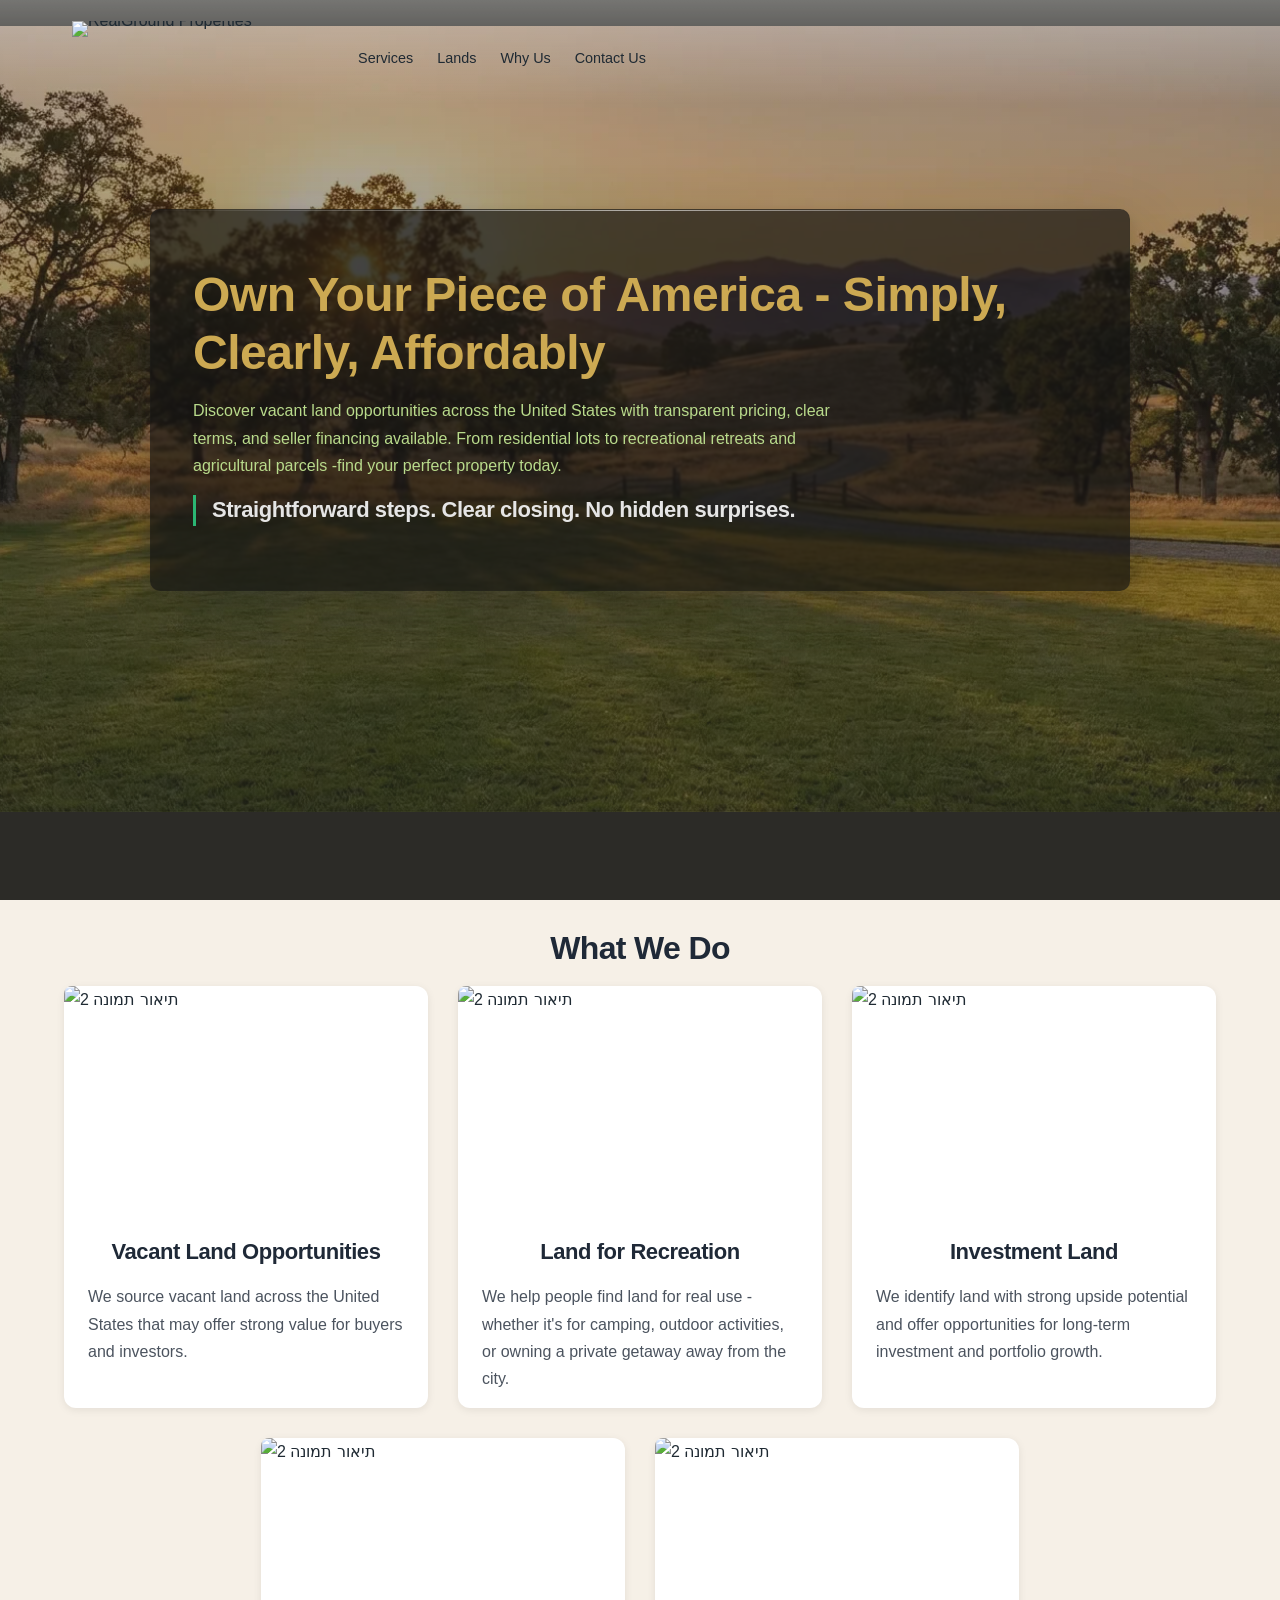
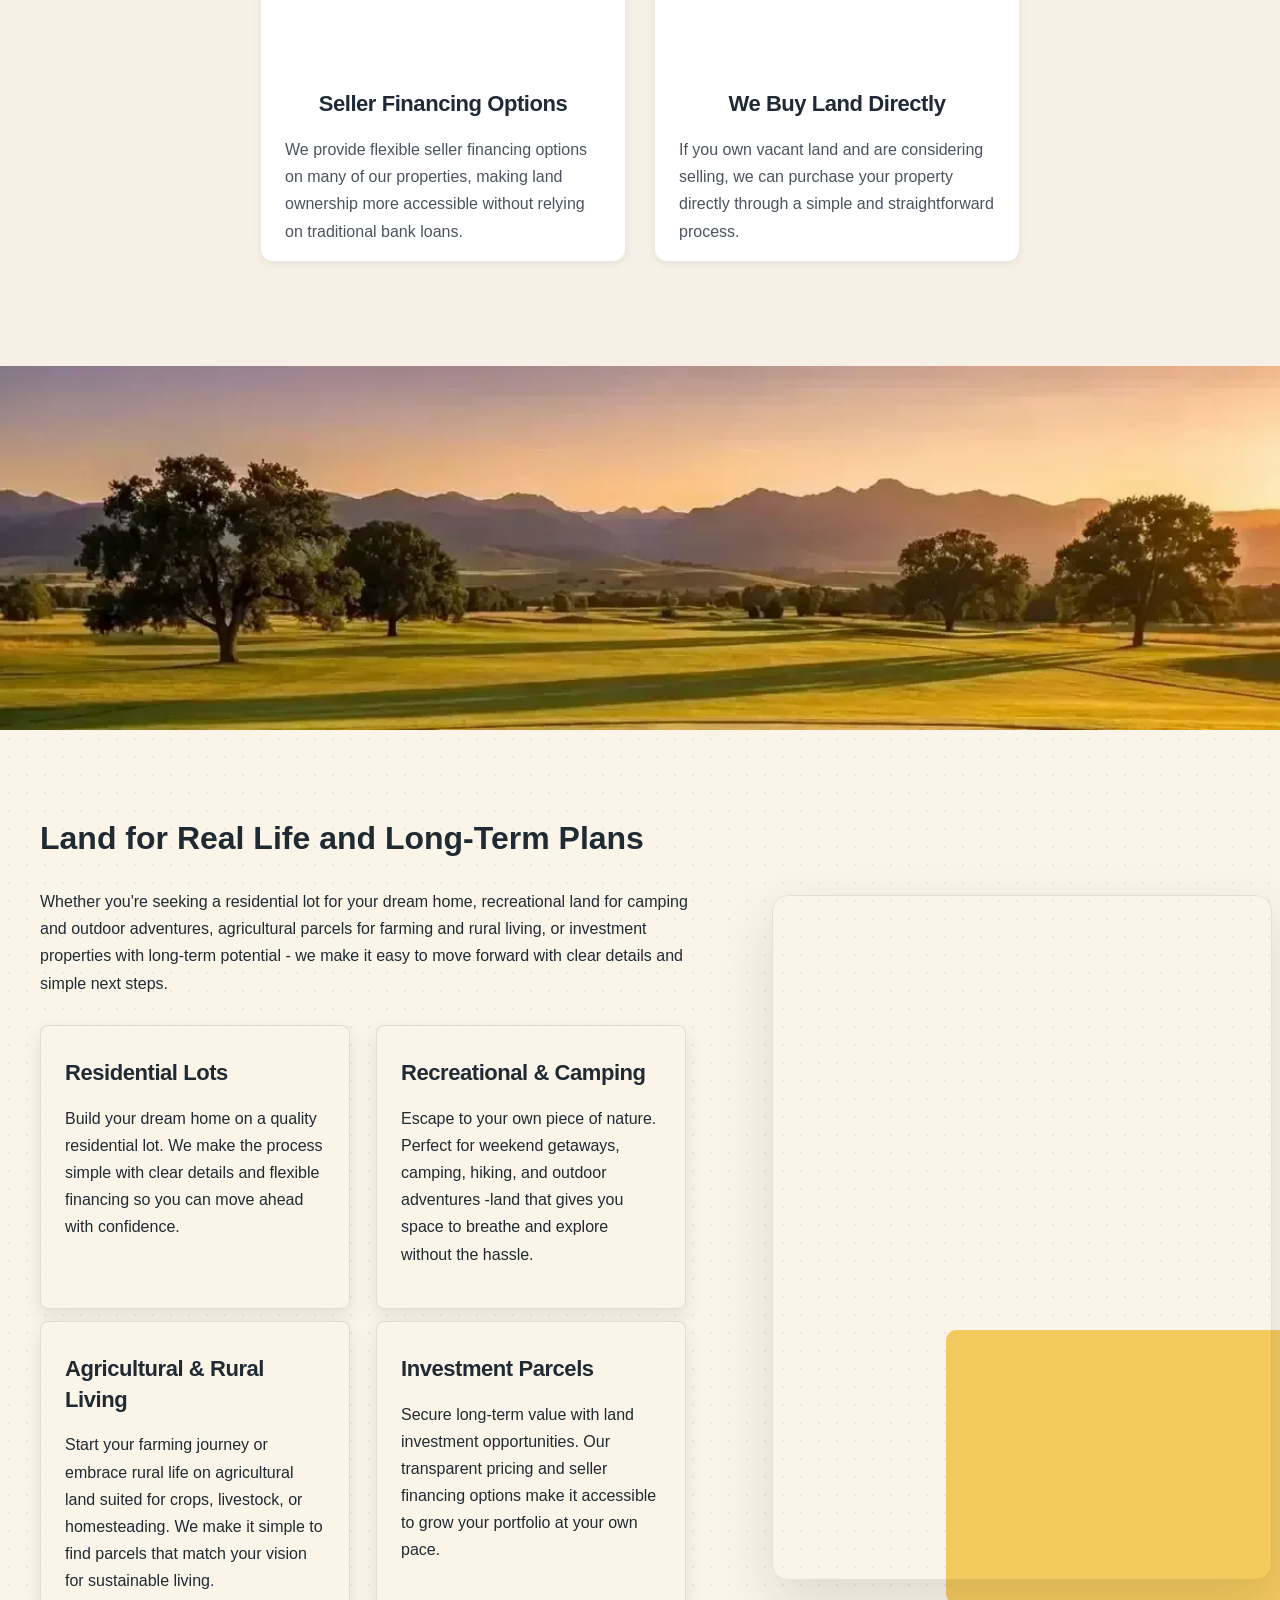
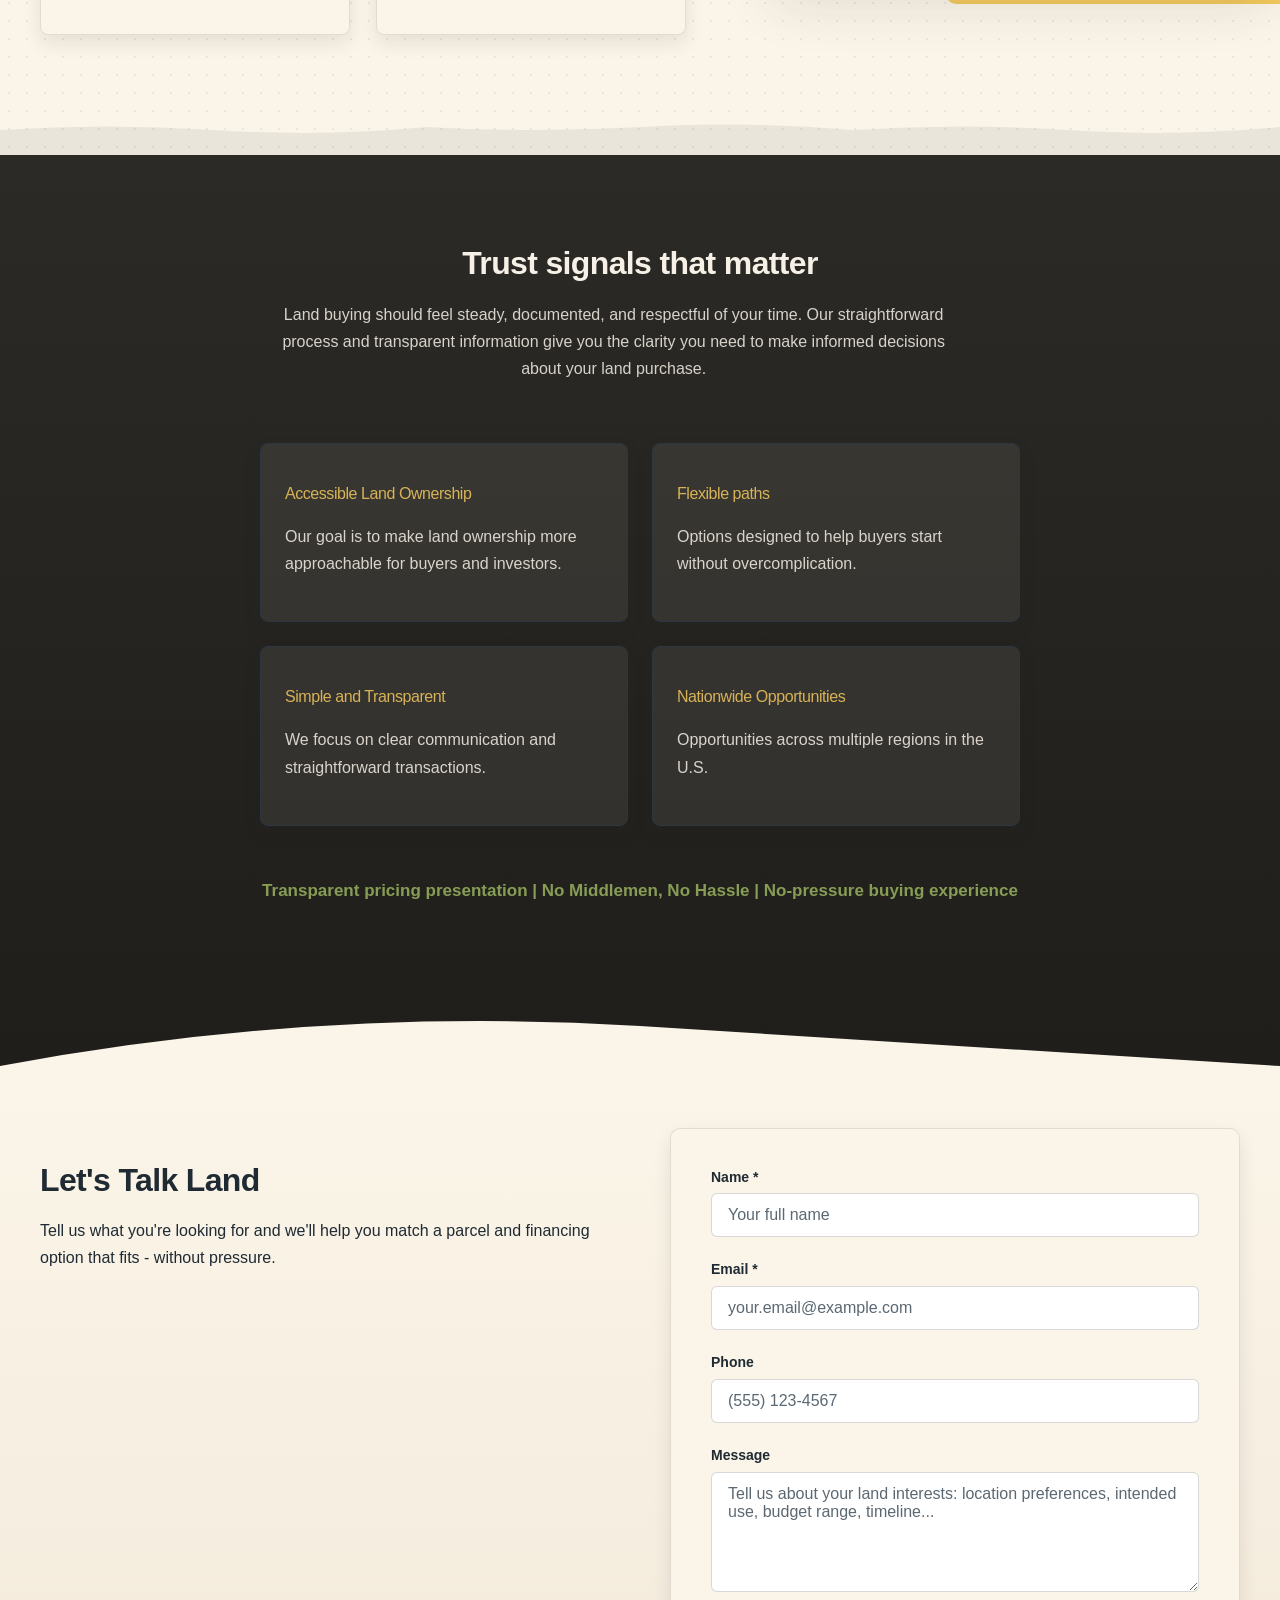
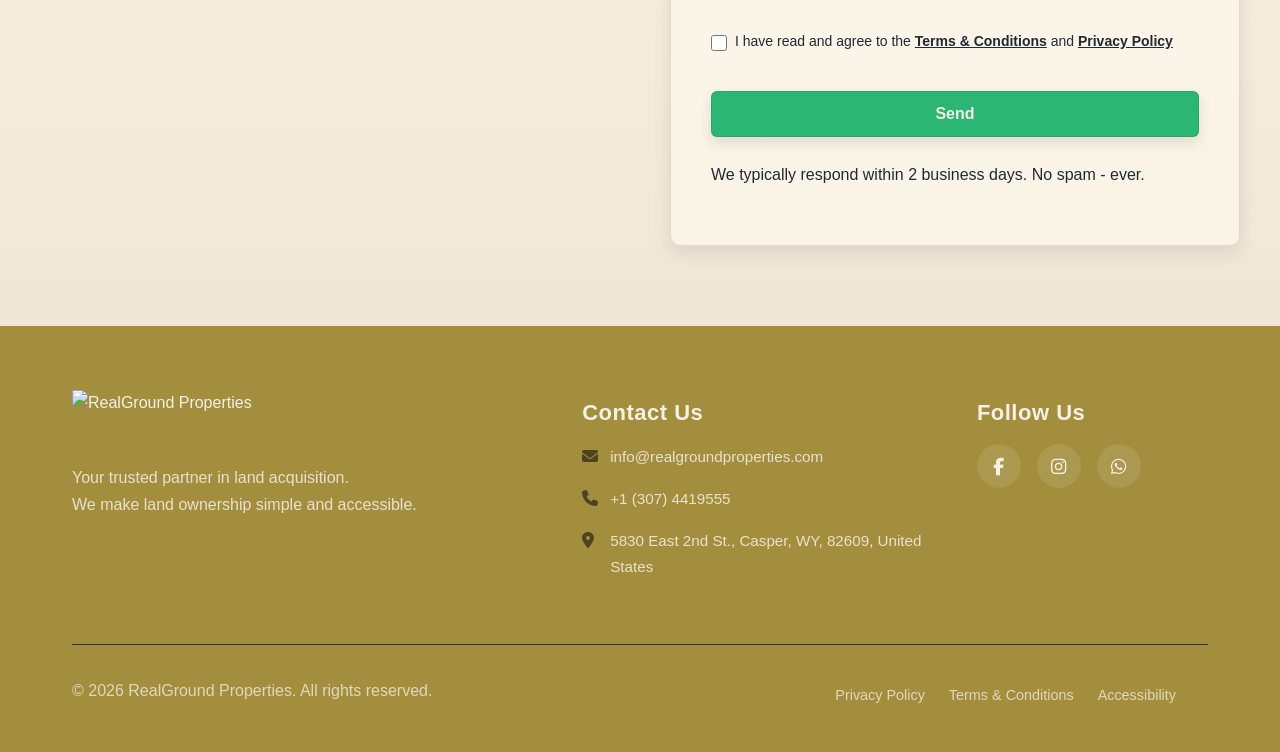
==== public/index.html @ c5467812 "Background sync: Progressive GitHub Sync" ====
<!doctype html><html dir="ltr" lang="en"><head><meta charset="UTF-8"><meta content="width=device-width,initial-scale=1" name="viewport"><meta content="index, follow" name="robots"><title>Own Vacant Land with Seller Financing - RealGround Properties</title><meta content="RealGround Properties makes land ownership accessible. Browse residential lots, recreational land, and agricultural parcels with transparent pricing and flexible financing." name="description"><meta content="high point land company, peoples land company, vacant land for sale, land with seller financing, buy land online" name="keywords"><link href="/assets/favicon.ico" rel="icon" type="image/x-icon"><link href="/assets/favicon-16x16.png" rel="icon" type="image/png" sizes="16x16"><link href="/assets/favicon-32x32.png" rel="icon" type="image/png" sizes="32x32"><link href="/assets/favicon-48x48.png" rel="icon" type="image/png" sizes="48x48"><link href="/assets/favicon-192x192.png" rel="icon" type="image/png" sizes="192x192"><link href="/assets/favicon-512x512.png" rel="icon" type="image/png" sizes="512x512"><link href="/assets/apple-touch-icon.png" rel="apple-touch-icon"><script>!function(){"use strict";var t="d9f74f8d-98fa-4a19-858f-40786062521f",e="https://api.zappy5.com/api/analytics/track",a=18e5,n=2592e6,o=!0,i=!0,r=!0;var s=function(){var e="zappy_visitor_"+t,a=null;try{if(a=localStorage.getItem(e)){var o=JSON.parse(a),i=Date.now();if(i-o.created<n)return o.lastSeen=i,localStorage.setItem(e,JSON.stringify(o)),o.id}}catch(t){console.warn("Zappy Analytics: LocalStorage not available")}var r="zv_"+Date.now()+"_"+Math.random().toString(36).substr(2,9);try{localStorage.setItem(e,JSON.stringify({id:r,created:Date.now(),lastSeen:Date.now()}))}catch(t){}return r}(),c=function(){var e="zappy_session_"+t,n=null;try{if(n=sessionStorage.getItem(e)){var o=JSON.parse(n),i=Date.now();if(i-o.timestamp<a)return o.timestamp=i,sessionStorage.setItem(e,JSON.stringify(o)),o.id}}catch(t){console.warn("Zappy Analytics: SessionStorage not available")}var r="zs_"+Date.now()+"_"+Math.random().toString(36).substr(2,9);try{sessionStorage.setItem(e,JSON.stringify({id:r,timestamp:Date.now()}))}catch(t){}return r}();function l(a,n){n=n||{};var o={website_id:t,event_type:a,page_path:window.location.pathname,referrer:document.referrer||"direct",visitor_id:s,session_id:c,metadata:n};if(navigator.sendBeacon){var i=new Blob([JSON.stringify(o)],{type:"application/json"});navigator.sendBeacon(e,i)}else fetch(e,{method:"POST",headers:{"Content-Type":"application/json"},body:JSON.stringify(o),keepalive:!0}).catch(function(t){console.warn("Zappy Analytics: Failed to track event",t)})}o&&l("pageview",{title:document.title,url:window.location.href}),i&&document.addEventListener("click",function(t){var e=t.target;if("BUTTON"===e.tagName||e.closest("button")){var a="BUTTON"===e.tagName?e:e.closest("button");l("click",{element:"button",text:a.textContent.trim().substring(0,100),id:a.id||null,class:a.className||null})}else if("A"===e.tagName||e.closest("a")){var n="A"===e.tagName?e:e.closest("a");l("navigation",{element:"link",text:n.textContent.trim().substring(0,100),href:n.href,external:n.hostname!==window.location.hostname})}},!0),r&&document.addEventListener("submit",function(t){var e=t.target;l("form_submit",{form_id:e.id||null,form_name:e.name||null,form_action:e.action||null,form_method:e.method||"GET"})},!0);var d=Date.now();window.addEventListener("beforeunload",function(){l("page_unload",{time_on_page:Math.floor((Date.now()-d)/1e3),page_path:window.location.pathname})}),window.zappyAnalytics={track:l,getVisitorId:function(){return s},getSessionId:function(){return c}}}()</script><meta content="Own Vacant Land with Seller Financing - RealGround Properties" property="og:title"><meta content="RealGround Properties makes land ownership accessible. Browse residential lots, recreational land, and agricultural parcels with transparent pricing and flexible financing." property="og:description"><meta content="summary_large_image" name="twitter:card"><meta content="Own Vacant Land with Seller Financing - RealGround Properties" name="twitter:title"><meta content="RealGround Properties makes land ownership accessible. Browse residential lots, recreational land, and agricultural parcels with transparent pricing and flexible financing." name="twitter:description"><meta content="website" property="og:type"><meta content="en_US" property="og:locale"><link href="https://cdnjs.cloudflare.com/ajax/libs/font-awesome/6.4.0/css/all.min.css" rel="stylesheet"><link href="/assets/favicon.ico" rel="icon" type="image/x-icon"><link href="/assets/favicon-16x16.png" rel="icon" type="image/png" sizes="16x16"><link href="/assets/favicon-32x32.png" rel="icon" type="image/png" sizes="32x32"><link href="/assets/favicon-48x48.png" rel="icon" type="image/png" sizes="48x48"><link href="/assets/favicon-192x192.png" rel="icon" type="image/png" sizes="192x192"><link href="/assets/favicon-512x512.png" rel="icon" type="image/png" sizes="512x512"><link href="/assets/apple-touch-icon.png" rel="apple-touch-icon"><link href="https://cdn.jsdelivr.net/npm/vanilla-cookieconsent@3/dist/cookieconsent.css" rel="stylesheet"><script src="https://cdn.jsdelivr.net/npm/vanilla-cookieconsent@3/dist/cookieconsent.umd.js"></script><script src="https://cdn.jsdelivr.net/gh/mickidum/acc_toolbar/acctoolbar/acctoolbar.min.js"></script><style data-zappy-section-v2-css="true">.home-Hero-section{position:relative;min-height:100vh;display:flex;align-items:center;justify-content:flex-start;overflow:visible;padding:0;background-color:#2c2b27;color:var(--text-light)}.home-Hero-section__background{position:absolute;top:0;left:0;width:100%;height:100%;background-size:cover;background-position:center;background-repeat:no-repeat;z-index:0}.home-Hero-section__background::after{content:'';position:absolute;top:0;left:0;width:100%;height:100%;background:linear-gradient(180deg,rgba(44,43,39,0) 0,rgba(44,43,39,.16) 100%);z-index:1}.home-Hero-section__container{position:relative;z-index:10;width:100%;max-width:1200px;margin:0 auto;padding:140px 60px 80px;display:flex;align-items:center;min-height:100vh}.home-Hero-section__content-card{width:100%;max-width:520px;background:rgba(251,245,233,.92);backdrop-filter:blur(14px);-webkit-backdrop-filter:blur(14px);border-radius:10px;padding:48px 44px;border:1px solid rgba(44,43,39,.12);box-shadow:0 30px 70px rgba(44,43,39,.28),0 0 0 1px rgba(255,255,255,.55) inset;color:var(--text-dark)}.home-Hero-section__headline{font-family:Georgia,'Times New Roman',Times,serif;font-size:44px;font-weight:500;letter-spacing:-.01em;line-height:1.15;color:var(--text-dark);margin:0 0 24px 0}.home-Hero-section__description{font-family:system-ui,-apple-system,Segoe UI,Roboto,Helvetica,Arial,sans-serif;font-size:16px;font-weight:500;line-height:1.75;color:var(--text-dark);margin:0 0 20px 0}.home-Hero-section__reassurance{font-family:system-ui,-apple-system,Segoe UI,Roboto,Helvetica,Arial,sans-serif;font-size:15px;font-weight:700;line-height:1.2;color:#6f6a60;margin:0 0 32px 0}.home-Hero-section__cta-row{display:flex;gap:14px;flex-wrap:wrap}.home-Hero-section__btn{display:inline-flex;align-items:center;justify-content:center;text-decoration:none;font-family:system-ui,-apple-system,Segoe UI,Roboto,Helvetica,Arial,sans-serif;font-weight:700;font-size:14px;line-height:1;padding:14px 26px;border-radius:6px;transition:transform 220ms ease,box-shadow 220ms ease,background-color 220ms ease,color 220ms ease,border-color 220ms ease;cursor:pointer}.home-Hero-section__btn--primary{background:var(--primary);color:#fff;border:1px solid rgba(44,43,39,.12);box-shadow:0 6px 14px rgba(43,182,115,.24)}.home-Hero-section__btn--primary:hover{background:#25a062;transform:translateY(-2px);box-shadow:0 10px 22px rgba(43,182,115,.32)}.home-Hero-section__btn--secondary{background:0 0;color:var(--text-dark);border:2px solid var(--text-dark);box-shadow:0 4px 10px rgba(44,43,39,.1)}.home-Hero-section__btn--secondary:hover{background:rgba(44,43,39,.06);transform:translateY(-2px);box-shadow:0 8px 18px rgba(44,43,39,.14)}.home-Hero-section__divider-wrapper{position:absolute;bottom:0;left:0;width:100%;height:120px;pointer-events:none;z-index:5}.home-Hero-section__divider-wrapper svg{display:block;width:100%;height:100%}@media (max-width:768px){.home-Hero-section{min-height:100vh;align-items:center;justify-content:center}.home-Hero-section__container{padding:120px 20px 60px;min-height:auto}.home-Hero-section__content-card{max-width:100%;padding:36px 28px}.home-Hero-section__headline{font-size:32px;line-height:1.2;margin-bottom:18px}.home-Hero-section__description{font-size:15px;line-height:1.7;margin-bottom:16px}.home-Hero-section__reassurance{font-size:14px;margin-bottom:24px}.home-Hero-section__cta-row{flex-direction:column;gap:12px}.home-Hero-section__btn{width:100%;padding:16px 24px}.home-Hero-section__divider-wrapper{height:80px}}</style><style data-zappy-section-v2-css="true">.home-Hero-section{position:relative;width:100%;min-height:100vh;display:flex;align-items:center;justify-content:flex-start;overflow:visible;padding:0;background-color:#2c2b27}.home-Hero-section__background{position:absolute;top:0;left:0;width:100%;height:100%;background-size:cover;background-position:center;background-repeat:no-repeat;z-index:0}.home-Hero-section__background::after{content:'';position:absolute;top:0;left:0;width:100%;height:100%;background:linear-gradient(180deg,rgba(44,43,39,.35) 0,rgba(44,43,39,.55) 100%);z-index:1}.home-Hero-section__container{position:relative;z-index:2;width:100%;max-width:1200px;margin:0 auto;padding:0 32px;display:flex;align-items:center;min-height:100vh}.home-Hero-section__content-card{background:rgba(251,245,233,.92);backdrop-filter:blur(16px);-webkit-backdrop-filter:blur(16px);border:1px solid rgba(44,43,39,.12);border-radius:10px;padding:48px 42px;max-width:580px;width:100%;box-shadow:0 30px 70px rgba(44,43,39,.24),0 8px 18px rgba(44,43,39,.14);position:relative}.home-Hero-section__content-card::before{content:'';position:absolute;top:0;left:0;right:0;height:1px;background:linear-gradient(90deg,rgba(255,255,255,0) 0,rgba(255,255,255,.6) 50%,rgba(255,255,255,0) 100%);border-radius:10px 10px 0 0}.home-Hero-section__headline{font-family:Georgia,'Times New Roman',Times,serif;font-size:44px;font-weight:500;letter-spacing:-.01em;line-height:1.15;color:var(--text-dark);margin:0 0 24px 0}.home-Hero-section__description{font-family:system-ui,-apple-system,Segoe UI,Roboto,Helvetica,Arial,sans-serif;font-size:16px;font-weight:500;line-height:1.75;color:var(--text-dark);margin:0 0 20px 0}.home-Hero-section__reassurance{font-family:system-ui,-apple-system,Segoe UI,Roboto,Helvetica,Arial,sans-serif;font-size:15px;font-weight:700;line-height:1.4;color:#6f6a60;margin:0 0 32px 0;padding-left:16px;border-left:3px solid var(--primary)}.home-Hero-section__cta-row{display:flex;gap:16px;flex-wrap:wrap}.home-Hero-section__btn{display:inline-flex;align-items:center;justify-content:center;padding:14px 28px;border-radius:6px;font-family:system-ui,-apple-system,Segoe UI,Roboto,Helvetica,Arial,sans-serif;font-size:15px;font-weight:700;line-height:1;text-decoration:none;transition:transform 220ms ease,box-shadow 220ms ease,background-color 220ms ease,color 220ms ease,border-color 220ms ease;cursor:pointer;border:1px solid transparent}.home-Hero-section__btn:hover{transform:translateY(-2px)}.home-Hero-section__btn--primary{background:var(--primary);color:#fff;box-shadow:0 6px 14px rgba(43,182,115,.25);border-color:rgba(44,43,39,.1)}.home-Hero-section__btn--primary:hover{background:#25a562;box-shadow:0 10px 24px rgba(43,182,115,.35)}.home-Hero-section__btn--secondary{background:0 0;color:var(--text-dark);border:2px solid rgba(44,43,39,.24);box-shadow:0 2px 6px rgba(44,43,39,.08)}.home-Hero-section__btn--secondary:hover{background:rgba(44,43,39,.04);border-color:rgba(44,43,39,.35);box-shadow:0 4px 12px rgba(44,43,39,.12)}.home-Hero-section__divider-wrapper{position:absolute;bottom:0;left:0;width:100%;height:100px;pointer-events:none;z-index:5}.home-Hero-section__divider-wrapper svg{display:block;width:100%;height:100%}@media (max-width:768px){.home-Hero-section{min-height:100vh;padding-top:100px}.home-Hero-section__container{padding:0 16px;justify-content:center}.home-Hero-section__content-card{max-width:100%;padding:32px 24px;margin:0}.home-Hero-section__headline{font-size:32px;line-height:1.2;margin-bottom:18px}.home-Hero-section__description{font-size:15px;line-height:1.7;margin-bottom:16px}.home-Hero-section__reassurance{font-size:14px;margin-bottom:24px;padding-left:12px}.home-Hero-section__cta-row{flex-direction:column;gap:12px}.home-Hero-section__btn{width:100%;padding:16px 24px;font-size:14px}.home-Hero-section__divider-wrapper{height:60px}}@media (min-width:769px) and (max-width:1024px){.home-Hero-section__container{padding:0 24px}.home-Hero-section__content-card{max-width:520px;padding:40px 36px}.home-Hero-section__headline{font-size:38px}}</style><link href="/styles.css" rel="stylesheet"><style id="zappy-dropdown-submenu-styles">#navMenu li:has(.sub-menu),.nav-menu li:has(.sub-menu),.navbar li:has(.sub-menu),nav li:has(.sub-menu){position:relative}#navMenu .sub-menu,.nav-menu .sub-menu,.navbar .sub-menu,nav .sub-menu{display:block!important;position:absolute!important;top:100%;left:0;min-width:220px;background:#fff;border-radius:8px;box-shadow:0 8px 25px rgba(0,0,0,.15);padding:8px 0;opacity:0;visibility:hidden;transform:translateY(10px);transition:all .3s ease;z-index:1000;list-style:none;pointer-events:none}#navMenu li:hover>.sub-menu,.nav-menu li:hover>.sub-menu,.navbar li:hover>.sub-menu,nav li:hover>.sub-menu{opacity:1!important;visibility:visible!important;transform:translateY(0)!important;pointer-events:auto!important}.sub-menu li{list-style:none;margin:0;padding:0}.sub-menu a{display:block!important;padding:10px 16px!important;color:var(--text-dark,#333)!important;font-weight:500;text-decoration:none;white-space:nowrap;transition:background-color .2s}.sub-menu .zappy-nav-child>a{padding-left:28px!important;font-size:.9em!important;opacity:.85!important}[dir=rtl] .sub-menu .zappy-nav-child>a,html[lang=ar] .sub-menu .zappy-nav-child>a,html[lang=he] .sub-menu .zappy-nav-child>a{padding-left:10px!important;padding-right:28px!important}.sub-menu .zappy-nav-parent>a{font-weight:600!important}.sub-menu a:hover{background-color:#f5f5f5}[dir=rtl] .nav-menu .sub-menu,[dir=rtl] .navbar .sub-menu,[dir=rtl] nav .sub-menu,html[lang=ar] .nav-menu .sub-menu,html[lang=ar] .navbar .sub-menu,html[lang=ar] nav .sub-menu,html[lang=he] .nav-menu .sub-menu,html[lang=he] .navbar .sub-menu,html[lang=he] nav .sub-menu{left:auto!important;right:0!important}.sub-menu:empty,.sub-menu:not(:has(li)):not(:has(> a)),.sub-menu:not(:has(li:not(.zappy-hidden-menu-item))):not(:has(> a)){display:none!important;opacity:0!important;visibility:hidden!important;pointer-events:none!important}li:has(.menu-group-title):hover>.sub-menu{opacity:1!important;visibility:visible!important;transform:translateY(0)!important;pointer-events:auto!important}#navMenu>li>.menu-group-title,.nav-menu>li>.menu-group-title{display:inline-block;padding:.5rem 1rem;cursor:default;user-select:none}@media (max-width:768px){#navMenu .sub-menu,.nav-menu .sub-menu,.navbar .sub-menu,nav .sub-menu{position:static!important;transform:none!important;box-shadow:none!important;background:0 0!important;max-height:0;overflow:hidden;opacity:0;visibility:hidden;transition:max-height .3s ease,opacity .3s ease;padding:0!important;border-radius:0!important}#navMenu .sub-menu.mobile-expanded,.nav-menu .sub-menu.mobile-expanded,.navbar .sub-menu.mobile-expanded{max-height:none!important;overflow-y:visible!important;opacity:1!important;visibility:visible!important;padding:8px 0 8px 16px!important}[dir=rtl] .sub-menu.mobile-expanded,html[lang=he] .sub-menu.mobile-expanded{padding:8px 16px 8px 0!important}#navMenu li:hover>.sub-menu,.nav-menu li:hover>.sub-menu,.navbar li:hover>.sub-menu,nav li:hover>.sub-menu{opacity:0;visibility:hidden;pointer-events:none}#navMenu li>.sub-menu.mobile-expanded,.nav-menu li>.sub-menu.mobile-expanded,.navbar li>.sub-menu.mobile-expanded,nav li>.sub-menu.mobile-expanded{opacity:1!important;visibility:visible!important;pointer-events:auto!important}#navMenu li:has(.sub-menu),.nav-menu li:has(.sub-menu),.navbar li:has(.sub-menu),nav li:has(.sub-menu){display:flex!important;flex-wrap:wrap!important;align-items:center!important;position:relative!important;min-height:44px!important}#navMenu li:has(.sub-menu)>a,.nav-menu li:has(.sub-menu)>a,.navbar li:has(.sub-menu)>a,nav li:has(.sub-menu)>a{flex:1!important;min-width:0!important}#navMenu li:has(.sub-menu)>.menu-group-title,.nav-menu li:has(.sub-menu)>.menu-group-title,.navbar li:has(.sub-menu)>.menu-group-title,nav li:has(.sub-menu)>.menu-group-title{flex:1!important;min-width:0!important;padding:0!important;line-height:inherit!important}#navMenu li:has(.sub-menu)>.sub-menu,.nav-menu li:has(.sub-menu)>.sub-menu,.navbar li:has(.sub-menu)>.sub-menu,nav li:has(.sub-menu)>.sub-menu{flex-basis:100%!important;width:100%!important}#navMenu li:has(.sub-menu)>a [class*=arrow],#navMenu li:has(.sub-menu)>a [class*=chevron],.nav-menu li:has(.sub-menu)>a .fa-angle-down,.nav-menu li:has(.sub-menu)>a .fa-chevron-down,.nav-menu li:has(.sub-menu)>a [class*=arrow],.nav-menu li:has(.sub-menu)>a [class*=chevron],nav li:has(.sub-menu)>a [class*=arrow],nav li:has(.sub-menu)>a [class*=chevron]{display:none!important;visibility:hidden!important}.mobile-submenu-toggle{display:flex!important;align-items:center!important;justify-content:center!important;width:44px!important;height:auto!important;background:0 0!important;border:none!important;cursor:pointer!important;color:var(--text-dark)!important;position:static!important;flex-shrink:0!important;align-self:stretch!important;z-index:2!important;padding:0!important;margin:0!important}.mobile-submenu-toggle::after{content:''!important;width:0!important;height:0!important;border-left:6px solid transparent!important;border-right:6px solid transparent!important;border-top:7px solid currentColor!important;transition:transform .3s ease!important}.mobile-submenu-toggle.expanded::after{transform:rotate(180deg)!important}.sub-menu a{padding:10px 0!important;display:block!important;color:var(--text-dark)!important;white-space:normal!important}.sub-menu .zappy-nav-child>a{padding-left:28px!important;font-size:.9em!important;opacity:.85!important}[dir=rtl] .sub-menu .zappy-nav-child>a,html[lang=ar] .sub-menu .zappy-nav-child>a,html[lang=he] .sub-menu .zappy-nav-child>a{padding-left:0!important;padding-right:28px!important}.sub-menu .zappy-nav-parent>a{font-weight:600!important}#navMenu.active,.nav-menu.active{max-width:100vw!important;overflow-x:hidden!important;box-sizing:border-box!important}.navbar .sub-menu li a,.zappy-products-dropdown .sub-menu a,nav.navbar .sub-menu li a{color:var(--text-dark)!important}}@media (min-width:769px){.mobile-submenu-toggle{display:none!important}}</style><style id="mobile-lang-menu-deployed-css">@media (max-width:768px){.lang-switcher,.nav-container .lang-switcher,.nav-cta-container .lang-switcher,.nav-ecommerce-icons .lang-switcher,.nav-icons-left .lang-switcher,.navbar .lang-switcher,.navbar .nav-cta-container .lang-switcher{display:none!important}.mobile-lang-menu{width:100%;border-top:1px solid rgba(128,128,128,.2);padding:8px 0 0 0;margin-top:8px}.mobile-lang-toggle{display:flex!important;align-items:center;justify-content:space-between;width:100%;padding:12px 16px;background:0 0;border:none;cursor:pointer;font-size:15px;color:inherit;font-family:inherit}.mobile-lang-toggle::after{content:'';display:inline-block;width:8px;height:8px;border-right:2px solid currentColor;border-bottom:2px solid currentColor;transform:rotate(45deg);transition:transform .3s ease;margin-left:8px}.mobile-lang-toggle.expanded::after{transform:rotate(-135deg)}.mobile-lang-options{max-height:0;overflow:hidden;transition:max-height .3s ease}.mobile-lang-options.expanded{max-height:300px}.mobile-lang-option{display:flex!important;align-items:center;gap:10px;padding:10px 24px;text-decoration:none;color:inherit;font-size:14px;font-family:inherit}.mobile-lang-option:hover{background:rgba(128,128,128,.1)}.mobile-lang-option.active{font-weight:600;opacity:.7;pointer-events:none}.mobile-lang-option img{width:20px;height:20px;border-radius:50%}}@media (min-width:769px){.mobile-lang-menu{display:none!important}}</style><style id="zappy-widget-visibility">#mic-access-tool-box,#mic-access-tool-general-button,#mic-init-access-tool #mic-access-tool-box,#mic-init-access-tool #mic-access-tool-general-button,#mic-init-access-tool .mic-access-tool-general-button,._access-icon,._access-menu,.mic-access-tool-box,.mic-access-tool-general-button,div[id*=mic-access-tool-box]{display:none!important;visibility:hidden!important;opacity:0!important;pointer-events:none!important}</style></head><body><nav class="navbar" style="padding-bottom:5px"><button class="mobile-toggle" aria-label="Menu" id="mobileToggle"><svg viewBox="0 0 24 24" fill="none" height="24" width="24" class="hamburger-icon"><path d="M3 12h18M3 6h18M3 18h18" stroke="currentColor" stroke-linecap="round" stroke-width="2"></path></svg><svg viewBox="0 0 24 24" fill="none" height="24" width="24" class="close-icon" style="display:none"><path d="M18 6L6 18M6 6l12 12" stroke="currentColor" stroke-linecap="round" stroke-width="2"></path></svg></button><button class="phone-header-btn" aria-label="Call" data-phone="+13074419555" style="display:none"><svg viewBox="0 0 24 24" fill="currentColor" height="20" width="20"><path d="M22 16.92v3a2 2 0 0 1-2.18 2 19.79 19.79 0 0 1-8.63-3.07 19.5 19.5 0 0 1-6-6 19.79 19.79 0 0 1-3.07-8.67A2 2 0 0 1 4.11 2h3a2 2 0 0 1 2 1.72 12.84 12.84 0 0 0 .7 2.81 2 2 0 0 1-.45 2.11L8.09 9.91a16 16 0 0 0 6 6l1.27-1.27a2 2 0 0 1 2.11-.45 12.84 12.84 0 0 0 2.81.7A2 2 0 0 1 22 16.92z"></path></svg></button><div class="nav-container"><div class="nav-brand"><a href="/" class="logo-link"><img alt="RealGround Properties" src="/assets/realground-properties-real-estate-logo.webp" class="logo"></a></div><ul class="nav-menu" id="navMenu"><li><a href="#layout-1773937483243-dup-1774014246047">Services</a></li><li><a href="#services">Lands</a></li><li><a href="#stats-dup-1774025932268">Why Us</a></li><li><a href="#contact-dup-1774125310166">Contact Us</a></li></ul><div class="nav-cta-container"></div></div></nav><script>window.addEventListener("load",function(){const e=document.querySelector(".navbar, nav, header");if(!e)return void console.log("[Navbar] Navbar element not found");let t=document.getElementById("mobileToggle")||document.querySelector(".mobile-toggle")||document.querySelector(".hamburger")||document.querySelector(".hamburger-menu")||document.querySelector(".menu-toggle")||document.querySelector(".burger-menu")||document.querySelector('[aria-label="Menu"]')||document.querySelector('[aria-label="תפריט"]');const o=document.querySelector(".phone-header-btn"),n=window.getComputedStyle(e);let r=n.backgroundColor;if(console.log("[Navbar] Initial navbar background:",r),"transparent"===r||"rgba(0, 0, 0, 0)"===r||r.startsWith("rgba")&&r.includes(", 0)")){const e=n.backgroundImage;if(e&&"none"!==e)console.log("[Navbar] Navbar has background image/gradient, using dark text"),r="rgb(240, 240, 240)";else{const e=window.getComputedStyle(document.body).backgroundColor;console.log("[Navbar] Navbar transparent, using body background:",e),r=e}}const i=r.match(/\d+/g);if(i&&i.length>=3){const e=(.299*parseInt(i[0])+.587*parseInt(i[1])+.114*parseInt(i[2]))/255;console.log("[Navbar] Mobile button colors preserved from Claude CSS (luminance:",e.toFixed(2)+")");const n=document.createElement("style");n.id="zappy-mobile-nav-fix";document.documentElement.lang;document.documentElement.dir,n.textContent='\n        /* Hide mobile buttons on desktop, show only on mobile */\n        @media (min-width: 769px) {\n          .mobile-toggle,\n          .phone-header-btn {\n            display: none !important;\n          }\n        }\n        \n        /* Show and position mobile buttons correctly on mobile */\n        @media (max-width: 768px) {\n          .mobile-toggle,\n          .phone-header-btn {\n            position: absolute !important;\n            top: 50% !important;\n            transform: translateY(-50%) !important;\n            z-index: 1001 !important;\n            display: flex !important;\n            align-items: center !important;\n            justify-content: center !important;\n            width: 36px !important;\n            height: 36px !important;\n            border-radius: 50% !important;\n            border: none !important;\n            cursor: pointer !important;\n            padding: 6px !important;\n            background: none !important;\n            color: var(--nav-text, var(--text-dark)) !important;\n          }\n          \n          /* LTR positioning (default): hamburger LEFT, phone RIGHT */\n          html:not([dir="rtl"]):not([lang="he"]):not([lang="ar"]) .mobile-toggle,\n          html[dir="ltr"] .mobile-toggle {\n            left: 12px !important;\n            right: auto !important;\n          }\n          html:not([dir="rtl"]):not([lang="he"]):not([lang="ar"]) .phone-header-btn,\n          html[dir="ltr"] .phone-header-btn {\n            right: 12px !important;\n            left: auto !important;\n          }\n          \n          /* RTL positioning: hamburger RIGHT, phone LEFT */\n          html[dir="rtl"] .mobile-toggle,\n          html[lang="he"] .mobile-toggle,\n          html[lang="ar"] .mobile-toggle {\n            right: 12px !important;\n            left: auto !important;\n          }\n          html[dir="rtl"] .phone-header-btn,\n          html[lang="he"] .phone-header-btn,\n          html[lang="ar"] .phone-header-btn {\n            left: 12px !important;\n            right: auto !important;\n          }\n          \n          /* CRITICAL: Ensure nav-container has min-height on mobile */\n          /* All children are positioned absolutely/fixed on mobile, so height:auto collapses to 0 */\n          .nav-container {\n            min-height: 70px !important;\n            position: relative !important;\n          }\n          \n          /* Ensure SVG icons are properly sized and inherit color */\n          .mobile-toggle svg,\n          .phone-header-btn svg {\n            width: 24px !important;\n            height: 24px !important;\n            /* Don\'t force display - let JavaScript control hamburger/close toggle */\n          }\n          \n          /* Reset nav-cta-container on mobile - remove desktop box-shadow/padding */\n          /* that creates a visible ghost box when CTA button is hidden */\n          .nav-cta-container {\n            box-shadow: none !important;\n            padding: 0 !important;\n          }\n          \n          /* Hide nav-cta-container entirely on mobile when there\'s no lang-switcher */\n          /* (only the CTA button is inside, and it\'s hidden on mobile) */\n          .nav-cta-container:not(:has(.lang-switcher)) {\n            display: none !important;\n          }\n          \n          /* CRITICAL: Prevent hero image fade gradient from bleeding over headline text */\n          /* The .image-fade-gradient has bottom: -30px (extends below parent) */\n          /* On mobile stacked layout, this overlaps the h1 text below the image */\n          .hero-image-column {\n            overflow: hidden !important;\n          }\n          .image-fade-gradient {\n            bottom: 0 !important;\n          }\n          \n          /* Hide desktop language switcher on mobile - hamburger menu handles it */\n          /* High specificity to override stored CSS */\n          .lang-switcher,\n          .nav-cta-container .lang-switcher,\n          .nav-container .lang-switcher,\n          .navbar .lang-switcher,\n          .navbar .nav-cta-container .lang-switcher {\n            display: none !important;\n          }\n        }\n      ';const r=document.getElementById("zappy-mobile-nav-fix");r&&r.remove(),document.head.appendChild(n),console.log("[Navbar] Critical CSS injected for mobile nav positioning");const l=window.innerWidth<=768;if(t){const e=t.querySelector(".hamburger-icon"),o=t.querySelector(".close-icon");e&&(e.style.setProperty("width","24px","important"),e.style.setProperty("height","24px","important"),e.style.setProperty("display","block","important")),o&&(o.style.setProperty("width","24px","important"),o.style.setProperty("height","24px","important"),o.style.setProperty("display","none","important")),l?(t.style.setProperty("position","absolute","important"),t.style.setProperty("top","50%","important"),t.style.setProperty("transform","translateY(-50%)","important"),t.style.setProperty("z-index","1001","important"),t.style.removeProperty("left"),t.style.removeProperty("right"),console.log("[Navbar] Mobile toggle positioning applied (mobile viewport)")):(t.style.removeProperty("position"),t.style.removeProperty("top"),t.style.removeProperty("transform"),t.style.removeProperty("z-index"),t.style.removeProperty("left"),t.style.removeProperty("right"),console.log("[Navbar] Desktop viewport - cleared mobile toggle inline positioning"))}if(o){const e=o.querySelector("svg");e&&(e.style.width="24px",e.style.height="24px",e.setAttribute("width","24"),e.setAttribute("height","24")),l?(o.style.setProperty("position","absolute","important"),o.style.setProperty("top","50%","important"),o.style.setProperty("transform","translateY(-50%)","important"),o.style.setProperty("z-index","1001","important"),o.style.removeProperty("left"),o.style.removeProperty("right"),console.log("[Navbar] Phone button positioning applied (mobile viewport)")):(o.style.removeProperty("position"),o.style.removeProperty("top"),o.style.removeProperty("transform"),o.style.removeProperty("z-index"),o.style.removeProperty("left"),o.style.removeProperty("right"),console.log("[Navbar] Desktop viewport - cleared phone button inline positioning"))}}else console.log("[Navbar] Could not parse background color:",r);t=document.getElementById("mobileToggle")||document.querySelector(".mobile-toggle")||document.querySelector(".hamburger")||document.querySelector(".hamburger-menu")||document.querySelector(".menu-toggle")||document.querySelector(".burger-menu")||document.querySelector('[aria-label="Menu"]')||document.querySelector('[aria-label="תפריט"]');const l=document.getElementById("navMenu")||document.querySelector(".nav-menu")||document.querySelector(".nav-links")||document.querySelector("nav ul:not(.submenu)");if(!t||!l)return void console.log("[Navbar] Mobile toggle or menu not found:",{toggle:!!t,menu:!!l});l.id||(l.id="navMenu"),console.log("[Navbar] Initializing mobile menu...");const a=t.cloneNode(!0);t.parentNode.replaceChild(a,t),a.addEventListener("click",function(e){e.preventDefault(),e.stopPropagation();const t=this.querySelector(".hamburger-icon"),o=this.querySelector(".close-icon");l.classList.contains("active")?(l.classList.remove("active"),t&&t.style.setProperty("display","block","important"),o&&o.style.setProperty("display","none","important"),document.body.style.overflow="",console.log("[Navbar] Menu closed")):(l.classList.add("active"),t&&t.style.setProperty("display","none","important"),o&&o.style.setProperty("display","block","important"),document.body.style.overflow="hidden",console.log("[Navbar] Menu opened"))}),l.querySelectorAll("a").forEach(function(e){e.addEventListener("click",function(){if("#"===this.getAttribute("href"))return;const e=a.querySelector(".hamburger-icon"),t=a.querySelector(".close-icon");l.classList.remove("active"),e&&e.style.setProperty("display","block","important"),t&&t.style.setProperty("display","none","important"),document.body.style.overflow="",console.log("[Navbar] Menu closed (link clicked)")})});var s=l.querySelectorAll(".dropdown-toggle");s.forEach(function(e){e.addEventListener("click",function(e){e.preventDefault(),e.stopPropagation();var t=this.closest(".nav-dropdown");t&&(t.parentNode.querySelectorAll(".nav-dropdown.open").forEach(function(e){e!==t&&e.classList.remove("open")}),t.classList.toggle("open"),console.log("[Navbar] Dropdown toggled:",t.classList.contains("open")?"open":"closed"))})}),document.addEventListener("click",function(e){e.target.closest(".nav-dropdown")||document.querySelectorAll(".nav-dropdown.open").forEach(function(e){e.classList.remove("open")})}),console.log("[Navbar] Dropdown handlers initialized for "+s.length+" dropdowns"),o&&o.addEventListener("click",function(){const e=document.querySelectorAll('a[href^="tel:"]'),t=e.length>0?e[0].getAttribute("href").replace("tel:",""):"+1 (307) 4419555";window.location.href="tel:"+t,console.log("[Navbar] Phone button clicked")}),console.log("[Navbar] Mobile menu initialized successfully");const p=function(){const e=document.querySelector(".whatsapp-float");e&&(window.innerWidth>=769?(e.style.setProperty("display","none","important"),e.style.setProperty("visibility","hidden","important"),e.style.setProperty("opacity","0","important"),e.style.setProperty("pointer-events","none","important"),console.log("[WhatsApp] Button hidden on desktop")):(e.style.removeProperty("display"),e.style.removeProperty("visibility"),e.style.removeProperty("opacity"),e.style.removeProperty("pointer-events"),console.log("[WhatsApp] Button visible on mobile")))};let c;p(),window.addEventListener("resize",function(){clearTimeout(c),c=setTimeout(p,100)})})</script><main><section class="home-Hero-section" id="zappy-section-0-dup-1773844088356" style="--zappy-mobile-bg-position:11% 59%;background-image:url(&quot;assets/business-general-hero-upload-1773860136461.webp&quot;) !important;background-position:36% 23% !important;background-size:110% !important" data-layout-spec="Home-Hero" data-element-id="zappy-hero-bg-zappy-section-0-dup-1773844088356" data-element-type="background-image" data-hero-type="fullscreen-scrim" data-mobile-bg-position="11% 59%" data-zappy-bg-color="" data-zappy-bg-image="assets/business-general-hero-upload-1773860136461.webp" data-zappy-bg-overlay-color="#000000" data-zappy-bg-overlay-opacity="17" data-zappy-bg-position="36% 23%" data-zappy-bg-type="image" data-zappy-bg-video-type="" data-zappy-bg-video-url="" data-zappy-bg-zoom="1.1" data-zappy-mobile-bg-zoom="1" data-zappy-section="true"><div class="home-Hero-section__background" style="background-image:none;background-size:cover;background-position:center" id="zappy-section-1"></div><div class="home-Hero-section__container" style="justify-content:center" id="zappy-section-2"><div class="home-Hero-section__content-card" style="background-color:#121212ab;backdrop-filter:blur(1px);max-width:980px;margin-top:-100px" id="zappy-section-3"><h1 class="home-Hero-section__headline"><font color="#cca952">Own Your Piece of America - Simply, Clearly, Affordably</font></h1><p style="color:#b9db8c" class="home-Hero-section__description">Discover vacant land opportunities across the United States with transparent pricing, clear terms, and seller financing available. From residential lots to recreational retreats and agricultural parcels -find your perfect property today.</p><h3 class="home-Hero-section__reassurance"><font color="#e5e5e5">Straightforward steps. Clear closing. No hidden surprises.</font></h3><div class="home-Hero-section__cta-row" id="zappy-section-4"></div></div></div><div class="home-Hero-section__divider-wrapper" style="display:none !important;display:none !important;display:none !important;display:none !important;display:none !important;display:none !important;display:none !important;display:none !important;display:none !important;display:none !important;display:none !important;display:none !important;display:none !important;display:none !important;display:none !important;display:none !important;display:none !important;display:none !important;display:none !important;display:none !important;display:none !important;display:none !important" id="zappy-section-5"><svg viewBox="0 0 1200 100" aria-hidden="true" preserveAspectRatio="none" xmlns="http://www.w3.org/2000/svg"><defs><linearGradient id="heroFadeGradient-dup-1773785637161-0-dup-1773844088356-0" x1="0%" x2="0%" y1="0%" y2="100%"><stop offset="0%" style="stop-color:#FBF5E9;stop-opacity:0"></stop><stop offset="100%" style="stop-color:#FBF5E9;stop-opacity:1"></stop></linearGradient></defs><path d="M0,100 L0,35 Q100,42 200,38 T400,35 Q500,40 600,36 T800,38 Q900,34 1000,40 T1200,36 L1200,100 Z" fill="var(--bg-light)"></path></svg></div></section><section class="layout-section" id="layout-1773937483243-dup-1774014246047" style="width:100%;padding:60px 0px;direction:rtl;min-height:1066.47px !important;padding-top:20px" data-component-id="imagecard-3col" data-zappy-component="true"><div class="container" style="max-width:1200px;margin:0 auto;padding:0 1.5rem"><h2 style="font-size:32px;font-weight:700;color:rgb(31, 41, 55);margin-bottom:40px;text-align:center;font-family:Fraunces, &quot;DM Serif Display&quot;, Georgia, serif">What We Do</h2><div class="zappy-preserve-css-grid image-card-grid" style="display:grid;gap:30px;direction:ltr;text-align:left;--zappy-grid-cols:repeat(3, minmax(0, 1fr));grid-template-columns:repeat(3, minmax(0, 1fr));align-items:stretch !important" id="zappy-auto-grid-1773937483937-8ebcze-dup-1773943746120-0-dup-1773943916445-0-dup-1773951973975-0-dup-1774014246047-0" data-original-gap="30px" data-original-item-width="364" data-zappy-auto-grid="true" data-zappy-explicit-columns="true"><div style="background:white;border-radius:12px;box-shadow:rgba(0, 0, 0, 0.08) 0px 2px 8px;border-bottom-left-radius:12px;border-bottom-right-radius:12px" data-grid-item-index="0"><div style="position:relative !important;overflow:hidden !important;width:100% !important;max-width:100% !important;margin-left:auto !important;margin-right:auto !important;height:228px !important;display:block !important;padding-bottom:62.6374% !important" data-element-id="img-1773937483934-6k0u1hbcm" data-element-type="image" data-zappy-wrapper-margins-applied="true" data-zappy-zoom-aspect-ratio="0.626374" data-zappy-zoom-clip="true" data-zappy-zoom-wrapper="true" data-zappy-zoom-wrapper-height="228px" data-zappy-zoom-wrapper-width="364px" data-zappy-zoom-wrapper-width-mode="grid-responsive"><img alt="תיאור תמונה 2" src="/assets/business-general-service-upload-1773936817578-z7kxnp.webp?v=1773936825059" class="layout-placeholder-image" data-element-id="img-1773948213909-rdqdyxl9m" data-element-type="image" data-zappy-original-height="227.5" data-zappy-original-width="364" data-zappy-zoom="1" style="border-radius:8px 8px 0px 0px;object-position:50% 50%;display:block !important;object-fit:cover !important;width:100% !important;height:100% !important;max-width:none !important;margin:0px !important;left:0% !important;top:0% !important;max-height:none !important;position:absolute !important" data-context="תיאור תמונה 2" data-placeholder="layout-image-1773937483243-2ochl273u"></div><div style="padding:24px;padding-top:15px;padding-bottom:0px"><h3 style="font-size:20px;font-weight:600;color:rgb(31, 41, 55);margin-bottom:10px;font-family:Fraunces, &quot;DM Serif Display&quot;, Georgia, serif;text-align:center">Vacant Land Opportunities</h3><p style="font-size:15px;line-height:1.6;color:rgb(31, 41, 55);opacity:0.8;font-family:Fraunces, &quot;DM Serif Display&quot;, Georgia, serif;text-align:left">We source vacant land across the United States that may offer strong value for buyers and investors.</p></div></div><div style="background:white;border-radius:12px 12px 0px 0px;box-shadow:rgba(0, 0, 0, 0.08) 0px 2px 8px;border-bottom-left-radius:12px;border-bottom-right-radius:12px" data-grid-item-index="1"><div style="position:relative !important;overflow:hidden !important;width:100% !important;max-width:100% !important;margin-left:auto !important;margin-right:auto !important;height:228px !important;display:block !important;padding-bottom:62.6374% !important" data-element-id="img-1773937483934-6k0u1hbcm-dup-1773948210533-l144dm" data-element-type="image" data-zappy-wrapper-margins-applied="true" data-zappy-zoom-aspect-ratio="0.626374" data-zappy-zoom-clip="true" data-zappy-zoom-wrapper="true" data-zappy-zoom-wrapper-height="228px" data-zappy-zoom-wrapper-width="364px" data-zappy-zoom-wrapper-width-mode="grid-responsive"><img alt="תיאור תמונה 2" src="/assets/image-layout-image-1773935691619-ceql9kbkv-1773936355473-yzcr9w.webp?v=1773936357192" class="layout-placeholder-image" data-element-id="img-1773937483934-6k0u1hbcm-dup-1773948210533-l144dm" data-element-type="image" data-zappy-original-height="227.5" data-zappy-original-width="364" data-zappy-zoom="1" style="border-radius:8px 8px 0px 0px;object-position:50% 50%;cursor:pointer;display:block !important;width:100% !important;height:100% !important;object-fit:cover !important;max-width:none !important;margin:0px !important;left:0% !important;top:0% !important;max-height:none !important;position:absolute !important" data-context="תיאור תמונה 2" data-placeholder="layout-image-1773937483243-2ochl273u"></div><div style="padding:24px;padding-top:15px;padding-bottom:0px"><h3 style="font-size:20px;font-weight:600;color:rgb(31, 41, 55);margin-bottom:10px;font-family:Fraunces, &quot;DM Serif Display&quot;, Georgia, serif;text-align:center">Land for Recreation</h3><p style="font-size:15px;line-height:1.6;color:rgb(31, 41, 55);opacity:0.8;font-family:Fraunces, &quot;DM Serif Display&quot;, Georgia, serif;text-align:left">We help people find land for real use - whether it's for camping, outdoor activities, or owning a private getaway away from the city.</p></div></div><div style="background:white;border-radius:12px;box-shadow:rgba(0, 0, 0, 0.08) 0px 2px 8px;border-bottom-left-radius:12px;border-bottom-right-radius:12px" data-grid-item-index="2"><div style="position:relative !important;overflow:hidden !important;width:100% !important;max-width:100% !important;margin-left:auto !important;margin-right:auto !important;height:228px !important;display:block !important;padding-bottom:62.6374% !important" data-element-id="img-1773937483934-6k0u1hbcm-dup-1773948157023-2598dj" data-element-type="image" data-zappy-wrapper-margins-applied="true" data-zappy-zoom-aspect-ratio="0.626374" data-zappy-zoom-clip="true" data-zappy-zoom-wrapper="true" data-zappy-zoom-wrapper-height="228px" data-zappy-zoom-wrapper-width="364px" data-zappy-zoom-wrapper-width-mode="grid-responsive"><img alt="תיאור תמונה 2" src="/assets/image-layout-image-1773937483243-2ochl273u-1773939774476-mf45hs.webp?v=1773939776010" class="layout-placeholder-image" data-element-id="img-1773937483934-6k0u1hbcm-dup-1773948157023-2598dj" data-element-type="image" data-zappy-original-height="227.5" data-zappy-original-width="364" data-zappy-zoom="1" style="border-radius:8px 8px 0px 0px;object-position:50% 50%;cursor:pointer;display:block !important;object-fit:cover !important;width:100% !important;height:100% !important;max-width:none !important;margin:0px !important;left:0% !important;top:0% !important;max-height:none !important;position:absolute !important" data-context="תיאור תמונה 2" data-placeholder="layout-image-1773937483243-2ochl273u"></div><div style="padding:24px;padding-top:15px;padding-bottom:0px"><h3 style="font-size:20px;font-weight:600;color:rgb(31, 41, 55);margin-bottom:10px;font-family:Fraunces, &quot;DM Serif Display&quot;, Georgia, serif;text-align:center">Investment Land</h3><p style="font-size:15px;line-height:1.6;color:rgb(31, 41, 55);opacity:0.8;font-family:Fraunces, &quot;DM Serif Display&quot;, Georgia, serif;text-align:left">We identify land with strong upside potential and offer opportunities for long-term investment and portfolio growth.</p></div></div><div style="background:white;border-radius:12px;box-shadow:rgba(0, 0, 0, 0.08) 0px 2px 8px" data-grid-item-index="3"><div style="position:relative !important;overflow:hidden !important;width:100% !important;max-width:100% !important;margin-left:auto !important;margin-right:auto !important;height:228px !important;display:block !important;padding-bottom:62.6374% !important" data-element-id="img-1773939152977-0s0k05mz2" data-element-type="image" data-zappy-wrapper-margins-applied="true" data-zappy-zoom-aspect-ratio="0.626374" data-zappy-zoom-clip="true" data-zappy-zoom-wrapper="true" data-zappy-zoom-wrapper-height="228px" data-zappy-zoom-wrapper-width="364px" data-zappy-zoom-wrapper-width-mode="grid-responsive"><img alt="תיאור תמונה 2" src="/assets/image-layout-image-1773937483243-9df9bslqx-1773942221154-smv9fn.webp?v=1773942222507" class="layout-placeholder-image" data-element-id="img-1773948294807-c3v2n0xxv" data-element-type="image" data-zappy-original-height="227.5" data-zappy-original-width="364" data-zappy-zoom="1" style="border-radius:8px 8px 0px 0px;object-position:44% 5%;display:block !important;object-fit:cover !important;width:100% !important;height:100% !important;max-width:none !important;margin:0px !important;position:absolute !important;left:0% !important;top:0% !important;max-height:none !important" data-context="תיאור תמונה 2" data-placeholder="layout-image-1773937483243-2ochl273u"></div><div style="padding:24px;padding-top:15px;padding-bottom:0px"><h3 style="font-size:20px;font-weight:600;color:rgb(31, 41, 55);margin-bottom:10px;font-family:Fraunces, &quot;DM Serif Display&quot;, Georgia, serif;text-align:center">Seller Financing Options</h3><p style="font-size:15px;line-height:1.6;color:rgb(31, 41, 55);opacity:0.8;font-family:Fraunces, &quot;DM Serif Display&quot;, Georgia, serif;text-align:left">We provide flexible seller financing options on many of our properties, making land ownership more accessible without relying on traditional bank loans.</p></div></div><div style="background:white;border-radius:12px;box-shadow:rgba(0, 0, 0, 0.08) 0px 2px 8px" data-grid-item-index="4"><div style="position:relative !important;overflow:hidden !important;width:100% !important;max-width:100% !important;margin-left:auto !important;margin-right:auto !important;height:228px !important;display:block !important;padding-bottom:62.6374% !important" data-element-id="img-1773939152977-0s0k05mz2-dup-1773948288113-g850vd" data-element-type="image" data-zappy-wrapper-margins-applied="true" data-zappy-zoom-aspect-ratio="0.626374" data-zappy-zoom-clip="true" data-zappy-zoom-wrapper="true" data-zappy-zoom-wrapper-height="228px" data-zappy-zoom-wrapper-width="364px" data-zappy-zoom-wrapper-width-mode="grid-responsive"><img alt="תיאור תמונה 2" src="/assets/business-general-service-upload-1773943703960.webp" class="layout-placeholder-image" data-element-id="img-1773939152977-0s0k05mz2-dup-1773948288113-g850vd" data-element-type="image" data-zappy-original-height="227.5" data-zappy-original-width="364" data-zappy-zoom="1" style="border-radius:8px 8px 0px 0px;object-position:44% 5%;cursor:pointer;display:block !important;width:100% !important;height:100% !important;object-fit:cover !important;max-width:none !important;margin:0px !important;position:absolute !important;left:0% !important;top:0% !important;max-height:none !important" data-context="תיאור תמונה 2" data-placeholder="layout-image-1773937483243-2ochl273u"></div><div style="padding:24px;padding-top:15px;padding-bottom:0px"><h3 style="font-size:20px;font-weight:600;color:rgb(31, 41, 55);margin-bottom:10px;font-family:Fraunces, &quot;DM Serif Display&quot;, Georgia, serif;text-align:center">We Buy Land Directly</h3><p style="font-size:15px;line-height:1.6;color:rgb(31, 41, 55);opacity:0.8;font-family:Fraunces, &quot;DM Serif Display&quot;, Georgia, serif;text-align:left">If you own vacant land and are considering selling, we can purchase your property directly through a simple and straightforward process.</p></div></div></div></div></section><section class="layout-section hero-section" id="layout-1774036303222" style="width:100vw;margin-left:calc(50% - 50vw);position:relative;display:flex;align-items:center;justify-content:center;direction:rtl;overflow:hidden;box-sizing:border-box;background-size:cover !important;background-repeat:no-repeat;min-height:364px;background-image:url(&quot;assets/business-general-hero-upload-1774391336151.webp&quot;) !important;background-position:52% 81% !important;--zappy-bg-overlay:rgba(0, 0, 0, 0.06);--zappy-bg-image:url(&quot;assets/business-general-hero-upload-1774036325004.webp&quot;)" data-component-id="hero-fullscreen-bg" data-zappy-component="true" data-element-id="zappy-hero-bg-layout-1774036303222" data-element-type="background-image" data-hero-type="fullscreen-scrim" data-zappy-bg-color="" data-zappy-bg-image="assets/business-general-hero-upload-1774036325004.webp" data-zappy-bg-overlay-color="#000000" data-zappy-bg-overlay-opacity="6" data-zappy-bg-position="52% 81%" data-zappy-bg-type="image" data-zappy-bg-video-type="" data-zappy-bg-video-url="" data-zappy-bg-zoom="1"><div class="container" style="position:relative;max-width:1200px;width:100%;margin:0 auto;padding:80px 1.5rem;text-align:center;box-sizing:border-box"></div></section><section class="home-services-section" id="services" data-layout-spec="Home-services"><div class="zappy-preserve-css-grid home-services-container" style="--zappy-grid-cols:660px 560px !important;grid-template-columns:repeat(2, minmax(0, 1fr));display:grid;--zappy-grid-cols:repeat(2, minmax(0, 1fr));gap:12px;align-items:stretch !important" id="zappy-auto-grid-1773860735891-ku7tlm" data-original-gap="12px" data-original-item-width="660" data-zappy-auto-grid="true" data-zappy-explicit-columns="true" data-zappy-grid-align="start"><div class="home-services-content-column" style="gap:12px"><grammarly-extension class="dnXmp" data-grammarly-shadow-root="true" style="position:absolute;top:0px;left:0px;pointer-events:none;--rem:16"></grammarly-extension><grammarly-extension class="dnXmp" data-grammarly-shadow-root="true" style="position:absolute;top:0px;left:0px;pointer-events:none;--rem:16"></grammarly-extension><h2>Land for Real Life and Long-Term Plans</h2><p style="max-width:813px;margin-left:auto;margin-right:auto" class="home-services-intro" data-zappy-text-width="custom">Whether you're seeking a residential lot for your dream home, recreational land for camping and outdoor adventures, agricultural parcels for farming and rural living, or investment properties with long-term potential - we make it easy to move forward with clear details and simple next steps.</p><div class="zappy-preserve-css-grid home-services-grid" style="grid-template-columns:repeat(2, minmax(0px, 1fr));display:grid;--zappy-grid-cols:repeat(2, minmax(0, 1fr));gap:12px;align-items:stretch !important" data-original-gap="12px" data-original-item-width="310" data-zappy-explicit-columns="true"><div class="home-services-card" style="width:310px" data-grid-item-index="0"><h3 style="font-size:20px">Residential Lots</h3><p>Build your dream home on a quality residential lot. We make the process simple with clear details and flexible financing so you can move ahead with confidence.</p></div><div class="home-services-card" style="width:310px" data-grid-item-index="1"><h3 style="font-size:20px">Recreational &amp; Camping</h3><p>Escape to your own piece of nature. Perfect for weekend getaways, camping, hiking, and outdoor adventures -land that gives you space to breathe and explore without the hassle.</p></div><div class="home-services-card" style="width:310px" data-grid-item-index="2"><h3 style="font-size:20px">Agricultural &amp; Rural Living</h3><p>Start your farming journey or embrace rural life on agricultural land suited for crops, livestock, or homesteading. We make it simple to find parcels that match your vision for sustainable living.</p></div><div class="home-services-card" style="width:310px" data-grid-item-index="3"><h3>Investment Parcels</h3><p>Secure long-term value with land investment opportunities. Our transparent pricing and seller financing options make it accessible to grow your portfolio at your own pace.</p></div></div></div><div class="home-services-image-column zappy-grid-item-no-stretch" style="padding-top:85px"><div class="home-services-image-wrapper"><img alt="Beautiful vacant land with rolling hills and natural landscape" src="/assets/business-general-service-upload-1776353861313-x4kjrb.webp?v=1776353863331" data-element-id="img-1773860735841-dcuj8katg" data-element-type="image" data-zappy-original-height="669" data-zappy-original-width="500" style="border-radius:16px;object-position:50% 50% !important;display:block !important;object-fit:cover !important;margin-right:0px !important;margin-left:0px !important" data-context="Aerial view of beautiful vacant land with rolling hills, open fields, and natural vegetation under soft golden-hour sunlight. The land should look inviting and peaceful, showcasing the natural beauty of undeveloped property—perfect for residential, recreational, or agricultural use. Warm earth tones, gentle landscape, documentary photography style for a real estate company specializing in vacant land sales." data-placeholder="home-services-image-1" data-zappy-mobile-object-position="100% 56%" data-zappy-mobile-zoom="1" data-zappy-object-position="50% 50%" height="700" width="600"><div class="home-services-backplate" aria-hidden="true"></div></div></div></div><div class="home-services-divider-wrapper"><svg viewBox="0 0 1200 60" aria-hidden="true" preserveAspectRatio="none" xmlns="http://www.w3.org/2000/svg"><path d="M0,60 L0,35 Q100,28 200,35 T400,32 Q500,38 600,32 T800,35 Q900,28 1000,35 T1200,32 L1200,60 Z" fill="#2B2A26" opacity="0.08"></path></svg></div><grammarly-extension-vbars class="dnXmp" data-grammarly-shadow-root="true" style="display:contents;--rem:16"></grammarly-extension-vbars></section><section class="home-stats-section" id="stats-dup-1774025932268" style="min-height:910.172px !important;text-align:left" data-layout-spec="Home-stats"><grammarly-extension class="dnXmp" data-grammarly-shadow-root="true" style="position:absolute;top:0px;left:0px;pointer-events:none;--rem:16"></grammarly-extension><grammarly-extension class="dnXmp" data-grammarly-shadow-root="true" style="position:absolute;top:0px;left:0px;pointer-events:none;--rem:16"></grammarly-extension><grammarly-extension class="dnXmp" data-grammarly-shadow-root="true" style="position:absolute;top:0px;left:0px;pointer-events:none;--rem:16"></grammarly-extension><grammarly-extension class="dnXmp" data-grammarly-shadow-root="true" style="position:absolute;top:0px;left:0px;pointer-events:none;--rem:16"></grammarly-extension><grammarly-extension class="dnXmp" data-grammarly-shadow-root="true" style="position:absolute;top:0px;left:0px;pointer-events:none;--rem:16"></grammarly-extension><grammarly-extension class="dnXmp" data-grammarly-shadow-root="true" style="position:absolute;top:0px;left:0px;pointer-events:none;--rem:16"></grammarly-extension><grammarly-extension class="dnXmp" data-grammarly-shadow-root="true" style="position:absolute;top:0px;left:0px;pointer-events:none;--rem:16"></grammarly-extension><grammarly-extension class="dnXmp" data-grammarly-shadow-root="true" style="position:absolute;top:0px;left:0px;pointer-events:none;--rem:16"></grammarly-extension><div class="stats-container"><div class="stats-header"><h2>Trust signals that matter</h2><p>Land buying should feel steady, documented, and respectful of your time. Our straightforward process and transparent information give you the clarity you need to make informed decisions about your land purchase.</p></div><div class="zappy-preserve-css-grid assurance-grid" style="--zappy-grid-cols:repeat(2, minmax(0, 1fr));transition:outline 0.15s;display:grid;max-width:760px;grid-template-columns:repeat(2, minmax(0, 1fr))" id="zappy-auto-grid-1773949505308-9nimu4-dup-1774015547693-1-dup-1774022143804-0-dup-1774025932268-0" data-original-gap="24px" data-original-item-width="368" data-zappy-auto-grid="true" data-zappy-explicit-columns="true"><div class="assurance-card" data-grid-item-index="0"><h3 style="color:rgb(244, 201, 93);font-size:18px"><p style="color:rgb(244, 201, 93);font-size:19px">Accessible Land Ownership</p></h3><p>Our goal is to make land ownership more approachable for buyers and investors.</p></div><div class="assurance-card" data-grid-item-index="1"><h3 style="color:rgb(244, 201, 93);font-size:18px"><p style="color:rgb(244, 201, 93);font-size:19px">Flexible paths</p></h3><p>Options designed to help buyers start without overcomplication.</p></div><div class="assurance-card" style="text-align:left;transform:translateX(0px)" data-grid-item-index="2"><h3 style="color:rgb(244, 201, 93);font-size:18px"><p style="color:rgb(244, 201, 93);font-size:19px">Simple and Transparent</p></h3><p>We focus on clear communication and straightforward transactions.</p></div><div class="assurance-card" style="box-sizing:border-box;transition:outline 0.15s;background-color:rgba(246, 240, 231, 0.08) !important;padding:28px 24px !important" data-grid-item-index="3"><h3 style="color:rgb(244, 201, 93);font-size:18px"><p style="color:rgb(244, 201, 93);font-size:19px">Nationwide Opportunities</p></h3><p>Opportunities across multiple regions in the U.S.</p></div></div></div><div class="home-stats-divider-wrapper"><svg viewBox="0 0 1200 80" aria-hidden="true" preserveAspectRatio="none" xmlns="http://www.w3.org/2000/svg"><path d="M0,80 L0,80 Q300,20 600,40 T1200,80 L1200,80 Z" fill="#FBF5E9"></path></svg></div><div class="zappy-inserted-element" style="width:100%;text-align:left" id="zappy-element-1774017529280-wyx64ojh8-dup-1774022143804-1-dup-1774025932268-1" data-element-id="zappy-element-1774017529280-wyx64ojh8" data-element-type="paragraph"><ul class="zappy-vertical-grid" data-zappy-text-width="narrow" style="max-width:45ch;margin-left:auto;margin-right:auto"></ul></div><grammarly-extension-vbars class="dnXmp" data-grammarly-shadow-root="true" style="display:contents;--rem:16"></grammarly-extension-vbars><div class="zappy-inserted-element" style="width:100%;outline:none;max-width:841px;font-size:17px;font-weight:600;color:rgb(127, 177, 15);display:flex;padding-top:35px;justify-content:center !important;margin-left:auto;margin-right:auto" id="zappy-element-1774018476005-uxe9o17dz-dup-1774022143804-2-dup-1774025932268-2" data-element-id="zappy-element-1774018476005-uxe9o17dz" data-element-type="h2" data-zappy-newly-inserted="true" data-zappy-text-width="custom"><font color="#879d55">Transparent pricing presentation | No Middlemen, No Hassle | No-pressure buying experience</font></div><grammarly-extension-vbars class="dnXmp" data-grammarly-shadow-root="true" style="display:contents;--rem:16"></grammarly-extension-vbars></section><section class="home-contact-section" id="contact-dup-1774125310166" style="padding-top:2px" data-layout-spec="Home-contact"><div class="home-contact-container"><div class="home-contact-header"></div><div class="zappy-preserve-css-grid home-contact-content" style="--zappy-grid-cols:repeat(2, minmax(0px, 1fr));display:grid;grid-template-columns:repeat(2, minmax(0px, 1fr))" id="zappy-auto-grid-1774027470668-m9vptc-dup-1774027755267-0-dup-1774125310166-0" data-original-gap="60px" data-original-item-width="570" data-zappy-auto-grid="true" data-zappy-explicit-columns="true" data-zappy-grid-align="start"><div class="home-contact-info-column" style="gap:0px;transition:outline 0.15s;display:flex !important;flex-direction:column !important;align-items:stretch !important;justify-content:flex-start !important" data-grid-item-index="0"><grammarly-extension class="dnXmp" data-grammarly-shadow-root="true" style="position:absolute;top:0px;left:0px;pointer-events:none;--rem:16"></grammarly-extension><grammarly-extension class="dnXmp" data-grammarly-shadow-root="true" style="position:absolute;top:0px;left:0px;pointer-events:none;--rem:16"></grammarly-extension><grammarly-extension class="dnXmp" data-grammarly-shadow-root="true" style="position:absolute;top:0px;left:0px;pointer-events:none;--rem:16"></grammarly-extension><grammarly-extension class="dnXmp" data-grammarly-shadow-root="true" style="position:absolute;top:0px;left:0px;pointer-events:none;--rem:16"></grammarly-extension><h3></h3><h2>Let's Talk Land</h2><p>Tell us what you're looking for and we'll help you match a parcel and financing option that fits - without pressure.</p><div class="zappy-inserted-element" style="border-radius:16px;max-width:100% !important;margin:20px 0px !important;width:100% !important;height:360.625px;overflow:hidden !important" id="zappy-element-1774027511076-t2nzrvbyy-dup-1774027755267-15-dup-1774125310166-1" data-element-id="zappy-element-1774027511076-t2nzrvbyy" data-element-type="image" data-zappy-newly-inserted="true" data-zappy-media-cell="true" data-zappy-original-height="360.625"><div style="position:relative !important;overflow:hidden !important;width:100% !important;max-width:100% !important;margin-left:auto !important;margin-right:auto !important;height:0px !important;display:block !important;padding-bottom:63.3333% !important" data-element-id="zappy-element-1774027511076-t2nzrvbyy" data-element-type="image" data-zappy-wrapper-margins-applied="true" data-zappy-zoom-aspect-ratio="0.633333" data-zappy-zoom-clip="true" data-zappy-zoom-wrapper="true" data-zappy-zoom-wrapper-height="361px" data-zappy-zoom-wrapper-width="570px" data-zappy-zoom-wrapper-width-mode="grid-responsive"><img alt="Image" src="/assets/business-general-service-upload-1774027542091.webp" class="zappy-editable-image" data-element-id="zappy-element-1774027511076-t2nzrvbyy" data-element-type="image" data-zappy-original-height="361" data-zappy-original-width="570" data-zappy-zoom="1" style="border-radius:8px;object-position:50% 50%;display:block !important;width:100% !important;height:117.834% !important;max-width:none !important;object-fit:cover !important;margin:0px !important;position:absolute !important;left:0% !important;top:-8.91702% !important;max-height:none !important" id="zappy-element-1774027511076-t2nzrvbyy-dup-1774027755267-16-dup-1774125310166-2"></div></div></div><div class="home-contact-form-column" style="transition:outline 0.15s" data-grid-item-index="1"><form class="contact-form"><div class="form-group"><label for="contact-name-dup-1774027755267-4-dup-1774125310166-3">Name *</label><input name="name" type="text" id="contact-name-dup-1774027755267-4-dup-1774125310166-3" placeholder="Your full name" required=""></div><div class="form-group"><label for="contact-email-dup-1774027755267-6-dup-1774125310166-4">Email *</label><input name="email" type="email" id="contact-email-dup-1774027755267-6-dup-1774125310166-4" placeholder="your.email@example.com" required=""></div><div class="form-group"><label for="contact-phone-dup-1774027755267-8-dup-1774125310166-5">Phone</label><input name="phone" type="tel" id="contact-phone-dup-1774027755267-8-dup-1774125310166-5" placeholder="(555) 123-4567"></div><div class="form-group"><label for="contact-message-dup-1774027755267-10-dup-1774125310166-6">Message</label><textarea id="contact-message-dup-1774027755267-10-dup-1774125310166-6" name="message" placeholder="Tell us about your land interests: location preferences, intended use, budget range, timeline..." required="" rows="5"></textarea></div><div class="privacy-consent" style="color:var(--text-dark, #333)"><label class="privacy-consent-label"><input name="privacy_consent" type="checkbox" required="" class="privacy-consent-checkbox"><span>I have read and agree to the&nbsp;<a href="/terms" target="_blank">Terms &amp; Conditions</a>&nbsp;and&nbsp;<a href="/privacy" target="_blank">Privacy Policy</a></span></label></div><script data-privacy-consent-validation="">!function(){if(!window._zpcv){window._zpcv=1;var e=document.documentElement.lang||"",t="he"===e||"ar"!==e&&"rtl"===document.documentElement.dir?"יש לאשר את תנאי השימוש ומדיניות הפרטיות":"ar"===e?"يرجى الموافقة على الشروط والأحكام وسياسة الخصوصية":"Please accept the Terms & Conditions and Privacy Policy";document.querySelectorAll(".privacy-consent-checkbox").forEach(function(e){e.setCustomValidity(e.checked?"":t),e.addEventListener("change",function(){e.setCustomValidity(e.checked?"":t)})}),document.addEventListener("submit",function(e){var o=e.target;if(o&&"FORM"===o.tagName){var n=o.querySelector(".privacy-consent-checkbox");if(n&&!n.checked){if(e.preventDefault(),e.stopImmediatePropagation(),"function"==typeof window.zappyNotify)window.zappyNotify(t,"error");else if("function"==typeof window.showNotification)window.showNotification(t,"error");else{document.querySelectorAll(".zappy-privacy-error").forEach(function(e){e.remove()});var i=document.createElement("div");i.className="zappy-privacy-error",i.style.cssText="position:fixed;top:20px;right:20px;max-width:400px;padding:14px 18px;background:#f8d7da;color:#721c24;border:1px solid #f5c6cb;border-radius:8px;box-shadow:0 4px 12px rgba(0,0,0,.15);z-index:10000;font-family:-apple-system,BlinkMacSystemFont,sans-serif;font-size:14px",i.textContent=t,document.body.appendChild(i),setTimeout(function(){i.parentElement&&i.remove()},6e3)}n.focus()}}},!0)}}()</script><button class="btn-primary" style="outline:none" data-element-id="zappy-drop-rwj0ijl3o-dup-1774027755267-11" data-element-type="button" data-native-element="true" type="submit">Send</button><div class="zappy-inserted-element" style="width:100%" id="zappy-element-1774028164474-w9erdd7n2-dup-1774125310166-7" data-element-id="zappy-element-1774028164474-w9erdd7n2" data-element-type="paragraph" data-zappy-newly-inserted="true"><p style="font-size:1rem;max-width:none;margin-left:auto;margin-right:auto" data-element-id="zappy-element-1774028164474-w9erdd7n2" data-element-type="paragraph" data-zappy-newly-inserted="true" id="zappy-element-1774028164474-w9erdd7n2-dup-1774125310166-8">We typically respond within 2 business days. No spam - ever.</p></div></form></div><grammarly-extension-vbars class="dnXmp" data-grammarly-shadow-root="true" style="display:contents;--rem:16" data-grid-item-index="2"></grammarly-extension-vbars></div></div></section></main><footer class="site-footer" style="background-color:#a38e3e"><div class="footer-container"><div class="footer-top"><div class="footer-column footer-about"><img alt="RealGround Properties" src="/assets/realground-properties-real-estate-logo.webp" class="logo" data-element-id="img-1774041151738-pn74jspxx" data-element-type="image"><p class="footer-description">Your trusted partner in land acquisition.&nbsp;<br>We make land ownership simple and accessible.</p></div><div class="footer-column footer-contact" style="text-align:center"><h3 style="text-align:left" class="footer-heading">Contact Us</h3><ul class="contact-list"><li><i class="fas fa-envelope" data-element-id="icon-1774041151738-a1mu8ixqo" data-element-type="icon" data-icon-type="fontawesome" style="color:#3E381D"></i><a href="mailto:info@realgroundproperties.com">info@realgroundproperties.com</a></li><li><i class="fas fa-phone" data-element-id="icon-1774041151738-ke6dnt89j" data-element-type="icon" data-icon-type="fontawesome" style="color:#3E381D"></i><a href="tel:+1 (307) 4419555">+1 (307) 4419555</a></li><li style="text-align:left"><a href="/"><i class="fas fa-map-marker-alt" data-element-id="icon-1774040563963-7swvfmxy7" data-element-type="icon" data-icon-type="fontawesome" style="cursor:pointer;color:#3E381D"></i><span>5830 East 2nd St., Casper, WY, 82609, United States</span></a></li></ul></div><div class="footer-column footer-social"><h3 class="footer-heading">Follow Us</h3><div class="social-links"><a href="https://facebook.com/#" aria-label="Facebook"><i class="fab fa-facebook-f"></i></a><a href="https://instagram.com/#" aria-label="Instagram"><i class="fab fa-instagram"></i></a><a href="https://wa.me/" aria-label="WhatsApp"><i class="fab fa-whatsapp"></i></a></div></div></div><div class="footer-bottom"><div class="footer-bottom-left"><p class="copyright">© 2026 RealGround Properties. All rights reserved.</p></div><div class="footer-bottom-right"><ul class="legal-links"><li><a href="/privacy">Privacy Policy</a></li><li><a href="/terms">Terms &amp; Conditions</a></li><li><a href="/accessibility">Accessibility</a></li></ul><p style="color:#a38e3e"><a href="https://zappy5.com" target="_blank" class="zappy-attribution"></a></p></div></div></div></footer><div data-integration="accessibility:toolbar"></div><script src="/script.js"></script><script id="zappy-mobile-submenu-script">!function(){function e(){if(window.innerWidth>768)return document.querySelectorAll(".mobile-submenu-toggle").forEach(function(e){e.remove()}),void document.querySelectorAll(".sub-menu.mobile-expanded").forEach(function(e){e.classList.remove("mobile-expanded")});document.querySelectorAll(".nav-menu li:has(.sub-menu), nav li:has(.sub-menu), .navbar li:has(.sub-menu), #navMenu li:has(.sub-menu)").forEach(function(e){if(!e.querySelector(".mobile-submenu-toggle")){var t=e.querySelector(".sub-menu"),n=e.querySelector(":scope > a");if(t&&n){var o=document.createElement("button");o.className="mobile-submenu-toggle",o.setAttribute("aria-label","Toggle submenu"),o.setAttribute("type","button"),n.insertAdjacentElement("afterend",o),o.addEventListener("click",function(e){e.preventDefault(),e.stopPropagation(),document.querySelectorAll(".sub-menu.mobile-expanded").forEach(function(e){if(e!==t){e.classList.remove("mobile-expanded");var n=e.parentElement.querySelector(".mobile-submenu-toggle");n&&n.classList.remove("expanded")}}),t.classList.toggle("mobile-expanded"),o.classList.toggle("expanded")})}}})}var t;"loading"===document.readyState?document.addEventListener("DOMContentLoaded",e):e(),window.addEventListener("resize",function(){clearTimeout(t),t=setTimeout(e,250)});var n=new MutationObserver(function(t){t.forEach(function(t){if("attributes"===t.type){var n=t.target;n.classList&&(n.classList.contains("active")||n.classList.contains("open"))&&setTimeout(e,100)}})});setTimeout(function(){document.querySelectorAll(".mobile-menu, .nav-menu, #navMenu, nav").forEach(function(e){n.observe(e,{attributes:!0,attributeFilter:["class","style"]})})},500)}()</script><script id="zappy-navbar-scroll-effect">!function(){var e=document.querySelector("nav.navbar,.navbar:not(.zappy-catalog-menu)"),t=document.querySelector(".zappy-catalog-menu,#zappy-catalog-menu");if(e){var r="rgba(255,255,255,0.85)",o=getComputedStyle(document.documentElement),a=o.getPropertyValue("--text-dark").trim()||"#1a1a1a",s=(o.getPropertyValue("--text-light").trim(),a);e.style.transition="background 0.3s ease,backdrop-filter 0.3s ease,-webkit-backdrop-filter 0.3s ease,box-shadow 0.3s ease",t&&(t.style.transition="background 0.3s ease,backdrop-filter 0.3s ease,-webkit-backdrop-filter 0.3s ease");var n="a,.navbar-brand,.navbar-brand a,.dropdown-toggle,.mobile-toggle,.phone-header-btn,.mobile-hamburger-btn,.mobile-close-btn,.mobile-submenu-toggle,.nav-link",l=["cart-link","login-link","nav-search-toggle","search-toggle"];window.addEventListener("scroll",f,{passive:!0}),window.addEventListener("resize",f,{passive:!0}),f();var i=document.querySelector('section[class*="hero"],[data-hero-type],main>section:first-child'),d=!1;if(i){var p=getComputedStyle(i),c=p.backgroundImage;if(c&&"none"!==c)if(-1!==c.indexOf("url(")){var b=p.backgroundColor.match(/\d+/g);d=!(b&&b.length>=3)||h(parseInt(b[0]),parseInt(b[1]),parseInt(b[2]))<.4}else if(-1!==c.indexOf("gradient")){var y=c.match(/rgba?\(\s*(\d+)\s*,\s*(\d+)\s*,\s*(\d+)/g);if(y&&y.length>0){for(var g=0,m=0;m<y.length;m++){var u=y[m].match(/\d+/g);g+=h(parseInt(u[0]),parseInt(u[1]),parseInt(u[2]))}d=g/y.length<.4}else d=!0}else d=!0;else{var k=p.backgroundColor.match(/\d+/g);k&&k.length>=3&&(d=h(parseInt(k[0]),parseInt(k[1]),parseInt(k[2]))<.4)}}d||(window.removeEventListener("scroll",f),window.removeEventListener("resize",f),e.classList.add("scrolled"),window.innerWidth>768&&(e.style.setProperty("--frosted-text",s),e.style.setProperty("background-image","none","important"),e.style.setProperty("background-color",r,"important"),e.style.backdropFilter="blur(12px)",e.style.webkitBackdropFilter="blur(12px)",e.style.boxShadow="0 2px 16px rgba(0,0,0,0.12)",w(e,s)),t&&(t.classList.add("scrolled"),window.innerWidth>768&&(t.style.setProperty("background",r,"important"),t.style.setProperty("backdrop-filter","blur(12px)","important"),t.style.setProperty("-webkit-backdrop-filter","blur(12px)","important"),w(t,s))),window._zappyNavNoDarkHero=!0)}function w(e,t){for(var r=e.querySelectorAll(n),o=0;o<r.length;o++){var a=!1;(r[o].closest(".sub-menu")||r[o].closest(".dropdown-menu"))&&(a=!0);for(var s=0;s<l.length;s++)if(r[o].classList.contains(l[s])){a=!0;break}a||r[o].style.setProperty("color",t,"important")}}function v(e){for(var t=e.querySelectorAll(n),r=0;r<t.length;r++)t[r].closest(".sub-menu")||t[r].closest(".dropdown-menu")||t[r].style.removeProperty("color")}function f(){if(!window._zappyNavNoDarkHero){if(window.innerWidth<=768)return e.classList.remove("scrolled"),v(e),void(t&&(t.classList.remove("scrolled"),v(t)));(window.scrollY||window.pageYOffset)>60?(e.classList.add("scrolled"),e.style.setProperty("background-color",r,"important"),e.style.setProperty("background-image","none","important"),e.style.setProperty("--frosted-text",s),e.style.backdropFilter="blur(12px)",e.style.webkitBackdropFilter="blur(12px)",e.style.boxShadow="0 2px 16px rgba(0,0,0,0.12)",w(e,s),t&&(t.classList.add("scrolled"),t.style.setProperty("background",r,"important"),t.style.setProperty("backdrop-filter","blur(12px)","important"),t.style.setProperty("-webkit-backdrop-filter","blur(12px)","important"),w(t,s))):(e.classList.remove("scrolled"),e.style.setProperty("background-color","transparent","important"),e.style.removeProperty("background-image"),e.style.removeProperty("--frosted-text"),e.style.backdropFilter="none",e.style.webkitBackdropFilter="none",e.style.boxShadow="none",v(e),t&&(t.classList.remove("scrolled"),t.style.setProperty("background","transparent","important"),t.style.setProperty("backdrop-filter","none","important"),t.style.setProperty("-webkit-backdrop-filter","none","important"),v(t)))}}function h(e,t,r){return t/=255,r/=255,.2126*(e=(e/=255)<=.03928?e/12.92:Math.pow((e+.055)/1.055,2.4))+.7152*(t=t<=.03928?t/12.92:Math.pow((t+.055)/1.055,2.4))+.0722*(r=r<=.03928?r/12.92:Math.pow((r+.055)/1.055,2.4))}}()</script><script id="zappy-mobile-lang-menu-script">!function(){function e(){if(window.innerWidth>768){var e=document.querySelector(".mobile-lang-menu");e&&e.remove()}else if(!document.querySelector(".mobile-lang-menu")){var n=document.querySelector(".lang-switcher");if(n){var a=n.querySelector(".lang-switcher-dropdown");if(a){var i=a.querySelectorAll(".lang-option");if(0!==i.length){var t=document.getElementById("navMenu")||document.querySelector(".nav-menu")||document.querySelector("nav ul");if(t){var l=document.documentElement.lang||"en",s=document.createElement("div");s.className="mobile-lang-menu";var c={he:{name:"עברית",flag:"https://api.iconify.design/circle-flags/il.svg"},en:{name:"English",flag:"https://api.iconify.design/circle-flags/us.svg"},ar:{name:"العربية",flag:"https://api.iconify.design/circle-flags/sa.svg"},fr:{name:"Français",flag:"https://api.iconify.design/circle-flags/fr.svg"},es:{name:"Español",flag:"https://api.iconify.design/circle-flags/es.svg"},de:{name:"Deutsch",flag:"https://api.iconify.design/circle-flags/de.svg"},ru:{name:"Русский",flag:"https://api.iconify.design/circle-flags/ru.svg"},zh:{name:"中文",flag:"https://api.iconify.design/circle-flags/cn.svg"},ja:{name:"日本語",flag:"https://api.iconify.design/circle-flags/jp.svg"},pt:{name:"Português",flag:"https://api.iconify.design/circle-flags/br.svg"},it:{name:"Italiano",flag:"https://api.iconify.design/circle-flags/it.svg"},ko:{name:"한국어",flag:"https://api.iconify.design/circle-flags/kr.svg"}}[l]||{name:l,flag:""},r=document.createElement("button");r.className="mobile-lang-toggle",r.type="button";var g=c.flag?'<img src="'+c.flag+'" width="20" height="20" alt="" style="border-radius:50%;margin-right:8px;margin-left:8px;">':"";r.innerHTML=g+c.name,s.appendChild(r);var o=document.createElement("div");o.className="mobile-lang-options";var d=document.createElement("a");d.className="mobile-lang-option active",d.href="#",d.innerHTML=g+c.name,o.appendChild(d),i.forEach(function(e){var n=document.createElement("a");n.className="mobile-lang-option",n.href=e.getAttribute("href"),n.innerHTML=e.innerHTML,o.appendChild(n)}),s.appendChild(o),t.appendChild(s),r.addEventListener("click",function(e){e.preventDefault(),e.stopPropagation(),r.classList.toggle("expanded"),o.classList.toggle("expanded")})}}}}}}"loading"===document.readyState?document.addEventListener("DOMContentLoaded",e):e(),window.addEventListener("resize",function(){clearTimeout(window._mlrt),window._mlrt=setTimeout(e,250)})}()</script><script>!function(){var t=!1;function e(t){var e=t.querySelector("img");if(e&&("true"===e.getAttribute("data-hero-bg")||"true"===e.getAttribute("data-hero-background")))return!0;var r=(t.style.position||"").replace(/\s*!important\s*/g,"").trim(),o=(t.style.width||"").replace(/\s*!important\s*/g,"").trim(),a=(t.style.height||"").replace(/\s*!important\s*/g,"").trim();return"absolute"===r&&"100%"===o&&"100%"===a}function r(){t||(t=!0,document.querySelectorAll('[data-zappy-zoom-wrapper="true"]').forEach(function(t){var e=t.style.getPropertyValue("width");if(e&&"100%"!==e){t._zappyDesktop||(t._zappyDesktop={wStyle:t.getAttribute("style")});var r=t.querySelector("img");if(r){r._zappyDesktop||(r._zappyDesktop={src:r.getAttribute("src"),style:r.getAttribute("style")});var o,a,p,i,s=r.getAttribute("data-zappy-mobile-zoom"),y=parseFloat(s),n=r.getAttribute("data-zappy-mobile-src"),l=r.getAttribute("data-zappy-mobile-object-position"),m=l||s,c=t.parentElement?((t.parentElement.style.overflow||"")+(window.getComputedStyle(t.parentElement).overflow||"")).trim():"",d=-1!==c.indexOf("hidden")||-1!==c.indexOf("clip");if(d||t.style.setProperty("width","100%","important"),t.style.setProperty("max-width","100%","important"),n&&(r.src=n),m){var u=isFinite(y)&&y>0?y:parseFloat(r.getAttribute("data-zappy-zoom"))||1,h=l||"50% 50%";t.style.setProperty("overflow","hidden","important"),t.style.setProperty("position","relative","important"),t.style.setProperty("width","100%","important"),t.style.setProperty("max-width","100%","important");var b=parseFloat(t.getAttribute("data-zappy-zoom-wrapper-width"))||0,g=parseFloat(t.getAttribute("data-zappy-zoom-wrapper-height"))||0;function z(t,e,r,o){var a=e.getBoundingClientRect();if(a&&a.width&&a.height){var p=t.naturalWidth||0,i=t.naturalHeight||0;if(p>0&&i>0){var s=function(t,e){return!isFinite(t)||t<=0||!isFinite(e)||e<=0?{w:100,h:100}:t>=e?{w:t/e*100,h:100}:{w:100,h:e/t*100}}(p/i,a.width/a.height),y=100,n=100;if(o>=1)y=s.w*o,n=s.h*o;else{var l=(o-.5)/.5;isFinite(l)||(l=0),y=100+(l=Math.max(0,Math.min(1,l)))*(s.w-100),n=100+l*(s.h-100)}var m=function(t){var e=50,r=50;try{var o=(t||"").match(/(-?d+(?:.d+)?)%s+(-?d+(?:.d+)?)%/);o&&(e=parseFloat(o[1]),r=parseFloat(o[2]))}catch(t){}return isFinite(e)||(e=50),isFinite(r)||(r=50),{x:Math.max(0,Math.min(100,e)),y:Math.max(0,Math.min(100,r))}}(r),c=(100-y)*(m.x/100),d=(100-n)*(m.y/100);t.style.setProperty("position","absolute","important"),t.style.setProperty("left",c+"%","important"),t.style.setProperty("top",d+"%","important"),t.style.setProperty("width",y+"%","important"),t.style.setProperty("height",n+"%","important"),t.style.setProperty("max-width","none","important"),t.style.setProperty("max-height","none","important"),t.style.setProperty("display","block","important"),t.style.setProperty("object-fit",o<1?"fill":"cover","important"),t.style.setProperty("transform","none","important"),t.style.setProperty("margin","0","important")}}}b>0&&g>0&&(t.style.setProperty("aspect-ratio",b+"/"+g,"important"),t.style.setProperty("height","auto","important")),z(r,t,h,u),!n||r.complete&&r.naturalWidth>0||(a=t,p=h,i=u,(o=r).addEventListener("load",function t(){o.removeEventListener("load",t);try{z(o,a,p,i)}catch(t){}}))}else d||t.style.setProperty("height","auto","important"),r.style.setProperty("position","relative","important"),r.style.setProperty("width","100%","important"),r.style.setProperty("height","auto","important"),r.style.setProperty("max-width","100%","important"),r.style.setProperty("max-height",d?"none":"400px","important"),r.style.setProperty("object-fit","cover","important"),r.style.setProperty("left","0","important"),r.style.setProperty("top","0","important"),r.style.setProperty("transform","none","important")}}}),document.querySelectorAll("img[data-zappy-mobile-src],img[data-zappy-mobile-object-position],img[data-zappy-mobile-zoom]").forEach(function(t){var r=t.closest('[data-zappy-zoom-wrapper="true"]');if(!r||e(r)){t._zappyDesktop||(t._zappyDesktop={src:t.getAttribute("src"),style:t.getAttribute("style")});var o=t.getAttribute("data-zappy-mobile-src"),a=t.getAttribute("data-zappy-mobile-object-position"),p=parseFloat(t.getAttribute("data-zappy-mobile-zoom"));if(o&&(t.src=o),a&&t.style.setProperty("object-position",a,"important"),p>1){t.style.setProperty("transform","scale("+p+")","important"),t.style.setProperty("transform-origin",a||"50% 50%","important");var i=t.parentElement;i&&i.style.setProperty("overflow","hidden","important")}}}))}function o(){var t=window.innerWidth<=768;document.querySelectorAll('[data-zappy-zoom-wrapper="true"]').forEach(function(r){if(e(r)){r.style.setProperty("position","absolute","important"),r.style.setProperty("top","0","important"),r.style.setProperty("left","0","important"),r.style.setProperty("width","100%","important"),r.style.setProperty("height","100%","important"),r.style.setProperty("max-width","none","important"),r.style.setProperty("overflow","hidden","important"),r.setAttribute("data-zappy-zoom-wrapper-width-mode","full");var o=r.querySelector("img");if(o&&(o.style.setProperty("width","100%","important"),o.style.setProperty("height","100%","important"),o.style.setProperty("object-fit","cover","important"),o.style.setProperty("position","relative","important"),o.style.setProperty("top","0","important"),o.style.setProperty("left","0","important"),o.style.setProperty("max-width","none","important"),o.style.setProperty("max-height","none","important"),o.style.setProperty("display","block","important"),t)){var a=o.getAttribute("data-zappy-mobile-src"),p=o.getAttribute("data-zappy-mobile-object-position"),i=parseFloat(o.getAttribute("data-zappy-mobile-zoom"));a&&(o._zappyDesktop||(o._zappyDesktop={src:o.getAttribute("src"),style:o.getAttribute("style")}),o.src=a),p&&o.style.setProperty("object-position",p,"important"),i>1&&(o.style.setProperty("transform","scale("+i+")","important"),o.style.setProperty("transform-origin",p||"50% 50%","important"))}}})}function a(){o();var a=window.matchMedia("(max-width:768px)");function p(a){a.matches?r():t&&(t=!1,document.querySelectorAll('[data-zappy-zoom-wrapper="true"]').forEach(function(t){t._zappyDesktop&&null!=t._zappyDesktop.wStyle&&t.setAttribute("style",t._zappyDesktop.wStyle);var e=t.querySelector("img");e&&e._zappyDesktop&&(null!=e._zappyDesktop.src&&e.setAttribute("src",e._zappyDesktop.src),null!=e._zappyDesktop.style?e.setAttribute("style",e._zappyDesktop.style):e.removeAttribute("style"))}),document.querySelectorAll("img[data-zappy-mobile-src],img[data-zappy-mobile-object-position],img[data-zappy-mobile-zoom]").forEach(function(t){var r=t.closest('[data-zappy-zoom-wrapper="true"]');r&&!e(r)||t._zappyDesktop&&(null!=t._zappyDesktop.src&&t.setAttribute("src",t._zappyDesktop.src),null!=t._zappyDesktop.style?t.setAttribute("style",t._zappyDesktop.style):t.removeAttribute("style"))}),o())}a.matches&&r();try{a.addEventListener("change",p)}catch(t){a.addListener(p)}}"loading"===document.readyState?document.addEventListener("DOMContentLoaded",a):setTimeout(a,50)}()</script></body></html>
---- styles.css ----
/* Self-hosted fonts (Inter + Rubik for multi-language support) */

/* Inter font (English / LTR languages) */
@font-face {
  font-family: 'Inter';
  font-style: normal;
  font-weight: 400;
  font-display: swap;
  src: url('assets/fonts/Inter-Regular.woff2') format('woff2');
}

@font-face {
  font-family: 'Inter';
  font-style: normal;
  font-weight: 500;
  font-display: swap;
  src: url('assets/fonts/Inter-Medium.woff2') format('woff2');
}

@font-face {
  font-family: 'Inter';
  font-style: normal;
  font-weight: 600;
  font-display: swap;
  src: url('assets/fonts/Inter-SemiBold.woff2') format('woff2');
}

@font-face {
  font-family: 'Inter';
  font-style: normal;
  font-weight: 700;
  font-display: swap;
  src: url('assets/fonts/Inter-Bold.woff2') format('woff2');
}

/* Rubik font (Hebrew / RTL languages) */
@font-face {
  font-family: 'Rubik';
  font-style: normal;
  font-weight: 400;
  font-display: swap;
  src: url('assets/fonts/Rubik-Regular.woff2') format('woff2');
}

@font-face {
  font-family: 'Rubik';
  font-style: normal;
  font-weight: 500;
  font-display: swap;
  src: url('assets/fonts/Rubik-Medium.woff2') format('woff2');
}

@font-face {
  font-family: 'Rubik';
  font-style: normal;
  font-weight: 600;
  font-display: swap;
  src: url('assets/fonts/Rubik-SemiBold.woff2') format('woff2');
}

@font-face {
  font-family: 'Rubik';
  font-style: normal;
  font-weight: 700;
  font-display: swap;
  src: url('assets/fonts/Rubik-Bold.woff2') format('woff2');
}

/* Self-hosted fonts (Inter + Rubik for multi-language support) */

/* Inter font (English / LTR languages) */
@font-face {
  font-family: 'Inter';
  font-style: normal;
  font-weight: 400;
  font-display: swap;
  src: url('assets/fonts/Inter-Regular.woff2') format('woff2');
}

@font-face {
  font-family: 'Inter';
  font-style: normal;
  font-weight: 500;
  font-display: swap;
  src: url('assets/fonts/Inter-Medium.woff2') format('woff2');
}

@font-face {
  font-family: 'Inter';
  font-style: normal;
  font-weight: 600;
  font-display: swap;
  src: url('assets/fonts/Inter-SemiBold.woff2') format('woff2');
}

@font-face {
  font-family: 'Inter';
  font-style: normal;
  font-weight: 700;
  font-display: swap;
  src: url('assets/fonts/Inter-Bold.woff2') format('woff2');
}

/* Rubik font (Hebrew / RTL languages) */
@font-face {
  font-family: 'Rubik';
  font-style: normal;
  font-weight: 400;
  font-display: swap;
  src: url('assets/fonts/Rubik-Regular.woff2') format('woff2');
}

@font-face {
  font-family: 'Rubik';
  font-style: normal;
  font-weight: 500;
  font-display: swap;
  src: url('assets/fonts/Rubik-Medium.woff2') format('woff2');
}

@font-face {
  font-family: 'Rubik';
  font-style: normal;
  font-weight: 600;
  font-display: swap;
  src: url('assets/fonts/Rubik-SemiBold.woff2') format('woff2');
}

@font-face {
  font-family: 'Rubik';
  font-style: normal;
  font-weight: 700;
  font-display: swap;
  src: url('assets/fonts/Rubik-Bold.woff2') format('woff2');
}
:root {
--primary: #2BB673;
  --secondary: #00AEEF;
  --accent: #F4C95D;
  --bg-light: #F6F0E7;
  --bg-dark: #1F2A33;
  --text-dark: #1F2A33;
  --text-light: #F6F0E7;
  --text-muted: #5B6872;
  --border-light: #E6DDCF;
  --border-dark: #2B3742;
  --nav-bg: transparent;
  --nav-text: #1F2A33;
  --nav-text-hover: #284f69;
  
  --gradient-primary: linear-gradient(180deg, #378B66 0%, #2F7D5B 100%);
  --gradient-secondary: linear-gradient(180deg, #E0B24A 0%, #D59A2B 100%);
  --gradient-gold-shine: linear-gradient(90deg, rgba(255,255,255,0) 0%, rgba(255,255,255,0.35) 45%, rgba(255,255,255,0) 100%);
  --gradient-gold-accent: linear-gradient(135deg, #F2D08A 0%, #D9A13A 55%, #B67C16 100%);
  --gradient-dark-section: linear-gradient(180deg, rgba(43,42,38,0.0) 0%, rgba(43,42,38,0.28) 100%);
  --gradient-light-section: linear-gradient(180deg, #FBF5E9 0%, #F1E7D7 100%);
  --gradient-overlay-dark: linear-gradient(180deg, rgba(44,43,39,0.00) 0%, rgba(44,43,39,0.16) 100%);
  --gradient-overlay-light: linear-gradient(180deg, rgba(251,245,233,0.92) 0%, rgba(251,245,233,0.72) 55%, rgba(251,245,233,0.88) 100%);
  
  --font-heading: 'Fraunces', 'DM Serif Display', Georgia, serif;
  --font-body: 'Inter', 'Source Sans 3', system-ui, -apple-system, sans-serif;
  
  --max-width: 1200px;
  --spacing-xs: 0.5rem;
  --spacing-sm: 1rem;
  --spacing-md: 2rem;
  --spacing-lg: 3rem;
  --spacing-xl: 4rem;
  
  --radius-sm: 4px;
  --radius-md: 8px;
  --radius-lg: 12px;
  
  --shadow-sm: 0 2px 4px rgba(0,0,0,0.1);
  --shadow-md: 0 4px 12px rgba(0,0,0,0.15);
  --shadow-lg: 0 8px 24px rgba(0,0,0,0.2);
  --nav-overlay-opacity: 0.35;
}

*, *::before, *::after {
  box-sizing: border-box;
  margin: 0;
  padding: 0;
}

html {
  font-size: 16px !important;
  -webkit-font-smoothing: antialiased;
  -moz-osx-font-smoothing: grayscale;
  scroll-behavior: smooth;
}

body {
  font-family: 'Inter', sans-serif;
  font-size: 16px !important;
  line-height: 1.7 !important;
  color: var(--text-dark);
  background-color: var(--bg-light);
  overflow-x: hidden;
}

h1, h2, h3, h4, h5, h6 {
  font-family: 'Inter', sans-serif;
  color: var(--text-dark);
  letter-spacing: -0.02em;
}

h1 {
  font-size: 48px !important;
  font-weight: 700 !important;
  line-height: 1.2 !important;
  margin-bottom: 1rem !important;
  margin-top: 0.5rem !important;
}

h2 {
  font-size: 32px !important;
  font-weight: 600 !important;
  line-height: 1.3 !important;
  margin-bottom: 1rem !important;
  margin-top: 0.5rem !important;
}

h3 {
  font-size: 22px !important;
  font-weight: 600 !important;
  line-height: 1.4 !important;
  margin-bottom: 1rem !important;
  margin-top: 0.5rem !important;
}

h4 {
  font-size: 18px !important;
  font-weight: 600 !important;
  line-height: 1.4 !important;
  margin-bottom: 0.75rem !important;
}

h5 {
  font-size: 16px !important;
  font-weight: 600 !important;
  line-height: 1.5 !important;
  margin-bottom: 0.5rem !important;
}

h6 {
  font-size: 14px !important;
  font-weight: 600 !important;
  line-height: 1.5 !important;
  margin-bottom: 0.5rem !important;
}

p {
  font-size: 16px !important;
  font-weight: 400 !important;
  line-height: 1.7 !important;
  margin-bottom: 1rem !important;
  max-width: 75ch;
}

small, .small-text {
  font-size: 14px !important;
  font-weight: 400 !important;
  line-height: 1.6 !important;
}

a {
  color: var(--accent);
  text-decoration: none;
  transition: color 0.3s ease;
}

a:hover {
  color: var(--primary);
}

ul, ol {
  margin-bottom: 1rem;
  padding-left: 1.5rem;
}

li {
  margin-bottom: 0.5rem;
  line-height: 1.7;
}

img {
  max-width: 100%;
  height: auto;
  display: block;
}

button {
  font-family: 'Inter', sans-serif;
  cursor: pointer;
  border: none;
  outline: none;
}

input, textarea, select {
  font-family: 'Inter', sans-serif;
  font-size: 16px;
}

.container {
  width: 100%;
  max-width: var(--max-width);
  margin: 0 auto;
  padding: 0 1.5rem;
}

.container-fluid {
  width: 100%;
  padding: 0 1.5rem;
}

.section {
  padding: var(--spacing-xl) 0;
}

.section-sm {
  padding: var(--spacing-lg) 0;
}

.section-lg {
  padding: 5rem 0;
}

.text-center {
  text-align: center;
}

.text-left {
  text-align: left;
}

.text-right {
  text-align: right;
}

.text-muted {
  color: var(--text-muted);
}

.text-light {
  color: var(--text-light);
}

.text-dark {
  color: var(--text-dark);
}

.bg-light {
  background-color: var(--bg-light);
}

.bg-dark {
  background-color: var(--bg-dark);
  color: var(--text-light);
}

.bg-primary {
  background-color: var(--primary);
  color: white;
}

.bg-secondary {
  background-color: var(--secondary);
  color: white;
}

.btn {
  display: inline-block;
  padding: 0.875rem 2rem;
  font-size: 16px;
  font-weight: 600;
  text-align: center;
  text-decoration: none;
  border-radius: var(--radius-md);
  transition: all 0.3s ease;
  cursor: pointer;
  border: 2px solid transparent;
  line-height: 1.5;
}

.btn-primary {
  background: var(--primary);
  color: white;
  border-color: var(--primary);
}

.btn-primary:hover {
  background: #249d5f;
  border-color: #249d5f;
  transform: translateY(-2px);
  box-shadow: var(--shadow-md);
  color: white;
}

.btn-secondary {
  background: var(--secondary);
  color: white;
  border-color: var(--secondary);
}

.btn-secondary:hover {
  background: #0098d1;
  border-color: #0098d1;
  transform: translateY(-2px);
  box-shadow: var(--shadow-md);
  color: white;
}

.btn-accent {
  background: var(--accent);
  color: var(--text-dark);
  border-color: var(--accent);
}

.btn-accent:hover {
  background: #e6b847;
  border-color: #e6b847;
  transform: translateY(-2px);
  box-shadow: var(--shadow-md);
  color: var(--text-dark);
}

.btn-outline {
  background: transparent;
  color: var(--primary);
  border-color: var(--primary);
}

.btn-outline:hover {
  background: var(--primary);
  color: white;
}

.btn-lg {
  padding: 1.125rem 2.5rem;
  font-size: 18px;
}

.btn-sm {
  padding: 0.625rem 1.5rem;
  font-size: 14px;
}

.card {
  background: white;
  border-radius: var(--radius-lg);
  padding: var(--spacing-md);
  box-shadow: var(--shadow-sm);
  transition: transform 0.3s ease, box-shadow 0.3s ease;
}

.card:hover {
  transform: translateY(-4px);
  box-shadow: var(--shadow-md);
}

.grid {
  display: grid;
  gap: var(--spacing-md);
}

.grid-2 {
  grid-template-columns: repeat(2, 1fr);
}

.grid-3 {
  grid-template-columns: repeat(3, 1fr);
}

.grid-4 {
  grid-template-columns: repeat(4, 1fr);
}

.flex {
  display: flex;
}

.flex-center {
  display: flex;
  align-items: center;
  justify-content: center;
}

.flex-between {
  display: flex;
  align-items: center;
  justify-content: space-between;
}

.flex-wrap {
  flex-wrap: wrap;
}

.gap-sm {
  gap: var(--spacing-sm);
}

.gap-md {
  gap: var(--spacing-md);
}

.gap-lg {
  gap: var(--spacing-lg);
}

.mb-0 { margin-bottom: 0 !important; }
.mb-1 { margin-bottom: var(--spacing-xs) !important; }
.mb-2 { margin-bottom: var(--spacing-sm) !important; }
.mb-3 { margin-bottom: var(--spacing-md) !important; }
.mb-4 { margin-bottom: var(--spacing-lg) !important; }

.mt-0 { margin-top: 0 !important; }
.mt-1 { margin-top: var(--spacing-xs) !important; }
.mt-2 { margin-top: var(--spacing-sm) !important; }
.mt-3 { margin-top: var(--spacing-md) !important; }
.mt-4 { margin-top: var(--spacing-lg) !important; }

.whatsapp-float {
  position: fixed;
  bottom: 20px;
  right: 20px;
  width: 60px;
  height: 60px;
  background: #25D366;
  color: white;
  border-radius: 50%;
  display: flex;
  align-items: center;
  justify-content: center;
  font-size: 30px;
  z-index: 999;
  box-shadow: 0 4px 12px rgba(0,0,0,0.15);
  text-decoration: none;
  transition: transform 0.3s, box-shadow 0.3s;
}

.whatsapp-float:hover {
  transform: scale(1.1);
  box-shadow: 0 6px 20px rgba(0,0,0,0.2);
  color: white;
}

@media (max-width: 1024px) {
  h1 {
    font-size: 36px !important;
  }
  
  h2 {
    font-size: 28px !important;
  }
  
  h3 {
    font-size: 20px !important;
  }
  
  p {
    font-size: 15px !important;
  }
  
  .grid-3 {
    grid-template-columns: repeat(2, 1fr);
  }
  
  .grid-4 {
    grid-template-columns: repeat(2, 1fr);
  }
  
  .section {
    padding: var(--spacing-lg) 0;
  }
  
  .section-lg {
    padding: var(--spacing-xl) 0;
  }
}

@media (max-width: 768px) {
  h1 {
    font-size: 28px !important;
    margin-bottom: 1rem !important;
    margin-top: 0.5rem !important;
  }
  
  h2 {
    font-size: 22px !important;
    margin-bottom: 1rem !important;
    margin-top: 0.5rem !important;
  }
  
  h3 {
    font-size: 18px !important;
    margin-bottom: 1rem !important;
    margin-top: 0.5rem !important;
  }
  
  p {
    font-size: 14px !important;
  }
  
  .container {
    padding: 0 1rem;
  }
  
  .grid-2,
  .grid-3,
  .grid-4 {
    grid-template-columns: 1fr;
  }
  
  .btn {
    padding: 0.75rem 1.5rem;
    font-size: 15px;
  }
  
  .section {
    padding: var(--spacing-md) 0;
  }
  
  .section-lg {
    padding: var(--spacing-lg) 0;
  }
  
  .whatsapp-float {
    bottom: 15px;
    right: 15px;
    width: 56px;
    height: 56px;
    font-size: 28px;
  }
}

@media (min-width: 769px) {
  .whatsapp-float {
    display: none !important;
  }
}

@media (max-width: 480px) {
  .btn-lg {
    padding: 0.875rem 1.75rem;
    font-size: 16px;
  }
  
  .card {
    padding: var(--spacing-sm);
  }
}

/* Navbar Styles */
:root {
  --nav-bg: transparent;
  --nav-text: #1F2A33;
  --nav-text-hover: #284f69;
  --primary: #2BB673;
  --secondary: #00AEEF;
  --accent: #F4C95D;
  --bg-light: #F6F0E7;
  --bg-dark: #1F2A33;
  --text-dark: #1F2A33;
  --text-light: #F6F0E7;
  --text-muted: #5B6872;
  --border-light: #E6DDCF;
  --border-dark: #2B3742;
}

.navbar {
  position: fixed;
  top: 0;
  left: 0;
  right: 0;
  background: var(--nav-bg);
  z-index: 1000;
  padding: 1rem 2rem;
  transition: background-color 0.3s ease, box-shadow 0.3s ease;
}

.navbar.scrolled {
  background: rgba(246, 240, 231, 0.95);
  backdrop-filter: blur(10px);
  box-shadow: 0 2px 10px rgba(31, 42, 51, 0.1);
}

.nav-container {
  max-width: 1200px;
  margin: 0 auto;
  display: flex;
  align-items: center;
  justify-content: space-between;
  gap: 2rem;
}

.nav-brand {
  flex-shrink: 0;
}

.logo-link {
  display: block;
  line-height: 0;
}

.logo {
  max-height: 40px;
  height: auto;
  width: auto;
  display: block;
}

.nav-menu {
  display: flex;
  list-style: none;
  margin: 0;
  padding: 0;
  gap: 2rem;
  align-items: center;
}

.nav-menu li {
  margin: 0;
}

.nav-menu a {
  color: var(--nav-text);
  text-decoration: none;
  font-weight: 500;
  font-size: 0.95rem;
  transition: color 0.3s ease;
  position: relative;
  padding: 0.5rem 0;
}

.nav-menu a::after {
  content: '';
  position: absolute;
  bottom: 0;
  left: 0;
  width: 0;
  height: 2px;
  background: var(--nav-text-hover);
  transition: width 0.3s ease;
}

.nav-menu a:hover {
  color: var(--nav-text-hover);
}

.nav-menu a:hover::after {
  width: 100%;
}

.nav-cta-container {
  margin-left: auto;
  flex-shrink: 0;
}

.nav-cta-btn {
  display: inline-block;
  background: var(--primary);
  color: #ffffff;
  text-decoration: none;
  padding: 0.75rem 1.75rem;
  border-radius: 6px;
  font-weight: 600;
  font-size: 0.95rem;
  transition: all 0.3s ease;
  box-shadow: 0 2px 8px rgba(43, 182, 115, 0.2);
}

.nav-cta-btn:hover {
  background: #24a064;
  transform: translateY(-2px);
  box-shadow: 0 4px 12px rgba(43, 182, 115, 0.3);
}

.mobile-toggle,
.phone-header-btn {
  display: none;
  background: none;
  border: none;
  cursor: pointer;
  padding: 0.5rem;
  color: var(--nav-text);
  transition: color 0.3s ease;
}

.mobile-toggle:hover,
.phone-header-btn:hover {
  color: var(--nav-text-hover);
}

@media (max-width: 768px) {
  .navbar {
    padding: 1rem 1.25rem;
    background: rgba(246, 240, 231, 0.98);
    backdrop-filter: blur(10px);
  }

  .mobile-toggle,
  .phone-header-btn {
    display: flex;
    align-items: center;
    justify-content: center;
    position: absolute;
    top: 50%;
    transform: translateY(-50%);
    z-index: 1001;
  }

  .mobile-toggle {
    left: 1.25rem;
  }

  .phone-header-btn {
    right: 1.25rem;
  }

  .nav-container {
    flex-direction: column;
    align-items: center;
    gap: 0;
  }

  .nav-brand {
    order: 1;
    margin: 0 auto;
  }

  .nav-menu {
    order: 2;
    flex-direction: column;
    width: 100%;
    gap: 0;
    max-height: 0;
    overflow: hidden;
    transition: max-height 0.3s ease;
    background: rgba(246, 240, 231, 0.98);
    margin-top: 1rem;
  }

  .nav-menu.active {
    max-height: 400px;
    padding: 1rem 0;
  }

  .nav-menu li {
    width: 100%;
    text-align: center;
    border-bottom: 1px solid var(--border-light);
  }

  .nav-menu li:last-child {
    border-bottom: none;
  }

  .nav-menu a {
    display: block;
    padding: 1rem;
    font-size: 1rem;
  }

  .nav-menu a::after {
    display: none;
  }

  .nav-cta-container {
    order: 3;
    margin: 1rem 0 0 0;
    width: 100%;
    text-align: center;
  }

  .nav-cta-btn {
    display: block;
    width: calc(100% - 2rem);
    margin: 0 auto;
    max-width: 300px;
  }
}
:root {
  --nav-bg: transparent;
  --nav-text: #1F2A33;
  --nav-text-hover: #284f69;
  --primary: #2BB673;
  --secondary: #00AEEF;
  --accent: #F4C95D;
  --bg-light: #F6F0E7;
  --bg-dark: #1F2A33;
  --text-dark: #1F2A33;
  --text-light: #F6F0E7;
  --text-muted: #5B6872;
  --border-light: #E6DDCF;
  --border-dark: #2B3742;
}

.navbar {
  position: fixed;
  top: 0;
  left: 0;
  right: 0;
  background: var(--nav-bg);
  z-index: 1000;
  padding: 1rem 2rem;
  transition: background-color 0.3s ease, box-shadow 0.3s ease;
}

.navbar.scrolled {
  background: rgba(246, 240, 231, 0.95);
  backdrop-filter: blur(10px);
  box-shadow: 0 2px 10px rgba(31, 42, 51, 0.1);
}

.nav-container {
  max-width: 1200px;
  margin: 0 auto;
  display: flex;
  align-items: center;
  justify-content: space-between;
  gap: 2rem;
}

.nav-brand {
  flex-shrink: 0;
}

.logo-link {
  display: block;
  line-height: 0;
}

.logo {
  max-height: 40px;
  height: auto;
  width: auto;
  display: block;
}

.nav-menu {
  display: flex;
  list-style: none;
  margin: 0;
  padding: 0;
  gap: 2rem;
  align-items: center;
}

.nav-menu li {
  margin: 0;
}

.nav-menu a {
  color: var(--nav-text);
  text-decoration: none;
  font-weight: 500;
  font-size: 0.95rem;
  transition: color 0.3s ease;
  position: relative;
  padding: 0.5rem 0;
}

.nav-menu a::after {
  content: '';
  position: absolute;
  bottom: 0;
  left: 0;
  width: 0;
  height: 2px;
  background: var(--nav-text-hover);
  transition: width 0.3s ease;
}

.nav-menu a:hover {
  color: var(--nav-text-hover);
}

.nav-menu a:hover::after {
  width: 100%;
}

.nav-cta-container {
  margin-left: auto;
  flex-shrink: 0;
}

.nav-cta-btn {
  display: inline-block;
  background: var(--primary);
  color: #ffffff;
  text-decoration: none;
  padding: 0.75rem 1.75rem;
  border-radius: 6px;
  font-weight: 600;
  font-size: 0.95rem;
  transition: all 0.3s ease;
  box-shadow: 0 2px 8px rgba(43, 182, 115, 0.2);
}

.nav-cta-btn:hover {
  background: #24a064;
  transform: translateY(-2px);
  box-shadow: 0 4px 12px rgba(43, 182, 115, 0.3);
}

.mobile-toggle,
.phone-header-btn {
  display: none;
  background: none;
  border: none;
  cursor: pointer;
  padding: 0.5rem;
  color: var(--nav-text);
  transition: color 0.3s ease;
}

.mobile-toggle:hover,
.phone-header-btn:hover {
  color: var(--nav-text-hover);
}

@media (max-width: 768px) {
  .navbar {
    padding: 1rem 1.25rem;
    background: rgba(246, 240, 231, 0.98);
    backdrop-filter: blur(10px);
  }

  .mobile-toggle,
  .phone-header-btn {
    display: flex;
    align-items: center;
    justify-content: center;
    position: absolute;
    top: 50%;
    transform: translateY(-50%);
    z-index: 1001;
  }

  .mobile-toggle {
    left: 1.25rem;
  }

  .phone-header-btn {
    right: 1.25rem;
  }

  .nav-container {
    flex-direction: column;
    align-items: center;
    gap: 0;
  }

  .nav-brand {
    order: 1;
    margin: 0 auto;
  }

  .nav-menu {
    order: 2;
    flex-direction: column;
    width: 100%;
    gap: 0;
    max-height: 0;
    overflow: hidden;
    transition: max-height 0.3s ease;
    background: rgba(246, 240, 231, 0.98);
    margin-top: 1rem;
  }

  .nav-menu.active {
    max-height: 400px;
    padding: 1rem 0;
  }

  .nav-menu li {
    width: 100%;
    text-align: center;
    border-bottom: 1px solid var(--border-light);
  }

  .nav-menu li:last-child {
    border-bottom: none;
  }

  .nav-menu a {
    display: block;
    padding: 1rem;
    font-size: 1rem;
  }

  .nav-menu a::after {
    display: none;
  }

  .nav-cta-container {
    order: 3;
    margin: 1rem 0 0 0;
    width: 100%;
    text-align: center;
  }

  .nav-cta-btn {
    display: block;
    width: calc(100% - 2rem);
    margin: 0 auto;
    max-width: 300px;
  }
}

/* ============================================
   NAVBAR LAYOUT - POST-GENERATION FIXES
   Structural layout only - colors from Claude
   ============================================ */

/* Base navbar styles - structural only, colors from AI */
.navbar {
  position: sticky;
  top: 0;
  width: 100%;
  z-index: 1000;
  /* Background color is set by Claude's CSS - don't override */
  box-shadow: 0 2px 4px rgba(0,0,0,0.1);
}

/* ============================================
   DESKTOP LAYOUT (>768px)
   ============================================ */

/* Nav container - constrains max width and provides padding */
.nav-container {
  display: flex;
  align-items: center;
  gap: 1rem;
  position: relative;
  max-width: 1400px;
  margin: 0 auto;
  padding: 1rem 2rem;
  width: 100%;
  box-sizing: border-box;
  min-height: 70px;
}

/* Logo styling (desktop) — mobile logo stays at 110px/35px, do not adjust */
.logo {
  max-height: 40px;
  max-width: 160px !important;
  height: auto;
  width: auto;
  display: block;
  object-fit: contain;
  transition: opacity 0.3s ease;
}

.logo:hover {
  opacity: 0.8;
}

.logo-link {
  display: inline-flex;
  align-items: center;
  text-decoration: none;
  line-height: 0;
}

.logo-link:focus {
  outline: none;
}

/* Nav brand container */
.nav-brand {
  display: flex;
  align-items: center;
  flex-shrink: 0;
  margin: 0;
}

/* Navigation menu - positioned adjacent to logo */
.nav-menu {
  display: flex;
  list-style: none;
  gap: 0.2rem;
  margin: 0;
  padding: 0;
  align-items: center;
  flex-wrap: nowrap;
  flex: 1;
  min-width: 0;
}

.nav-menu li {
  margin: 0;
  padding: 0;
}

.nav-menu > li > a,
.nav-menu > .nav-item > a {
  text-decoration: none;
  transition: color 0.3s ease;
  font-weight: 500;
  font-size: 0.9rem;
  padding: 0.5rem 0.65rem;
  white-space: nowrap;
  color: var(--nav-text, var(--text-dark)) !important;
}

.nav-menu > li > a:hover,
.nav-menu > .nav-item > a:hover {
  color: var(--nav-text-hover, var(--secondary)) !important;
}

/* CTA Container - pushed to end of navbar */
.nav-cta-container {
  margin-left: auto;
  display: flex;
  align-items: center;
  align-self: center;
  height: auto;
  max-height: none;
  padding-top: 0;
  padding-bottom: 0;
}

.nav-cta-item {
  list-style: none;
  margin: 0;
  padding: 0;
}

/* CTA button - prevent stretching to fill navbar height.
   AI CSS provides colors/gradients/etc - we only constrain sizing.
   display: inline-flex + max-height: 44px keeps it as a compact pill. */
.nav-cta-btn {
  display: inline-flex;
  align-items: center;
  align-self: center;
  height: auto;
  max-height: 44px;
  padding-top: 0.5rem;
  padding-bottom: 0.5rem;
  white-space: nowrap;
  box-sizing: border-box;
  overflow: hidden;
}

/* ============================================
   LTR DESKTOP LAYOUT (English, Spanish, French)
   ============================================ */
html[dir="ltr"] .nav-container,
html[lang="en"] .nav-container,
html[lang="es"] .nav-container,
html[lang="fr"] .nav-container {
  justify-content: flex-start;
}

html[dir="ltr"] .nav-menu,
html[lang="en"] .nav-menu,
html[lang="es"] .nav-menu,
html[lang="fr"] .nav-menu {
  margin-left: 0;
  margin-right: 0;
}

html[dir="ltr"] .nav-cta-container,
html[lang="en"] .nav-cta-container,
html[lang="es"] .nav-cta-container,
html[lang="fr"] .nav-cta-container {
  margin-left: auto;
  margin-right: 0;
}

/* ============================================
   RTL DESKTOP LAYOUT (Hebrew, Arabic)
   ============================================ */
html[dir="rtl"] .nav-container,
html[lang="he"] .nav-container,
html[lang="ar"] .nav-container {
  flex-direction: row-reverse;
  justify-content: space-between;
}

/* CTA on the left in RTL */
html[dir="rtl"] .nav-cta-container,
html[lang="he"] .nav-cta-container,
html[lang="ar"] .nav-cta-container {
  order: -1;
  margin: 0;
}

/* Wrapper groups menu and logo together on the right */
html[dir="rtl"] .nav-right-group,
html[lang="he"] .nav-right-group,
html[lang="ar"] .nav-right-group {
  display: flex;
  align-items: center;
  gap: 1rem;
  order: 1;
  flex: 1;
  min-width: 0;
  flex-direction: row-reverse;
}

/* Within wrapper: Logo on far right, menu to its left */
html[dir="rtl"] .nav-right-group .nav-brand,
html[lang="he"] .nav-right-group .nav-brand,
html[lang="ar"] .nav-right-group .nav-brand {
  order: 2;
}

html[dir="rtl"] .nav-right-group .nav-menu,
html[lang="he"] .nav-right-group .nav-menu,
html[lang="ar"] .nav-right-group .nav-menu {
  order: 1;
}

/* ============================================
   DROPDOWN MENUS (Desktop)
   ============================================ */
.nav-dropdown {
  position: relative;
}

.dropdown-toggle {
  background: none;
  border: none;
  cursor: pointer;
  font-family: 'Inter', sans-serif;
  font-size: 0.9rem;
  font-weight: 500;
  display: inline-flex;
  align-items: center;
  gap: 4px;
  padding: 0.5rem 0.65rem;
  color: var(--nav-text, var(--text-dark)) !important;
  transition: color 0.3s ease;
  white-space: nowrap;
}

.dropdown-toggle:hover {
  color: var(--nav-text-hover, var(--secondary)) !important;
}

.dropdown-arrow {
  width: 10px;
  height: 10px;
  flex-shrink: 0;
  transition: transform 0.2s ease;
}

.nav-dropdown:hover .dropdown-arrow,
.nav-dropdown.open .dropdown-arrow {
  transform: rotate(180deg);
}

.nav-dropdown {
  overflow: visible !important;
}

.dropdown-menu {
  display: none;
  position: absolute;
  top: calc(100% + 8px);
  min-width: 220px;
  background: var(--bg-light, #ffffff);
  box-shadow: 0 8px 24px rgba(0,0,0,0.15);
  border-radius: 8px;
  padding: 8px 0;
  z-index: 100001;
  list-style: none;
  margin: 0;
}

html[dir="rtl"] .dropdown-menu,
html[lang="he"] .dropdown-menu,
html[lang="ar"] .dropdown-menu {
  right: 0;
  left: auto;
}

html[dir="ltr"] .dropdown-menu,
html:not([dir="rtl"]):not([lang="he"]):not([lang="ar"]) .dropdown-menu {
  left: 0;
  right: auto;
}

@media (min-width: 769px) {
  .nav-dropdown:hover > .dropdown-menu {
    display: block;
  }
}

.dropdown-menu li {
  margin: 0;
  padding: 0;
}

.dropdown-menu li a {
  display: block;
  padding: 10px 20px;
  text-decoration: none;
  white-space: nowrap;
  font-weight: 400;
  font-size: 0.9em;
  color: var(--text-dark, #1a1a1a) !important;
  transition: background 0.2s ease, color 0.2s ease;
}

.dropdown-menu li a:hover {
  background: rgba(128,128,128,0.1);
  color: var(--nav-text-hover, var(--accent, var(--primary))) !important;
}

/* Desktop: Hide mobile-only elements */
@media (min-width: 769px) {
  .mobile-toggle,
  .phone-header-btn {
    display: none !important;
  }
  
  /* Hide Contact in nav-menu on desktop (it shows in CTA container instead) */
  .nav-menu .mobile-contact-link {
    display: none !important;
  }
  
  /* When .nav-right-group wrapper is absent, the nav-container has 3 direct
     children (brand, menu, CTA) with space-between. flex:1 makes the menu
     fill the gap, and justify-content:flex-start pushes items toward the
     logo side instead of centering them in the available space. */
  .nav-menu {
    flex: 1 !important;
    justify-content: flex-start !important;
  }
}

/* ============================================
   MOBILE RESPONSIVE (≤768px)
   ============================================ */
@media (max-width: 768px) {
  /* Reset nav-container for mobile */
  /* CRITICAL: Reset position properties to prevent conflict with AI-generated mobile CSS */
  /* Some AI generations set .nav-container to position:fixed for slide-out menus, */
  /* position:relative is needed so .nav-brand (position:absolute) centers within it */
  .nav-container {
    padding: 0.75rem 1rem;
    gap: 0;
    justify-content: center !important;
    position: relative !important;
    top: auto !important;
    right: auto !important;
    left: auto !important;
    height: auto !important;
    min-height: 70px !important; /* Ensure height for absolutely positioned mobile buttons */
    width: 100% !important;
  }
  
  /* Show mobile elements - positioned as direct children of navbar */
  .mobile-toggle {
    position: absolute;
    top: 50%;
    transform: translateY(-50%);
    left: 12px; /* LTR default - hamburger on left */
    right: auto;
    display: flex !important;
    align-items: center;
    justify-content: center;
    background: none;
    border: none;
    cursor: pointer;
    padding: 6px;
    z-index: 1001;
    width: 36px !important;
    height: 36px !important;
    color: var(--nav-text, var(--text-dark)) !important;
  }
  
  .phone-header-btn {
    position: absolute;
    top: 50%;
    transform: translateY(-50%);
    right: 12px; /* LTR default - phone on right */
    left: auto;
    display: flex !important;
    align-items: center;
    justify-content: center;
    background: none;
    border: none;
    cursor: pointer;
    padding: 6px;
    z-index: 1001;
    width: 36px !important;
    height: 36px !important;
    color: var(--nav-text, var(--text-dark)) !important;
  }
  
  /* Ensure logo-link is centered */
  .logo-link, .nav-brand a {
    display: flex !important;
    justify-content: center !important;
    margin: 0 auto !important;
  }
  
  .mobile-toggle svg,
  .phone-header-btn svg {
    width: 24px !important;
    height: 24px !important;
    color: inherit !important;
    fill: none !important;
    stroke: currentColor !important;
    stroke-width: 2 !important;
    transition: opacity 0.3s ease;
  }
  
  .mobile-toggle svg path,
  .phone-header-btn svg path {
    stroke: currentColor !important;
  }
  
  .mobile-toggle img,
  .phone-header-btn img {
    width: 24px !important;
    height: 24px !important;
    /* Filter removed - preserve original image colors */
    /* ColorContrastService will handle contrast adjustments */
  }
  
  .mobile-toggle:hover svg,
  .phone-header-btn:hover svg {
    opacity: 0.8;
  }
  
  /* Remove default button styles */
  .mobile-toggle:focus,
  .mobile-toggle:active,
  .phone-header-btn:focus,
  .phone-header-btn:active {
    outline: none;
    border: none;
    box-shadow: none;
  }
  
  /* Center logo on mobile - applies to both LTR and RTL */
  /* RTL selectors added for higher specificity to override desktop RTL rules */
  /* IMPORTANT: Do NOT use margin shorthand (margin: 0 auto) — it resets margin-top
     which breaks AI centering hacks (top:50% + margin-top:-Npx).
     Use explicit left/right + transform for robust vertical centering. */
  .nav-brand,
  html[dir="rtl"] .nav-brand,
  html[lang="he"] .nav-brand,
  html[lang="ar"] .nav-brand,
  html[dir="rtl"] .nav-right-group .nav-brand,
  html[lang="he"] .nav-right-group .nav-brand,
  html[lang="ar"] .nav-right-group .nav-brand {
    position: absolute !important;
    left: 50% !important;
    top: 50% !important;
    transform: translate(-50%, -50%) !important;
    margin: 0 !important;
    text-align: center;
    order: 0 !important;
  }
  
  /* Mobile logo size: fixed at 35px/110px — do not adjust, especially for e-commerce/catalog sites */
  .logo {
    max-height: 35px !important;
    max-width: 110px !important;
  }
  
  /* Hide RTL wrapper on mobile */
  .nav-right-group {
    display: contents !important;
  }
  
  /* Hide CTA container on mobile - Contact will be in hamburger menu */
  .nav-cta-container {
    display: none !important;
  }
  
  /* Mobile menu - hidden by default */
  /* CRITICAL: flex-direction: column must have !important to override any desktop rules */
  .nav-menu {
    position: fixed;
    top: 70px;
    width: 50%;
    max-width: 300px;
    /* Background inherits from navbar or Claude's CSS - don't override */
    flex-direction: column !important;
    gap: 0;
    padding: 20px 0;
    box-shadow: 0 4px 12px rgba(0,0,0,0.15);
    display: none;
    z-index: 999;
    margin: 0 !important;
    /* Align menu items to top, not center */
    align-items: stretch !important;
    justify-content: flex-start !important;
  }
  
  .nav-menu.active {
    display: flex !important;
    flex-direction: column !important;
  }
  
  .nav-menu li {
    width: 100%;
  }
  
  /* Show mobile-contact-link in hamburger menu */
  .nav-menu .mobile-contact-link {
    display: block !important;
  }
  
  /* LTR mobile menu text alignment - left aligned */
  html[dir="ltr"] .nav-menu a,
  html:not([dir="rtl"]):not([lang="he"]):not([lang="ar"]) .nav-menu a {
    text-align: left !important;
  }
  
  .nav-menu a {
    display: block;
    padding: 15px 30px;
    width: 100%;
    font-weight: 500;
  }
  
  /* Mobile dropdown menus */
  .nav-dropdown {
    position: static;
  }
  
  .dropdown-toggle {
    display: flex;
    width: 100%;
    padding: 15px 30px;
    font-weight: 500;
    justify-content: space-between;
  }
  
  .dropdown-menu {
    position: static !important;
    box-shadow: none !important;
    border-radius: 0 !important;
    padding: 0 !important;
    background: rgba(128,128,128,0.06) !important;
    min-width: auto !important;
    max-height: 0 !important;
    overflow: hidden !important;
    opacity: 1 !important;
    visibility: visible !important;
    transform: none !important;
    transition: max-height 0.3s ease !important;
  }
  
  .nav-dropdown .dropdown-menu {
    display: block;
    max-height: 0 !important;
    overflow: hidden !important;
  }
  
  .nav-dropdown.open > .dropdown-menu {
    display: block !important;
    max-height: 500px !important;
    overflow: visible !important;
    padding: 0.5rem 0 !important;
  }
  
  .dropdown-menu li a {
    padding: 12px 30px 12px 50px !important;
    font-size: 0.9em;
  }
  
  html[dir="rtl"] .dropdown-menu li a,
  html[lang="he"] .dropdown-menu li a,
  html[lang="ar"] .dropdown-menu li a {
    padding: 12px 50px 12px 30px !important;
  }

  /* Mobile submenu links: use nav panel text color instead of desktop submenu color.
     Desktop submenu uses light bg + dark text, but mobile submenu is inline (transparent)
     within the nav panel which may be dark. Cannot use 'inherit' because the container
     chain (.sub-menu, li) has dark color — only nav <a> tags get light color explicitly. */
  .navbar .sub-menu li a,
  nav.navbar .sub-menu li a,
  .nav-menu .sub-menu a,
  .zappy-products-dropdown .sub-menu a,
  .sub-menu a {
    color: var(--nav-text, var(--text-dark)) !important;
  }
  .mobile-submenu-toggle {
    color: var(--nav-text, var(--text-dark)) !important;
  }

  /* Force sub-menu hidden by default on mobile */
  .navbar .zappy-products-dropdown .sub-menu,
  .navbar .zappy-products-dropdown > .sub-menu {
    display: none !important;
    position: static !important;
    max-height: 0 !important;
    overflow: hidden !important;
     !important;
    visibility: hidden !important;
    pointer-events: none !important;
    box-shadow: none !important;
    border: none !important;
    padding: 0 !important;
    transform: none !important;
  }
  /* Disable hover-triggered dropdowns on mobile — only open via click (.open class) */
  .navbar .zappy-products-dropdown:hover .sub-menu,
  .navbar .zappy-products-dropdown:hover > .sub-menu,
  .navbar .zappy-products-dropdown:focus-within .sub-menu,
  .navbar .zappy-products-dropdown:focus-within > .sub-menu,
  .navbar .menu-item-has-children:hover > .sub-menu,
  .navbar .nav-dropdown:hover > .dropdown-menu {
    display: none !important;
     !important;
    visibility: hidden !important;
    max-height: 0 !important;
    pointer-events: none !important;
  }
  .navbar .zappy-products-dropdown.open .sub-menu,
  .navbar .zappy-products-dropdown.open > .sub-menu,
  .navbar .zappy-products-dropdown .sub-menu.mobile-expanded,
  .navbar .zappy-products-dropdown > .sub-menu.mobile-expanded,
  .navbar .menu-item-has-children.open > .sub-menu,
  .navbar .menu-item-has-children > .sub-menu.mobile-expanded,
  .navbar .nav-dropdown.open > .dropdown-menu {
    display: block !important;
    opacity: 1 !important;
    visibility: visible !important;
    max-height: 500px !important;
    pointer-events: auto !important;
    position: static !important;
    overflow: visible !important;
    padding: 0.5rem 0 !important;
  }

  /* Prevent hero image fade gradient from bleeding over headline text below */
  /* The .image-fade-gradient has bottom: -30px which extends below parent; */
  /* on mobile stacked layout this overlaps the h1 text */
  .hero-image-column {
    overflow: hidden !important;
  }
  .image-fade-gradient {
    bottom: 0 !important;
  }
}

/* ============================================
   LTR POSITIONING (English, Spanish, French, etc.)
   For LTR mobile: hamburger on LEFT, phone on RIGHT
   Uses !important to override any inline styles
   ============================================ */
@media (max-width: 768px) {
  html[dir="ltr"] .mobile-toggle,
  html:not([dir="rtl"]):not([lang="he"]):not([lang="ar"]) .mobile-toggle {
    left: 12px !important;
    right: auto !important;
  }
  
  html[dir="ltr"] .phone-header-btn,
  html:not([dir="rtl"]):not([lang="he"]):not([lang="ar"]) .phone-header-btn {
    right: 12px !important;
    left: auto !important;
  }
  
  html[dir="ltr"] .nav-menu,
  html:not([dir="rtl"]):not([lang="he"]):not([lang="ar"]) .nav-menu {
    left: 0 !important;
    right: auto !important;
  }
}

/* ============================================
   RTL POSITIONING (Hebrew, Arabic)
   For RTL mobile: hamburger on RIGHT, phone on LEFT
   (natural mirror of LTR layout)
   Uses !important to override any inline styles
   ============================================ */
@media (max-width: 768px) {
  html[dir="rtl"] .mobile-toggle,
  html[lang="he"] .mobile-toggle,
  html[lang="ar"] .mobile-toggle {
    left: auto !important;
    right: 12px !important;
  }
  
  html[dir="rtl"] .phone-header-btn,
  html[lang="he"] .phone-header-btn,
  html[lang="ar"] .phone-header-btn {
    left: 12px !important;
    right: auto !important;
  }
  
  html[dir="rtl"] .nav-menu,
  html[lang="he"] .nav-menu,
  html[lang="ar"] .nav-menu {
    right: 0 !important;
    left: auto !important;
  }
  
  html[dir="rtl"] .nav-menu a,
  html[lang="he"] .nav-menu a,
  html[lang="ar"] .nav-menu a {
    text-align: right !important;
  }
  
  /* Hide desktop language switcher on mobile - hamburger menu handles it */
  /* High specificity to override stored CSS */
  .lang-switcher,
  .nav-cta-container .lang-switcher,
  .nav-container .lang-switcher,
  .navbar .lang-switcher,
  .navbar .nav-cta-container .lang-switcher {
    display: none !important;
  }
}

/* ============================================
   CLONED SITE NAVBAR FIXES
   For sites without nav-right-group wrapper
   ============================================ */

/* Force navbar to be truly full width */
header {
  width: 100% !important;
  max-width: 100% !important;
  margin: 0 !important;
  padding: 0 !important;
  box-sizing: border-box !important;
}

.navbar {
  width: 100% !important;
  max-width: 100% !important;
  margin: 0 !important;
  left: 0 !important;
  right: 0 !important;
}

nav.navbar {
  position: fixed;
  top: 0;
  left: 0;
  right: 0;
  width: 100vw !important;
  max-width: none !important;
}

/* Constrained nav-container - content limited to 1200px and centered */
.nav-container {
  width: 100% !important;
  max-width: 1200px !important;
  margin: 0 auto !important;
  padding: 0 2rem !important;
  box-sizing: border-box !important;
  display: flex !important;
  align-items: center !important;
  justify-content: space-between !important;
}

/* RTL layout for cloned sites (without nav-right-group) */
/* Base RTL styles - apply to all screens */
html[dir="rtl"] .nav-container,
html[lang="he"] .nav-container,
html[lang="ar"] .nav-container {
  justify-content: space-between !important;
}

/* Logo stays on right in RTL - DESKTOP ONLY */
/* On mobile, logo should be centered (handled by mobile media query) */
@media (min-width: 769px) {
  html[dir="rtl"] .nav-brand,
  html[dir="rtl"] .logo-link,
  html[lang="he"] .nav-brand,
  html[lang="he"] .logo-link,
  html[lang="ar"] .nav-brand,
  html[lang="ar"] .logo-link {
    order: 2 !important;
    margin-left: 1.5rem !important;
  }
}

/* Base RTL nav-menu styles - display:flex but NOT flex-direction (that's desktop-only) */
html[dir="rtl"] .nav-menu,
html[lang="he"] .nav-menu,
html[lang="ar"] .nav-menu {
  order: 1 !important;
  margin-right: 0 !important;
  margin-left: 0 !important;
}

/* CTA button pushed to far left in RTL */
html[dir="rtl"] .cta-button,
html[dir="rtl"] a.cta-button,
html[dir="rtl"] .nav-cta-btn,
html[lang="he"] .cta-button,
html[lang="he"] a.cta-button,
html[lang="he"] .nav-cta-btn,
html[lang="ar"] .cta-button,
html[lang="ar"] a.cta-button,
html[lang="ar"] .nav-cta-btn {
  order: 0 !important;
  margin-right: auto !important;
  margin-left: 0 !important;
}

/* DESKTOP ONLY: Horizontal flex layout for RTL navbar - prevents breaking mobile vertical menu */
@media (min-width: 769px) {
  html[dir="rtl"] .nav-container,
  html[lang="he"] .nav-container,
  html[lang="ar"] .nav-container {
    flex-direction: row-reverse !important;
  }
  
  html[dir="rtl"] .nav-menu,
  html[lang="he"] .nav-menu,
  html[lang="ar"] .nav-menu {
    display: flex !important;
    flex-direction: row !important;
    align-items: center !important;
    gap: 1.5rem !important;
    /* flex:1 ensures menu fills space between brand and CTA so items
       stay adjacent to the logo instead of centering when the
       .nav-right-group wrapper is absent (cloned sites, etc.).
       justify-content: flex-start pushes items toward the logo
       (in RTL, flex-start = right side, adjacent to the brand). */
    flex: 1 !important;
    justify-content: flex-start !important;
  }
}

/* ============================================
   END NAVBAR FIXES
   ============================================ */

/* Post-generation fix: Remove main element margin-top and padding-top */
main { margin-top: 0 !important; padding-top: 0 !important; }

/* Footer Styles */
:root {
  --primary: #2BB673;
  --secondary: #00AEEF;
  --accent: #F4C95D;
  --bg-light: #F6F0E7;
  --bg-dark: #1F2A33;
  --text-dark: #1F2A33;
  --text-light: #F6F0E7;
  --text-muted: #5B6872;
  --border-light: #E6DDCF;
  --border-dark: #2B3742;
}

.site-footer {
  background-color: var(--bg-dark);
  color: var(--text-light);
  padding: 4rem 0 0;
  font-family: 'Inter', sans-serif;
  line-height: 1.6;
}

.footer-container {
  max-width: 1200px;
  margin: 0 auto;
  padding: 0 2rem;
}

.footer-top {
  display: grid;
  grid-template-columns: 1fr;
  gap: 3rem;
  padding-bottom: 3rem;
  border-bottom: 1px solid var(--border-dark);
}

@media (min-width: 768px) {
  .footer-top {
    grid-template-columns: 2fr 1fr 1.5fr 1fr;
  }
}

.footer-column {
  display: flex;
  flex-direction: column;
}

.logo {
  margin-bottom: 1.25rem;
  max-width: 150px;
  height: auto;
}

.footer-description {
  color: var(--text-light);
  opacity: 0.85;
  font-size: 0.95rem;
  margin: 0;
  line-height: 1.7;
}

.footer-heading {
  color: var(--text-light);
  font-size: 1.1rem;
  font-weight: 600;
  margin: 0 0 1.5rem 0;
  letter-spacing: 0.5px;
}

.footer-nav {
  list-style: none;
  padding: 0;
  margin: 0;
}

.footer-nav li {
  margin-bottom: 0.75rem;
}

.footer-nav a {
  color: var(--text-light);
  text-decoration: none;
  opacity: 0.85;
  transition: all 0.3s ease;
  display: inline-block;
  font-size: 0.95rem;
}

.footer-nav a:hover {
  color: var(--primary);
  opacity: 1;
  transform: translateX(4px);
}

.contact-list {
  list-style: none;
  padding: 0;
  margin: 0;
}

.contact-list li {
  display: flex;
  align-items: flex-start;
  margin-bottom: 1rem;
  color: var(--text-light);
  opacity: 0.85;
  font-size: 0.95rem;
}

.contact-list i {
  color: var(--primary);
  margin-right: 0.75rem;
  margin-top: 0.25rem;
  font-size: 1rem;
  min-width: 1rem;
}

.contact-list a {
  color: var(--text-light);
  text-decoration: none;
  transition: color 0.3s ease;
}

.contact-list a:hover {
  color: var(--primary);
}

.social-links {
  display: flex;
  gap: 1rem;
  flex-wrap: wrap;
}

.social-links a {
  display: flex;
  align-items: center;
  justify-content: center;
  width: 44px;
  height: 44px;
  background-color: rgba(246, 240, 231, 0.1);
  border-radius: 50%;
  color: var(--text-light);
  text-decoration: none;
  transition: all 0.3s ease;
  font-size: 1.1rem;
}

.social-links a:hover {
  background-color: var(--primary);
  color: var(--bg-dark);
  transform: translateY(-3px);
}

.footer-bottom {
  display: flex;
  flex-direction: column;
  gap: 1.5rem;
  padding: 2rem 0;
  align-items: center;
  text-align: center;
}

@media (min-width: 768px) {
  .footer-bottom {
    flex-direction: row;
    justify-content: space-between;
    text-align: left;
  }
}

.footer-bottom-left {
  flex: 1;
}

.copyright {
  color: var(--text-light);
  opacity: 0.75;
  margin: 0;
  font-size: 0.9rem;
}

.footer-bottom-right {
  display: flex;
  flex-direction: column;
  gap: 1rem;
  align-items: center;
}

@media (min-width: 768px) {
  .footer-bottom-right {
    flex-direction: row;
    gap: 2rem;
  }
}

.legal-links {
  list-style: none;
  padding: 0;
  margin: 0;
  display: flex;
  flex-wrap: wrap;
  gap: 0.5rem 1.5rem;
  justify-content: center;
}

@media (min-width: 768px) {
  .legal-links {
    justify-content: flex-start;
  }
}

.legal-links a {
  color: var(--text-light);
  text-decoration: none;
  opacity: 0.75;
  font-size: 0.9rem;
  transition: all 0.3s ease;
}

.legal-links a:hover {
  color: var(--primary);
  opacity: 1;
}

.zappy-attribution {
  color: var(--text-light);
  text-decoration: none;
  opacity: 0.75;
  font-size: 0.9rem;
  transition: all 0.3s ease;
  white-space: nowrap;
}

.zappy-attribution:hover {
  color: var(--accent);
  opacity: 1;
}

/* home-services */
.home-services-section {
  position: relative;
  overflow: visible;
  background-color: #FBF5E9;
  background-image: radial-gradient(rgba(44,43,39,0.08) 1px, transparent 1px);
  background-size: 18px 18px;
  background-position: 0 0;
  color: var(--text-dark);
  padding: 80px 16px 120px;
}

.home-services-section .home-services-container {
  max-width: 1200px;
  margin: 0 auto;
  display: grid;
  grid-template-columns: 1fr 1fr;
  gap: 80px;
  align-items: start;
}

.home-services-section .home-services-content-column {
  display: flex;
  flex-direction: column;
  gap: 32px;
}

.home-services-section h2 {
  font-family: 'Inter', sans-serif;
  font-size: 34px;
  font-weight: 500;
  letter-spacing: 0;
  line-height: 1.2;
  color: var(--text-dark);
  margin: 0;
}

.home-services-section .home-services-intro {
  font-family: 'Inter', sans-serif;
  font-size: 16px;
  font-weight: 400;
  line-height: 1.7;
  color: var(--text-dark);
  margin: 0;
}

.home-services-section .home-services-grid {
  display: grid;
  grid-template-columns: 1fr 1fr;
  gap: 20px;
}

.home-services-section .home-services-card {
  background: rgba(251,245,233,0.92);
  border-radius: 8px;
  border: 1px solid rgba(44,43,39,0.12);
  padding: 24px;
  box-shadow: 0 8px 18px rgba(44,43,39,0.10);
  transition: border-color 0.3s ease;
}

.home-services-section .home-services-card:hover {
  border-color: var(--secondary);
}

.home-services-section .home-services-card h3 {
  font-family: 'Inter', sans-serif;
  font-size: 16px;
  font-weight: 700;
  line-height: 1.2;
  color: var(--text-dark);
  margin: 0 0 12px 0;
}

.home-services-section .home-services-card p {
  font-family: 'Inter', sans-serif;
  font-size: 14px;
  font-weight: 400;
  line-height: 1.7;
  color: var(--text-dark);
  margin: 0;
}

.home-services-section .home-services-image-column {
  position: relative;
  display: flex;
  justify-content: flex-end;
  align-items: flex-start;
}

.home-services-section .home-services-image-wrapper {
  position: relative;
  width: 100%;
  max-width: 500px;
}

.home-services-section .home-services-image-wrapper img {
  position: relative;
  z-index: 2;
  width: 100%;
  height: auto;
  border-radius: 10px;
  border: 1px solid rgba(44,43,39,0.10);
  box-shadow: 0 22px 55px rgba(44,43,39,0.14);
  display: block;
}

.home-services-section .home-services-backplate {
  position: absolute;
  bottom: -24px;
  right: -24px;
  width: 70%;
  height: 40%;
  background: var(--accent);
  border-radius: 10px;
  z-index: 1;
  pointer-events: none;
}

.home-services-section .home-services-divider-wrapper {
  position: absolute;
  bottom: 0;
  left: 0;
  width: 100%;
  height: 60px;
  pointer-events: none;
  z-index: 5;
}

.home-services-section .home-services-divider-wrapper svg {
  display: block;
  width: 100%;
  height: 100%;
}

@media (max-width: 768px) {
  .home-services-section {
  padding: 10px 16px 100px;
}
  
  .home-services-section .home-services-container {
    grid-template-columns: 1fr;
    gap: 48px;
  }
  
  .home-services-section .home-services-content-column {
    gap: 24px;
  }
  
  .home-services-section h2 {
    font-size: 28px;
  }
  
  .home-services-section .home-services-intro {
    font-size: 16px;
  }
  
  .home-services-section .home-services-grid {
    grid-template-columns: 1fr;
    gap: 16px;
  }
  
  .home-services-section .home-services-card {
    padding: 20px;
  }
  
  .home-services-section .home-services-image-column {
    justify-content: center;
  }
  
  .home-services-section .home-services-image-wrapper {
    max-width: 100%;
  }
  
  .home-services-section .home-services-backplate {
    bottom: -16px;
    right: -16px;
    width: 60%;
    height: 35%;
  }
}

/* home-benefits */
.home-benefits-section {
  position: relative;
  background: linear-gradient(180deg, #FBF5E9 0%, #F1E7D7 100%);
  color: var(--text-dark);
  padding: 80px 16px 120px;
  overflow: visible;
}

.home-benefits-section .home-benefits-container {
  max-width: 1200px;
  margin: 0 auto;
}

.home-benefits-section .home-benefits-intro {
  text-align: center;
  max-width: 700px;
  margin: 0 auto 48px;
  position: relative;
}

.home-benefits-section .home-benefits-accent-line {
  display: block;
  margin: 0 0 24px 0;
  color: var(--accent);
  opacity: 0.7;
}

.home-benefits-section .home-benefits-intro h2 {
  font-family: 'Inter', sans-serif;
  font-size: 32px;
  font-weight: 500;
  line-height: 1.3;
  color: var(--text-dark);
  margin: 0 0 16px 0;
  letter-spacing: 0;
}

.home-benefits-section .home-benefits-intro p {
  font-family: 'Inter', sans-serif;
  font-size: 16px;
  font-weight: 400;
  line-height: 1.7;
  color: var(--text-dark);
  margin: 0;
}

.home-benefits-section .home-benefits-panel {
  background: rgba(251, 245, 233, 0.95);
  border: 1px solid rgba(44, 43, 39, 0.12);
  border-radius: 16px;
  padding: 56px 48px;
  box-shadow: 0 18px 38px rgba(44, 43, 39, 0.10);
  margin: 0 0 40px 0;
}

.home-benefits-section .home-benefits-grid {
  display: grid;
  grid-template-columns: repeat(3, 1fr);
  gap: 48px;
}

.home-benefits-section .home-benefits-item {
  text-align: center;
}

.home-benefits-section .home-benefits-item h3 {
  font-family: 'Inter', sans-serif;
  font-size: 22px;
  font-weight: 600;
  line-height: 1.4;
  color: var(--text-dark);
  margin: 0 0 12px 0;
}

.home-benefits-section .home-benefits-item p {
  font-family: 'Inter', sans-serif;
  font-size: 16px;
  font-weight: 400;
  line-height: 1.7;
  color: var(--text-dark);
  margin: 0;
}

.home-benefits-section .home-benefits-cta {
  text-align: center;
}

.home-benefits-section .btn-primary {
  display: inline-block;
  background: var(--primary);
  color: var(--text-light);
  padding: 14px 28px;
  border-radius: 6px;
  border: 1px solid rgba(44, 43, 39, 0.12);
  font-family: 'Inter', sans-serif;
  font-weight: 700;
  font-size: 16px;
  line-height: 1;
  text-decoration: none;
  box-shadow: 0 6px 14px rgba(44, 43, 39, 0.12);
  transition: all 0.3s ease;
}

.home-benefits-section .btn-primary:hover {
  background: #248F5F;
  box-shadow: 0 8px 18px rgba(44, 43, 39, 0.18);
  transform: translateY(-2px);
}

.home-benefits-section .home-benefits-divider-wrapper {
  position: absolute;
  bottom: 0;
  left: 0;
  width: 100%;
  height: 60px;
  pointer-events: none;
  z-index: 5;
}

.home-benefits-section .home-benefits-divider-wrapper svg {
  display: block;
  width: 100%;
  height: 100%;
}

@media (max-width: 768px) {
  .home-benefits-section {
    padding: 60px 16px 100px;
  }

  .home-benefits-section .home-benefits-intro {
    margin-bottom: 32px;
  }

  .home-benefits-section .home-benefits-accent-line {
    margin-bottom: 16px;
  }

  .home-benefits-section .home-benefits-intro h2 {
    font-size: 28px;
    margin-bottom: 12px;
  }

  .home-benefits-section .home-benefits-panel {
    padding: 32px 20px;
    margin-bottom: 28px;
  }

  .home-benefits-section .home-benefits-grid {
    grid-template-columns: 1fr !important;
    gap: 32px;
  }

  .home-benefits-section .home-benefits-item h3 {
    font-size: 20px;
  }

  .home-benefits-section .btn-primary {
    padding: 12px 24px;
    font-size: 15px;
  }

  .home-benefits-section .home-benefits-divider-wrapper {
    height: 40px;
  }
}

/* home-value-proposition */
.home-value-proposition-section {
  position: relative;
  overflow: visible;
  background: linear-gradient(180deg, #FBF5E9 0%, #F1E7D7 100%);
  color: var(--text-dark);
  padding: 80px 16px 120px;
}

.home-value-proposition-section .home-value-proposition-container {
  max-width: 1200px;
  margin: 0 auto;
}

.home-value-proposition-section .home-value-proposition-grid {
  display: grid;
  grid-template-columns: 1fr 1fr;
  gap: 60px;
  align-items: start;
}

.home-value-proposition-section .home-value-proposition-image-column {
  display: flex;
  flex-direction: column;
  gap: 16px;
}

.home-value-proposition-section .home-value-proposition-image-wrapper {
  border-radius: 10px;
  overflow: hidden;
  box-shadow: 0 18px 38px rgba(44,43,39,0.14);
}

.home-value-proposition-section .home-value-proposition-image-wrapper img {
  width: 100%;
  height: auto;
  display: block;
}

.home-value-proposition-section .home-value-proposition-image-caption {
  font-size: 14px;
  line-height: 1.6;
  color: var(--text-muted);
  font-style: italic;
  margin: 0;
}

.home-value-proposition-section .home-value-proposition-content-column {
  display: flex;
  flex-direction: column;
  gap: 24px;
}

.home-value-proposition-section h2 {
  font-family: 'Inter', sans-serif;
  font-size: 34px;
  font-weight: 500;
  line-height: 1.2;
  color: var(--text-dark);
  margin: 0;
  letter-spacing: 0;
}

.home-value-proposition-section .home-value-proposition-intro {
  font-size: 16px;
  line-height: 1.75;
  color: var(--text-dark);
  margin: 0;
}

.home-value-proposition-section .home-value-proposition-details {
  display: flex;
  flex-direction: column;
  gap: 16px;
  margin-top: 12px;
}

.home-value-proposition-section .home-value-proposition-detail-row {
  background: rgba(251,245,233,0.92);
  border: 1px solid rgba(44,43,39,0.12);
  border-radius: 8px;
  padding: 20px 24px;
  transition: all 0.3s ease;
}

.home-value-proposition-section .home-value-proposition-detail-row.home-value-proposition-detail-open {
  background: #FFFFFF;
  border-color: var(--primary);
  box-shadow: 0 8px 18px rgba(44,43,39,0.10);
}

.home-value-proposition-section .home-value-proposition-detail-header {
  display: flex;
  align-items: center;
  gap: 12px;
  margin-bottom: 8px;
}

.home-value-proposition-section .home-value-proposition-detail-icon {
  flex-shrink: 0;
  color: var(--primary);
}

.home-value-proposition-section .home-value-proposition-detail-row.home-value-proposition-detail-open .home-value-proposition-detail-icon {
  color: var(--primary);
}

.home-value-proposition-section .home-value-proposition-detail-row:not(.home-value-proposition-detail-open) .home-value-proposition-detail-icon {
  color: var(--text-muted);
}

.home-value-proposition-section h3 {
  font-family: 'Inter', sans-serif;
  font-size: 16px;
  font-weight: 700;
  line-height: 1.2;
  color: var(--text-dark);
  margin: 0;
}

.home-value-proposition-section .home-value-proposition-detail-row p {
  font-size: 14px;
  line-height: 1.7;
  color: var(--text-dark);
  margin: 0;
}

.home-value-proposition-section .home-value-proposition-detail-row:not(.home-value-proposition-detail-open) p {
  display: block;
}

.home-value-proposition-section .home-value-proposition-divider-wrapper {
  position: absolute;
  bottom: 0;
  left: 0;
  width: 100%;
  height: 60px;
  pointer-events: none;
  z-index: 5;
}

.home-value-proposition-section .home-value-proposition-divider-wrapper svg {
  display: block;
  width: 100%;
  height: 100%;
}

@media (max-width: 768px) {
  .home-value-proposition-section {
    padding: 60px 16px 100px;
  }
  
  .home-value-proposition-section .home-value-proposition-grid {
    grid-template-columns: 1fr !important;
    gap: 40px;
  }
  
  .home-value-proposition-section .home-value-proposition-image-column {
    order: 2;
  }
  
  .home-value-proposition-section .home-value-proposition-content-column {
    order: 1;
    gap: 20px;
  }
  
  .home-value-proposition-section h2 {
    font-size: 28px;
  }
  
  .home-value-proposition-section .home-value-proposition-details {
    gap: 12px;
  }
  
  .home-value-proposition-section .home-value-proposition-detail-row {
    padding: 16px 18px;
  }
  
  .home-value-proposition-section .home-value-proposition-divider-wrapper {
    height: 40px;
  }
}

/* home-testimonials */
.home-testimonials-section {
  position: relative;
  overflow: visible;
  background: linear-gradient(180deg, #FBF5E9 0%, #F1E7D7 100%);
  color: var(--text-dark);
  padding: 80px 16px 120px;
}

.home-testimonials-section .home-testimonials-container {
  max-width: 1200px;
  margin: 0 auto;
}

.home-testimonials-section .home-testimonials-header {
  text-align: center;
  max-width: 720px;
  margin: 0 auto 60px;
}

.home-testimonials-section .home-testimonials-header h2 {
  font-family: 'Inter', sans-serif;
  font-size: 32px;
  font-weight: 600;
  line-height: 1.3;
  color: var(--text-dark);
  margin: 0 0 16px;
}

.home-testimonials-section .home-testimonials-accent-line {
  width: 80px;
  height: 3px;
  background: var(--accent);
  margin: 0 auto 24px;
  border-radius: 2px;
}

.home-testimonials-section .home-testimonials-intro {
  font-family: 'Inter', sans-serif;
  font-size: 16px;
  font-weight: 400;
  line-height: 1.7;
  color: var(--text-dark);
  margin: 0;
}

.home-testimonials-section .home-testimonials-grid {
  display: grid;
  grid-template-columns: repeat(3, 1fr);
  gap: 32px;
  margin-bottom: 64px;
}

.home-testimonials-section .home-testimonials-card {
  background: rgba(251, 245, 233, 0.92);
  border-radius: 10px;
  border: 1px solid rgba(44, 43, 39, 0.10);
  box-shadow: 0 8px 18px rgba(44, 43, 39, 0.10);
  overflow: hidden;
  min-width: 280px;
}

.home-testimonials-section .home-testimonials-card-inner {
  padding: 32px 28px;
  background-image: 
    repeating-linear-gradient(
      0deg,
      transparent,
      transparent 1px,
      rgba(44, 43, 39, 0.02) 1px,
      rgba(44, 43, 39, 0.02) 2px
    ),
    repeating-linear-gradient(
      90deg,
      transparent,
      transparent 1px,
      rgba(44, 43, 39, 0.02) 1px,
      rgba(44, 43, 39, 0.02) 2px
    );
  background-size: 20px 20px;
}

.home-testimonials-section .home-testimonials-quote {
  font-family: 'Inter', sans-serif;
  font-size: 16px;
  font-weight: 400;
  line-height: 1.7;
  color: var(--text-dark);
  margin: 0 0 20px;
  font-style: italic;
}

.home-testimonials-section .home-testimonials-author {
  font-family: 'Inter', sans-serif;
  font-size: 14px;
  font-weight: 700;
  line-height: 1.4;
  color: var(--text-muted);
  margin: 0;
}

.home-testimonials-section .home-testimonials-trust-strip {
  display: grid;
  grid-template-columns: repeat(3, 1fr);
  gap: 24px;
  max-width: 900px;
  margin: 0 auto;
  padding: 32px 0 0;
  border-top: 1px solid var(--border-light);
}

.home-testimonials-section .home-testimonials-trust-item {
  text-align: center;
}

.home-testimonials-section .home-testimonials-trust-item p {
  font-family: 'Inter', sans-serif;
  font-size: 14px;
  font-weight: 600;
  line-height: 1.6;
  color: var(--text-dark);
  margin: 0;
}

.home-testimonials-section .home-testimonials-divider-wrapper {
  position: absolute;
  bottom: 0;
  left: 0;
  width: 100%;
  height: 60px;
  pointer-events: none;
  z-index: 5;
}

.home-testimonials-section .home-testimonials-divider-wrapper svg {
  display: block;
  width: 100%;
  height: 100%;
}

@media (max-width: 768px) {
  .home-testimonials-section {
    padding: 60px 16px 100px;
  }

  .home-testimonials-section .home-testimonials-header {
    margin-bottom: 40px;
  }

  .home-testimonials-section .home-testimonials-header h2 {
    font-size: 28px;
  }

  .home-testimonials-section .home-testimonials-grid {
    grid-template-columns: 1fr !important;
    gap: 24px;
    margin-bottom: 48px;
  }

  .home-testimonials-section .home-testimonials-card-inner {
    padding: 24px 20px;
  }

  .home-testimonials-section .home-testimonials-trust-strip {
    grid-template-columns: 1fr !important;
    gap: 16px;
    padding-top: 24px;
  }

  .home-testimonials-section .home-testimonials-trust-item p {
    font-size: 13px;
  }
}

/* home-stats */
.home-stats-section {
  position: relative;
  background: linear-gradient(180deg, #2B2A26 0%, #1F1E1B 100%);
  color: var(--text-light);
  padding: 80px 16px 160px;
  overflow: visible;
}

.home-stats-section .stats-container {
  max-width: 1200px;
  margin: 0 auto;
}

.home-stats-section .stats-header {
  text-align: center;
  max-width: 720px;
  margin: 0 auto 60px;
}

.home-stats-section .stats-header h2 {
  font-family: 'Inter', sans-serif;
  font-size: 32px;
  font-weight: 600;
  line-height: 1.3;
  color: var(--text-light);
  margin: 0 0 20px;
}

.home-stats-section .stats-header p {
  color: var(--text-light);
  opacity: 0.85;
  line-height: 1.7;
  margin: 0;
}

.home-stats-section .stats-grid {
  display: grid;
  grid-template-columns: repeat(auto-fit, minmax(250px, 1fr));
  gap: 32px;
  margin-bottom: 60px;
}

.home-stats-section .stat-card {
  text-align: center;
  padding: 32px 24px;
  background: rgba(246, 240, 231, 0.05);
  border: 1px solid var(--border-dark);
  border-radius: 8px;
  box-shadow: 0 8px 18px rgba(44, 43, 39, 0.10);
}

.home-stats-section .stat-value {
  font-family: 'Inter', sans-serif;
  font-size: 48px;
  font-weight: 700;
  line-height: 1.2;
  color: var(--accent);
  margin: 0 0 12px;
}

.home-stats-section .stat-label {
  color: var(--text-light);
  opacity: 0.85;
  line-height: 1.7;
  margin: 0;
}

.home-stats-section .assurance-grid {
  display: grid;
  grid-template-columns: repeat(auto-fit, minmax(280px, 1fr));
  gap: 24px;
  max-width: 1100px;
  margin: 0 auto;
}

.home-stats-section .assurance-card {
  background: rgba(246, 240, 231, 0.08);
  border: 1px solid var(--border-dark);
  border-radius: 8px;
  padding: 28px 24px;
  box-shadow: 0 8px 18px rgba(44, 43, 39, 0.10);
}

.home-stats-section .assurance-card h3 {
  font-family: 'Inter', sans-serif;
  font-size: 22px;
  font-weight: 500;
  line-height: 1.4;
  color: var(--text-light);
  margin: 0 0 12px;
}

.home-stats-section .assurance-card p {
  color: var(--text-light);
  opacity: 0.85;
  line-height: 1.7;
  margin: 0;
}

.home-stats-section .home-stats-divider-wrapper {
  position: absolute;
  bottom: 0;
  left: 0;
  width: 100%;
  height: 80px;
  pointer-events: none;
  z-index: 5;
}

.home-stats-section .home-stats-divider-wrapper svg {
  display: block;
  width: 100%;
  height: 100%;
}

@media (max-width: 768px) {
  .home-stats-section {
  padding: 10px 16px 140px;
}

  .home-stats-section .stats-header {
    margin-bottom: 40px;
  }

  .home-stats-section .stats-header h2 {
    font-size: 28px;
  }

  .home-stats-section .stats-grid {
    grid-template-columns: repeat(2, 1fr);
    gap: 20px;
    margin-bottom: 40px;
  }

  .home-stats-section .stat-card {
    padding: 24px 16px;
  }

  .home-stats-section .stat-value {
    font-size: 36px;
  }

  .home-stats-section .assurance-grid {
    grid-template-columns: 1fr;
    gap: 20px;
  }

  .home-stats-section .assurance-card {
    padding: 24px 20px;
  }

  .home-stats-section .assurance-card h3 {
    font-size: 20px;
  }
}

/* home-contact */
.home-contact-section {
  position: relative;
  background: linear-gradient(180deg, #FBF5E9 0%, #F1E7D7 100%);
  color: var(--text-dark);
  padding: 80px 16px;
  overflow: visible;
}

.home-contact-section .home-contact-container {
  max-width: 1200px;
  margin: 0 auto;
}

.home-contact-section .home-contact-header {
  text-align: center;
  max-width: 800px;
  margin: 0 auto 60px;
}

.home-contact-section .home-contact-header h2 {
  font-family: 'Inter', sans-serif;
  font-size: 34px;
  font-weight: 500;
  letter-spacing: 0;
  line-height: 1.2;
  color: var(--text-dark);
  margin: 0 0 20px;
}

.home-contact-section .home-contact-header p {
  font-family: 'Inter', sans-serif;
  font-size: 16px;
  font-weight: 500;
  line-height: 1.75;
  color: var(--text-dark);
  margin: 0;
}

.home-contact-section .home-contact-content {
  display: grid;
  grid-template-columns: 1fr 1fr;
  gap: 60px;
  align-items: start;
}

.home-contact-section .home-contact-form-column {
  background: rgba(251, 245, 233, 0.92);
  border: 1px solid rgba(44, 43, 39, 0.12);
  border-radius: 10px;
  padding: 40px;
  box-shadow: 0 8px 18px rgba(44, 43, 39, 0.10);
}

.home-contact-section .contact-form {
  display: flex;
  flex-direction: column;
  gap: 24px;
}

.home-contact-section .form-group {
  display: flex;
  flex-direction: column;
  gap: 8px;
}

.home-contact-section .form-group label {
  font-family: 'Inter', sans-serif;
  font-size: 14px;
  font-weight: 700;
  color: var(--text-dark);
  line-height: 1.2;
}

.home-contact-section .form-group input,
.home-contact-section .form-group textarea {
  font-family: 'Inter', sans-serif;
  font-size: 16px;
  padding: 12px 16px;
  border: 1px solid rgba(44, 43, 39, 0.18);
  border-radius: 6px;
  background: #FFFFFF;
  color: var(--text-dark);
  transition: all 0.2s ease;
}

.home-contact-section .form-group input:focus,
.home-contact-section .form-group textarea:focus {
  outline: none;
  border-color: var(--primary);
  box-shadow: 0 0 0 3px rgba(47, 125, 91, 0.1);
}

.home-contact-section .form-group input::placeholder,
.home-contact-section .form-group textarea::placeholder {
  color: var(--text-muted);
}

.home-contact-section .form-group textarea {
  resize: vertical;
  min-height: 120px;
}

.home-contact-section .btn-primary {
  background: var(--primary);
  color: var(--text-light);
  padding: 14px 28px;
  border-radius: 6px;
  border: 1px solid rgba(44, 43, 39, 0.12);
  font-weight: 700;
  font-size: 16px;
  line-height: 1;
  box-shadow: 0 6px 14px rgba(44, 43, 39, 0.12);
  cursor: pointer;
  transition: all 0.2s ease;
  font-family: 'Inter', sans-serif;
}

.home-contact-section .btn-primary:hover {
  background: #258a5f;
  transform: translateY(-2px);
  box-shadow: 0 8px 18px rgba(44, 43, 39, 0.16);
}

.home-contact-section .btn-primary:active {
  transform: translateY(0);
}

.home-contact-section .home-contact-info-column {
  display: flex;
  flex-direction: column;
  gap: 20px;
}

.home-contact-section .home-contact-info-column h3 {
  font-family: 'Inter', sans-serif;
  font-size: 22px;
  font-weight: 700;
  line-height: 1.2;
  color: var(--text-dark);
  margin: 0;
}

.home-contact-section .home-contact-info-column p {
  font-family: 'Inter', sans-serif;
  font-size: 16px;
  font-weight: 500;
  line-height: 1.75;
  color: var(--text-dark);
  margin: 0;
}

.home-contact-section .home-contact-callout {
  background: rgba(47, 125, 91, 0.08);
  border-left: 4px solid var(--primary);
  border-radius: 6px;
  padding: 20px 24px;
  margin-top: 12px;
}

.home-contact-section .home-contact-callout p {
  font-size: 14px;
  line-height: 1.7;
  color: var(--text-dark);
  margin: 0;
}

@media (max-width: 768px) {
  .home-contact-section {
    padding: 60px 16px;
  }
  
  .home-contact-section .home-contact-header {
  margin-bottom: 0;
}
  
  .home-contact-section .home-contact-header h2 {
    font-size: 28px;
  }
  
  .home-contact-section .home-contact-content {
    grid-template-columns: 1fr;
    gap: 40px;
  }
  
  .home-contact-section .home-contact-form-column {
    padding: 28px 20px;
  }
  
  .home-contact-section .contact-form {
    gap: 20px;
  }
  
  .home-contact-section .btn-primary {
    width: 100%;
    padding: 16px 28px;
  }
  
  .home-contact-section .home-contact-info-column {
    gap: 16px;
  }
  
  .home-contact-section .home-contact-callout {
    padding: 16px 20px;
  }
}

/* Global font override - exclude icon fonts and special elements */
*:not(.fas):not(.far):not(.fab):not(.fa):not([class*="fa-"]):not(.iconify):not([class*="icon"]):not(code):not(pre):not(i[class*="fa"]) {
  font-family: 'Inter', sans-serif !important;
}

/* Hide WhatsApp float button on desktop (mobile-only) */
@media (min-width: 769px) {
  .whatsapp-float {
    display: none !important;
    visibility: hidden !important;
    opacity: 0 !important;
    pointer-events: none !important;
  }
}

/* ============================================
   MOBILE RESPONSIVE FIXES (Auto-generated)
   Safe, minimal fixes for common overflow issues
   ============================================ */

@media (max-width: 768px) {
  
  /* 1. GLOBAL FIXES - Essential for preventing horizontal scroll */
  html, body {
    width: 100% !important;
    max-width: 100vw !important;
    overflow-x: hidden !important;
    box-sizing: border-box !important;
  }
  
  *, *::before, *::after {
    box-sizing: border-box !important;
  }

  /* 2. FORM FIXES - Forms often have fixed widths */
  input[type="text"],
  input[type="email"],
  input[type="tel"],
  input[type="number"],
  input[type="url"],
  input[type="search"],
  select,
  textarea {
    width: 100% !important;
    max-width: 100% !important;
    min-width: 0 !important;
    box-sizing: border-box !important;
  }

  .form-field,
  .form-group,
  .input-group {
    width: 100% !important;
    max-width: 100% !important;
    box-sizing: border-box !important;
  }

  /* 3. GRID TO COLUMN CONVERSION */
  /* Only convert grids that don't have proper mobile handling */
  [style*="display: grid"]:not([data-zappy-auto-grid="true"]):not(.zappy-preserve-css-grid),
  [style*="display:grid"]:not([data-zappy-auto-grid="true"]):not(.zappy-preserve-css-grid),
  .grid:not([data-zappy-auto-grid="true"]):not(.zappy-preserve-css-grid) {
    display: flex !important;
    flex-direction: column !important;
    gap: 1rem !important;
  }
  
  /* Ensure auto-grids use single column on mobile */
  [data-zappy-auto-grid="true"] {
    display: grid !important;
    grid-template-columns: 1fr !important;
    gap: 1.5rem !important;
  }
  
  /* Force single-column for AI-generated grids with class names like gallery-grid, features-grid, etc. */
  /* These often have fixed column counts (repeat(3, 1fr) or repeat(4, 1fr)) that don't fit mobile */
  [class*="-grid"]:not([data-zappy-auto-grid="true"]):not([data-zappy-explicit-columns="true"]) {
    grid-template-columns: 1fr !important;
  }
  
  /* Reset any column/row spanning items on mobile - they cause overflow */
  [class*="-grid"] > [class*="-large"],
  [class*="-grid"] > [class*="-item-large"],
  [class*="-grid"] > [style*="grid-column: span"],
  [class*="-grid"] > [style*="grid-row: span"] {
    grid-column: span 1 !important;
    grid-row: span 1 !important;
  }
  
  /* Fix zoom wrapper images to be responsive on mobile */
  [data-zappy-zoom-wrapper="true"] {
    width: 100% !important;
    max-width: 100% !important;
    height: auto !important;
  }
  
  [data-zappy-zoom-wrapper="true"] img {
    position: relative !important;
    width: 100% !important;
    height: auto !important;
    max-height: 300px !important;
    object-fit: cover !important;
    top: 0 !important;
    left: 0 !important;
  }

  /* Hero sections need extra padding-top to clear the sticky navbar */
  /* The navbar is ~70px tall, so hero needs at least 100px padding-top */
  /* IMPORTANT: Use section tag to avoid matching child elements like buttons that contain "-hero-section" in their BEM class */
  section[class*="-hero-section"]:first-of-type,
  main > section:first-child {
    padding-top: 100px !important;
  }

  /* 4. TYPOGRAPHY SCALING - Only headings, NOT spans (breaks icons) */
  h1 {
    font-size: clamp(28px, 8vw, 48px) !important;
  }
  
  h2 {
    font-size: clamp(24px, 6vw, 36px) !important;
  }
  
  h3 {
    font-size: clamp(20px, 5vw, 28px) !important;
  }
  
  h4 {
    font-size: clamp(18px, 4vw, 24px) !important;
  }

  /* Body text scaling - exclude spans to avoid breaking icons */
  p, li {
    font-size: clamp(14px, 4vw, 18px) !important;
  }

  /* 5. IMAGE RESPONSIVENESS */
  img {
    max-width: 100% !important;
    height: auto !important;
  }

  /* 5b. HERO BG IMAGE EXCEPTION - fullscreen hero backgrounds must fill their
     absolute-positioned wrapper, not shrink to natural aspect-ratio height.
     data-hero-bg is added deterministically by sectionGenerationService. */
  img[data-hero-bg] {
    height: 100% !important;
    width: 100% !important;
    object-fit: cover !important;
  }

  /* 6. MULTI-COLUMN LAYOUTS */
  .columns,
  [style*="column-count"],
  [style*="columns:"] {
    column-count: 1 !important;
    columns: 1 !important;
  }

  /* 7. TABLES */
  table {
    width: 100% !important;
    display: block !important;
    overflow-x: auto !important;
  }

  /* 8. CARDS/BLOCKS */
  .card,
  .block,
  .box {
    width: 100% !important;
    max-width: 100% !important;
  }

  /* 9. HERO SECTIONS - Targeted selectors only */
  section.hero,
  section.hero-section,
  section[class*="hero-section"] {
    min-height: auto !important;
    height: auto !important;
    padding: 2rem 1rem !important;
  }

  /* 9b. HERO SECTION CHILDREN - prevent 100vh min-height on inner wrappers
     AI often sets content-wrappers / scrim divs to min-height:100vh which
     creates huge empty space on mobile. Reset direct children so the section
     sizes to its content. Absolute-positioned backgrounds are unaffected. */
  section.hero > *,
  section.hero-section > *,
  section[class*="hero-section"] > * {
    min-height: auto !important;
  }

  /* 9c. FULLSCREEN HERO EXCEPTION - preserve viewport height for fullscreen
     hero sections. Rule 9 above resets all heroes to height:auto which is correct
     for side-by-side heroes, but fullscreen-scrim/fullscreen-card heroes are
     designed to fill the viewport with a background image behind a scrim.
     data-hero-type is added deterministically by sectionGenerationService. */
  section[data-hero-type*="fullscreen"] {
    min-height: 100vh !important;
    height: auto !important;
  }

  /* 10. HERO TITLE ACCENTS - ensure inline display for proper text flow */
  h1 span[class*="accent"],
  h2 span[class*="accent"],
  .hero-title span,
  .hero-heading span {
    display: inline !important;
  }

  /* 11. PACKAGES/CARDS GRIDS - Specific class targeting */
  .packages-grid,
  .cards-grid,
  .pricing-grid {
    display: flex !important;
    flex-direction: column !important;
    width: 100% !important;
  }

  /* 12. PREVENT HORIZONTAL SCROLL - Safety net */
  body > * {
    max-width: 100vw !important;
  }
}

/* END MOBILE RESPONSIVE FIXES */

/* === NAVBAR STYLE OVERRIDES START === */
.navbar { background-color: transparent !important; background-image: linear-gradient(to bottom, rgba(255,255,255,var(--nav-overlay-opacity, 0.35)), transparent) !important; transition: background-color 0.3s ease, background-image 0.3s ease, backdrop-filter 0.3s ease, -webkit-backdrop-filter 0.3s ease, box-shadow 0.3s ease !important; }
.zappy-catalog-menu, #zappy-catalog-menu { background-image: linear-gradient(to bottom, rgba(255,255,255,var(--nav-overlay-opacity, 0.35)), transparent) !important; transition: background 0.3s ease, background-image 0.3s ease, backdrop-filter 0.3s ease, -webkit-backdrop-filter 0.3s ease !important;}
.navbar .nav-menu > li > a,
.navbar .nav-menu > .nav-item > a,
.navbar .nav-link,
.navbar .navbar-nav .nav-link,
.navbar a:not(.nav-cta-btn) { color: #1F2A33 !important; }
.navbar .nav-menu > li > a:hover,
.navbar .nav-menu > .nav-item > a:hover,
.navbar .nav-link:hover,
.navbar a:not(.nav-cta-btn):hover { color: #284f69 !important; }
.navbar .navbar-brand, .navbar .navbar-brand a { color: #1F2A33 !important; }
.navbar .dropdown-toggle { color: #1F2A33 !important; }
.navbar .dropdown-toggle:hover { color: #284f69 !important; }
.navbar .mobile-hamburger-btn, .navbar .mobile-close-btn { color: #1F2A33 !important; }
.navbar-toggler { color: #1F2A33 !important; border-color: #1F2A3344 !important; }
.navbar-toggler-icon { background-image: url("data:image/svg+xml,%3csvg xmlns='http://www.w3.org/2000/svg' viewBox='0 0 30 30'%3e%3cpath stroke='%231F2A33' stroke-linecap='round' stroke-miterlimit='10' stroke-width='2' d='M4 7h22M4 15h22M4 23h22'/%3e%3c/svg%3e") !important; }
.navbar .dropdown-menu { background-color: #ffffff !important; }
.navbar .dropdown-menu li a,
.navbar .dropdown-menu .dropdown-item { color: #1F2A33 !important; }
.navbar .dropdown-menu li a:hover,
.navbar .dropdown-menu .dropdown-item:hover { color: #284f69 !important; background-color: rgba(128,128,128,0.1) !important; }
.navbar .sub-menu,
.navbar ul.sub-menu,
nav.navbar .sub-menu { background-color: #ffffff !important; }
.navbar .sub-menu a,
.navbar .sub-menu li a,
.navbar .nav-menu .sub-menu a,
.navbar .nav-menu .sub-menu li a,
.navbar .zappy-products-dropdown .sub-menu a,
nav.navbar .sub-menu li a { color: #1F2A33 !important; }
.navbar .sub-menu a:hover,
.navbar .sub-menu li a:hover,
nav.navbar .sub-menu li a:hover { color: #284f69 !important; background-color: rgba(128,128,128,0.1) !important; }
.navbar .mobile-submenu-toggle { color: #1F2A33 !important; }
.navbar .phone-header-btn { color: #1F2A33 !important; }
.navbar .nav-search-input,
.navbar .nav-search-box .nav-search-input { color: #1F2A33 !important; }
.navbar .nav-search-input::placeholder { color: var(--text-muted, rgba(128,128,128,0.6)) !important; }
@media (min-width: 769px) {
  .navbar .nav-search-box .nav-search-btn { color: #1F2A33 !important; }
  .navbar .nav-search-box .nav-search-btn svg { stroke: #1F2A33 !important; fill: none !important; }
}
.navbar .nav-search-result-name { color: #1F2A33 !important; }
.navbar .nav-search-result-item a { color: #1F2A33 !important; }
.navbar .nav-search-result-price { color: var(--accent, var(--primary)) !important; }
.navbar .nav-search-no-results,
.navbar .search-no-results { color: var(--text-muted, rgba(128,128,128,0.6)) !important; }
.zappy-catalog-menu, #zappy-catalog-menu { background: transparent !important; }
.zappy-catalog-menu .catalog-menu-item,
.zappy-catalog-menu .catalog-menu-all { color: #1F2A33 !important; }
.zappy-catalog-menu .catalog-menu-item:hover,
.zappy-catalog-menu .catalog-menu-all:hover { color: #284f69 !important; background: rgba(128,128,128,0.1) !important; }
.navbar .cart-link.nav-cart,
.navbar .login-link.nav-login,
.navbar .nav-search-toggle,
.navbar .search-toggle { background: var(--bg-light, #ffffff) !important; color: var(--text-dark, #1a1a1a) !important; }
.navbar .cart-link.nav-cart:hover,
.navbar .login-link.nav-login:hover,
.navbar .nav-search-toggle:hover,
.navbar .search-toggle:hover { background: rgba(128,128,128,0.15) !important; color: var(--text-dark, #1a1a1a) !important; }
.navbar .cart-link.nav-cart svg, .navbar .login-link.nav-login svg, .navbar .nav-search-toggle svg, .navbar .search-toggle svg { color: inherit !important; fill: none !important; stroke: currentColor !important; }

@media (min-width: 769px) {
  .navbar:not(.scrolled) .dropdown-menu { background-color: #ffffff !important; }
  .navbar:not(.scrolled) .dropdown-menu li a,
  .navbar:not(.scrolled) .dropdown-menu .dropdown-item { color: #1F2A33 !important; }
  .navbar:not(.scrolled) .dropdown-menu li a:hover,
  .navbar:not(.scrolled) .dropdown-menu .dropdown-item:hover { color: var(--nav-text-hover, var(--accent)) !important; }
  .navbar:not(.scrolled) .sub-menu { background-color: #ffffff !important; }
  .navbar:not(.scrolled) .sub-menu a,
  .navbar:not(.scrolled) .sub-menu li a,
  .navbar:not(.scrolled) .nav-menu .sub-menu a,
  .navbar:not(.scrolled) .zappy-products-dropdown .sub-menu a { color: #1F2A33 !important; }
  .navbar:not(.scrolled) .sub-menu a:hover,
  .navbar:not(.scrolled) .sub-menu li a:hover { color: var(--nav-text-hover, var(--accent)) !important; }
}
.navbar.scrolled { background-color: rgba(246,240,231,0.85) !important; background-image: none !important; backdrop-filter: blur(12px) !important; -webkit-backdrop-filter: blur(12px) !important; box-shadow: 0 2px 16px rgba(0,0,0,0.12) !important; }
.navbar.scrolled::before, .navbar.scrolled::after { background: transparent !important; opacity: 0 !important; }
.navbar.scrolled ~ .zappy-catalog-menu, .navbar.scrolled ~ #zappy-catalog-menu, .zappy-catalog-menu.scrolled, #zappy-catalog-menu.scrolled { background: rgba(246,240,231,0.85) !important; background-image: none !important; backdrop-filter: blur(12px) !important; -webkit-backdrop-filter: blur(12px) !important; }
.zappy-catalog-menu.scrolled .catalog-menu-item,
.zappy-catalog-menu.scrolled .catalog-menu-all,
#zappy-catalog-menu.scrolled .catalog-menu-item,
#zappy-catalog-menu.scrolled .catalog-menu-all,
.navbar.scrolled ~ .zappy-catalog-menu .catalog-menu-item,
.navbar.scrolled ~ .zappy-catalog-menu .catalog-menu-all,
.navbar.scrolled ~ #zappy-catalog-menu .catalog-menu-item,
.navbar.scrolled ~ #zappy-catalog-menu .catalog-menu-all { color: var(--frosted-text, #1F2A33) !important; }
.zappy-catalog-menu.scrolled .catalog-menu-item:hover,
.zappy-catalog-menu.scrolled .catalog-menu-all:hover,
#zappy-catalog-menu.scrolled .catalog-menu-item:hover,
#zappy-catalog-menu.scrolled .catalog-menu-all:hover,
.navbar.scrolled ~ .zappy-catalog-menu .catalog-menu-item:hover,
.navbar.scrolled ~ .zappy-catalog-menu .catalog-menu-all:hover,
.navbar.scrolled ~ #zappy-catalog-menu .catalog-menu-item:hover,
.navbar.scrolled ~ #zappy-catalog-menu .catalog-menu-all:hover { color: var(--nav-text-hover, var(--accent)) !important; }
.navbar.scrolled .nav-menu > li > a,
.navbar.scrolled .nav-menu > .nav-item > a,
.navbar.scrolled .nav-link,
.navbar.scrolled a:not(.nav-cta-btn) { color: var(--frosted-text, #1F2A33) !important; }
.navbar.scrolled .nav-menu > li > a:hover,
.navbar.scrolled .nav-menu > .nav-item > a:hover,
.navbar.scrolled .nav-link:hover,
.navbar.scrolled a:not(.nav-cta-btn):hover { color: var(--nav-text-hover, var(--accent)) !important; }
.navbar.scrolled .navbar-brand, .navbar.scrolled .navbar-brand a { color: var(--frosted-text, #1F2A33) !important; }
.navbar.scrolled .dropdown-toggle { color: var(--frosted-text, #1F2A33) !important; }
.navbar.scrolled .mobile-hamburger-btn, .navbar.scrolled .mobile-close-btn { color: var(--frosted-text, #1F2A33) !important; }
.navbar.scrolled .phone-header-btn { color: var(--frosted-text, #1F2A33) !important; }
.navbar.scrolled .mobile-toggle { color: var(--frosted-text, #1F2A33) !important; }
.navbar.scrolled .mobile-toggle svg { color: inherit !important; }
.navbar.scrolled .mobile-toggle svg path { stroke: currentColor !important; }
.navbar.scrolled .nav-search-btn { color: var(--frosted-text, #1F2A33) !important; }
.navbar.scrolled .nav-search-btn svg { stroke: var(--frosted-text, #1F2A33) !important; fill: none !important; }
@media (min-width: 769px) {
  .navbar.scrolled .sub-menu,
  .navbar.scrolled ul.sub-menu,
  nav.navbar.scrolled .sub-menu { background-color: #F6F0E7 !important; border-radius: 8px !important; box-shadow: 0 4px 20px rgba(0,0,0,0.15) !important; }
  .navbar.scrolled .sub-menu a,
  .navbar.scrolled .sub-menu li a,
  .navbar.scrolled .nav-menu .sub-menu a,
  .navbar.scrolled .nav-menu .sub-menu li a,
  .navbar.scrolled .zappy-products-dropdown .sub-menu a,
  nav.navbar.scrolled .sub-menu li a { color: #1F2A33 !important; }
  .navbar.scrolled .sub-menu a:hover,
  .navbar.scrolled .sub-menu li a:hover,
  .navbar.scrolled .nav-menu .sub-menu a:hover,
  nav.navbar.scrolled .sub-menu li a:hover { color: #284f69 !important; background-color: rgba(128,128,128,0.1) !important; }
  .navbar.scrolled .dropdown-menu { background-color: #F6F0E7 !important; }
  .navbar.scrolled .dropdown-menu li a,
  .navbar.scrolled .dropdown-menu .dropdown-item { color: #1F2A33 !important; }
  .navbar.scrolled .dropdown-menu li a:hover,
  .navbar.scrolled .dropdown-menu .dropdown-item:hover { color: #284f69 !important; background-color: rgba(128,128,128,0.1) !important; }
  .navbar.scrolled .mobile-submenu-toggle { color: #1F2A33 !important; }
}

.navbar.scrolled .cart-link.nav-cart,
.navbar.scrolled .login-link.nav-login,
.navbar.scrolled .nav-search-toggle,
.navbar.scrolled .search-toggle { background: var(--bg-light, #ffffff) !important; color: var(--text-dark, #1a1a1a) !important; }
@media (max-width: 768px) {
  .navbar { background-color: transparent !important; background-image: none !important; backdrop-filter: none !important; -webkit-backdrop-filter: none !important; box-shadow: none !important; }
  .zappy-catalog-menu, #zappy-catalog-menu { background-image: none !important; }
  .navbar::before, .navbar::after { background: transparent !important; opacity: 0 !important; }
  body.menu-open .navbar, body.nav-open .navbar, body.mobile-menu-open .navbar, .navbar.scrolled, .navbar.active, .navbar.open, .navbar.show, .navbar.menu-open, .navbar:has(.nav-menu.active), .navbar:has(#navMenu.active), .navbar:has(.mobile-menu.active), .navbar:has(.mobile-toggle.active), .navbar:has(#mobileToggle.active) { background-color: #ffffff !important; }
  .nav-menu, .nav-menu.active, .nav-menu.nav-menu-active, #navMenu, #navMenu.active, .mobile-menu, .mobile-menu.active, .mobile-nav, .mobile-nav.active { background-color: #ffffff !important; background: #ffffff !important; }
  .nav-menu.active, .nav-menu.nav-menu-active, #navMenu.active, .mobile-menu.active, .mobile-nav.active { max-height: calc(100dvh - 70px) !important; overflow-y: auto !important; }
  .nav-menu a, .nav-menu > li > a, #navMenu a, #navMenu > li > a { color: #1F2A33 !important; }
  .nav-menu a:hover, .nav-menu > li > a:hover { color: #284f69 !important; }
  .nav-menu .dropdown-menu { background: rgba(128,128,128,0.06) !important; }
  .nav-menu .dropdown-menu a, .nav-menu .dropdown-menu li a { color: #1F2A33 !important; }
  .nav-menu .dropdown-menu a:hover { color: #284f69 !important; }
  .nav-menu .sub-menu a { color: #1F2A33 !important; }
  .nav-menu .sub-menu a:hover { color: #284f69 !important; }
  .nav-menu > li { position: relative !important; }
  .navbar .nav-menu .mobile-submenu-toggle { color: #1F2A33 !important; position: static !important; height: auto !important; flex-shrink: 0 !important; align-self: stretch !important; }
  .mobile-toggle { color: #1F2A33 !important; }
  .mobile-toggle svg { color: inherit !important; }
  .mobile-toggle svg path { stroke: currentColor !important; }
  
  /* When menu is open or navbar is scrolled in mobile, the background is dropdownBg, so text should be mobileMenuText */
  .navbar.scrolled .mobile-toggle, .navbar.scrolled .mobile-hamburger-btn, .navbar.scrolled .mobile-close-btn,
  .navbar.scrolled .navbar-brand, .navbar.scrolled .dropdown-toggle, .navbar.scrolled .phone-header-btn,
  body.menu-open .navbar .mobile-toggle, body.nav-open .navbar .mobile-toggle, body.mobile-menu-open .navbar .mobile-toggle,
  .navbar.active .mobile-toggle, .navbar.open .mobile-toggle, .navbar.show .mobile-toggle, .navbar.menu-open .mobile-toggle,
  .navbar:has(.nav-menu.active) .mobile-toggle, .navbar:has(#navMenu.active) .mobile-toggle, .navbar:has(.mobile-menu.active) .mobile-toggle, .navbar:has(.mobile-toggle.active) .mobile-toggle,
  body.menu-open .navbar .navbar-brand, body.nav-open .navbar .navbar-brand, body.mobile-menu-open .navbar .navbar-brand,
  .navbar.active .navbar-brand, .navbar.open .navbar-brand, .navbar.show .navbar-brand, .navbar.menu-open .navbar-brand,
  .navbar:has(.nav-menu.active) .navbar-brand, .navbar:has(#navMenu.active) .navbar-brand, .navbar:has(.mobile-menu.active) .navbar-brand, .navbar:has(.mobile-toggle.active) .navbar-brand,
  body.menu-open .navbar .phone-header-btn, body.nav-open .navbar .phone-header-btn, body.mobile-menu-open .navbar .phone-header-btn,
  .navbar.active .phone-header-btn, .navbar.open .phone-header-btn, .navbar.show .phone-header-btn, .navbar.menu-open .phone-header-btn,
  .navbar:has(.nav-menu.active) .phone-header-btn, .navbar:has(#navMenu.active) .phone-header-btn, .navbar:has(.mobile-menu.active) .phone-header-btn, .navbar:has(.mobile-toggle.active) .phone-header-btn {
    color: #1F2A33 !important;
  }
  
  .navbar.scrolled .mobile-toggle svg { color: inherit !important; }
  .navbar.scrolled .mobile-toggle svg path { stroke: currentColor !important; }
  
  .navbar.scrolled .nav-menu > li > a,
  .navbar.scrolled .nav-menu > .nav-item > a,
  .navbar.scrolled .nav-link,
  .navbar.scrolled a:not(.nav-cta-btn) { color: #1F2A33 !important; }
  .cart-link.nav-cart,
  .login-link.nav-login,
  .nav-search-toggle,
  .search-toggle { background: var(--bg-light, #ffffff) !important; color: var(--text-dark, #1a1a1a) !important; }
  .cart-link.nav-cart svg,
  .login-link.nav-login svg,
  .nav-search-toggle svg,
  .search-toggle svg { stroke: var(--text-dark, #1a1a1a) !important; color: var(--text-dark, #1a1a1a) !important; }
  .mobile-search-panel { color: #1F2A33 !important; }
  .mobile-search-panel input { color: #1F2A33 !important; background: #F6F0E7 !important; }
  .mobile-search-panel .close-search { color: #1F2A33 !important; background: #F6F0E7 !important; }
  .mobile-search-panel .close-search svg { stroke: #1F2A33 !important; color: #1F2A33 !important; }
  .mobile-search-panel .close-search:hover { color: #1F2A33 !important; background: #eae4db !important; }
  .mobile-search-panel .close-search:hover svg { stroke: #1F2A33 !important; color: #1F2A33 !important; }
  .navbar .zappy-products-dropdown .sub-menu,
  .navbar .zappy-products-dropdown > .sub-menu {
    display: none !important; position: static !important; max-height: 0 !important;
    overflow: hidden !important; opacity: 0 !important; visibility: hidden !important;
    pointer-events: none !important; box-shadow: none !important; border: none !important;
    padding: 0 !important; transform: none !important;
  }
  .navbar .zappy-products-dropdown:hover .sub-menu,
  .navbar .zappy-products-dropdown:hover > .sub-menu,
  .navbar .zappy-products-dropdown:focus-within .sub-menu,
  .navbar .zappy-products-dropdown:focus-within > .sub-menu,
  .navbar .menu-item-has-children:hover > .sub-menu,
  .navbar .nav-dropdown:hover > .dropdown-menu {
    display: none !important; opacity: 0 !important; visibility: hidden !important;
    max-height: 0 !important; pointer-events: none !important;
  }
  .navbar .zappy-products-dropdown.open .sub-menu,
  .navbar .zappy-products-dropdown.open > .sub-menu,
  .navbar .zappy-products-dropdown .sub-menu.mobile-expanded,
  .navbar .zappy-products-dropdown > .sub-menu.mobile-expanded,
  .navbar .menu-item-has-children.open > .sub-menu,
  .navbar .menu-item-has-children > .sub-menu.mobile-expanded,
  .navbar .nav-dropdown.open > .dropdown-menu {
    display: block !important; opacity: 1 !important; visibility: visible !important;
    max-height: 500px !important; pointer-events: auto !important; position: static !important;
    overflow: visible !important; padding: 0.5rem 0 !important;
  }
}
/* === NAVBAR STYLE OVERRIDES END === */

/* Legal Pages Content Styles */
.legal-page-content {
  padding: 120px 0 60px;
  min-height: 60vh;
  color: inherit;
}

.legal-page-content .container {
  max-width: 800px;
  margin: 0 auto;
  padding: 0 20px;
}

.legal-page-content h1 {
  font-size: 2.5rem;
  margin-bottom: 1rem;
  color: inherit;
}

.legal-page-content .last-updated {
  color: #666;
  margin-bottom: 2rem;
  font-style: italic;
}

.legal-page-content h2 {
  font-size: 1.5rem;
  margin-top: 2rem;
  margin-bottom: 1rem;
  color: inherit;
}

.legal-page-content p {
  margin-bottom: 1rem;
  line-height: 1.7;
}

.legal-page-content ul {
  margin-bottom: 1.5rem;
  padding-left: 1.5rem;
}

[dir="rtl"] .legal-page-content ul {
  padding-left: 0;
  padding-right: 1.5rem;
}

.legal-page-content li {
  margin-bottom: 0.5rem;
  line-height: 1.6;
}

.legal-page-content .contact-box,
.legal-page-content .contact-info {
  background: rgba(0, 0, 0, 0.03);
  padding: 1.5rem;
  border-radius: 8px;
  margin-top: 1.5rem;
  border: 1px solid rgba(0, 0, 0, 0.08);
}

.legal-page-content .contact-box a,
.legal-page-content .contact-info a {
  color: inherit;
  text-decoration: underline;
}

.legal-page-content .contact-box a:hover,
.legal-page-content .contact-info a:hover {
  opacity: 0.8;
}

.legal-page-content .important-notice,
.legal-page-content .legal-reference {
  background: rgba(0, 0, 0, 0.03);
  padding: 1rem 1.5rem;
  border-radius: 8px;
  margin: 1.5rem 0;
  border-left: 4px solid currentColor;
}

[dir="rtl"] .legal-page-content .important-notice,
[dir="rtl"] .legal-page-content .legal-reference {
  border-left: none;
  border-right: 4px solid currentColor;
}

/* Cookie Consent Styles */

/* Cookie Consent Customizations */
:root {
  --cc-btn-primary-bg: #3b82f6;
  --cc-btn-primary-border: #3b82f6;
  --cc-btn-primary-hover-bg: #2269dd;
}

#cc--main {
  font-family: inherit !important;
}

.cc-btn.cc--btn-primary {
  background-color: var(--cc-btn-primary-bg) !important;
  border-color: var(--cc-btn-primary-border) !important;
}

.cc-btn.cc--btn-primary:hover {
  background-color: var(--cc-btn-primary-hover-bg) !important;
}

/* Responsive adjustments */
@media (max-width: 768px) {
  #cc--main .cc__btn {
    font-size: 14px !important;
    padding: 8px 16px !important;
  }
  
  .cc__modal .cc__modal-content {
    margin: 10px !important;
  }
}

/* Cookie preferences button in footer */
.cookie-preferences-btn:hover {
  text-decoration: none !important;
}

/* Accessibility Styles */

/* Basic Accessibility Enhancements */
:root {
  --accessibility-focus: #1F2A33;
}

/* Skip link styles */
.skip-link:focus {
  position: absolute !important;
  top: 6px !important;
  left: 6px !important;
  background: #000 !important;
  color: white !important;
  padding: 8px !important;
  text-decoration: none !important;
  z-index: 10000 !important;
  border-radius: 4px !important;
}

/* Enhanced focus indicators */
*:focus {
  outline: 2px solid var(--accessibility-focus) !important;
  outline-offset: 2px !important;
}

/* High contrast mode support */
@media (prefers-contrast: high) {
  * {
    border-color: currentColor !important;
  }
}

/* Reduced motion support */
@media (prefers-reduced-motion: reduce) {
  *,
  *::before,
  *::after {
    animation-duration: 0.01ms !important;
    animation-iteration-count: 1 !important;
    transition-duration: 0.01ms !important;
    scroll-behavior: auto !important;
  }
}

/* Screen reader only content */
.sr-only {
  position: absolute !important;
  width: 1px !important;
  height: 1px !important;
  padding: 0 !important;
  margin: -1px !important;
  overflow: hidden !important;
  clip: rect(0, 0, 0, 0) !important;
  white-space: nowrap !important;
  border: 0 !important;
}

/* Custom Accessibility Toolbar Styling - Zappy Style */

/* Main button icon - ONLY target the floating button, not menu elements */
#mic-access-tool-general-button {
  background-color: transparent !important;
  background: transparent !important;
  border: none !important;
  width: 32px !important;
  height: 32px !important;
  min-width: 32px !important;
  min-height: 32px !important;
  display: flex !important;
  align-items: center !important;
  justify-content: center !important;
  padding: 0 !important;
  line-height: 0 !important;
  position: relative !important;
  overflow: hidden !important;
}

/* AGGRESSIVELY hide all text in the button */
#mic-access-tool-general-button,
#mic-access-tool-general-button *:not(svg):not(path):not(circle):not(rect):not(polygon):not(ellipse):not(line):not(polyline):not(g) {
  font-size: 0 !important;
  color: transparent !important;
  text-indent: -9999px !important;
  line-height: 0 !important;
  letter-spacing: -999em !important;
  white-space: nowrap !important;
}

/* Hide text nodes specifically */
#mic-access-tool-general-button::before,
#mic-access-tool-general-button::after {
  content: none !important;
  display: none !important;
}

/* Hover state - keep text hidden */
#mic-access-tool-general-button:hover {
  background-color: rgba(31, 42, 51, 0.1) !important;
  background: rgba(31, 42, 51, 0.1) !important;
  box-shadow: 0 2px 8px rgba(31, 42, 51, 0.2) !important;
  font-size: 0 !important;
  color: transparent !important;
  text-indent: -9999px !important;
}

/* Target the SVG and make it the selected color */
#mic-access-tool-general-button svg {
  width: 18px !important;
  height: 18px !important;
  max-width: 18px !important;
  max-height: 18px !important;
  position: absolute !important;
  top: 50% !important;
  left: 50% !important;
  transform: translate(-50%, -50%) !important;
  margin: 0 !important;
  /* Convert green to selected color using dynamic CSS filter */
  filter: invert(50%) sepia(100%) saturate(500%) hue-rotate(0deg) brightness(100%) contrast(100%) !important;
}

/* Also directly target all SVG elements to be the selected color */
#mic-access-tool-general-button svg,
#mic-access-tool-general-button svg *,
#mic-access-tool-general-button svg path,
#mic-access-tool-general-button svg circle,
#mic-access-tool-general-button svg rect,
#mic-access-tool-general-button svg polygon,
#mic-access-tool-general-button svg ellipse,
#mic-access-tool-general-button svg line,
#mic-access-tool-general-button svg polyline,
#mic-access-tool-general-button svg g {
  fill: #1F2A33 !important;
  stroke: #1F2A33 !important;
  color: #1F2A33 !important;
}

/* Target images if the icon is an img instead of SVG */
#mic-access-tool-general-button img,
#mic-access-tool-general-button i {
  width: 18px !important;
  height: 18px !important;
  position: absolute !important;
  top: 50% !important;
  left: 50% !important;
  transform: translate(-50%, -50%) !important;
  /* Convert green to selected color using dynamic filter */
  filter: invert(50%) sepia(100%) saturate(500%) hue-rotate(0deg) brightness(100%) contrast(100%) !important;
}

/* Menu header with selected color */
#mic-access-tool-box .mic-access-tool-box-header,
.mic-access-tool-box-header,
div[id*="mic-access-tool-box"] header,
div[id*="mic-access-tool-box"] .header {
  background: #1F2A33 !important;
  color: white !important;
}

/* Make header text white - title and close button */
#mic-access-tool-box .mic-access-tool-box-header *,
.mic-access-tool-box-header *,
div[id*="mic-access-tool-box"] header *,
div[id*="mic-access-tool-box"] .header * {
  color: white !important;
}

/* Close button text */
#mic-access-tool-box .mic-access-tool-box-header button,
#mic-access-tool-box .mic-access-tool-box-header a,
#mic-access-tool-box [class*="close"],
#mic-access-tool-box button[title*="close"],
#mic-access-tool-box button[title*="Close"] {
  color: white !important;
  background: transparent !important;
}

/* Active buttons and highlights in menu */
#mic-access-tool-box button.active,
#mic-access-tool-box button:hover,
div[id*="mic-access-tool-box"] button.active,
div[id*="mic-access-tool-box"] button:hover {
  border-color: #1F2A33 !important;
  color: #1F2A33 !important;
  background-color: rgba(31, 42, 51, 0.1) !important;
}

/* Reset button */
#mic-access-tool-box button[title*="reset"],
#mic-access-tool-box button[title*="Reset"],
#mic-access-tool-box [class*="reset"],
div[id*="mic-access-tool-box"] button[class*="reset"] {
  background: #1F2A33 !important;
  color: white !important;
}

/* Reset button text and icon */
#mic-access-tool-box button[title*="reset"] *,
#mic-access-tool-box button[title*="Reset"] *,
#mic-access-tool-box [class*="reset"] *,
div[id*="mic-access-tool-box"] button[class*="reset"] * {
  color: white !important;
}

/* Hide accessibility widget by default on all screen sizes */
/* TODO: Can be re-enabled in the future by removing display: none */
/* The widget can be shown via ALT+A keyboard shortcut (desktop only) */
/* Target Mickidum accessibility button with high specificity */
#mic-access-tool-general-button,
.mic-access-tool-general-button,
#mic-init-access-tool .mic-access-tool-general-button,
#mic-init-access-tool #mic-access-tool-general-button,
._access-icon {
  display: none !important; /* Hidden by default - can be re-enabled */
}

/* Target Mickidum accessibility menu with high specificity */
#mic-access-tool-box,
.mic-access-tool-box,
#mic-init-access-tool #mic-access-tool-box,
div[id*="mic-access-tool-box"],
._access-menu {
  display: none !important; /* Hidden by default - can be re-enabled */
}

/* Show accessibility widget when ALT+A keyboard shortcut is used (desktop only) */
body.accessibility-widget-visible #mic-access-tool-general-button,
body.accessibility-widget-visible .mic-access-tool-general-button,
body.accessibility-widget-visible #mic-init-access-tool .mic-access-tool-general-button,
body.accessibility-widget-visible #mic-init-access-tool #mic-access-tool-general-button,
body.accessibility-widget-visible ._access-icon {
  display: flex !important; /* Show button when visible class is added */
}

body.accessibility-widget-visible #mic-access-tool-box,
body.accessibility-widget-visible .mic-access-tool-box,
body.accessibility-widget-visible #mic-init-access-tool #mic-access-tool-box,
body.accessibility-widget-visible div[id*="mic-access-tool-box"],
body.accessibility-widget-visible ._access-menu {
  display: block !important; /* Show menu when visible class is added */
}

/* On mobile, ensure it stays hidden */
@media (max-width: 768px) {
  /* Hide the accessibility button on mobile - higher specificity */
  #mic-access-tool-general-button,
  .mic-access-tool-general-button,
  #mic-init-access-tool .mic-access-tool-general-button,
  #mic-init-access-tool #mic-access-tool-general-button,
  ._access-icon {
    display: none !important; /* Hidden on mobile - can be re-enabled */
  }
  
  /* Hide the accessibility menu on mobile - higher specificity */
  #mic-access-tool-box,
  .mic-access-tool-box,
  #mic-init-access-tool #mic-access-tool-box,
  div[id*="mic-access-tool-box"],
  ._access-menu {
    display: none !important; /* Hidden on mobile - can be re-enabled */
  }
  
  /* Ensure mobile never shows widget even with keyboard shortcut */
  body.accessibility-widget-visible #mic-access-tool-general-button,
  body.accessibility-widget-visible .mic-access-tool-general-button,
  body.accessibility-widget-visible #mic-init-access-tool .mic-access-tool-general-button,
  body.accessibility-widget-visible #mic-init-access-tool #mic-access-tool-general-button,
  body.accessibility-widget-visible ._access-icon,
  body.accessibility-widget-visible #mic-access-tool-box,
  body.accessibility-widget-visible .mic-access-tool-box,
  body.accessibility-widget-visible #mic-init-access-tool #mic-access-tool-box,
  body.accessibility-widget-visible div[id*="mic-access-tool-box"],
  body.accessibility-widget-visible ._access-menu {
    display: none !important;
  }
}


.home-Hero-section {
  position: relative;
  min-height: 100vh;
  display: flex;
  align-items: center;
  justify-content: flex-start;
  overflow: visible;
  padding: 0;
  background-color: #2C2B27;
  color: var(--text-light);
}

.home-Hero-section__background {
  position: absolute;
  top: 0;
  left: 0;
  width: 100%;
  height: 100%;
  background-size: cover;
  background-position: center;
  background-repeat: no-repeat;
  z-index: 0;
}

.home-Hero-section__background::after {
  content: '';
  position: absolute;
  top: 0;
  left: 0;
  width: 100%;
  height: 100%;
  background: linear-gradient(180deg, rgba(44,43,39,0.00) 0%, rgba(44,43,39,0.16) 100%);
  z-index: 1;
}

.home-Hero-section__container {
  position: relative;
  z-index: 10;
  width: 100%;
  max-width: 1200px;
  margin: 0 auto;
  padding: 140px 60px 80px;
  display: flex;
  align-items: center;
  min-height: 100vh;
}

.home-Hero-section__content-card {
  width: 100%;
  max-width: 520px;
  background: rgba(251,245,233,0.92);
  backdrop-filter: blur(14px);
  -webkit-backdrop-filter: blur(14px);
  border-radius: 10px;
  padding: 48px 44px;
  border: 1px solid rgba(44,43,39,0.12);
  box-shadow: 0 30px 70px rgba(44,43,39,0.28), 0 0 0 1px rgba(255,255,255,0.55) inset;
  color: var(--text-dark);
}

.home-Hero-section__headline {
  font-family: Georgia, 'Times New Roman', Times, serif;
  font-size: 44px;
  font-weight: 500;
  letter-spacing: -0.01em;
  line-height: 1.15;
  color: var(--text-dark);
  margin: 0 0 24px 0;
}

.home-Hero-section__description {
  font-family: system-ui, -apple-system, Segoe UI, Roboto, Helvetica, Arial, sans-serif;
  font-size: 16px;
  font-weight: 500;
  line-height: 1.75;
  color: var(--text-dark);
  margin: 0 0 20px 0;
}

.home-Hero-section__reassurance {
  font-family: system-ui, -apple-system, Segoe UI, Roboto, Helvetica, Arial, sans-serif;
  font-size: 15px;
  font-weight: 700;
  line-height: 1.2;
  color: #6F6A60;
  margin: 0 0 32px 0;
}

.home-Hero-section__cta-row {
  display: flex;
  gap: 14px;
  flex-wrap: wrap;
}

.home-Hero-section__btn {
  display: inline-flex;
  align-items: center;
  justify-content: center;
  text-decoration: none;
  font-family: system-ui, -apple-system, Segoe UI, Roboto, Helvetica, Arial, sans-serif;
  font-weight: 700;
  font-size: 14px;
  line-height: 1;
  padding: 14px 26px;
  border-radius: 6px;
  transition: transform 220ms ease, box-shadow 220ms ease, background-color 220ms ease, color 220ms ease, border-color 220ms ease;
  cursor: pointer;
}

.home-Hero-section__btn--primary {
  background: var(--primary);
  color: #FFFFFF;
  border: 1px solid rgba(44,43,39,0.12);
  box-shadow: 0 6px 14px rgba(43,182,115,0.24);
}

.home-Hero-section__btn--primary:hover {
  background: #25A062;
  transform: translateY(-2px);
  box-shadow: 0 10px 22px rgba(43,182,115,0.32);
}

.home-Hero-section__btn--secondary {
  background: transparent;
  color: var(--text-dark);
  border: 2px solid var(--text-dark);
  box-shadow: 0 4px 10px rgba(44,43,39,0.10);
}

.home-Hero-section__btn--secondary:hover {
  background: rgba(44,43,39,0.06);
  transform: translateY(-2px);
  box-shadow: 0 8px 18px rgba(44,43,39,0.14);
}

.home-Hero-section__divider-wrapper {
  position: absolute;
  bottom: 0;
  left: 0;
  width: 100%;
  height: 120px;
  pointer-events: none;
  z-index: 5;
}

.home-Hero-section__divider-wrapper svg {
  display: block;
  width: 100%;
  height: 100%;
}

@media (max-width: 768px) {
  .home-Hero-section {
    min-height: 100vh;
    align-items: center;
    justify-content: center;
  }
  
  .home-Hero-section__container {
    padding: 120px 20px 60px;
    min-height: auto;
  }
  
  .home-Hero-section__content-card {
    max-width: 100%;
    padding: 36px 28px;
  }
  
  .home-Hero-section__headline {
    font-size: 32px;
    line-height: 1.2;
    margin-bottom: 18px;
  }
  
  .home-Hero-section__description {
    font-size: 15px;
    line-height: 1.7;
    margin-bottom: 16px;
  }
  
  .home-Hero-section__reassurance {
    font-size: 14px;
    margin-bottom: 24px;
  }
  
  .home-Hero-section__cta-row {
    flex-direction: column;
    gap: 12px;
  }
  
  .home-Hero-section__btn {
    width: 100%;
    padding: 16px 24px;
  }
  
  .home-Hero-section__divider-wrapper {
    height: 80px;
  }
}

/* ═══════════════════════════════════════════════════════════
   V2 REGENERATED SECTION CSS (Home-Hero)
   Added: 2026-03-17T22:12:19.653Z
   ═══════════════════════════════════════════════════════════ */
.home-Hero-section {
  position: relative;
  width: 100%;
  min-height: 100vh;
  display: flex;
  align-items: center;
  justify-content: flex-start;
  overflow: visible;
  padding: 0;
  background-color: #2C2B27;
}

.home-Hero-section__background {
  position: absolute;
  top: 0;
  left: 0;
  width: 100%;
  height: 100%;
  background-size: cover;
  background-position: center;
  background-repeat: no-repeat;
  z-index: 0;
}

.home-Hero-section__background::after {
  content: '';
  position: absolute;
  top: 0;
  left: 0;
  width: 100%;
  height: 100%;
  background: linear-gradient(180deg, rgba(44,43,39,0.35) 0%, rgba(44,43,39,0.55) 100%);
  z-index: 1;
}

.home-Hero-section__container {
  position: relative;
  z-index: 2;
  width: 100%;
  max-width: 1200px;
  margin: 0 auto;
  padding: 0 32px;
  display: flex;
  align-items: center;
  min-height: 100vh;
}

.home-Hero-section__content-card {
  background: rgba(251,245,233,0.92);
  backdrop-filter: blur(16px);
  -webkit-backdrop-filter: blur(16px);
  border: 1px solid rgba(44,43,39,0.12);
  border-radius: 10px;
  padding: 48px 42px;
  max-width: 580px;
  width: 100%;
  box-shadow: 0 30px 70px rgba(44,43,39,0.24), 0 8px 18px rgba(44,43,39,0.14);
  position: relative;
}

.home-Hero-section__content-card::before {
  content: '';
  position: absolute;
  top: 0;
  left: 0;
  right: 0;
  height: 1px;
  background: linear-gradient(90deg, rgba(255,255,255,0) 0%, rgba(255,255,255,0.6) 50%, rgba(255,255,255,0) 100%);
  border-radius: 10px 10px 0 0;
}

.home-Hero-section__headline {
  font-family: Georgia, 'Times New Roman', Times, serif;
  font-size: 44px;
  font-weight: 500;
  letter-spacing: -0.01em;
  line-height: 1.15;
  color: var(--text-dark);
  margin: 0 0 24px 0;
}

.home-Hero-section__description {
  font-family: system-ui, -apple-system, Segoe UI, Roboto, Helvetica, Arial, sans-serif;
  font-size: 16px;
  font-weight: 500;
  line-height: 1.75;
  color: var(--text-dark);
  margin: 0 0 20px 0;
}

.home-Hero-section__reassurance {
  font-family: system-ui, -apple-system, Segoe UI, Roboto, Helvetica, Arial, sans-serif;
  font-size: 15px;
  font-weight: 700;
  line-height: 1.4;
  color: #6F6A60;
  margin: 0 0 32px 0;
  padding-left: 16px;
  border-left: 3px solid var(--primary);
}

.home-Hero-section__cta-row {
  display: flex;
  gap: 16px;
  flex-wrap: wrap;
}

.home-Hero-section__btn {
  display: inline-flex;
  align-items: center;
  justify-content: center;
  padding: 14px 28px;
  border-radius: 6px;
  font-family: system-ui, -apple-system, Segoe UI, Roboto, Helvetica, Arial, sans-serif;
  font-size: 15px;
  font-weight: 700;
  line-height: 1;
  text-decoration: none;
  transition: transform 220ms ease, box-shadow 220ms ease, background-color 220ms ease, color 220ms ease, border-color 220ms ease;
  cursor: pointer;
  border: 1px solid transparent;
}

.home-Hero-section__btn:hover {
  transform: translateY(-2px);
}

.home-Hero-section__btn--primary {
  background: var(--primary);
  color: #FFFFFF;
  box-shadow: 0 6px 14px rgba(43,182,115,0.25);
  border-color: rgba(44,43,39,0.10);
}

.home-Hero-section__btn--primary:hover {
  background: #25A562;
  box-shadow: 0 10px 24px rgba(43,182,115,0.35);
}

.home-Hero-section__btn--secondary {
  background: transparent;
  color: var(--text-dark);
  border: 2px solid rgba(44,43,39,0.24);
  box-shadow: 0 2px 6px rgba(44,43,39,0.08);
}

.home-Hero-section__btn--secondary:hover {
  background: rgba(44,43,39,0.04);
  border-color: rgba(44,43,39,0.35);
  box-shadow: 0 4px 12px rgba(44,43,39,0.12);
}

.home-Hero-section__divider-wrapper {
  position: absolute;
  bottom: 0;
  left: 0;
  width: 100%;
  height: 100px;
  pointer-events: none;
  z-index: 5;
}

.home-Hero-section__divider-wrapper svg {
  display: block;
  width: 100%;
  height: 100%;
}

@media (max-width: 768px) {
  .home-Hero-section {
    min-height: 100vh;
    padding-top: 100px;
  }
  
  .home-Hero-section__container {
    padding: 0 16px;
    justify-content: center;
  }
  
  .home-Hero-section__content-card {
    max-width: 100%;
    padding: 32px 24px;
    margin: 0;
  }
  
  .home-Hero-section__headline {
    font-size: 32px;
    line-height: 1.2;
    margin-bottom: 18px;
  }
  
  .home-Hero-section__description {
    font-size: 15px;
    line-height: 1.7;
    margin-bottom: 16px;
  }
  
  .home-Hero-section__reassurance {
    font-size: 14px;
    margin-bottom: 24px;
    padding-left: 12px;
  }
  
  .home-Hero-section__cta-row {
    flex-direction: column;
    gap: 12px;
  }
  
  .home-Hero-section__btn {
    width: 100%;
    padding: 16px 24px;
    font-size: 14px;
  }
  
  .home-Hero-section__divider-wrapper {
    height: 60px;
  }
}

@media (min-width: 769px) and (max-width: 1024px) {
  .home-Hero-section__container {
    padding: 0 24px;
  }
  
  .home-Hero-section__content-card {
    max-width: 520px;
    padding: 40px 36px;
  }
  
  .home-Hero-section__headline {
    font-size: 38px;
  }
}

/* Privacy consent checkbox — uses !important to override site form styles */
.privacy-consent {
  margin: 16px 0 !important;
  font-size: 0.875rem !important;
}
.privacy-consent-label {
  display: flex !important;
  align-items: flex-start !important;
  gap: 8px !important;
  cursor: pointer !important;
  line-height: 1.4 !important;
  flex-direction: row !important;
  color: inherit !important;
}
.privacy-consent-checkbox {
  margin-top: 3px !important;
  flex-shrink: 0 !important;
  width: 16px !important;
  height: 16px !important;
  min-width: 16px !important;
  cursor: pointer !important;
  accent-color: currentColor;
}
.privacy-consent span {
  flex: 1;
  color: inherit !important;
}
.privacy-consent a {
  color: inherit !important;
  text-decoration: underline !important;
  font-weight: 600;
}
.privacy-consent a:hover {
  opacity: 0.75;
}
/* Zappy custom logo size (desktop only — mobile stays at 110px/35px) */
@media (min-width: 769px) {
  .logo, img.logo, .logo img, .logo-link img, .nav-brand img {
    max-height: none !important;
    height: 54px !important;
    max-width: 214px !important;
    width: auto !important;
    object-fit: contain !important;
  }
  .nav-container {
    min-height: 84px !important;
  }
}
/* /Zappy custom logo size */


@media (max-width: 768px) {
#zappy-element-1774027511076-t2nzrvbyy-dup-1774027755267-15-dup-1774125310166-1 {
  height: 180px !important;
}
}

@media (max-width: 768px) {
.layout-section.hero-section#layout-1774036303222 {
  min-height: 140px !important;
  max-height: 140px !important;
  height: 140px !important;
  overflow: hidden !important;
}
}

@media (max-width: 768px) {
.layout-section.hero-section#layout-1774036303222 {
  min-height: 140px !important;
  max-height: 140px !important;
  height: 140px !important;
  overflow: hidden !important;
  display: block !important;
}
}

@media (max-width: 768px) {
.layout-section.hero-section#layout-1774036303222 {
  min-height: 140px !important;
  max-height: 140px !important;
  height: 140px !important;
  display: flex !important;
  overflow: hidden !important;
}
}

@media (max-width: 768px) {
.layout-section.hero-section#layout-1774036303222 {
  min-height: 140px !important;
  height: 140px !important;
  padding: 0 !important;
}
}

@media (max-width: 768px) {
.layout-section.hero-section#layout-1774036303222 {
  min-height: 140px !important;
  height: 140px !important;
  padding: 0 !important;
}
}

@media (max-width: 768px) {
.nav-brand .logo {
  transform: scale(1.35);
  transform-origin: left center;
}
}

@media (max-width: 768px) {
.nav-brand {
  position: absolute !important;
  left: 50% !important;
  transform: translateX(-50%) !important;
}

.nav-brand .logo {
  transform: scale(1.35);
  transform-origin: center center;
}
}

@media (max-width: 768px) {
.navbar .nav-brand {
  position: absolute !important;
  left: 50% !important;
  top: 50% !important;
  transform: translate(-50%, -50%) !important;
  width: auto !important;
}
}

@media (max-width: 768px) {
.navbar .phone-header-btn {
  display: none !important;
}
}

@media (max-width: 768px) {
#layout-1773937483243-dup-1774014246047 .image-card-grid > div > div[data-zappy-zoom-wrapper] {
  border-bottom-left-radius: 0 !important;
  border-bottom-right-radius: 0 !important;
}

#layout-1773937483243-dup-1774014246047 .image-card-grid > div > div[data-zappy-zoom-wrapper] img {
  border-bottom-left-radius: 0 !important;
  border-bottom-right-radius: 0 !important;
}
}

@media (max-width: 768px) {
#layout-1773937483243-dup-1774014246047 .image-card-grid .layout-placeholder-image {
  border-radius: 0 !important;
  border-bottom-left-radius: 0 !important;
  border-bottom-right-radius: 0 !important;
}

#layout-1773937483243-dup-1774014246047 .image-card-grid div[data-zappy-zoom-wrapper] {
  border-radius: 0 !important;
  border-bottom-left-radius: 0 !important;
  border-bottom-right-radius: 0 !important;
}
}

@media (max-width: 768px) {
#layout-1773937483243-dup-1774014246047 .image-card-grid > div {
  border-top-left-radius: 12px !important;
  border-top-right-radius: 12px !important;
}

#layout-1773937483243-dup-1774014246047 .image-card-grid > div > div[data-zappy-zoom-wrapper] {
  border-top-left-radius: 12px !important;
  border-top-right-radius: 12px !important;
}

#layout-1773937483243-dup-1774014246047 .image-card-grid > div > div[data-zappy-zoom-wrapper] img {
  border-top-left-radius: 12px !important;
  border-top-right-radius: 12px !important;
}
}

@media (max-width: 768px) {
.home-services-section .home-services-image-column {
  padding-top: 20px !important;
}
}

@media (min-width: 769px) {
.navbar #navMenu {
  margin-left: 80px;
}
}

@media (min-width: 769px) {
.navbar .nav-menu,
  .navbar #navMenu {
  margin-left: 80px !important;
}
}

@media (min-width: 769px) {
.navbar .nav-container {
  display: flex !important;
}

.navbar .nav-menu,
  .navbar #navMenu {
  margin-left: 80px !important;
  padding-left: 0 !important;
}
}

@media (min-width: 769px) {
.home-services-section .home-services-image-wrapper img {
  height: 685px !important;
  object-fit: cover !important;
}
}

@media (max-width: 768px) {
.layout-section#layout-1773937483243-dup-1774014246047 {
  padding-top: 10px !important;
}
}

@media (max-width: 768px) {
.home-contact-section .home-contact-header {
  display: none !important;
}

.home-contact-section {
  padding-top: 20px !important;
}
}

@media (max-width: 768px) {
#zappy-auto-grid-1773937483937-8ebcze-dup-1773943746120-0-dup-1773943916445-0-dup-1773951973975-0-dup-1774014246047-0 > div:nth-child(1) > div:nth-child(2) {
  padding-top: 0px !important;
}
}

@media (max-width: 768px) {
#zappy-auto-grid-1773937483937-8ebcze-dup-1773943746120-0-dup-1773943916445-0-dup-1773951973975-0-dup-1774014246047-0 > div:nth-child(2) > div:nth-child(2),
  #zappy-auto-grid-1773937483937-8ebcze-dup-1773943746120-0-dup-1773943916445-0-dup-1773951973975-0-dup-1774014246047-0 > div:nth-child(3) > div:nth-child(2),
  #zappy-auto-grid-1773937483937-8ebcze-dup-1773943746120-0-dup-1773943916445-0-dup-1773951973975-0-dup-1774014246047-0 > div:nth-child(4) > div:nth-child(2),
  #zappy-auto-grid-1773937483937-8ebcze-dup-1773943746120-0-dup-1773943916445-0-dup-1773951973975-0-dup-1774014246047-0 > div:nth-child(5) > div:nth-child(2) {
  padding-top: 0px !important;
}
}

@media (min-width: 769px) {
.site-footer .footer-top {
  grid-template-columns: 2fr 1.5fr 1fr !important;
}
}
/* mobile-submenu-overflow-fix */
@media (max-width: 768px) {
  .navbar .sub-menu.mobile-expanded,
  .nav-menu .sub-menu.mobile-expanded,
  #navMenu .sub-menu.mobile-expanded,
  .zappy-products-dropdown .sub-menu.mobile-expanded,
  .zappy-products-dropdown > .sub-menu.mobile-expanded,
  .menu-item-has-children > .sub-menu.mobile-expanded {
    max-height: none !important;
    overflow-y: visible !important;
  }
  .menu-item-has-children,
  .zappy-products-dropdown,
  .nav-menu > li.menu-item-has-children {
    flex-shrink: 0 !important;
  }
  .sub-menu a,
  .navbar .sub-menu a,
  .navbar .sub-menu li a,
  nav.navbar .sub-menu li a,
  .zappy-products-dropdown .sub-menu a {
    white-space: normal !important;
  }
}


/* zappy-nav-child-indent */
.zappy-products-dropdown .zappy-nav-child > a,
.sub-menu .zappy-nav-child > a {
  padding-left: 28px !important;
  font-size: 0.9em !important;
  opacity: 0.85 !important;
}
[dir="rtl"] .zappy-products-dropdown .zappy-nav-child > a,
[dir="rtl"] .sub-menu .zappy-nav-child > a,
html[lang="he"] .zappy-products-dropdown .zappy-nav-child > a,
html[lang="he"] .sub-menu .zappy-nav-child > a,
html[lang="ar"] .zappy-products-dropdown .zappy-nav-child > a,
html[lang="ar"] .sub-menu .zappy-nav-child > a {
  padding-left: 0 !important;
  padding-right: 28px !important;
}
.zappy-products-dropdown .zappy-nav-parent > a,
.sub-menu .zappy-nav-parent > a {
  font-weight: 600 !important;
}
@media (max-width: 768px) {
  .nav-menu.active,
  #navMenu.active {
    max-width: 100vw !important;
    overflow-x: hidden !important;
    box-sizing: border-box !important;
  }
}


/* ========== EMPTY SUBMENU HIDING (Auto-added by Zappy) ========== */
.sub-menu:empty,
.dropdown-menu:empty,
.sub-menu.zappy-empty-submenu,
.dropdown-menu.zappy-empty-submenu,
.nav-menu .sub-menu.zappy-empty-submenu,
nav .sub-menu.zappy-empty-submenu,
.navbar .sub-menu.zappy-empty-submenu,
#navMenu .sub-menu.zappy-empty-submenu,
#navMenu .dropdown-menu.zappy-empty-submenu {
  display: none !important;
}


/* ========== RTL MOBILE NAVBAR FIX (zappy-rtl-mobile-fix) ========== */
/* High-specificity rules to ensure RTL positioning wins over any [lang="en"] conflicts */
/* For RTL sites: hamburger on RIGHT, phone on LEFT (mirror of LTR layout) */
/* NOTE: Includes both html[dir="rtl"] AND [dir="rtl"] selectors as fallback */
/* because some pages may be wrapped with <html lang="en"> (missing dir="rtl" on html) */
/* but still have dir="rtl" on <body> or other ancestor elements */

@media (max-width: 768px) {
  /* RTL Mobile Toggle (hamburger) - positioned on RIGHT */
  /* Using multiple parent selectors for higher specificity */
  html[dir="rtl"] .navbar .mobile-toggle,
  html[dir="rtl"] nav .mobile-toggle,
  html[dir="rtl"] header .mobile-toggle,
  html[dir="rtl"] .nav-container .mobile-toggle,
  html[dir="rtl"] .mobile-toggle,
  [dir="rtl"] .navbar .mobile-toggle,
  [dir="rtl"] nav .mobile-toggle,
  [dir="rtl"] header .mobile-toggle,
  [dir="rtl"] .nav-container .mobile-toggle,
  [dir="rtl"] .mobile-toggle,
  html[lang="he"] .mobile-toggle,
  html[lang="ar"] .mobile-toggle {
    left: auto !important;
    right: 15px !important;
  }
  
  /* RTL Phone Button - positioned on LEFT */
  html[dir="rtl"] .navbar .phone-header-btn,
  html[dir="rtl"] nav .phone-header-btn,
  html[dir="rtl"] header .phone-header-btn,
  html[dir="rtl"] .nav-container .phone-header-btn,
  html[dir="rtl"] .phone-header-btn,
  [dir="rtl"] .navbar .phone-header-btn,
  [dir="rtl"] nav .phone-header-btn,
  [dir="rtl"] header .phone-header-btn,
  [dir="rtl"] .nav-container .phone-header-btn,
  [dir="rtl"] .phone-header-btn,
  html[lang="he"] .phone-header-btn,
  html[lang="ar"] .phone-header-btn {
    left: 15px !important;
    right: auto !important;
  }
  
  /* RTL Mobile Menu - slides from RIGHT */
  html[dir="rtl"] .navbar .nav-menu,
  html[dir="rtl"] nav .nav-menu,
  html[dir="rtl"] header .nav-menu,
  html[dir="rtl"] .nav-container .nav-menu,
  html[dir="rtl"] .nav-menu,
  [dir="rtl"] .navbar .nav-menu,
  [dir="rtl"] nav .nav-menu,
  [dir="rtl"] header .nav-menu,
  [dir="rtl"] .nav-container .nav-menu,
  [dir="rtl"] .nav-menu,
  html[lang="he"] .nav-menu,
  html[lang="ar"] .nav-menu {
    left: auto !important;
    right: 0 !important;
  }
  
  /* RTL Mobile Menu Links - text align right */
  html[dir="rtl"] .nav-menu a,
  html[dir="rtl"] .nav-menu li,
  [dir="rtl"] .nav-menu a,
  [dir="rtl"] .nav-menu li,
  html[lang="he"] .nav-menu a,
  html[lang="he"] .nav-menu li,
  html[lang="ar"] .nav-menu a,
  html[lang="ar"] .nav-menu li {
    text-align: right !important;
  }
}

/* ========== END RTL MOBILE NAVBAR FIX ========== */


/* ========== NAV CONTAINER MIN-HEIGHT FIX (nav-container-min-height-fix) ========== */
/* On mobile, all nav children are position:absolute/fixed (out of flow), */
/* so height:auto collapses to 0px. min-height ensures the navbar is visible. */

/* DEFENSIVE: Ensure CTA container is visible on desktop */
/* This guards against CSS minifiers (CleanCSS level 2) that may pull */
/* the mobile display:none rule out of its @media query */
@media (min-width: 769px) {
  .nav-cta-container,
  .nav-cta-container:not(:has(.lang-switcher)) {
    display: flex !important;
    align-items: center !important;
  }
}

@media (max-width: 768px) {
  .nav-container {
    min-height: 70px !important;
    position: relative !important;
  }
  /* Reset nav-cta-container desktop styling (box-shadow/padding) on mobile */
  .nav-cta-container {
    box-shadow: none !important;
    padding: 0 !important;
  }
  /* Hide nav-cta-container when no lang-switcher (only CTA btn, which is hidden on mobile) */
  .nav-cta-container:not(:has(.lang-switcher)) {
    display: none !important;
  }
}

/* ========== END NAV CONTAINER MIN-HEIGHT FIX ========== */


/* ========== HERO IMAGE GRADIENT FIX (hero-image-gradient-fix) ========== */
/* Prevent hero image fade gradient from bleeding over headline text below. */
/* The .image-fade-gradient has bottom: -30px which extends below its parent; */
/* on mobile stacked layout this overlaps the h1 text. */

@media (max-width: 768px) {
  .hero-image-column {
    overflow: hidden !important;
  }
  .image-fade-gradient {
    bottom: 0 !important;
  }
}

/* ========== END HERO IMAGE GRADIENT FIX ========== */


/* ========== FULLSCREEN HERO OVERFLOW FIX (fullscreen-hero-overflow-fix) ========== */
@media (max-width: 768px) {

  section[data-hero-type*="fullscreen"] {
    height: auto !important;
    min-height: 100svh !important;
    padding: 0 0 90px 0 !important;
  }
  section[data-hero-type*="fullscreen"] > [class*="-container"]:not([class*="bg"]):not([class*="scrim"]):not([class*="divider"]),
  section[data-hero-type*="fullscreen"] > .container {
    padding-bottom: 100px !important;
    min-height: auto !important;
  }
}
/* ========== END FULLSCREEN HERO OVERFLOW FIX ========== */


/* ========== PRODUCT ICON STYLES (product-icon-styles) ========== */
.product-title-row { display: flex; align-items: flex-start; justify-content: space-between; gap: 16px; width: 100%; }
.product-title-row h1 { flex: 1; min-width: 0; }
.product-icon-actions { display: flex; gap: 8px; flex-shrink: 0; padding-top: 6px; }
.icon-btn { width: 36px; height: 36px; border: none; background: transparent; cursor: pointer; display: flex; align-items: center; justify-content: center; transition: color 0.2s; color: currentColor; padding: 0; }
.icon-btn:hover { color: var(--primary-color, #ff0083); }
.icon-btn.active { color: #e74c3c; }
.icon-btn.active .heart-outline { display: none !important; }
.icon-btn.active .heart-filled { display: block !important; }
.profile-section, .addresses-section, .favorites-section, .orders-section { border: 1px solid var(--border-color, rgba(128,128,128,0.2)); border-radius: 12px; padding: 24px; margin-bottom: 24px; background: transparent; }
.favorites-section h2 { font-size: 1.25rem; color: var(--text-color, #1f2937); margin-bottom: 20px; }
.favorites-loading { text-align: center; padding: 20px; color: var(--text-secondary, #6b7280); }
.favorites-empty { text-align: center; padding: 32px; color: var(--text-secondary, #6b7280); }
.favorites-empty p { margin-bottom: 16px; }
.favorites-grid { display: grid; grid-template-columns: repeat(auto-fill, minmax(180px, 1fr)); gap: 16px; }
.favorite-card { background: transparent; border: 1px solid var(--border-color, rgba(128,128,128,0.2)); border-radius: 10px; overflow: hidden; transition: box-shadow 0.2s; position: relative; }
.favorite-card:hover { box-shadow: 0 2px 12px rgba(0,0,0,0.08); }
.favorite-card-img { width: 100%; aspect-ratio: 1; object-fit: cover; }
.favorite-card-body { padding: 12px; }
.favorite-card-body h4 { font-size: 0.875rem; font-weight: 500; color: var(--text-color, #1f2937); margin: 0 0 6px 0; overflow: hidden; text-overflow: ellipsis; white-space: nowrap; }
.favorite-price { font-weight: 600; color: var(--primary-color, #ff0083); font-size: 0.9rem; }
.favorite-remove-btn { position: absolute; top: 8px; right: 8px; width: 28px; height: 28px; border-radius: 50%; border: none; background: rgba(255,255,255,0.9); color: #dc2626; cursor: pointer; display: flex; align-items: center; justify-content: center; font-size: 16px; transition: all 0.2s; box-shadow: 0 1px 4px rgba(0,0,0,0.1); }
.favorite-remove-btn:hover { background: #dc2626; color: white; }
@media (max-width: 480px) { .favorites-grid { grid-template-columns: repeat(2, 1fr); gap: 10px; } }
/* ========== END PRODUCT ICON STYLES ========== */

/* ========== ORPHANED_ZOOM_IMG_FIX ========== */
@media (max-width: 768px) {
  .zappy-preserve-css-grid > img[data-zappy-zoom],
  [class*="-grid"] > img[data-zappy-zoom] {
    position: relative !important;
    width: 100% !important;
    height: auto !important;
    max-width: 100% !important;
    max-height: 300px !important;
    object-fit: cover !important;
    left: auto !important;
    top: auto !important;
  }
}
/* ========== END ORPHANED_ZOOM_IMG_FIX ========== */


/* ========== GRID RESPONSIVE FIX (zappy-grid-mobile-fix) ========== */
/* Ensures grids with explicit columns use CSS variable and are responsive on mobile */

/* DESKTOP: Explicit column grids use CSS variable for grid-template-columns */
/* The deployment process ensures --zappy-grid-cols is always set in inline styles */
[data-zappy-explicit-columns="true"] {
  display: grid !important;
  grid-template-columns: var(--zappy-grid-cols, repeat(2, minmax(0, 1fr))) !important;
}
/* Carousel mode overrides grid display to allow flex-based track layout */
.zappy-carousel-mode,
[data-zappy-display-mode="carousel"] {
  display: block !important;
}

/* ZOOM WRAPPER: Ensure overflow:hidden and position:relative for crop zoom effect */
/* The wrapper clips the oversized image to create the zoom/crop effect */
/* position:relative is needed so absolutely positioned images stay within the wrapper */
[data-zappy-zoom-wrapper="true"] {
  overflow: hidden !important;
  position: relative !important;
}

/* Prevent inserted elements from exceeding their container width.
   max-width uses no !important so inline styles can set a specific constraint. */
.zappy-inserted-element {
  max-width: 100%;
  box-sizing: border-box !important;
}

@media (max-width: 768px) {
  /* Auto-grid (AI-generated) grids - force single column on mobile */
  .zappy-preserve-css-grid[data-zappy-auto-grid="true"],
  [data-zappy-auto-grid="true"] {
    grid-template-columns: 1fr !important;
    gap: 1.5rem !important;
  }
  
  /* Grid children: override min-width:auto so children with fixed-width
     content (e.g. zoom wrappers with width:448px!important) can shrink
     to fit the 1fr column instead of overflowing the grid container. */
  .zappy-preserve-css-grid[data-zappy-auto-grid="true"] > *,
  [data-zappy-auto-grid="true"] > *,
  [data-zappy-explicit-columns="true"] > * {
    min-width: 0 !important;
    max-width: 100% !important;
  }
  
  /* Featured grids - force single column on mobile */
  .featured-grid {
    grid-template-columns: 1fr !important;
  }
  
  /* Neutralize centering transforms on mobile */
  [data-zappy-center-transform] {
    transform: none !important;
  }
  
  /* Media-only grid items - constrain height on mobile */
  .zappy-preserve-css-grid[data-zappy-auto-grid="true"] > .zappy-grid-item-media-only,
  [data-zappy-auto-grid="true"] > .zappy-grid-item-media-only {
    height: auto !important;
    max-height: 300px !important;
  }
  
  .zappy-preserve-css-grid[data-zappy-auto-grid="true"] > .zappy-grid-item-media-only img,
  [data-zappy-auto-grid="true"] > .zappy-grid-item-media-only img {
    height: auto !important;
    max-height: 300px !important;
  }
  
  /* Full-width mode zoom wrappers - ensure image is visible (not collapsed) */
  [data-zappy-zoom-wrapper-width-mode="full"] img {
    position: relative !important;
    width: 100% !important;
    height: auto !important;
    max-width: 100% !important;
    max-height: 300px !important;
    left: auto !important;
    top: auto !important;
    object-fit: cover !important;
  }
  
  /* MOBILE: Explicit column grids - force single column on mobile */
  [data-zappy-explicit-columns="true"] {
    grid-template-columns: 1fr !important;
  }
  
  /* Inline grid with fixed pixel columns - make responsive */
  .zappy-inline-grid-active.zappy-preserve-css-grid {
    grid-template-columns: 1fr !important;
  }
  
  /* AI-generated section grids with common naming patterns */
  /* These often have fixed pixel column widths that don't adapt to mobile */
  [class*="-grid"]:not([data-zappy-auto-grid]):not(.zappy-preserve-css-grid):not([data-zappy-explicit-columns="true"]) {
    grid-template-columns: 1fr !important;
  }
  
  /* Reset any column/row spanning items on mobile - they cause overflow */
  /* Gallery grids often have -large items that span multiple columns */
  [class*="-grid"] > [class*="-large"],
  [class*="-grid"] > [class*="-item-large"],
  [class*="-grid"] > [style*="grid-column: span"],
  [class*="-grid"] > [style*="grid-row: span"] {
    grid-column: span 1 !important;
    grid-row: span 1 !important;
  }
  
  /* Common AI-generated visual/frame containers that may overflow */
  [class*="-visual"],
  [class*="-frame"] {
    width: 100% !important;
    max-width: 100% !important;
    min-width: 0 !important;
  }
  
  /* CRITICAL: Constrain zoom wrappers on mobile - they often have fixed pixel widths */
  [data-zappy-zoom-wrapper="true"] {
    width: 100% !important;
    max-width: 100% !important;
    min-width: 0 !important;
    height: auto !important;
  }
  
  /* Fix zoom wrapper images on mobile - make responsive */
  /* Exclude images with mobile overrides — those are handled by JS to honor user settings */
  [data-zappy-zoom-wrapper="true"] img:not([data-zappy-mobile-object-position]):not([data-zappy-mobile-zoom]) {
    position: relative !important;
    width: 100% !important;
    height: auto !important;
    max-height: 300px !important;
    max-width: 100% !important;
    object-fit: cover !important;
    top: auto !important;
    left: auto !important;
    right: auto !important;
    bottom: auto !important;
  }
  
  /* Carousel: ensure block display on mobile */
  .zappy-carousel-mode,
  [data-zappy-display-mode="carousel"] {
    display: block !important;
  }
  /* JS-initialized carousel: constrain wrapper on mobile */
  .zappy-carousel-js-init .zappy-carousel-container-wrapper {
    max-width: calc(100% - 20px) !important;
  }
  .zappy-carousel-js-init .zappy-carousel-item {
    min-width: 0 !important;
    max-width: 100% !important;
  }
  /* CSS-only fallback: if JS didn't initialize, stack items vertically */
  .zappy-carousel-mode:not(.zappy-carousel-js-init) .zappy-carousel-container-wrapper {
    width: 100% !important;
    max-width: 100% !important;
    overflow: visible !important;
  }
  .zappy-carousel-mode:not(.zappy-carousel-js-init) .zappy-carousel-track {
    flex-direction: column !important;
    transform: none !important;
    gap: 1.5rem !important;
  }
  .zappy-carousel-mode:not(.zappy-carousel-js-init) .zappy-carousel-item {
    width: 100% !important;
    min-width: 0 !important;
    max-width: 100% !important;
    flex: 0 0 auto !important;
  }
  .zappy-carousel-mode:not(.zappy-carousel-js-init) > :not(style):not(script):not(.zappy-carousel-btn):not(.zappy-carousel-dots):not(.zappy-carousel-container-wrapper) {
    width: 100% !important;
    min-width: 0 !important;
    max-width: 100% !important;
    flex: none !important;
  }
  .zappy-carousel-mode:not(.zappy-carousel-js-init) .zappy-carousel-btn,
  .zappy-carousel-mode:not(.zappy-carousel-js-init) .zappy-carousel-dots {
    display: none !important;
  }
  /* Carousel items: fix zoom wrapper padding creating excess spacing */
  .zappy-carousel-item [data-zappy-zoom-wrapper="true"],
  .zappy-carousel-mode > div [data-zappy-zoom-wrapper="true"] {
    padding-bottom: 0 !important;
    min-height: 0 !important;
    height: auto !important;
  }
  /* Carousel buttons: position inside the card area on mobile */
  .zappy-carousel-js-init > .zappy-carousel-btn {
    left: 4px !important;
    right: auto !important;
    width: 36px !important;
    height: 36px !important;
    font-size: 16px !important;
    background: rgba(255,255,255,0.9) !important;
  }
  .zappy-carousel-js-init > .zappy-carousel-btn.zappy-carousel-right {
    left: auto !important;
    right: 4px !important;
  }
  
  /* ========== MAIN PADDING FIX ========== */
  /* Fix double-padding from old V2 mobile CSS that applied padding to both main and sections */
  /* Exclude ecommerce-page which needs its own horizontal padding for proper mobile layout */
  main:not(.ecommerce-page) {
    padding-left: 0 !important;
    padding-right: 0 !important;
  }
  
  /* Hero sections need flex-column on mobile for proper stacking */
  section[class*="hero"],
  .home-Hero-section {
    flex-direction: column !important;
  }
  
  /* Hero sections need extra padding-top to clear the sticky navbar */
  /* The navbar is ~70px tall, so hero needs at least 100px padding-top */
  /* IMPORTANT: Use section tag to avoid matching child elements like buttons that contain "-hero-section" in their BEM class */
  section[class*="-hero-section"]:first-of-type,
  main > section:first-child {
    padding-top: 100px !important;
  }
  
  /* ========== HERO CONTAINER FULL-WIDTH (FULLSCREEN HEROES ONLY) ========== */
  /* Only strip container padding/width for heroes with actual background images.
     Text-only and side-by-side hero sections on inner pages need normal padding. */
  .hero-container,
  /* V2 generation-time fullscreen heroes */
  section[data-hero-type="fullscreen-scrim"] > .container,
  section[data-hero-type="fullscreen-card"] > .container,
  /* Editor-applied background images on hero sections */
  section[class*="hero"][data-zappy-bg-type="image"] > .container,
  section[class*="hero"][data-zappy-bg-type="video"] > .container,
  /* V1 fallback: hero sections with known bg structures */
  section[class*="hero"]:has(.hero-bg-container) > .container,
  section[class*="hero"]:has([data-hero-bg]) > .container {
    width: 100% !important;
    max-width: 100% !important;
  }
  
  /* ========== HERO WIDTH FIX ========== */
  /* Remove nested horizontal padding for fullscreen-type heroes only */
  .home-Hero-section .hero-container,
  .home-Hero-section .hero-content,
  .home-Hero-section .hero-metrics,
  .home-Hero-section .hero-image-column,
  .home-Hero-section .hero-image-frame,
  .home-Hero-section .container,
  .home-Hero-section .wrapper,
  /* V2 fullscreen heroes */
  section[data-hero-type="fullscreen-scrim"] .hero-container,
  section[data-hero-type="fullscreen-scrim"] .hero-content,
  section[data-hero-type="fullscreen-scrim"] .container,
  section[data-hero-type="fullscreen-card"] .hero-container,
  section[data-hero-type="fullscreen-card"] .hero-content,
  section[data-hero-type="fullscreen-card"] .container,
  /* Editor-applied background images on hero sections */
  section[class*="hero"][data-zappy-bg-type="image"] .hero-container,
  section[class*="hero"][data-zappy-bg-type="image"] .hero-content,
  section[class*="hero"][data-zappy-bg-type="image"] .container,
  section[class*="hero"][data-zappy-bg-type="video"] .hero-container,
  section[class*="hero"][data-zappy-bg-type="video"] .hero-content,
  section[class*="hero"][data-zappy-bg-type="video"] .container,
  /* V1 fallback: hero sections with known bg structures */
  section[class*="hero"]:has(.hero-bg-container) .hero-container,
  section[class*="hero"]:has(.hero-bg-container) .hero-content,
  section[class*="hero"]:has(.hero-bg-container) .container,
  section[class*="hero"]:has([data-hero-bg]) .hero-container,
  section[class*="hero"]:has([data-hero-bg]) .hero-content,
  section[class*="hero"]:has([data-hero-bg]) .container {
    padding-left: 0 !important;
    padding-right: 0 !important;
    padding-inline-start: 0 !important;
    padding-inline-end: 0 !important;
  }
  
  /* ========== HERO VERTICAL SPACING FIX ========== */
  .home-Hero-section .hero-content,
  .home-Hero-section .hero-container,
  .home-Hero-section .hero-image-column {
    padding-top: 8px !important;
    padding-bottom: 8px !important;
  }
  
  .hero-cta-row {
    padding: 8px 0 !important;
    margin: 8px 0 12px !important;
  }
  
  .hero-content {
    gap: 12px !important;
  }
  
  .hero-metrics {
    gap: 10px !important;
  }
  
  .metric-card {
    padding: 12px !important;
  }
  
  .hero-container {
    gap: 16px !important;
  }

  /* ========== GRID OVERFLOW FIX ========== */
  /* CSS Grid items default to min-width:auto, preventing them from shrinking
     below their content's intrinsic size. Fixed-width zoom wrappers or large
     images inside grid items can force the column wider than the viewport. */
  .hero-container > * {
    min-width: 0 !important;
    overflow: hidden !important;
  }

  /* Zappy-inserted image elements with fixed-width zoom wrappers must
     respect the parent container width on mobile */
  .zappy-inserted-element,
  [data-zappy-zoom-wrapper] {
    max-width: 100% !important;
  }

  /* ========== FULLSCREEN HERO OVERFLOW FIX ========== */

  section[data-hero-type*="fullscreen"] {
    height: auto !important;
    min-height: 100svh !important;
    padding: 0 0 90px 0 !important;
  }
  section[data-hero-type*="fullscreen"] > [class*="-container"]:not([class*="bg"]):not([class*="scrim"]):not([class*="divider"]),
  section[data-hero-type*="fullscreen"] > .container {
    padding-bottom: 100px !important;
    min-height: auto !important;
  }
}

/* ========== HERO SECTION WIDTH CONSTRAINT (ALL VIEWPORTS) ========== */
/* Prevent hero sections from exceeding viewport width.                */
/* Root cause: AI-generated CSS may use width:100vw or add horizontal  */
/* padding to the section, causing it to overflow the viewport.        */
/* NOTE: Do NOT add overflow:hidden here — it clips SVG bottom dividers */
/* that need overflow:visible to extend into the next section.          */
section[class*="hero" i],
section[class*="Hero"],
section[data-hero-type] {
  max-width: 100% !important;
  box-sizing: border-box !important;
}

/* ========== SVG DIVIDER OVERLAY FIX ========== */
/* Many AI sections place .section-divider absolutely at the bottom of a section,
   which can overlap/cut off the last row of content. The safest CSS-only fix
   is to prevent overlay by forcing the divider into normal flow. */
.section-divider {
  position: relative !important;
  bottom: auto !important;
  top: auto !important;
  left: auto !important;
  right: auto !important;
  z-index: auto !important;
  margin-top: 16px !important;
}

.section-divider svg {
  display: block !important;
  width: 100% !important;
  height: auto !important;
}

/* Exclude small icon SVGs from full-width sizing - these are decorative icons, not wave dividers */
.section-divider svg.divider-icon,
.section-divider svg[width="32"],
.section-divider svg[width="24"],
.section-divider svg[width="48"],
.section-divider svg[viewBox="0 0 32 32"],
.section-divider svg[viewBox="0 0 24 24"],
.section-divider svg[viewBox="0 0 48 48"] {
  width: auto !important;
  height: auto !important;
  max-width: 64px !important;
  max-height: 64px !important;
}

/* ========== END SVG DIVIDER OVERLAY FIX ========== */

/* ========== HORIZONTAL-PAIR GRID MEDIA FIX ========== */
/* Ensures media in horizontal-pair grids fills columns correctly */

/* Image/video media cells: stretch to fill the grid cell */
.zappy-horizontal-grid[data-zappy-grid-kind="horizontal-pair"] [data-zappy-media-cell="true"]:not([data-element-type="icon"]) {
  position: relative !important;
  display: flex !important;
  flex-direction: column !important;
  align-items: stretch !important;
  justify-content: stretch !important;
  min-height: 0 !important;
}

/* Icon media cells: use flex for centering but allow alignment to be controlled by the editor */
.zappy-horizontal-grid[data-zappy-grid-kind="horizontal-pair"] [data-zappy-media-cell="true"][data-element-type="icon"] {
  position: relative !important;
  display: flex !important;
  min-height: 0 !important;
}

/* Images/videos: preserve aspect ratio while filling column width */
.zappy-horizontal-grid[data-zappy-grid-kind="horizontal-pair"] [data-zappy-media-cell="true"] > img,
.zappy-horizontal-grid[data-zappy-grid-kind="horizontal-pair"] [data-zappy-media-cell="true"] > video {
  width: 100% !important;
  max-width: 100% !important;
  height: auto !important;
  max-height: none !important;
  flex: 0 0 auto !important;
  min-height: 0 !important;
  display: block !important;
  object-fit: contain !important;
  object-position: center !important;
}

/* Icons/SVG: respect their explicit pixel size from the editor */
/* Do NOT force width/height: 100% - icons should use their inline size */
.zappy-horizontal-grid[data-zappy-grid-kind="horizontal-pair"] [data-zappy-media-cell="true"] > svg,
.zappy-horizontal-grid[data-zappy-grid-kind="horizontal-pair"] [data-zappy-media-cell="true"] > .iconify,
.zappy-horizontal-grid[data-zappy-grid-kind="horizontal-pair"] [data-zappy-media-cell="true"] > .iconify svg {
  flex: 0 0 auto !important;
  min-height: 0 !important;
  display: inline-block !important;
}

/* Non-media grid items (buttons, text, etc.) should NOT stretch */
.zappy-horizontal-grid[data-zappy-grid-kind="horizontal-pair"] > .zappy-inserted-element:not([data-zappy-media-cell]) {
  align-self: start !important;
  height: auto !important;
  width: auto !important;
  max-width: 100% !important;
}

/* Buttons inside non-media grid items should NOT stretch horizontally */
.zappy-horizontal-grid[data-zappy-grid-kind="horizontal-pair"] > .zappy-inserted-element:not([data-zappy-media-cell]) .btn,
.zappy-horizontal-grid[data-zappy-grid-kind="horizontal-pair"] > .zappy-inserted-element:not([data-zappy-media-cell]) [data-element-type="button"] {
  width: auto !important;
  flex: 0 0 auto !important;
}

/* ========== END HORIZONTAL-PAIR GRID MEDIA FIX ========== */

/* ========== END GRID RESPONSIVE FIX ========== */


/* ZAPPY_CONTACT_FORM_LAYOUT_FIX */
form.contact-form, .contact-form { flex-direction: column !important; align-items: stretch !important; }
form.contact-form > .contact-form-field, .contact-form > .contact-form-field { width: 100% !important; align-self: stretch !important; }
form.contact-form .contact-input, form.contact-form .contact-textarea { width: 100% !important; box-sizing: border-box !important; }


/* ZAPPY_NAVBAR_CTA_ALIGNMENT_FIX */
.nav-cta-container .zappy-search-container,
.zappy-search-container { align-self: center; }
.nav-cta-container p { margin: 0 !important; }


/* ZAPPY_SECTION_BG_TYPE_FIX */
[data-zappy-bg-type="color"] { background-image: none !important; background-color: var(--zappy-bg-color, transparent) !important; }
[data-zappy-bg-type="image"] { background-image: linear-gradient(var(--zappy-bg-overlay, rgba(0,0,0,0)), var(--zappy-bg-overlay, rgba(0,0,0,0))), var(--zappy-bg-image, none) !important; background-size: cover !important; background-position: center !important; background-repeat: no-repeat !important; }
[data-zappy-bg-type="video"] { background-image: none !important; }

/* Footer contact alignment fix */
.footer-contact li > a { display: flex; align-items: flex-start; gap: inherit; }

/* RTL footer contact: icon on the right (start) side, text on the left */
html[dir="rtl"] .footer-contact li, html[dir="rtl"] .site-footer .footer-contact li, html[dir="rtl"] .site-footer .footer-col:nth-child(3) .footer-contact li { flex-direction: row !important; justify-content: flex-start !important; }
html[dir="rtl"] .footer-contact .contact-icon { order: 0 !important; }
html[dir="rtl"] .footer-contact .contact-text { order: 1 !important; }
html[dir="rtl"] .footer-contact li > a { flex-direction: row !important; }

/* Spec table BiDi fix: isolate cells so mixed LTR/RTL content renders correctly */
.specs-table th, .specs-table td { unicode-bidi: plaintext !important; }
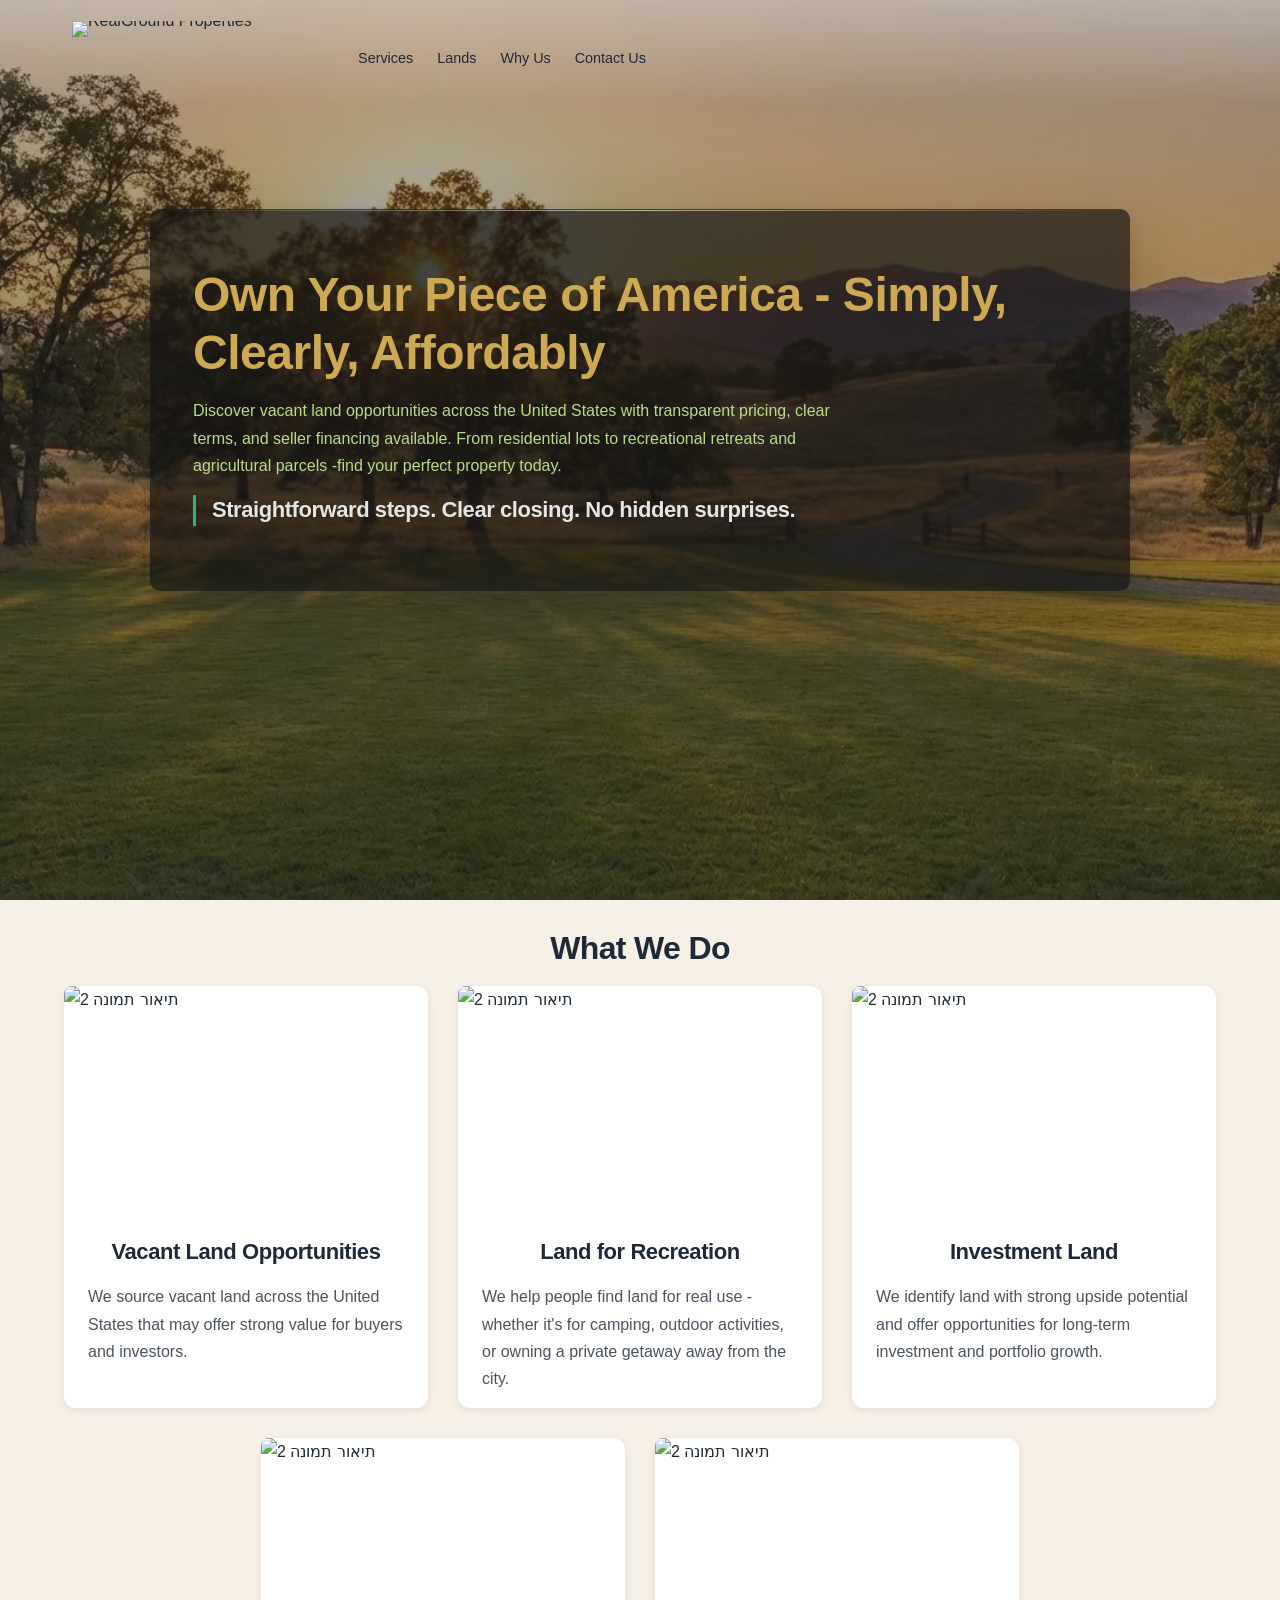
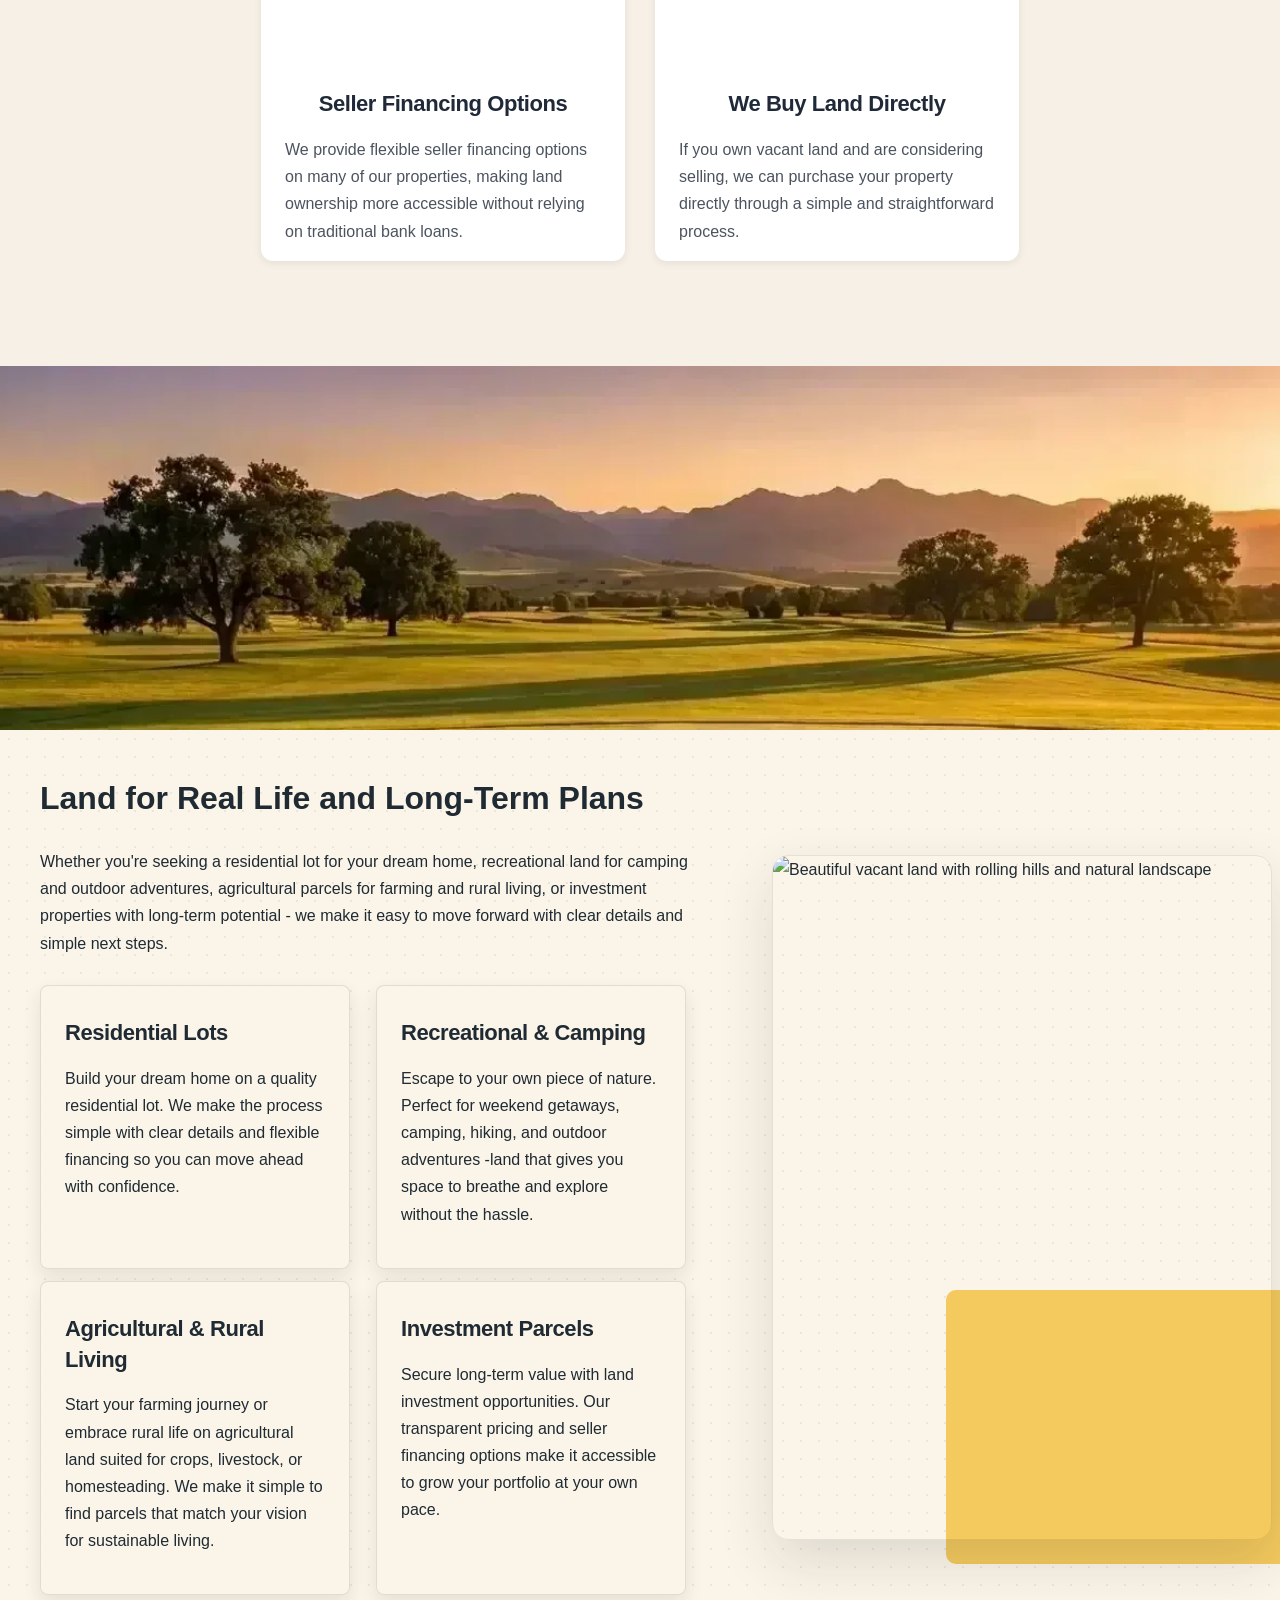
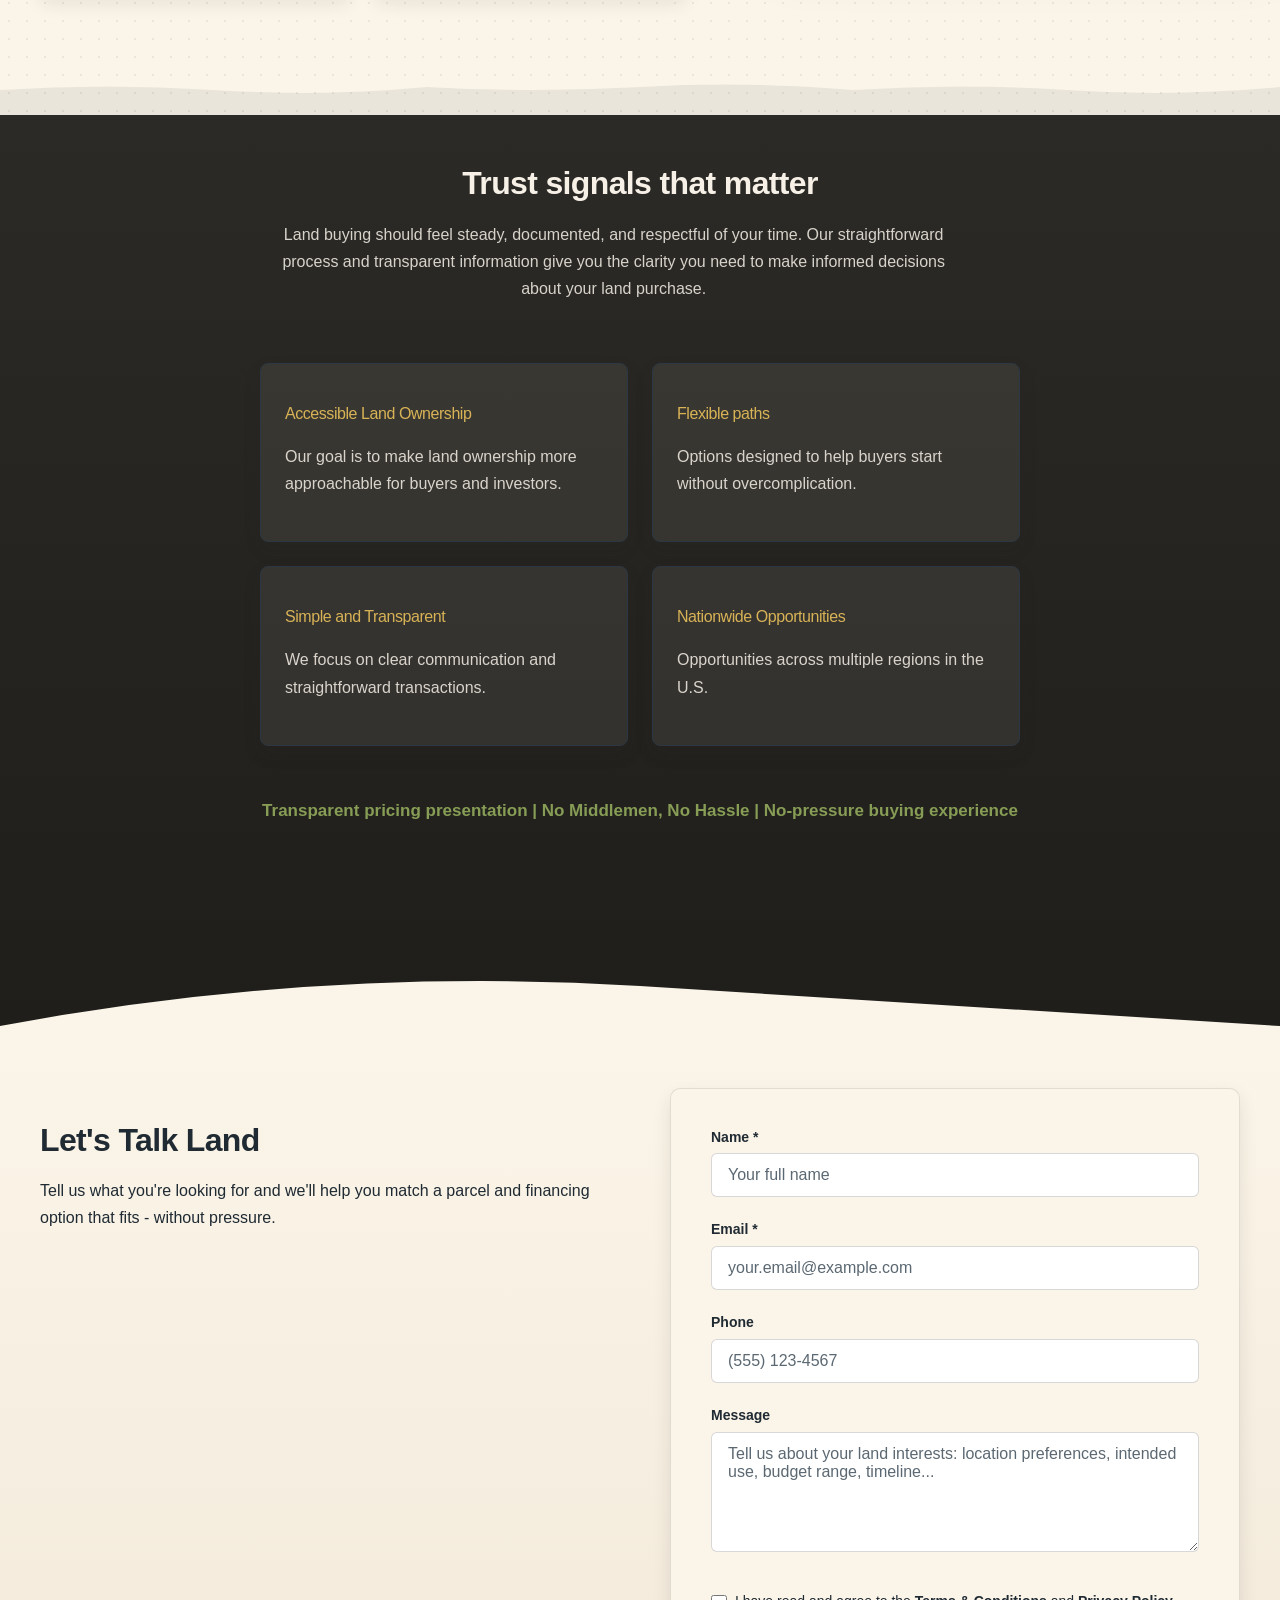
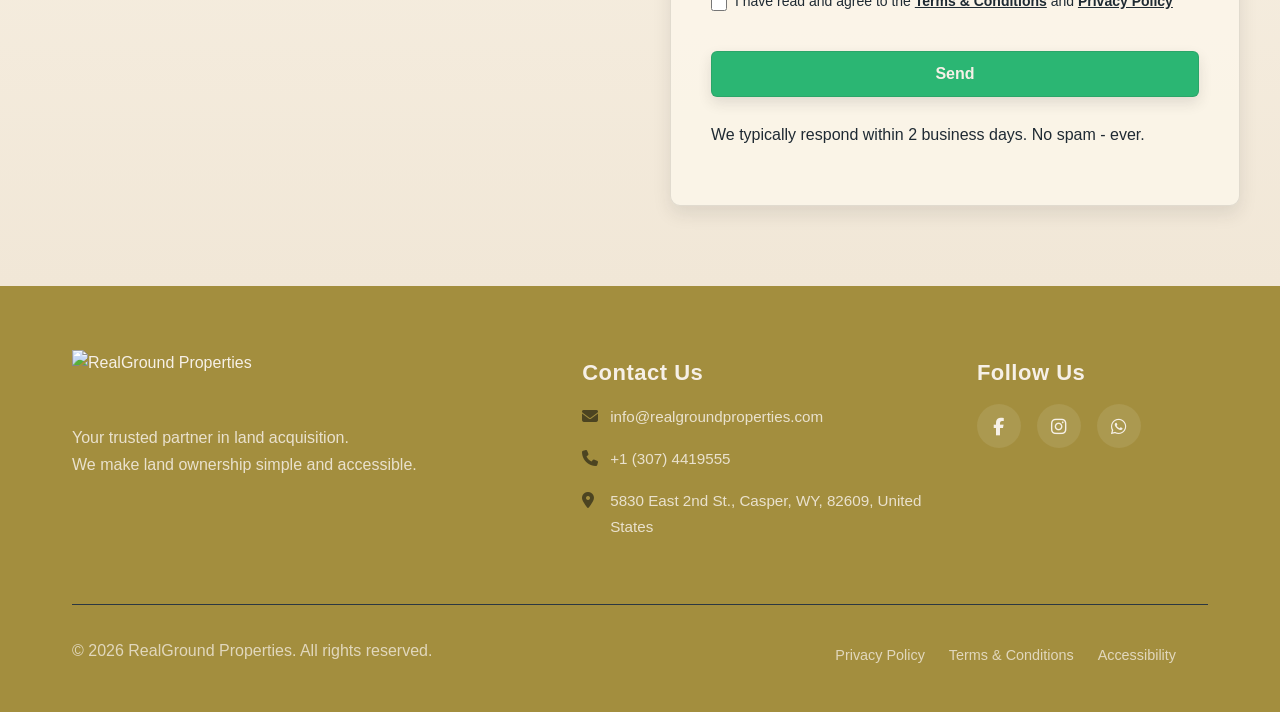
==== commit cb0e3799: "Incremental sync: 1 page(s) — update_image" ====
--- a/public/index.html
+++ b/public/index.html
@@ -1 +1 @@
-<!doctype html><html dir="ltr" lang="en"><head><meta charset="UTF-8"><meta content="width=device-width,initial-scale=1" name="viewport"><meta content="index, follow" name="robots"><title>Own Vacant Land with Seller Financing - RealGround Properties</title><meta content="RealGround Properties makes land ownership accessible. Browse residential lots, recreational land, and agricultural parcels with transparent pricing and flexible financing." name="description"><meta content="high point land company, peoples land company, vacant land for sale, land with seller financing, buy land online" name="keywords"><link href="/assets/favicon.ico" rel="icon" type="image/x-icon"><link href="/assets/favicon-16x16.png" rel="icon" type="image/png" sizes="16x16"><link href="/assets/favicon-32x32.png" rel="icon" type="image/png" sizes="32x32"><link href="/assets/favicon-48x48.png" rel="icon" type="image/png" sizes="48x48"><link href="/assets/favicon-192x192.png" rel="icon" type="image/png" sizes="192x192"><link href="/assets/favicon-512x512.png" rel="icon" type="image/png" sizes="512x512"><link href="/assets/apple-touch-icon.png" rel="apple-touch-icon"><script>!function(){"use strict";var t="d9f74f8d-98fa-4a19-858f-40786062521f",e="https://api.zappy5.com/api/analytics/track",a=18e5,n=2592e6,o=!0,i=!0,r=!0;var s=function(){var e="zappy_visitor_"+t,a=null;try{if(a=localStorage.getItem(e)){var o=JSON.parse(a),i=Date.now();if(i-o.created<n)return o.lastSeen=i,localStorage.setItem(e,JSON.stringify(o)),o.id}}catch(t){console.warn("Zappy Analytics: LocalStorage not available")}var r="zv_"+Date.now()+"_"+Math.random().toString(36).substr(2,9);try{localStorage.setItem(e,JSON.stringify({id:r,created:Date.now(),lastSeen:Date.now()}))}catch(t){}return r}(),c=function(){var e="zappy_session_"+t,n=null;try{if(n=sessionStorage.getItem(e)){var o=JSON.parse(n),i=Date.now();if(i-o.timestamp<a)return o.timestamp=i,sessionStorage.setItem(e,JSON.stringify(o)),o.id}}catch(t){console.warn("Zappy Analytics: SessionStorage not available")}var r="zs_"+Date.now()+"_"+Math.random().toString(36).substr(2,9);try{sessionStorage.setItem(e,JSON.stringify({id:r,timestamp:Date.now()}))}catch(t){}return r}();function l(a,n){n=n||{};var o={website_id:t,event_type:a,page_path:window.location.pathname,referrer:document.referrer||"direct",visitor_id:s,session_id:c,metadata:n};if(navigator.sendBeacon){var i=new Blob([JSON.stringify(o)],{type:"application/json"});navigator.sendBeacon(e,i)}else fetch(e,{method:"POST",headers:{"Content-Type":"application/json"},body:JSON.stringify(o),keepalive:!0}).catch(function(t){console.warn("Zappy Analytics: Failed to track event",t)})}o&&l("pageview",{title:document.title,url:window.location.href}),i&&document.addEventListener("click",function(t){var e=t.target;if("BUTTON"===e.tagName||e.closest("button")){var a="BUTTON"===e.tagName?e:e.closest("button");l("click",{element:"button",text:a.textContent.trim().substring(0,100),id:a.id||null,class:a.className||null})}else if("A"===e.tagName||e.closest("a")){var n="A"===e.tagName?e:e.closest("a");l("navigation",{element:"link",text:n.textContent.trim().substring(0,100),href:n.href,external:n.hostname!==window.location.hostname})}},!0),r&&document.addEventListener("submit",function(t){var e=t.target;l("form_submit",{form_id:e.id||null,form_name:e.name||null,form_action:e.action||null,form_method:e.method||"GET"})},!0);var d=Date.now();window.addEventListener("beforeunload",function(){l("page_unload",{time_on_page:Math.floor((Date.now()-d)/1e3),page_path:window.location.pathname})}),window.zappyAnalytics={track:l,getVisitorId:function(){return s},getSessionId:function(){return c}}}()</script><meta content="Own Vacant Land with Seller Financing - RealGround Properties" property="og:title"><meta content="RealGround Properties makes land ownership accessible. Browse residential lots, recreational land, and agricultural parcels with transparent pricing and flexible financing." property="og:description"><meta content="summary_large_image" name="twitter:card"><meta content="Own Vacant Land with Seller Financing - RealGround Properties" name="twitter:title"><meta content="RealGround Properties makes land ownership accessible. Browse residential lots, recreational land, and agricultural parcels with transparent pricing and flexible financing." name="twitter:description"><meta content="website" property="og:type"><meta content="en_US" property="og:locale"><link href="https://cdnjs.cloudflare.com/ajax/libs/font-awesome/6.4.0/css/all.min.css" rel="stylesheet"><link href="/assets/favicon.ico" rel="icon" type="image/x-icon"><link href="/assets/favicon-16x16.png" rel="icon" type="image/png" sizes="16x16"><link href="/assets/favicon-32x32.png" rel="icon" type="image/png" sizes="32x32"><link href="/assets/favicon-48x48.png" rel="icon" type="image/png" sizes="48x48"><link href="/assets/favicon-192x192.png" rel="icon" type="image/png" sizes="192x192"><link href="/assets/favicon-512x512.png" rel="icon" type="image/png" sizes="512x512"><link href="/assets/apple-touch-icon.png" rel="apple-touch-icon"><link href="https://cdn.jsdelivr.net/npm/vanilla-cookieconsent@3/dist/cookieconsent.css" rel="stylesheet"><script src="https://cdn.jsdelivr.net/npm/vanilla-cookieconsent@3/dist/cookieconsent.umd.js"></script><script src="https://cdn.jsdelivr.net/gh/mickidum/acc_toolbar/acctoolbar/acctoolbar.min.js"></script><style data-zappy-section-v2-css="true">.home-Hero-section{position:relative;min-height:100vh;display:flex;align-items:center;justify-content:flex-start;overflow:visible;padding:0;background-color:#2c2b27;color:var(--text-light)}.home-Hero-section__background{position:absolute;top:0;left:0;width:100%;height:100%;background-size:cover;background-position:center;background-repeat:no-repeat;z-index:0}.home-Hero-section__background::after{content:'';position:absolute;top:0;left:0;width:100%;height:100%;background:linear-gradient(180deg,rgba(44,43,39,0) 0,rgba(44,43,39,.16) 100%);z-index:1}.home-Hero-section__container{position:relative;z-index:10;width:100%;max-width:1200px;margin:0 auto;padding:140px 60px 80px;display:flex;align-items:center;min-height:100vh}.home-Hero-section__content-card{width:100%;max-width:520px;background:rgba(251,245,233,.92);backdrop-filter:blur(14px);-webkit-backdrop-filter:blur(14px);border-radius:10px;padding:48px 44px;border:1px solid rgba(44,43,39,.12);box-shadow:0 30px 70px rgba(44,43,39,.28),0 0 0 1px rgba(255,255,255,.55) inset;color:var(--text-dark)}.home-Hero-section__headline{font-family:Georgia,'Times New Roman',Times,serif;font-size:44px;font-weight:500;letter-spacing:-.01em;line-height:1.15;color:var(--text-dark);margin:0 0 24px 0}.home-Hero-section__description{font-family:system-ui,-apple-system,Segoe UI,Roboto,Helvetica,Arial,sans-serif;font-size:16px;font-weight:500;line-height:1.75;color:var(--text-dark);margin:0 0 20px 0}.home-Hero-section__reassurance{font-family:system-ui,-apple-system,Segoe UI,Roboto,Helvetica,Arial,sans-serif;font-size:15px;font-weight:700;line-height:1.2;color:#6f6a60;margin:0 0 32px 0}.home-Hero-section__cta-row{display:flex;gap:14px;flex-wrap:wrap}.home-Hero-section__btn{display:inline-flex;align-items:center;justify-content:center;text-decoration:none;font-family:system-ui,-apple-system,Segoe UI,Roboto,Helvetica,Arial,sans-serif;font-weight:700;font-size:14px;line-height:1;padding:14px 26px;border-radius:6px;transition:transform 220ms ease,box-shadow 220ms ease,background-color 220ms ease,color 220ms ease,border-color 220ms ease;cursor:pointer}.home-Hero-section__btn--primary{background:var(--primary);color:#fff;border:1px solid rgba(44,43,39,.12);box-shadow:0 6px 14px rgba(43,182,115,.24)}.home-Hero-section__btn--primary:hover{background:#25a062;transform:translateY(-2px);box-shadow:0 10px 22px rgba(43,182,115,.32)}.home-Hero-section__btn--secondary{background:0 0;color:var(--text-dark);border:2px solid var(--text-dark);box-shadow:0 4px 10px rgba(44,43,39,.1)}.home-Hero-section__btn--secondary:hover{background:rgba(44,43,39,.06);transform:translateY(-2px);box-shadow:0 8px 18px rgba(44,43,39,.14)}.home-Hero-section__divider-wrapper{position:absolute;bottom:0;left:0;width:100%;height:120px;pointer-events:none;z-index:5}.home-Hero-section__divider-wrapper svg{display:block;width:100%;height:100%}@media (max-width:768px){.home-Hero-section{min-height:100vh;align-items:center;justify-content:center}.home-Hero-section__container{padding:120px 20px 60px;min-height:auto}.home-Hero-section__content-card{max-width:100%;padding:36px 28px}.home-Hero-section__headline{font-size:32px;line-height:1.2;margin-bottom:18px}.home-Hero-section__description{font-size:15px;line-height:1.7;margin-bottom:16px}.home-Hero-section__reassurance{font-size:14px;margin-bottom:24px}.home-Hero-section__cta-row{flex-direction:column;gap:12px}.home-Hero-section__btn{width:100%;padding:16px 24px}.home-Hero-section__divider-wrapper{height:80px}}</style><style data-zappy-section-v2-css="true">.home-Hero-section{position:relative;width:100%;min-height:100vh;display:flex;align-items:center;justify-content:flex-start;overflow:visible;padding:0;background-color:#2c2b27}.home-Hero-section__background{position:absolute;top:0;left:0;width:100%;height:100%;background-size:cover;background-position:center;background-repeat:no-repeat;z-index:0}.home-Hero-section__background::after{content:'';position:absolute;top:0;left:0;width:100%;height:100%;background:linear-gradient(180deg,rgba(44,43,39,.35) 0,rgba(44,43,39,.55) 100%);z-index:1}.home-Hero-section__container{position:relative;z-index:2;width:100%;max-width:1200px;margin:0 auto;padding:0 32px;display:flex;align-items:center;min-height:100vh}.home-Hero-section__content-card{background:rgba(251,245,233,.92);backdrop-filter:blur(16px);-webkit-backdrop-filter:blur(16px);border:1px solid rgba(44,43,39,.12);border-radius:10px;padding:48px 42px;max-width:580px;width:100%;box-shadow:0 30px 70px rgba(44,43,39,.24),0 8px 18px rgba(44,43,39,.14);position:relative}.home-Hero-section__content-card::before{content:'';position:absolute;top:0;left:0;right:0;height:1px;background:linear-gradient(90deg,rgba(255,255,255,0) 0,rgba(255,255,255,.6) 50%,rgba(255,255,255,0) 100%);border-radius:10px 10px 0 0}.home-Hero-section__headline{font-family:Georgia,'Times New Roman',Times,serif;font-size:44px;font-weight:500;letter-spacing:-.01em;line-height:1.15;color:var(--text-dark);margin:0 0 24px 0}.home-Hero-section__description{font-family:system-ui,-apple-system,Segoe UI,Roboto,Helvetica,Arial,sans-serif;font-size:16px;font-weight:500;line-height:1.75;color:var(--text-dark);margin:0 0 20px 0}.home-Hero-section__reassurance{font-family:system-ui,-apple-system,Segoe UI,Roboto,Helvetica,Arial,sans-serif;font-size:15px;font-weight:700;line-height:1.4;color:#6f6a60;margin:0 0 32px 0;padding-left:16px;border-left:3px solid var(--primary)}.home-Hero-section__cta-row{display:flex;gap:16px;flex-wrap:wrap}.home-Hero-section__btn{display:inline-flex;align-items:center;justify-content:center;padding:14px 28px;border-radius:6px;font-family:system-ui,-apple-system,Segoe UI,Roboto,Helvetica,Arial,sans-serif;font-size:15px;font-weight:700;line-height:1;text-decoration:none;transition:transform 220ms ease,box-shadow 220ms ease,background-color 220ms ease,color 220ms ease,border-color 220ms ease;cursor:pointer;border:1px solid transparent}.home-Hero-section__btn:hover{transform:translateY(-2px)}.home-Hero-section__btn--primary{background:var(--primary);color:#fff;box-shadow:0 6px 14px rgba(43,182,115,.25);border-color:rgba(44,43,39,.1)}.home-Hero-section__btn--primary:hover{background:#25a562;box-shadow:0 10px 24px rgba(43,182,115,.35)}.home-Hero-section__btn--secondary{background:0 0;color:var(--text-dark);border:2px solid rgba(44,43,39,.24);box-shadow:0 2px 6px rgba(44,43,39,.08)}.home-Hero-section__btn--secondary:hover{background:rgba(44,43,39,.04);border-color:rgba(44,43,39,.35);box-shadow:0 4px 12px rgba(44,43,39,.12)}.home-Hero-section__divider-wrapper{position:absolute;bottom:0;left:0;width:100%;height:100px;pointer-events:none;z-index:5}.home-Hero-section__divider-wrapper svg{display:block;width:100%;height:100%}@media (max-width:768px){.home-Hero-section{min-height:100vh;padding-top:100px}.home-Hero-section__container{padding:0 16px;justify-content:center}.home-Hero-section__content-card{max-width:100%;padding:32px 24px;margin:0}.home-Hero-section__headline{font-size:32px;line-height:1.2;margin-bottom:18px}.home-Hero-section__description{font-size:15px;line-height:1.7;margin-bottom:16px}.home-Hero-section__reassurance{font-size:14px;margin-bottom:24px;padding-left:12px}.home-Hero-section__cta-row{flex-direction:column;gap:12px}.home-Hero-section__btn{width:100%;padding:16px 24px;font-size:14px}.home-Hero-section__divider-wrapper{height:60px}}@media (min-width:769px) and (max-width:1024px){.home-Hero-section__container{padding:0 24px}.home-Hero-section__content-card{max-width:520px;padding:40px 36px}.home-Hero-section__headline{font-size:38px}}</style><link href="/styles.css" rel="stylesheet"><style id="zappy-dropdown-submenu-styles">#navMenu li:has(.sub-menu),.nav-menu li:has(.sub-menu),.navbar li:has(.sub-menu),nav li:has(.sub-menu){position:relative}#navMenu .sub-menu,.nav-menu .sub-menu,.navbar .sub-menu,nav .sub-menu{display:block!important;position:absolute!important;top:100%;left:0;min-width:220px;background:#fff;border-radius:8px;box-shadow:0 8px 25px rgba(0,0,0,.15);padding:8px 0;opacity:0;visibility:hidden;transform:translateY(10px);transition:all .3s ease;z-index:1000;list-style:none;pointer-events:none}#navMenu li:hover>.sub-menu,.nav-menu li:hover>.sub-menu,.navbar li:hover>.sub-menu,nav li:hover>.sub-menu{opacity:1!important;visibility:visible!important;transform:translateY(0)!important;pointer-events:auto!important}.sub-menu li{list-style:none;margin:0;padding:0}.sub-menu a{display:block!important;padding:10px 16px!important;color:var(--text-dark,#333)!important;font-weight:500;text-decoration:none;white-space:nowrap;transition:background-color .2s}.sub-menu .zappy-nav-child>a{padding-left:28px!important;font-size:.9em!important;opacity:.85!important}[dir=rtl] .sub-menu .zappy-nav-child>a,html[lang=ar] .sub-menu .zappy-nav-child>a,html[lang=he] .sub-menu .zappy-nav-child>a{padding-left:10px!important;padding-right:28px!important}.sub-menu .zappy-nav-parent>a{font-weight:600!important}.sub-menu a:hover{background-color:#f5f5f5}[dir=rtl] .nav-menu .sub-menu,[dir=rtl] .navbar .sub-menu,[dir=rtl] nav .sub-menu,html[lang=ar] .nav-menu .sub-menu,html[lang=ar] .navbar .sub-menu,html[lang=ar] nav .sub-menu,html[lang=he] .nav-menu .sub-menu,html[lang=he] .navbar .sub-menu,html[lang=he] nav .sub-menu{left:auto!important;right:0!important}.sub-menu:empty,.sub-menu:not(:has(li)):not(:has(> a)),.sub-menu:not(:has(li:not(.zappy-hidden-menu-item))):not(:has(> a)){display:none!important;opacity:0!important;visibility:hidden!important;pointer-events:none!important}li:has(.menu-group-title):hover>.sub-menu{opacity:1!important;visibility:visible!important;transform:translateY(0)!important;pointer-events:auto!important}#navMenu>li>.menu-group-title,.nav-menu>li>.menu-group-title{display:inline-block;padding:.5rem 1rem;cursor:default;user-select:none}@media (max-width:768px){#navMenu .sub-menu,.nav-menu .sub-menu,.navbar .sub-menu,nav .sub-menu{position:static!important;transform:none!important;box-shadow:none!important;background:0 0!important;max-height:0;overflow:hidden;opacity:0;visibility:hidden;transition:max-height .3s ease,opacity .3s ease;padding:0!important;border-radius:0!important}#navMenu .sub-menu.mobile-expanded,.nav-menu .sub-menu.mobile-expanded,.navbar .sub-menu.mobile-expanded{max-height:none!important;overflow-y:visible!important;opacity:1!important;visibility:visible!important;padding:8px 0 8px 16px!important}[dir=rtl] .sub-menu.mobile-expanded,html[lang=he] .sub-menu.mobile-expanded{padding:8px 16px 8px 0!important}#navMenu li:hover>.sub-menu,.nav-menu li:hover>.sub-menu,.navbar li:hover>.sub-menu,nav li:hover>.sub-menu{opacity:0;visibility:hidden;pointer-events:none}#navMenu li>.sub-menu.mobile-expanded,.nav-menu li>.sub-menu.mobile-expanded,.navbar li>.sub-menu.mobile-expanded,nav li>.sub-menu.mobile-expanded{opacity:1!important;visibility:visible!important;pointer-events:auto!important}#navMenu li:has(.sub-menu),.nav-menu li:has(.sub-menu),.navbar li:has(.sub-menu),nav li:has(.sub-menu){display:flex!important;flex-wrap:wrap!important;align-items:center!important;position:relative!important;min-height:44px!important}#navMenu li:has(.sub-menu)>a,.nav-menu li:has(.sub-menu)>a,.navbar li:has(.sub-menu)>a,nav li:has(.sub-menu)>a{flex:1!important;min-width:0!important}#navMenu li:has(.sub-menu)>.menu-group-title,.nav-menu li:has(.sub-menu)>.menu-group-title,.navbar li:has(.sub-menu)>.menu-group-title,nav li:has(.sub-menu)>.menu-group-title{flex:1!important;min-width:0!important;padding:0!important;line-height:inherit!important}#navMenu li:has(.sub-menu)>.sub-menu,.nav-menu li:has(.sub-menu)>.sub-menu,.navbar li:has(.sub-menu)>.sub-menu,nav li:has(.sub-menu)>.sub-menu{flex-basis:100%!important;width:100%!important}#navMenu li:has(.sub-menu)>a [class*=arrow],#navMenu li:has(.sub-menu)>a [class*=chevron],.nav-menu li:has(.sub-menu)>a .fa-angle-down,.nav-menu li:has(.sub-menu)>a .fa-chevron-down,.nav-menu li:has(.sub-menu)>a [class*=arrow],.nav-menu li:has(.sub-menu)>a [class*=chevron],nav li:has(.sub-menu)>a [class*=arrow],nav li:has(.sub-menu)>a [class*=chevron]{display:none!important;visibility:hidden!important}.mobile-submenu-toggle{display:flex!important;align-items:center!important;justify-content:center!important;width:44px!important;height:auto!important;background:0 0!important;border:none!important;cursor:pointer!important;color:var(--text-dark)!important;position:static!important;flex-shrink:0!important;align-self:stretch!important;z-index:2!important;padding:0!important;margin:0!important}.mobile-submenu-toggle::after{content:''!important;width:0!important;height:0!important;border-left:6px solid transparent!important;border-right:6px solid transparent!important;border-top:7px solid currentColor!important;transition:transform .3s ease!important}.mobile-submenu-toggle.expanded::after{transform:rotate(180deg)!important}.sub-menu a{padding:10px 0!important;display:block!important;color:var(--text-dark)!important;white-space:normal!important}.sub-menu .zappy-nav-child>a{padding-left:28px!important;font-size:.9em!important;opacity:.85!important}[dir=rtl] .sub-menu .zappy-nav-child>a,html[lang=ar] .sub-menu .zappy-nav-child>a,html[lang=he] .sub-menu .zappy-nav-child>a{padding-left:0!important;padding-right:28px!important}.sub-menu .zappy-nav-parent>a{font-weight:600!important}#navMenu.active,.nav-menu.active{max-width:100vw!important;overflow-x:hidden!important;box-sizing:border-box!important}.navbar .sub-menu li a,.zappy-products-dropdown .sub-menu a,nav.navbar .sub-menu li a{color:var(--text-dark)!important}}@media (min-width:769px){.mobile-submenu-toggle{display:none!important}}</style><style id="mobile-lang-menu-deployed-css">@media (max-width:768px){.lang-switcher,.nav-container .lang-switcher,.nav-cta-container .lang-switcher,.nav-ecommerce-icons .lang-switcher,.nav-icons-left .lang-switcher,.navbar .lang-switcher,.navbar .nav-cta-container .lang-switcher{display:none!important}.mobile-lang-menu{width:100%;border-top:1px solid rgba(128,128,128,.2);padding:8px 0 0 0;margin-top:8px}.mobile-lang-toggle{display:flex!important;align-items:center;justify-content:space-between;width:100%;padding:12px 16px;background:0 0;border:none;cursor:pointer;font-size:15px;color:inherit;font-family:inherit}.mobile-lang-toggle::after{content:'';display:inline-block;width:8px;height:8px;border-right:2px solid currentColor;border-bottom:2px solid currentColor;transform:rotate(45deg);transition:transform .3s ease;margin-left:8px}.mobile-lang-toggle.expanded::after{transform:rotate(-135deg)}.mobile-lang-options{max-height:0;overflow:hidden;transition:max-height .3s ease}.mobile-lang-options.expanded{max-height:300px}.mobile-lang-option{display:flex!important;align-items:center;gap:10px;padding:10px 24px;text-decoration:none;color:inherit;font-size:14px;font-family:inherit}.mobile-lang-option:hover{background:rgba(128,128,128,.1)}.mobile-lang-option.active{font-weight:600;opacity:.7;pointer-events:none}.mobile-lang-option img{width:20px;height:20px;border-radius:50%}}@media (min-width:769px){.mobile-lang-menu{display:none!important}}</style><style id="zappy-widget-visibility">#mic-access-tool-box,#mic-access-tool-general-button,#mic-init-access-tool #mic-access-tool-box,#mic-init-access-tool #mic-access-tool-general-button,#mic-init-access-tool .mic-access-tool-general-button,._access-icon,._access-menu,.mic-access-tool-box,.mic-access-tool-general-button,div[id*=mic-access-tool-box]{display:none!important;visibility:hidden!important;opacity:0!important;pointer-events:none!important}</style></head><body><nav class="navbar" style="padding-bottom:5px"><button class="mobile-toggle" aria-label="Menu" id="mobileToggle"><svg viewBox="0 0 24 24" fill="none" height="24" width="24" class="hamburger-icon"><path d="M3 12h18M3 6h18M3 18h18" stroke="currentColor" stroke-linecap="round" stroke-width="2"></path></svg><svg viewBox="0 0 24 24" fill="none" height="24" width="24" class="close-icon" style="display:none"><path d="M18 6L6 18M6 6l12 12" stroke="currentColor" stroke-linecap="round" stroke-width="2"></path></svg></button><button class="phone-header-btn" aria-label="Call" data-phone="+13074419555" style="display:none"><svg viewBox="0 0 24 24" fill="currentColor" height="20" width="20"><path d="M22 16.92v3a2 2 0 0 1-2.18 2 19.79 19.79 0 0 1-8.63-3.07 19.5 19.5 0 0 1-6-6 19.79 19.79 0 0 1-3.07-8.67A2 2 0 0 1 4.11 2h3a2 2 0 0 1 2 1.72 12.84 12.84 0 0 0 .7 2.81 2 2 0 0 1-.45 2.11L8.09 9.91a16 16 0 0 0 6 6l1.27-1.27a2 2 0 0 1 2.11-.45 12.84 12.84 0 0 0 2.81.7A2 2 0 0 1 22 16.92z"></path></svg></button><div class="nav-container"><div class="nav-brand"><a href="/" class="logo-link"><img alt="RealGround Properties" src="/assets/realground-properties-real-estate-logo.webp" class="logo"></a></div><ul class="nav-menu" id="navMenu"><li><a href="#layout-1773937483243-dup-1774014246047">Services</a></li><li><a href="#services">Lands</a></li><li><a href="#stats-dup-1774025932268">Why Us</a></li><li><a href="#contact-dup-1774125310166">Contact Us</a></li></ul><div class="nav-cta-container"></div></div></nav><script>window.addEventListener("load",function(){const e=document.querySelector(".navbar, nav, header");if(!e)return void console.log("[Navbar] Navbar element not found");let t=document.getElementById("mobileToggle")||document.querySelector(".mobile-toggle")||document.querySelector(".hamburger")||document.querySelector(".hamburger-menu")||document.querySelector(".menu-toggle")||document.querySelector(".burger-menu")||document.querySelector('[aria-label="Menu"]')||document.querySelector('[aria-label="תפריט"]');const o=document.querySelector(".phone-header-btn"),n=window.getComputedStyle(e);let r=n.backgroundColor;if(console.log("[Navbar] Initial navbar background:",r),"transparent"===r||"rgba(0, 0, 0, 0)"===r||r.startsWith("rgba")&&r.includes(", 0)")){const e=n.backgroundImage;if(e&&"none"!==e)console.log("[Navbar] Navbar has background image/gradient, using dark text"),r="rgb(240, 240, 240)";else{const e=window.getComputedStyle(document.body).backgroundColor;console.log("[Navbar] Navbar transparent, using body background:",e),r=e}}const i=r.match(/\d+/g);if(i&&i.length>=3){const e=(.299*parseInt(i[0])+.587*parseInt(i[1])+.114*parseInt(i[2]))/255;console.log("[Navbar] Mobile button colors preserved from Claude CSS (luminance:",e.toFixed(2)+")");const n=document.createElement("style");n.id="zappy-mobile-nav-fix";document.documentElement.lang;document.documentElement.dir,n.textContent='\n        /* Hide mobile buttons on desktop, show only on mobile */\n        @media (min-width: 769px) {\n          .mobile-toggle,\n          .phone-header-btn {\n            display: none !important;\n          }\n        }\n        \n        /* Show and position mobile buttons correctly on mobile */\n        @media (max-width: 768px) {\n          .mobile-toggle,\n          .phone-header-btn {\n            position: absolute !important;\n            top: 50% !important;\n            transform: translateY(-50%) !important;\n            z-index: 1001 !important;\n            display: flex !important;\n            align-items: center !important;\n            justify-content: center !important;\n            width: 36px !important;\n            height: 36px !important;\n            border-radius: 50% !important;\n            border: none !important;\n            cursor: pointer !important;\n            padding: 6px !important;\n            background: none !important;\n            color: var(--nav-text, var(--text-dark)) !important;\n          }\n          \n          /* LTR positioning (default): hamburger LEFT, phone RIGHT */\n          html:not([dir="rtl"]):not([lang="he"]):not([lang="ar"]) .mobile-toggle,\n          html[dir="ltr"] .mobile-toggle {\n            left: 12px !important;\n            right: auto !important;\n          }\n          html:not([dir="rtl"]):not([lang="he"]):not([lang="ar"]) .phone-header-btn,\n          html[dir="ltr"] .phone-header-btn {\n            right: 12px !important;\n            left: auto !important;\n          }\n          \n          /* RTL positioning: hamburger RIGHT, phone LEFT */\n          html[dir="rtl"] .mobile-toggle,\n          html[lang="he"] .mobile-toggle,\n          html[lang="ar"] .mobile-toggle {\n            right: 12px !important;\n            left: auto !important;\n          }\n          html[dir="rtl"] .phone-header-btn,\n          html[lang="he"] .phone-header-btn,\n          html[lang="ar"] .phone-header-btn {\n            left: 12px !important;\n            right: auto !important;\n          }\n          \n          /* CRITICAL: Ensure nav-container has min-height on mobile */\n          /* All children are positioned absolutely/fixed on mobile, so height:auto collapses to 0 */\n          .nav-container {\n            min-height: 70px !important;\n            position: relative !important;\n          }\n          \n          /* Ensure SVG icons are properly sized and inherit color */\n          .mobile-toggle svg,\n          .phone-header-btn svg {\n            width: 24px !important;\n            height: 24px !important;\n            /* Don\'t force display - let JavaScript control hamburger/close toggle */\n          }\n          \n          /* Reset nav-cta-container on mobile - remove desktop box-shadow/padding */\n          /* that creates a visible ghost box when CTA button is hidden */\n          .nav-cta-container {\n            box-shadow: none !important;\n            padding: 0 !important;\n          }\n          \n          /* Hide nav-cta-container entirely on mobile when there\'s no lang-switcher */\n          /* (only the CTA button is inside, and it\'s hidden on mobile) */\n          .nav-cta-container:not(:has(.lang-switcher)) {\n            display: none !important;\n          }\n          \n          /* CRITICAL: Prevent hero image fade gradient from bleeding over headline text */\n          /* The .image-fade-gradient has bottom: -30px (extends below parent) */\n          /* On mobile stacked layout, this overlaps the h1 text below the image */\n          .hero-image-column {\n            overflow: hidden !important;\n          }\n          .image-fade-gradient {\n            bottom: 0 !important;\n          }\n          \n          /* Hide desktop language switcher on mobile - hamburger menu handles it */\n          /* High specificity to override stored CSS */\n          .lang-switcher,\n          .nav-cta-container .lang-switcher,\n          .nav-container .lang-switcher,\n          .navbar .lang-switcher,\n          .navbar .nav-cta-container .lang-switcher {\n            display: none !important;\n          }\n        }\n      ';const r=document.getElementById("zappy-mobile-nav-fix");r&&r.remove(),document.head.appendChild(n),console.log("[Navbar] Critical CSS injected for mobile nav positioning");const l=window.innerWidth<=768;if(t){const e=t.querySelector(".hamburger-icon"),o=t.querySelector(".close-icon");e&&(e.style.setProperty("width","24px","important"),e.style.setProperty("height","24px","important"),e.style.setProperty("display","block","important")),o&&(o.style.setProperty("width","24px","important"),o.style.setProperty("height","24px","important"),o.style.setProperty("display","none","important")),l?(t.style.setProperty("position","absolute","important"),t.style.setProperty("top","50%","important"),t.style.setProperty("transform","translateY(-50%)","important"),t.style.setProperty("z-index","1001","important"),t.style.removeProperty("left"),t.style.removeProperty("right"),console.log("[Navbar] Mobile toggle positioning applied (mobile viewport)")):(t.style.removeProperty("position"),t.style.removeProperty("top"),t.style.removeProperty("transform"),t.style.removeProperty("z-index"),t.style.removeProperty("left"),t.style.removeProperty("right"),console.log("[Navbar] Desktop viewport - cleared mobile toggle inline positioning"))}if(o){const e=o.querySelector("svg");e&&(e.style.width="24px",e.style.height="24px",e.setAttribute("width","24"),e.setAttribute("height","24")),l?(o.style.setProperty("position","absolute","important"),o.style.setProperty("top","50%","important"),o.style.setProperty("transform","translateY(-50%)","important"),o.style.setProperty("z-index","1001","important"),o.style.removeProperty("left"),o.style.removeProperty("right"),console.log("[Navbar] Phone button positioning applied (mobile viewport)")):(o.style.removeProperty("position"),o.style.removeProperty("top"),o.style.removeProperty("transform"),o.style.removeProperty("z-index"),o.style.removeProperty("left"),o.style.removeProperty("right"),console.log("[Navbar] Desktop viewport - cleared phone button inline positioning"))}}else console.log("[Navbar] Could not parse background color:",r);t=document.getElementById("mobileToggle")||document.querySelector(".mobile-toggle")||document.querySelector(".hamburger")||document.querySelector(".hamburger-menu")||document.querySelector(".menu-toggle")||document.querySelector(".burger-menu")||document.querySelector('[aria-label="Menu"]')||document.querySelector('[aria-label="תפריט"]');const l=document.getElementById("navMenu")||document.querySelector(".nav-menu")||document.querySelector(".nav-links")||document.querySelector("nav ul:not(.submenu)");if(!t||!l)return void console.log("[Navbar] Mobile toggle or menu not found:",{toggle:!!t,menu:!!l});l.id||(l.id="navMenu"),console.log("[Navbar] Initializing mobile menu...");const a=t.cloneNode(!0);t.parentNode.replaceChild(a,t),a.addEventListener("click",function(e){e.preventDefault(),e.stopPropagation();const t=this.querySelector(".hamburger-icon"),o=this.querySelector(".close-icon");l.classList.contains("active")?(l.classList.remove("active"),t&&t.style.setProperty("display","block","important"),o&&o.style.setProperty("display","none","important"),document.body.style.overflow="",console.log("[Navbar] Menu closed")):(l.classList.add("active"),t&&t.style.setProperty("display","none","important"),o&&o.style.setProperty("display","block","important"),document.body.style.overflow="hidden",console.log("[Navbar] Menu opened"))}),l.querySelectorAll("a").forEach(function(e){e.addEventListener("click",function(){if("#"===this.getAttribute("href"))return;const e=a.querySelector(".hamburger-icon"),t=a.querySelector(".close-icon");l.classList.remove("active"),e&&e.style.setProperty("display","block","important"),t&&t.style.setProperty("display","none","important"),document.body.style.overflow="",console.log("[Navbar] Menu closed (link clicked)")})});var s=l.querySelectorAll(".dropdown-toggle");s.forEach(function(e){e.addEventListener("click",function(e){e.preventDefault(),e.stopPropagation();var t=this.closest(".nav-dropdown");t&&(t.parentNode.querySelectorAll(".nav-dropdown.open").forEach(function(e){e!==t&&e.classList.remove("open")}),t.classList.toggle("open"),console.log("[Navbar] Dropdown toggled:",t.classList.contains("open")?"open":"closed"))})}),document.addEventListener("click",function(e){e.target.closest(".nav-dropdown")||document.querySelectorAll(".nav-dropdown.open").forEach(function(e){e.classList.remove("open")})}),console.log("[Navbar] Dropdown handlers initialized for "+s.length+" dropdowns"),o&&o.addEventListener("click",function(){const e=document.querySelectorAll('a[href^="tel:"]'),t=e.length>0?e[0].getAttribute("href").replace("tel:",""):"+1 (307) 4419555";window.location.href="tel:"+t,console.log("[Navbar] Phone button clicked")}),console.log("[Navbar] Mobile menu initialized successfully");const p=function(){const e=document.querySelector(".whatsapp-float");e&&(window.innerWidth>=769?(e.style.setProperty("display","none","important"),e.style.setProperty("visibility","hidden","important"),e.style.setProperty("opacity","0","important"),e.style.setProperty("pointer-events","none","important"),console.log("[WhatsApp] Button hidden on desktop")):(e.style.removeProperty("display"),e.style.removeProperty("visibility"),e.style.removeProperty("opacity"),e.style.removeProperty("pointer-events"),console.log("[WhatsApp] Button visible on mobile")))};let c;p(),window.addEventListener("resize",function(){clearTimeout(c),c=setTimeout(p,100)})})</script><main><section class="home-Hero-section" id="zappy-section-0-dup-1773844088356" style="--zappy-mobile-bg-position:11% 59%;background-image:url(&quot;assets/business-general-hero-upload-1773860136461.webp&quot;) !important;background-position:36% 23% !important;background-size:110% !important" data-layout-spec="Home-Hero" data-element-id="zappy-hero-bg-zappy-section-0-dup-1773844088356" data-element-type="background-image" data-hero-type="fullscreen-scrim" data-mobile-bg-position="11% 59%" data-zappy-bg-color="" data-zappy-bg-image="assets/business-general-hero-upload-1773860136461.webp" data-zappy-bg-overlay-color="#000000" data-zappy-bg-overlay-opacity="17" data-zappy-bg-position="36% 23%" data-zappy-bg-type="image" data-zappy-bg-video-type="" data-zappy-bg-video-url="" data-zappy-bg-zoom="1.1" data-zappy-mobile-bg-zoom="1" data-zappy-section="true"><div class="home-Hero-section__background" style="background-image:none;background-size:cover;background-position:center" id="zappy-section-1"></div><div class="home-Hero-section__container" style="justify-content:center" id="zappy-section-2"><div class="home-Hero-section__content-card" style="background-color:#121212ab;backdrop-filter:blur(1px);max-width:980px;margin-top:-100px" id="zappy-section-3"><h1 class="home-Hero-section__headline"><font color="#cca952">Own Your Piece of America - Simply, Clearly, Affordably</font></h1><p style="color:#b9db8c" class="home-Hero-section__description">Discover vacant land opportunities across the United States with transparent pricing, clear terms, and seller financing available. From residential lots to recreational retreats and agricultural parcels -find your perfect property today.</p><h3 class="home-Hero-section__reassurance"><font color="#e5e5e5">Straightforward steps. Clear closing. No hidden surprises.</font></h3><div class="home-Hero-section__cta-row" id="zappy-section-4"></div></div></div><div class="home-Hero-section__divider-wrapper" style="display:none !important;display:none !important;display:none !important;display:none !important;display:none !important;display:none !important;display:none !important;display:none !important;display:none !important;display:none !important;display:none !important;display:none !important;display:none !important;display:none !important;display:none !important;display:none !important;display:none !important;display:none !important;display:none !important;display:none !important;display:none !important;display:none !important" id="zappy-section-5"><svg viewBox="0 0 1200 100" aria-hidden="true" preserveAspectRatio="none" xmlns="http://www.w3.org/2000/svg"><defs><linearGradient id="heroFadeGradient-dup-1773785637161-0-dup-1773844088356-0" x1="0%" x2="0%" y1="0%" y2="100%"><stop offset="0%" style="stop-color:#FBF5E9;stop-opacity:0"></stop><stop offset="100%" style="stop-color:#FBF5E9;stop-opacity:1"></stop></linearGradient></defs><path d="M0,100 L0,35 Q100,42 200,38 T400,35 Q500,40 600,36 T800,38 Q900,34 1000,40 T1200,36 L1200,100 Z" fill="var(--bg-light)"></path></svg></div></section><section class="layout-section" id="layout-1773937483243-dup-1774014246047" style="width:100%;padding:60px 0px;direction:rtl;min-height:1066.47px !important;padding-top:20px" data-component-id="imagecard-3col" data-zappy-component="true"><div class="container" style="max-width:1200px;margin:0 auto;padding:0 1.5rem"><h2 style="font-size:32px;font-weight:700;color:rgb(31, 41, 55);margin-bottom:40px;text-align:center;font-family:Fraunces, &quot;DM Serif Display&quot;, Georgia, serif">What We Do</h2><div class="zappy-preserve-css-grid image-card-grid" style="display:grid;gap:30px;direction:ltr;text-align:left;--zappy-grid-cols:repeat(3, minmax(0, 1fr));grid-template-columns:repeat(3, minmax(0, 1fr));align-items:stretch !important" id="zappy-auto-grid-1773937483937-8ebcze-dup-1773943746120-0-dup-1773943916445-0-dup-1773951973975-0-dup-1774014246047-0" data-original-gap="30px" data-original-item-width="364" data-zappy-auto-grid="true" data-zappy-explicit-columns="true"><div style="background:white;border-radius:12px;box-shadow:rgba(0, 0, 0, 0.08) 0px 2px 8px;border-bottom-left-radius:12px;border-bottom-right-radius:12px" data-grid-item-index="0"><div style="position:relative !important;overflow:hidden !important;width:100% !important;max-width:100% !important;margin-left:auto !important;margin-right:auto !important;height:228px !important;display:block !important;padding-bottom:62.6374% !important" data-element-id="img-1773937483934-6k0u1hbcm" data-element-type="image" data-zappy-wrapper-margins-applied="true" data-zappy-zoom-aspect-ratio="0.626374" data-zappy-zoom-clip="true" data-zappy-zoom-wrapper="true" data-zappy-zoom-wrapper-height="228px" data-zappy-zoom-wrapper-width="364px" data-zappy-zoom-wrapper-width-mode="grid-responsive"><img alt="תיאור תמונה 2" src="/assets/business-general-service-upload-1773936817578-z7kxnp.webp?v=1773936825059" class="layout-placeholder-image" data-element-id="img-1773948213909-rdqdyxl9m" data-element-type="image" data-zappy-original-height="227.5" data-zappy-original-width="364" data-zappy-zoom="1" style="border-radius:8px 8px 0px 0px;object-position:50% 50%;display:block !important;object-fit:cover !important;width:100% !important;height:100% !important;max-width:none !important;margin:0px !important;left:0% !important;top:0% !important;max-height:none !important;position:absolute !important" data-context="תיאור תמונה 2" data-placeholder="layout-image-1773937483243-2ochl273u"></div><div style="padding:24px;padding-top:15px;padding-bottom:0px"><h3 style="font-size:20px;font-weight:600;color:rgb(31, 41, 55);margin-bottom:10px;font-family:Fraunces, &quot;DM Serif Display&quot;, Georgia, serif;text-align:center">Vacant Land Opportunities</h3><p style="font-size:15px;line-height:1.6;color:rgb(31, 41, 55);opacity:0.8;font-family:Fraunces, &quot;DM Serif Display&quot;, Georgia, serif;text-align:left">We source vacant land across the United States that may offer strong value for buyers and investors.</p></div></div><div style="background:white;border-radius:12px 12px 0px 0px;box-shadow:rgba(0, 0, 0, 0.08) 0px 2px 8px;border-bottom-left-radius:12px;border-bottom-right-radius:12px" data-grid-item-index="1"><div style="position:relative !important;overflow:hidden !important;width:100% !important;max-width:100% !important;margin-left:auto !important;margin-right:auto !important;height:228px !important;display:block !important;padding-bottom:62.6374% !important" data-element-id="img-1773937483934-6k0u1hbcm-dup-1773948210533-l144dm" data-element-type="image" data-zappy-wrapper-margins-applied="true" data-zappy-zoom-aspect-ratio="0.626374" data-zappy-zoom-clip="true" data-zappy-zoom-wrapper="true" data-zappy-zoom-wrapper-height="228px" data-zappy-zoom-wrapper-width="364px" data-zappy-zoom-wrapper-width-mode="grid-responsive"><img alt="תיאור תמונה 2" src="/assets/image-layout-image-1773935691619-ceql9kbkv-1773936355473-yzcr9w.webp?v=1773936357192" class="layout-placeholder-image" data-element-id="img-1773937483934-6k0u1hbcm-dup-1773948210533-l144dm" data-element-type="image" data-zappy-original-height="227.5" data-zappy-original-width="364" data-zappy-zoom="1" style="border-radius:8px 8px 0px 0px;object-position:50% 50%;cursor:pointer;display:block !important;width:100% !important;height:100% !important;object-fit:cover !important;max-width:none !important;margin:0px !important;left:0% !important;top:0% !important;max-height:none !important;position:absolute !important" data-context="תיאור תמונה 2" data-placeholder="layout-image-1773937483243-2ochl273u"></div><div style="padding:24px;padding-top:15px;padding-bottom:0px"><h3 style="font-size:20px;font-weight:600;color:rgb(31, 41, 55);margin-bottom:10px;font-family:Fraunces, &quot;DM Serif Display&quot;, Georgia, serif;text-align:center">Land for Recreation</h3><p style="font-size:15px;line-height:1.6;color:rgb(31, 41, 55);opacity:0.8;font-family:Fraunces, &quot;DM Serif Display&quot;, Georgia, serif;text-align:left">We help people find land for real use - whether it's for camping, outdoor activities, or owning a private getaway away from the city.</p></div></div><div style="background:white;border-radius:12px;box-shadow:rgba(0, 0, 0, 0.08) 0px 2px 8px;border-bottom-left-radius:12px;border-bottom-right-radius:12px" data-grid-item-index="2"><div style="position:relative !important;overflow:hidden !important;width:100% !important;max-width:100% !important;margin-left:auto !important;margin-right:auto !important;height:228px !important;display:block !important;padding-bottom:62.6374% !important" data-element-id="img-1773937483934-6k0u1hbcm-dup-1773948157023-2598dj" data-element-type="image" data-zappy-wrapper-margins-applied="true" data-zappy-zoom-aspect-ratio="0.626374" data-zappy-zoom-clip="true" data-zappy-zoom-wrapper="true" data-zappy-zoom-wrapper-height="228px" data-zappy-zoom-wrapper-width="364px" data-zappy-zoom-wrapper-width-mode="grid-responsive"><img alt="תיאור תמונה 2" src="/assets/image-layout-image-1773937483243-2ochl273u-1773939774476-mf45hs.webp?v=1773939776010" class="layout-placeholder-image" data-element-id="img-1773937483934-6k0u1hbcm-dup-1773948157023-2598dj" data-element-type="image" data-zappy-original-height="227.5" data-zappy-original-width="364" data-zappy-zoom="1" style="border-radius:8px 8px 0px 0px;object-position:50% 50%;cursor:pointer;display:block !important;object-fit:cover !important;width:100% !important;height:100% !important;max-width:none !important;margin:0px !important;left:0% !important;top:0% !important;max-height:none !important;position:absolute !important" data-context="תיאור תמונה 2" data-placeholder="layout-image-1773937483243-2ochl273u"></div><div style="padding:24px;padding-top:15px;padding-bottom:0px"><h3 style="font-size:20px;font-weight:600;color:rgb(31, 41, 55);margin-bottom:10px;font-family:Fraunces, &quot;DM Serif Display&quot;, Georgia, serif;text-align:center">Investment Land</h3><p style="font-size:15px;line-height:1.6;color:rgb(31, 41, 55);opacity:0.8;font-family:Fraunces, &quot;DM Serif Display&quot;, Georgia, serif;text-align:left">We identify land with strong upside potential and offer opportunities for long-term investment and portfolio growth.</p></div></div><div style="background:white;border-radius:12px;box-shadow:rgba(0, 0, 0, 0.08) 0px 2px 8px" data-grid-item-index="3"><div style="position:relative !important;overflow:hidden !important;width:100% !important;max-width:100% !important;margin-left:auto !important;margin-right:auto !important;height:228px !important;display:block !important;padding-bottom:62.6374% !important" data-element-id="img-1773939152977-0s0k05mz2" data-element-type="image" data-zappy-wrapper-margins-applied="true" data-zappy-zoom-aspect-ratio="0.626374" data-zappy-zoom-clip="true" data-zappy-zoom-wrapper="true" data-zappy-zoom-wrapper-height="228px" data-zappy-zoom-wrapper-width="364px" data-zappy-zoom-wrapper-width-mode="grid-responsive"><img alt="תיאור תמונה 2" src="/assets/image-layout-image-1773937483243-9df9bslqx-1773942221154-smv9fn.webp?v=1773942222507" class="layout-placeholder-image" data-element-id="img-1773948294807-c3v2n0xxv" data-element-type="image" data-zappy-original-height="227.5" data-zappy-original-width="364" data-zappy-zoom="1" style="border-radius:8px 8px 0px 0px;object-position:44% 5%;display:block !important;object-fit:cover !important;width:100% !important;height:100% !important;max-width:none !important;margin:0px !important;position:absolute !important;left:0% !important;top:0% !important;max-height:none !important" data-context="תיאור תמונה 2" data-placeholder="layout-image-1773937483243-2ochl273u"></div><div style="padding:24px;padding-top:15px;padding-bottom:0px"><h3 style="font-size:20px;font-weight:600;color:rgb(31, 41, 55);margin-bottom:10px;font-family:Fraunces, &quot;DM Serif Display&quot;, Georgia, serif;text-align:center">Seller Financing Options</h3><p style="font-size:15px;line-height:1.6;color:rgb(31, 41, 55);opacity:0.8;font-family:Fraunces, &quot;DM Serif Display&quot;, Georgia, serif;text-align:left">We provide flexible seller financing options on many of our properties, making land ownership more accessible without relying on traditional bank loans.</p></div></div><div style="background:white;border-radius:12px;box-shadow:rgba(0, 0, 0, 0.08) 0px 2px 8px" data-grid-item-index="4"><div style="position:relative !important;overflow:hidden !important;width:100% !important;max-width:100% !important;margin-left:auto !important;margin-right:auto !important;height:228px !important;display:block !important;padding-bottom:62.6374% !important" data-element-id="img-1773939152977-0s0k05mz2-dup-1773948288113-g850vd" data-element-type="image" data-zappy-wrapper-margins-applied="true" data-zappy-zoom-aspect-ratio="0.626374" data-zappy-zoom-clip="true" data-zappy-zoom-wrapper="true" data-zappy-zoom-wrapper-height="228px" data-zappy-zoom-wrapper-width="364px" data-zappy-zoom-wrapper-width-mode="grid-responsive"><img alt="תיאור תמונה 2" src="/assets/business-general-service-upload-1773943703960.webp" class="layout-placeholder-image" data-element-id="img-1773939152977-0s0k05mz2-dup-1773948288113-g850vd" data-element-type="image" data-zappy-original-height="227.5" data-zappy-original-width="364" data-zappy-zoom="1" style="border-radius:8px 8px 0px 0px;object-position:44% 5%;cursor:pointer;display:block !important;width:100% !important;height:100% !important;object-fit:cover !important;max-width:none !important;margin:0px !important;position:absolute !important;left:0% !important;top:0% !important;max-height:none !important" data-context="תיאור תמונה 2" data-placeholder="layout-image-1773937483243-2ochl273u"></div><div style="padding:24px;padding-top:15px;padding-bottom:0px"><h3 style="font-size:20px;font-weight:600;color:rgb(31, 41, 55);margin-bottom:10px;font-family:Fraunces, &quot;DM Serif Display&quot;, Georgia, serif;text-align:center">We Buy Land Directly</h3><p style="font-size:15px;line-height:1.6;color:rgb(31, 41, 55);opacity:0.8;font-family:Fraunces, &quot;DM Serif Display&quot;, Georgia, serif;text-align:left">If you own vacant land and are considering selling, we can purchase your property directly through a simple and straightforward process.</p></div></div></div></div></section><section class="layout-section hero-section" id="layout-1774036303222" style="width:100vw;margin-left:calc(50% - 50vw);position:relative;display:flex;align-items:center;justify-content:center;direction:rtl;overflow:hidden;box-sizing:border-box;background-size:cover !important;background-repeat:no-repeat;min-height:364px;background-image:url(&quot;assets/business-general-hero-upload-1774391336151.webp&quot;) !important;background-position:52% 81% !important;--zappy-bg-overlay:rgba(0, 0, 0, 0.06);--zappy-bg-image:url(&quot;assets/business-general-hero-upload-1774036325004.webp&quot;)" data-component-id="hero-fullscreen-bg" data-zappy-component="true" data-element-id="zappy-hero-bg-layout-1774036303222" data-element-type="background-image" data-hero-type="fullscreen-scrim" data-zappy-bg-color="" data-zappy-bg-image="assets/business-general-hero-upload-1774036325004.webp" data-zappy-bg-overlay-color="#000000" data-zappy-bg-overlay-opacity="6" data-zappy-bg-position="52% 81%" data-zappy-bg-type="image" data-zappy-bg-video-type="" data-zappy-bg-video-url="" data-zappy-bg-zoom="1"><div class="container" style="position:relative;max-width:1200px;width:100%;margin:0 auto;padding:80px 1.5rem;text-align:center;box-sizing:border-box"></div></section><section class="home-services-section" id="services" data-layout-spec="Home-services"><div class="zappy-preserve-css-grid home-services-container" style="--zappy-grid-cols:660px 560px !important;grid-template-columns:repeat(2, minmax(0, 1fr));display:grid;--zappy-grid-cols:repeat(2, minmax(0, 1fr));gap:12px;align-items:stretch !important" id="zappy-auto-grid-1773860735891-ku7tlm" data-original-gap="12px" data-original-item-width="660" data-zappy-auto-grid="true" data-zappy-explicit-columns="true" data-zappy-grid-align="start"><div class="home-services-content-column" style="gap:12px"><grammarly-extension class="dnXmp" data-grammarly-shadow-root="true" style="position:absolute;top:0px;left:0px;pointer-events:none;--rem:16"></grammarly-extension><grammarly-extension class="dnXmp" data-grammarly-shadow-root="true" style="position:absolute;top:0px;left:0px;pointer-events:none;--rem:16"></grammarly-extension><h2>Land for Real Life and Long-Term Plans</h2><p style="max-width:813px;margin-left:auto;margin-right:auto" class="home-services-intro" data-zappy-text-width="custom">Whether you're seeking a residential lot for your dream home, recreational land for camping and outdoor adventures, agricultural parcels for farming and rural living, or investment properties with long-term potential - we make it easy to move forward with clear details and simple next steps.</p><div class="zappy-preserve-css-grid home-services-grid" style="grid-template-columns:repeat(2, minmax(0px, 1fr));display:grid;--zappy-grid-cols:repeat(2, minmax(0, 1fr));gap:12px;align-items:stretch !important" data-original-gap="12px" data-original-item-width="310" data-zappy-explicit-columns="true"><div class="home-services-card" style="width:310px" data-grid-item-index="0"><h3 style="font-size:20px">Residential Lots</h3><p>Build your dream home on a quality residential lot. We make the process simple with clear details and flexible financing so you can move ahead with confidence.</p></div><div class="home-services-card" style="width:310px" data-grid-item-index="1"><h3 style="font-size:20px">Recreational &amp; Camping</h3><p>Escape to your own piece of nature. Perfect for weekend getaways, camping, hiking, and outdoor adventures -land that gives you space to breathe and explore without the hassle.</p></div><div class="home-services-card" style="width:310px" data-grid-item-index="2"><h3 style="font-size:20px">Agricultural &amp; Rural Living</h3><p>Start your farming journey or embrace rural life on agricultural land suited for crops, livestock, or homesteading. We make it simple to find parcels that match your vision for sustainable living.</p></div><div class="home-services-card" style="width:310px" data-grid-item-index="3"><h3>Investment Parcels</h3><p>Secure long-term value with land investment opportunities. Our transparent pricing and seller financing options make it accessible to grow your portfolio at your own pace.</p></div></div></div><div class="home-services-image-column zappy-grid-item-no-stretch" style="padding-top:85px"><div class="home-services-image-wrapper"><img alt="Beautiful vacant land with rolling hills and natural landscape" src="/assets/business-general-service-upload-1776353861313-x4kjrb.webp?v=1776353863331" data-element-id="img-1773860735841-dcuj8katg" data-element-type="image" data-zappy-original-height="669" data-zappy-original-width="500" style="border-radius:16px;object-position:50% 50% !important;display:block !important;object-fit:cover !important;margin-right:0px !important;margin-left:0px !important" data-context="Aerial view of beautiful vacant land with rolling hills, open fields, and natural vegetation under soft golden-hour sunlight. The land should look inviting and peaceful, showcasing the natural beauty of undeveloped property—perfect for residential, recreational, or agricultural use. Warm earth tones, gentle landscape, documentary photography style for a real estate company specializing in vacant land sales." data-placeholder="home-services-image-1" data-zappy-mobile-object-position="100% 56%" data-zappy-mobile-zoom="1" data-zappy-object-position="50% 50%" height="700" width="600"><div class="home-services-backplate" aria-hidden="true"></div></div></div></div><div class="home-services-divider-wrapper"><svg viewBox="0 0 1200 60" aria-hidden="true" preserveAspectRatio="none" xmlns="http://www.w3.org/2000/svg"><path d="M0,60 L0,35 Q100,28 200,35 T400,32 Q500,38 600,32 T800,35 Q900,28 1000,35 T1200,32 L1200,60 Z" fill="#2B2A26" opacity="0.08"></path></svg></div><grammarly-extension-vbars class="dnXmp" data-grammarly-shadow-root="true" style="display:contents;--rem:16"></grammarly-extension-vbars></section><section class="home-stats-section" id="stats-dup-1774025932268" style="min-height:910.172px !important;text-align:left" data-layout-spec="Home-stats"><grammarly-extension class="dnXmp" data-grammarly-shadow-root="true" style="position:absolute;top:0px;left:0px;pointer-events:none;--rem:16"></grammarly-extension><grammarly-extension class="dnXmp" data-grammarly-shadow-root="true" style="position:absolute;top:0px;left:0px;pointer-events:none;--rem:16"></grammarly-extension><grammarly-extension class="dnXmp" data-grammarly-shadow-root="true" style="position:absolute;top:0px;left:0px;pointer-events:none;--rem:16"></grammarly-extension><grammarly-extension class="dnXmp" data-grammarly-shadow-root="true" style="position:absolute;top:0px;left:0px;pointer-events:none;--rem:16"></grammarly-extension><grammarly-extension class="dnXmp" data-grammarly-shadow-root="true" style="position:absolute;top:0px;left:0px;pointer-events:none;--rem:16"></grammarly-extension><grammarly-extension class="dnXmp" data-grammarly-shadow-root="true" style="position:absolute;top:0px;left:0px;pointer-events:none;--rem:16"></grammarly-extension><grammarly-extension class="dnXmp" data-grammarly-shadow-root="true" style="position:absolute;top:0px;left:0px;pointer-events:none;--rem:16"></grammarly-extension><grammarly-extension class="dnXmp" data-grammarly-shadow-root="true" style="position:absolute;top:0px;left:0px;pointer-events:none;--rem:16"></grammarly-extension><div class="stats-container"><div class="stats-header"><h2>Trust signals that matter</h2><p>Land buying should feel steady, documented, and respectful of your time. Our straightforward process and transparent information give you the clarity you need to make informed decisions about your land purchase.</p></div><div class="zappy-preserve-css-grid assurance-grid" style="--zappy-grid-cols:repeat(2, minmax(0, 1fr));transition:outline 0.15s;display:grid;max-width:760px;grid-template-columns:repeat(2, minmax(0, 1fr))" id="zappy-auto-grid-1773949505308-9nimu4-dup-1774015547693-1-dup-1774022143804-0-dup-1774025932268-0" data-original-gap="24px" data-original-item-width="368" data-zappy-auto-grid="true" data-zappy-explicit-columns="true"><div class="assurance-card" data-grid-item-index="0"><h3 style="color:rgb(244, 201, 93);font-size:18px"><p style="color:rgb(244, 201, 93);font-size:19px">Accessible Land Ownership</p></h3><p>Our goal is to make land ownership more approachable for buyers and investors.</p></div><div class="assurance-card" data-grid-item-index="1"><h3 style="color:rgb(244, 201, 93);font-size:18px"><p style="color:rgb(244, 201, 93);font-size:19px">Flexible paths</p></h3><p>Options designed to help buyers start without overcomplication.</p></div><div class="assurance-card" style="text-align:left;transform:translateX(0px)" data-grid-item-index="2"><h3 style="color:rgb(244, 201, 93);font-size:18px"><p style="color:rgb(244, 201, 93);font-size:19px">Simple and Transparent</p></h3><p>We focus on clear communication and straightforward transactions.</p></div><div class="assurance-card" style="box-sizing:border-box;transition:outline 0.15s;background-color:rgba(246, 240, 231, 0.08) !important;padding:28px 24px !important" data-grid-item-index="3"><h3 style="color:rgb(244, 201, 93);font-size:18px"><p style="color:rgb(244, 201, 93);font-size:19px">Nationwide Opportunities</p></h3><p>Opportunities across multiple regions in the U.S.</p></div></div></div><div class="home-stats-divider-wrapper"><svg viewBox="0 0 1200 80" aria-hidden="true" preserveAspectRatio="none" xmlns="http://www.w3.org/2000/svg"><path d="M0,80 L0,80 Q300,20 600,40 T1200,80 L1200,80 Z" fill="#FBF5E9"></path></svg></div><div class="zappy-inserted-element" style="width:100%;text-align:left" id="zappy-element-1774017529280-wyx64ojh8-dup-1774022143804-1-dup-1774025932268-1" data-element-id="zappy-element-1774017529280-wyx64ojh8" data-element-type="paragraph"><ul class="zappy-vertical-grid" data-zappy-text-width="narrow" style="max-width:45ch;margin-left:auto;margin-right:auto"></ul></div><grammarly-extension-vbars class="dnXmp" data-grammarly-shadow-root="true" style="display:contents;--rem:16"></grammarly-extension-vbars><div class="zappy-inserted-element" style="width:100%;outline:none;max-width:841px;font-size:17px;font-weight:600;color:rgb(127, 177, 15);display:flex;padding-top:35px;justify-content:center !important;margin-left:auto;margin-right:auto" id="zappy-element-1774018476005-uxe9o17dz-dup-1774022143804-2-dup-1774025932268-2" data-element-id="zappy-element-1774018476005-uxe9o17dz" data-element-type="h2" data-zappy-newly-inserted="true" data-zappy-text-width="custom"><font color="#879d55">Transparent pricing presentation | No Middlemen, No Hassle | No-pressure buying experience</font></div><grammarly-extension-vbars class="dnXmp" data-grammarly-shadow-root="true" style="display:contents;--rem:16"></grammarly-extension-vbars></section><section class="home-contact-section" id="contact-dup-1774125310166" style="padding-top:2px" data-layout-spec="Home-contact"><div class="home-contact-container"><div class="home-contact-header"></div><div class="zappy-preserve-css-grid home-contact-content" style="--zappy-grid-cols:repeat(2, minmax(0px, 1fr));display:grid;grid-template-columns:repeat(2, minmax(0px, 1fr))" id="zappy-auto-grid-1774027470668-m9vptc-dup-1774027755267-0-dup-1774125310166-0" data-original-gap="60px" data-original-item-width="570" data-zappy-auto-grid="true" data-zappy-explicit-columns="true" data-zappy-grid-align="start"><div class="home-contact-info-column" style="gap:0px;transition:outline 0.15s;display:flex !important;flex-direction:column !important;align-items:stretch !important;justify-content:flex-start !important" data-grid-item-index="0"><grammarly-extension class="dnXmp" data-grammarly-shadow-root="true" style="position:absolute;top:0px;left:0px;pointer-events:none;--rem:16"></grammarly-extension><grammarly-extension class="dnXmp" data-grammarly-shadow-root="true" style="position:absolute;top:0px;left:0px;pointer-events:none;--rem:16"></grammarly-extension><grammarly-extension class="dnXmp" data-grammarly-shadow-root="true" style="position:absolute;top:0px;left:0px;pointer-events:none;--rem:16"></grammarly-extension><grammarly-extension class="dnXmp" data-grammarly-shadow-root="true" style="position:absolute;top:0px;left:0px;pointer-events:none;--rem:16"></grammarly-extension><h3></h3><h2>Let's Talk Land</h2><p>Tell us what you're looking for and we'll help you match a parcel and financing option that fits - without pressure.</p><div class="zappy-inserted-element" style="border-radius:16px;max-width:100% !important;margin:20px 0px !important;width:100% !important;height:360.625px;overflow:hidden !important" id="zappy-element-1774027511076-t2nzrvbyy-dup-1774027755267-15-dup-1774125310166-1" data-element-id="zappy-element-1774027511076-t2nzrvbyy" data-element-type="image" data-zappy-newly-inserted="true" data-zappy-media-cell="true" data-zappy-original-height="360.625"><div style="position:relative !important;overflow:hidden !important;width:100% !important;max-width:100% !important;margin-left:auto !important;margin-right:auto !important;height:0px !important;display:block !important;padding-bottom:63.3333% !important" data-element-id="zappy-element-1774027511076-t2nzrvbyy" data-element-type="image" data-zappy-wrapper-margins-applied="true" data-zappy-zoom-aspect-ratio="0.633333" data-zappy-zoom-clip="true" data-zappy-zoom-wrapper="true" data-zappy-zoom-wrapper-height="361px" data-zappy-zoom-wrapper-width="570px" data-zappy-zoom-wrapper-width-mode="grid-responsive"><img alt="Image" src="/assets/business-general-service-upload-1774027542091.webp" class="zappy-editable-image" data-element-id="zappy-element-1774027511076-t2nzrvbyy" data-element-type="image" data-zappy-original-height="361" data-zappy-original-width="570" data-zappy-zoom="1" style="border-radius:8px;object-position:50% 50%;display:block !important;width:100% !important;height:117.834% !important;max-width:none !important;object-fit:cover !important;margin:0px !important;position:absolute !important;left:0% !important;top:-8.91702% !important;max-height:none !important" id="zappy-element-1774027511076-t2nzrvbyy-dup-1774027755267-16-dup-1774125310166-2"></div></div></div><div class="home-contact-form-column" style="transition:outline 0.15s" data-grid-item-index="1"><form class="contact-form"><div class="form-group"><label for="contact-name-dup-1774027755267-4-dup-1774125310166-3">Name *</label><input name="name" type="text" id="contact-name-dup-1774027755267-4-dup-1774125310166-3" placeholder="Your full name" required=""></div><div class="form-group"><label for="contact-email-dup-1774027755267-6-dup-1774125310166-4">Email *</label><input name="email" type="email" id="contact-email-dup-1774027755267-6-dup-1774125310166-4" placeholder="your.email@example.com" required=""></div><div class="form-group"><label for="contact-phone-dup-1774027755267-8-dup-1774125310166-5">Phone</label><input name="phone" type="tel" id="contact-phone-dup-1774027755267-8-dup-1774125310166-5" placeholder="(555) 123-4567"></div><div class="form-group"><label for="contact-message-dup-1774027755267-10-dup-1774125310166-6">Message</label><textarea id="contact-message-dup-1774027755267-10-dup-1774125310166-6" name="message" placeholder="Tell us about your land interests: location preferences, intended use, budget range, timeline..." required="" rows="5"></textarea></div><div class="privacy-consent" style="color:var(--text-dark, #333)"><label class="privacy-consent-label"><input name="privacy_consent" type="checkbox" required="" class="privacy-consent-checkbox"><span>I have read and agree to the&nbsp;<a href="/terms" target="_blank">Terms &amp; Conditions</a>&nbsp;and&nbsp;<a href="/privacy" target="_blank">Privacy Policy</a></span></label></div><script data-privacy-consent-validation="">!function(){if(!window._zpcv){window._zpcv=1;var e=document.documentElement.lang||"",t="he"===e||"ar"!==e&&"rtl"===document.documentElement.dir?"יש לאשר את תנאי השימוש ומדיניות הפרטיות":"ar"===e?"يرجى الموافقة على الشروط والأحكام وسياسة الخصوصية":"Please accept the Terms & Conditions and Privacy Policy";document.querySelectorAll(".privacy-consent-checkbox").forEach(function(e){e.setCustomValidity(e.checked?"":t),e.addEventListener("change",function(){e.setCustomValidity(e.checked?"":t)})}),document.addEventListener("submit",function(e){var o=e.target;if(o&&"FORM"===o.tagName){var n=o.querySelector(".privacy-consent-checkbox");if(n&&!n.checked){if(e.preventDefault(),e.stopImmediatePropagation(),"function"==typeof window.zappyNotify)window.zappyNotify(t,"error");else if("function"==typeof window.showNotification)window.showNotification(t,"error");else{document.querySelectorAll(".zappy-privacy-error").forEach(function(e){e.remove()});var i=document.createElement("div");i.className="zappy-privacy-error",i.style.cssText="position:fixed;top:20px;right:20px;max-width:400px;padding:14px 18px;background:#f8d7da;color:#721c24;border:1px solid #f5c6cb;border-radius:8px;box-shadow:0 4px 12px rgba(0,0,0,.15);z-index:10000;font-family:-apple-system,BlinkMacSystemFont,sans-serif;font-size:14px",i.textContent=t,document.body.appendChild(i),setTimeout(function(){i.parentElement&&i.remove()},6e3)}n.focus()}}},!0)}}()</script><button class="btn-primary" style="outline:none" data-element-id="zappy-drop-rwj0ijl3o-dup-1774027755267-11" data-element-type="button" data-native-element="true" type="submit">Send</button><div class="zappy-inserted-element" style="width:100%" id="zappy-element-1774028164474-w9erdd7n2-dup-1774125310166-7" data-element-id="zappy-element-1774028164474-w9erdd7n2" data-element-type="paragraph" data-zappy-newly-inserted="true"><p style="font-size:1rem;max-width:none;margin-left:auto;margin-right:auto" data-element-id="zappy-element-1774028164474-w9erdd7n2" data-element-type="paragraph" data-zappy-newly-inserted="true" id="zappy-element-1774028164474-w9erdd7n2-dup-1774125310166-8">We typically respond within 2 business days. No spam - ever.</p></div></form></div><grammarly-extension-vbars class="dnXmp" data-grammarly-shadow-root="true" style="display:contents;--rem:16" data-grid-item-index="2"></grammarly-extension-vbars></div></div></section></main><footer class="site-footer" style="background-color:#a38e3e"><div class="footer-container"><div class="footer-top"><div class="footer-column footer-about"><img alt="RealGround Properties" src="/assets/realground-properties-real-estate-logo.webp" class="logo" data-element-id="img-1774041151738-pn74jspxx" data-element-type="image"><p class="footer-description">Your trusted partner in land acquisition.&nbsp;<br>We make land ownership simple and accessible.</p></div><div class="footer-column footer-contact" style="text-align:center"><h3 style="text-align:left" class="footer-heading">Contact Us</h3><ul class="contact-list"><li><i class="fas fa-envelope" data-element-id="icon-1774041151738-a1mu8ixqo" data-element-type="icon" data-icon-type="fontawesome" style="color:#3E381D"></i><a href="mailto:info@realgroundproperties.com">info@realgroundproperties.com</a></li><li><i class="fas fa-phone" data-element-id="icon-1774041151738-ke6dnt89j" data-element-type="icon" data-icon-type="fontawesome" style="color:#3E381D"></i><a href="tel:+1 (307) 4419555">+1 (307) 4419555</a></li><li style="text-align:left"><a href="/"><i class="fas fa-map-marker-alt" data-element-id="icon-1774040563963-7swvfmxy7" data-element-type="icon" data-icon-type="fontawesome" style="cursor:pointer;color:#3E381D"></i><span>5830 East 2nd St., Casper, WY, 82609, United States</span></a></li></ul></div><div class="footer-column footer-social"><h3 class="footer-heading">Follow Us</h3><div class="social-links"><a href="https://facebook.com/#" aria-label="Facebook"><i class="fab fa-facebook-f"></i></a><a href="https://instagram.com/#" aria-label="Instagram"><i class="fab fa-instagram"></i></a><a href="https://wa.me/" aria-label="WhatsApp"><i class="fab fa-whatsapp"></i></a></div></div></div><div class="footer-bottom"><div class="footer-bottom-left"><p class="copyright">© 2026 RealGround Properties. All rights reserved.</p></div><div class="footer-bottom-right"><ul class="legal-links"><li><a href="/privacy">Privacy Policy</a></li><li><a href="/terms">Terms &amp; Conditions</a></li><li><a href="/accessibility">Accessibility</a></li></ul><p style="color:#a38e3e"><a href="https://zappy5.com" target="_blank" class="zappy-attribution"></a></p></div></div></div></footer><div data-integration="accessibility:toolbar"></div><script src="/script.js"></script><script id="zappy-mobile-submenu-script">!function(){function e(){if(window.innerWidth>768)return document.querySelectorAll(".mobile-submenu-toggle").forEach(function(e){e.remove()}),void document.querySelectorAll(".sub-menu.mobile-expanded").forEach(function(e){e.classList.remove("mobile-expanded")});document.querySelectorAll(".nav-menu li:has(.sub-menu), nav li:has(.sub-menu), .navbar li:has(.sub-menu), #navMenu li:has(.sub-menu)").forEach(function(e){if(!e.querySelector(".mobile-submenu-toggle")){var t=e.querySelector(".sub-menu"),n=e.querySelector(":scope > a");if(t&&n){var o=document.createElement("button");o.className="mobile-submenu-toggle",o.setAttribute("aria-label","Toggle submenu"),o.setAttribute("type","button"),n.insertAdjacentElement("afterend",o),o.addEventListener("click",function(e){e.preventDefault(),e.stopPropagation(),document.querySelectorAll(".sub-menu.mobile-expanded").forEach(function(e){if(e!==t){e.classList.remove("mobile-expanded");var n=e.parentElement.querySelector(".mobile-submenu-toggle");n&&n.classList.remove("expanded")}}),t.classList.toggle("mobile-expanded"),o.classList.toggle("expanded")})}}})}var t;"loading"===document.readyState?document.addEventListener("DOMContentLoaded",e):e(),window.addEventListener("resize",function(){clearTimeout(t),t=setTimeout(e,250)});var n=new MutationObserver(function(t){t.forEach(function(t){if("attributes"===t.type){var n=t.target;n.classList&&(n.classList.contains("active")||n.classList.contains("open"))&&setTimeout(e,100)}})});setTimeout(function(){document.querySelectorAll(".mobile-menu, .nav-menu, #navMenu, nav").forEach(function(e){n.observe(e,{attributes:!0,attributeFilter:["class","style"]})})},500)}()</script><script id="zappy-navbar-scroll-effect">!function(){var e=document.querySelector("nav.navbar,.navbar:not(.zappy-catalog-menu)"),t=document.querySelector(".zappy-catalog-menu,#zappy-catalog-menu");if(e){var r="rgba(255,255,255,0.85)",o=getComputedStyle(document.documentElement),a=o.getPropertyValue("--text-dark").trim()||"#1a1a1a",s=(o.getPropertyValue("--text-light").trim(),a);e.style.transition="background 0.3s ease,backdrop-filter 0.3s ease,-webkit-backdrop-filter 0.3s ease,box-shadow 0.3s ease",t&&(t.style.transition="background 0.3s ease,backdrop-filter 0.3s ease,-webkit-backdrop-filter 0.3s ease");var n="a,.navbar-brand,.navbar-brand a,.dropdown-toggle,.mobile-toggle,.phone-header-btn,.mobile-hamburger-btn,.mobile-close-btn,.mobile-submenu-toggle,.nav-link",l=["cart-link","login-link","nav-search-toggle","search-toggle"];window.addEventListener("scroll",f,{passive:!0}),window.addEventListener("resize",f,{passive:!0}),f();var i=document.querySelector('section[class*="hero"],[data-hero-type],main>section:first-child'),d=!1;if(i){var p=getComputedStyle(i),c=p.backgroundImage;if(c&&"none"!==c)if(-1!==c.indexOf("url(")){var b=p.backgroundColor.match(/\d+/g);d=!(b&&b.length>=3)||h(parseInt(b[0]),parseInt(b[1]),parseInt(b[2]))<.4}else if(-1!==c.indexOf("gradient")){var y=c.match(/rgba?\(\s*(\d+)\s*,\s*(\d+)\s*,\s*(\d+)/g);if(y&&y.length>0){for(var g=0,m=0;m<y.length;m++){var u=y[m].match(/\d+/g);g+=h(parseInt(u[0]),parseInt(u[1]),parseInt(u[2]))}d=g/y.length<.4}else d=!0}else d=!0;else{var k=p.backgroundColor.match(/\d+/g);k&&k.length>=3&&(d=h(parseInt(k[0]),parseInt(k[1]),parseInt(k[2]))<.4)}}d||(window.removeEventListener("scroll",f),window.removeEventListener("resize",f),e.classList.add("scrolled"),window.innerWidth>768&&(e.style.setProperty("--frosted-text",s),e.style.setProperty("background-image","none","important"),e.style.setProperty("background-color",r,"important"),e.style.backdropFilter="blur(12px)",e.style.webkitBackdropFilter="blur(12px)",e.style.boxShadow="0 2px 16px rgba(0,0,0,0.12)",w(e,s)),t&&(t.classList.add("scrolled"),window.innerWidth>768&&(t.style.setProperty("background",r,"important"),t.style.setProperty("backdrop-filter","blur(12px)","important"),t.style.setProperty("-webkit-backdrop-filter","blur(12px)","important"),w(t,s))),window._zappyNavNoDarkHero=!0)}function w(e,t){for(var r=e.querySelectorAll(n),o=0;o<r.length;o++){var a=!1;(r[o].closest(".sub-menu")||r[o].closest(".dropdown-menu"))&&(a=!0);for(var s=0;s<l.length;s++)if(r[o].classList.contains(l[s])){a=!0;break}a||r[o].style.setProperty("color",t,"important")}}function v(e){for(var t=e.querySelectorAll(n),r=0;r<t.length;r++)t[r].closest(".sub-menu")||t[r].closest(".dropdown-menu")||t[r].style.removeProperty("color")}function f(){if(!window._zappyNavNoDarkHero){if(window.innerWidth<=768)return e.classList.remove("scrolled"),v(e),void(t&&(t.classList.remove("scrolled"),v(t)));(window.scrollY||window.pageYOffset)>60?(e.classList.add("scrolled"),e.style.setProperty("background-color",r,"important"),e.style.setProperty("background-image","none","important"),e.style.setProperty("--frosted-text",s),e.style.backdropFilter="blur(12px)",e.style.webkitBackdropFilter="blur(12px)",e.style.boxShadow="0 2px 16px rgba(0,0,0,0.12)",w(e,s),t&&(t.classList.add("scrolled"),t.style.setProperty("background",r,"important"),t.style.setProperty("backdrop-filter","blur(12px)","important"),t.style.setProperty("-webkit-backdrop-filter","blur(12px)","important"),w(t,s))):(e.classList.remove("scrolled"),e.style.setProperty("background-color","transparent","important"),e.style.removeProperty("background-image"),e.style.removeProperty("--frosted-text"),e.style.backdropFilter="none",e.style.webkitBackdropFilter="none",e.style.boxShadow="none",v(e),t&&(t.classList.remove("scrolled"),t.style.setProperty("background","transparent","important"),t.style.setProperty("backdrop-filter","none","important"),t.style.setProperty("-webkit-backdrop-filter","none","important"),v(t)))}}function h(e,t,r){return t/=255,r/=255,.2126*(e=(e/=255)<=.03928?e/12.92:Math.pow((e+.055)/1.055,2.4))+.7152*(t=t<=.03928?t/12.92:Math.pow((t+.055)/1.055,2.4))+.0722*(r=r<=.03928?r/12.92:Math.pow((r+.055)/1.055,2.4))}}()</script><script id="zappy-mobile-lang-menu-script">!function(){function e(){if(window.innerWidth>768){var e=document.querySelector(".mobile-lang-menu");e&&e.remove()}else if(!document.querySelector(".mobile-lang-menu")){var n=document.querySelector(".lang-switcher");if(n){var a=n.querySelector(".lang-switcher-dropdown");if(a){var i=a.querySelectorAll(".lang-option");if(0!==i.length){var t=document.getElementById("navMenu")||document.querySelector(".nav-menu")||document.querySelector("nav ul");if(t){var l=document.documentElement.lang||"en",s=document.createElement("div");s.className="mobile-lang-menu";var c={he:{name:"עברית",flag:"https://api.iconify.design/circle-flags/il.svg"},en:{name:"English",flag:"https://api.iconify.design/circle-flags/us.svg"},ar:{name:"العربية",flag:"https://api.iconify.design/circle-flags/sa.svg"},fr:{name:"Français",flag:"https://api.iconify.design/circle-flags/fr.svg"},es:{name:"Español",flag:"https://api.iconify.design/circle-flags/es.svg"},de:{name:"Deutsch",flag:"https://api.iconify.design/circle-flags/de.svg"},ru:{name:"Русский",flag:"https://api.iconify.design/circle-flags/ru.svg"},zh:{name:"中文",flag:"https://api.iconify.design/circle-flags/cn.svg"},ja:{name:"日本語",flag:"https://api.iconify.design/circle-flags/jp.svg"},pt:{name:"Português",flag:"https://api.iconify.design/circle-flags/br.svg"},it:{name:"Italiano",flag:"https://api.iconify.design/circle-flags/it.svg"},ko:{name:"한국어",flag:"https://api.iconify.design/circle-flags/kr.svg"}}[l]||{name:l,flag:""},r=document.createElement("button");r.className="mobile-lang-toggle",r.type="button";var g=c.flag?'<img src="'+c.flag+'" width="20" height="20" alt="" style="border-radius:50%;margin-right:8px;margin-left:8px;">':"";r.innerHTML=g+c.name,s.appendChild(r);var o=document.createElement("div");o.className="mobile-lang-options";var d=document.createElement("a");d.className="mobile-lang-option active",d.href="#",d.innerHTML=g+c.name,o.appendChild(d),i.forEach(function(e){var n=document.createElement("a");n.className="mobile-lang-option",n.href=e.getAttribute("href"),n.innerHTML=e.innerHTML,o.appendChild(n)}),s.appendChild(o),t.appendChild(s),r.addEventListener("click",function(e){e.preventDefault(),e.stopPropagation(),r.classList.toggle("expanded"),o.classList.toggle("expanded")})}}}}}}"loading"===document.readyState?document.addEventListener("DOMContentLoaded",e):e(),window.addEventListener("resize",function(){clearTimeout(window._mlrt),window._mlrt=setTimeout(e,250)})}()</script><script>!function(){var t=!1;function e(t){var e=t.querySelector("img");if(e&&("true"===e.getAttribute("data-hero-bg")||"true"===e.getAttribute("data-hero-background")))return!0;var r=(t.style.position||"").replace(/\s*!important\s*/g,"").trim(),o=(t.style.width||"").replace(/\s*!important\s*/g,"").trim(),a=(t.style.height||"").replace(/\s*!important\s*/g,"").trim();return"absolute"===r&&"100%"===o&&"100%"===a}function r(){t||(t=!0,document.querySelectorAll('[data-zappy-zoom-wrapper="true"]').forEach(function(t){var e=t.style.getPropertyValue("width");if(e&&"100%"!==e){t._zappyDesktop||(t._zappyDesktop={wStyle:t.getAttribute("style")});var r=t.querySelector("img");if(r){r._zappyDesktop||(r._zappyDesktop={src:r.getAttribute("src"),style:r.getAttribute("style")});var o,a,p,i,s=r.getAttribute("data-zappy-mobile-zoom"),y=parseFloat(s),n=r.getAttribute("data-zappy-mobile-src"),l=r.getAttribute("data-zappy-mobile-object-position"),m=l||s,c=t.parentElement?((t.parentElement.style.overflow||"")+(window.getComputedStyle(t.parentElement).overflow||"")).trim():"",d=-1!==c.indexOf("hidden")||-1!==c.indexOf("clip");if(d||t.style.setProperty("width","100%","important"),t.style.setProperty("max-width","100%","important"),n&&(r.src=n),m){var u=isFinite(y)&&y>0?y:parseFloat(r.getAttribute("data-zappy-zoom"))||1,h=l||"50% 50%";t.style.setProperty("overflow","hidden","important"),t.style.setProperty("position","relative","important"),t.style.setProperty("width","100%","important"),t.style.setProperty("max-width","100%","important");var b=parseFloat(t.getAttribute("data-zappy-zoom-wrapper-width"))||0,g=parseFloat(t.getAttribute("data-zappy-zoom-wrapper-height"))||0;function z(t,e,r,o){var a=e.getBoundingClientRect();if(a&&a.width&&a.height){var p=t.naturalWidth||0,i=t.naturalHeight||0;if(p>0&&i>0){var s=function(t,e){return!isFinite(t)||t<=0||!isFinite(e)||e<=0?{w:100,h:100}:t>=e?{w:t/e*100,h:100}:{w:100,h:e/t*100}}(p/i,a.width/a.height),y=100,n=100;if(o>=1)y=s.w*o,n=s.h*o;else{var l=(o-.5)/.5;isFinite(l)||(l=0),y=100+(l=Math.max(0,Math.min(1,l)))*(s.w-100),n=100+l*(s.h-100)}var m=function(t){var e=50,r=50;try{var o=(t||"").match(/(-?d+(?:.d+)?)%s+(-?d+(?:.d+)?)%/);o&&(e=parseFloat(o[1]),r=parseFloat(o[2]))}catch(t){}return isFinite(e)||(e=50),isFinite(r)||(r=50),{x:Math.max(0,Math.min(100,e)),y:Math.max(0,Math.min(100,r))}}(r),c=(100-y)*(m.x/100),d=(100-n)*(m.y/100);t.style.setProperty("position","absolute","important"),t.style.setProperty("left",c+"%","important"),t.style.setProperty("top",d+"%","important"),t.style.setProperty("width",y+"%","important"),t.style.setProperty("height",n+"%","important"),t.style.setProperty("max-width","none","important"),t.style.setProperty("max-height","none","important"),t.style.setProperty("display","block","important"),t.style.setProperty("object-fit",o<1?"fill":"cover","important"),t.style.setProperty("transform","none","important"),t.style.setProperty("margin","0","important")}}}b>0&&g>0&&(t.style.setProperty("aspect-ratio",b+"/"+g,"important"),t.style.setProperty("height","auto","important")),z(r,t,h,u),!n||r.complete&&r.naturalWidth>0||(a=t,p=h,i=u,(o=r).addEventListener("load",function t(){o.removeEventListener("load",t);try{z(o,a,p,i)}catch(t){}}))}else d||t.style.setProperty("height","auto","important"),r.style.setProperty("position","relative","important"),r.style.setProperty("width","100%","important"),r.style.setProperty("height","auto","important"),r.style.setProperty("max-width","100%","important"),r.style.setProperty("max-height",d?"none":"400px","important"),r.style.setProperty("object-fit","cover","important"),r.style.setProperty("left","0","important"),r.style.setProperty("top","0","important"),r.style.setProperty("transform","none","important")}}}),document.querySelectorAll("img[data-zappy-mobile-src],img[data-zappy-mobile-object-position],img[data-zappy-mobile-zoom]").forEach(function(t){var r=t.closest('[data-zappy-zoom-wrapper="true"]');if(!r||e(r)){t._zappyDesktop||(t._zappyDesktop={src:t.getAttribute("src"),style:t.getAttribute("style")});var o=t.getAttribute("data-zappy-mobile-src"),a=t.getAttribute("data-zappy-mobile-object-position"),p=parseFloat(t.getAttribute("data-zappy-mobile-zoom"));if(o&&(t.src=o),a&&t.style.setProperty("object-position",a,"important"),p>1){t.style.setProperty("transform","scale("+p+")","important"),t.style.setProperty("transform-origin",a||"50% 50%","important");var i=t.parentElement;i&&i.style.setProperty("overflow","hidden","important")}}}))}function o(){var t=window.innerWidth<=768;document.querySelectorAll('[data-zappy-zoom-wrapper="true"]').forEach(function(r){if(e(r)){r.style.setProperty("position","absolute","important"),r.style.setProperty("top","0","important"),r.style.setProperty("left","0","important"),r.style.setProperty("width","100%","important"),r.style.setProperty("height","100%","important"),r.style.setProperty("max-width","none","important"),r.style.setProperty("overflow","hidden","important"),r.setAttribute("data-zappy-zoom-wrapper-width-mode","full");var o=r.querySelector("img");if(o&&(o.style.setProperty("width","100%","important"),o.style.setProperty("height","100%","important"),o.style.setProperty("object-fit","cover","important"),o.style.setProperty("position","relative","important"),o.style.setProperty("top","0","important"),o.style.setProperty("left","0","important"),o.style.setProperty("max-width","none","important"),o.style.setProperty("max-height","none","important"),o.style.setProperty("display","block","important"),t)){var a=o.getAttribute("data-zappy-mobile-src"),p=o.getAttribute("data-zappy-mobile-object-position"),i=parseFloat(o.getAttribute("data-zappy-mobile-zoom"));a&&(o._zappyDesktop||(o._zappyDesktop={src:o.getAttribute("src"),style:o.getAttribute("style")}),o.src=a),p&&o.style.setProperty("object-position",p,"important"),i>1&&(o.style.setProperty("transform","scale("+i+")","important"),o.style.setProperty("transform-origin",p||"50% 50%","important"))}}})}function a(){o();var a=window.matchMedia("(max-width:768px)");function p(a){a.matches?r():t&&(t=!1,document.querySelectorAll('[data-zappy-zoom-wrapper="true"]').forEach(function(t){t._zappyDesktop&&null!=t._zappyDesktop.wStyle&&t.setAttribute("style",t._zappyDesktop.wStyle);var e=t.querySelector("img");e&&e._zappyDesktop&&(null!=e._zappyDesktop.src&&e.setAttribute("src",e._zappyDesktop.src),null!=e._zappyDesktop.style?e.setAttribute("style",e._zappyDesktop.style):e.removeAttribute("style"))}),document.querySelectorAll("img[data-zappy-mobile-src],img[data-zappy-mobile-object-position],img[data-zappy-mobile-zoom]").forEach(function(t){var r=t.closest('[data-zappy-zoom-wrapper="true"]');r&&!e(r)||t._zappyDesktop&&(null!=t._zappyDesktop.src&&t.setAttribute("src",t._zappyDesktop.src),null!=t._zappyDesktop.style?t.setAttribute("style",t._zappyDesktop.style):t.removeAttribute("style"))}),o())}a.matches&&r();try{a.addEventListener("change",p)}catch(t){a.addListener(p)}}"loading"===document.readyState?document.addEventListener("DOMContentLoaded",a):setTimeout(a,50)}()</script></body></html>+<!doctype html><html dir="ltr" lang="en"><head><meta charset="UTF-8"><meta content="width=device-width,initial-scale=1" name="viewport"><meta content="index, follow" name="robots"><title>Own Vacant Land with Seller Financing - RealGround Properties</title><meta content="RealGround Properties makes land ownership accessible. Browse residential lots, recreational land, and agricultural parcels with transparent pricing and flexible financing." name="description"><meta content="high point land company, peoples land company, vacant land for sale, land with seller financing, buy land online" name="keywords"><link href="/assets/favicon.ico" rel="icon" type="image/x-icon"><link href="/assets/favicon-16x16.png" rel="icon" type="image/png" sizes="16x16"><link href="/assets/favicon-32x32.png" rel="icon" type="image/png" sizes="32x32"><link href="/assets/favicon-48x48.png" rel="icon" type="image/png" sizes="48x48"><link href="/assets/favicon-192x192.png" rel="icon" type="image/png" sizes="192x192"><link href="/assets/favicon-512x512.png" rel="icon" type="image/png" sizes="512x512"><link href="/assets/apple-touch-icon.png" rel="apple-touch-icon"><script>!function(){"use strict";var t="d9f74f8d-98fa-4a19-858f-40786062521f",e="https://api.zappy5.com/api/analytics/track",a=18e5,n=2592e6,o=!0,i=!0,r=!0;var s=function(){var e="zappy_visitor_"+t,a=null;try{if(a=localStorage.getItem(e)){var o=JSON.parse(a),i=Date.now();if(i-o.created<n)return o.lastSeen=i,localStorage.setItem(e,JSON.stringify(o)),o.id}}catch(t){console.warn("Zappy Analytics: LocalStorage not available")}var r="zv_"+Date.now()+"_"+Math.random().toString(36).substr(2,9);try{localStorage.setItem(e,JSON.stringify({id:r,created:Date.now(),lastSeen:Date.now()}))}catch(t){}return r}(),c=function(){var e="zappy_session_"+t,n=null;try{if(n=sessionStorage.getItem(e)){var o=JSON.parse(n),i=Date.now();if(i-o.timestamp<a)return o.timestamp=i,sessionStorage.setItem(e,JSON.stringify(o)),o.id}}catch(t){console.warn("Zappy Analytics: SessionStorage not available")}var r="zs_"+Date.now()+"_"+Math.random().toString(36).substr(2,9);try{sessionStorage.setItem(e,JSON.stringify({id:r,timestamp:Date.now()}))}catch(t){}return r}();function l(a,n){n=n||{};var o={website_id:t,event_type:a,page_path:window.location.pathname,referrer:document.referrer||"direct",visitor_id:s,session_id:c,metadata:n};if(navigator.sendBeacon){var i=new Blob([JSON.stringify(o)],{type:"application/json"});navigator.sendBeacon(e,i)}else fetch(e,{method:"POST",headers:{"Content-Type":"application/json"},body:JSON.stringify(o),keepalive:!0}).catch(function(t){console.warn("Zappy Analytics: Failed to track event",t)})}o&&l("pageview",{title:document.title,url:window.location.href}),i&&document.addEventListener("click",function(t){var e=t.target;if("BUTTON"===e.tagName||e.closest("button")){var a="BUTTON"===e.tagName?e:e.closest("button");l("click",{element:"button",text:a.textContent.trim().substring(0,100),id:a.id||null,class:a.className||null})}else if("A"===e.tagName||e.closest("a")){var n="A"===e.tagName?e:e.closest("a");l("navigation",{element:"link",text:n.textContent.trim().substring(0,100),href:n.href,external:n.hostname!==window.location.hostname})}},!0),r&&document.addEventListener("submit",function(t){var e=t.target;l("form_submit",{form_id:e.id||null,form_name:e.name||null,form_action:e.action||null,form_method:e.method||"GET"})},!0);var d=Date.now();window.addEventListener("beforeunload",function(){l("page_unload",{time_on_page:Math.floor((Date.now()-d)/1e3),page_path:window.location.pathname})}),window.zappyAnalytics={track:l,getVisitorId:function(){return s},getSessionId:function(){return c}}}()</script><meta content="Own Vacant Land with Seller Financing - RealGround Properties" property="og:title"><meta content="RealGround Properties makes land ownership accessible. Browse residential lots, recreational land, and agricultural parcels with transparent pricing and flexible financing." property="og:description"><meta content="summary_large_image" name="twitter:card"><meta content="Own Vacant Land with Seller Financing - RealGround Properties" name="twitter:title"><meta content="RealGround Properties makes land ownership accessible. Browse residential lots, recreational land, and agricultural parcels with transparent pricing and flexible financing." name="twitter:description"><meta content="website" property="og:type"><meta content="en_US" property="og:locale"><link href="https://cdnjs.cloudflare.com/ajax/libs/font-awesome/6.4.0/css/all.min.css" rel="stylesheet"><link href="/assets/favicon.ico" rel="icon" type="image/x-icon"><link href="/assets/favicon-16x16.png" rel="icon" type="image/png" sizes="16x16"><link href="/assets/favicon-32x32.png" rel="icon" type="image/png" sizes="32x32"><link href="/assets/favicon-48x48.png" rel="icon" type="image/png" sizes="48x48"><link href="/assets/favicon-192x192.png" rel="icon" type="image/png" sizes="192x192"><link href="/assets/favicon-512x512.png" rel="icon" type="image/png" sizes="512x512"><link href="/assets/apple-touch-icon.png" rel="apple-touch-icon"><link href="https://cdn.jsdelivr.net/npm/vanilla-cookieconsent@3/dist/cookieconsent.css" rel="stylesheet"><script src="https://cdn.jsdelivr.net/npm/vanilla-cookieconsent@3/dist/cookieconsent.umd.js"></script><script src="https://cdn.jsdelivr.net/gh/mickidum/acc_toolbar/acctoolbar/acctoolbar.min.js"></script><style data-zappy-section-v2-css="true">.home-Hero-section{position:relative;min-height:100vh;display:flex;align-items:center;justify-content:flex-start;overflow:visible;padding:0;background-color:#2c2b27;color:var(--text-light)}.home-Hero-section__background{position:absolute;top:0;left:0;width:100%;height:100%;background-size:cover;background-position:center;background-repeat:no-repeat;z-index:0}.home-Hero-section__background::after{content:'';position:absolute;top:0;left:0;width:100%;height:100%;background:linear-gradient(180deg,rgba(44,43,39,0) 0,rgba(44,43,39,.16) 100%);z-index:1}.home-Hero-section__container{position:relative;z-index:10;width:100%;max-width:1200px;margin:0 auto;padding:140px 60px 80px;display:flex;align-items:center;min-height:100vh}.home-Hero-section__content-card{width:100%;max-width:520px;background:rgba(251,245,233,.92);backdrop-filter:blur(14px);-webkit-backdrop-filter:blur(14px);border-radius:10px;padding:48px 44px;border:1px solid rgba(44,43,39,.12);box-shadow:0 30px 70px rgba(44,43,39,.28),0 0 0 1px rgba(255,255,255,.55) inset;color:var(--text-dark)}.home-Hero-section__headline{font-family:Georgia,'Times New Roman',Times,serif;font-size:44px;font-weight:500;letter-spacing:-.01em;line-height:1.15;color:var(--text-dark);margin:0 0 24px 0}.home-Hero-section__description{font-family:system-ui,-apple-system,Segoe UI,Roboto,Helvetica,Arial,sans-serif;font-size:16px;font-weight:500;line-height:1.75;color:var(--text-dark);margin:0 0 20px 0}.home-Hero-section__reassurance{font-family:system-ui,-apple-system,Segoe UI,Roboto,Helvetica,Arial,sans-serif;font-size:15px;font-weight:700;line-height:1.2;color:#6f6a60;margin:0 0 32px 0}.home-Hero-section__cta-row{display:flex;gap:14px;flex-wrap:wrap}.home-Hero-section__btn{display:inline-flex;align-items:center;justify-content:center;text-decoration:none;font-family:system-ui,-apple-system,Segoe UI,Roboto,Helvetica,Arial,sans-serif;font-weight:700;font-size:14px;line-height:1;padding:14px 26px;border-radius:6px;transition:transform 220ms ease,box-shadow 220ms ease,background-color 220ms ease,color 220ms ease,border-color 220ms ease;cursor:pointer}.home-Hero-section__btn--primary{background:var(--primary);color:#fff;border:1px solid rgba(44,43,39,.12);box-shadow:0 6px 14px rgba(43,182,115,.24)}.home-Hero-section__btn--primary:hover{background:#25a062;transform:translateY(-2px);box-shadow:0 10px 22px rgba(43,182,115,.32)}.home-Hero-section__btn--secondary{background:0 0;color:var(--text-dark);border:2px solid var(--text-dark);box-shadow:0 4px 10px rgba(44,43,39,.1)}.home-Hero-section__btn--secondary:hover{background:rgba(44,43,39,.06);transform:translateY(-2px);box-shadow:0 8px 18px rgba(44,43,39,.14)}.home-Hero-section__divider-wrapper{position:absolute;bottom:0;left:0;width:100%;height:120px;pointer-events:none;z-index:5}.home-Hero-section__divider-wrapper svg{display:block;width:100%;height:100%}@media (max-width:768px){.home-Hero-section{min-height:100vh;align-items:center;justify-content:center}.home-Hero-section__container{padding:120px 20px 60px;min-height:auto}.home-Hero-section__content-card{max-width:100%;padding:36px 28px}.home-Hero-section__headline{font-size:32px;line-height:1.2;margin-bottom:18px}.home-Hero-section__description{font-size:15px;line-height:1.7;margin-bottom:16px}.home-Hero-section__reassurance{font-size:14px;margin-bottom:24px}.home-Hero-section__cta-row{flex-direction:column;gap:12px}.home-Hero-section__btn{width:100%;padding:16px 24px}.home-Hero-section__divider-wrapper{height:80px}}</style><style data-zappy-section-v2-css="true">.home-Hero-section{position:relative;width:100%;min-height:100vh;display:flex;align-items:center;justify-content:flex-start;overflow:visible;padding:0;background-color:#2c2b27}.home-Hero-section__background{position:absolute;top:0;left:0;width:100%;height:100%;background-size:cover;background-position:center;background-repeat:no-repeat;z-index:0}.home-Hero-section__background::after{content:'';position:absolute;top:0;left:0;width:100%;height:100%;background:linear-gradient(180deg,rgba(44,43,39,.35) 0,rgba(44,43,39,.55) 100%);z-index:1}.home-Hero-section__container{position:relative;z-index:2;width:100%;max-width:1200px;margin:0 auto;padding:0 32px;display:flex;align-items:center;min-height:100vh}.home-Hero-section__content-card{background:rgba(251,245,233,.92);backdrop-filter:blur(16px);-webkit-backdrop-filter:blur(16px);border:1px solid rgba(44,43,39,.12);border-radius:10px;padding:48px 42px;max-width:580px;width:100%;box-shadow:0 30px 70px rgba(44,43,39,.24),0 8px 18px rgba(44,43,39,.14);position:relative}.home-Hero-section__content-card::before{content:'';position:absolute;top:0;left:0;right:0;height:1px;background:linear-gradient(90deg,rgba(255,255,255,0) 0,rgba(255,255,255,.6) 50%,rgba(255,255,255,0) 100%);border-radius:10px 10px 0 0}.home-Hero-section__headline{font-family:Georgia,'Times New Roman',Times,serif;font-size:44px;font-weight:500;letter-spacing:-.01em;line-height:1.15;color:var(--text-dark);margin:0 0 24px 0}.home-Hero-section__description{font-family:system-ui,-apple-system,Segoe UI,Roboto,Helvetica,Arial,sans-serif;font-size:16px;font-weight:500;line-height:1.75;color:var(--text-dark);margin:0 0 20px 0}.home-Hero-section__reassurance{font-family:system-ui,-apple-system,Segoe UI,Roboto,Helvetica,Arial,sans-serif;font-size:15px;font-weight:700;line-height:1.4;color:#6f6a60;margin:0 0 32px 0;padding-left:16px;border-left:3px solid var(--primary)}.home-Hero-section__cta-row{display:flex;gap:16px;flex-wrap:wrap}.home-Hero-section__btn{display:inline-flex;align-items:center;justify-content:center;padding:14px 28px;border-radius:6px;font-family:system-ui,-apple-system,Segoe UI,Roboto,Helvetica,Arial,sans-serif;font-size:15px;font-weight:700;line-height:1;text-decoration:none;transition:transform 220ms ease,box-shadow 220ms ease,background-color 220ms ease,color 220ms ease,border-color 220ms ease;cursor:pointer;border:1px solid transparent}.home-Hero-section__btn:hover{transform:translateY(-2px)}.home-Hero-section__btn--primary{background:var(--primary);color:#fff;box-shadow:0 6px 14px rgba(43,182,115,.25);border-color:rgba(44,43,39,.1)}.home-Hero-section__btn--primary:hover{background:#25a562;box-shadow:0 10px 24px rgba(43,182,115,.35)}.home-Hero-section__btn--secondary{background:0 0;color:var(--text-dark);border:2px solid rgba(44,43,39,.24);box-shadow:0 2px 6px rgba(44,43,39,.08)}.home-Hero-section__btn--secondary:hover{background:rgba(44,43,39,.04);border-color:rgba(44,43,39,.35);box-shadow:0 4px 12px rgba(44,43,39,.12)}.home-Hero-section__divider-wrapper{position:absolute;bottom:0;left:0;width:100%;height:100px;pointer-events:none;z-index:5}.home-Hero-section__divider-wrapper svg{display:block;width:100%;height:100%}@media (max-width:768px){.home-Hero-section{min-height:100vh;padding-top:100px}.home-Hero-section__container{padding:0 16px;justify-content:center}.home-Hero-section__content-card{max-width:100%;padding:32px 24px;margin:0}.home-Hero-section__headline{font-size:32px;line-height:1.2;margin-bottom:18px}.home-Hero-section__description{font-size:15px;line-height:1.7;margin-bottom:16px}.home-Hero-section__reassurance{font-size:14px;margin-bottom:24px;padding-left:12px}.home-Hero-section__cta-row{flex-direction:column;gap:12px}.home-Hero-section__btn{width:100%;padding:16px 24px;font-size:14px}.home-Hero-section__divider-wrapper{height:60px}}@media (min-width:769px) and (max-width:1024px){.home-Hero-section__container{padding:0 24px}.home-Hero-section__content-card{max-width:520px;padding:40px 36px}.home-Hero-section__headline{font-size:38px}}</style><link href="/styles.css" rel="stylesheet"><style id="zappy-dropdown-submenu-styles">#navMenu li:has(.sub-menu),.nav-menu li:has(.sub-menu),.navbar li:has(.sub-menu),nav li:has(.sub-menu){position:relative}#navMenu .sub-menu,.nav-menu .sub-menu,.navbar .sub-menu,nav .sub-menu{display:block!important;position:absolute!important;top:100%;left:0;min-width:220px;background:#fff;border-radius:8px;box-shadow:0 8px 25px rgba(0,0,0,.15);padding:8px 0;opacity:0;visibility:hidden;transform:translateY(10px);transition:all .3s ease;z-index:1000;list-style:none;pointer-events:none}#navMenu li:hover>.sub-menu,.nav-menu li:hover>.sub-menu,.navbar li:hover>.sub-menu,nav li:hover>.sub-menu{opacity:1!important;visibility:visible!important;transform:translateY(0)!important;pointer-events:auto!important}.sub-menu li{list-style:none;margin:0;padding:0}.sub-menu a{display:block!important;padding:10px 16px!important;color:var(--text-dark,#333)!important;font-weight:500;text-decoration:none;white-space:nowrap;transition:background-color .2s}.sub-menu .zappy-nav-child>a{padding-left:28px!important;font-size:.9em!important;opacity:.85!important}[dir=rtl] .sub-menu .zappy-nav-child>a,html[lang=ar] .sub-menu .zappy-nav-child>a,html[lang=he] .sub-menu .zappy-nav-child>a{padding-left:10px!important;padding-right:28px!important}.sub-menu .zappy-nav-parent>a{font-weight:600!important}.sub-menu a:hover{background-color:#f5f5f5}[dir=rtl] .nav-menu .sub-menu,[dir=rtl] .navbar .sub-menu,[dir=rtl] nav .sub-menu,html[lang=ar] .nav-menu .sub-menu,html[lang=ar] .navbar .sub-menu,html[lang=ar] nav .sub-menu,html[lang=he] .nav-menu .sub-menu,html[lang=he] .navbar .sub-menu,html[lang=he] nav .sub-menu{left:auto!important;right:0!important}.sub-menu:empty,.sub-menu:not(:has(li)):not(:has(> a)),.sub-menu:not(:has(li:not(.zappy-hidden-menu-item))):not(:has(> a)){display:none!important;opacity:0!important;visibility:hidden!important;pointer-events:none!important}li:has(.menu-group-title):hover>.sub-menu{opacity:1!important;visibility:visible!important;transform:translateY(0)!important;pointer-events:auto!important}#navMenu>li>.menu-group-title,.nav-menu>li>.menu-group-title{display:inline-block;padding:.5rem 1rem;cursor:default;user-select:none}@media (max-width:768px){#navMenu .sub-menu,.nav-menu .sub-menu,.navbar .sub-menu,nav .sub-menu{position:static!important;transform:none!important;box-shadow:none!important;background:0 0!important;max-height:0;overflow:hidden;opacity:0;visibility:hidden;transition:max-height .3s ease,opacity .3s ease;padding:0!important;border-radius:0!important}#navMenu .sub-menu.mobile-expanded,.nav-menu .sub-menu.mobile-expanded,.navbar .sub-menu.mobile-expanded{max-height:none!important;overflow-y:visible!important;opacity:1!important;visibility:visible!important;padding:8px 0 8px 16px!important}[dir=rtl] .sub-menu.mobile-expanded,html[lang=he] .sub-menu.mobile-expanded{padding:8px 16px 8px 0!important}#navMenu li:hover>.sub-menu,.nav-menu li:hover>.sub-menu,.navbar li:hover>.sub-menu,nav li:hover>.sub-menu{opacity:0;visibility:hidden;pointer-events:none}#navMenu li>.sub-menu.mobile-expanded,.nav-menu li>.sub-menu.mobile-expanded,.navbar li>.sub-menu.mobile-expanded,nav li>.sub-menu.mobile-expanded{opacity:1!important;visibility:visible!important;pointer-events:auto!important}#navMenu li:has(.sub-menu),.nav-menu li:has(.sub-menu),.navbar li:has(.sub-menu),nav li:has(.sub-menu){display:flex!important;flex-wrap:wrap!important;align-items:center!important;position:relative!important;min-height:44px!important}#navMenu li:has(.sub-menu)>a,.nav-menu li:has(.sub-menu)>a,.navbar li:has(.sub-menu)>a,nav li:has(.sub-menu)>a{flex:1!important;min-width:0!important}#navMenu li:has(.sub-menu)>.menu-group-title,.nav-menu li:has(.sub-menu)>.menu-group-title,.navbar li:has(.sub-menu)>.menu-group-title,nav li:has(.sub-menu)>.menu-group-title{flex:1!important;min-width:0!important;padding:0!important;line-height:inherit!important}#navMenu li:has(.sub-menu)>.sub-menu,.nav-menu li:has(.sub-menu)>.sub-menu,.navbar li:has(.sub-menu)>.sub-menu,nav li:has(.sub-menu)>.sub-menu{flex-basis:100%!important;width:100%!important}#navMenu li:has(.sub-menu)>a [class*=arrow],#navMenu li:has(.sub-menu)>a [class*=chevron],.nav-menu li:has(.sub-menu)>a .fa-angle-down,.nav-menu li:has(.sub-menu)>a .fa-chevron-down,.nav-menu li:has(.sub-menu)>a [class*=arrow],.nav-menu li:has(.sub-menu)>a [class*=chevron],nav li:has(.sub-menu)>a [class*=arrow],nav li:has(.sub-menu)>a [class*=chevron]{display:none!important;visibility:hidden!important}.mobile-submenu-toggle{display:flex!important;align-items:center!important;justify-content:center!important;width:44px!important;height:auto!important;background:0 0!important;border:none!important;cursor:pointer!important;color:var(--text-dark)!important;position:static!important;flex-shrink:0!important;align-self:stretch!important;z-index:2!important;padding:0!important;margin:0!important}.mobile-submenu-toggle::after{content:''!important;width:0!important;height:0!important;border-left:6px solid transparent!important;border-right:6px solid transparent!important;border-top:7px solid currentColor!important;transition:transform .3s ease!important}.mobile-submenu-toggle.expanded::after{transform:rotate(180deg)!important}.sub-menu a{padding:10px 0!important;display:block!important;color:var(--text-dark)!important;white-space:normal!important}.sub-menu .zappy-nav-child>a{padding-left:28px!important;font-size:.9em!important;opacity:.85!important}[dir=rtl] .sub-menu .zappy-nav-child>a,html[lang=ar] .sub-menu .zappy-nav-child>a,html[lang=he] .sub-menu .zappy-nav-child>a{padding-left:0!important;padding-right:28px!important}.sub-menu .zappy-nav-parent>a{font-weight:600!important}#navMenu.active,.nav-menu.active{max-width:100vw!important;overflow-x:hidden!important;box-sizing:border-box!important}.navbar .sub-menu li a,.zappy-products-dropdown .sub-menu a,nav.navbar .sub-menu li a{color:var(--text-dark)!important}}@media (min-width:769px){.mobile-submenu-toggle{display:none!important}}</style><style id="mobile-lang-menu-deployed-css">@media (max-width:768px){.lang-switcher,.nav-container .lang-switcher,.nav-cta-container .lang-switcher,.nav-ecommerce-icons .lang-switcher,.nav-icons-left .lang-switcher,.navbar .lang-switcher,.navbar .nav-cta-container .lang-switcher{display:none!important}.mobile-lang-menu{width:100%;border-top:1px solid rgba(128,128,128,.2);padding:8px 0 0 0;margin-top:8px}.mobile-lang-toggle{display:flex!important;align-items:center;justify-content:space-between;width:100%;padding:12px 16px;background:0 0;border:none;cursor:pointer;font-size:15px;color:inherit;font-family:inherit}.mobile-lang-toggle::after{content:'';display:inline-block;width:8px;height:8px;border-right:2px solid currentColor;border-bottom:2px solid currentColor;transform:rotate(45deg);transition:transform .3s ease;margin-left:8px}.mobile-lang-toggle.expanded::after{transform:rotate(-135deg)}.mobile-lang-options{max-height:0;overflow:hidden;transition:max-height .3s ease}.mobile-lang-options.expanded{max-height:300px}.mobile-lang-option{display:flex!important;align-items:center;gap:10px;padding:10px 24px;text-decoration:none;color:inherit;font-size:14px;font-family:inherit}.mobile-lang-option:hover{background:rgba(128,128,128,.1)}.mobile-lang-option.active{font-weight:600;opacity:.7;pointer-events:none}.mobile-lang-option img{width:20px;height:20px;border-radius:50%}}@media (min-width:769px){.mobile-lang-menu{display:none!important}}</style><style id="zappy-widget-visibility">#mic-access-tool-box,#mic-access-tool-general-button,#mic-init-access-tool #mic-access-tool-box,#mic-init-access-tool #mic-access-tool-general-button,#mic-init-access-tool .mic-access-tool-general-button,._access-icon,._access-menu,.mic-access-tool-box,.mic-access-tool-general-button,div[id*=mic-access-tool-box]{display:none!important;visibility:hidden!important;opacity:0!important;pointer-events:none!important}</style></head><body><nav class="navbar" style="padding-bottom:5px"><button class="mobile-toggle" aria-label="Menu" id="mobileToggle"><svg viewBox="0 0 24 24" fill="none" height="24" width="24" class="hamburger-icon"><path d="M3 12h18M3 6h18M3 18h18" stroke="currentColor" stroke-linecap="round" stroke-width="2"></path></svg><svg viewBox="0 0 24 24" fill="none" height="24" width="24" class="close-icon" style="display:none"><path d="M18 6L6 18M6 6l12 12" stroke="currentColor" stroke-linecap="round" stroke-width="2"></path></svg></button><button class="phone-header-btn" aria-label="Call" data-phone="+13074419555" style="display:none"><svg viewBox="0 0 24 24" fill="currentColor" height="20" width="20"><path d="M22 16.92v3a2 2 0 0 1-2.18 2 19.79 19.79 0 0 1-8.63-3.07 19.5 19.5 0 0 1-6-6 19.79 19.79 0 0 1-3.07-8.67A2 2 0 0 1 4.11 2h3a2 2 0 0 1 2 1.72 12.84 12.84 0 0 0 .7 2.81 2 2 0 0 1-.45 2.11L8.09 9.91a16 16 0 0 0 6 6l1.27-1.27a2 2 0 0 1 2.11-.45 12.84 12.84 0 0 0 2.81.7A2 2 0 0 1 22 16.92z"></path></svg></button><div class="nav-container"><div class="nav-brand"><a href="/" class="logo-link"><img alt="RealGround Properties" src="/assets/realground-properties-real-estate-logo.webp" class="logo"></a></div><ul class="nav-menu" id="navMenu"><li><a href="#layout-1773937483243-dup-1774014246047">Services</a></li><li><a href="#services">Lands</a></li><li><a href="#stats-dup-1774025932268">Why Us</a></li><li><a href="#contact-dup-1774125310166">Contact Us</a></li></ul><div class="nav-cta-container"></div></div></nav><script>window.addEventListener("load",function(){const e=document.querySelector(".navbar, nav, header");if(!e)return void console.log("[Navbar] Navbar element not found");let t=document.getElementById("mobileToggle")||document.querySelector(".mobile-toggle")||document.querySelector(".hamburger")||document.querySelector(".hamburger-menu")||document.querySelector(".menu-toggle")||document.querySelector(".burger-menu")||document.querySelector('[aria-label="Menu"]')||document.querySelector('[aria-label="תפריט"]');const o=document.querySelector(".phone-header-btn"),n=window.getComputedStyle(e);let r=n.backgroundColor;if(console.log("[Navbar] Initial navbar background:",r),"transparent"===r||"rgba(0, 0, 0, 0)"===r||r.startsWith("rgba")&&r.includes(", 0)")){const e=n.backgroundImage;if(e&&"none"!==e)console.log("[Navbar] Navbar has background image/gradient, using dark text"),r="rgb(240, 240, 240)";else{const e=window.getComputedStyle(document.body).backgroundColor;console.log("[Navbar] Navbar transparent, using body background:",e),r=e}}const i=r.match(/\d+/g);if(i&&i.length>=3){const e=(.299*parseInt(i[0])+.587*parseInt(i[1])+.114*parseInt(i[2]))/255;console.log("[Navbar] Mobile button colors preserved from Claude CSS (luminance:",e.toFixed(2)+")");const n=document.createElement("style");n.id="zappy-mobile-nav-fix";document.documentElement.lang;document.documentElement.dir,n.textContent='\n        /* Hide mobile buttons on desktop, show only on mobile */\n        @media (min-width: 769px) {\n          .mobile-toggle,\n          .phone-header-btn {\n            display: none !important;\n          }\n        }\n        \n        /* Show and position mobile buttons correctly on mobile */\n        @media (max-width: 768px) {\n          .mobile-toggle,\n          .phone-header-btn {\n            position: absolute !important;\n            top: 50% !important;\n            transform: translateY(-50%) !important;\n            z-index: 1001 !important;\n            display: flex !important;\n            align-items: center !important;\n            justify-content: center !important;\n            width: 36px !important;\n            height: 36px !important;\n            border-radius: 50% !important;\n            border: none !important;\n            cursor: pointer !important;\n            padding: 6px !important;\n            background: none !important;\n            color: var(--nav-text, var(--text-dark)) !important;\n          }\n          \n          /* LTR positioning (default): hamburger LEFT, phone RIGHT */\n          html:not([dir="rtl"]):not([lang="he"]):not([lang="ar"]) .mobile-toggle,\n          html[dir="ltr"] .mobile-toggle {\n            left: 12px !important;\n            right: auto !important;\n          }\n          html:not([dir="rtl"]):not([lang="he"]):not([lang="ar"]) .phone-header-btn,\n          html[dir="ltr"] .phone-header-btn {\n            right: 12px !important;\n            left: auto !important;\n          }\n          \n          /* RTL positioning: hamburger RIGHT, phone LEFT */\n          html[dir="rtl"] .mobile-toggle,\n          html[lang="he"] .mobile-toggle,\n          html[lang="ar"] .mobile-toggle {\n            right: 12px !important;\n            left: auto !important;\n          }\n          html[dir="rtl"] .phone-header-btn,\n          html[lang="he"] .phone-header-btn,\n          html[lang="ar"] .phone-header-btn {\n            left: 12px !important;\n            right: auto !important;\n          }\n          \n          /* CRITICAL: Ensure nav-container has min-height on mobile */\n          /* All children are positioned absolutely/fixed on mobile, so height:auto collapses to 0 */\n          .nav-container {\n            min-height: 70px !important;\n            position: relative !important;\n          }\n          \n          /* Ensure SVG icons are properly sized and inherit color */\n          .mobile-toggle svg,\n          .phone-header-btn svg {\n            width: 24px !important;\n            height: 24px !important;\n            /* Don\'t force display - let JavaScript control hamburger/close toggle */\n          }\n          \n          /* Reset nav-cta-container on mobile - remove desktop box-shadow/padding */\n          /* that creates a visible ghost box when CTA button is hidden */\n          .nav-cta-container {\n            box-shadow: none !important;\n            padding: 0 !important;\n          }\n          \n          /* Hide nav-cta-container entirely on mobile when there\'s no lang-switcher */\n          /* (only the CTA button is inside, and it\'s hidden on mobile) */\n          .nav-cta-container:not(:has(.lang-switcher)) {\n            display: none !important;\n          }\n          \n          /* CRITICAL: Prevent hero image fade gradient from bleeding over headline text */\n          /* The .image-fade-gradient has bottom: -30px (extends below parent) */\n          /* On mobile stacked layout, this overlaps the h1 text below the image */\n          .hero-image-column {\n            overflow: hidden !important;\n          }\n          .image-fade-gradient {\n            bottom: 0 !important;\n          }\n          \n          /* Hide desktop language switcher on mobile - hamburger menu handles it */\n          /* High specificity to override stored CSS */\n          .lang-switcher,\n          .nav-cta-container .lang-switcher,\n          .nav-container .lang-switcher,\n          .navbar .lang-switcher,\n          .navbar .nav-cta-container .lang-switcher {\n            display: none !important;\n          }\n        }\n      ';const r=document.getElementById("zappy-mobile-nav-fix");r&&r.remove(),document.head.appendChild(n),console.log("[Navbar] Critical CSS injected for mobile nav positioning");const l=window.innerWidth<=768;if(t){const e=t.querySelector(".hamburger-icon"),o=t.querySelector(".close-icon");e&&(e.style.setProperty("width","24px","important"),e.style.setProperty("height","24px","important"),e.style.setProperty("display","block","important")),o&&(o.style.setProperty("width","24px","important"),o.style.setProperty("height","24px","important"),o.style.setProperty("display","none","important")),l?(t.style.setProperty("position","absolute","important"),t.style.setProperty("top","50%","important"),t.style.setProperty("transform","translateY(-50%)","important"),t.style.setProperty("z-index","1001","important"),t.style.removeProperty("left"),t.style.removeProperty("right"),console.log("[Navbar] Mobile toggle positioning applied (mobile viewport)")):(t.style.removeProperty("position"),t.style.removeProperty("top"),t.style.removeProperty("transform"),t.style.removeProperty("z-index"),t.style.removeProperty("left"),t.style.removeProperty("right"),console.log("[Navbar] Desktop viewport - cleared mobile toggle inline positioning"))}if(o){const e=o.querySelector("svg");e&&(e.style.width="24px",e.style.height="24px",e.setAttribute("width","24"),e.setAttribute("height","24")),l?(o.style.setProperty("position","absolute","important"),o.style.setProperty("top","50%","important"),o.style.setProperty("transform","translateY(-50%)","important"),o.style.setProperty("z-index","1001","important"),o.style.removeProperty("left"),o.style.removeProperty("right"),console.log("[Navbar] Phone button positioning applied (mobile viewport)")):(o.style.removeProperty("position"),o.style.removeProperty("top"),o.style.removeProperty("transform"),o.style.removeProperty("z-index"),o.style.removeProperty("left"),o.style.removeProperty("right"),console.log("[Navbar] Desktop viewport - cleared phone button inline positioning"))}}else console.log("[Navbar] Could not parse background color:",r);t=document.getElementById("mobileToggle")||document.querySelector(".mobile-toggle")||document.querySelector(".hamburger")||document.querySelector(".hamburger-menu")||document.querySelector(".menu-toggle")||document.querySelector(".burger-menu")||document.querySelector('[aria-label="Menu"]')||document.querySelector('[aria-label="תפריט"]');const l=document.getElementById("navMenu")||document.querySelector(".nav-menu")||document.querySelector(".nav-links")||document.querySelector("nav ul:not(.submenu)");if(!t||!l)return void console.log("[Navbar] Mobile toggle or menu not found:",{toggle:!!t,menu:!!l});l.id||(l.id="navMenu"),console.log("[Navbar] Initializing mobile menu...");const a=t.cloneNode(!0);t.parentNode.replaceChild(a,t),a.addEventListener("click",function(e){e.preventDefault(),e.stopPropagation();const t=this.querySelector(".hamburger-icon"),o=this.querySelector(".close-icon");l.classList.contains("active")?(l.classList.remove("active"),t&&t.style.setProperty("display","block","important"),o&&o.style.setProperty("display","none","important"),document.body.style.overflow="",console.log("[Navbar] Menu closed")):(l.classList.add("active"),t&&t.style.setProperty("display","none","important"),o&&o.style.setProperty("display","block","important"),document.body.style.overflow="hidden",console.log("[Navbar] Menu opened"))}),l.querySelectorAll("a").forEach(function(e){e.addEventListener("click",function(){if("#"===this.getAttribute("href"))return;const e=a.querySelector(".hamburger-icon"),t=a.querySelector(".close-icon");l.classList.remove("active"),e&&e.style.setProperty("display","block","important"),t&&t.style.setProperty("display","none","important"),document.body.style.overflow="",console.log("[Navbar] Menu closed (link clicked)")})});var s=l.querySelectorAll(".dropdown-toggle");s.forEach(function(e){e.addEventListener("click",function(e){e.preventDefault(),e.stopPropagation();var t=this.closest(".nav-dropdown");t&&(t.parentNode.querySelectorAll(".nav-dropdown.open").forEach(function(e){e!==t&&e.classList.remove("open")}),t.classList.toggle("open"),console.log("[Navbar] Dropdown toggled:",t.classList.contains("open")?"open":"closed"))})}),document.addEventListener("click",function(e){e.target.closest(".nav-dropdown")||document.querySelectorAll(".nav-dropdown.open").forEach(function(e){e.classList.remove("open")})}),console.log("[Navbar] Dropdown handlers initialized for "+s.length+" dropdowns"),o&&o.addEventListener("click",function(){const e=document.querySelectorAll('a[href^="tel:"]'),t=e.length>0?e[0].getAttribute("href").replace("tel:",""):"+1 (307) 4419555";window.location.href="tel:"+t,console.log("[Navbar] Phone button clicked")}),console.log("[Navbar] Mobile menu initialized successfully");const p=function(){const e=document.querySelector(".whatsapp-float");e&&(window.innerWidth>=769?(e.style.setProperty("display","none","important"),e.style.setProperty("visibility","hidden","important"),e.style.setProperty("opacity","0","important"),e.style.setProperty("pointer-events","none","important"),console.log("[WhatsApp] Button hidden on desktop")):(e.style.removeProperty("display"),e.style.removeProperty("visibility"),e.style.removeProperty("opacity"),e.style.removeProperty("pointer-events"),console.log("[WhatsApp] Button visible on mobile")))};let c;p(),window.addEventListener("resize",function(){clearTimeout(c),c=setTimeout(p,100)})})</script><main><section class="home-Hero-section" id="zappy-section-0-dup-1773844088356" style="--zappy-mobile-bg-position:11% 59%;background-image:url(&quot;assets/business-general-hero-upload-1773860136461.webp&quot;) !important;background-position:11% 59% !important;background-size:cover !important;cursor:url(&quot;data:image/svg+xml,%3Csvg width='18' height='18' viewBox='0 0 50 50' fill='none' xmlns='http://www.w3.org/2000/svg'%3E%3Cpath d='M29.2344 9.93125L4.87351 34.2922C4.67351 34.4922 4.52976 34.7437 4.46101 35.0203L1.60789 46.4984C1.47664 47.0312 1.63289 47.5922 2.02039 47.9797C2.40945 48.3688 2.97351 48.5219 3.50164 48.3922L14.9798 45.5406C15.2548 45.4719 15.5063 45.3297 15.7079 45.1281L40.0688 20.7672L29.2344 9.93125Z' fill='%23FF0083'/%3E%3Cpath d='M46.1937 3.80781C43.2062 0.820311 38.3468 0.820311 35.3578 3.80781L31.4421 7.72344L42.2781 18.5594L46.1937 14.6437C49.1812 11.6547 49.1812 6.79531 46.1937 3.80781Z' fill='%23FF0083'/%3E%3C/svg%3E&quot;) 2 13, pointer !important" data-layout-spec="Home-Hero" data-element-id="zappy-hero-bg-zappy-section-0-dup-1773844088356" data-element-type="background-image" data-hero-type="fullscreen-scrim" data-mobile-bg-position="11% 59%" data-zappy-bg-color="" data-zappy-bg-image="assets/business-general-hero-upload-1773860136461.webp" data-zappy-bg-overlay-color="#000000" data-zappy-bg-overlay-opacity="17" data-zappy-bg-position="36% 23%" data-zappy-bg-type="image" data-zappy-bg-video-type="" data-zappy-bg-video-url="" data-zappy-bg-zoom="1.1" data-zappy-mobile-bg-zoom="1" data-zappy-section="true"><div class="home-Hero-section__background" style="background-image:none;background-size:cover;background-position:center" id="zappy-section-1"></div><div class="home-Hero-section__container" style="justify-content:center" id="zappy-section-2"><div class="home-Hero-section__content-card" style="background-color:#121212ab;backdrop-filter:blur(1px);max-width:980px;margin-top:-100px" id="zappy-section-3"><h1 class="home-Hero-section__headline"><font color="#cca952">Own Your Piece of America - Simply, Clearly, Affordably</font></h1><p style="color:#b9db8c" class="home-Hero-section__description">Discover vacant land opportunities across the United States with transparent pricing, clear terms, and seller financing available. From residential lots to recreational retreats and agricultural parcels -find your perfect property today.</p><h3 class="home-Hero-section__reassurance"><font color="#e5e5e5">Straightforward steps. Clear closing. No hidden surprises.</font></h3><div class="home-Hero-section__cta-row" id="zappy-section-4"></div></div></div><div class="home-Hero-section__divider-wrapper" style="display:none !important;display:none !important;display:none !important;display:none !important;display:none !important;display:none !important;display:none !important;display:none !important;display:none !important;display:none !important;display:none !important;display:none !important;display:none !important;display:none !important;display:none !important;display:none !important;display:none !important;display:none !important;display:none !important;display:none !important;display:none !important;display:none !important" id="zappy-section-5"><svg viewBox="0 0 1200 100" aria-hidden="true" preserveAspectRatio="none" xmlns="http://www.w3.org/2000/svg"><defs><linearGradient id="heroFadeGradient-dup-1773785637161-0-dup-1773844088356-0" x1="0%" x2="0%" y1="0%" y2="100%"><stop offset="0%" style="stop-color:#FBF5E9;stop-opacity:0"></stop><stop offset="100%" style="stop-color:#FBF5E9;stop-opacity:1"></stop></linearGradient></defs><path d="M0,100 L0,35 Q100,42 200,38 T400,35 Q500,40 600,36 T800,38 Q900,34 1000,40 T1200,36 L1200,100 Z" fill="var(--bg-light)"></path></svg></div></section><section class="layout-section" id="layout-1773937483243-dup-1774014246047" style="width:100%;padding:60px 0px;direction:rtl;min-height:1066.47px !important;padding-top:20px" data-component-id="imagecard-3col" data-zappy-component="true"><div class="container" style="max-width:1200px;margin:0 auto;padding:0 1.5rem"><h2 style="font-size:32px;font-weight:700;color:rgb(31, 41, 55);margin-bottom:40px;text-align:center;font-family:Fraunces, &quot;DM Serif Display&quot;, Georgia, serif">What We Do</h2><div class="zappy-preserve-css-grid image-card-grid" style="display:grid;gap:30px;direction:ltr;text-align:left;--zappy-grid-cols:repeat(3, minmax(0, 1fr));grid-template-columns:repeat(3, minmax(0, 1fr));align-items:stretch !important" id="zappy-auto-grid-1773937483937-8ebcze-dup-1773943746120-0-dup-1773943916445-0-dup-1773951973975-0-dup-1774014246047-0" data-original-gap="30px" data-original-item-width="364" data-zappy-auto-grid="true" data-zappy-explicit-columns="true"><div style="background:white;border-radius:12px;box-shadow:rgba(0, 0, 0, 0.08) 0px 2px 8px;border-bottom-left-radius:12px;border-bottom-right-radius:12px" data-grid-item-index="0"><div style="position:relative !important;overflow:hidden !important;width:100% !important;max-width:100% !important;margin-left:auto !important;margin-right:auto !important;height:228px !important;display:block !important;padding-bottom:62.6374% !important" data-element-id="img-1773937483934-6k0u1hbcm" data-element-type="image" data-zappy-wrapper-margins-applied="true" data-zappy-zoom-aspect-ratio="0.626374" data-zappy-zoom-clip="true" data-zappy-zoom-wrapper="true" data-zappy-zoom-wrapper-height="228px" data-zappy-zoom-wrapper-width="364px" data-zappy-zoom-wrapper-width-mode="grid-responsive"><img alt="תיאור תמונה 2" src="/assets/business-general-service-upload-1773936817578-z7kxnp.webp?v=1773936825059" class="layout-placeholder-image" data-element-id="img-1773948213909-rdqdyxl9m" data-element-type="image" style="border-radius:8px 8px 0px 0px;object-position:50% 50%;display:block !important;object-fit:cover !important;width:100% !important;height:100% !important;max-width:none !important;margin:0px !important;left:0% !important;top:0% !important;max-height:none !important;position:absolute !important" data-zappy-original-height="227.5" data-zappy-original-width="364" data-zappy-zoom="1" data-context="תיאור תמונה 2" data-placeholder="layout-image-1773937483243-2ochl273u" data-zappy-editable-image="true"></div><div style="padding:24px;padding-top:15px;padding-bottom:0px"><h3 style="font-size:20px;font-weight:600;color:rgb(31, 41, 55);margin-bottom:10px;font-family:Fraunces, &quot;DM Serif Display&quot;, Georgia, serif;text-align:center">Vacant Land Opportunities</h3><p style="font-size:15px;line-height:1.6;color:rgb(31, 41, 55);opacity:0.8;font-family:Fraunces, &quot;DM Serif Display&quot;, Georgia, serif;text-align:left">We source vacant land across the United States that may offer strong value for buyers and investors.</p></div></div><div style="background:white;border-radius:12px 12px 0px 0px;box-shadow:rgba(0, 0, 0, 0.08) 0px 2px 8px;border-bottom-left-radius:12px;border-bottom-right-radius:12px" data-grid-item-index="1"><div style="position:relative !important;overflow:hidden !important;width:100% !important;max-width:100% !important;margin-left:auto !important;margin-right:auto !important;height:228px !important;display:block !important;padding-bottom:62.6374% !important" data-element-id="img-1773937483934-6k0u1hbcm-dup-1773948210533-l144dm" data-element-type="image" data-zappy-wrapper-margins-applied="true" data-zappy-zoom-aspect-ratio="0.626374" data-zappy-zoom-clip="true" data-zappy-zoom-wrapper="true" data-zappy-zoom-wrapper-height="228px" data-zappy-zoom-wrapper-width="364px" data-zappy-zoom-wrapper-width-mode="grid-responsive"><img alt="תיאור תמונה 2" src="/assets/image-layout-image-1773935691619-ceql9kbkv-1773936355473-yzcr9w.webp?v=1773936357192" class="layout-placeholder-image" data-element-id="img-1773937483934-6k0u1hbcm-dup-1773948210533-l144dm" data-element-type="image" style="border-radius:8px 8px 0px 0px;object-position:50% 50%;cursor:pointer;display:block !important;width:100% !important;height:100% !important;object-fit:cover !important;max-width:none !important;margin:0px !important;left:0% !important;top:0% !important;max-height:none !important;position:absolute !important" data-zappy-original-height="227.5" data-zappy-original-width="364" data-zappy-zoom="1" data-context="תיאור תמונה 2" data-placeholder="layout-image-1773937483243-2ochl273u" data-zappy-editable-image="true"></div><div style="padding:24px;padding-top:15px;padding-bottom:0px"><h3 style="font-size:20px;font-weight:600;color:rgb(31, 41, 55);margin-bottom:10px;font-family:Fraunces, &quot;DM Serif Display&quot;, Georgia, serif;text-align:center">Land for Recreation</h3><p style="font-size:15px;line-height:1.6;color:rgb(31, 41, 55);opacity:0.8;font-family:Fraunces, &quot;DM Serif Display&quot;, Georgia, serif;text-align:left">We help people find land for real use - whether it's for camping, outdoor activities, or owning a private getaway away from the city.</p></div></div><div style="background:white;border-radius:12px;box-shadow:rgba(0, 0, 0, 0.08) 0px 2px 8px;border-bottom-left-radius:12px;border-bottom-right-radius:12px" data-grid-item-index="2"><div style="position:relative !important;overflow:hidden !important;width:100% !important;max-width:100% !important;margin-left:auto !important;margin-right:auto !important;height:228px !important;display:block !important;padding-bottom:62.6374% !important" data-element-id="img-1773937483934-6k0u1hbcm-dup-1773948157023-2598dj" data-element-type="image" data-zappy-wrapper-margins-applied="true" data-zappy-zoom-aspect-ratio="0.626374" data-zappy-zoom-clip="true" data-zappy-zoom-wrapper="true" data-zappy-zoom-wrapper-height="228px" data-zappy-zoom-wrapper-width="364px" data-zappy-zoom-wrapper-width-mode="grid-responsive"><img alt="תיאור תמונה 2" src="/assets/image-layout-image-1773937483243-2ochl273u-1773939774476-mf45hs.webp?v=1773939776010" class="layout-placeholder-image" data-element-id="img-1773937483934-6k0u1hbcm-dup-1773948157023-2598dj" data-element-type="image" style="border-radius:8px 8px 0px 0px;object-position:50% 50%;cursor:pointer;display:block !important;object-fit:cover !important;width:100% !important;height:100% !important;max-width:none !important;margin:0px !important;left:0% !important;top:0% !important;max-height:none !important;position:absolute !important" data-zappy-original-height="227.5" data-zappy-original-width="364" data-zappy-zoom="1" data-context="תיאור תמונה 2" data-placeholder="layout-image-1773937483243-2ochl273u" data-zappy-editable-image="true"></div><div style="padding:24px;padding-top:15px;padding-bottom:0px"><h3 style="font-size:20px;font-weight:600;color:rgb(31, 41, 55);margin-bottom:10px;font-family:Fraunces, &quot;DM Serif Display&quot;, Georgia, serif;text-align:center">Investment Land</h3><p style="font-size:15px;line-height:1.6;color:rgb(31, 41, 55);opacity:0.8;font-family:Fraunces, &quot;DM Serif Display&quot;, Georgia, serif;text-align:left">We identify land with strong upside potential and offer opportunities for long-term investment and portfolio growth.</p></div></div><div style="background:white;border-radius:12px;box-shadow:rgba(0, 0, 0, 0.08) 0px 2px 8px" data-grid-item-index="3"><div style="position:relative !important;overflow:hidden !important;width:100% !important;max-width:100% !important;margin-left:auto !important;margin-right:auto !important;height:228px !important;display:block !important;padding-bottom:62.6374% !important" data-element-id="img-1773939152977-0s0k05mz2" data-element-type="image" data-zappy-wrapper-margins-applied="true" data-zappy-zoom-aspect-ratio="0.626374" data-zappy-zoom-clip="true" data-zappy-zoom-wrapper="true" data-zappy-zoom-wrapper-height="228px" data-zappy-zoom-wrapper-width="364px" data-zappy-zoom-wrapper-width-mode="grid-responsive"><img alt="תיאור תמונה 2" src="/assets/image-layout-image-1773937483243-9df9bslqx-1773942221154-smv9fn.webp?v=1773942222507" class="layout-placeholder-image" data-element-id="img-1773948294807-c3v2n0xxv" data-element-type="image" style="border-radius:8px 8px 0px 0px;object-position:44% 5%;display:block !important;object-fit:cover !important;width:100% !important;height:100% !important;max-width:none !important;margin:0px !important;position:absolute !important;left:0% !important;top:0% !important;max-height:none !important" data-zappy-original-height="227.5" data-zappy-original-width="364" data-zappy-zoom="1" data-context="תיאור תמונה 2" data-placeholder="layout-image-1773937483243-2ochl273u" data-zappy-editable-image="true"></div><div style="padding:24px;padding-top:15px;padding-bottom:0px"><h3 style="font-size:20px;font-weight:600;color:rgb(31, 41, 55);margin-bottom:10px;font-family:Fraunces, &quot;DM Serif Display&quot;, Georgia, serif;text-align:center">Seller Financing Options</h3><p style="font-size:15px;line-height:1.6;color:rgb(31, 41, 55);opacity:0.8;font-family:Fraunces, &quot;DM Serif Display&quot;, Georgia, serif;text-align:left">We provide flexible seller financing options on many of our properties, making land ownership more accessible without relying on traditional bank loans.</p></div></div><div style="background:white;border-radius:12px;box-shadow:rgba(0, 0, 0, 0.08) 0px 2px 8px" data-grid-item-index="4"><div style="position:relative !important;overflow:hidden !important;width:100% !important;max-width:100% !important;margin-left:auto !important;margin-right:auto !important;height:228px !important;display:block !important;padding-bottom:62.6374% !important" data-element-id="img-1773939152977-0s0k05mz2-dup-1773948288113-g850vd" data-element-type="image" data-zappy-wrapper-margins-applied="true" data-zappy-zoom-aspect-ratio="0.626374" data-zappy-zoom-clip="true" data-zappy-zoom-wrapper="true" data-zappy-zoom-wrapper-height="228px" data-zappy-zoom-wrapper-width="364px" data-zappy-zoom-wrapper-width-mode="grid-responsive"><img alt="תיאור תמונה 2" src="/assets/business-general-service-upload-1773943703960.webp" class="layout-placeholder-image" data-element-id="img-1773939152977-0s0k05mz2-dup-1773948288113-g850vd" data-element-type="image" style="border-radius:8px 8px 0px 0px;object-position:44% 5%;cursor:pointer;display:block !important;width:100% !important;height:100% !important;object-fit:cover !important;max-width:none !important;margin:0px !important;position:absolute !important;left:0% !important;top:0% !important;max-height:none !important" data-zappy-original-height="227.5" data-zappy-original-width="364" data-zappy-zoom="1" data-context="תיאור תמונה 2" data-placeholder="layout-image-1773937483243-2ochl273u" data-zappy-editable-image="true"></div><div style="padding:24px;padding-top:15px;padding-bottom:0px"><h3 style="font-size:20px;font-weight:600;color:rgb(31, 41, 55);margin-bottom:10px;font-family:Fraunces, &quot;DM Serif Display&quot;, Georgia, serif;text-align:center">We Buy Land Directly</h3><p style="font-size:15px;line-height:1.6;color:rgb(31, 41, 55);opacity:0.8;font-family:Fraunces, &quot;DM Serif Display&quot;, Georgia, serif;text-align:left">If you own vacant land and are considering selling, we can purchase your property directly through a simple and straightforward process.</p></div></div></div></div></section><section class="layout-section hero-section" id="layout-1774036303222" style="width:100vw;margin-left:calc(50% - 50vw);position:relative;display:flex;align-items:center;justify-content:center;direction:rtl;overflow:hidden;box-sizing:border-box;background-size:cover !important;background-repeat:no-repeat;min-height:364px;background-image:url(&quot;assets/business-general-hero-upload-1774391336151.webp&quot;) !important;background-position:52% 81% !important;cursor:url(&quot;data:image/svg+xml,%3Csvg width='18' height='18' viewBox='0 0 50 50' fill='none' xmlns='http://www.w3.org/2000/svg'%3E%3Cpath d='M29.2344 9.93125L4.87351 34.2922C4.67351 34.4922 4.52976 34.7437 4.46101 35.0203L1.60789 46.4984C1.47664 47.0312 1.63289 47.5922 2.02039 47.9797C2.40945 48.3688 2.97351 48.5219 3.50164 48.3922L14.9798 45.5406C15.2548 45.4719 15.5063 45.3297 15.7079 45.1281L40.0688 20.7672L29.2344 9.93125Z' fill='%23FF0083'/%3E%3Cpath d='M46.1937 3.80781C43.2062 0.820311 38.3468 0.820311 35.3578 3.80781L31.4421 7.72344L42.2781 18.5594L46.1937 14.6437C49.1812 11.6547 49.1812 6.79531 46.1937 3.80781Z' fill='%23FF0083'/%3E%3C/svg%3E&quot;) 2 13, pointer !important;--zappy-bg-overlay:rgba(0, 0, 0, 0.06);--zappy-bg-image:url(&quot;assets/business-general-hero-upload-1774036325004.webp&quot;)" data-component-id="hero-fullscreen-bg" data-zappy-component="true" data-element-id="zappy-hero-bg-layout-1774036303222" data-element-type="background-image" data-hero-type="fullscreen-scrim" data-zappy-bg-color="" data-zappy-bg-image="assets/business-general-hero-upload-1774036325004.webp" data-zappy-bg-overlay-color="#000000" data-zappy-bg-overlay-opacity="6" data-zappy-bg-position="52% 81%" data-zappy-bg-type="image" data-zappy-bg-video-type="" data-zappy-bg-video-url="" data-zappy-bg-zoom="1"><div class="container" style="position:relative;max-width:1200px;width:100%;margin:0 auto;padding:80px 1.5rem;text-align:center;box-sizing:border-box"></div></section><section class="home-services-section" id="services" data-layout-spec="Home-services"><div class="zappy-preserve-css-grid home-services-container" style="--zappy-grid-cols:660px 560px !important;grid-template-columns:repeat(2, minmax(0, 1fr));display:grid;--zappy-grid-cols:repeat(2, minmax(0, 1fr));gap:12px;align-items:stretch !important" id="zappy-auto-grid-1773860735891-ku7tlm" data-original-gap="12px" data-original-item-width="660" data-zappy-auto-grid="true" data-zappy-explicit-columns="true" data-zappy-grid-align="start"><div class="home-services-content-column" style="gap:12px"><grammarly-extension class="dnXmp" data-grammarly-shadow-root="true" style="position:absolute;top:0px;left:0px;pointer-events:none;--rem:16"></grammarly-extension><grammarly-extension class="dnXmp" data-grammarly-shadow-root="true" style="position:absolute;top:0px;left:0px;pointer-events:none;--rem:16"></grammarly-extension><h2>Land for Real Life and Long-Term Plans</h2><p style="max-width:813px;margin-left:auto;margin-right:auto" class="home-services-intro" data-zappy-text-width="custom">Whether you're seeking a residential lot for your dream home, recreational land for camping and outdoor adventures, agricultural parcels for farming and rural living, or investment properties with long-term potential - we make it easy to move forward with clear details and simple next steps.</p><div class="zappy-preserve-css-grid home-services-grid" style="grid-template-columns:repeat(2, minmax(0px, 1fr));display:grid;--zappy-grid-cols:repeat(2, minmax(0, 1fr));gap:12px;align-items:stretch !important" data-original-gap="12px" data-original-item-width="310" data-zappy-explicit-columns="true"><div class="home-services-card" style="width:310px" data-grid-item-index="0"><h3 style="font-size:20px">Residential Lots</h3><p>Build your dream home on a quality residential lot. We make the process simple with clear details and flexible financing so you can move ahead with confidence.</p></div><div class="home-services-card" style="width:310px" data-grid-item-index="1"><h3 style="font-size:20px">Recreational &amp; Camping</h3><p>Escape to your own piece of nature. Perfect for weekend getaways, camping, hiking, and outdoor adventures -land that gives you space to breathe and explore without the hassle.</p></div><div class="home-services-card" style="width:310px" data-grid-item-index="2"><h3 style="font-size:20px">Agricultural &amp; Rural Living</h3><p>Start your farming journey or embrace rural life on agricultural land suited for crops, livestock, or homesteading. We make it simple to find parcels that match your vision for sustainable living.</p></div><div class="home-services-card" style="width:310px" data-grid-item-index="3"><h3>Investment Parcels</h3><p>Secure long-term value with land investment opportunities. Our transparent pricing and seller financing options make it accessible to grow your portfolio at your own pace.</p></div></div></div><div class="home-services-image-column zappy-grid-item-no-stretch" style="padding-top:85px"><div class="home-services-image-wrapper"><img alt="Beautiful vacant land with rolling hills and natural landscape" src="/assets/business-general-service-upload-1776353861313-x4kjrb.webp?v=1776353863331" data-element-id="img-1773860735841-dcuj8katg" data-element-type="image" style="border-radius:16px;object-position:50% 50% !important;display:block !important;object-fit:cover !important;margin-right:0px !important;margin-left:0px !important" data-zappy-original-height="669" data-zappy-original-width="500" data-context="Aerial view of beautiful vacant land with rolling hills, open fields, and natural vegetation under soft golden-hour sunlight. The land should look inviting and peaceful, showcasing the natural beauty of undeveloped property—perfect for residential, recreational, or agricultural use. Warm earth tones, gentle landscape, documentary photography style for a real estate company specializing in vacant land sales." data-placeholder="home-services-image-1" data-zappy-mobile-object-position="100% 56%" data-zappy-mobile-zoom="1" data-zappy-object-position="50% 50%" height="700" width="600"><div class="home-services-backplate" aria-hidden="true"></div></div></div></div><div class="home-services-divider-wrapper"><svg viewBox="0 0 1200 60" aria-hidden="true" preserveAspectRatio="none" xmlns="http://www.w3.org/2000/svg"><path d="M0,60 L0,35 Q100,28 200,35 T400,32 Q500,38 600,32 T800,35 Q900,28 1000,35 T1200,32 L1200,60 Z" fill="#2B2A26" opacity="0.08"></path></svg></div><grammarly-extension-vbars class="dnXmp" data-grammarly-shadow-root="true" style="display:contents;--rem:16"></grammarly-extension-vbars></section><section class="home-stats-section" id="stats-dup-1774025932268" style="min-height:910.172px !important;text-align:left" data-layout-spec="Home-stats"><grammarly-extension class="dnXmp" data-grammarly-shadow-root="true" style="position:absolute;top:0px;left:0px;pointer-events:none;--rem:16"></grammarly-extension><grammarly-extension class="dnXmp" data-grammarly-shadow-root="true" style="position:absolute;top:0px;left:0px;pointer-events:none;--rem:16"></grammarly-extension><grammarly-extension class="dnXmp" data-grammarly-shadow-root="true" style="position:absolute;top:0px;left:0px;pointer-events:none;--rem:16"></grammarly-extension><grammarly-extension class="dnXmp" data-grammarly-shadow-root="true" style="position:absolute;top:0px;left:0px;pointer-events:none;--rem:16"></grammarly-extension><grammarly-extension class="dnXmp" data-grammarly-shadow-root="true" style="position:absolute;top:0px;left:0px;pointer-events:none;--rem:16"></grammarly-extension><grammarly-extension class="dnXmp" data-grammarly-shadow-root="true" style="position:absolute;top:0px;left:0px;pointer-events:none;--rem:16"></grammarly-extension><grammarly-extension class="dnXmp" data-grammarly-shadow-root="true" style="position:absolute;top:0px;left:0px;pointer-events:none;--rem:16"></grammarly-extension><grammarly-extension class="dnXmp" data-grammarly-shadow-root="true" style="position:absolute;top:0px;left:0px;pointer-events:none;--rem:16"></grammarly-extension><div class="stats-container"><div class="stats-header"><h2>Trust signals that matter</h2><p>Land buying should feel steady, documented, and respectful of your time. Our straightforward process and transparent information give you the clarity you need to make informed decisions about your land purchase.</p></div><div class="zappy-preserve-css-grid assurance-grid" style="--zappy-grid-cols:repeat(2, minmax(0, 1fr));transition:outline 0.15s;display:grid;max-width:760px;grid-template-columns:repeat(2, minmax(0, 1fr))" id="zappy-auto-grid-1773949505308-9nimu4-dup-1774015547693-1-dup-1774022143804-0-dup-1774025932268-0" data-original-gap="24px" data-original-item-width="368" data-zappy-auto-grid="true" data-zappy-explicit-columns="true"><div class="assurance-card" data-grid-item-index="0"><h3 style="color:rgb(244, 201, 93);font-size:18px"><p style="color:rgb(244, 201, 93);font-size:19px">Accessible Land Ownership</p></h3><p>Our goal is to make land ownership more approachable for buyers and investors.</p></div><div class="assurance-card" data-grid-item-index="1"><h3 style="color:rgb(244, 201, 93);font-size:18px"><p style="color:rgb(244, 201, 93);font-size:19px">Flexible paths</p></h3><p>Options designed to help buyers start without overcomplication.</p></div><div class="assurance-card" style="text-align:left;transform:translateX(0px)" data-grid-item-index="2"><h3 style="color:rgb(244, 201, 93);font-size:18px"><p style="color:rgb(244, 201, 93);font-size:19px">Simple and Transparent</p></h3><p>We focus on clear communication and straightforward transactions.</p></div><div class="assurance-card" style="box-sizing:border-box;transition:outline 0.15s;background-color:rgba(246, 240, 231, 0.08) !important;padding:28px 24px !important" data-grid-item-index="3"><h3 style="color:rgb(244, 201, 93);font-size:18px"><p style="color:rgb(244, 201, 93);font-size:19px">Nationwide Opportunities</p></h3><p>Opportunities across multiple regions in the U.S.</p></div></div></div><div class="home-stats-divider-wrapper"><svg viewBox="0 0 1200 80" aria-hidden="true" preserveAspectRatio="none" xmlns="http://www.w3.org/2000/svg"><path d="M0,80 L0,80 Q300,20 600,40 T1200,80 L1200,80 Z" fill="#FBF5E9"></path></svg></div><div class="zappy-inserted-element" style="width:100%;text-align:left" id="zappy-element-1774017529280-wyx64ojh8-dup-1774022143804-1-dup-1774025932268-1" data-element-id="zappy-element-1774017529280-wyx64ojh8" data-element-type="paragraph"><ul class="zappy-vertical-grid" data-zappy-text-width="narrow" style="max-width:45ch;margin-left:auto;margin-right:auto"></ul></div><grammarly-extension-vbars class="dnXmp" data-grammarly-shadow-root="true" style="display:contents;--rem:16"></grammarly-extension-vbars><div class="zappy-inserted-element" style="width:100%;outline:none;max-width:841px;font-size:17px;font-weight:600;color:rgb(127, 177, 15);display:flex;padding-top:35px;justify-content:center !important;margin-left:auto;margin-right:auto" id="zappy-element-1774018476005-uxe9o17dz-dup-1774022143804-2-dup-1774025932268-2" data-element-id="zappy-element-1774018476005-uxe9o17dz" data-element-type="h2" data-zappy-newly-inserted="true" data-zappy-text-width="custom"><font color="#879d55">Transparent pricing presentation | No Middlemen, No Hassle | No-pressure buying experience</font></div><grammarly-extension-vbars class="dnXmp" data-grammarly-shadow-root="true" style="display:contents;--rem:16"></grammarly-extension-vbars></section><section class="home-contact-section" id="contact-dup-1774125310166" style="padding-top:2px" data-layout-spec="Home-contact"><div class="home-contact-container"><div class="home-contact-header"></div><div class="zappy-preserve-css-grid home-contact-content" style="--zappy-grid-cols:repeat(2, minmax(0px, 1fr));display:grid;grid-template-columns:repeat(2, minmax(0px, 1fr))" id="zappy-auto-grid-1774027470668-m9vptc-dup-1774027755267-0-dup-1774125310166-0" data-original-gap="60px" data-original-item-width="570" data-zappy-auto-grid="true" data-zappy-explicit-columns="true" data-zappy-grid-align="start"><div class="home-contact-info-column" style="gap:0px;transition:outline 0.15s;display:flex !important;flex-direction:column !important;align-items:stretch !important;justify-content:flex-start !important" data-grid-item-index="0"><grammarly-extension class="dnXmp" data-grammarly-shadow-root="true" style="position:absolute;top:0px;left:0px;pointer-events:none;--rem:16"></grammarly-extension><grammarly-extension class="dnXmp" data-grammarly-shadow-root="true" style="position:absolute;top:0px;left:0px;pointer-events:none;--rem:16"></grammarly-extension><grammarly-extension class="dnXmp" data-grammarly-shadow-root="true" style="position:absolute;top:0px;left:0px;pointer-events:none;--rem:16"></grammarly-extension><grammarly-extension class="dnXmp" data-grammarly-shadow-root="true" style="position:absolute;top:0px;left:0px;pointer-events:none;--rem:16"></grammarly-extension><h3></h3><h2>Let's Talk Land</h2><p>Tell us what you're looking for and we'll help you match a parcel and financing option that fits - without pressure.</p><div class="zappy-inserted-element" style="border-radius:16px;max-width:100% !important;margin:20px 0px !important;width:100% !important;height:360.625px;overflow:hidden !important" id="zappy-element-1774027511076-t2nzrvbyy-dup-1774027755267-15-dup-1774125310166-1" data-element-id="zappy-element-1774027511076-t2nzrvbyy" data-element-type="image" data-zappy-newly-inserted="true" data-zappy-media-cell="true" data-zappy-original-height="360.625"><div style="position:relative !important;overflow:hidden !important;width:100% !important;max-width:100% !important;margin-left:auto !important;margin-right:auto !important;height:0px !important;display:block !important;padding-bottom:63.3333% !important" data-element-id="zappy-element-1774027511076-t2nzrvbyy" data-element-type="image" data-zappy-wrapper-margins-applied="true" data-zappy-zoom-aspect-ratio="0.633333" data-zappy-zoom-clip="true" data-zappy-zoom-wrapper="true" data-zappy-zoom-wrapper-height="361px" data-zappy-zoom-wrapper-width="570px" data-zappy-zoom-wrapper-width-mode="grid-responsive"><img alt="Image" src="/assets/business-general-service-upload-1774027542091.webp" class="zappy-editable-image" data-element-id="zappy-element-1774027511076-t2nzrvbyy" data-element-type="image" style="border-radius:8px;object-position:50% 50%;display:block !important;width:100% !important;height:117.834% !important;max-width:none !important;object-fit:cover !important;margin:0px !important;position:absolute !important;left:0% !important;top:-8.91702% !important;max-height:none !important" data-zappy-original-height="361" data-zappy-original-width="570" data-zappy-zoom="1" data-original-position="static" data-resize-handler-attached="true" id="zappy-element-1774027511076-t2nzrvbyy-dup-1774027755267-16-dup-1774125310166-2"></div></div></div><div class="home-contact-form-column" style="transition:outline 0.15s" data-grid-item-index="1"><form class="contact-form"><div class="form-group"><label for="contact-name-dup-1774027755267-4-dup-1774125310166-3">Name *</label><input name="name" type="text" id="contact-name-dup-1774027755267-4-dup-1774125310166-3" placeholder="Your full name" required=""></div><div class="form-group"><label for="contact-email-dup-1774027755267-6-dup-1774125310166-4">Email *</label><input name="email" type="email" id="contact-email-dup-1774027755267-6-dup-1774125310166-4" placeholder="your.email@example.com" required=""></div><div class="form-group"><label for="contact-phone-dup-1774027755267-8-dup-1774125310166-5">Phone</label><input name="phone" type="tel" id="contact-phone-dup-1774027755267-8-dup-1774125310166-5" placeholder="(555) 123-4567"></div><div class="form-group"><label for="contact-message-dup-1774027755267-10-dup-1774125310166-6">Message</label><textarea id="contact-message-dup-1774027755267-10-dup-1774125310166-6" name="message" placeholder="Tell us about your land interests: location preferences, intended use, budget range, timeline..." required="" rows="5"></textarea></div><div class="privacy-consent" style="color:var(--text-dark, #333)"><label class="privacy-consent-label"><input name="privacy_consent" type="checkbox" required="" class="privacy-consent-checkbox"><span>I have read and agree to the&nbsp;<a href="/terms" target="_blank">Terms &amp; Conditions</a>&nbsp;and&nbsp;<a href="/privacy" target="_blank">Privacy Policy</a></span></label></div><script data-privacy-consent-validation="">!function(){if(!window._zpcv){window._zpcv=1;var e=document.documentElement.lang||"",t="he"===e||"ar"!==e&&"rtl"===document.documentElement.dir?"יש לאשר את תנאי השימוש ומדיניות הפרטיות":"ar"===e?"يرجى الموافقة على الشروط والأحكام وسياسة الخصوصية":"Please accept the Terms & Conditions and Privacy Policy";document.querySelectorAll(".privacy-consent-checkbox").forEach(function(e){e.setCustomValidity(e.checked?"":t),e.addEventListener("change",function(){e.setCustomValidity(e.checked?"":t)})}),document.addEventListener("submit",function(e){var o=e.target;if(o&&"FORM"===o.tagName){var n=o.querySelector(".privacy-consent-checkbox");if(n&&!n.checked){if(e.preventDefault(),e.stopImmediatePropagation(),"function"==typeof window.zappyNotify)window.zappyNotify(t,"error");else if("function"==typeof window.showNotification)window.showNotification(t,"error");else{document.querySelectorAll(".zappy-privacy-error").forEach(function(e){e.remove()});var i=document.createElement("div");i.className="zappy-privacy-error",i.style.cssText="position:fixed;top:20px;right:20px;max-width:400px;padding:14px 18px;background:#f8d7da;color:#721c24;border:1px solid #f5c6cb;border-radius:8px;box-shadow:0 4px 12px rgba(0,0,0,.15);z-index:10000;font-family:-apple-system,BlinkMacSystemFont,sans-serif;font-size:14px",i.textContent=t,document.body.appendChild(i),setTimeout(function(){i.parentElement&&i.remove()},6e3)}n.focus()}}},!0)}}()</script><button class="btn-primary" style="outline:none" data-element-id="zappy-drop-rwj0ijl3o-dup-1774027755267-11" data-element-type="button" data-native-element="true" type="submit">Send</button><div class="zappy-inserted-element" style="width:100%" id="zappy-element-1774028164474-w9erdd7n2-dup-1774125310166-7" data-element-id="zappy-element-1774028164474-w9erdd7n2" data-element-type="paragraph" data-zappy-newly-inserted="true"><p style="font-size:1rem;max-width:none;margin-left:auto;margin-right:auto" data-element-id="zappy-element-1774028164474-w9erdd7n2" data-element-type="paragraph" data-zappy-newly-inserted="true" id="zappy-element-1774028164474-w9erdd7n2-dup-1774125310166-8">We typically respond within 2 business days. No spam - ever.</p></div></form></div><grammarly-extension-vbars class="dnXmp" data-grammarly-shadow-root="true" style="display:contents;--rem:16" data-grid-item-index="2"></grammarly-extension-vbars></div></div></section></main><footer class="site-footer" style="background-color:#a38e3e"><div class="footer-container"><div class="footer-top"><div class="footer-column footer-about"><img alt="RealGround Properties" src="/assets/realground-properties-real-estate-logo.webp" class="logo" data-element-id="img-1774041151738-pn74jspxx" data-element-type="image" style="position:relative" data-original-position="static"><p class="footer-description">Your trusted partner in land acquisition.&nbsp;<br>We make land ownership simple and accessible.</p></div><div class="footer-column footer-contact" style="text-align:center"><h3 style="text-align:left" class="footer-heading">Contact Us</h3><ul class="contact-list"><li><i class="fas fa-envelope" data-element-id="icon-1774041151738-a1mu8ixqo" data-element-type="icon" data-icon-type="fontawesome" style="color:#3E381D"></i><a href="mailto:info@realgroundproperties.com">info@realgroundproperties.com</a></li><li><i class="fas fa-phone" data-element-id="icon-1774041151738-ke6dnt89j" data-element-type="icon" data-icon-type="fontawesome" style="color:#3E381D"></i><a href="tel:+1 (307) 4419555">+1 (307) 4419555</a></li><li style="text-align:left"><a href="/"><i class="fas fa-map-marker-alt" data-element-id="icon-1774040563963-7swvfmxy7" data-element-type="icon" data-icon-type="fontawesome" style="cursor:pointer;color:#3E381D"></i><span>5830 East 2nd St., Casper, WY, 82609, United States</span></a></li></ul></div><div class="footer-column footer-social"><h3 class="footer-heading">Follow Us</h3><div class="social-links"><a href="https://facebook.com/#" aria-label="Facebook"><i class="fab fa-facebook-f"></i></a><a href="https://instagram.com/#" aria-label="Instagram"><i class="fab fa-instagram"></i></a><a href="https://wa.me/" aria-label="WhatsApp"><i class="fab fa-whatsapp"></i></a></div></div></div><div class="footer-bottom"><div class="footer-bottom-left"><p class="copyright">© 2026 RealGround Properties. All rights reserved.</p></div><div class="footer-bottom-right"><ul class="legal-links"><li><a href="/privacy">Privacy Policy</a></li><li><a href="/terms">Terms &amp; Conditions</a></li><li><a href="/accessibility">Accessibility</a></li></ul><p style="color:#a38e3e"><a href="https://zappy5.com" target="_blank" class="zappy-attribution"></a></p></div></div></div></footer><div data-integration="accessibility:toolbar"></div><script src="/script.js"></script><script id="zappy-mobile-submenu-script">!function(){function e(){if(window.innerWidth>768)return document.querySelectorAll(".mobile-submenu-toggle").forEach(function(e){e.remove()}),void document.querySelectorAll(".sub-menu.mobile-expanded").forEach(function(e){e.classList.remove("mobile-expanded")});document.querySelectorAll(".nav-menu li:has(.sub-menu), nav li:has(.sub-menu), .navbar li:has(.sub-menu), #navMenu li:has(.sub-menu)").forEach(function(e){if(!e.querySelector(".mobile-submenu-toggle")){var t=e.querySelector(".sub-menu"),n=e.querySelector(":scope > a");if(t&&n){var o=document.createElement("button");o.className="mobile-submenu-toggle",o.setAttribute("aria-label","Toggle submenu"),o.setAttribute("type","button"),n.insertAdjacentElement("afterend",o),o.addEventListener("click",function(e){e.preventDefault(),e.stopPropagation(),document.querySelectorAll(".sub-menu.mobile-expanded").forEach(function(e){if(e!==t){e.classList.remove("mobile-expanded");var n=e.parentElement.querySelector(".mobile-submenu-toggle");n&&n.classList.remove("expanded")}}),t.classList.toggle("mobile-expanded"),o.classList.toggle("expanded")})}}})}var t;"loading"===document.readyState?document.addEventListener("DOMContentLoaded",e):e(),window.addEventListener("resize",function(){clearTimeout(t),t=setTimeout(e,250)});var n=new MutationObserver(function(t){t.forEach(function(t){if("attributes"===t.type){var n=t.target;n.classList&&(n.classList.contains("active")||n.classList.contains("open"))&&setTimeout(e,100)}})});setTimeout(function(){document.querySelectorAll(".mobile-menu, .nav-menu, #navMenu, nav").forEach(function(e){n.observe(e,{attributes:!0,attributeFilter:["class","style"]})})},500)}()</script><script id="zappy-navbar-scroll-effect">!function(){var e=document.querySelector("nav.navbar,.navbar:not(.zappy-catalog-menu)"),t=document.querySelector(".zappy-catalog-menu,#zappy-catalog-menu");if(e){var r="rgba(255,255,255,0.85)",o=getComputedStyle(document.documentElement),a=o.getPropertyValue("--text-dark").trim()||"#1a1a1a",s=(o.getPropertyValue("--text-light").trim(),a);e.style.transition="background 0.3s ease,backdrop-filter 0.3s ease,-webkit-backdrop-filter 0.3s ease,box-shadow 0.3s ease",t&&(t.style.transition="background 0.3s ease,backdrop-filter 0.3s ease,-webkit-backdrop-filter 0.3s ease");var n="a,.navbar-brand,.navbar-brand a,.dropdown-toggle,.mobile-toggle,.phone-header-btn,.mobile-hamburger-btn,.mobile-close-btn,.mobile-submenu-toggle,.nav-link",l=["cart-link","login-link","nav-search-toggle","search-toggle"];window.addEventListener("scroll",f,{passive:!0}),window.addEventListener("resize",f,{passive:!0}),f();var i=document.querySelector('section[class*="hero"],[data-hero-type],main>section:first-child'),d=!1;if(i){var p=getComputedStyle(i),c=p.backgroundImage;if(c&&"none"!==c)if(-1!==c.indexOf("url(")){var b=p.backgroundColor.match(/\d+/g);d=!(b&&b.length>=3)||h(parseInt(b[0]),parseInt(b[1]),parseInt(b[2]))<.4}else if(-1!==c.indexOf("gradient")){var y=c.match(/rgba?\(\s*(\d+)\s*,\s*(\d+)\s*,\s*(\d+)/g);if(y&&y.length>0){for(var g=0,m=0;m<y.length;m++){var u=y[m].match(/\d+/g);g+=h(parseInt(u[0]),parseInt(u[1]),parseInt(u[2]))}d=g/y.length<.4}else d=!0}else d=!0;else{var k=p.backgroundColor.match(/\d+/g);k&&k.length>=3&&(d=h(parseInt(k[0]),parseInt(k[1]),parseInt(k[2]))<.4)}}d||(window.removeEventListener("scroll",f),window.removeEventListener("resize",f),e.classList.add("scrolled"),window.innerWidth>768&&(e.style.setProperty("--frosted-text",s),e.style.setProperty("background-image","none","important"),e.style.setProperty("background-color",r,"important"),e.style.backdropFilter="blur(12px)",e.style.webkitBackdropFilter="blur(12px)",e.style.boxShadow="0 2px 16px rgba(0,0,0,0.12)",w(e,s)),t&&(t.classList.add("scrolled"),window.innerWidth>768&&(t.style.setProperty("background",r,"important"),t.style.setProperty("backdrop-filter","blur(12px)","important"),t.style.setProperty("-webkit-backdrop-filter","blur(12px)","important"),w(t,s))),window._zappyNavNoDarkHero=!0)}function w(e,t){for(var r=e.querySelectorAll(n),o=0;o<r.length;o++){var a=!1;(r[o].closest(".sub-menu")||r[o].closest(".dropdown-menu"))&&(a=!0);for(var s=0;s<l.length;s++)if(r[o].classList.contains(l[s])){a=!0;break}a||r[o].style.setProperty("color",t,"important")}}function v(e){for(var t=e.querySelectorAll(n),r=0;r<t.length;r++)t[r].closest(".sub-menu")||t[r].closest(".dropdown-menu")||t[r].style.removeProperty("color")}function f(){if(!window._zappyNavNoDarkHero){if(window.innerWidth<=768)return e.classList.remove("scrolled"),v(e),void(t&&(t.classList.remove("scrolled"),v(t)));(window.scrollY||window.pageYOffset)>60?(e.classList.add("scrolled"),e.style.setProperty("background-color",r,"important"),e.style.setProperty("background-image","none","important"),e.style.setProperty("--frosted-text",s),e.style.backdropFilter="blur(12px)",e.style.webkitBackdropFilter="blur(12px)",e.style.boxShadow="0 2px 16px rgba(0,0,0,0.12)",w(e,s),t&&(t.classList.add("scrolled"),t.style.setProperty("background",r,"important"),t.style.setProperty("backdrop-filter","blur(12px)","important"),t.style.setProperty("-webkit-backdrop-filter","blur(12px)","important"),w(t,s))):(e.classList.remove("scrolled"),e.style.setProperty("background-color","transparent","important"),e.style.removeProperty("background-image"),e.style.removeProperty("--frosted-text"),e.style.backdropFilter="none",e.style.webkitBackdropFilter="none",e.style.boxShadow="none",v(e),t&&(t.classList.remove("scrolled"),t.style.setProperty("background","transparent","important"),t.style.setProperty("backdrop-filter","none","important"),t.style.setProperty("-webkit-backdrop-filter","none","important"),v(t)))}}function h(e,t,r){return t/=255,r/=255,.2126*(e=(e/=255)<=.03928?e/12.92:Math.pow((e+.055)/1.055,2.4))+.7152*(t=t<=.03928?t/12.92:Math.pow((t+.055)/1.055,2.4))+.0722*(r=r<=.03928?r/12.92:Math.pow((r+.055)/1.055,2.4))}}()</script><script id="zappy-mobile-lang-menu-script">!function(){function e(){if(window.innerWidth>768){var e=document.querySelector(".mobile-lang-menu");e&&e.remove()}else if(!document.querySelector(".mobile-lang-menu")){var n=document.querySelector(".lang-switcher");if(n){var a=n.querySelector(".lang-switcher-dropdown");if(a){var i=a.querySelectorAll(".lang-option");if(0!==i.length){var t=document.getElementById("navMenu")||document.querySelector(".nav-menu")||document.querySelector("nav ul");if(t){var l=document.documentElement.lang||"en",s=document.createElement("div");s.className="mobile-lang-menu";var c={he:{name:"עברית",flag:"https://api.iconify.design/circle-flags/il.svg"},en:{name:"English",flag:"https://api.iconify.design/circle-flags/us.svg"},ar:{name:"العربية",flag:"https://api.iconify.design/circle-flags/sa.svg"},fr:{name:"Français",flag:"https://api.iconify.design/circle-flags/fr.svg"},es:{name:"Español",flag:"https://api.iconify.design/circle-flags/es.svg"},de:{name:"Deutsch",flag:"https://api.iconify.design/circle-flags/de.svg"},ru:{name:"Русский",flag:"https://api.iconify.design/circle-flags/ru.svg"},zh:{name:"中文",flag:"https://api.iconify.design/circle-flags/cn.svg"},ja:{name:"日本語",flag:"https://api.iconify.design/circle-flags/jp.svg"},pt:{name:"Português",flag:"https://api.iconify.design/circle-flags/br.svg"},it:{name:"Italiano",flag:"https://api.iconify.design/circle-flags/it.svg"},ko:{name:"한국어",flag:"https://api.iconify.design/circle-flags/kr.svg"}}[l]||{name:l,flag:""},r=document.createElement("button");r.className="mobile-lang-toggle",r.type="button";var g=c.flag?'<img src="'+c.flag+'" width="20" height="20" alt="" style="border-radius:50%;margin-right:8px;margin-left:8px;">':"";r.innerHTML=g+c.name,s.appendChild(r);var o=document.createElement("div");o.className="mobile-lang-options";var d=document.createElement("a");d.className="mobile-lang-option active",d.href="#",d.innerHTML=g+c.name,o.appendChild(d),i.forEach(function(e){var n=document.createElement("a");n.className="mobile-lang-option",n.href=e.getAttribute("href"),n.innerHTML=e.innerHTML,o.appendChild(n)}),s.appendChild(o),t.appendChild(s),r.addEventListener("click",function(e){e.preventDefault(),e.stopPropagation(),r.classList.toggle("expanded"),o.classList.toggle("expanded")})}}}}}}"loading"===document.readyState?document.addEventListener("DOMContentLoaded",e):e(),window.addEventListener("resize",function(){clearTimeout(window._mlrt),window._mlrt=setTimeout(e,250)})}()</script><script>!function(){var t=!1;function e(t){var e=t.querySelector("img");if(e&&("true"===e.getAttribute("data-hero-bg")||"true"===e.getAttribute("data-hero-background")))return!0;var r=(t.style.position||"").replace(/\s*!important\s*/g,"").trim(),o=(t.style.width||"").replace(/\s*!important\s*/g,"").trim(),a=(t.style.height||"").replace(/\s*!important\s*/g,"").trim();return"absolute"===r&&"100%"===o&&"100%"===a}function r(){t||(t=!0,document.querySelectorAll('[data-zappy-zoom-wrapper="true"]').forEach(function(t){var e=t.style.getPropertyValue("width");if(e&&"100%"!==e){t._zappyDesktop||(t._zappyDesktop={wStyle:t.getAttribute("style")});var r=t.querySelector("img");if(r){r._zappyDesktop||(r._zappyDesktop={src:r.getAttribute("src"),style:r.getAttribute("style")});var o,a,p,i,s=r.getAttribute("data-zappy-mobile-zoom"),y=parseFloat(s),n=r.getAttribute("data-zappy-mobile-src"),l=r.getAttribute("data-zappy-mobile-object-position"),m=l||s,c=t.parentElement?((t.parentElement.style.overflow||"")+(window.getComputedStyle(t.parentElement).overflow||"")).trim():"",d=-1!==c.indexOf("hidden")||-1!==c.indexOf("clip");if(d||t.style.setProperty("width","100%","important"),t.style.setProperty("max-width","100%","important"),n&&(r.src=n),m){var u=isFinite(y)&&y>0?y:parseFloat(r.getAttribute("data-zappy-zoom"))||1,h=l||"50% 50%";t.style.setProperty("overflow","hidden","important"),t.style.setProperty("position","relative","important"),t.style.setProperty("width","100%","important"),t.style.setProperty("max-width","100%","important");var b=parseFloat(t.getAttribute("data-zappy-zoom-wrapper-width"))||0,g=parseFloat(t.getAttribute("data-zappy-zoom-wrapper-height"))||0;function z(t,e,r,o){var a=e.getBoundingClientRect();if(a&&a.width&&a.height){var p=t.naturalWidth||0,i=t.naturalHeight||0;if(p>0&&i>0){var s=function(t,e){return!isFinite(t)||t<=0||!isFinite(e)||e<=0?{w:100,h:100}:t>=e?{w:t/e*100,h:100}:{w:100,h:e/t*100}}(p/i,a.width/a.height),y=100,n=100;if(o>=1)y=s.w*o,n=s.h*o;else{var l=(o-.5)/.5;isFinite(l)||(l=0),y=100+(l=Math.max(0,Math.min(1,l)))*(s.w-100),n=100+l*(s.h-100)}var m=function(t){var e=50,r=50;try{var o=(t||"").match(/(-?d+(?:.d+)?)%s+(-?d+(?:.d+)?)%/);o&&(e=parseFloat(o[1]),r=parseFloat(o[2]))}catch(t){}return isFinite(e)||(e=50),isFinite(r)||(r=50),{x:Math.max(0,Math.min(100,e)),y:Math.max(0,Math.min(100,r))}}(r),c=(100-y)*(m.x/100),d=(100-n)*(m.y/100);t.style.setProperty("position","absolute","important"),t.style.setProperty("left",c+"%","important"),t.style.setProperty("top",d+"%","important"),t.style.setProperty("width",y+"%","important"),t.style.setProperty("height",n+"%","important"),t.style.setProperty("max-width","none","important"),t.style.setProperty("max-height","none","important"),t.style.setProperty("display","block","important"),t.style.setProperty("object-fit",o<1?"fill":"cover","important"),t.style.setProperty("transform","none","important"),t.style.setProperty("margin","0","important")}}}b>0&&g>0&&(t.style.setProperty("aspect-ratio",b+"/"+g,"important"),t.style.setProperty("height","auto","important")),z(r,t,h,u),!n||r.complete&&r.naturalWidth>0||(a=t,p=h,i=u,(o=r).addEventListener("load",function t(){o.removeEventListener("load",t);try{z(o,a,p,i)}catch(t){}}))}else d||t.style.setProperty("height","auto","important"),r.style.setProperty("position","relative","important"),r.style.setProperty("width","100%","important"),r.style.setProperty("height","auto","important"),r.style.setProperty("max-width","100%","important"),r.style.setProperty("max-height",d?"none":"400px","important"),r.style.setProperty("object-fit","cover","important"),r.style.setProperty("left","0","important"),r.style.setProperty("top","0","important"),r.style.setProperty("transform","none","important")}}}),document.querySelectorAll("img[data-zappy-mobile-src],img[data-zappy-mobile-object-position],img[data-zappy-mobile-zoom]").forEach(function(t){var r=t.closest('[data-zappy-zoom-wrapper="true"]');if(!r||e(r)){t._zappyDesktop||(t._zappyDesktop={src:t.getAttribute("src"),style:t.getAttribute("style")});var o=t.getAttribute("data-zappy-mobile-src"),a=t.getAttribute("data-zappy-mobile-object-position"),p=parseFloat(t.getAttribute("data-zappy-mobile-zoom"));if(o&&(t.src=o),a&&t.style.setProperty("object-position",a,"important"),p>1){t.style.setProperty("transform","scale("+p+")","important"),t.style.setProperty("transform-origin",a||"50% 50%","important");var i=t.parentElement;i&&i.style.setProperty("overflow","hidden","important")}}}))}function o(){var t=window.innerWidth<=768;document.querySelectorAll('[data-zappy-zoom-wrapper="true"]').forEach(function(r){if(e(r)){r.style.setProperty("position","absolute","important"),r.style.setProperty("top","0","important"),r.style.setProperty("left","0","important"),r.style.setProperty("width","100%","important"),r.style.setProperty("height","100%","important"),r.style.setProperty("max-width","none","important"),r.style.setProperty("overflow","hidden","important"),r.setAttribute("data-zappy-zoom-wrapper-width-mode","full");var o=r.querySelector("img");if(o&&(o.style.setProperty("width","100%","important"),o.style.setProperty("height","100%","important"),o.style.setProperty("object-fit","cover","important"),o.style.setProperty("position","relative","important"),o.style.setProperty("top","0","important"),o.style.setProperty("left","0","important"),o.style.setProperty("max-width","none","important"),o.style.setProperty("max-height","none","important"),o.style.setProperty("display","block","important"),t)){var a=o.getAttribute("data-zappy-mobile-src"),p=o.getAttribute("data-zappy-mobile-object-position"),i=parseFloat(o.getAttribute("data-zappy-mobile-zoom"));a&&(o._zappyDesktop||(o._zappyDesktop={src:o.getAttribute("src"),style:o.getAttribute("style")}),o.src=a),p&&o.style.setProperty("object-position",p,"important"),i>1&&(o.style.setProperty("transform","scale("+i+")","important"),o.style.setProperty("transform-origin",p||"50% 50%","important"))}}})}function a(){o();var a=window.matchMedia("(max-width:768px)");function p(a){a.matches?r():t&&(t=!1,document.querySelectorAll('[data-zappy-zoom-wrapper="true"]').forEach(function(t){t._zappyDesktop&&null!=t._zappyDesktop.wStyle&&t.setAttribute("style",t._zappyDesktop.wStyle);var e=t.querySelector("img");e&&e._zappyDesktop&&(null!=e._zappyDesktop.src&&e.setAttribute("src",e._zappyDesktop.src),null!=e._zappyDesktop.style?e.setAttribute("style",e._zappyDesktop.style):e.removeAttribute("style"))}),document.querySelectorAll("img[data-zappy-mobile-src],img[data-zappy-mobile-object-position],img[data-zappy-mobile-zoom]").forEach(function(t){var r=t.closest('[data-zappy-zoom-wrapper="true"]');r&&!e(r)||t._zappyDesktop&&(null!=t._zappyDesktop.src&&t.setAttribute("src",t._zappyDesktop.src),null!=t._zappyDesktop.style?t.setAttribute("style",t._zappyDesktop.style):t.removeAttribute("style"))}),o())}a.matches&&r();try{a.addEventListener("change",p)}catch(t){a.addListener(p)}}"loading"===document.readyState?document.addEventListener("DOMContentLoaded",a):setTimeout(a,50)}()</script></body></html>
--- a/styles.css
+++ b/styles.css
@@ -2177,7 +2177,6 @@
   opacity: 1;
 }
 
-/* home-services */
 .home-services-section {
   position: relative;
   overflow: visible;
@@ -2187,6 +2186,7 @@
   background-position: 0 0;
   color: var(--text-dark);
   padding: 80px 16px 120px;
+  padding-top: 40px;
 }
 
 .home-services-section .home-services-container {
@@ -2884,12 +2884,11 @@
   }
 }
 
-/* home-stats */
 .home-stats-section {
   position: relative;
   background: linear-gradient(180deg, #2B2A26 0%, #1F1E1B 100%);
   color: var(--text-light);
-  padding: 80px 16px 160px;
+  padding: 40px 16px 160px;
   overflow: visible;
 }
 
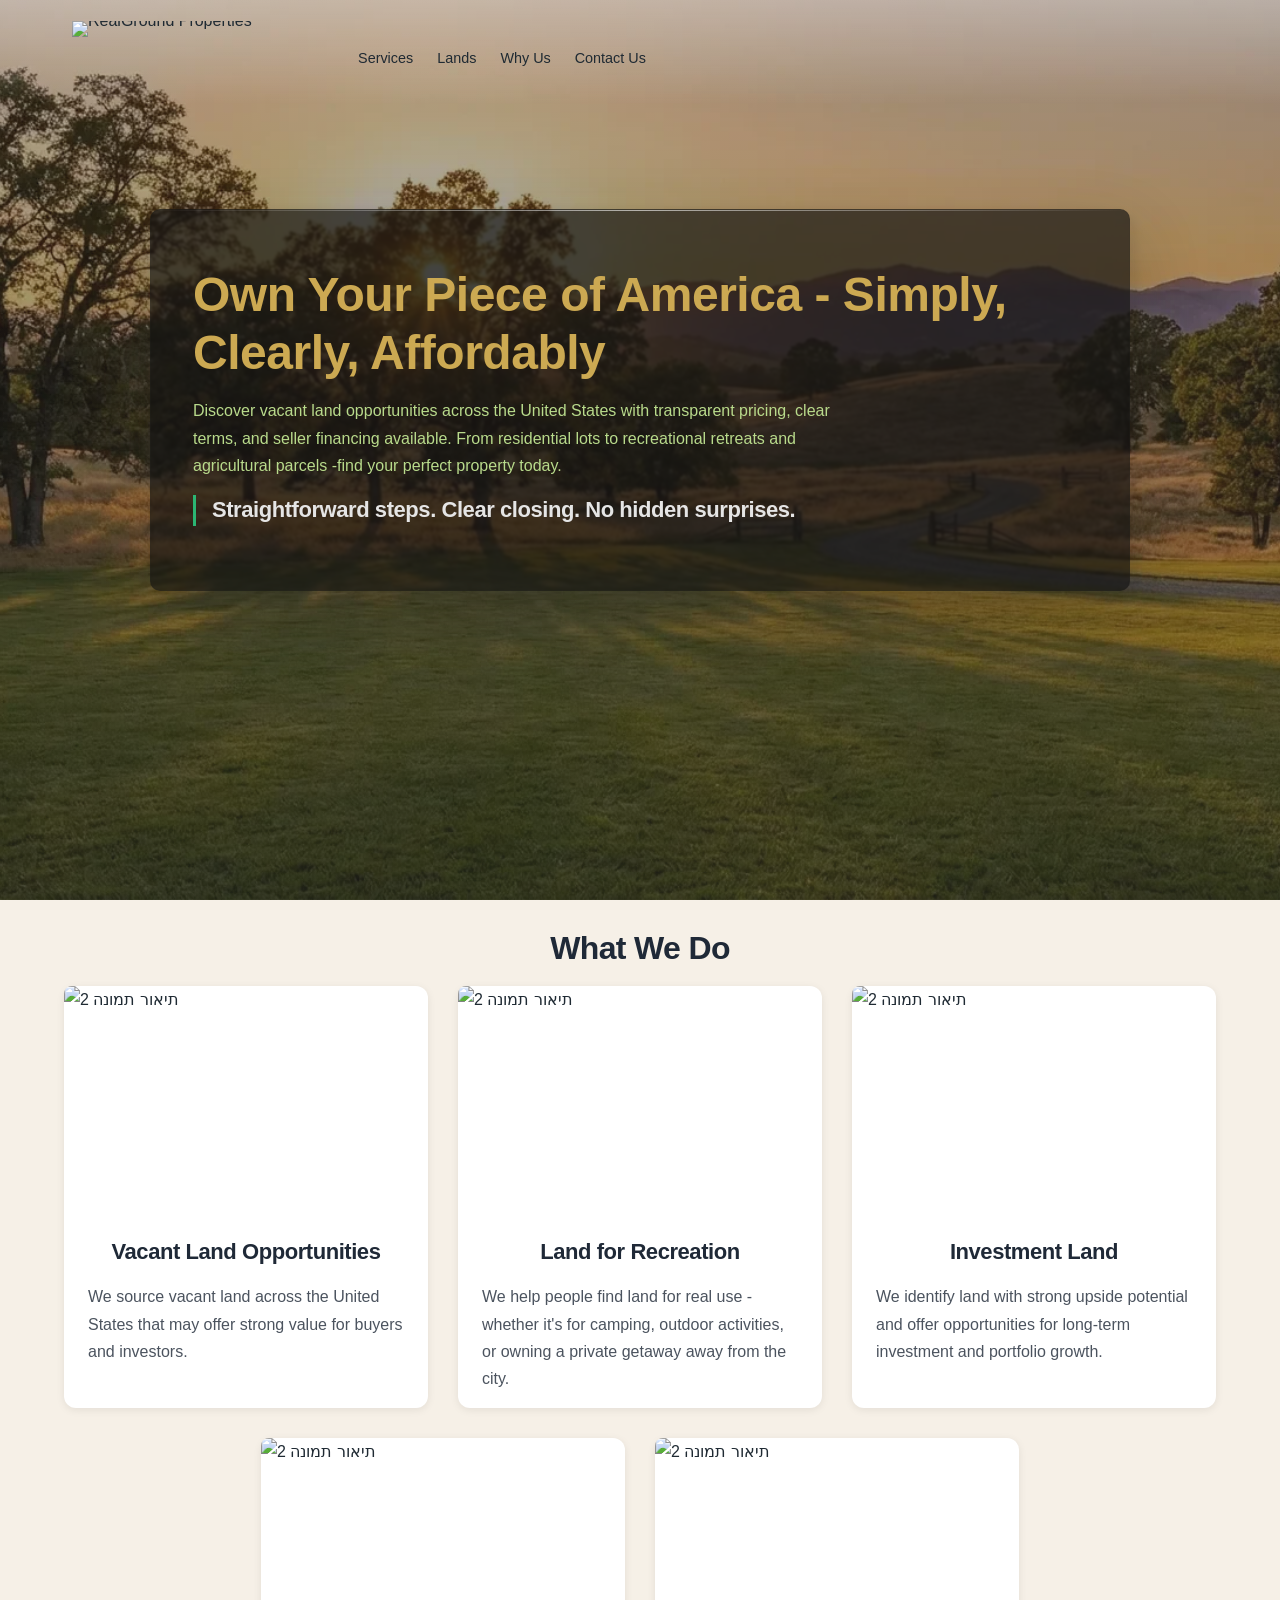
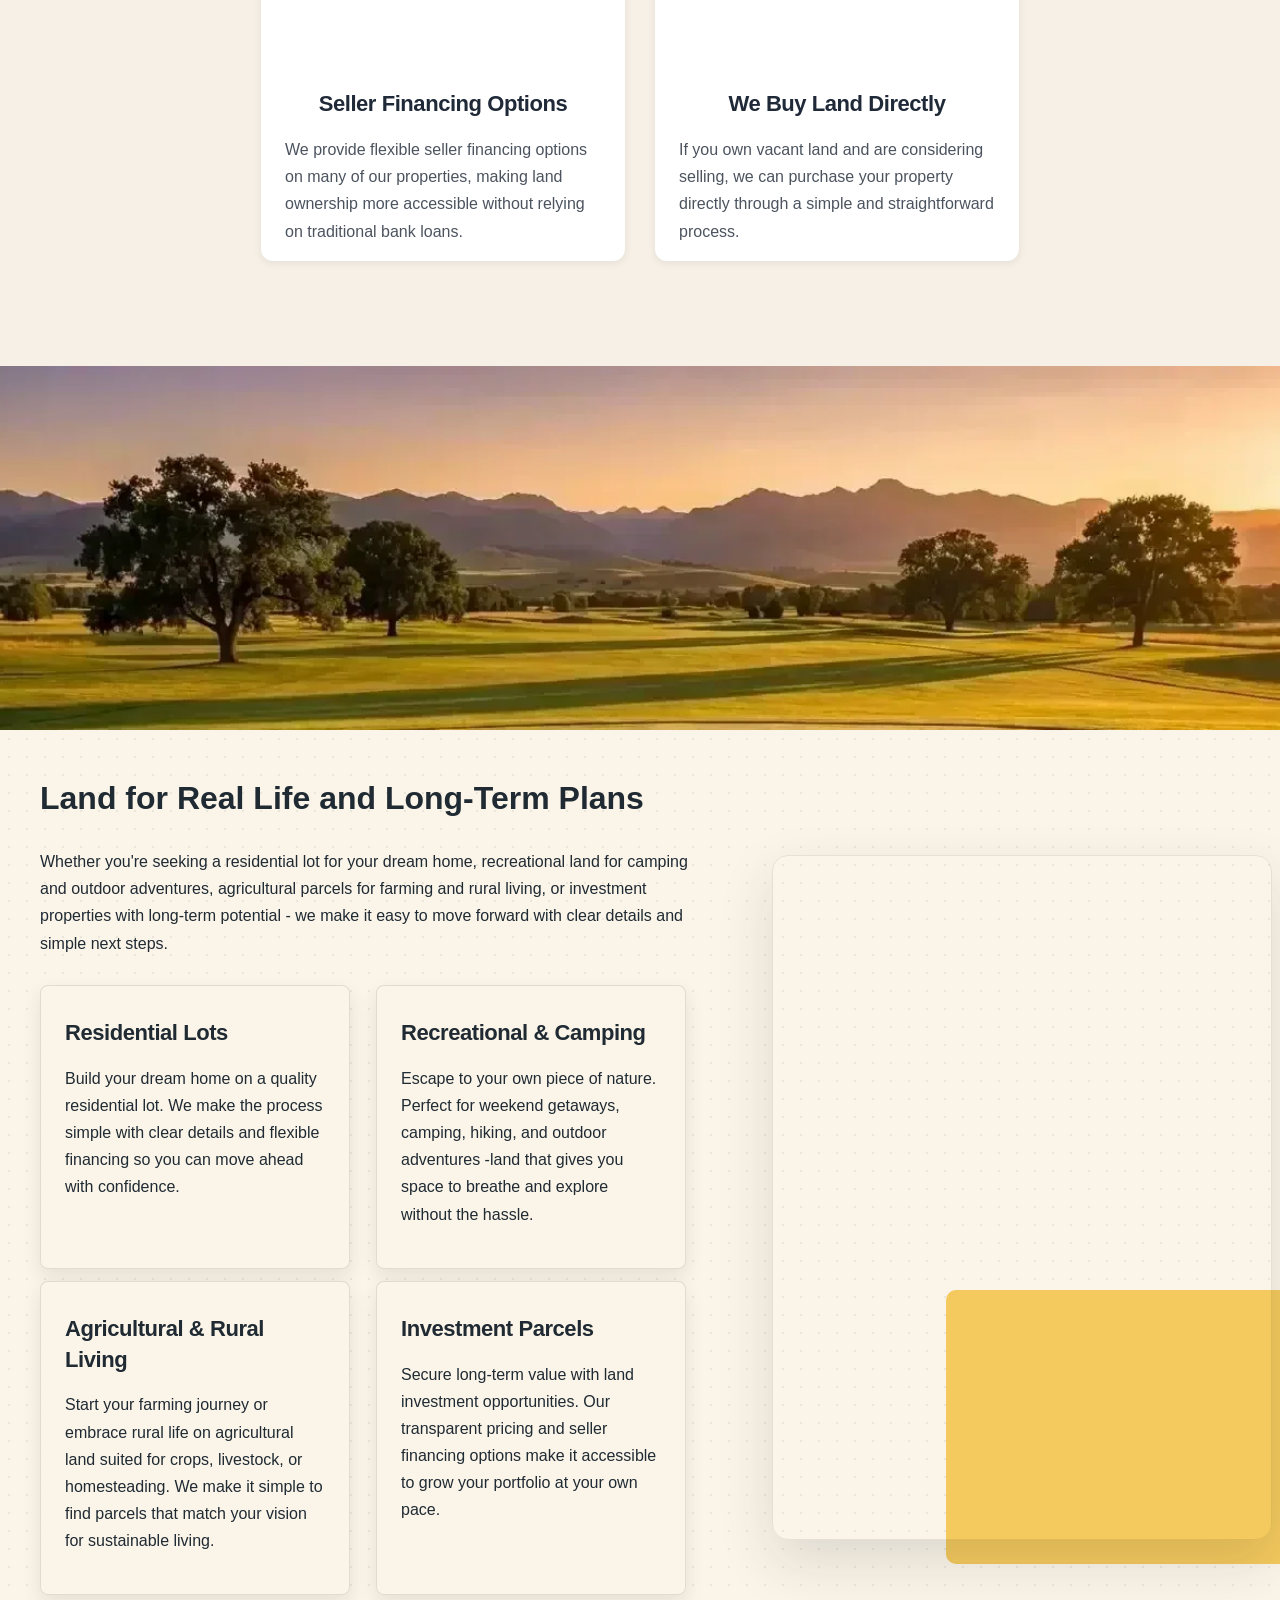
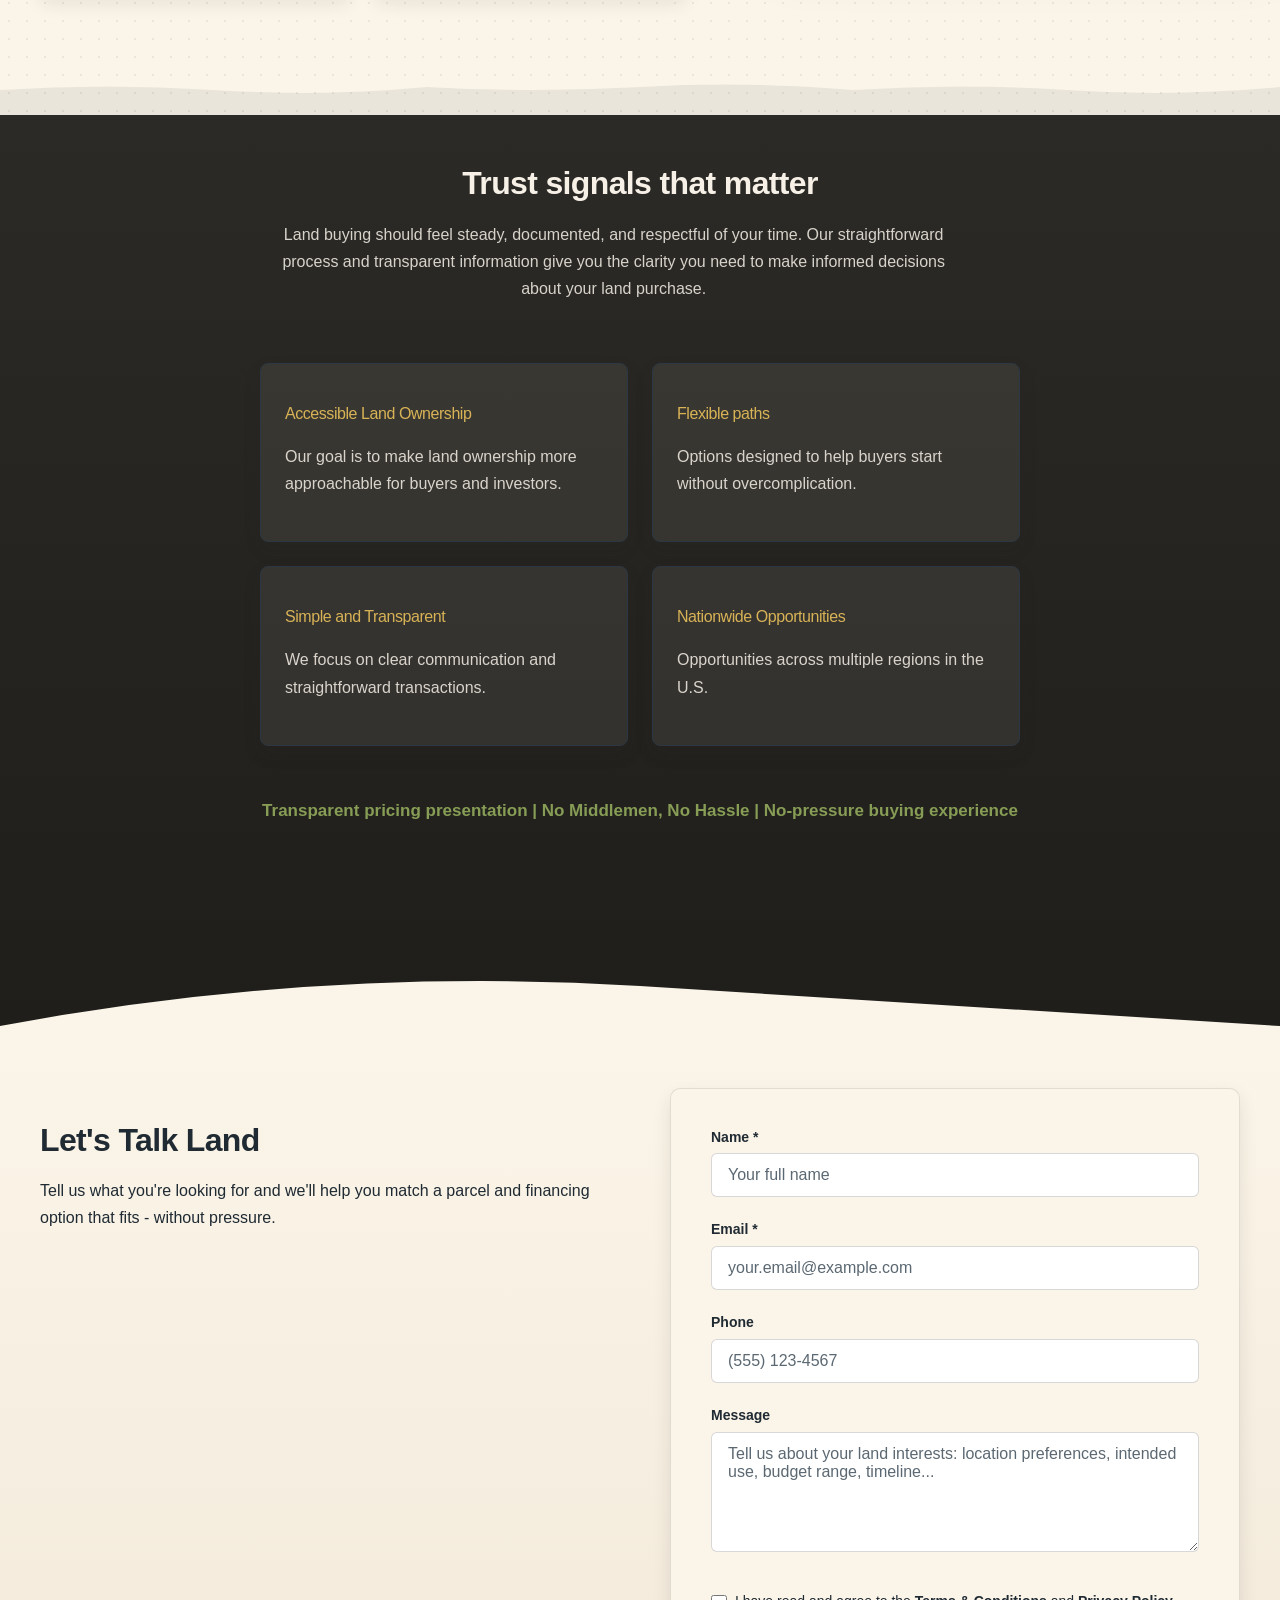
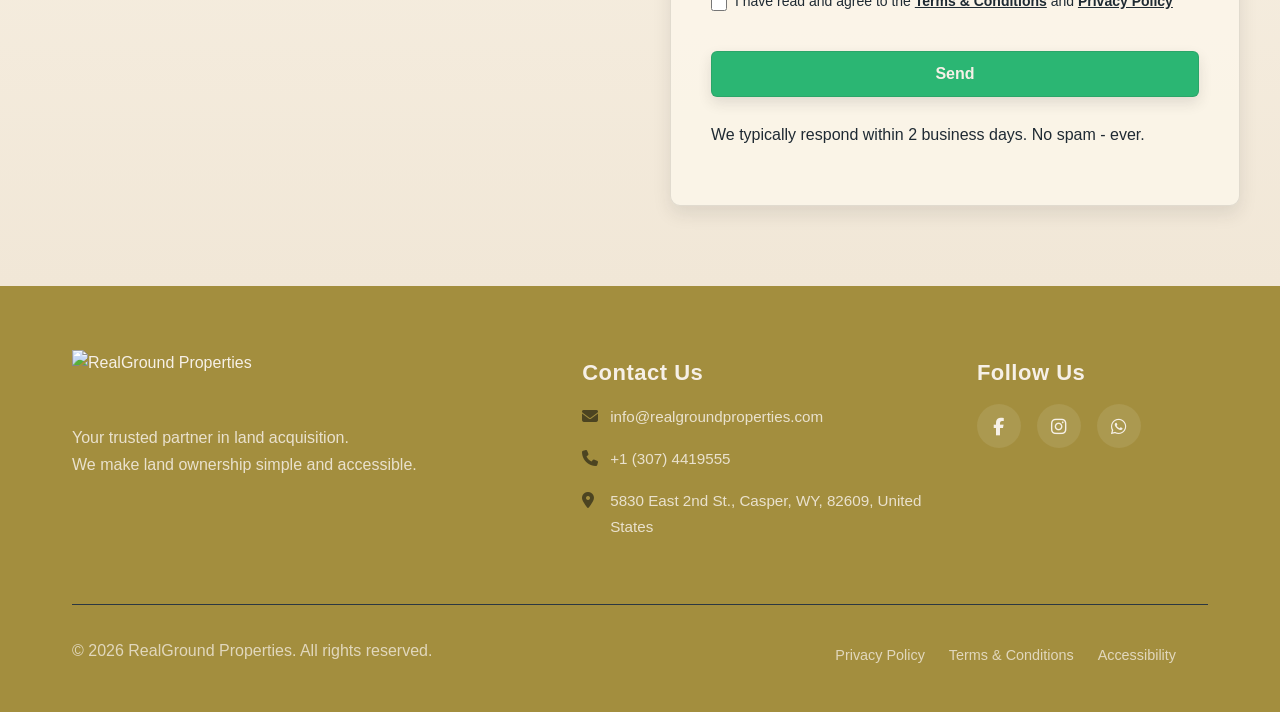
==== commit d39dc7bb: "Background sync: Progressive GitHub Sync" ====
--- a/public/index.html
+++ b/public/index.html
@@ -1 +1 @@
-<!doctype html><html dir="ltr" lang="en"><head><meta charset="UTF-8"><meta content="width=device-width,initial-scale=1" name="viewport"><meta content="index, follow" name="robots"><title>Own Vacant Land with Seller Financing - RealGround Properties</title><meta content="RealGround Properties makes land ownership accessible. Browse residential lots, recreational land, and agricultural parcels with transparent pricing and flexible financing." name="description"><meta content="high point land company, peoples land company, vacant land for sale, land with seller financing, buy land online" name="keywords"><link href="/assets/favicon.ico" rel="icon" type="image/x-icon"><link href="/assets/favicon-16x16.png" rel="icon" type="image/png" sizes="16x16"><link href="/assets/favicon-32x32.png" rel="icon" type="image/png" sizes="32x32"><link href="/assets/favicon-48x48.png" rel="icon" type="image/png" sizes="48x48"><link href="/assets/favicon-192x192.png" rel="icon" type="image/png" sizes="192x192"><link href="/assets/favicon-512x512.png" rel="icon" type="image/png" sizes="512x512"><link href="/assets/apple-touch-icon.png" rel="apple-touch-icon"><script>!function(){"use strict";var t="d9f74f8d-98fa-4a19-858f-40786062521f",e="https://api.zappy5.com/api/analytics/track",a=18e5,n=2592e6,o=!0,i=!0,r=!0;var s=function(){var e="zappy_visitor_"+t,a=null;try{if(a=localStorage.getItem(e)){var o=JSON.parse(a),i=Date.now();if(i-o.created<n)return o.lastSeen=i,localStorage.setItem(e,JSON.stringify(o)),o.id}}catch(t){console.warn("Zappy Analytics: LocalStorage not available")}var r="zv_"+Date.now()+"_"+Math.random().toString(36).substr(2,9);try{localStorage.setItem(e,JSON.stringify({id:r,created:Date.now(),lastSeen:Date.now()}))}catch(t){}return r}(),c=function(){var e="zappy_session_"+t,n=null;try{if(n=sessionStorage.getItem(e)){var o=JSON.parse(n),i=Date.now();if(i-o.timestamp<a)return o.timestamp=i,sessionStorage.setItem(e,JSON.stringify(o)),o.id}}catch(t){console.warn("Zappy Analytics: SessionStorage not available")}var r="zs_"+Date.now()+"_"+Math.random().toString(36).substr(2,9);try{sessionStorage.setItem(e,JSON.stringify({id:r,timestamp:Date.now()}))}catch(t){}return r}();function l(a,n){n=n||{};var o={website_id:t,event_type:a,page_path:window.location.pathname,referrer:document.referrer||"direct",visitor_id:s,session_id:c,metadata:n};if(navigator.sendBeacon){var i=new Blob([JSON.stringify(o)],{type:"application/json"});navigator.sendBeacon(e,i)}else fetch(e,{method:"POST",headers:{"Content-Type":"application/json"},body:JSON.stringify(o),keepalive:!0}).catch(function(t){console.warn("Zappy Analytics: Failed to track event",t)})}o&&l("pageview",{title:document.title,url:window.location.href}),i&&document.addEventListener("click",function(t){var e=t.target;if("BUTTON"===e.tagName||e.closest("button")){var a="BUTTON"===e.tagName?e:e.closest("button");l("click",{element:"button",text:a.textContent.trim().substring(0,100),id:a.id||null,class:a.className||null})}else if("A"===e.tagName||e.closest("a")){var n="A"===e.tagName?e:e.closest("a");l("navigation",{element:"link",text:n.textContent.trim().substring(0,100),href:n.href,external:n.hostname!==window.location.hostname})}},!0),r&&document.addEventListener("submit",function(t){var e=t.target;l("form_submit",{form_id:e.id||null,form_name:e.name||null,form_action:e.action||null,form_method:e.method||"GET"})},!0);var d=Date.now();window.addEventListener("beforeunload",function(){l("page_unload",{time_on_page:Math.floor((Date.now()-d)/1e3),page_path:window.location.pathname})}),window.zappyAnalytics={track:l,getVisitorId:function(){return s},getSessionId:function(){return c}}}()</script><meta content="Own Vacant Land with Seller Financing - RealGround Properties" property="og:title"><meta content="RealGround Properties makes land ownership accessible. Browse residential lots, recreational land, and agricultural parcels with transparent pricing and flexible financing." property="og:description"><meta content="summary_large_image" name="twitter:card"><meta content="Own Vacant Land with Seller Financing - RealGround Properties" name="twitter:title"><meta content="RealGround Properties makes land ownership accessible. Browse residential lots, recreational land, and agricultural parcels with transparent pricing and flexible financing." name="twitter:description"><meta content="website" property="og:type"><meta content="en_US" property="og:locale"><link href="https://cdnjs.cloudflare.com/ajax/libs/font-awesome/6.4.0/css/all.min.css" rel="stylesheet"><link href="/assets/favicon.ico" rel="icon" type="image/x-icon"><link href="/assets/favicon-16x16.png" rel="icon" type="image/png" sizes="16x16"><link href="/assets/favicon-32x32.png" rel="icon" type="image/png" sizes="32x32"><link href="/assets/favicon-48x48.png" rel="icon" type="image/png" sizes="48x48"><link href="/assets/favicon-192x192.png" rel="icon" type="image/png" sizes="192x192"><link href="/assets/favicon-512x512.png" rel="icon" type="image/png" sizes="512x512"><link href="/assets/apple-touch-icon.png" rel="apple-touch-icon"><link href="https://cdn.jsdelivr.net/npm/vanilla-cookieconsent@3/dist/cookieconsent.css" rel="stylesheet"><script src="https://cdn.jsdelivr.net/npm/vanilla-cookieconsent@3/dist/cookieconsent.umd.js"></script><script src="https://cdn.jsdelivr.net/gh/mickidum/acc_toolbar/acctoolbar/acctoolbar.min.js"></script><style data-zappy-section-v2-css="true">.home-Hero-section{position:relative;min-height:100vh;display:flex;align-items:center;justify-content:flex-start;overflow:visible;padding:0;background-color:#2c2b27;color:var(--text-light)}.home-Hero-section__background{position:absolute;top:0;left:0;width:100%;height:100%;background-size:cover;background-position:center;background-repeat:no-repeat;z-index:0}.home-Hero-section__background::after{content:'';position:absolute;top:0;left:0;width:100%;height:100%;background:linear-gradient(180deg,rgba(44,43,39,0) 0,rgba(44,43,39,.16) 100%);z-index:1}.home-Hero-section__container{position:relative;z-index:10;width:100%;max-width:1200px;margin:0 auto;padding:140px 60px 80px;display:flex;align-items:center;min-height:100vh}.home-Hero-section__content-card{width:100%;max-width:520px;background:rgba(251,245,233,.92);backdrop-filter:blur(14px);-webkit-backdrop-filter:blur(14px);border-radius:10px;padding:48px 44px;border:1px solid rgba(44,43,39,.12);box-shadow:0 30px 70px rgba(44,43,39,.28),0 0 0 1px rgba(255,255,255,.55) inset;color:var(--text-dark)}.home-Hero-section__headline{font-family:Georgia,'Times New Roman',Times,serif;font-size:44px;font-weight:500;letter-spacing:-.01em;line-height:1.15;color:var(--text-dark);margin:0 0 24px 0}.home-Hero-section__description{font-family:system-ui,-apple-system,Segoe UI,Roboto,Helvetica,Arial,sans-serif;font-size:16px;font-weight:500;line-height:1.75;color:var(--text-dark);margin:0 0 20px 0}.home-Hero-section__reassurance{font-family:system-ui,-apple-system,Segoe UI,Roboto,Helvetica,Arial,sans-serif;font-size:15px;font-weight:700;line-height:1.2;color:#6f6a60;margin:0 0 32px 0}.home-Hero-section__cta-row{display:flex;gap:14px;flex-wrap:wrap}.home-Hero-section__btn{display:inline-flex;align-items:center;justify-content:center;text-decoration:none;font-family:system-ui,-apple-system,Segoe UI,Roboto,Helvetica,Arial,sans-serif;font-weight:700;font-size:14px;line-height:1;padding:14px 26px;border-radius:6px;transition:transform 220ms ease,box-shadow 220ms ease,background-color 220ms ease,color 220ms ease,border-color 220ms ease;cursor:pointer}.home-Hero-section__btn--primary{background:var(--primary);color:#fff;border:1px solid rgba(44,43,39,.12);box-shadow:0 6px 14px rgba(43,182,115,.24)}.home-Hero-section__btn--primary:hover{background:#25a062;transform:translateY(-2px);box-shadow:0 10px 22px rgba(43,182,115,.32)}.home-Hero-section__btn--secondary{background:0 0;color:var(--text-dark);border:2px solid var(--text-dark);box-shadow:0 4px 10px rgba(44,43,39,.1)}.home-Hero-section__btn--secondary:hover{background:rgba(44,43,39,.06);transform:translateY(-2px);box-shadow:0 8px 18px rgba(44,43,39,.14)}.home-Hero-section__divider-wrapper{position:absolute;bottom:0;left:0;width:100%;height:120px;pointer-events:none;z-index:5}.home-Hero-section__divider-wrapper svg{display:block;width:100%;height:100%}@media (max-width:768px){.home-Hero-section{min-height:100vh;align-items:center;justify-content:center}.home-Hero-section__container{padding:120px 20px 60px;min-height:auto}.home-Hero-section__content-card{max-width:100%;padding:36px 28px}.home-Hero-section__headline{font-size:32px;line-height:1.2;margin-bottom:18px}.home-Hero-section__description{font-size:15px;line-height:1.7;margin-bottom:16px}.home-Hero-section__reassurance{font-size:14px;margin-bottom:24px}.home-Hero-section__cta-row{flex-direction:column;gap:12px}.home-Hero-section__btn{width:100%;padding:16px 24px}.home-Hero-section__divider-wrapper{height:80px}}</style><style data-zappy-section-v2-css="true">.home-Hero-section{position:relative;width:100%;min-height:100vh;display:flex;align-items:center;justify-content:flex-start;overflow:visible;padding:0;background-color:#2c2b27}.home-Hero-section__background{position:absolute;top:0;left:0;width:100%;height:100%;background-size:cover;background-position:center;background-repeat:no-repeat;z-index:0}.home-Hero-section__background::after{content:'';position:absolute;top:0;left:0;width:100%;height:100%;background:linear-gradient(180deg,rgba(44,43,39,.35) 0,rgba(44,43,39,.55) 100%);z-index:1}.home-Hero-section__container{position:relative;z-index:2;width:100%;max-width:1200px;margin:0 auto;padding:0 32px;display:flex;align-items:center;min-height:100vh}.home-Hero-section__content-card{background:rgba(251,245,233,.92);backdrop-filter:blur(16px);-webkit-backdrop-filter:blur(16px);border:1px solid rgba(44,43,39,.12);border-radius:10px;padding:48px 42px;max-width:580px;width:100%;box-shadow:0 30px 70px rgba(44,43,39,.24),0 8px 18px rgba(44,43,39,.14);position:relative}.home-Hero-section__content-card::before{content:'';position:absolute;top:0;left:0;right:0;height:1px;background:linear-gradient(90deg,rgba(255,255,255,0) 0,rgba(255,255,255,.6) 50%,rgba(255,255,255,0) 100%);border-radius:10px 10px 0 0}.home-Hero-section__headline{font-family:Georgia,'Times New Roman',Times,serif;font-size:44px;font-weight:500;letter-spacing:-.01em;line-height:1.15;color:var(--text-dark);margin:0 0 24px 0}.home-Hero-section__description{font-family:system-ui,-apple-system,Segoe UI,Roboto,Helvetica,Arial,sans-serif;font-size:16px;font-weight:500;line-height:1.75;color:var(--text-dark);margin:0 0 20px 0}.home-Hero-section__reassurance{font-family:system-ui,-apple-system,Segoe UI,Roboto,Helvetica,Arial,sans-serif;font-size:15px;font-weight:700;line-height:1.4;color:#6f6a60;margin:0 0 32px 0;padding-left:16px;border-left:3px solid var(--primary)}.home-Hero-section__cta-row{display:flex;gap:16px;flex-wrap:wrap}.home-Hero-section__btn{display:inline-flex;align-items:center;justify-content:center;padding:14px 28px;border-radius:6px;font-family:system-ui,-apple-system,Segoe UI,Roboto,Helvetica,Arial,sans-serif;font-size:15px;font-weight:700;line-height:1;text-decoration:none;transition:transform 220ms ease,box-shadow 220ms ease,background-color 220ms ease,color 220ms ease,border-color 220ms ease;cursor:pointer;border:1px solid transparent}.home-Hero-section__btn:hover{transform:translateY(-2px)}.home-Hero-section__btn--primary{background:var(--primary);color:#fff;box-shadow:0 6px 14px rgba(43,182,115,.25);border-color:rgba(44,43,39,.1)}.home-Hero-section__btn--primary:hover{background:#25a562;box-shadow:0 10px 24px rgba(43,182,115,.35)}.home-Hero-section__btn--secondary{background:0 0;color:var(--text-dark);border:2px solid rgba(44,43,39,.24);box-shadow:0 2px 6px rgba(44,43,39,.08)}.home-Hero-section__btn--secondary:hover{background:rgba(44,43,39,.04);border-color:rgba(44,43,39,.35);box-shadow:0 4px 12px rgba(44,43,39,.12)}.home-Hero-section__divider-wrapper{position:absolute;bottom:0;left:0;width:100%;height:100px;pointer-events:none;z-index:5}.home-Hero-section__divider-wrapper svg{display:block;width:100%;height:100%}@media (max-width:768px){.home-Hero-section{min-height:100vh;padding-top:100px}.home-Hero-section__container{padding:0 16px;justify-content:center}.home-Hero-section__content-card{max-width:100%;padding:32px 24px;margin:0}.home-Hero-section__headline{font-size:32px;line-height:1.2;margin-bottom:18px}.home-Hero-section__description{font-size:15px;line-height:1.7;margin-bottom:16px}.home-Hero-section__reassurance{font-size:14px;margin-bottom:24px;padding-left:12px}.home-Hero-section__cta-row{flex-direction:column;gap:12px}.home-Hero-section__btn{width:100%;padding:16px 24px;font-size:14px}.home-Hero-section__divider-wrapper{height:60px}}@media (min-width:769px) and (max-width:1024px){.home-Hero-section__container{padding:0 24px}.home-Hero-section__content-card{max-width:520px;padding:40px 36px}.home-Hero-section__headline{font-size:38px}}</style><link href="/styles.css" rel="stylesheet"><style id="zappy-dropdown-submenu-styles">#navMenu li:has(.sub-menu),.nav-menu li:has(.sub-menu),.navbar li:has(.sub-menu),nav li:has(.sub-menu){position:relative}#navMenu .sub-menu,.nav-menu .sub-menu,.navbar .sub-menu,nav .sub-menu{display:block!important;position:absolute!important;top:100%;left:0;min-width:220px;background:#fff;border-radius:8px;box-shadow:0 8px 25px rgba(0,0,0,.15);padding:8px 0;opacity:0;visibility:hidden;transform:translateY(10px);transition:all .3s ease;z-index:1000;list-style:none;pointer-events:none}#navMenu li:hover>.sub-menu,.nav-menu li:hover>.sub-menu,.navbar li:hover>.sub-menu,nav li:hover>.sub-menu{opacity:1!important;visibility:visible!important;transform:translateY(0)!important;pointer-events:auto!important}.sub-menu li{list-style:none;margin:0;padding:0}.sub-menu a{display:block!important;padding:10px 16px!important;color:var(--text-dark,#333)!important;font-weight:500;text-decoration:none;white-space:nowrap;transition:background-color .2s}.sub-menu .zappy-nav-child>a{padding-left:28px!important;font-size:.9em!important;opacity:.85!important}[dir=rtl] .sub-menu .zappy-nav-child>a,html[lang=ar] .sub-menu .zappy-nav-child>a,html[lang=he] .sub-menu .zappy-nav-child>a{padding-left:10px!important;padding-right:28px!important}.sub-menu .zappy-nav-parent>a{font-weight:600!important}.sub-menu a:hover{background-color:#f5f5f5}[dir=rtl] .nav-menu .sub-menu,[dir=rtl] .navbar .sub-menu,[dir=rtl] nav .sub-menu,html[lang=ar] .nav-menu .sub-menu,html[lang=ar] .navbar .sub-menu,html[lang=ar] nav .sub-menu,html[lang=he] .nav-menu .sub-menu,html[lang=he] .navbar .sub-menu,html[lang=he] nav .sub-menu{left:auto!important;right:0!important}.sub-menu:empty,.sub-menu:not(:has(li)):not(:has(> a)),.sub-menu:not(:has(li:not(.zappy-hidden-menu-item))):not(:has(> a)){display:none!important;opacity:0!important;visibility:hidden!important;pointer-events:none!important}li:has(.menu-group-title):hover>.sub-menu{opacity:1!important;visibility:visible!important;transform:translateY(0)!important;pointer-events:auto!important}#navMenu>li>.menu-group-title,.nav-menu>li>.menu-group-title{display:inline-block;padding:.5rem 1rem;cursor:default;user-select:none}@media (max-width:768px){#navMenu .sub-menu,.nav-menu .sub-menu,.navbar .sub-menu,nav .sub-menu{position:static!important;transform:none!important;box-shadow:none!important;background:0 0!important;max-height:0;overflow:hidden;opacity:0;visibility:hidden;transition:max-height .3s ease,opacity .3s ease;padding:0!important;border-radius:0!important}#navMenu .sub-menu.mobile-expanded,.nav-menu .sub-menu.mobile-expanded,.navbar .sub-menu.mobile-expanded{max-height:none!important;overflow-y:visible!important;opacity:1!important;visibility:visible!important;padding:8px 0 8px 16px!important}[dir=rtl] .sub-menu.mobile-expanded,html[lang=he] .sub-menu.mobile-expanded{padding:8px 16px 8px 0!important}#navMenu li:hover>.sub-menu,.nav-menu li:hover>.sub-menu,.navbar li:hover>.sub-menu,nav li:hover>.sub-menu{opacity:0;visibility:hidden;pointer-events:none}#navMenu li>.sub-menu.mobile-expanded,.nav-menu li>.sub-menu.mobile-expanded,.navbar li>.sub-menu.mobile-expanded,nav li>.sub-menu.mobile-expanded{opacity:1!important;visibility:visible!important;pointer-events:auto!important}#navMenu li:has(.sub-menu),.nav-menu li:has(.sub-menu),.navbar li:has(.sub-menu),nav li:has(.sub-menu){display:flex!important;flex-wrap:wrap!important;align-items:center!important;position:relative!important;min-height:44px!important}#navMenu li:has(.sub-menu)>a,.nav-menu li:has(.sub-menu)>a,.navbar li:has(.sub-menu)>a,nav li:has(.sub-menu)>a{flex:1!important;min-width:0!important}#navMenu li:has(.sub-menu)>.menu-group-title,.nav-menu li:has(.sub-menu)>.menu-group-title,.navbar li:has(.sub-menu)>.menu-group-title,nav li:has(.sub-menu)>.menu-group-title{flex:1!important;min-width:0!important;padding:0!important;line-height:inherit!important}#navMenu li:has(.sub-menu)>.sub-menu,.nav-menu li:has(.sub-menu)>.sub-menu,.navbar li:has(.sub-menu)>.sub-menu,nav li:has(.sub-menu)>.sub-menu{flex-basis:100%!important;width:100%!important}#navMenu li:has(.sub-menu)>a [class*=arrow],#navMenu li:has(.sub-menu)>a [class*=chevron],.nav-menu li:has(.sub-menu)>a .fa-angle-down,.nav-menu li:has(.sub-menu)>a .fa-chevron-down,.nav-menu li:has(.sub-menu)>a [class*=arrow],.nav-menu li:has(.sub-menu)>a [class*=chevron],nav li:has(.sub-menu)>a [class*=arrow],nav li:has(.sub-menu)>a [class*=chevron]{display:none!important;visibility:hidden!important}.mobile-submenu-toggle{display:flex!important;align-items:center!important;justify-content:center!important;width:44px!important;height:auto!important;background:0 0!important;border:none!important;cursor:pointer!important;color:var(--text-dark)!important;position:static!important;flex-shrink:0!important;align-self:stretch!important;z-index:2!important;padding:0!important;margin:0!important}.mobile-submenu-toggle::after{content:''!important;width:0!important;height:0!important;border-left:6px solid transparent!important;border-right:6px solid transparent!important;border-top:7px solid currentColor!important;transition:transform .3s ease!important}.mobile-submenu-toggle.expanded::after{transform:rotate(180deg)!important}.sub-menu a{padding:10px 0!important;display:block!important;color:var(--text-dark)!important;white-space:normal!important}.sub-menu .zappy-nav-child>a{padding-left:28px!important;font-size:.9em!important;opacity:.85!important}[dir=rtl] .sub-menu .zappy-nav-child>a,html[lang=ar] .sub-menu .zappy-nav-child>a,html[lang=he] .sub-menu .zappy-nav-child>a{padding-left:0!important;padding-right:28px!important}.sub-menu .zappy-nav-parent>a{font-weight:600!important}#navMenu.active,.nav-menu.active{max-width:100vw!important;overflow-x:hidden!important;box-sizing:border-box!important}.navbar .sub-menu li a,.zappy-products-dropdown .sub-menu a,nav.navbar .sub-menu li a{color:var(--text-dark)!important}}@media (min-width:769px){.mobile-submenu-toggle{display:none!important}}</style><style id="mobile-lang-menu-deployed-css">@media (max-width:768px){.lang-switcher,.nav-container .lang-switcher,.nav-cta-container .lang-switcher,.nav-ecommerce-icons .lang-switcher,.nav-icons-left .lang-switcher,.navbar .lang-switcher,.navbar .nav-cta-container .lang-switcher{display:none!important}.mobile-lang-menu{width:100%;border-top:1px solid rgba(128,128,128,.2);padding:8px 0 0 0;margin-top:8px}.mobile-lang-toggle{display:flex!important;align-items:center;justify-content:space-between;width:100%;padding:12px 16px;background:0 0;border:none;cursor:pointer;font-size:15px;color:inherit;font-family:inherit}.mobile-lang-toggle::after{content:'';display:inline-block;width:8px;height:8px;border-right:2px solid currentColor;border-bottom:2px solid currentColor;transform:rotate(45deg);transition:transform .3s ease;margin-left:8px}.mobile-lang-toggle.expanded::after{transform:rotate(-135deg)}.mobile-lang-options{max-height:0;overflow:hidden;transition:max-height .3s ease}.mobile-lang-options.expanded{max-height:300px}.mobile-lang-option{display:flex!important;align-items:center;gap:10px;padding:10px 24px;text-decoration:none;color:inherit;font-size:14px;font-family:inherit}.mobile-lang-option:hover{background:rgba(128,128,128,.1)}.mobile-lang-option.active{font-weight:600;opacity:.7;pointer-events:none}.mobile-lang-option img{width:20px;height:20px;border-radius:50%}}@media (min-width:769px){.mobile-lang-menu{display:none!important}}</style><style id="zappy-widget-visibility">#mic-access-tool-box,#mic-access-tool-general-button,#mic-init-access-tool #mic-access-tool-box,#mic-init-access-tool #mic-access-tool-general-button,#mic-init-access-tool .mic-access-tool-general-button,._access-icon,._access-menu,.mic-access-tool-box,.mic-access-tool-general-button,div[id*=mic-access-tool-box]{display:none!important;visibility:hidden!important;opacity:0!important;pointer-events:none!important}</style></head><body><nav class="navbar" style="padding-bottom:5px"><button class="mobile-toggle" aria-label="Menu" id="mobileToggle"><svg viewBox="0 0 24 24" fill="none" height="24" width="24" class="hamburger-icon"><path d="M3 12h18M3 6h18M3 18h18" stroke="currentColor" stroke-linecap="round" stroke-width="2"></path></svg><svg viewBox="0 0 24 24" fill="none" height="24" width="24" class="close-icon" style="display:none"><path d="M18 6L6 18M6 6l12 12" stroke="currentColor" stroke-linecap="round" stroke-width="2"></path></svg></button><button class="phone-header-btn" aria-label="Call" data-phone="+13074419555" style="display:none"><svg viewBox="0 0 24 24" fill="currentColor" height="20" width="20"><path d="M22 16.92v3a2 2 0 0 1-2.18 2 19.79 19.79 0 0 1-8.63-3.07 19.5 19.5 0 0 1-6-6 19.79 19.79 0 0 1-3.07-8.67A2 2 0 0 1 4.11 2h3a2 2 0 0 1 2 1.72 12.84 12.84 0 0 0 .7 2.81 2 2 0 0 1-.45 2.11L8.09 9.91a16 16 0 0 0 6 6l1.27-1.27a2 2 0 0 1 2.11-.45 12.84 12.84 0 0 0 2.81.7A2 2 0 0 1 22 16.92z"></path></svg></button><div class="nav-container"><div class="nav-brand"><a href="/" class="logo-link"><img alt="RealGround Properties" src="/assets/realground-properties-real-estate-logo.webp" class="logo"></a></div><ul class="nav-menu" id="navMenu"><li><a href="#layout-1773937483243-dup-1774014246047">Services</a></li><li><a href="#services">Lands</a></li><li><a href="#stats-dup-1774025932268">Why Us</a></li><li><a href="#contact-dup-1774125310166">Contact Us</a></li></ul><div class="nav-cta-container"></div></div></nav><script>window.addEventListener("load",function(){const e=document.querySelector(".navbar, nav, header");if(!e)return void console.log("[Navbar] Navbar element not found");let t=document.getElementById("mobileToggle")||document.querySelector(".mobile-toggle")||document.querySelector(".hamburger")||document.querySelector(".hamburger-menu")||document.querySelector(".menu-toggle")||document.querySelector(".burger-menu")||document.querySelector('[aria-label="Menu"]')||document.querySelector('[aria-label="תפריט"]');const o=document.querySelector(".phone-header-btn"),n=window.getComputedStyle(e);let r=n.backgroundColor;if(console.log("[Navbar] Initial navbar background:",r),"transparent"===r||"rgba(0, 0, 0, 0)"===r||r.startsWith("rgba")&&r.includes(", 0)")){const e=n.backgroundImage;if(e&&"none"!==e)console.log("[Navbar] Navbar has background image/gradient, using dark text"),r="rgb(240, 240, 240)";else{const e=window.getComputedStyle(document.body).backgroundColor;console.log("[Navbar] Navbar transparent, using body background:",e),r=e}}const i=r.match(/\d+/g);if(i&&i.length>=3){const e=(.299*parseInt(i[0])+.587*parseInt(i[1])+.114*parseInt(i[2]))/255;console.log("[Navbar] Mobile button colors preserved from Claude CSS (luminance:",e.toFixed(2)+")");const n=document.createElement("style");n.id="zappy-mobile-nav-fix";document.documentElement.lang;document.documentElement.dir,n.textContent='\n        /* Hide mobile buttons on desktop, show only on mobile */\n        @media (min-width: 769px) {\n          .mobile-toggle,\n          .phone-header-btn {\n            display: none !important;\n          }\n        }\n        \n        /* Show and position mobile buttons correctly on mobile */\n        @media (max-width: 768px) {\n          .mobile-toggle,\n          .phone-header-btn {\n            position: absolute !important;\n            top: 50% !important;\n            transform: translateY(-50%) !important;\n            z-index: 1001 !important;\n            display: flex !important;\n            align-items: center !important;\n            justify-content: center !important;\n            width: 36px !important;\n            height: 36px !important;\n            border-radius: 50% !important;\n            border: none !important;\n            cursor: pointer !important;\n            padding: 6px !important;\n            background: none !important;\n            color: var(--nav-text, var(--text-dark)) !important;\n          }\n          \n          /* LTR positioning (default): hamburger LEFT, phone RIGHT */\n          html:not([dir="rtl"]):not([lang="he"]):not([lang="ar"]) .mobile-toggle,\n          html[dir="ltr"] .mobile-toggle {\n            left: 12px !important;\n            right: auto !important;\n          }\n          html:not([dir="rtl"]):not([lang="he"]):not([lang="ar"]) .phone-header-btn,\n          html[dir="ltr"] .phone-header-btn {\n            right: 12px !important;\n            left: auto !important;\n          }\n          \n          /* RTL positioning: hamburger RIGHT, phone LEFT */\n          html[dir="rtl"] .mobile-toggle,\n          html[lang="he"] .mobile-toggle,\n          html[lang="ar"] .mobile-toggle {\n            right: 12px !important;\n            left: auto !important;\n          }\n          html[dir="rtl"] .phone-header-btn,\n          html[lang="he"] .phone-header-btn,\n          html[lang="ar"] .phone-header-btn {\n            left: 12px !important;\n            right: auto !important;\n          }\n          \n          /* CRITICAL: Ensure nav-container has min-height on mobile */\n          /* All children are positioned absolutely/fixed on mobile, so height:auto collapses to 0 */\n          .nav-container {\n            min-height: 70px !important;\n            position: relative !important;\n          }\n          \n          /* Ensure SVG icons are properly sized and inherit color */\n          .mobile-toggle svg,\n          .phone-header-btn svg {\n            width: 24px !important;\n            height: 24px !important;\n            /* Don\'t force display - let JavaScript control hamburger/close toggle */\n          }\n          \n          /* Reset nav-cta-container on mobile - remove desktop box-shadow/padding */\n          /* that creates a visible ghost box when CTA button is hidden */\n          .nav-cta-container {\n            box-shadow: none !important;\n            padding: 0 !important;\n          }\n          \n          /* Hide nav-cta-container entirely on mobile when there\'s no lang-switcher */\n          /* (only the CTA button is inside, and it\'s hidden on mobile) */\n          .nav-cta-container:not(:has(.lang-switcher)) {\n            display: none !important;\n          }\n          \n          /* CRITICAL: Prevent hero image fade gradient from bleeding over headline text */\n          /* The .image-fade-gradient has bottom: -30px (extends below parent) */\n          /* On mobile stacked layout, this overlaps the h1 text below the image */\n          .hero-image-column {\n            overflow: hidden !important;\n          }\n          .image-fade-gradient {\n            bottom: 0 !important;\n          }\n          \n          /* Hide desktop language switcher on mobile - hamburger menu handles it */\n          /* High specificity to override stored CSS */\n          .lang-switcher,\n          .nav-cta-container .lang-switcher,\n          .nav-container .lang-switcher,\n          .navbar .lang-switcher,\n          .navbar .nav-cta-container .lang-switcher {\n            display: none !important;\n          }\n        }\n      ';const r=document.getElementById("zappy-mobile-nav-fix");r&&r.remove(),document.head.appendChild(n),console.log("[Navbar] Critical CSS injected for mobile nav positioning");const l=window.innerWidth<=768;if(t){const e=t.querySelector(".hamburger-icon"),o=t.querySelector(".close-icon");e&&(e.style.setProperty("width","24px","important"),e.style.setProperty("height","24px","important"),e.style.setProperty("display","block","important")),o&&(o.style.setProperty("width","24px","important"),o.style.setProperty("height","24px","important"),o.style.setProperty("display","none","important")),l?(t.style.setProperty("position","absolute","important"),t.style.setProperty("top","50%","important"),t.style.setProperty("transform","translateY(-50%)","important"),t.style.setProperty("z-index","1001","important"),t.style.removeProperty("left"),t.style.removeProperty("right"),console.log("[Navbar] Mobile toggle positioning applied (mobile viewport)")):(t.style.removeProperty("position"),t.style.removeProperty("top"),t.style.removeProperty("transform"),t.style.removeProperty("z-index"),t.style.removeProperty("left"),t.style.removeProperty("right"),console.log("[Navbar] Desktop viewport - cleared mobile toggle inline positioning"))}if(o){const e=o.querySelector("svg");e&&(e.style.width="24px",e.style.height="24px",e.setAttribute("width","24"),e.setAttribute("height","24")),l?(o.style.setProperty("position","absolute","important"),o.style.setProperty("top","50%","important"),o.style.setProperty("transform","translateY(-50%)","important"),o.style.setProperty("z-index","1001","important"),o.style.removeProperty("left"),o.style.removeProperty("right"),console.log("[Navbar] Phone button positioning applied (mobile viewport)")):(o.style.removeProperty("position"),o.style.removeProperty("top"),o.style.removeProperty("transform"),o.style.removeProperty("z-index"),o.style.removeProperty("left"),o.style.removeProperty("right"),console.log("[Navbar] Desktop viewport - cleared phone button inline positioning"))}}else console.log("[Navbar] Could not parse background color:",r);t=document.getElementById("mobileToggle")||document.querySelector(".mobile-toggle")||document.querySelector(".hamburger")||document.querySelector(".hamburger-menu")||document.querySelector(".menu-toggle")||document.querySelector(".burger-menu")||document.querySelector('[aria-label="Menu"]')||document.querySelector('[aria-label="תפריט"]');const l=document.getElementById("navMenu")||document.querySelector(".nav-menu")||document.querySelector(".nav-links")||document.querySelector("nav ul:not(.submenu)");if(!t||!l)return void console.log("[Navbar] Mobile toggle or menu not found:",{toggle:!!t,menu:!!l});l.id||(l.id="navMenu"),console.log("[Navbar] Initializing mobile menu...");const a=t.cloneNode(!0);t.parentNode.replaceChild(a,t),a.addEventListener("click",function(e){e.preventDefault(),e.stopPropagation();const t=this.querySelector(".hamburger-icon"),o=this.querySelector(".close-icon");l.classList.contains("active")?(l.classList.remove("active"),t&&t.style.setProperty("display","block","important"),o&&o.style.setProperty("display","none","important"),document.body.style.overflow="",console.log("[Navbar] Menu closed")):(l.classList.add("active"),t&&t.style.setProperty("display","none","important"),o&&o.style.setProperty("display","block","important"),document.body.style.overflow="hidden",console.log("[Navbar] Menu opened"))}),l.querySelectorAll("a").forEach(function(e){e.addEventListener("click",function(){if("#"===this.getAttribute("href"))return;const e=a.querySelector(".hamburger-icon"),t=a.querySelector(".close-icon");l.classList.remove("active"),e&&e.style.setProperty("display","block","important"),t&&t.style.setProperty("display","none","important"),document.body.style.overflow="",console.log("[Navbar] Menu closed (link clicked)")})});var s=l.querySelectorAll(".dropdown-toggle");s.forEach(function(e){e.addEventListener("click",function(e){e.preventDefault(),e.stopPropagation();var t=this.closest(".nav-dropdown");t&&(t.parentNode.querySelectorAll(".nav-dropdown.open").forEach(function(e){e!==t&&e.classList.remove("open")}),t.classList.toggle("open"),console.log("[Navbar] Dropdown toggled:",t.classList.contains("open")?"open":"closed"))})}),document.addEventListener("click",function(e){e.target.closest(".nav-dropdown")||document.querySelectorAll(".nav-dropdown.open").forEach(function(e){e.classList.remove("open")})}),console.log("[Navbar] Dropdown handlers initialized for "+s.length+" dropdowns"),o&&o.addEventListener("click",function(){const e=document.querySelectorAll('a[href^="tel:"]'),t=e.length>0?e[0].getAttribute("href").replace("tel:",""):"+1 (307) 4419555";window.location.href="tel:"+t,console.log("[Navbar] Phone button clicked")}),console.log("[Navbar] Mobile menu initialized successfully");const p=function(){const e=document.querySelector(".whatsapp-float");e&&(window.innerWidth>=769?(e.style.setProperty("display","none","important"),e.style.setProperty("visibility","hidden","important"),e.style.setProperty("opacity","0","important"),e.style.setProperty("pointer-events","none","important"),console.log("[WhatsApp] Button hidden on desktop")):(e.style.removeProperty("display"),e.style.removeProperty("visibility"),e.style.removeProperty("opacity"),e.style.removeProperty("pointer-events"),console.log("[WhatsApp] Button visible on mobile")))};let c;p(),window.addEventListener("resize",function(){clearTimeout(c),c=setTimeout(p,100)})})</script><main><section class="home-Hero-section" id="zappy-section-0-dup-1773844088356" style="--zappy-mobile-bg-position:11% 59%;background-image:url(&quot;assets/business-general-hero-upload-1773860136461.webp&quot;) !important;background-position:11% 59% !important;background-size:cover !important;cursor:url(&quot;data:image/svg+xml,%3Csvg width='18' height='18' viewBox='0 0 50 50' fill='none' xmlns='http://www.w3.org/2000/svg'%3E%3Cpath d='M29.2344 9.93125L4.87351 34.2922C4.67351 34.4922 4.52976 34.7437 4.46101 35.0203L1.60789 46.4984C1.47664 47.0312 1.63289 47.5922 2.02039 47.9797C2.40945 48.3688 2.97351 48.5219 3.50164 48.3922L14.9798 45.5406C15.2548 45.4719 15.5063 45.3297 15.7079 45.1281L40.0688 20.7672L29.2344 9.93125Z' fill='%23FF0083'/%3E%3Cpath d='M46.1937 3.80781C43.2062 0.820311 38.3468 0.820311 35.3578 3.80781L31.4421 7.72344L42.2781 18.5594L46.1937 14.6437C49.1812 11.6547 49.1812 6.79531 46.1937 3.80781Z' fill='%23FF0083'/%3E%3C/svg%3E&quot;) 2 13, pointer !important" data-layout-spec="Home-Hero" data-element-id="zappy-hero-bg-zappy-section-0-dup-1773844088356" data-element-type="background-image" data-hero-type="fullscreen-scrim" data-mobile-bg-position="11% 59%" data-zappy-bg-color="" data-zappy-bg-image="assets/business-general-hero-upload-1773860136461.webp" data-zappy-bg-overlay-color="#000000" data-zappy-bg-overlay-opacity="17" data-zappy-bg-position="36% 23%" data-zappy-bg-type="image" data-zappy-bg-video-type="" data-zappy-bg-video-url="" data-zappy-bg-zoom="1.1" data-zappy-mobile-bg-zoom="1" data-zappy-section="true"><div class="home-Hero-section__background" style="background-image:none;background-size:cover;background-position:center" id="zappy-section-1"></div><div class="home-Hero-section__container" style="justify-content:center" id="zappy-section-2"><div class="home-Hero-section__content-card" style="background-color:#121212ab;backdrop-filter:blur(1px);max-width:980px;margin-top:-100px" id="zappy-section-3"><h1 class="home-Hero-section__headline"><font color="#cca952">Own Your Piece of America - Simply, Clearly, Affordably</font></h1><p style="color:#b9db8c" class="home-Hero-section__description">Discover vacant land opportunities across the United States with transparent pricing, clear terms, and seller financing available. From residential lots to recreational retreats and agricultural parcels -find your perfect property today.</p><h3 class="home-Hero-section__reassurance"><font color="#e5e5e5">Straightforward steps. Clear closing. No hidden surprises.</font></h3><div class="home-Hero-section__cta-row" id="zappy-section-4"></div></div></div><div class="home-Hero-section__divider-wrapper" style="display:none !important;display:none !important;display:none !important;display:none !important;display:none !important;display:none !important;display:none !important;display:none !important;display:none !important;display:none !important;display:none !important;display:none !important;display:none !important;display:none !important;display:none !important;display:none !important;display:none !important;display:none !important;display:none !important;display:none !important;display:none !important;display:none !important" id="zappy-section-5"><svg viewBox="0 0 1200 100" aria-hidden="true" preserveAspectRatio="none" xmlns="http://www.w3.org/2000/svg"><defs><linearGradient id="heroFadeGradient-dup-1773785637161-0-dup-1773844088356-0" x1="0%" x2="0%" y1="0%" y2="100%"><stop offset="0%" style="stop-color:#FBF5E9;stop-opacity:0"></stop><stop offset="100%" style="stop-color:#FBF5E9;stop-opacity:1"></stop></linearGradient></defs><path d="M0,100 L0,35 Q100,42 200,38 T400,35 Q500,40 600,36 T800,38 Q900,34 1000,40 T1200,36 L1200,100 Z" fill="var(--bg-light)"></path></svg></div></section><section class="layout-section" id="layout-1773937483243-dup-1774014246047" style="width:100%;padding:60px 0px;direction:rtl;min-height:1066.47px !important;padding-top:20px" data-component-id="imagecard-3col" data-zappy-component="true"><div class="container" style="max-width:1200px;margin:0 auto;padding:0 1.5rem"><h2 style="font-size:32px;font-weight:700;color:rgb(31, 41, 55);margin-bottom:40px;text-align:center;font-family:Fraunces, &quot;DM Serif Display&quot;, Georgia, serif">What We Do</h2><div class="zappy-preserve-css-grid image-card-grid" style="display:grid;gap:30px;direction:ltr;text-align:left;--zappy-grid-cols:repeat(3, minmax(0, 1fr));grid-template-columns:repeat(3, minmax(0, 1fr));align-items:stretch !important" id="zappy-auto-grid-1773937483937-8ebcze-dup-1773943746120-0-dup-1773943916445-0-dup-1773951973975-0-dup-1774014246047-0" data-original-gap="30px" data-original-item-width="364" data-zappy-auto-grid="true" data-zappy-explicit-columns="true"><div style="background:white;border-radius:12px;box-shadow:rgba(0, 0, 0, 0.08) 0px 2px 8px;border-bottom-left-radius:12px;border-bottom-right-radius:12px" data-grid-item-index="0"><div style="position:relative !important;overflow:hidden !important;width:100% !important;max-width:100% !important;margin-left:auto !important;margin-right:auto !important;height:228px !important;display:block !important;padding-bottom:62.6374% !important" data-element-id="img-1773937483934-6k0u1hbcm" data-element-type="image" data-zappy-wrapper-margins-applied="true" data-zappy-zoom-aspect-ratio="0.626374" data-zappy-zoom-clip="true" data-zappy-zoom-wrapper="true" data-zappy-zoom-wrapper-height="228px" data-zappy-zoom-wrapper-width="364px" data-zappy-zoom-wrapper-width-mode="grid-responsive"><img alt="תיאור תמונה 2" src="/assets/business-general-service-upload-1773936817578-z7kxnp.webp?v=1773936825059" class="layout-placeholder-image" data-element-id="img-1773948213909-rdqdyxl9m" data-element-type="image" style="border-radius:8px 8px 0px 0px;object-position:50% 50%;display:block !important;object-fit:cover !important;width:100% !important;height:100% !important;max-width:none !important;margin:0px !important;left:0% !important;top:0% !important;max-height:none !important;position:absolute !important" data-zappy-original-height="227.5" data-zappy-original-width="364" data-zappy-zoom="1" data-context="תיאור תמונה 2" data-placeholder="layout-image-1773937483243-2ochl273u" data-zappy-editable-image="true"></div><div style="padding:24px;padding-top:15px;padding-bottom:0px"><h3 style="font-size:20px;font-weight:600;color:rgb(31, 41, 55);margin-bottom:10px;font-family:Fraunces, &quot;DM Serif Display&quot;, Georgia, serif;text-align:center">Vacant Land Opportunities</h3><p style="font-size:15px;line-height:1.6;color:rgb(31, 41, 55);opacity:0.8;font-family:Fraunces, &quot;DM Serif Display&quot;, Georgia, serif;text-align:left">We source vacant land across the United States that may offer strong value for buyers and investors.</p></div></div><div style="background:white;border-radius:12px 12px 0px 0px;box-shadow:rgba(0, 0, 0, 0.08) 0px 2px 8px;border-bottom-left-radius:12px;border-bottom-right-radius:12px" data-grid-item-index="1"><div style="position:relative !important;overflow:hidden !important;width:100% !important;max-width:100% !important;margin-left:auto !important;margin-right:auto !important;height:228px !important;display:block !important;padding-bottom:62.6374% !important" data-element-id="img-1773937483934-6k0u1hbcm-dup-1773948210533-l144dm" data-element-type="image" data-zappy-wrapper-margins-applied="true" data-zappy-zoom-aspect-ratio="0.626374" data-zappy-zoom-clip="true" data-zappy-zoom-wrapper="true" data-zappy-zoom-wrapper-height="228px" data-zappy-zoom-wrapper-width="364px" data-zappy-zoom-wrapper-width-mode="grid-responsive"><img alt="תיאור תמונה 2" src="/assets/image-layout-image-1773935691619-ceql9kbkv-1773936355473-yzcr9w.webp?v=1773936357192" class="layout-placeholder-image" data-element-id="img-1773937483934-6k0u1hbcm-dup-1773948210533-l144dm" data-element-type="image" style="border-radius:8px 8px 0px 0px;object-position:50% 50%;cursor:pointer;display:block !important;width:100% !important;height:100% !important;object-fit:cover !important;max-width:none !important;margin:0px !important;left:0% !important;top:0% !important;max-height:none !important;position:absolute !important" data-zappy-original-height="227.5" data-zappy-original-width="364" data-zappy-zoom="1" data-context="תיאור תמונה 2" data-placeholder="layout-image-1773937483243-2ochl273u" data-zappy-editable-image="true"></div><div style="padding:24px;padding-top:15px;padding-bottom:0px"><h3 style="font-size:20px;font-weight:600;color:rgb(31, 41, 55);margin-bottom:10px;font-family:Fraunces, &quot;DM Serif Display&quot;, Georgia, serif;text-align:center">Land for Recreation</h3><p style="font-size:15px;line-height:1.6;color:rgb(31, 41, 55);opacity:0.8;font-family:Fraunces, &quot;DM Serif Display&quot;, Georgia, serif;text-align:left">We help people find land for real use - whether it's for camping, outdoor activities, or owning a private getaway away from the city.</p></div></div><div style="background:white;border-radius:12px;box-shadow:rgba(0, 0, 0, 0.08) 0px 2px 8px;border-bottom-left-radius:12px;border-bottom-right-radius:12px" data-grid-item-index="2"><div style="position:relative !important;overflow:hidden !important;width:100% !important;max-width:100% !important;margin-left:auto !important;margin-right:auto !important;height:228px !important;display:block !important;padding-bottom:62.6374% !important" data-element-id="img-1773937483934-6k0u1hbcm-dup-1773948157023-2598dj" data-element-type="image" data-zappy-wrapper-margins-applied="true" data-zappy-zoom-aspect-ratio="0.626374" data-zappy-zoom-clip="true" data-zappy-zoom-wrapper="true" data-zappy-zoom-wrapper-height="228px" data-zappy-zoom-wrapper-width="364px" data-zappy-zoom-wrapper-width-mode="grid-responsive"><img alt="תיאור תמונה 2" src="/assets/image-layout-image-1773937483243-2ochl273u-1773939774476-mf45hs.webp?v=1773939776010" class="layout-placeholder-image" data-element-id="img-1773937483934-6k0u1hbcm-dup-1773948157023-2598dj" data-element-type="image" style="border-radius:8px 8px 0px 0px;object-position:50% 50%;cursor:pointer;display:block !important;object-fit:cover !important;width:100% !important;height:100% !important;max-width:none !important;margin:0px !important;left:0% !important;top:0% !important;max-height:none !important;position:absolute !important" data-zappy-original-height="227.5" data-zappy-original-width="364" data-zappy-zoom="1" data-context="תיאור תמונה 2" data-placeholder="layout-image-1773937483243-2ochl273u" data-zappy-editable-image="true"></div><div style="padding:24px;padding-top:15px;padding-bottom:0px"><h3 style="font-size:20px;font-weight:600;color:rgb(31, 41, 55);margin-bottom:10px;font-family:Fraunces, &quot;DM Serif Display&quot;, Georgia, serif;text-align:center">Investment Land</h3><p style="font-size:15px;line-height:1.6;color:rgb(31, 41, 55);opacity:0.8;font-family:Fraunces, &quot;DM Serif Display&quot;, Georgia, serif;text-align:left">We identify land with strong upside potential and offer opportunities for long-term investment and portfolio growth.</p></div></div><div style="background:white;border-radius:12px;box-shadow:rgba(0, 0, 0, 0.08) 0px 2px 8px" data-grid-item-index="3"><div style="position:relative !important;overflow:hidden !important;width:100% !important;max-width:100% !important;margin-left:auto !important;margin-right:auto !important;height:228px !important;display:block !important;padding-bottom:62.6374% !important" data-element-id="img-1773939152977-0s0k05mz2" data-element-type="image" data-zappy-wrapper-margins-applied="true" data-zappy-zoom-aspect-ratio="0.626374" data-zappy-zoom-clip="true" data-zappy-zoom-wrapper="true" data-zappy-zoom-wrapper-height="228px" data-zappy-zoom-wrapper-width="364px" data-zappy-zoom-wrapper-width-mode="grid-responsive"><img alt="תיאור תמונה 2" src="/assets/image-layout-image-1773937483243-9df9bslqx-1773942221154-smv9fn.webp?v=1773942222507" class="layout-placeholder-image" data-element-id="img-1773948294807-c3v2n0xxv" data-element-type="image" style="border-radius:8px 8px 0px 0px;object-position:44% 5%;display:block !important;object-fit:cover !important;width:100% !important;height:100% !important;max-width:none !important;margin:0px !important;position:absolute !important;left:0% !important;top:0% !important;max-height:none !important" data-zappy-original-height="227.5" data-zappy-original-width="364" data-zappy-zoom="1" data-context="תיאור תמונה 2" data-placeholder="layout-image-1773937483243-2ochl273u" data-zappy-editable-image="true"></div><div style="padding:24px;padding-top:15px;padding-bottom:0px"><h3 style="font-size:20px;font-weight:600;color:rgb(31, 41, 55);margin-bottom:10px;font-family:Fraunces, &quot;DM Serif Display&quot;, Georgia, serif;text-align:center">Seller Financing Options</h3><p style="font-size:15px;line-height:1.6;color:rgb(31, 41, 55);opacity:0.8;font-family:Fraunces, &quot;DM Serif Display&quot;, Georgia, serif;text-align:left">We provide flexible seller financing options on many of our properties, making land ownership more accessible without relying on traditional bank loans.</p></div></div><div style="background:white;border-radius:12px;box-shadow:rgba(0, 0, 0, 0.08) 0px 2px 8px" data-grid-item-index="4"><div style="position:relative !important;overflow:hidden !important;width:100% !important;max-width:100% !important;margin-left:auto !important;margin-right:auto !important;height:228px !important;display:block !important;padding-bottom:62.6374% !important" data-element-id="img-1773939152977-0s0k05mz2-dup-1773948288113-g850vd" data-element-type="image" data-zappy-wrapper-margins-applied="true" data-zappy-zoom-aspect-ratio="0.626374" data-zappy-zoom-clip="true" data-zappy-zoom-wrapper="true" data-zappy-zoom-wrapper-height="228px" data-zappy-zoom-wrapper-width="364px" data-zappy-zoom-wrapper-width-mode="grid-responsive"><img alt="תיאור תמונה 2" src="/assets/business-general-service-upload-1773943703960.webp" class="layout-placeholder-image" data-element-id="img-1773939152977-0s0k05mz2-dup-1773948288113-g850vd" data-element-type="image" style="border-radius:8px 8px 0px 0px;object-position:44% 5%;cursor:pointer;display:block !important;width:100% !important;height:100% !important;object-fit:cover !important;max-width:none !important;margin:0px !important;position:absolute !important;left:0% !important;top:0% !important;max-height:none !important" data-zappy-original-height="227.5" data-zappy-original-width="364" data-zappy-zoom="1" data-context="תיאור תמונה 2" data-placeholder="layout-image-1773937483243-2ochl273u" data-zappy-editable-image="true"></div><div style="padding:24px;padding-top:15px;padding-bottom:0px"><h3 style="font-size:20px;font-weight:600;color:rgb(31, 41, 55);margin-bottom:10px;font-family:Fraunces, &quot;DM Serif Display&quot;, Georgia, serif;text-align:center">We Buy Land Directly</h3><p style="font-size:15px;line-height:1.6;color:rgb(31, 41, 55);opacity:0.8;font-family:Fraunces, &quot;DM Serif Display&quot;, Georgia, serif;text-align:left">If you own vacant land and are considering selling, we can purchase your property directly through a simple and straightforward process.</p></div></div></div></div></section><section class="layout-section hero-section" id="layout-1774036303222" style="width:100vw;margin-left:calc(50% - 50vw);position:relative;display:flex;align-items:center;justify-content:center;direction:rtl;overflow:hidden;box-sizing:border-box;background-size:cover !important;background-repeat:no-repeat;min-height:364px;background-image:url(&quot;assets/business-general-hero-upload-1774391336151.webp&quot;) !important;background-position:52% 81% !important;cursor:url(&quot;data:image/svg+xml,%3Csvg width='18' height='18' viewBox='0 0 50 50' fill='none' xmlns='http://www.w3.org/2000/svg'%3E%3Cpath d='M29.2344 9.93125L4.87351 34.2922C4.67351 34.4922 4.52976 34.7437 4.46101 35.0203L1.60789 46.4984C1.47664 47.0312 1.63289 47.5922 2.02039 47.9797C2.40945 48.3688 2.97351 48.5219 3.50164 48.3922L14.9798 45.5406C15.2548 45.4719 15.5063 45.3297 15.7079 45.1281L40.0688 20.7672L29.2344 9.93125Z' fill='%23FF0083'/%3E%3Cpath d='M46.1937 3.80781C43.2062 0.820311 38.3468 0.820311 35.3578 3.80781L31.4421 7.72344L42.2781 18.5594L46.1937 14.6437C49.1812 11.6547 49.1812 6.79531 46.1937 3.80781Z' fill='%23FF0083'/%3E%3C/svg%3E&quot;) 2 13, pointer !important;--zappy-bg-overlay:rgba(0, 0, 0, 0.06);--zappy-bg-image:url(&quot;assets/business-general-hero-upload-1774036325004.webp&quot;)" data-component-id="hero-fullscreen-bg" data-zappy-component="true" data-element-id="zappy-hero-bg-layout-1774036303222" data-element-type="background-image" data-hero-type="fullscreen-scrim" data-zappy-bg-color="" data-zappy-bg-image="assets/business-general-hero-upload-1774036325004.webp" data-zappy-bg-overlay-color="#000000" data-zappy-bg-overlay-opacity="6" data-zappy-bg-position="52% 81%" data-zappy-bg-type="image" data-zappy-bg-video-type="" data-zappy-bg-video-url="" data-zappy-bg-zoom="1"><div class="container" style="position:relative;max-width:1200px;width:100%;margin:0 auto;padding:80px 1.5rem;text-align:center;box-sizing:border-box"></div></section><section class="home-services-section" id="services" data-layout-spec="Home-services"><div class="zappy-preserve-css-grid home-services-container" style="--zappy-grid-cols:660px 560px !important;grid-template-columns:repeat(2, minmax(0, 1fr));display:grid;--zappy-grid-cols:repeat(2, minmax(0, 1fr));gap:12px;align-items:stretch !important" id="zappy-auto-grid-1773860735891-ku7tlm" data-original-gap="12px" data-original-item-width="660" data-zappy-auto-grid="true" data-zappy-explicit-columns="true" data-zappy-grid-align="start"><div class="home-services-content-column" style="gap:12px"><grammarly-extension class="dnXmp" data-grammarly-shadow-root="true" style="position:absolute;top:0px;left:0px;pointer-events:none;--rem:16"></grammarly-extension><grammarly-extension class="dnXmp" data-grammarly-shadow-root="true" style="position:absolute;top:0px;left:0px;pointer-events:none;--rem:16"></grammarly-extension><h2>Land for Real Life and Long-Term Plans</h2><p style="max-width:813px;margin-left:auto;margin-right:auto" class="home-services-intro" data-zappy-text-width="custom">Whether you're seeking a residential lot for your dream home, recreational land for camping and outdoor adventures, agricultural parcels for farming and rural living, or investment properties with long-term potential - we make it easy to move forward with clear details and simple next steps.</p><div class="zappy-preserve-css-grid home-services-grid" style="grid-template-columns:repeat(2, minmax(0px, 1fr));display:grid;--zappy-grid-cols:repeat(2, minmax(0, 1fr));gap:12px;align-items:stretch !important" data-original-gap="12px" data-original-item-width="310" data-zappy-explicit-columns="true"><div class="home-services-card" style="width:310px" data-grid-item-index="0"><h3 style="font-size:20px">Residential Lots</h3><p>Build your dream home on a quality residential lot. We make the process simple with clear details and flexible financing so you can move ahead with confidence.</p></div><div class="home-services-card" style="width:310px" data-grid-item-index="1"><h3 style="font-size:20px">Recreational &amp; Camping</h3><p>Escape to your own piece of nature. Perfect for weekend getaways, camping, hiking, and outdoor adventures -land that gives you space to breathe and explore without the hassle.</p></div><div class="home-services-card" style="width:310px" data-grid-item-index="2"><h3 style="font-size:20px">Agricultural &amp; Rural Living</h3><p>Start your farming journey or embrace rural life on agricultural land suited for crops, livestock, or homesteading. We make it simple to find parcels that match your vision for sustainable living.</p></div><div class="home-services-card" style="width:310px" data-grid-item-index="3"><h3>Investment Parcels</h3><p>Secure long-term value with land investment opportunities. Our transparent pricing and seller financing options make it accessible to grow your portfolio at your own pace.</p></div></div></div><div class="home-services-image-column zappy-grid-item-no-stretch" style="padding-top:85px"><div class="home-services-image-wrapper"><img alt="Beautiful vacant land with rolling hills and natural landscape" src="/assets/business-general-service-upload-1776353861313-x4kjrb.webp?v=1776353863331" data-element-id="img-1773860735841-dcuj8katg" data-element-type="image" style="border-radius:16px;object-position:50% 50% !important;display:block !important;object-fit:cover !important;margin-right:0px !important;margin-left:0px !important" data-zappy-original-height="669" data-zappy-original-width="500" data-context="Aerial view of beautiful vacant land with rolling hills, open fields, and natural vegetation under soft golden-hour sunlight. The land should look inviting and peaceful, showcasing the natural beauty of undeveloped property—perfect for residential, recreational, or agricultural use. Warm earth tones, gentle landscape, documentary photography style for a real estate company specializing in vacant land sales." data-placeholder="home-services-image-1" data-zappy-mobile-object-position="100% 56%" data-zappy-mobile-zoom="1" data-zappy-object-position="50% 50%" height="700" width="600"><div class="home-services-backplate" aria-hidden="true"></div></div></div></div><div class="home-services-divider-wrapper"><svg viewBox="0 0 1200 60" aria-hidden="true" preserveAspectRatio="none" xmlns="http://www.w3.org/2000/svg"><path d="M0,60 L0,35 Q100,28 200,35 T400,32 Q500,38 600,32 T800,35 Q900,28 1000,35 T1200,32 L1200,60 Z" fill="#2B2A26" opacity="0.08"></path></svg></div><grammarly-extension-vbars class="dnXmp" data-grammarly-shadow-root="true" style="display:contents;--rem:16"></grammarly-extension-vbars></section><section class="home-stats-section" id="stats-dup-1774025932268" style="min-height:910.172px !important;text-align:left" data-layout-spec="Home-stats"><grammarly-extension class="dnXmp" data-grammarly-shadow-root="true" style="position:absolute;top:0px;left:0px;pointer-events:none;--rem:16"></grammarly-extension><grammarly-extension class="dnXmp" data-grammarly-shadow-root="true" style="position:absolute;top:0px;left:0px;pointer-events:none;--rem:16"></grammarly-extension><grammarly-extension class="dnXmp" data-grammarly-shadow-root="true" style="position:absolute;top:0px;left:0px;pointer-events:none;--rem:16"></grammarly-extension><grammarly-extension class="dnXmp" data-grammarly-shadow-root="true" style="position:absolute;top:0px;left:0px;pointer-events:none;--rem:16"></grammarly-extension><grammarly-extension class="dnXmp" data-grammarly-shadow-root="true" style="position:absolute;top:0px;left:0px;pointer-events:none;--rem:16"></grammarly-extension><grammarly-extension class="dnXmp" data-grammarly-shadow-root="true" style="position:absolute;top:0px;left:0px;pointer-events:none;--rem:16"></grammarly-extension><grammarly-extension class="dnXmp" data-grammarly-shadow-root="true" style="position:absolute;top:0px;left:0px;pointer-events:none;--rem:16"></grammarly-extension><grammarly-extension class="dnXmp" data-grammarly-shadow-root="true" style="position:absolute;top:0px;left:0px;pointer-events:none;--rem:16"></grammarly-extension><div class="stats-container"><div class="stats-header"><h2>Trust signals that matter</h2><p>Land buying should feel steady, documented, and respectful of your time. Our straightforward process and transparent information give you the clarity you need to make informed decisions about your land purchase.</p></div><div class="zappy-preserve-css-grid assurance-grid" style="--zappy-grid-cols:repeat(2, minmax(0, 1fr));transition:outline 0.15s;display:grid;max-width:760px;grid-template-columns:repeat(2, minmax(0, 1fr))" id="zappy-auto-grid-1773949505308-9nimu4-dup-1774015547693-1-dup-1774022143804-0-dup-1774025932268-0" data-original-gap="24px" data-original-item-width="368" data-zappy-auto-grid="true" data-zappy-explicit-columns="true"><div class="assurance-card" data-grid-item-index="0"><h3 style="color:rgb(244, 201, 93);font-size:18px"><p style="color:rgb(244, 201, 93);font-size:19px">Accessible Land Ownership</p></h3><p>Our goal is to make land ownership more approachable for buyers and investors.</p></div><div class="assurance-card" data-grid-item-index="1"><h3 style="color:rgb(244, 201, 93);font-size:18px"><p style="color:rgb(244, 201, 93);font-size:19px">Flexible paths</p></h3><p>Options designed to help buyers start without overcomplication.</p></div><div class="assurance-card" style="text-align:left;transform:translateX(0px)" data-grid-item-index="2"><h3 style="color:rgb(244, 201, 93);font-size:18px"><p style="color:rgb(244, 201, 93);font-size:19px">Simple and Transparent</p></h3><p>We focus on clear communication and straightforward transactions.</p></div><div class="assurance-card" style="box-sizing:border-box;transition:outline 0.15s;background-color:rgba(246, 240, 231, 0.08) !important;padding:28px 24px !important" data-grid-item-index="3"><h3 style="color:rgb(244, 201, 93);font-size:18px"><p style="color:rgb(244, 201, 93);font-size:19px">Nationwide Opportunities</p></h3><p>Opportunities across multiple regions in the U.S.</p></div></div></div><div class="home-stats-divider-wrapper"><svg viewBox="0 0 1200 80" aria-hidden="true" preserveAspectRatio="none" xmlns="http://www.w3.org/2000/svg"><path d="M0,80 L0,80 Q300,20 600,40 T1200,80 L1200,80 Z" fill="#FBF5E9"></path></svg></div><div class="zappy-inserted-element" style="width:100%;text-align:left" id="zappy-element-1774017529280-wyx64ojh8-dup-1774022143804-1-dup-1774025932268-1" data-element-id="zappy-element-1774017529280-wyx64ojh8" data-element-type="paragraph"><ul class="zappy-vertical-grid" data-zappy-text-width="narrow" style="max-width:45ch;margin-left:auto;margin-right:auto"></ul></div><grammarly-extension-vbars class="dnXmp" data-grammarly-shadow-root="true" style="display:contents;--rem:16"></grammarly-extension-vbars><div class="zappy-inserted-element" style="width:100%;outline:none;max-width:841px;font-size:17px;font-weight:600;color:rgb(127, 177, 15);display:flex;padding-top:35px;justify-content:center !important;margin-left:auto;margin-right:auto" id="zappy-element-1774018476005-uxe9o17dz-dup-1774022143804-2-dup-1774025932268-2" data-element-id="zappy-element-1774018476005-uxe9o17dz" data-element-type="h2" data-zappy-newly-inserted="true" data-zappy-text-width="custom"><font color="#879d55">Transparent pricing presentation | No Middlemen, No Hassle | No-pressure buying experience</font></div><grammarly-extension-vbars class="dnXmp" data-grammarly-shadow-root="true" style="display:contents;--rem:16"></grammarly-extension-vbars></section><section class="home-contact-section" id="contact-dup-1774125310166" style="padding-top:2px" data-layout-spec="Home-contact"><div class="home-contact-container"><div class="home-contact-header"></div><div class="zappy-preserve-css-grid home-contact-content" style="--zappy-grid-cols:repeat(2, minmax(0px, 1fr));display:grid;grid-template-columns:repeat(2, minmax(0px, 1fr))" id="zappy-auto-grid-1774027470668-m9vptc-dup-1774027755267-0-dup-1774125310166-0" data-original-gap="60px" data-original-item-width="570" data-zappy-auto-grid="true" data-zappy-explicit-columns="true" data-zappy-grid-align="start"><div class="home-contact-info-column" style="gap:0px;transition:outline 0.15s;display:flex !important;flex-direction:column !important;align-items:stretch !important;justify-content:flex-start !important" data-grid-item-index="0"><grammarly-extension class="dnXmp" data-grammarly-shadow-root="true" style="position:absolute;top:0px;left:0px;pointer-events:none;--rem:16"></grammarly-extension><grammarly-extension class="dnXmp" data-grammarly-shadow-root="true" style="position:absolute;top:0px;left:0px;pointer-events:none;--rem:16"></grammarly-extension><grammarly-extension class="dnXmp" data-grammarly-shadow-root="true" style="position:absolute;top:0px;left:0px;pointer-events:none;--rem:16"></grammarly-extension><grammarly-extension class="dnXmp" data-grammarly-shadow-root="true" style="position:absolute;top:0px;left:0px;pointer-events:none;--rem:16"></grammarly-extension><h3></h3><h2>Let's Talk Land</h2><p>Tell us what you're looking for and we'll help you match a parcel and financing option that fits - without pressure.</p><div class="zappy-inserted-element" style="border-radius:16px;max-width:100% !important;margin:20px 0px !important;width:100% !important;height:360.625px;overflow:hidden !important" id="zappy-element-1774027511076-t2nzrvbyy-dup-1774027755267-15-dup-1774125310166-1" data-element-id="zappy-element-1774027511076-t2nzrvbyy" data-element-type="image" data-zappy-newly-inserted="true" data-zappy-media-cell="true" data-zappy-original-height="360.625"><div style="position:relative !important;overflow:hidden !important;width:100% !important;max-width:100% !important;margin-left:auto !important;margin-right:auto !important;height:0px !important;display:block !important;padding-bottom:63.3333% !important" data-element-id="zappy-element-1774027511076-t2nzrvbyy" data-element-type="image" data-zappy-wrapper-margins-applied="true" data-zappy-zoom-aspect-ratio="0.633333" data-zappy-zoom-clip="true" data-zappy-zoom-wrapper="true" data-zappy-zoom-wrapper-height="361px" data-zappy-zoom-wrapper-width="570px" data-zappy-zoom-wrapper-width-mode="grid-responsive"><img alt="Image" src="/assets/business-general-service-upload-1774027542091.webp" class="zappy-editable-image" data-element-id="zappy-element-1774027511076-t2nzrvbyy" data-element-type="image" style="border-radius:8px;object-position:50% 50%;display:block !important;width:100% !important;height:117.834% !important;max-width:none !important;object-fit:cover !important;margin:0px !important;position:absolute !important;left:0% !important;top:-8.91702% !important;max-height:none !important" data-zappy-original-height="361" data-zappy-original-width="570" data-zappy-zoom="1" data-original-position="static" data-resize-handler-attached="true" id="zappy-element-1774027511076-t2nzrvbyy-dup-1774027755267-16-dup-1774125310166-2"></div></div></div><div class="home-contact-form-column" style="transition:outline 0.15s" data-grid-item-index="1"><form class="contact-form"><div class="form-group"><label for="contact-name-dup-1774027755267-4-dup-1774125310166-3">Name *</label><input name="name" type="text" id="contact-name-dup-1774027755267-4-dup-1774125310166-3" placeholder="Your full name" required=""></div><div class="form-group"><label for="contact-email-dup-1774027755267-6-dup-1774125310166-4">Email *</label><input name="email" type="email" id="contact-email-dup-1774027755267-6-dup-1774125310166-4" placeholder="your.email@example.com" required=""></div><div class="form-group"><label for="contact-phone-dup-1774027755267-8-dup-1774125310166-5">Phone</label><input name="phone" type="tel" id="contact-phone-dup-1774027755267-8-dup-1774125310166-5" placeholder="(555) 123-4567"></div><div class="form-group"><label for="contact-message-dup-1774027755267-10-dup-1774125310166-6">Message</label><textarea id="contact-message-dup-1774027755267-10-dup-1774125310166-6" name="message" placeholder="Tell us about your land interests: location preferences, intended use, budget range, timeline..." required="" rows="5"></textarea></div><div class="privacy-consent" style="color:var(--text-dark, #333)"><label class="privacy-consent-label"><input name="privacy_consent" type="checkbox" required="" class="privacy-consent-checkbox"><span>I have read and agree to the&nbsp;<a href="/terms" target="_blank">Terms &amp; Conditions</a>&nbsp;and&nbsp;<a href="/privacy" target="_blank">Privacy Policy</a></span></label></div><script data-privacy-consent-validation="">!function(){if(!window._zpcv){window._zpcv=1;var e=document.documentElement.lang||"",t="he"===e||"ar"!==e&&"rtl"===document.documentElement.dir?"יש לאשר את תנאי השימוש ומדיניות הפרטיות":"ar"===e?"يرجى الموافقة على الشروط والأحكام وسياسة الخصوصية":"Please accept the Terms & Conditions and Privacy Policy";document.querySelectorAll(".privacy-consent-checkbox").forEach(function(e){e.setCustomValidity(e.checked?"":t),e.addEventListener("change",function(){e.setCustomValidity(e.checked?"":t)})}),document.addEventListener("submit",function(e){var o=e.target;if(o&&"FORM"===o.tagName){var n=o.querySelector(".privacy-consent-checkbox");if(n&&!n.checked){if(e.preventDefault(),e.stopImmediatePropagation(),"function"==typeof window.zappyNotify)window.zappyNotify(t,"error");else if("function"==typeof window.showNotification)window.showNotification(t,"error");else{document.querySelectorAll(".zappy-privacy-error").forEach(function(e){e.remove()});var i=document.createElement("div");i.className="zappy-privacy-error",i.style.cssText="position:fixed;top:20px;right:20px;max-width:400px;padding:14px 18px;background:#f8d7da;color:#721c24;border:1px solid #f5c6cb;border-radius:8px;box-shadow:0 4px 12px rgba(0,0,0,.15);z-index:10000;font-family:-apple-system,BlinkMacSystemFont,sans-serif;font-size:14px",i.textContent=t,document.body.appendChild(i),setTimeout(function(){i.parentElement&&i.remove()},6e3)}n.focus()}}},!0)}}()</script><button class="btn-primary" style="outline:none" data-element-id="zappy-drop-rwj0ijl3o-dup-1774027755267-11" data-element-type="button" data-native-element="true" type="submit">Send</button><div class="zappy-inserted-element" style="width:100%" id="zappy-element-1774028164474-w9erdd7n2-dup-1774125310166-7" data-element-id="zappy-element-1774028164474-w9erdd7n2" data-element-type="paragraph" data-zappy-newly-inserted="true"><p style="font-size:1rem;max-width:none;margin-left:auto;margin-right:auto" data-element-id="zappy-element-1774028164474-w9erdd7n2" data-element-type="paragraph" data-zappy-newly-inserted="true" id="zappy-element-1774028164474-w9erdd7n2-dup-1774125310166-8">We typically respond within 2 business days. No spam - ever.</p></div></form></div><grammarly-extension-vbars class="dnXmp" data-grammarly-shadow-root="true" style="display:contents;--rem:16" data-grid-item-index="2"></grammarly-extension-vbars></div></div></section></main><footer class="site-footer" style="background-color:#a38e3e"><div class="footer-container"><div class="footer-top"><div class="footer-column footer-about"><img alt="RealGround Properties" src="/assets/realground-properties-real-estate-logo.webp" class="logo" data-element-id="img-1774041151738-pn74jspxx" data-element-type="image" style="position:relative" data-original-position="static"><p class="footer-description">Your trusted partner in land acquisition.&nbsp;<br>We make land ownership simple and accessible.</p></div><div class="footer-column footer-contact" style="text-align:center"><h3 style="text-align:left" class="footer-heading">Contact Us</h3><ul class="contact-list"><li><i class="fas fa-envelope" data-element-id="icon-1774041151738-a1mu8ixqo" data-element-type="icon" data-icon-type="fontawesome" style="color:#3E381D"></i><a href="mailto:info@realgroundproperties.com">info@realgroundproperties.com</a></li><li><i class="fas fa-phone" data-element-id="icon-1774041151738-ke6dnt89j" data-element-type="icon" data-icon-type="fontawesome" style="color:#3E381D"></i><a href="tel:+1 (307) 4419555">+1 (307) 4419555</a></li><li style="text-align:left"><a href="/"><i class="fas fa-map-marker-alt" data-element-id="icon-1774040563963-7swvfmxy7" data-element-type="icon" data-icon-type="fontawesome" style="cursor:pointer;color:#3E381D"></i><span>5830 East 2nd St., Casper, WY, 82609, United States</span></a></li></ul></div><div class="footer-column footer-social"><h3 class="footer-heading">Follow Us</h3><div class="social-links"><a href="https://facebook.com/#" aria-label="Facebook"><i class="fab fa-facebook-f"></i></a><a href="https://instagram.com/#" aria-label="Instagram"><i class="fab fa-instagram"></i></a><a href="https://wa.me/" aria-label="WhatsApp"><i class="fab fa-whatsapp"></i></a></div></div></div><div class="footer-bottom"><div class="footer-bottom-left"><p class="copyright">© 2026 RealGround Properties. All rights reserved.</p></div><div class="footer-bottom-right"><ul class="legal-links"><li><a href="/privacy">Privacy Policy</a></li><li><a href="/terms">Terms &amp; Conditions</a></li><li><a href="/accessibility">Accessibility</a></li></ul><p style="color:#a38e3e"><a href="https://zappy5.com" target="_blank" class="zappy-attribution"></a></p></div></div></div></footer><div data-integration="accessibility:toolbar"></div><script src="/script.js"></script><script id="zappy-mobile-submenu-script">!function(){function e(){if(window.innerWidth>768)return document.querySelectorAll(".mobile-submenu-toggle").forEach(function(e){e.remove()}),void document.querySelectorAll(".sub-menu.mobile-expanded").forEach(function(e){e.classList.remove("mobile-expanded")});document.querySelectorAll(".nav-menu li:has(.sub-menu), nav li:has(.sub-menu), .navbar li:has(.sub-menu), #navMenu li:has(.sub-menu)").forEach(function(e){if(!e.querySelector(".mobile-submenu-toggle")){var t=e.querySelector(".sub-menu"),n=e.querySelector(":scope > a");if(t&&n){var o=document.createElement("button");o.className="mobile-submenu-toggle",o.setAttribute("aria-label","Toggle submenu"),o.setAttribute("type","button"),n.insertAdjacentElement("afterend",o),o.addEventListener("click",function(e){e.preventDefault(),e.stopPropagation(),document.querySelectorAll(".sub-menu.mobile-expanded").forEach(function(e){if(e!==t){e.classList.remove("mobile-expanded");var n=e.parentElement.querySelector(".mobile-submenu-toggle");n&&n.classList.remove("expanded")}}),t.classList.toggle("mobile-expanded"),o.classList.toggle("expanded")})}}})}var t;"loading"===document.readyState?document.addEventListener("DOMContentLoaded",e):e(),window.addEventListener("resize",function(){clearTimeout(t),t=setTimeout(e,250)});var n=new MutationObserver(function(t){t.forEach(function(t){if("attributes"===t.type){var n=t.target;n.classList&&(n.classList.contains("active")||n.classList.contains("open"))&&setTimeout(e,100)}})});setTimeout(function(){document.querySelectorAll(".mobile-menu, .nav-menu, #navMenu, nav").forEach(function(e){n.observe(e,{attributes:!0,attributeFilter:["class","style"]})})},500)}()</script><script id="zappy-navbar-scroll-effect">!function(){var e=document.querySelector("nav.navbar,.navbar:not(.zappy-catalog-menu)"),t=document.querySelector(".zappy-catalog-menu,#zappy-catalog-menu");if(e){var r="rgba(255,255,255,0.85)",o=getComputedStyle(document.documentElement),a=o.getPropertyValue("--text-dark").trim()||"#1a1a1a",s=(o.getPropertyValue("--text-light").trim(),a);e.style.transition="background 0.3s ease,backdrop-filter 0.3s ease,-webkit-backdrop-filter 0.3s ease,box-shadow 0.3s ease",t&&(t.style.transition="background 0.3s ease,backdrop-filter 0.3s ease,-webkit-backdrop-filter 0.3s ease");var n="a,.navbar-brand,.navbar-brand a,.dropdown-toggle,.mobile-toggle,.phone-header-btn,.mobile-hamburger-btn,.mobile-close-btn,.mobile-submenu-toggle,.nav-link",l=["cart-link","login-link","nav-search-toggle","search-toggle"];window.addEventListener("scroll",f,{passive:!0}),window.addEventListener("resize",f,{passive:!0}),f();var i=document.querySelector('section[class*="hero"],[data-hero-type],main>section:first-child'),d=!1;if(i){var p=getComputedStyle(i),c=p.backgroundImage;if(c&&"none"!==c)if(-1!==c.indexOf("url(")){var b=p.backgroundColor.match(/\d+/g);d=!(b&&b.length>=3)||h(parseInt(b[0]),parseInt(b[1]),parseInt(b[2]))<.4}else if(-1!==c.indexOf("gradient")){var y=c.match(/rgba?\(\s*(\d+)\s*,\s*(\d+)\s*,\s*(\d+)/g);if(y&&y.length>0){for(var g=0,m=0;m<y.length;m++){var u=y[m].match(/\d+/g);g+=h(parseInt(u[0]),parseInt(u[1]),parseInt(u[2]))}d=g/y.length<.4}else d=!0}else d=!0;else{var k=p.backgroundColor.match(/\d+/g);k&&k.length>=3&&(d=h(parseInt(k[0]),parseInt(k[1]),parseInt(k[2]))<.4)}}d||(window.removeEventListener("scroll",f),window.removeEventListener("resize",f),e.classList.add("scrolled"),window.innerWidth>768&&(e.style.setProperty("--frosted-text",s),e.style.setProperty("background-image","none","important"),e.style.setProperty("background-color",r,"important"),e.style.backdropFilter="blur(12px)",e.style.webkitBackdropFilter="blur(12px)",e.style.boxShadow="0 2px 16px rgba(0,0,0,0.12)",w(e,s)),t&&(t.classList.add("scrolled"),window.innerWidth>768&&(t.style.setProperty("background",r,"important"),t.style.setProperty("backdrop-filter","blur(12px)","important"),t.style.setProperty("-webkit-backdrop-filter","blur(12px)","important"),w(t,s))),window._zappyNavNoDarkHero=!0)}function w(e,t){for(var r=e.querySelectorAll(n),o=0;o<r.length;o++){var a=!1;(r[o].closest(".sub-menu")||r[o].closest(".dropdown-menu"))&&(a=!0);for(var s=0;s<l.length;s++)if(r[o].classList.contains(l[s])){a=!0;break}a||r[o].style.setProperty("color",t,"important")}}function v(e){for(var t=e.querySelectorAll(n),r=0;r<t.length;r++)t[r].closest(".sub-menu")||t[r].closest(".dropdown-menu")||t[r].style.removeProperty("color")}function f(){if(!window._zappyNavNoDarkHero){if(window.innerWidth<=768)return e.classList.remove("scrolled"),v(e),void(t&&(t.classList.remove("scrolled"),v(t)));(window.scrollY||window.pageYOffset)>60?(e.classList.add("scrolled"),e.style.setProperty("background-color",r,"important"),e.style.setProperty("background-image","none","important"),e.style.setProperty("--frosted-text",s),e.style.backdropFilter="blur(12px)",e.style.webkitBackdropFilter="blur(12px)",e.style.boxShadow="0 2px 16px rgba(0,0,0,0.12)",w(e,s),t&&(t.classList.add("scrolled"),t.style.setProperty("background",r,"important"),t.style.setProperty("backdrop-filter","blur(12px)","important"),t.style.setProperty("-webkit-backdrop-filter","blur(12px)","important"),w(t,s))):(e.classList.remove("scrolled"),e.style.setProperty("background-color","transparent","important"),e.style.removeProperty("background-image"),e.style.removeProperty("--frosted-text"),e.style.backdropFilter="none",e.style.webkitBackdropFilter="none",e.style.boxShadow="none",v(e),t&&(t.classList.remove("scrolled"),t.style.setProperty("background","transparent","important"),t.style.setProperty("backdrop-filter","none","important"),t.style.setProperty("-webkit-backdrop-filter","none","important"),v(t)))}}function h(e,t,r){return t/=255,r/=255,.2126*(e=(e/=255)<=.03928?e/12.92:Math.pow((e+.055)/1.055,2.4))+.7152*(t=t<=.03928?t/12.92:Math.pow((t+.055)/1.055,2.4))+.0722*(r=r<=.03928?r/12.92:Math.pow((r+.055)/1.055,2.4))}}()</script><script id="zappy-mobile-lang-menu-script">!function(){function e(){if(window.innerWidth>768){var e=document.querySelector(".mobile-lang-menu");e&&e.remove()}else if(!document.querySelector(".mobile-lang-menu")){var n=document.querySelector(".lang-switcher");if(n){var a=n.querySelector(".lang-switcher-dropdown");if(a){var i=a.querySelectorAll(".lang-option");if(0!==i.length){var t=document.getElementById("navMenu")||document.querySelector(".nav-menu")||document.querySelector("nav ul");if(t){var l=document.documentElement.lang||"en",s=document.createElement("div");s.className="mobile-lang-menu";var c={he:{name:"עברית",flag:"https://api.iconify.design/circle-flags/il.svg"},en:{name:"English",flag:"https://api.iconify.design/circle-flags/us.svg"},ar:{name:"العربية",flag:"https://api.iconify.design/circle-flags/sa.svg"},fr:{name:"Français",flag:"https://api.iconify.design/circle-flags/fr.svg"},es:{name:"Español",flag:"https://api.iconify.design/circle-flags/es.svg"},de:{name:"Deutsch",flag:"https://api.iconify.design/circle-flags/de.svg"},ru:{name:"Русский",flag:"https://api.iconify.design/circle-flags/ru.svg"},zh:{name:"中文",flag:"https://api.iconify.design/circle-flags/cn.svg"},ja:{name:"日本語",flag:"https://api.iconify.design/circle-flags/jp.svg"},pt:{name:"Português",flag:"https://api.iconify.design/circle-flags/br.svg"},it:{name:"Italiano",flag:"https://api.iconify.design/circle-flags/it.svg"},ko:{name:"한국어",flag:"https://api.iconify.design/circle-flags/kr.svg"}}[l]||{name:l,flag:""},r=document.createElement("button");r.className="mobile-lang-toggle",r.type="button";var g=c.flag?'<img src="'+c.flag+'" width="20" height="20" alt="" style="border-radius:50%;margin-right:8px;margin-left:8px;">':"";r.innerHTML=g+c.name,s.appendChild(r);var o=document.createElement("div");o.className="mobile-lang-options";var d=document.createElement("a");d.className="mobile-lang-option active",d.href="#",d.innerHTML=g+c.name,o.appendChild(d),i.forEach(function(e){var n=document.createElement("a");n.className="mobile-lang-option",n.href=e.getAttribute("href"),n.innerHTML=e.innerHTML,o.appendChild(n)}),s.appendChild(o),t.appendChild(s),r.addEventListener("click",function(e){e.preventDefault(),e.stopPropagation(),r.classList.toggle("expanded"),o.classList.toggle("expanded")})}}}}}}"loading"===document.readyState?document.addEventListener("DOMContentLoaded",e):e(),window.addEventListener("resize",function(){clearTimeout(window._mlrt),window._mlrt=setTimeout(e,250)})}()</script><script>!function(){var t=!1;function e(t){var e=t.querySelector("img");if(e&&("true"===e.getAttribute("data-hero-bg")||"true"===e.getAttribute("data-hero-background")))return!0;var r=(t.style.position||"").replace(/\s*!important\s*/g,"").trim(),o=(t.style.width||"").replace(/\s*!important\s*/g,"").trim(),a=(t.style.height||"").replace(/\s*!important\s*/g,"").trim();return"absolute"===r&&"100%"===o&&"100%"===a}function r(){t||(t=!0,document.querySelectorAll('[data-zappy-zoom-wrapper="true"]').forEach(function(t){var e=t.style.getPropertyValue("width");if(e&&"100%"!==e){t._zappyDesktop||(t._zappyDesktop={wStyle:t.getAttribute("style")});var r=t.querySelector("img");if(r){r._zappyDesktop||(r._zappyDesktop={src:r.getAttribute("src"),style:r.getAttribute("style")});var o,a,p,i,s=r.getAttribute("data-zappy-mobile-zoom"),y=parseFloat(s),n=r.getAttribute("data-zappy-mobile-src"),l=r.getAttribute("data-zappy-mobile-object-position"),m=l||s,c=t.parentElement?((t.parentElement.style.overflow||"")+(window.getComputedStyle(t.parentElement).overflow||"")).trim():"",d=-1!==c.indexOf("hidden")||-1!==c.indexOf("clip");if(d||t.style.setProperty("width","100%","important"),t.style.setProperty("max-width","100%","important"),n&&(r.src=n),m){var u=isFinite(y)&&y>0?y:parseFloat(r.getAttribute("data-zappy-zoom"))||1,h=l||"50% 50%";t.style.setProperty("overflow","hidden","important"),t.style.setProperty("position","relative","important"),t.style.setProperty("width","100%","important"),t.style.setProperty("max-width","100%","important");var b=parseFloat(t.getAttribute("data-zappy-zoom-wrapper-width"))||0,g=parseFloat(t.getAttribute("data-zappy-zoom-wrapper-height"))||0;function z(t,e,r,o){var a=e.getBoundingClientRect();if(a&&a.width&&a.height){var p=t.naturalWidth||0,i=t.naturalHeight||0;if(p>0&&i>0){var s=function(t,e){return!isFinite(t)||t<=0||!isFinite(e)||e<=0?{w:100,h:100}:t>=e?{w:t/e*100,h:100}:{w:100,h:e/t*100}}(p/i,a.width/a.height),y=100,n=100;if(o>=1)y=s.w*o,n=s.h*o;else{var l=(o-.5)/.5;isFinite(l)||(l=0),y=100+(l=Math.max(0,Math.min(1,l)))*(s.w-100),n=100+l*(s.h-100)}var m=function(t){var e=50,r=50;try{var o=(t||"").match(/(-?d+(?:.d+)?)%s+(-?d+(?:.d+)?)%/);o&&(e=parseFloat(o[1]),r=parseFloat(o[2]))}catch(t){}return isFinite(e)||(e=50),isFinite(r)||(r=50),{x:Math.max(0,Math.min(100,e)),y:Math.max(0,Math.min(100,r))}}(r),c=(100-y)*(m.x/100),d=(100-n)*(m.y/100);t.style.setProperty("position","absolute","important"),t.style.setProperty("left",c+"%","important"),t.style.setProperty("top",d+"%","important"),t.style.setProperty("width",y+"%","important"),t.style.setProperty("height",n+"%","important"),t.style.setProperty("max-width","none","important"),t.style.setProperty("max-height","none","important"),t.style.setProperty("display","block","important"),t.style.setProperty("object-fit",o<1?"fill":"cover","important"),t.style.setProperty("transform","none","important"),t.style.setProperty("margin","0","important")}}}b>0&&g>0&&(t.style.setProperty("aspect-ratio",b+"/"+g,"important"),t.style.setProperty("height","auto","important")),z(r,t,h,u),!n||r.complete&&r.naturalWidth>0||(a=t,p=h,i=u,(o=r).addEventListener("load",function t(){o.removeEventListener("load",t);try{z(o,a,p,i)}catch(t){}}))}else d||t.style.setProperty("height","auto","important"),r.style.setProperty("position","relative","important"),r.style.setProperty("width","100%","important"),r.style.setProperty("height","auto","important"),r.style.setProperty("max-width","100%","important"),r.style.setProperty("max-height",d?"none":"400px","important"),r.style.setProperty("object-fit","cover","important"),r.style.setProperty("left","0","important"),r.style.setProperty("top","0","important"),r.style.setProperty("transform","none","important")}}}),document.querySelectorAll("img[data-zappy-mobile-src],img[data-zappy-mobile-object-position],img[data-zappy-mobile-zoom]").forEach(function(t){var r=t.closest('[data-zappy-zoom-wrapper="true"]');if(!r||e(r)){t._zappyDesktop||(t._zappyDesktop={src:t.getAttribute("src"),style:t.getAttribute("style")});var o=t.getAttribute("data-zappy-mobile-src"),a=t.getAttribute("data-zappy-mobile-object-position"),p=parseFloat(t.getAttribute("data-zappy-mobile-zoom"));if(o&&(t.src=o),a&&t.style.setProperty("object-position",a,"important"),p>1){t.style.setProperty("transform","scale("+p+")","important"),t.style.setProperty("transform-origin",a||"50% 50%","important");var i=t.parentElement;i&&i.style.setProperty("overflow","hidden","important")}}}))}function o(){var t=window.innerWidth<=768;document.querySelectorAll('[data-zappy-zoom-wrapper="true"]').forEach(function(r){if(e(r)){r.style.setProperty("position","absolute","important"),r.style.setProperty("top","0","important"),r.style.setProperty("left","0","important"),r.style.setProperty("width","100%","important"),r.style.setProperty("height","100%","important"),r.style.setProperty("max-width","none","important"),r.style.setProperty("overflow","hidden","important"),r.setAttribute("data-zappy-zoom-wrapper-width-mode","full");var o=r.querySelector("img");if(o&&(o.style.setProperty("width","100%","important"),o.style.setProperty("height","100%","important"),o.style.setProperty("object-fit","cover","important"),o.style.setProperty("position","relative","important"),o.style.setProperty("top","0","important"),o.style.setProperty("left","0","important"),o.style.setProperty("max-width","none","important"),o.style.setProperty("max-height","none","important"),o.style.setProperty("display","block","important"),t)){var a=o.getAttribute("data-zappy-mobile-src"),p=o.getAttribute("data-zappy-mobile-object-position"),i=parseFloat(o.getAttribute("data-zappy-mobile-zoom"));a&&(o._zappyDesktop||(o._zappyDesktop={src:o.getAttribute("src"),style:o.getAttribute("style")}),o.src=a),p&&o.style.setProperty("object-position",p,"important"),i>1&&(o.style.setProperty("transform","scale("+i+")","important"),o.style.setProperty("transform-origin",p||"50% 50%","important"))}}})}function a(){o();var a=window.matchMedia("(max-width:768px)");function p(a){a.matches?r():t&&(t=!1,document.querySelectorAll('[data-zappy-zoom-wrapper="true"]').forEach(function(t){t._zappyDesktop&&null!=t._zappyDesktop.wStyle&&t.setAttribute("style",t._zappyDesktop.wStyle);var e=t.querySelector("img");e&&e._zappyDesktop&&(null!=e._zappyDesktop.src&&e.setAttribute("src",e._zappyDesktop.src),null!=e._zappyDesktop.style?e.setAttribute("style",e._zappyDesktop.style):e.removeAttribute("style"))}),document.querySelectorAll("img[data-zappy-mobile-src],img[data-zappy-mobile-object-position],img[data-zappy-mobile-zoom]").forEach(function(t){var r=t.closest('[data-zappy-zoom-wrapper="true"]');r&&!e(r)||t._zappyDesktop&&(null!=t._zappyDesktop.src&&t.setAttribute("src",t._zappyDesktop.src),null!=t._zappyDesktop.style?t.setAttribute("style",t._zappyDesktop.style):t.removeAttribute("style"))}),o())}a.matches&&r();try{a.addEventListener("change",p)}catch(t){a.addListener(p)}}"loading"===document.readyState?document.addEventListener("DOMContentLoaded",a):setTimeout(a,50)}()</script></body></html>+<!doctype html><html dir="ltr" lang="en"><head><meta charset="UTF-8"><meta content="width=device-width,initial-scale=1" name="viewport"><meta content="index, follow" name="robots"><title>Own Vacant Land with Seller Financing - RealGround Properties</title><meta content="RealGround Properties makes land ownership accessible. Browse residential lots, recreational land, and agricultural parcels with transparent pricing and flexible financing." name="description"><meta content="high point land company, peoples land company, vacant land for sale, land with seller financing, buy land online" name="keywords"><link href="/assets/favicon.ico" rel="icon" type="image/x-icon"><link href="/assets/favicon-16x16.png" rel="icon" type="image/png" sizes="16x16"><link href="/assets/favicon-32x32.png" rel="icon" type="image/png" sizes="32x32"><link href="/assets/favicon-48x48.png" rel="icon" type="image/png" sizes="48x48"><link href="/assets/favicon-192x192.png" rel="icon" type="image/png" sizes="192x192"><link href="/assets/favicon-512x512.png" rel="icon" type="image/png" sizes="512x512"><link href="/assets/apple-touch-icon.png" rel="apple-touch-icon"><script>!function(){"use strict";var t="d9f74f8d-98fa-4a19-858f-40786062521f",e="https://api.zappy5.com/api/analytics/track",a=18e5,n=2592e6,o=!0,i=!0,r=!0;var s=function(){var e="zappy_visitor_"+t,a=null;try{if(a=localStorage.getItem(e)){var o=JSON.parse(a),i=Date.now();if(i-o.created<n)return o.lastSeen=i,localStorage.setItem(e,JSON.stringify(o)),o.id}}catch(t){console.warn("Zappy Analytics: LocalStorage not available")}var r="zv_"+Date.now()+"_"+Math.random().toString(36).substr(2,9);try{localStorage.setItem(e,JSON.stringify({id:r,created:Date.now(),lastSeen:Date.now()}))}catch(t){}return r}(),c=function(){var e="zappy_session_"+t,n=null;try{if(n=sessionStorage.getItem(e)){var o=JSON.parse(n),i=Date.now();if(i-o.timestamp<a)return o.timestamp=i,sessionStorage.setItem(e,JSON.stringify(o)),o.id}}catch(t){console.warn("Zappy Analytics: SessionStorage not available")}var r="zs_"+Date.now()+"_"+Math.random().toString(36).substr(2,9);try{sessionStorage.setItem(e,JSON.stringify({id:r,timestamp:Date.now()}))}catch(t){}return r}();function l(a,n){n=n||{};var o={website_id:t,event_type:a,page_path:window.location.pathname,referrer:document.referrer||"direct",visitor_id:s,session_id:c,metadata:n};if(navigator.sendBeacon){var i=new Blob([JSON.stringify(o)],{type:"application/json"});navigator.sendBeacon(e,i)}else fetch(e,{method:"POST",headers:{"Content-Type":"application/json"},body:JSON.stringify(o),keepalive:!0}).catch(function(t){console.warn("Zappy Analytics: Failed to track event",t)})}o&&l("pageview",{title:document.title,url:window.location.href}),i&&document.addEventListener("click",function(t){var e=t.target;if("BUTTON"===e.tagName||e.closest("button")){var a="BUTTON"===e.tagName?e:e.closest("button");l("click",{element:"button",text:a.textContent.trim().substring(0,100),id:a.id||null,class:a.className||null})}else if("A"===e.tagName||e.closest("a")){var n="A"===e.tagName?e:e.closest("a");l("navigation",{element:"link",text:n.textContent.trim().substring(0,100),href:n.href,external:n.hostname!==window.location.hostname})}},!0),r&&document.addEventListener("submit",function(t){var e=t.target;l("form_submit",{form_id:e.id||null,form_name:e.name||null,form_action:e.action||null,form_method:e.method||"GET"})},!0);var d=Date.now();window.addEventListener("beforeunload",function(){l("page_unload",{time_on_page:Math.floor((Date.now()-d)/1e3),page_path:window.location.pathname})}),window.zappyAnalytics={track:l,getVisitorId:function(){return s},getSessionId:function(){return c}}}()</script><meta content="Own Vacant Land with Seller Financing - RealGround Properties" property="og:title"><meta content="RealGround Properties makes land ownership accessible. Browse residential lots, recreational land, and agricultural parcels with transparent pricing and flexible financing." property="og:description"><meta content="summary_large_image" name="twitter:card"><meta content="Own Vacant Land with Seller Financing - RealGround Properties" name="twitter:title"><meta content="RealGround Properties makes land ownership accessible. Browse residential lots, recreational land, and agricultural parcels with transparent pricing and flexible financing." name="twitter:description"><meta content="website" property="og:type"><meta content="en_US" property="og:locale"><link href="https://cdnjs.cloudflare.com/ajax/libs/font-awesome/6.4.0/css/all.min.css" rel="stylesheet"><link href="/assets/favicon.ico" rel="icon" type="image/x-icon"><link href="/assets/favicon-16x16.png" rel="icon" type="image/png" sizes="16x16"><link href="/assets/favicon-32x32.png" rel="icon" type="image/png" sizes="32x32"><link href="/assets/favicon-48x48.png" rel="icon" type="image/png" sizes="48x48"><link href="/assets/favicon-192x192.png" rel="icon" type="image/png" sizes="192x192"><link href="/assets/favicon-512x512.png" rel="icon" type="image/png" sizes="512x512"><link href="/assets/apple-touch-icon.png" rel="apple-touch-icon"><link href="https://cdn.jsdelivr.net/npm/vanilla-cookieconsent@3/dist/cookieconsent.css" rel="stylesheet"><script src="https://cdn.jsdelivr.net/npm/vanilla-cookieconsent@3/dist/cookieconsent.umd.js"></script><script src="https://cdn.jsdelivr.net/gh/mickidum/acc_toolbar/acctoolbar/acctoolbar.min.js"></script><style data-zappy-section-v2-css="true">.home-Hero-section{position:relative;min-height:100vh;display:flex;align-items:center;justify-content:flex-start;overflow:visible;padding:0;background-color:#2c2b27;color:var(--text-light)}.home-Hero-section__background{position:absolute;top:0;left:0;width:100%;height:100%;background-size:cover;background-position:center;background-repeat:no-repeat;z-index:0}.home-Hero-section__background::after{content:'';position:absolute;top:0;left:0;width:100%;height:100%;background:linear-gradient(180deg,rgba(44,43,39,0) 0,rgba(44,43,39,.16) 100%);z-index:1}.home-Hero-section__container{position:relative;z-index:10;width:100%;max-width:1200px;margin:0 auto;padding:140px 60px 80px;display:flex;align-items:center;min-height:100vh}.home-Hero-section__content-card{width:100%;max-width:520px;background:rgba(251,245,233,.92);backdrop-filter:blur(14px);-webkit-backdrop-filter:blur(14px);border-radius:10px;padding:48px 44px;border:1px solid rgba(44,43,39,.12);box-shadow:0 30px 70px rgba(44,43,39,.28),0 0 0 1px rgba(255,255,255,.55) inset;color:var(--text-dark)}.home-Hero-section__headline{font-family:Georgia,'Times New Roman',Times,serif;font-size:44px;font-weight:500;letter-spacing:-.01em;line-height:1.15;color:var(--text-dark);margin:0 0 24px 0}.home-Hero-section__description{font-family:system-ui,-apple-system,Segoe UI,Roboto,Helvetica,Arial,sans-serif;font-size:16px;font-weight:500;line-height:1.75;color:var(--text-dark);margin:0 0 20px 0}.home-Hero-section__reassurance{font-family:system-ui,-apple-system,Segoe UI,Roboto,Helvetica,Arial,sans-serif;font-size:15px;font-weight:700;line-height:1.2;color:#6f6a60;margin:0 0 32px 0}.home-Hero-section__cta-row{display:flex;gap:14px;flex-wrap:wrap}.home-Hero-section__btn{display:inline-flex;align-items:center;justify-content:center;text-decoration:none;font-family:system-ui,-apple-system,Segoe UI,Roboto,Helvetica,Arial,sans-serif;font-weight:700;font-size:14px;line-height:1;padding:14px 26px;border-radius:6px;transition:transform 220ms ease,box-shadow 220ms ease,background-color 220ms ease,color 220ms ease,border-color 220ms ease;cursor:pointer}.home-Hero-section__btn--primary{background:var(--primary);color:#fff;border:1px solid rgba(44,43,39,.12);box-shadow:0 6px 14px rgba(43,182,115,.24)}.home-Hero-section__btn--primary:hover{background:#25a062;transform:translateY(-2px);box-shadow:0 10px 22px rgba(43,182,115,.32)}.home-Hero-section__btn--secondary{background:0 0;color:var(--text-dark);border:2px solid var(--text-dark);box-shadow:0 4px 10px rgba(44,43,39,.1)}.home-Hero-section__btn--secondary:hover{background:rgba(44,43,39,.06);transform:translateY(-2px);box-shadow:0 8px 18px rgba(44,43,39,.14)}.home-Hero-section__divider-wrapper{position:absolute;bottom:0;left:0;width:100%;height:120px;pointer-events:none;z-index:5}.home-Hero-section__divider-wrapper svg{display:block;width:100%;height:100%}@media (max-width:768px){.home-Hero-section{min-height:100vh;align-items:center;justify-content:center}.home-Hero-section__container{padding:120px 20px 60px;min-height:auto}.home-Hero-section__content-card{max-width:100%;padding:36px 28px}.home-Hero-section__headline{font-size:32px;line-height:1.2;margin-bottom:18px}.home-Hero-section__description{font-size:15px;line-height:1.7;margin-bottom:16px}.home-Hero-section__reassurance{font-size:14px;margin-bottom:24px}.home-Hero-section__cta-row{flex-direction:column;gap:12px}.home-Hero-section__btn{width:100%;padding:16px 24px}.home-Hero-section__divider-wrapper{height:80px}}</style><style data-zappy-section-v2-css="true">.home-Hero-section{position:relative;width:100%;min-height:100vh;display:flex;align-items:center;justify-content:flex-start;overflow:visible;padding:0;background-color:#2c2b27}.home-Hero-section__background{position:absolute;top:0;left:0;width:100%;height:100%;background-size:cover;background-position:center;background-repeat:no-repeat;z-index:0}.home-Hero-section__background::after{content:'';position:absolute;top:0;left:0;width:100%;height:100%;background:linear-gradient(180deg,rgba(44,43,39,.35) 0,rgba(44,43,39,.55) 100%);z-index:1}.home-Hero-section__container{position:relative;z-index:2;width:100%;max-width:1200px;margin:0 auto;padding:0 32px;display:flex;align-items:center;min-height:100vh}.home-Hero-section__content-card{background:rgba(251,245,233,.92);backdrop-filter:blur(16px);-webkit-backdrop-filter:blur(16px);border:1px solid rgba(44,43,39,.12);border-radius:10px;padding:48px 42px;max-width:580px;width:100%;box-shadow:0 30px 70px rgba(44,43,39,.24),0 8px 18px rgba(44,43,39,.14);position:relative}.home-Hero-section__content-card::before{content:'';position:absolute;top:0;left:0;right:0;height:1px;background:linear-gradient(90deg,rgba(255,255,255,0) 0,rgba(255,255,255,.6) 50%,rgba(255,255,255,0) 100%);border-radius:10px 10px 0 0}.home-Hero-section__headline{font-family:Georgia,'Times New Roman',Times,serif;font-size:44px;font-weight:500;letter-spacing:-.01em;line-height:1.15;color:var(--text-dark);margin:0 0 24px 0}.home-Hero-section__description{font-family:system-ui,-apple-system,Segoe UI,Roboto,Helvetica,Arial,sans-serif;font-size:16px;font-weight:500;line-height:1.75;color:var(--text-dark);margin:0 0 20px 0}.home-Hero-section__reassurance{font-family:system-ui,-apple-system,Segoe UI,Roboto,Helvetica,Arial,sans-serif;font-size:15px;font-weight:700;line-height:1.4;color:#6f6a60;margin:0 0 32px 0;padding-left:16px;border-left:3px solid var(--primary)}.home-Hero-section__cta-row{display:flex;gap:16px;flex-wrap:wrap}.home-Hero-section__btn{display:inline-flex;align-items:center;justify-content:center;padding:14px 28px;border-radius:6px;font-family:system-ui,-apple-system,Segoe UI,Roboto,Helvetica,Arial,sans-serif;font-size:15px;font-weight:700;line-height:1;text-decoration:none;transition:transform 220ms ease,box-shadow 220ms ease,background-color 220ms ease,color 220ms ease,border-color 220ms ease;cursor:pointer;border:1px solid transparent}.home-Hero-section__btn:hover{transform:translateY(-2px)}.home-Hero-section__btn--primary{background:var(--primary);color:#fff;box-shadow:0 6px 14px rgba(43,182,115,.25);border-color:rgba(44,43,39,.1)}.home-Hero-section__btn--primary:hover{background:#25a562;box-shadow:0 10px 24px rgba(43,182,115,.35)}.home-Hero-section__btn--secondary{background:0 0;color:var(--text-dark);border:2px solid rgba(44,43,39,.24);box-shadow:0 2px 6px rgba(44,43,39,.08)}.home-Hero-section__btn--secondary:hover{background:rgba(44,43,39,.04);border-color:rgba(44,43,39,.35);box-shadow:0 4px 12px rgba(44,43,39,.12)}.home-Hero-section__divider-wrapper{position:absolute;bottom:0;left:0;width:100%;height:100px;pointer-events:none;z-index:5}.home-Hero-section__divider-wrapper svg{display:block;width:100%;height:100%}@media (max-width:768px){.home-Hero-section{min-height:100vh;padding-top:100px}.home-Hero-section__container{padding:0 16px;justify-content:center}.home-Hero-section__content-card{max-width:100%;padding:32px 24px;margin:0}.home-Hero-section__headline{font-size:32px;line-height:1.2;margin-bottom:18px}.home-Hero-section__description{font-size:15px;line-height:1.7;margin-bottom:16px}.home-Hero-section__reassurance{font-size:14px;margin-bottom:24px;padding-left:12px}.home-Hero-section__cta-row{flex-direction:column;gap:12px}.home-Hero-section__btn{width:100%;padding:16px 24px;font-size:14px}.home-Hero-section__divider-wrapper{height:60px}}@media (min-width:769px) and (max-width:1024px){.home-Hero-section__container{padding:0 24px}.home-Hero-section__content-card{max-width:520px;padding:40px 36px}.home-Hero-section__headline{font-size:38px}}</style><link href="/styles.css" rel="stylesheet"><style id="zappy-dropdown-submenu-styles">#navMenu li:has(.sub-menu),.nav-menu li:has(.sub-menu),.navbar li:has(.sub-menu),nav li:has(.sub-menu){position:relative}#navMenu .sub-menu,.nav-menu .sub-menu,.navbar .sub-menu,nav .sub-menu{display:block!important;position:absolute!important;top:100%;left:0;min-width:220px;background:#fff;border-radius:8px;box-shadow:0 8px 25px rgba(0,0,0,.15);padding:8px 0;opacity:0;visibility:hidden;transform:translateY(10px);transition:all .3s ease;z-index:1000;list-style:none;pointer-events:none}#navMenu li:hover>.sub-menu,.nav-menu li:hover>.sub-menu,.navbar li:hover>.sub-menu,nav li:hover>.sub-menu{opacity:1!important;visibility:visible!important;transform:translateY(0)!important;pointer-events:auto!important}.sub-menu li{list-style:none;margin:0;padding:0}.sub-menu a{display:block!important;padding:10px 16px!important;color:var(--text-dark,#333)!important;font-weight:500;text-decoration:none;white-space:nowrap;transition:background-color .2s}.sub-menu .zappy-nav-child>a{padding-left:28px!important;font-size:.9em!important;opacity:.85!important}[dir=rtl] .sub-menu .zappy-nav-child>a,html[lang=ar] .sub-menu .zappy-nav-child>a,html[lang=he] .sub-menu .zappy-nav-child>a{padding-left:10px!important;padding-right:28px!important}.sub-menu .zappy-nav-parent>a{font-weight:600!important}.sub-menu a:hover{background-color:#f5f5f5}[dir=rtl] .nav-menu .sub-menu,[dir=rtl] .navbar .sub-menu,[dir=rtl] nav .sub-menu,html[lang=ar] .nav-menu .sub-menu,html[lang=ar] .navbar .sub-menu,html[lang=ar] nav .sub-menu,html[lang=he] .nav-menu .sub-menu,html[lang=he] .navbar .sub-menu,html[lang=he] nav .sub-menu{left:auto!important;right:0!important}.sub-menu:empty,.sub-menu:not(:has(li)):not(:has(> a)),.sub-menu:not(:has(li:not(.zappy-hidden-menu-item))):not(:has(> a)){display:none!important;opacity:0!important;visibility:hidden!important;pointer-events:none!important}li:has(.menu-group-title):hover>.sub-menu{opacity:1!important;visibility:visible!important;transform:translateY(0)!important;pointer-events:auto!important}#navMenu>li>.menu-group-title,.nav-menu>li>.menu-group-title{display:inline-block;padding:.5rem 1rem;cursor:default;user-select:none}@media (max-width:768px){#navMenu .sub-menu,.nav-menu .sub-menu,.navbar .sub-menu,nav .sub-menu{position:static!important;transform:none!important;box-shadow:none!important;background:0 0!important;max-height:0;overflow:hidden;opacity:0;visibility:hidden;transition:max-height .3s ease,opacity .3s ease;padding:0!important;border-radius:0!important}#navMenu .sub-menu.mobile-expanded,.nav-menu .sub-menu.mobile-expanded,.navbar .sub-menu.mobile-expanded{max-height:none!important;overflow-y:visible!important;opacity:1!important;visibility:visible!important;padding:8px 0 8px 16px!important}[dir=rtl] .sub-menu.mobile-expanded,html[lang=he] .sub-menu.mobile-expanded{padding:8px 16px 8px 0!important}#navMenu li:hover>.sub-menu,.nav-menu li:hover>.sub-menu,.navbar li:hover>.sub-menu,nav li:hover>.sub-menu{opacity:0;visibility:hidden;pointer-events:none}#navMenu li>.sub-menu.mobile-expanded,.nav-menu li>.sub-menu.mobile-expanded,.navbar li>.sub-menu.mobile-expanded,nav li>.sub-menu.mobile-expanded{opacity:1!important;visibility:visible!important;pointer-events:auto!important}#navMenu li:has(.sub-menu),.nav-menu li:has(.sub-menu),.navbar li:has(.sub-menu),nav li:has(.sub-menu){display:flex!important;flex-wrap:wrap!important;align-items:center!important;position:relative!important;min-height:44px!important}#navMenu li:has(.sub-menu)>a,.nav-menu li:has(.sub-menu)>a,.navbar li:has(.sub-menu)>a,nav li:has(.sub-menu)>a{flex:1!important;min-width:0!important}#navMenu li:has(.sub-menu)>.menu-group-title,.nav-menu li:has(.sub-menu)>.menu-group-title,.navbar li:has(.sub-menu)>.menu-group-title,nav li:has(.sub-menu)>.menu-group-title{flex:1!important;min-width:0!important;padding:0!important;line-height:inherit!important}#navMenu li:has(.sub-menu)>.sub-menu,.nav-menu li:has(.sub-menu)>.sub-menu,.navbar li:has(.sub-menu)>.sub-menu,nav li:has(.sub-menu)>.sub-menu{flex-basis:100%!important;width:100%!important}#navMenu li:has(.sub-menu)>a [class*=arrow],#navMenu li:has(.sub-menu)>a [class*=chevron],.nav-menu li:has(.sub-menu)>a .fa-angle-down,.nav-menu li:has(.sub-menu)>a .fa-chevron-down,.nav-menu li:has(.sub-menu)>a [class*=arrow],.nav-menu li:has(.sub-menu)>a [class*=chevron],nav li:has(.sub-menu)>a [class*=arrow],nav li:has(.sub-menu)>a [class*=chevron]{display:none!important;visibility:hidden!important}.mobile-submenu-toggle{display:flex!important;align-items:center!important;justify-content:center!important;width:44px!important;height:auto!important;background:0 0!important;border:none!important;cursor:pointer!important;color:var(--text-dark)!important;position:static!important;flex-shrink:0!important;align-self:stretch!important;z-index:2!important;padding:0!important;margin:0!important}.mobile-submenu-toggle::after{content:''!important;width:0!important;height:0!important;border-left:6px solid transparent!important;border-right:6px solid transparent!important;border-top:7px solid currentColor!important;transition:transform .3s ease!important}.mobile-submenu-toggle.expanded::after{transform:rotate(180deg)!important}.sub-menu a{padding:10px 0!important;display:block!important;color:var(--text-dark)!important;white-space:normal!important}.sub-menu .zappy-nav-child>a{padding-left:28px!important;font-size:.9em!important;opacity:.85!important}[dir=rtl] .sub-menu .zappy-nav-child>a,html[lang=ar] .sub-menu .zappy-nav-child>a,html[lang=he] .sub-menu .zappy-nav-child>a{padding-left:0!important;padding-right:28px!important}.sub-menu .zappy-nav-parent>a{font-weight:600!important}#navMenu.active,.nav-menu.active{max-width:100vw!important;overflow-x:hidden!important;box-sizing:border-box!important}.navbar .sub-menu li a,.zappy-products-dropdown .sub-menu a,nav.navbar .sub-menu li a{color:var(--text-dark)!important}}@media (min-width:769px){.mobile-submenu-toggle{display:none!important}}</style><style id="mobile-lang-menu-deployed-css">@media (max-width:768px){.lang-switcher,.nav-container .lang-switcher,.nav-cta-container .lang-switcher,.nav-ecommerce-icons .lang-switcher,.nav-icons-left .lang-switcher,.navbar .lang-switcher,.navbar .nav-cta-container .lang-switcher{display:none!important}.mobile-lang-menu{width:100%;border-top:1px solid rgba(128,128,128,.2);padding:8px 0 0 0;margin-top:8px}.mobile-lang-toggle{display:flex!important;align-items:center;justify-content:space-between;width:100%;padding:12px 16px;background:0 0;border:none;cursor:pointer;font-size:15px;color:inherit;font-family:inherit}.mobile-lang-toggle::after{content:'';display:inline-block;width:8px;height:8px;border-right:2px solid currentColor;border-bottom:2px solid currentColor;transform:rotate(45deg);transition:transform .3s ease;margin-left:8px}.mobile-lang-toggle.expanded::after{transform:rotate(-135deg)}.mobile-lang-options{max-height:0;overflow:hidden;transition:max-height .3s ease}.mobile-lang-options.expanded{max-height:300px}.mobile-lang-option{display:flex!important;align-items:center;gap:10px;padding:10px 24px;text-decoration:none;color:inherit;font-size:14px;font-family:inherit}.mobile-lang-option:hover{background:rgba(128,128,128,.1)}.mobile-lang-option.active{font-weight:600;opacity:.7;pointer-events:none}.mobile-lang-option img{width:20px;height:20px;border-radius:50%}}@media (min-width:769px){.mobile-lang-menu{display:none!important}}</style><style id="zappy-widget-visibility">#mic-access-tool-box,#mic-access-tool-general-button,#mic-init-access-tool #mic-access-tool-box,#mic-init-access-tool #mic-access-tool-general-button,#mic-init-access-tool .mic-access-tool-general-button,._access-icon,._access-menu,.mic-access-tool-box,.mic-access-tool-general-button,div[id*=mic-access-tool-box]{display:none!important;visibility:hidden!important;opacity:0!important;pointer-events:none!important}</style></head><body><nav class="navbar" style="padding-bottom:5px"><button class="mobile-toggle" aria-label="Menu" id="mobileToggle"><svg viewBox="0 0 24 24" fill="none" height="24" width="24" class="hamburger-icon"><path d="M3 12h18M3 6h18M3 18h18" stroke="currentColor" stroke-linecap="round" stroke-width="2"></path></svg><svg viewBox="0 0 24 24" fill="none" height="24" width="24" class="close-icon" style="display:none"><path d="M18 6L6 18M6 6l12 12" stroke="currentColor" stroke-linecap="round" stroke-width="2"></path></svg></button><button class="phone-header-btn" aria-label="Call" data-phone="+13074419555" style="display:none"><svg viewBox="0 0 24 24" fill="currentColor" height="20" width="20"><path d="M22 16.92v3a2 2 0 0 1-2.18 2 19.79 19.79 0 0 1-8.63-3.07 19.5 19.5 0 0 1-6-6 19.79 19.79 0 0 1-3.07-8.67A2 2 0 0 1 4.11 2h3a2 2 0 0 1 2 1.72 12.84 12.84 0 0 0 .7 2.81 2 2 0 0 1-.45 2.11L8.09 9.91a16 16 0 0 0 6 6l1.27-1.27a2 2 0 0 1 2.11-.45 12.84 12.84 0 0 0 2.81.7A2 2 0 0 1 22 16.92z"></path></svg></button><div class="nav-container"><div class="nav-brand"><a href="/" class="logo-link"><img alt="RealGround Properties" src="/assets/realground-properties-real-estate-logo.webp" class="logo"></a></div><ul class="nav-menu" id="navMenu"><li><a href="#layout-1773937483243-dup-1774014246047">Services</a></li><li><a href="#services">Lands</a></li><li><a href="#stats-dup-1774025932268">Why Us</a></li><li><a href="#contact-dup-1774125310166">Contact Us</a></li></ul><div class="nav-cta-container"></div></div></nav><script>window.addEventListener("load",function(){const e=document.querySelector(".navbar, nav, header");if(!e)return void console.log("[Navbar] Navbar element not found");let t=document.getElementById("mobileToggle")||document.querySelector(".mobile-toggle")||document.querySelector(".hamburger")||document.querySelector(".hamburger-menu")||document.querySelector(".menu-toggle")||document.querySelector(".burger-menu")||document.querySelector('[aria-label="Menu"]')||document.querySelector('[aria-label="תפריט"]');const o=document.querySelector(".phone-header-btn"),n=window.getComputedStyle(e);let r=n.backgroundColor;if(console.log("[Navbar] Initial navbar background:",r),"transparent"===r||"rgba(0, 0, 0, 0)"===r||r.startsWith("rgba")&&r.includes(", 0)")){const e=n.backgroundImage;if(e&&"none"!==e)console.log("[Navbar] Navbar has background image/gradient, using dark text"),r="rgb(240, 240, 240)";else{const e=window.getComputedStyle(document.body).backgroundColor;console.log("[Navbar] Navbar transparent, using body background:",e),r=e}}const i=r.match(/\d+/g);if(i&&i.length>=3){const e=(.299*parseInt(i[0])+.587*parseInt(i[1])+.114*parseInt(i[2]))/255;console.log("[Navbar] Mobile button colors preserved from Claude CSS (luminance:",e.toFixed(2)+")");const n=document.createElement("style");n.id="zappy-mobile-nav-fix";document.documentElement.lang;document.documentElement.dir,n.textContent='\n        /* Hide mobile buttons on desktop, show only on mobile */\n        @media (min-width: 769px) {\n          .mobile-toggle,\n          .phone-header-btn {\n            display: none !important;\n          }\n        }\n        \n        /* Show and position mobile buttons correctly on mobile */\n        @media (max-width: 768px) {\n          .mobile-toggle,\n          .phone-header-btn {\n            position: absolute !important;\n            top: 50% !important;\n            transform: translateY(-50%) !important;\n            z-index: 1001 !important;\n            display: flex !important;\n            align-items: center !important;\n            justify-content: center !important;\n            width: 36px !important;\n            height: 36px !important;\n            border-radius: 50% !important;\n            border: none !important;\n            cursor: pointer !important;\n            padding: 6px !important;\n            background: none !important;\n            color: var(--nav-text, var(--text-dark)) !important;\n          }\n          \n          /* LTR positioning (default): hamburger LEFT, phone RIGHT */\n          html:not([dir="rtl"]):not([lang="he"]):not([lang="ar"]) .mobile-toggle,\n          html[dir="ltr"] .mobile-toggle {\n            left: 12px !important;\n            right: auto !important;\n          }\n          html:not([dir="rtl"]):not([lang="he"]):not([lang="ar"]) .phone-header-btn,\n          html[dir="ltr"] .phone-header-btn {\n            right: 12px !important;\n            left: auto !important;\n          }\n          \n          /* RTL positioning: hamburger RIGHT, phone LEFT */\n          html[dir="rtl"] .mobile-toggle,\n          html[lang="he"] .mobile-toggle,\n          html[lang="ar"] .mobile-toggle {\n            right: 12px !important;\n            left: auto !important;\n          }\n          html[dir="rtl"] .phone-header-btn,\n          html[lang="he"] .phone-header-btn,\n          html[lang="ar"] .phone-header-btn {\n            left: 12px !important;\n            right: auto !important;\n          }\n          \n          /* CRITICAL: Ensure nav-container has min-height on mobile */\n          /* All children are positioned absolutely/fixed on mobile, so height:auto collapses to 0 */\n          .nav-container {\n            min-height: 70px !important;\n            position: relative !important;\n          }\n          \n          /* Ensure SVG icons are properly sized and inherit color */\n          .mobile-toggle svg,\n          .phone-header-btn svg {\n            width: 24px !important;\n            height: 24px !important;\n            /* Don\'t force display - let JavaScript control hamburger/close toggle */\n          }\n          \n          /* Reset nav-cta-container on mobile - remove desktop box-shadow/padding */\n          /* that creates a visible ghost box when CTA button is hidden */\n          .nav-cta-container {\n            box-shadow: none !important;\n            padding: 0 !important;\n          }\n          \n          /* Hide nav-cta-container entirely on mobile when there\'s no lang-switcher */\n          /* (only the CTA button is inside, and it\'s hidden on mobile) */\n          .nav-cta-container:not(:has(.lang-switcher)) {\n            display: none !important;\n          }\n          \n          /* CRITICAL: Prevent hero image fade gradient from bleeding over headline text */\n          /* The .image-fade-gradient has bottom: -30px (extends below parent) */\n          /* On mobile stacked layout, this overlaps the h1 text below the image */\n          .hero-image-column {\n            overflow: hidden !important;\n          }\n          .image-fade-gradient {\n            bottom: 0 !important;\n          }\n          \n          /* Hide desktop language switcher on mobile - hamburger menu handles it */\n          /* High specificity to override stored CSS */\n          .lang-switcher,\n          .nav-cta-container .lang-switcher,\n          .nav-container .lang-switcher,\n          .navbar .lang-switcher,\n          .navbar .nav-cta-container .lang-switcher {\n            display: none !important;\n          }\n        }\n      ';const r=document.getElementById("zappy-mobile-nav-fix");r&&r.remove(),document.head.appendChild(n),console.log("[Navbar] Critical CSS injected for mobile nav positioning");const l=window.innerWidth<=768;if(t){const e=t.querySelector(".hamburger-icon"),o=t.querySelector(".close-icon");e&&(e.style.setProperty("width","24px","important"),e.style.setProperty("height","24px","important"),e.style.setProperty("display","block","important")),o&&(o.style.setProperty("width","24px","important"),o.style.setProperty("height","24px","important"),o.style.setProperty("display","none","important")),l?(t.style.setProperty("position","absolute","important"),t.style.setProperty("top","50%","important"),t.style.setProperty("transform","translateY(-50%)","important"),t.style.setProperty("z-index","1001","important"),t.style.removeProperty("left"),t.style.removeProperty("right"),console.log("[Navbar] Mobile toggle positioning applied (mobile viewport)")):(t.style.removeProperty("position"),t.style.removeProperty("top"),t.style.removeProperty("transform"),t.style.removeProperty("z-index"),t.style.removeProperty("left"),t.style.removeProperty("right"),console.log("[Navbar] Desktop viewport - cleared mobile toggle inline positioning"))}if(o){const e=o.querySelector("svg");e&&(e.style.width="24px",e.style.height="24px",e.setAttribute("width","24"),e.setAttribute("height","24")),l?(o.style.setProperty("position","absolute","important"),o.style.setProperty("top","50%","important"),o.style.setProperty("transform","translateY(-50%)","important"),o.style.setProperty("z-index","1001","important"),o.style.removeProperty("left"),o.style.removeProperty("right"),console.log("[Navbar] Phone button positioning applied (mobile viewport)")):(o.style.removeProperty("position"),o.style.removeProperty("top"),o.style.removeProperty("transform"),o.style.removeProperty("z-index"),o.style.removeProperty("left"),o.style.removeProperty("right"),console.log("[Navbar] Desktop viewport - cleared phone button inline positioning"))}}else console.log("[Navbar] Could not parse background color:",r);t=document.getElementById("mobileToggle")||document.querySelector(".mobile-toggle")||document.querySelector(".hamburger")||document.querySelector(".hamburger-menu")||document.querySelector(".menu-toggle")||document.querySelector(".burger-menu")||document.querySelector('[aria-label="Menu"]')||document.querySelector('[aria-label="תפריט"]');const l=document.getElementById("navMenu")||document.querySelector(".nav-menu")||document.querySelector(".nav-links")||document.querySelector("nav ul:not(.submenu)");if(!t||!l)return void console.log("[Navbar] Mobile toggle or menu not found:",{toggle:!!t,menu:!!l});l.id||(l.id="navMenu"),console.log("[Navbar] Initializing mobile menu...");const a=t.cloneNode(!0);t.parentNode.replaceChild(a,t),a.addEventListener("click",function(e){e.preventDefault(),e.stopPropagation();const t=this.querySelector(".hamburger-icon"),o=this.querySelector(".close-icon");l.classList.contains("active")?(l.classList.remove("active"),t&&t.style.setProperty("display","block","important"),o&&o.style.setProperty("display","none","important"),document.body.style.overflow="",console.log("[Navbar] Menu closed")):(l.classList.add("active"),t&&t.style.setProperty("display","none","important"),o&&o.style.setProperty("display","block","important"),document.body.style.overflow="hidden",console.log("[Navbar] Menu opened"))}),l.querySelectorAll("a").forEach(function(e){e.addEventListener("click",function(){if("#"===this.getAttribute("href"))return;const e=a.querySelector(".hamburger-icon"),t=a.querySelector(".close-icon");l.classList.remove("active"),e&&e.style.setProperty("display","block","important"),t&&t.style.setProperty("display","none","important"),document.body.style.overflow="",console.log("[Navbar] Menu closed (link clicked)")})});var s=l.querySelectorAll(".dropdown-toggle");s.forEach(function(e){e.addEventListener("click",function(e){e.preventDefault(),e.stopPropagation();var t=this.closest(".nav-dropdown");t&&(t.parentNode.querySelectorAll(".nav-dropdown.open").forEach(function(e){e!==t&&e.classList.remove("open")}),t.classList.toggle("open"),console.log("[Navbar] Dropdown toggled:",t.classList.contains("open")?"open":"closed"))})}),document.addEventListener("click",function(e){e.target.closest(".nav-dropdown")||document.querySelectorAll(".nav-dropdown.open").forEach(function(e){e.classList.remove("open")})}),console.log("[Navbar] Dropdown handlers initialized for "+s.length+" dropdowns"),o&&o.addEventListener("click",function(){const e=document.querySelectorAll('a[href^="tel:"]'),t=e.length>0?e[0].getAttribute("href").replace("tel:",""):"+1 (307) 4419555";window.location.href="tel:"+t,console.log("[Navbar] Phone button clicked")}),console.log("[Navbar] Mobile menu initialized successfully");const p=function(){const e=document.querySelector(".whatsapp-float");e&&(window.innerWidth>=769?(e.style.setProperty("display","none","important"),e.style.setProperty("visibility","hidden","important"),e.style.setProperty("opacity","0","important"),e.style.setProperty("pointer-events","none","important"),console.log("[WhatsApp] Button hidden on desktop")):(e.style.removeProperty("display"),e.style.removeProperty("visibility"),e.style.removeProperty("opacity"),e.style.removeProperty("pointer-events"),console.log("[WhatsApp] Button visible on mobile")))};let c;p(),window.addEventListener("resize",function(){clearTimeout(c),c=setTimeout(p,100)})})</script><main><section class="home-Hero-section" id="zappy-section-0-dup-1773844088356" style="--zappy-mobile-bg-position:9% 39%;background-image:url(&quot;assets/business-general-hero-upload-1773860136461.webp&quot;) !important;background-position:9% 39% !important;background-size:cover !important" data-layout-spec="Home-Hero" data-element-id="zappy-hero-bg-zappy-section-0-dup-1773844088356" data-element-type="background-image" data-hero-type="fullscreen-scrim" data-mobile-bg-position="9% 39%" data-zappy-bg-color="" data-zappy-bg-image="assets/business-general-hero-upload-1773860136461.webp" data-zappy-bg-overlay-color="#000000" data-zappy-bg-overlay-opacity="17" data-zappy-bg-position="36% 23%" data-zappy-bg-type="image" data-zappy-bg-video-type="" data-zappy-bg-video-url="" data-zappy-bg-zoom="1.1" data-zappy-mobile-bg-zoom="1" data-zappy-section="true"><div class="home-Hero-section__background" style="background-image:none;background-size:cover;background-position:center" id="zappy-section-1"></div><div class="home-Hero-section__container" style="justify-content:center" id="zappy-section-2"><div class="home-Hero-section__content-card" style="background-color:#121212ab;backdrop-filter:blur(1px);max-width:980px;margin-top:-100px" id="zappy-section-3"><h1 class="home-Hero-section__headline"><font color="#cca952">Own Your Piece of America - Simply, Clearly, Affordably</font></h1><p style="color:#b9db8c" class="home-Hero-section__description">Discover vacant land opportunities across the United States with transparent pricing, clear terms, and seller financing available. From residential lots to recreational retreats and agricultural parcels -find your perfect property today.</p><h3 class="home-Hero-section__reassurance"><font color="#e5e5e5">Straightforward steps. Clear closing. No hidden surprises.</font></h3><div class="home-Hero-section__cta-row" id="zappy-section-4"></div></div></div><div class="home-Hero-section__divider-wrapper" style="display:none !important;display:none !important;display:none !important;display:none !important;display:none !important;display:none !important;display:none !important;display:none !important;display:none !important;display:none !important;display:none !important;display:none !important;display:none !important;display:none !important;display:none !important;display:none !important;display:none !important;display:none !important;display:none !important;display:none !important;display:none !important;display:none !important" id="zappy-section-5"><svg viewBox="0 0 1200 100" aria-hidden="true" preserveAspectRatio="none" xmlns="http://www.w3.org/2000/svg"><defs><linearGradient id="heroFadeGradient-dup-1773785637161-0-dup-1773844088356-0" x1="0%" x2="0%" y1="0%" y2="100%"><stop offset="0%" style="stop-color:#FBF5E9;stop-opacity:0"></stop><stop offset="100%" style="stop-color:#FBF5E9;stop-opacity:1"></stop></linearGradient></defs><path d="M0,100 L0,35 Q100,42 200,38 T400,35 Q500,40 600,36 T800,38 Q900,34 1000,40 T1200,36 L1200,100 Z" fill="var(--bg-light)"></path></svg></div></section><section class="layout-section" id="layout-1773937483243-dup-1774014246047" style="width:100%;padding:60px 0px;direction:rtl;min-height:1066.47px !important;padding-top:20px" data-component-id="imagecard-3col" data-zappy-component="true"><div class="container" style="max-width:1200px;margin:0 auto;padding:0 1.5rem"><h2 style="font-size:32px;font-weight:700;color:rgb(31, 41, 55);margin-bottom:40px;text-align:center;font-family:Fraunces, &quot;DM Serif Display&quot;, Georgia, serif">What We Do</h2><div class="zappy-preserve-css-grid image-card-grid" style="display:grid;gap:30px;direction:ltr;text-align:left;--zappy-grid-cols:repeat(3, minmax(0, 1fr));grid-template-columns:repeat(3, minmax(0, 1fr));align-items:stretch !important" id="zappy-auto-grid-1773937483937-8ebcze-dup-1773943746120-0-dup-1773943916445-0-dup-1773951973975-0-dup-1774014246047-0" data-original-gap="30px" data-original-item-width="364" data-zappy-auto-grid="true" data-zappy-explicit-columns="true"><div style="background:white;border-radius:12px;box-shadow:rgba(0, 0, 0, 0.08) 0px 2px 8px;border-bottom-left-radius:12px;border-bottom-right-radius:12px" data-grid-item-index="0"><div style="position:relative !important;overflow:hidden !important;width:100% !important;max-width:100% !important;margin-left:auto !important;margin-right:auto !important;height:228px !important;display:block !important;padding-bottom:62.6374% !important" data-element-id="img-1773937483934-6k0u1hbcm" data-element-type="image" data-zappy-wrapper-margins-applied="true" data-zappy-zoom-aspect-ratio="0.626374" data-zappy-zoom-clip="true" data-zappy-zoom-wrapper="true" data-zappy-zoom-wrapper-height="228px" data-zappy-zoom-wrapper-width="364px" data-zappy-zoom-wrapper-width-mode="grid-responsive"><img alt="תיאור תמונה 2" src="/assets/business-general-service-upload-1773936817578-z7kxnp.webp?v=1773936825059" class="layout-placeholder-image" data-element-id="img-1773948213909-rdqdyxl9m" data-element-type="image" data-zappy-original-height="227.5" data-zappy-original-width="364" data-zappy-zoom="1" style="border-radius:8px 8px 0px 0px;object-position:50% 50%;display:block !important;object-fit:cover !important;width:100% !important;height:100% !important;max-width:none !important;margin:0px !important;left:0% !important;top:0% !important;max-height:none !important;position:absolute !important" data-context="תיאור תמונה 2" data-placeholder="layout-image-1773937483243-2ochl273u"></div><div style="padding:24px;padding-top:15px;padding-bottom:0px"><h3 style="font-size:20px;font-weight:600;color:rgb(31, 41, 55);margin-bottom:10px;font-family:Fraunces, &quot;DM Serif Display&quot;, Georgia, serif;text-align:center">Vacant Land Opportunities</h3><p style="font-size:15px;line-height:1.6;color:rgb(31, 41, 55);opacity:0.8;font-family:Fraunces, &quot;DM Serif Display&quot;, Georgia, serif;text-align:left">We source vacant land across the United States that may offer strong value for buyers and investors.</p></div></div><div style="background:white;border-radius:12px 12px 0px 0px;box-shadow:rgba(0, 0, 0, 0.08) 0px 2px 8px;border-bottom-left-radius:12px;border-bottom-right-radius:12px" data-grid-item-index="1"><div style="position:relative !important;overflow:hidden !important;width:100% !important;max-width:100% !important;margin-left:auto !important;margin-right:auto !important;height:228px !important;display:block !important;padding-bottom:62.6374% !important" data-element-id="img-1773937483934-6k0u1hbcm-dup-1773948210533-l144dm" data-element-type="image" data-zappy-wrapper-margins-applied="true" data-zappy-zoom-aspect-ratio="0.626374" data-zappy-zoom-clip="true" data-zappy-zoom-wrapper="true" data-zappy-zoom-wrapper-height="228px" data-zappy-zoom-wrapper-width="364px" data-zappy-zoom-wrapper-width-mode="grid-responsive"><img alt="תיאור תמונה 2" src="/assets/image-layout-image-1773935691619-ceql9kbkv-1773936355473-yzcr9w.webp?v=1773936357192" class="layout-placeholder-image" data-element-id="img-1773937483934-6k0u1hbcm-dup-1773948210533-l144dm" data-element-type="image" data-zappy-original-height="227.5" data-zappy-original-width="364" data-zappy-zoom="1" style="border-radius:8px 8px 0px 0px;object-position:50% 50%;cursor:pointer;display:block !important;width:100% !important;height:100% !important;object-fit:cover !important;max-width:none !important;margin:0px !important;left:0% !important;top:0% !important;max-height:none !important;position:absolute !important" data-context="תיאור תמונה 2" data-placeholder="layout-image-1773937483243-2ochl273u"></div><div style="padding:24px;padding-top:15px;padding-bottom:0px"><h3 style="font-size:20px;font-weight:600;color:rgb(31, 41, 55);margin-bottom:10px;font-family:Fraunces, &quot;DM Serif Display&quot;, Georgia, serif;text-align:center">Land for Recreation</h3><p style="font-size:15px;line-height:1.6;color:rgb(31, 41, 55);opacity:0.8;font-family:Fraunces, &quot;DM Serif Display&quot;, Georgia, serif;text-align:left">We help people find land for real use - whether it's for camping, outdoor activities, or owning a private getaway away from the city.</p></div></div><div style="background:white;border-radius:12px;box-shadow:rgba(0, 0, 0, 0.08) 0px 2px 8px;border-bottom-left-radius:12px;border-bottom-right-radius:12px" data-grid-item-index="2"><div style="position:relative !important;overflow:hidden !important;width:100% !important;max-width:100% !important;margin-left:auto !important;margin-right:auto !important;height:228px !important;display:block !important;padding-bottom:62.6374% !important" data-element-id="img-1773937483934-6k0u1hbcm-dup-1773948157023-2598dj" data-element-type="image" data-zappy-wrapper-margins-applied="true" data-zappy-zoom-aspect-ratio="0.626374" data-zappy-zoom-clip="true" data-zappy-zoom-wrapper="true" data-zappy-zoom-wrapper-height="228px" data-zappy-zoom-wrapper-width="364px" data-zappy-zoom-wrapper-width-mode="grid-responsive"><img alt="תיאור תמונה 2" src="/assets/image-layout-image-1773937483243-2ochl273u-1773939774476-mf45hs.webp?v=1773939776010" class="layout-placeholder-image" data-element-id="img-1773937483934-6k0u1hbcm-dup-1773948157023-2598dj" data-element-type="image" data-zappy-original-height="227.5" data-zappy-original-width="364" data-zappy-zoom="1" style="border-radius:8px 8px 0px 0px;object-position:50% 50%;cursor:pointer;display:block !important;object-fit:cover !important;width:100% !important;height:100% !important;max-width:none !important;margin:0px !important;left:0% !important;top:0% !important;max-height:none !important;position:absolute !important" data-context="תיאור תמונה 2" data-placeholder="layout-image-1773937483243-2ochl273u"></div><div style="padding:24px;padding-top:15px;padding-bottom:0px"><h3 style="font-size:20px;font-weight:600;color:rgb(31, 41, 55);margin-bottom:10px;font-family:Fraunces, &quot;DM Serif Display&quot;, Georgia, serif;text-align:center">Investment Land</h3><p style="font-size:15px;line-height:1.6;color:rgb(31, 41, 55);opacity:0.8;font-family:Fraunces, &quot;DM Serif Display&quot;, Georgia, serif;text-align:left">We identify land with strong upside potential and offer opportunities for long-term investment and portfolio growth.</p></div></div><div style="background:white;border-radius:12px;box-shadow:rgba(0, 0, 0, 0.08) 0px 2px 8px" data-grid-item-index="3"><div style="position:relative !important;overflow:hidden !important;width:100% !important;max-width:100% !important;margin-left:auto !important;margin-right:auto !important;height:228px !important;display:block !important;padding-bottom:62.6374% !important" data-element-id="img-1773939152977-0s0k05mz2" data-element-type="image" data-zappy-wrapper-margins-applied="true" data-zappy-zoom-aspect-ratio="0.626374" data-zappy-zoom-clip="true" data-zappy-zoom-wrapper="true" data-zappy-zoom-wrapper-height="228px" data-zappy-zoom-wrapper-width="364px" data-zappy-zoom-wrapper-width-mode="grid-responsive"><img alt="תיאור תמונה 2" src="/assets/image-layout-image-1773937483243-9df9bslqx-1773942221154-smv9fn.webp?v=1773942222507" class="layout-placeholder-image" data-element-id="img-1773948294807-c3v2n0xxv" data-element-type="image" data-zappy-original-height="227.5" data-zappy-original-width="364" data-zappy-zoom="1" style="border-radius:8px 8px 0px 0px;object-position:44% 5%;display:block !important;object-fit:cover !important;width:100% !important;height:100% !important;max-width:none !important;margin:0px !important;position:absolute !important;left:0% !important;top:0% !important;max-height:none !important" data-context="תיאור תמונה 2" data-placeholder="layout-image-1773937483243-2ochl273u"></div><div style="padding:24px;padding-top:15px;padding-bottom:0px"><h3 style="font-size:20px;font-weight:600;color:rgb(31, 41, 55);margin-bottom:10px;font-family:Fraunces, &quot;DM Serif Display&quot;, Georgia, serif;text-align:center">Seller Financing Options</h3><p style="font-size:15px;line-height:1.6;color:rgb(31, 41, 55);opacity:0.8;font-family:Fraunces, &quot;DM Serif Display&quot;, Georgia, serif;text-align:left">We provide flexible seller financing options on many of our properties, making land ownership more accessible without relying on traditional bank loans.</p></div></div><div style="background:white;border-radius:12px;box-shadow:rgba(0, 0, 0, 0.08) 0px 2px 8px" data-grid-item-index="4"><div style="position:relative !important;overflow:hidden !important;width:100% !important;max-width:100% !important;margin-left:auto !important;margin-right:auto !important;height:228px !important;display:block !important;padding-bottom:62.6374% !important" data-element-id="img-1773939152977-0s0k05mz2-dup-1773948288113-g850vd" data-element-type="image" data-zappy-wrapper-margins-applied="true" data-zappy-zoom-aspect-ratio="0.626374" data-zappy-zoom-clip="true" data-zappy-zoom-wrapper="true" data-zappy-zoom-wrapper-height="228px" data-zappy-zoom-wrapper-width="364px" data-zappy-zoom-wrapper-width-mode="grid-responsive"><img alt="תיאור תמונה 2" src="/assets/business-general-service-upload-1773943703960.webp" class="layout-placeholder-image" data-element-id="img-1773939152977-0s0k05mz2-dup-1773948288113-g850vd" data-element-type="image" data-zappy-original-height="227.5" data-zappy-original-width="364" data-zappy-zoom="1" style="border-radius:8px 8px 0px 0px;object-position:44% 5%;cursor:pointer;display:block !important;width:100% !important;height:100% !important;object-fit:cover !important;max-width:none !important;margin:0px !important;position:absolute !important;left:0% !important;top:0% !important;max-height:none !important" data-context="תיאור תמונה 2" data-placeholder="layout-image-1773937483243-2ochl273u"></div><div style="padding:24px;padding-top:15px;padding-bottom:0px"><h3 style="font-size:20px;font-weight:600;color:rgb(31, 41, 55);margin-bottom:10px;font-family:Fraunces, &quot;DM Serif Display&quot;, Georgia, serif;text-align:center">We Buy Land Directly</h3><p style="font-size:15px;line-height:1.6;color:rgb(31, 41, 55);opacity:0.8;font-family:Fraunces, &quot;DM Serif Display&quot;, Georgia, serif;text-align:left">If you own vacant land and are considering selling, we can purchase your property directly through a simple and straightforward process.</p></div></div></div></div></section><section class="layout-section hero-section" id="layout-1774036303222" style="width:100vw;margin-left:calc(50% - 50vw);position:relative;display:flex;align-items:center;justify-content:center;direction:rtl;overflow:hidden;box-sizing:border-box;background-size:cover !important;background-repeat:no-repeat;min-height:364px;background-image:url(&quot;assets/business-general-hero-upload-1774391336151.webp&quot;) !important;background-position:52% 81% !important;--zappy-bg-overlay:rgba(0, 0, 0, 0.06);--zappy-bg-image:url(&quot;assets/business-general-hero-upload-1774036325004.webp&quot;)" data-component-id="hero-fullscreen-bg" data-zappy-component="true" data-element-id="zappy-hero-bg-layout-1774036303222" data-element-type="background-image" data-hero-type="fullscreen-scrim" data-zappy-bg-color="" data-zappy-bg-image="assets/business-general-hero-upload-1774036325004.webp" data-zappy-bg-overlay-color="#000000" data-zappy-bg-overlay-opacity="6" data-zappy-bg-position="52% 81%" data-zappy-bg-type="image" data-zappy-bg-video-type="" data-zappy-bg-video-url="" data-zappy-bg-zoom="1"><div class="container" style="position:relative;max-width:1200px;width:100%;margin:0 auto;padding:80px 1.5rem;text-align:center;box-sizing:border-box"></div></section><section class="home-services-section" id="services" data-layout-spec="Home-services"><div class="zappy-preserve-css-grid home-services-container" style="--zappy-grid-cols:660px 560px !important;grid-template-columns:repeat(2, minmax(0, 1fr));display:grid;--zappy-grid-cols:repeat(2, minmax(0, 1fr));gap:12px;align-items:stretch !important" id="zappy-auto-grid-1773860735891-ku7tlm" data-original-gap="12px" data-original-item-width="660" data-zappy-auto-grid="true" data-zappy-explicit-columns="true" data-zappy-grid-align="start"><div class="home-services-content-column" style="gap:12px"><grammarly-extension class="dnXmp" data-grammarly-shadow-root="true" style="position:absolute;top:0px;left:0px;pointer-events:none;--rem:16"></grammarly-extension><grammarly-extension class="dnXmp" data-grammarly-shadow-root="true" style="position:absolute;top:0px;left:0px;pointer-events:none;--rem:16"></grammarly-extension><h2>Land for Real Life and Long-Term Plans</h2><p style="max-width:813px;margin-left:auto;margin-right:auto" class="home-services-intro" data-zappy-text-width="custom">Whether you're seeking a residential lot for your dream home, recreational land for camping and outdoor adventures, agricultural parcels for farming and rural living, or investment properties with long-term potential - we make it easy to move forward with clear details and simple next steps.</p><div class="zappy-preserve-css-grid home-services-grid" style="grid-template-columns:repeat(2, minmax(0px, 1fr));display:grid;--zappy-grid-cols:repeat(2, minmax(0, 1fr));gap:12px;align-items:stretch !important" data-original-gap="12px" data-original-item-width="310" data-zappy-explicit-columns="true"><div class="home-services-card" style="width:310px" data-grid-item-index="0"><h3 style="font-size:20px">Residential Lots</h3><p>Build your dream home on a quality residential lot. We make the process simple with clear details and flexible financing so you can move ahead with confidence.</p></div><div class="home-services-card" style="width:310px" data-grid-item-index="1"><h3 style="font-size:20px">Recreational &amp; Camping</h3><p>Escape to your own piece of nature. Perfect for weekend getaways, camping, hiking, and outdoor adventures -land that gives you space to breathe and explore without the hassle.</p></div><div class="home-services-card" style="width:310px" data-grid-item-index="2"><h3 style="font-size:20px">Agricultural &amp; Rural Living</h3><p>Start your farming journey or embrace rural life on agricultural land suited for crops, livestock, or homesteading. We make it simple to find parcels that match your vision for sustainable living.</p></div><div class="home-services-card" style="width:310px" data-grid-item-index="3"><h3>Investment Parcels</h3><p>Secure long-term value with land investment opportunities. Our transparent pricing and seller financing options make it accessible to grow your portfolio at your own pace.</p></div></div></div><div class="home-services-image-column zappy-grid-item-no-stretch" style="padding-top:85px"><div class="home-services-image-wrapper"><img alt="Beautiful vacant land with rolling hills and natural landscape" src="/assets/business-general-service-upload-1776353861313-x4kjrb.webp?v=1776353863331" data-element-id="img-1773860735841-dcuj8katg" data-element-type="image" data-zappy-original-height="669" data-zappy-original-width="500" style="border-radius:16px;object-position:50% 50% !important;display:block !important;object-fit:cover !important;margin-right:0px !important;margin-left:0px !important" data-context="Aerial view of beautiful vacant land with rolling hills, open fields, and natural vegetation under soft golden-hour sunlight. The land should look inviting and peaceful, showcasing the natural beauty of undeveloped property—perfect for residential, recreational, or agricultural use. Warm earth tones, gentle landscape, documentary photography style for a real estate company specializing in vacant land sales." data-placeholder="home-services-image-1" data-zappy-mobile-object-position="100% 56%" data-zappy-mobile-zoom="1" data-zappy-object-position="50% 50%" height="700" width="600"><div class="home-services-backplate" aria-hidden="true"></div></div></div></div><div class="home-services-divider-wrapper"><svg viewBox="0 0 1200 60" aria-hidden="true" preserveAspectRatio="none" xmlns="http://www.w3.org/2000/svg"><path d="M0,60 L0,35 Q100,28 200,35 T400,32 Q500,38 600,32 T800,35 Q900,28 1000,35 T1200,32 L1200,60 Z" fill="#2B2A26" opacity="0.08"></path></svg></div><grammarly-extension-vbars class="dnXmp" data-grammarly-shadow-root="true" style="display:contents;--rem:16"></grammarly-extension-vbars></section><section class="home-stats-section" id="stats-dup-1774025932268" style="min-height:910.172px !important;text-align:left" data-layout-spec="Home-stats"><grammarly-extension class="dnXmp" data-grammarly-shadow-root="true" style="position:absolute;top:0px;left:0px;pointer-events:none;--rem:16"></grammarly-extension><grammarly-extension class="dnXmp" data-grammarly-shadow-root="true" style="position:absolute;top:0px;left:0px;pointer-events:none;--rem:16"></grammarly-extension><grammarly-extension class="dnXmp" data-grammarly-shadow-root="true" style="position:absolute;top:0px;left:0px;pointer-events:none;--rem:16"></grammarly-extension><grammarly-extension class="dnXmp" data-grammarly-shadow-root="true" style="position:absolute;top:0px;left:0px;pointer-events:none;--rem:16"></grammarly-extension><grammarly-extension class="dnXmp" data-grammarly-shadow-root="true" style="position:absolute;top:0px;left:0px;pointer-events:none;--rem:16"></grammarly-extension><grammarly-extension class="dnXmp" data-grammarly-shadow-root="true" style="position:absolute;top:0px;left:0px;pointer-events:none;--rem:16"></grammarly-extension><grammarly-extension class="dnXmp" data-grammarly-shadow-root="true" style="position:absolute;top:0px;left:0px;pointer-events:none;--rem:16"></grammarly-extension><grammarly-extension class="dnXmp" data-grammarly-shadow-root="true" style="position:absolute;top:0px;left:0px;pointer-events:none;--rem:16"></grammarly-extension><div class="stats-container"><div class="stats-header"><h2>Trust signals that matter</h2><p>Land buying should feel steady, documented, and respectful of your time. Our straightforward process and transparent information give you the clarity you need to make informed decisions about your land purchase.</p></div><div class="zappy-preserve-css-grid assurance-grid" style="--zappy-grid-cols:repeat(2, minmax(0, 1fr));transition:outline 0.15s;display:grid;max-width:760px;grid-template-columns:repeat(2, minmax(0, 1fr))" id="zappy-auto-grid-1773949505308-9nimu4-dup-1774015547693-1-dup-1774022143804-0-dup-1774025932268-0" data-original-gap="24px" data-original-item-width="368" data-zappy-auto-grid="true" data-zappy-explicit-columns="true"><div class="assurance-card" data-grid-item-index="0"><h3 style="color:rgb(244, 201, 93);font-size:18px"><p style="color:rgb(244, 201, 93);font-size:19px">Accessible Land Ownership</p></h3><p>Our goal is to make land ownership more approachable for buyers and investors.</p></div><div class="assurance-card" data-grid-item-index="1"><h3 style="color:rgb(244, 201, 93);font-size:18px"><p style="color:rgb(244, 201, 93);font-size:19px">Flexible paths</p></h3><p>Options designed to help buyers start without overcomplication.</p></div><div class="assurance-card" style="text-align:left;transform:translateX(0px)" data-grid-item-index="2"><h3 style="color:rgb(244, 201, 93);font-size:18px"><p style="color:rgb(244, 201, 93);font-size:19px">Simple and Transparent</p></h3><p>We focus on clear communication and straightforward transactions.</p></div><div class="assurance-card" style="box-sizing:border-box;transition:outline 0.15s;background-color:rgba(246, 240, 231, 0.08) !important;padding:28px 24px !important" data-grid-item-index="3"><h3 style="color:rgb(244, 201, 93);font-size:18px"><p style="color:rgb(244, 201, 93);font-size:19px">Nationwide Opportunities</p></h3><p>Opportunities across multiple regions in the U.S.</p></div></div></div><div class="home-stats-divider-wrapper"><svg viewBox="0 0 1200 80" aria-hidden="true" preserveAspectRatio="none" xmlns="http://www.w3.org/2000/svg"><path d="M0,80 L0,80 Q300,20 600,40 T1200,80 L1200,80 Z" fill="#FBF5E9"></path></svg></div><div class="zappy-inserted-element" style="width:100%;text-align:left" id="zappy-element-1774017529280-wyx64ojh8-dup-1774022143804-1-dup-1774025932268-1" data-element-id="zappy-element-1774017529280-wyx64ojh8" data-element-type="paragraph"><ul class="zappy-vertical-grid" data-zappy-text-width="narrow" style="max-width:45ch;margin-left:auto;margin-right:auto"></ul></div><grammarly-extension-vbars class="dnXmp" data-grammarly-shadow-root="true" style="display:contents;--rem:16"></grammarly-extension-vbars><div class="zappy-inserted-element" style="width:100%;outline:none;max-width:841px;font-size:17px;font-weight:600;color:rgb(127, 177, 15);display:flex;padding-top:35px;justify-content:center !important;margin-left:auto;margin-right:auto" id="zappy-element-1774018476005-uxe9o17dz-dup-1774022143804-2-dup-1774025932268-2" data-element-id="zappy-element-1774018476005-uxe9o17dz" data-element-type="h2" data-zappy-newly-inserted="true" data-zappy-text-width="custom"><font color="#879d55">Transparent pricing presentation | No Middlemen, No Hassle | No-pressure buying experience</font></div><grammarly-extension-vbars class="dnXmp" data-grammarly-shadow-root="true" style="display:contents;--rem:16"></grammarly-extension-vbars></section><section class="home-contact-section" id="contact-dup-1774125310166" style="padding-top:2px" data-layout-spec="Home-contact"><div class="home-contact-container"><div class="home-contact-header"></div><div class="zappy-preserve-css-grid home-contact-content" style="--zappy-grid-cols:repeat(2, minmax(0px, 1fr));display:grid;grid-template-columns:repeat(2, minmax(0px, 1fr))" id="zappy-auto-grid-1774027470668-m9vptc-dup-1774027755267-0-dup-1774125310166-0" data-original-gap="60px" data-original-item-width="570" data-zappy-auto-grid="true" data-zappy-explicit-columns="true" data-zappy-grid-align="start"><div class="home-contact-info-column" style="gap:0px;transition:outline 0.15s;display:flex !important;flex-direction:column !important;align-items:stretch !important;justify-content:flex-start !important" data-grid-item-index="0"><grammarly-extension class="dnXmp" data-grammarly-shadow-root="true" style="position:absolute;top:0px;left:0px;pointer-events:none;--rem:16"></grammarly-extension><grammarly-extension class="dnXmp" data-grammarly-shadow-root="true" style="position:absolute;top:0px;left:0px;pointer-events:none;--rem:16"></grammarly-extension><grammarly-extension class="dnXmp" data-grammarly-shadow-root="true" style="position:absolute;top:0px;left:0px;pointer-events:none;--rem:16"></grammarly-extension><grammarly-extension class="dnXmp" data-grammarly-shadow-root="true" style="position:absolute;top:0px;left:0px;pointer-events:none;--rem:16"></grammarly-extension><h3></h3><h2>Let's Talk Land</h2><p>Tell us what you're looking for and we'll help you match a parcel and financing option that fits - without pressure.</p><div class="zappy-inserted-element" style="border-radius:16px;max-width:100% !important;margin:20px 0px !important;width:100% !important;height:360.625px;overflow:hidden !important" id="zappy-element-1774027511076-t2nzrvbyy-dup-1774027755267-15-dup-1774125310166-1" data-element-id="zappy-element-1774027511076-t2nzrvbyy" data-element-type="image" data-zappy-newly-inserted="true" data-zappy-media-cell="true" data-zappy-original-height="360.625"><div style="position:relative !important;overflow:hidden !important;width:100% !important;max-width:100% !important;margin-left:auto !important;margin-right:auto !important;height:0px !important;display:block !important;padding-bottom:63.3333% !important" data-element-id="zappy-element-1774027511076-t2nzrvbyy" data-element-type="image" data-zappy-wrapper-margins-applied="true" data-zappy-zoom-aspect-ratio="0.633333" data-zappy-zoom-clip="true" data-zappy-zoom-wrapper="true" data-zappy-zoom-wrapper-height="361px" data-zappy-zoom-wrapper-width="570px" data-zappy-zoom-wrapper-width-mode="grid-responsive"><img alt="Image" src="/assets/business-general-service-upload-1774027542091.webp" class="zappy-editable-image" data-element-id="zappy-element-1774027511076-t2nzrvbyy" data-element-type="image" data-zappy-original-height="361" data-zappy-original-width="570" data-zappy-zoom="1" style="border-radius:8px;object-position:50% 50%;display:block !important;width:100% !important;height:117.834% !important;max-width:none !important;object-fit:cover !important;margin:0px !important;position:absolute !important;left:0% !important;top:-8.91702% !important;max-height:none !important" id="zappy-element-1774027511076-t2nzrvbyy-dup-1774027755267-16-dup-1774125310166-2"></div></div></div><div class="home-contact-form-column" style="transition:outline 0.15s" data-grid-item-index="1"><form class="contact-form"><div class="form-group"><label for="contact-name-dup-1774027755267-4-dup-1774125310166-3">Name *</label><input name="name" type="text" id="contact-name-dup-1774027755267-4-dup-1774125310166-3" placeholder="Your full name" required=""></div><div class="form-group"><label for="contact-email-dup-1774027755267-6-dup-1774125310166-4">Email *</label><input name="email" type="email" id="contact-email-dup-1774027755267-6-dup-1774125310166-4" placeholder="your.email@example.com" required=""></div><div class="form-group"><label for="contact-phone-dup-1774027755267-8-dup-1774125310166-5">Phone</label><input name="phone" type="tel" id="contact-phone-dup-1774027755267-8-dup-1774125310166-5" placeholder="(555) 123-4567"></div><div class="form-group"><label for="contact-message-dup-1774027755267-10-dup-1774125310166-6">Message</label><textarea id="contact-message-dup-1774027755267-10-dup-1774125310166-6" name="message" placeholder="Tell us about your land interests: location preferences, intended use, budget range, timeline..." required="" rows="5"></textarea></div><div class="privacy-consent" style="color:var(--text-dark, #333)"><label class="privacy-consent-label"><input name="privacy_consent" type="checkbox" required="" class="privacy-consent-checkbox"><span>I have read and agree to the&nbsp;<a href="/terms" target="_blank">Terms &amp; Conditions</a>&nbsp;and&nbsp;<a href="/privacy" target="_blank">Privacy Policy</a></span></label></div><script data-privacy-consent-validation="">!function(){if(!window._zpcv){window._zpcv=1;var e=document.documentElement.lang||"",t="he"===e||"ar"!==e&&"rtl"===document.documentElement.dir?"יש לאשר את תנאי השימוש ומדיניות הפרטיות":"ar"===e?"يرجى الموافقة على الشروط والأحكام وسياسة الخصوصية":"Please accept the Terms & Conditions and Privacy Policy";document.querySelectorAll(".privacy-consent-checkbox").forEach(function(e){e.setCustomValidity(e.checked?"":t),e.addEventListener("change",function(){e.setCustomValidity(e.checked?"":t)})}),document.addEventListener("submit",function(e){var o=e.target;if(o&&"FORM"===o.tagName){var n=o.querySelector(".privacy-consent-checkbox");if(n&&!n.checked){if(e.preventDefault(),e.stopImmediatePropagation(),"function"==typeof window.zappyNotify)window.zappyNotify(t,"error");else if("function"==typeof window.showNotification)window.showNotification(t,"error");else{document.querySelectorAll(".zappy-privacy-error").forEach(function(e){e.remove()});var i=document.createElement("div");i.className="zappy-privacy-error",i.style.cssText="position:fixed;top:20px;right:20px;max-width:400px;padding:14px 18px;background:#f8d7da;color:#721c24;border:1px solid #f5c6cb;border-radius:8px;box-shadow:0 4px 12px rgba(0,0,0,.15);z-index:10000;font-family:-apple-system,BlinkMacSystemFont,sans-serif;font-size:14px",i.textContent=t,document.body.appendChild(i),setTimeout(function(){i.parentElement&&i.remove()},6e3)}n.focus()}}},!0)}}()</script><button class="btn-primary" style="outline:none" data-element-id="zappy-drop-rwj0ijl3o-dup-1774027755267-11" data-element-type="button" data-native-element="true" type="submit">Send</button><div class="zappy-inserted-element" style="width:100%" id="zappy-element-1774028164474-w9erdd7n2-dup-1774125310166-7" data-element-id="zappy-element-1774028164474-w9erdd7n2" data-element-type="paragraph" data-zappy-newly-inserted="true"><p style="font-size:1rem;max-width:none;margin-left:auto;margin-right:auto" data-element-id="zappy-element-1774028164474-w9erdd7n2" data-element-type="paragraph" data-zappy-newly-inserted="true" id="zappy-element-1774028164474-w9erdd7n2-dup-1774125310166-8">We typically respond within 2 business days. No spam - ever.</p></div></form></div><grammarly-extension-vbars class="dnXmp" data-grammarly-shadow-root="true" style="display:contents;--rem:16" data-grid-item-index="2"></grammarly-extension-vbars></div></div></section></main><footer class="site-footer" style="background-color:#a38e3e"><div class="footer-container"><div class="footer-top"><div class="footer-column footer-about"><img alt="RealGround Properties" src="/assets/realground-properties-real-estate-logo.webp" class="logo" data-element-id="img-1774041151738-pn74jspxx" data-element-type="image"><p class="footer-description">Your trusted partner in land acquisition.&nbsp;<br>We make land ownership simple and accessible.</p></div><div class="footer-column footer-contact" style="text-align:center"><h3 style="text-align:left" class="footer-heading">Contact Us</h3><ul class="contact-list"><li><i class="fas fa-envelope" data-element-id="icon-1774041151738-a1mu8ixqo" data-element-type="icon" data-icon-type="fontawesome" style="color:#3E381D"></i><a href="mailto:info@realgroundproperties.com">info@realgroundproperties.com</a></li><li><i class="fas fa-phone" data-element-id="icon-1774041151738-ke6dnt89j" data-element-type="icon" data-icon-type="fontawesome" style="color:#3E381D"></i><a href="tel:+1 (307) 4419555">+1 (307) 4419555</a></li><li style="text-align:left"><a href="/"><i class="fas fa-map-marker-alt" data-element-id="icon-1774040563963-7swvfmxy7" data-element-type="icon" data-icon-type="fontawesome" style="cursor:pointer;color:#3E381D"></i><span>5830 East 2nd St., Casper, WY, 82609, United States</span></a></li></ul></div><div class="footer-column footer-social"><h3 class="footer-heading">Follow Us</h3><div class="social-links"><a href="https://facebook.com/#" aria-label="Facebook"><i class="fab fa-facebook-f"></i></a><a href="https://instagram.com/#" aria-label="Instagram"><i class="fab fa-instagram"></i></a><a href="https://wa.me/" aria-label="WhatsApp"><i class="fab fa-whatsapp"></i></a></div></div></div><div class="footer-bottom"><div class="footer-bottom-left"><p class="copyright">© 2026 RealGround Properties. All rights reserved.</p></div><div class="footer-bottom-right"><ul class="legal-links"><li><a href="/privacy">Privacy Policy</a></li><li><a href="/terms">Terms &amp; Conditions</a></li><li><a href="/accessibility">Accessibility</a></li></ul><p style="color:#a38e3e"><a href="https://zappy5.com" target="_blank" class="zappy-attribution"></a></p></div></div></div></footer><div data-integration="accessibility:toolbar"></div><script src="/script.js"></script><script id="zappy-mobile-submenu-script">!function(){function e(){if(window.innerWidth>768)return document.querySelectorAll(".mobile-submenu-toggle").forEach(function(e){e.remove()}),void document.querySelectorAll(".sub-menu.mobile-expanded").forEach(function(e){e.classList.remove("mobile-expanded")});document.querySelectorAll(".nav-menu li:has(.sub-menu), nav li:has(.sub-menu), .navbar li:has(.sub-menu), #navMenu li:has(.sub-menu)").forEach(function(e){if(!e.querySelector(".mobile-submenu-toggle")){var t=e.querySelector(".sub-menu"),n=e.querySelector(":scope > a");if(t&&n){var o=document.createElement("button");o.className="mobile-submenu-toggle",o.setAttribute("aria-label","Toggle submenu"),o.setAttribute("type","button"),n.insertAdjacentElement("afterend",o),o.addEventListener("click",function(e){e.preventDefault(),e.stopPropagation(),document.querySelectorAll(".sub-menu.mobile-expanded").forEach(function(e){if(e!==t){e.classList.remove("mobile-expanded");var n=e.parentElement.querySelector(".mobile-submenu-toggle");n&&n.classList.remove("expanded")}}),t.classList.toggle("mobile-expanded"),o.classList.toggle("expanded")})}}})}var t;"loading"===document.readyState?document.addEventListener("DOMContentLoaded",e):e(),window.addEventListener("resize",function(){clearTimeout(t),t=setTimeout(e,250)});var n=new MutationObserver(function(t){t.forEach(function(t){if("attributes"===t.type){var n=t.target;n.classList&&(n.classList.contains("active")||n.classList.contains("open"))&&setTimeout(e,100)}})});setTimeout(function(){document.querySelectorAll(".mobile-menu, .nav-menu, #navMenu, nav").forEach(function(e){n.observe(e,{attributes:!0,attributeFilter:["class","style"]})})},500)}()</script><script id="zappy-navbar-scroll-effect">!function(){var e=document.querySelector("nav.navbar,.navbar:not(.zappy-catalog-menu)"),t=document.querySelector(".zappy-catalog-menu,#zappy-catalog-menu");if(e){var r="rgba(255,255,255,0.85)",o=getComputedStyle(document.documentElement),a=o.getPropertyValue("--text-dark").trim()||"#1a1a1a",s=(o.getPropertyValue("--text-light").trim(),a);e.style.transition="background 0.3s ease,backdrop-filter 0.3s ease,-webkit-backdrop-filter 0.3s ease,box-shadow 0.3s ease",t&&(t.style.transition="background 0.3s ease,backdrop-filter 0.3s ease,-webkit-backdrop-filter 0.3s ease");var n="a,.navbar-brand,.navbar-brand a,.dropdown-toggle,.mobile-toggle,.phone-header-btn,.mobile-hamburger-btn,.mobile-close-btn,.mobile-submenu-toggle,.nav-link",l=["cart-link","login-link","nav-search-toggle","search-toggle"];window.addEventListener("scroll",f,{passive:!0}),window.addEventListener("resize",f,{passive:!0}),f();var i=document.querySelector('section[class*="hero"],[data-hero-type],main>section:first-child'),d=!1;if(i){var p=getComputedStyle(i),c=p.backgroundImage;if(c&&"none"!==c)if(-1!==c.indexOf("url(")){var b=p.backgroundColor.match(/\d+/g);d=!(b&&b.length>=3)||h(parseInt(b[0]),parseInt(b[1]),parseInt(b[2]))<.4}else if(-1!==c.indexOf("gradient")){var y=c.match(/rgba?\(\s*(\d+)\s*,\s*(\d+)\s*,\s*(\d+)/g);if(y&&y.length>0){for(var g=0,m=0;m<y.length;m++){var u=y[m].match(/\d+/g);g+=h(parseInt(u[0]),parseInt(u[1]),parseInt(u[2]))}d=g/y.length<.4}else d=!0}else d=!0;else{var k=p.backgroundColor.match(/\d+/g);k&&k.length>=3&&(d=h(parseInt(k[0]),parseInt(k[1]),parseInt(k[2]))<.4)}}d||(window.removeEventListener("scroll",f),window.removeEventListener("resize",f),e.classList.add("scrolled"),window.innerWidth>768&&(e.style.setProperty("--frosted-text",s),e.style.setProperty("background-image","none","important"),e.style.setProperty("background-color",r,"important"),e.style.backdropFilter="blur(12px)",e.style.webkitBackdropFilter="blur(12px)",e.style.boxShadow="0 2px 16px rgba(0,0,0,0.12)",w(e,s)),t&&(t.classList.add("scrolled"),window.innerWidth>768&&(t.style.setProperty("background",r,"important"),t.style.setProperty("backdrop-filter","blur(12px)","important"),t.style.setProperty("-webkit-backdrop-filter","blur(12px)","important"),w(t,s))),window._zappyNavNoDarkHero=!0)}function w(e,t){for(var r=e.querySelectorAll(n),o=0;o<r.length;o++){var a=!1;(r[o].closest(".sub-menu")||r[o].closest(".dropdown-menu"))&&(a=!0);for(var s=0;s<l.length;s++)if(r[o].classList.contains(l[s])){a=!0;break}a||r[o].style.setProperty("color",t,"important")}}function v(e){for(var t=e.querySelectorAll(n),r=0;r<t.length;r++)t[r].closest(".sub-menu")||t[r].closest(".dropdown-menu")||t[r].style.removeProperty("color")}function f(){if(!window._zappyNavNoDarkHero){if(window.innerWidth<=768)return e.classList.remove("scrolled"),v(e),void(t&&(t.classList.remove("scrolled"),v(t)));(window.scrollY||window.pageYOffset)>60?(e.classList.add("scrolled"),e.style.setProperty("background-color",r,"important"),e.style.setProperty("background-image","none","important"),e.style.setProperty("--frosted-text",s),e.style.backdropFilter="blur(12px)",e.style.webkitBackdropFilter="blur(12px)",e.style.boxShadow="0 2px 16px rgba(0,0,0,0.12)",w(e,s),t&&(t.classList.add("scrolled"),t.style.setProperty("background",r,"important"),t.style.setProperty("backdrop-filter","blur(12px)","important"),t.style.setProperty("-webkit-backdrop-filter","blur(12px)","important"),w(t,s))):(e.classList.remove("scrolled"),e.style.setProperty("background-color","transparent","important"),e.style.removeProperty("background-image"),e.style.removeProperty("--frosted-text"),e.style.backdropFilter="none",e.style.webkitBackdropFilter="none",e.style.boxShadow="none",v(e),t&&(t.classList.remove("scrolled"),t.style.setProperty("background","transparent","important"),t.style.setProperty("backdrop-filter","none","important"),t.style.setProperty("-webkit-backdrop-filter","none","important"),v(t)))}}function h(e,t,r){return t/=255,r/=255,.2126*(e=(e/=255)<=.03928?e/12.92:Math.pow((e+.055)/1.055,2.4))+.7152*(t=t<=.03928?t/12.92:Math.pow((t+.055)/1.055,2.4))+.0722*(r=r<=.03928?r/12.92:Math.pow((r+.055)/1.055,2.4))}}()</script><script id="zappy-mobile-lang-menu-script">!function(){function e(){if(window.innerWidth>768){var e=document.querySelector(".mobile-lang-menu");e&&e.remove()}else if(!document.querySelector(".mobile-lang-menu")){var n=document.querySelector(".lang-switcher");if(n){var a=n.querySelector(".lang-switcher-dropdown");if(a){var i=a.querySelectorAll(".lang-option");if(0!==i.length){var t=document.getElementById("navMenu")||document.querySelector(".nav-menu")||document.querySelector("nav ul");if(t){var l=document.documentElement.lang||"en",s=document.createElement("div");s.className="mobile-lang-menu";var c={he:{name:"עברית",flag:"https://api.iconify.design/circle-flags/il.svg"},en:{name:"English",flag:"https://api.iconify.design/circle-flags/us.svg"},ar:{name:"العربية",flag:"https://api.iconify.design/circle-flags/sa.svg"},fr:{name:"Français",flag:"https://api.iconify.design/circle-flags/fr.svg"},es:{name:"Español",flag:"https://api.iconify.design/circle-flags/es.svg"},de:{name:"Deutsch",flag:"https://api.iconify.design/circle-flags/de.svg"},ru:{name:"Русский",flag:"https://api.iconify.design/circle-flags/ru.svg"},zh:{name:"中文",flag:"https://api.iconify.design/circle-flags/cn.svg"},ja:{name:"日本語",flag:"https://api.iconify.design/circle-flags/jp.svg"},pt:{name:"Português",flag:"https://api.iconify.design/circle-flags/br.svg"},it:{name:"Italiano",flag:"https://api.iconify.design/circle-flags/it.svg"},ko:{name:"한국어",flag:"https://api.iconify.design/circle-flags/kr.svg"}}[l]||{name:l,flag:""},r=document.createElement("button");r.className="mobile-lang-toggle",r.type="button";var g=c.flag?'<img src="'+c.flag+'" width="20" height="20" alt="" style="border-radius:50%;margin-right:8px;margin-left:8px;">':"";r.innerHTML=g+c.name,s.appendChild(r);var o=document.createElement("div");o.className="mobile-lang-options";var d=document.createElement("a");d.className="mobile-lang-option active",d.href="#",d.innerHTML=g+c.name,o.appendChild(d),i.forEach(function(e){var n=document.createElement("a");n.className="mobile-lang-option",n.href=e.getAttribute("href"),n.innerHTML=e.innerHTML,o.appendChild(n)}),s.appendChild(o),t.appendChild(s),r.addEventListener("click",function(e){e.preventDefault(),e.stopPropagation(),r.classList.toggle("expanded"),o.classList.toggle("expanded")})}}}}}}"loading"===document.readyState?document.addEventListener("DOMContentLoaded",e):e(),window.addEventListener("resize",function(){clearTimeout(window._mlrt),window._mlrt=setTimeout(e,250)})}()</script><script>!function(){var t=!1;function e(t){var e=t.querySelector("img");if(e&&("true"===e.getAttribute("data-hero-bg")||"true"===e.getAttribute("data-hero-background")))return!0;var r=(t.style.position||"").replace(/\s*!important\s*/g,"").trim(),o=(t.style.width||"").replace(/\s*!important\s*/g,"").trim(),a=(t.style.height||"").replace(/\s*!important\s*/g,"").trim();return"absolute"===r&&"100%"===o&&"100%"===a}function r(){t||(t=!0,document.querySelectorAll('[data-zappy-zoom-wrapper="true"]').forEach(function(t){var e=t.style.getPropertyValue("width");if(e&&"100%"!==e){t._zappyDesktop||(t._zappyDesktop={wStyle:t.getAttribute("style")});var r=t.querySelector("img");if(r){r._zappyDesktop||(r._zappyDesktop={src:r.getAttribute("src"),style:r.getAttribute("style")});var o,a,p,i,s=r.getAttribute("data-zappy-mobile-zoom"),y=parseFloat(s),n=r.getAttribute("data-zappy-mobile-src"),l=r.getAttribute("data-zappy-mobile-object-position"),m=l||s,c=t.parentElement?((t.parentElement.style.overflow||"")+(window.getComputedStyle(t.parentElement).overflow||"")).trim():"",d=-1!==c.indexOf("hidden")||-1!==c.indexOf("clip");if(d||t.style.setProperty("width","100%","important"),t.style.setProperty("max-width","100%","important"),n&&(r.src=n),m){var u=isFinite(y)&&y>0?y:parseFloat(r.getAttribute("data-zappy-zoom"))||1,h=l||"50% 50%";t.style.setProperty("overflow","hidden","important"),t.style.setProperty("position","relative","important"),t.style.setProperty("width","100%","important"),t.style.setProperty("max-width","100%","important");var b=parseFloat(t.getAttribute("data-zappy-zoom-wrapper-width"))||0,g=parseFloat(t.getAttribute("data-zappy-zoom-wrapper-height"))||0;function z(t,e,r,o){var a=e.getBoundingClientRect();if(a&&a.width&&a.height){var p=t.naturalWidth||0,i=t.naturalHeight||0;if(p>0&&i>0){var s=function(t,e){return!isFinite(t)||t<=0||!isFinite(e)||e<=0?{w:100,h:100}:t>=e?{w:t/e*100,h:100}:{w:100,h:e/t*100}}(p/i,a.width/a.height),y=100,n=100;if(o>=1)y=s.w*o,n=s.h*o;else{var l=(o-.5)/.5;isFinite(l)||(l=0),y=100+(l=Math.max(0,Math.min(1,l)))*(s.w-100),n=100+l*(s.h-100)}var m=function(t){var e=50,r=50;try{var o=(t||"").match(/(-?d+(?:.d+)?)%s+(-?d+(?:.d+)?)%/);o&&(e=parseFloat(o[1]),r=parseFloat(o[2]))}catch(t){}return isFinite(e)||(e=50),isFinite(r)||(r=50),{x:Math.max(0,Math.min(100,e)),y:Math.max(0,Math.min(100,r))}}(r),c=(100-y)*(m.x/100),d=(100-n)*(m.y/100);t.style.setProperty("position","absolute","important"),t.style.setProperty("left",c+"%","important"),t.style.setProperty("top",d+"%","important"),t.style.setProperty("width",y+"%","important"),t.style.setProperty("height",n+"%","important"),t.style.setProperty("max-width","none","important"),t.style.setProperty("max-height","none","important"),t.style.setProperty("display","block","important"),t.style.setProperty("object-fit",o<1?"fill":"cover","important"),t.style.setProperty("transform","none","important"),t.style.setProperty("margin","0","important")}}}b>0&&g>0&&(t.style.setProperty("aspect-ratio",b+"/"+g,"important"),t.style.setProperty("height","auto","important")),z(r,t,h,u),!n||r.complete&&r.naturalWidth>0||(a=t,p=h,i=u,(o=r).addEventListener("load",function t(){o.removeEventListener("load",t);try{z(o,a,p,i)}catch(t){}}))}else d||t.style.setProperty("height","auto","important"),r.style.setProperty("position","relative","important"),r.style.setProperty("width","100%","important"),r.style.setProperty("height","auto","important"),r.style.setProperty("max-width","100%","important"),r.style.setProperty("max-height",d?"none":"400px","important"),r.style.setProperty("object-fit","cover","important"),r.style.setProperty("left","0","important"),r.style.setProperty("top","0","important"),r.style.setProperty("transform","none","important")}}}),document.querySelectorAll("img[data-zappy-mobile-src],img[data-zappy-mobile-object-position],img[data-zappy-mobile-zoom]").forEach(function(t){var r=t.closest('[data-zappy-zoom-wrapper="true"]');if(!r||e(r)){t._zappyDesktop||(t._zappyDesktop={src:t.getAttribute("src"),style:t.getAttribute("style")});var o=t.getAttribute("data-zappy-mobile-src"),a=t.getAttribute("data-zappy-mobile-object-position"),p=parseFloat(t.getAttribute("data-zappy-mobile-zoom"));if(o&&(t.src=o),a&&t.style.setProperty("object-position",a,"important"),p>1){t.style.setProperty("transform","scale("+p+")","important"),t.style.setProperty("transform-origin",a||"50% 50%","important");var i=t.parentElement;i&&i.style.setProperty("overflow","hidden","important")}}}))}function o(){var t=window.innerWidth<=768;document.querySelectorAll('[data-zappy-zoom-wrapper="true"]').forEach(function(r){if(e(r)){r.style.setProperty("position","absolute","important"),r.style.setProperty("top","0","important"),r.style.setProperty("left","0","important"),r.style.setProperty("width","100%","important"),r.style.setProperty("height","100%","important"),r.style.setProperty("max-width","none","important"),r.style.setProperty("overflow","hidden","important"),r.setAttribute("data-zappy-zoom-wrapper-width-mode","full");var o=r.querySelector("img");if(o&&(o.style.setProperty("width","100%","important"),o.style.setProperty("height","100%","important"),o.style.setProperty("object-fit","cover","important"),o.style.setProperty("position","relative","important"),o.style.setProperty("top","0","important"),o.style.setProperty("left","0","important"),o.style.setProperty("max-width","none","important"),o.style.setProperty("max-height","none","important"),o.style.setProperty("display","block","important"),t)){var a=o.getAttribute("data-zappy-mobile-src"),p=o.getAttribute("data-zappy-mobile-object-position"),i=parseFloat(o.getAttribute("data-zappy-mobile-zoom"));a&&(o._zappyDesktop||(o._zappyDesktop={src:o.getAttribute("src"),style:o.getAttribute("style")}),o.src=a),p&&o.style.setProperty("object-position",p,"important"),i>1&&(o.style.setProperty("transform","scale("+i+")","important"),o.style.setProperty("transform-origin",p||"50% 50%","important"))}}})}function a(){o();var a=window.matchMedia("(max-width:768px)");function p(a){a.matches?r():t&&(t=!1,document.querySelectorAll('[data-zappy-zoom-wrapper="true"]').forEach(function(t){t._zappyDesktop&&null!=t._zappyDesktop.wStyle&&t.setAttribute("style",t._zappyDesktop.wStyle);var e=t.querySelector("img");e&&e._zappyDesktop&&(null!=e._zappyDesktop.src&&e.setAttribute("src",e._zappyDesktop.src),null!=e._zappyDesktop.style?e.setAttribute("style",e._zappyDesktop.style):e.removeAttribute("style"))}),document.querySelectorAll("img[data-zappy-mobile-src],img[data-zappy-mobile-object-position],img[data-zappy-mobile-zoom]").forEach(function(t){var r=t.closest('[data-zappy-zoom-wrapper="true"]');r&&!e(r)||t._zappyDesktop&&(null!=t._zappyDesktop.src&&t.setAttribute("src",t._zappyDesktop.src),null!=t._zappyDesktop.style?t.setAttribute("style",t._zappyDesktop.style):t.removeAttribute("style"))}),o())}a.matches&&r();try{a.addEventListener("change",p)}catch(t){a.addListener(p)}}"loading"===document.readyState?document.addEventListener("DOMContentLoaded",a):setTimeout(a,50)}()</script></body></html>
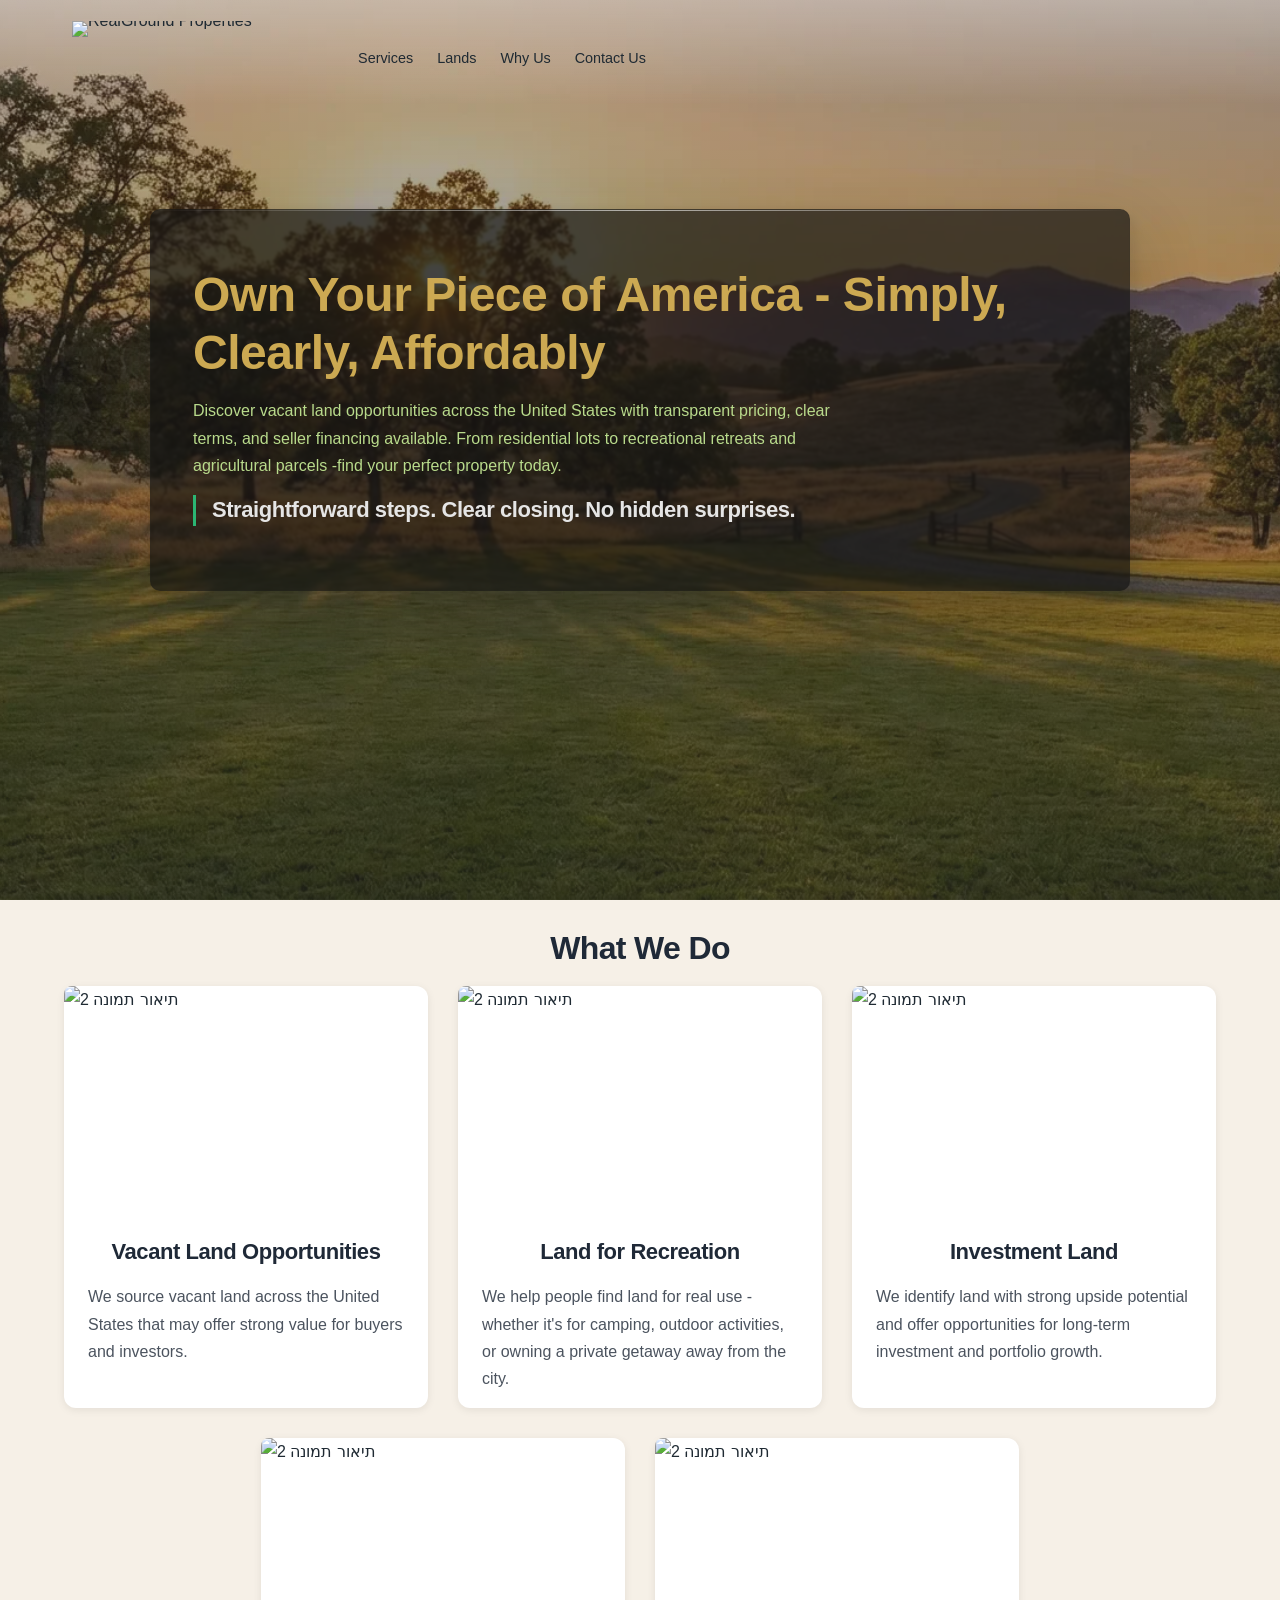
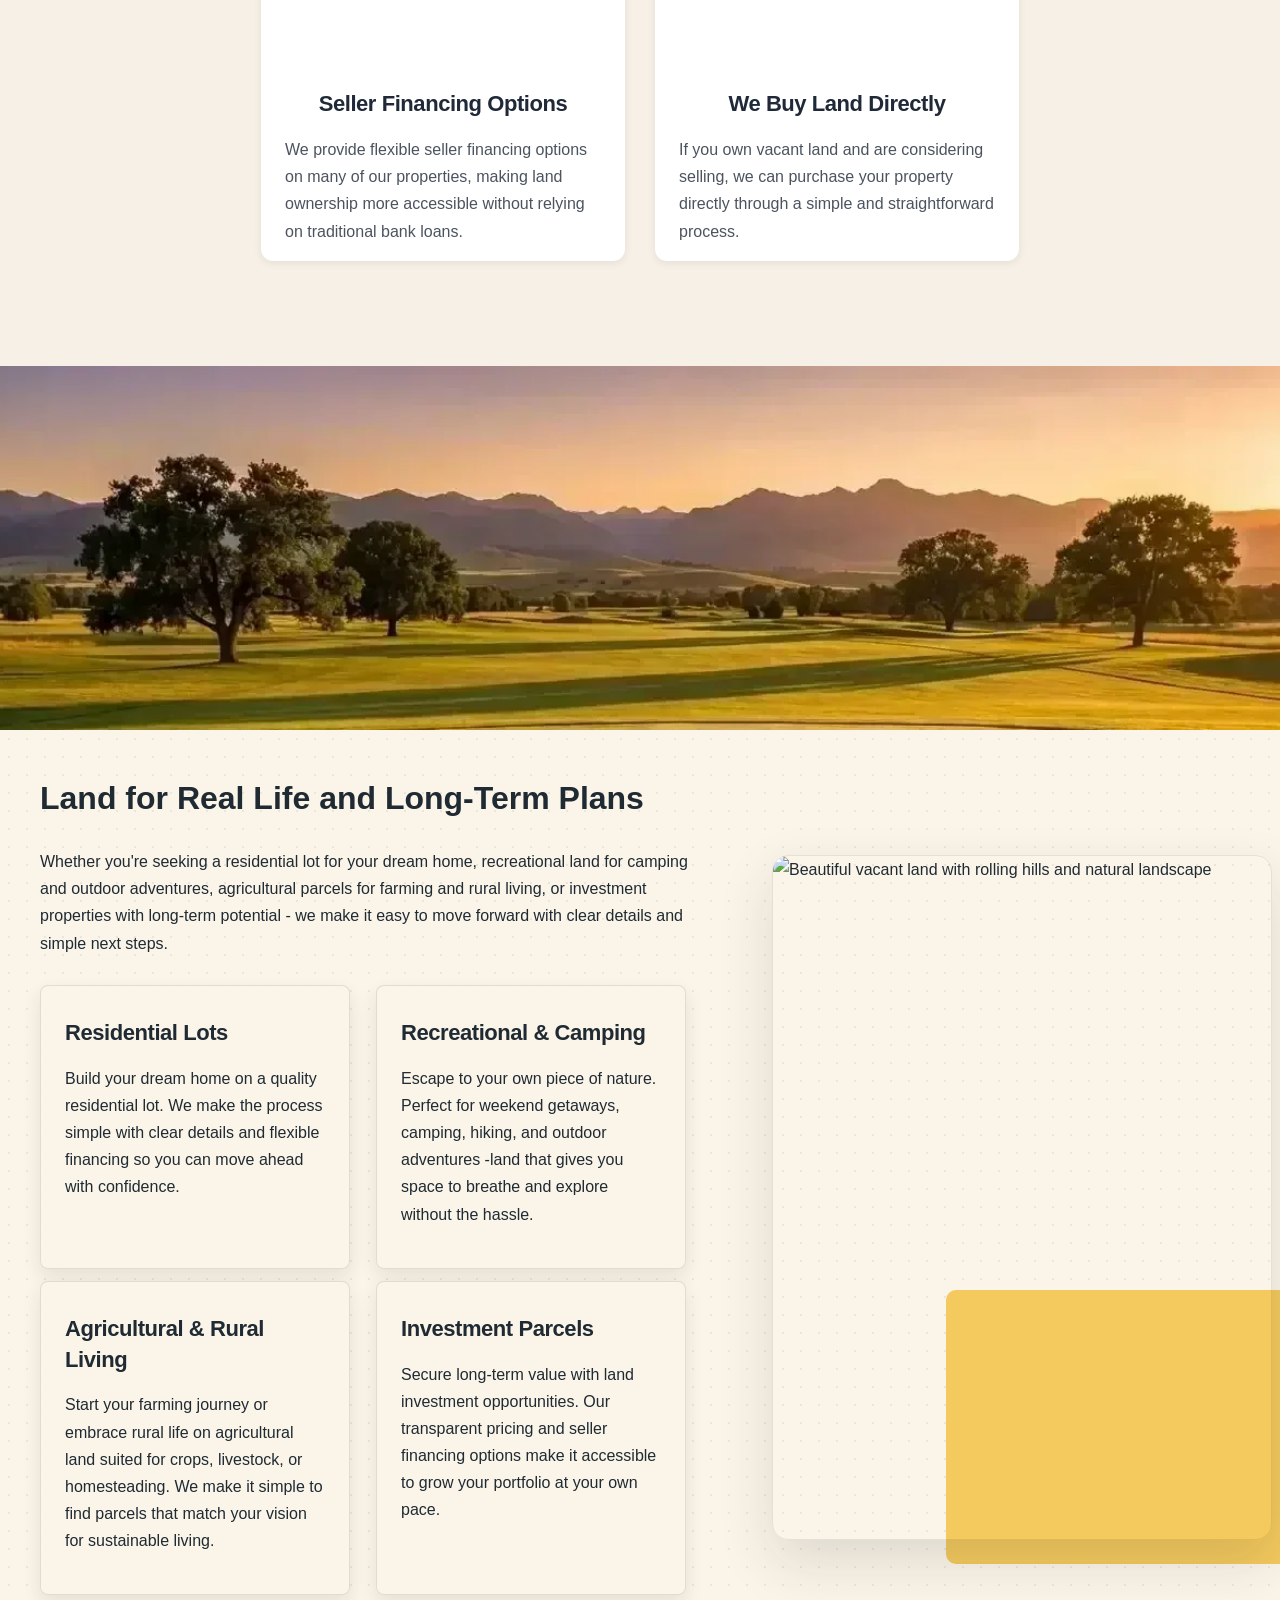
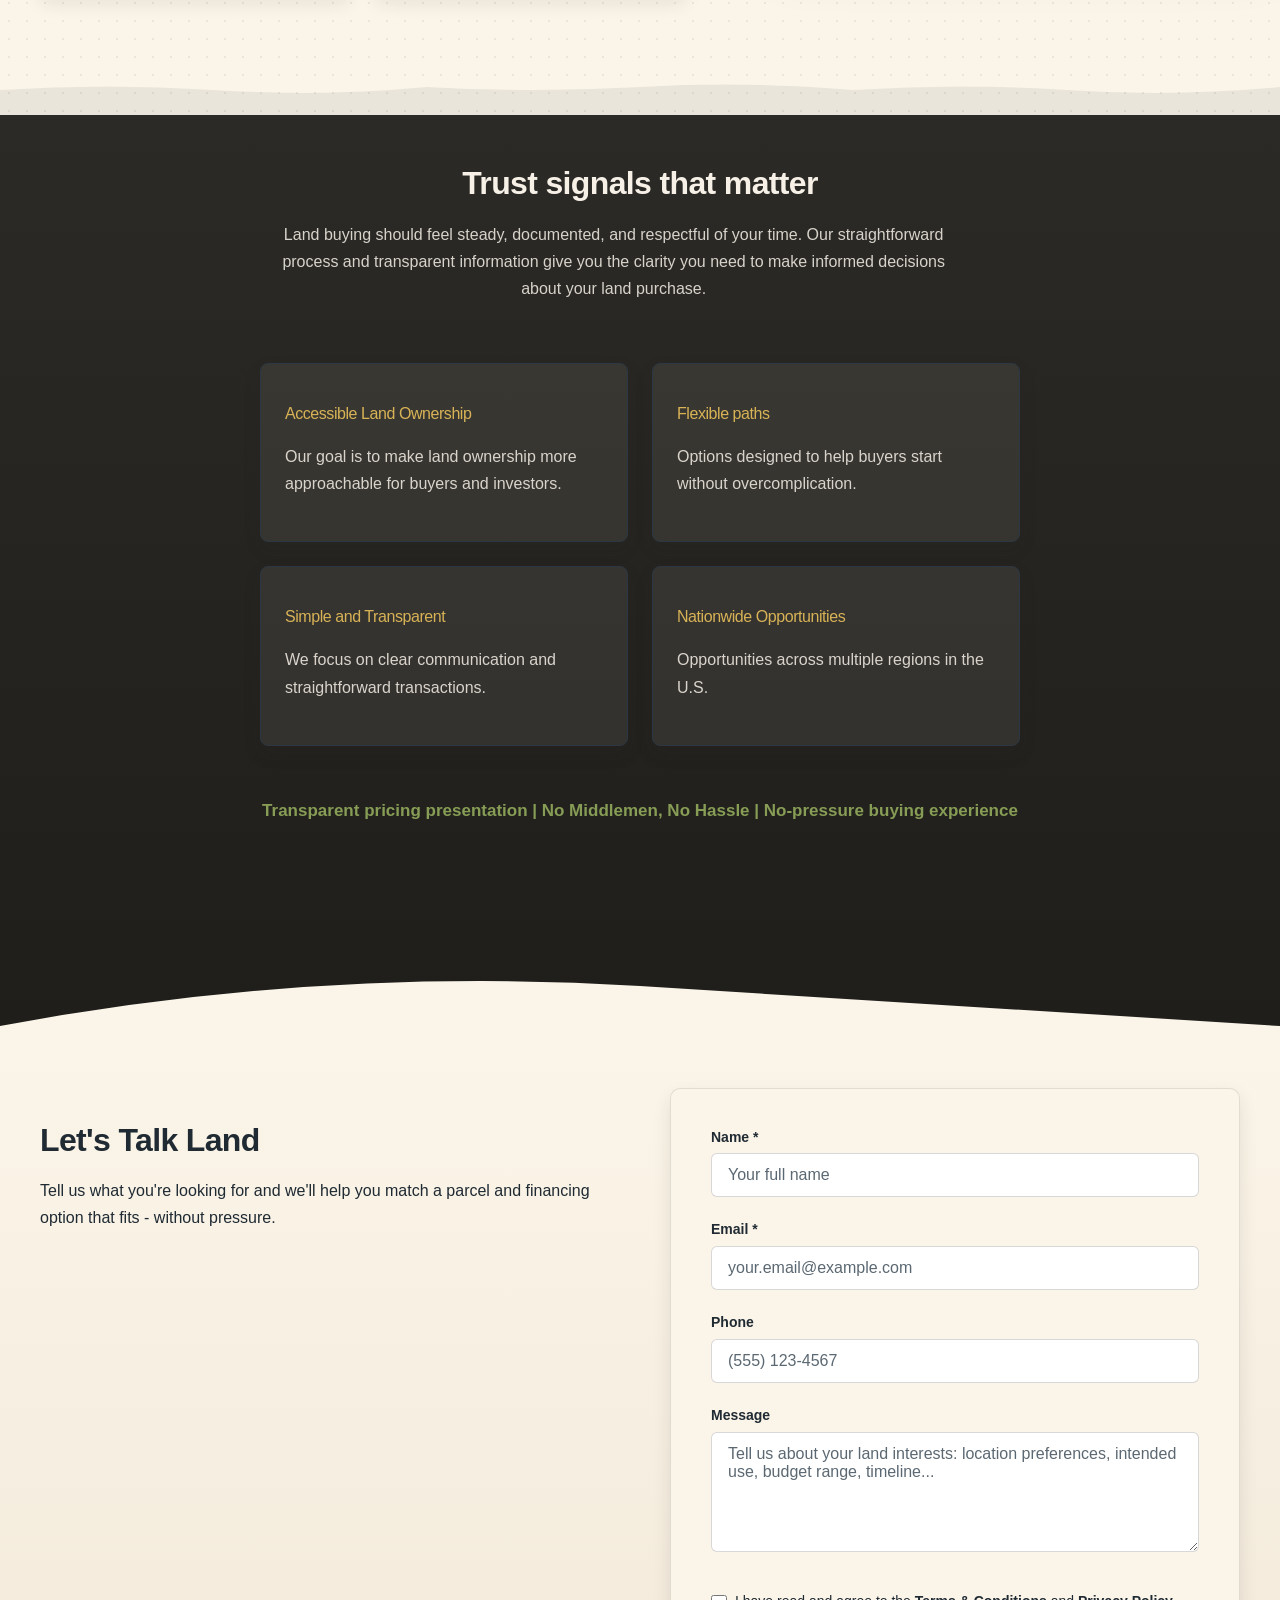
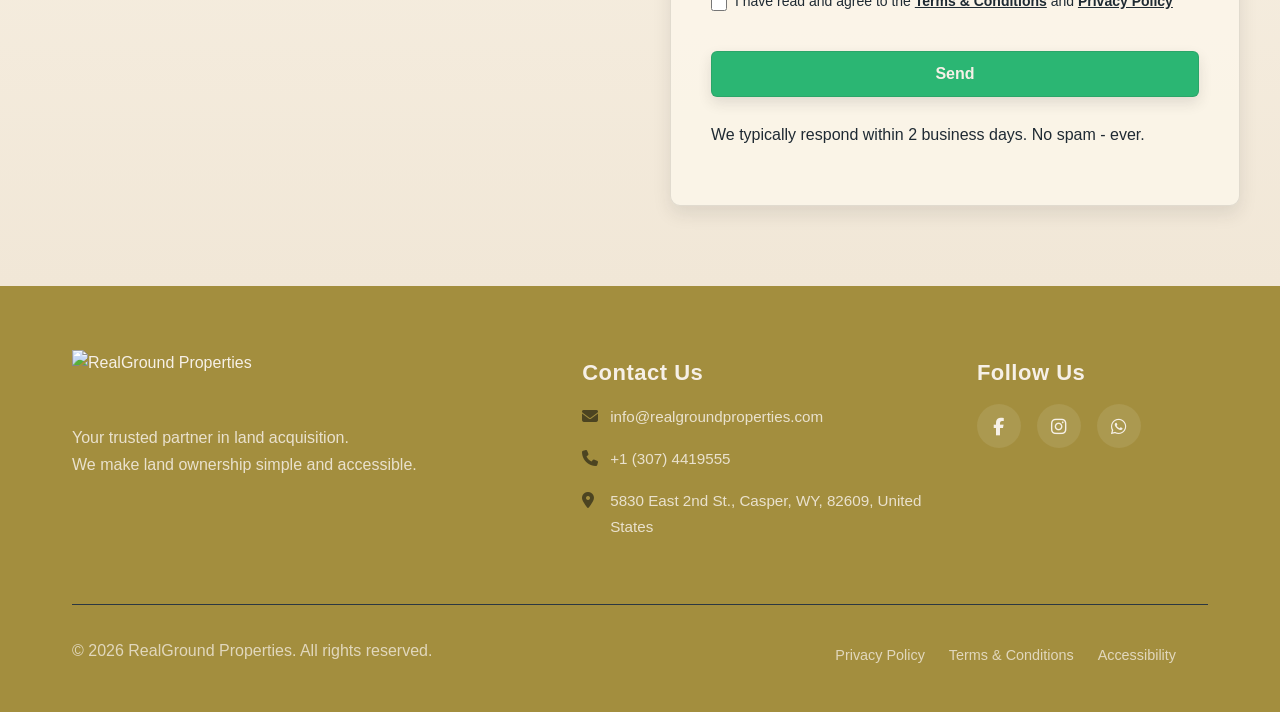
==== commit b410f029: "Background sync: Progressive GitHub Sync" ====
--- a/public/index.html
+++ b/public/index.html
@@ -1 +1 @@
-<!doctype html><html dir="ltr" lang="en"><head><meta charset="UTF-8"><meta content="width=device-width,initial-scale=1" name="viewport"><meta content="index, follow" name="robots"><title>Own Vacant Land with Seller Financing - RealGround Properties</title><meta content="RealGround Properties makes land ownership accessible. Browse residential lots, recreational land, and agricultural parcels with transparent pricing and flexible financing." name="description"><meta content="high point land company, peoples land company, vacant land for sale, land with seller financing, buy land online" name="keywords"><link href="/assets/favicon.ico" rel="icon" type="image/x-icon"><link href="/assets/favicon-16x16.png" rel="icon" type="image/png" sizes="16x16"><link href="/assets/favicon-32x32.png" rel="icon" type="image/png" sizes="32x32"><link href="/assets/favicon-48x48.png" rel="icon" type="image/png" sizes="48x48"><link href="/assets/favicon-192x192.png" rel="icon" type="image/png" sizes="192x192"><link href="/assets/favicon-512x512.png" rel="icon" type="image/png" sizes="512x512"><link href="/assets/apple-touch-icon.png" rel="apple-touch-icon"><script>!function(){"use strict";var t="d9f74f8d-98fa-4a19-858f-40786062521f",e="https://api.zappy5.com/api/analytics/track",a=18e5,n=2592e6,o=!0,i=!0,r=!0;var s=function(){var e="zappy_visitor_"+t,a=null;try{if(a=localStorage.getItem(e)){var o=JSON.parse(a),i=Date.now();if(i-o.created<n)return o.lastSeen=i,localStorage.setItem(e,JSON.stringify(o)),o.id}}catch(t){console.warn("Zappy Analytics: LocalStorage not available")}var r="zv_"+Date.now()+"_"+Math.random().toString(36).substr(2,9);try{localStorage.setItem(e,JSON.stringify({id:r,created:Date.now(),lastSeen:Date.now()}))}catch(t){}return r}(),c=function(){var e="zappy_session_"+t,n=null;try{if(n=sessionStorage.getItem(e)){var o=JSON.parse(n),i=Date.now();if(i-o.timestamp<a)return o.timestamp=i,sessionStorage.setItem(e,JSON.stringify(o)),o.id}}catch(t){console.warn("Zappy Analytics: SessionStorage not available")}var r="zs_"+Date.now()+"_"+Math.random().toString(36).substr(2,9);try{sessionStorage.setItem(e,JSON.stringify({id:r,timestamp:Date.now()}))}catch(t){}return r}();function l(a,n){n=n||{};var o={website_id:t,event_type:a,page_path:window.location.pathname,referrer:document.referrer||"direct",visitor_id:s,session_id:c,metadata:n};if(navigator.sendBeacon){var i=new Blob([JSON.stringify(o)],{type:"application/json"});navigator.sendBeacon(e,i)}else fetch(e,{method:"POST",headers:{"Content-Type":"application/json"},body:JSON.stringify(o),keepalive:!0}).catch(function(t){console.warn("Zappy Analytics: Failed to track event",t)})}o&&l("pageview",{title:document.title,url:window.location.href}),i&&document.addEventListener("click",function(t){var e=t.target;if("BUTTON"===e.tagName||e.closest("button")){var a="BUTTON"===e.tagName?e:e.closest("button");l("click",{element:"button",text:a.textContent.trim().substring(0,100),id:a.id||null,class:a.className||null})}else if("A"===e.tagName||e.closest("a")){var n="A"===e.tagName?e:e.closest("a");l("navigation",{element:"link",text:n.textContent.trim().substring(0,100),href:n.href,external:n.hostname!==window.location.hostname})}},!0),r&&document.addEventListener("submit",function(t){var e=t.target;l("form_submit",{form_id:e.id||null,form_name:e.name||null,form_action:e.action||null,form_method:e.method||"GET"})},!0);var d=Date.now();window.addEventListener("beforeunload",function(){l("page_unload",{time_on_page:Math.floor((Date.now()-d)/1e3),page_path:window.location.pathname})}),window.zappyAnalytics={track:l,getVisitorId:function(){return s},getSessionId:function(){return c}}}()</script><meta content="Own Vacant Land with Seller Financing - RealGround Properties" property="og:title"><meta content="RealGround Properties makes land ownership accessible. Browse residential lots, recreational land, and agricultural parcels with transparent pricing and flexible financing." property="og:description"><meta content="summary_large_image" name="twitter:card"><meta content="Own Vacant Land with Seller Financing - RealGround Properties" name="twitter:title"><meta content="RealGround Properties makes land ownership accessible. Browse residential lots, recreational land, and agricultural parcels with transparent pricing and flexible financing." name="twitter:description"><meta content="website" property="og:type"><meta content="en_US" property="og:locale"><link href="https://cdnjs.cloudflare.com/ajax/libs/font-awesome/6.4.0/css/all.min.css" rel="stylesheet"><link href="/assets/favicon.ico" rel="icon" type="image/x-icon"><link href="/assets/favicon-16x16.png" rel="icon" type="image/png" sizes="16x16"><link href="/assets/favicon-32x32.png" rel="icon" type="image/png" sizes="32x32"><link href="/assets/favicon-48x48.png" rel="icon" type="image/png" sizes="48x48"><link href="/assets/favicon-192x192.png" rel="icon" type="image/png" sizes="192x192"><link href="/assets/favicon-512x512.png" rel="icon" type="image/png" sizes="512x512"><link href="/assets/apple-touch-icon.png" rel="apple-touch-icon"><link href="https://cdn.jsdelivr.net/npm/vanilla-cookieconsent@3/dist/cookieconsent.css" rel="stylesheet"><script src="https://cdn.jsdelivr.net/npm/vanilla-cookieconsent@3/dist/cookieconsent.umd.js"></script><script src="https://cdn.jsdelivr.net/gh/mickidum/acc_toolbar/acctoolbar/acctoolbar.min.js"></script><style data-zappy-section-v2-css="true">.home-Hero-section{position:relative;min-height:100vh;display:flex;align-items:center;justify-content:flex-start;overflow:visible;padding:0;background-color:#2c2b27;color:var(--text-light)}.home-Hero-section__background{position:absolute;top:0;left:0;width:100%;height:100%;background-size:cover;background-position:center;background-repeat:no-repeat;z-index:0}.home-Hero-section__background::after{content:'';position:absolute;top:0;left:0;width:100%;height:100%;background:linear-gradient(180deg,rgba(44,43,39,0) 0,rgba(44,43,39,.16) 100%);z-index:1}.home-Hero-section__container{position:relative;z-index:10;width:100%;max-width:1200px;margin:0 auto;padding:140px 60px 80px;display:flex;align-items:center;min-height:100vh}.home-Hero-section__content-card{width:100%;max-width:520px;background:rgba(251,245,233,.92);backdrop-filter:blur(14px);-webkit-backdrop-filter:blur(14px);border-radius:10px;padding:48px 44px;border:1px solid rgba(44,43,39,.12);box-shadow:0 30px 70px rgba(44,43,39,.28),0 0 0 1px rgba(255,255,255,.55) inset;color:var(--text-dark)}.home-Hero-section__headline{font-family:Georgia,'Times New Roman',Times,serif;font-size:44px;font-weight:500;letter-spacing:-.01em;line-height:1.15;color:var(--text-dark);margin:0 0 24px 0}.home-Hero-section__description{font-family:system-ui,-apple-system,Segoe UI,Roboto,Helvetica,Arial,sans-serif;font-size:16px;font-weight:500;line-height:1.75;color:var(--text-dark);margin:0 0 20px 0}.home-Hero-section__reassurance{font-family:system-ui,-apple-system,Segoe UI,Roboto,Helvetica,Arial,sans-serif;font-size:15px;font-weight:700;line-height:1.2;color:#6f6a60;margin:0 0 32px 0}.home-Hero-section__cta-row{display:flex;gap:14px;flex-wrap:wrap}.home-Hero-section__btn{display:inline-flex;align-items:center;justify-content:center;text-decoration:none;font-family:system-ui,-apple-system,Segoe UI,Roboto,Helvetica,Arial,sans-serif;font-weight:700;font-size:14px;line-height:1;padding:14px 26px;border-radius:6px;transition:transform 220ms ease,box-shadow 220ms ease,background-color 220ms ease,color 220ms ease,border-color 220ms ease;cursor:pointer}.home-Hero-section__btn--primary{background:var(--primary);color:#fff;border:1px solid rgba(44,43,39,.12);box-shadow:0 6px 14px rgba(43,182,115,.24)}.home-Hero-section__btn--primary:hover{background:#25a062;transform:translateY(-2px);box-shadow:0 10px 22px rgba(43,182,115,.32)}.home-Hero-section__btn--secondary{background:0 0;color:var(--text-dark);border:2px solid var(--text-dark);box-shadow:0 4px 10px rgba(44,43,39,.1)}.home-Hero-section__btn--secondary:hover{background:rgba(44,43,39,.06);transform:translateY(-2px);box-shadow:0 8px 18px rgba(44,43,39,.14)}.home-Hero-section__divider-wrapper{position:absolute;bottom:0;left:0;width:100%;height:120px;pointer-events:none;z-index:5}.home-Hero-section__divider-wrapper svg{display:block;width:100%;height:100%}@media (max-width:768px){.home-Hero-section{min-height:100vh;align-items:center;justify-content:center}.home-Hero-section__container{padding:120px 20px 60px;min-height:auto}.home-Hero-section__content-card{max-width:100%;padding:36px 28px}.home-Hero-section__headline{font-size:32px;line-height:1.2;margin-bottom:18px}.home-Hero-section__description{font-size:15px;line-height:1.7;margin-bottom:16px}.home-Hero-section__reassurance{font-size:14px;margin-bottom:24px}.home-Hero-section__cta-row{flex-direction:column;gap:12px}.home-Hero-section__btn{width:100%;padding:16px 24px}.home-Hero-section__divider-wrapper{height:80px}}</style><style data-zappy-section-v2-css="true">.home-Hero-section{position:relative;width:100%;min-height:100vh;display:flex;align-items:center;justify-content:flex-start;overflow:visible;padding:0;background-color:#2c2b27}.home-Hero-section__background{position:absolute;top:0;left:0;width:100%;height:100%;background-size:cover;background-position:center;background-repeat:no-repeat;z-index:0}.home-Hero-section__background::after{content:'';position:absolute;top:0;left:0;width:100%;height:100%;background:linear-gradient(180deg,rgba(44,43,39,.35) 0,rgba(44,43,39,.55) 100%);z-index:1}.home-Hero-section__container{position:relative;z-index:2;width:100%;max-width:1200px;margin:0 auto;padding:0 32px;display:flex;align-items:center;min-height:100vh}.home-Hero-section__content-card{background:rgba(251,245,233,.92);backdrop-filter:blur(16px);-webkit-backdrop-filter:blur(16px);border:1px solid rgba(44,43,39,.12);border-radius:10px;padding:48px 42px;max-width:580px;width:100%;box-shadow:0 30px 70px rgba(44,43,39,.24),0 8px 18px rgba(44,43,39,.14);position:relative}.home-Hero-section__content-card::before{content:'';position:absolute;top:0;left:0;right:0;height:1px;background:linear-gradient(90deg,rgba(255,255,255,0) 0,rgba(255,255,255,.6) 50%,rgba(255,255,255,0) 100%);border-radius:10px 10px 0 0}.home-Hero-section__headline{font-family:Georgia,'Times New Roman',Times,serif;font-size:44px;font-weight:500;letter-spacing:-.01em;line-height:1.15;color:var(--text-dark);margin:0 0 24px 0}.home-Hero-section__description{font-family:system-ui,-apple-system,Segoe UI,Roboto,Helvetica,Arial,sans-serif;font-size:16px;font-weight:500;line-height:1.75;color:var(--text-dark);margin:0 0 20px 0}.home-Hero-section__reassurance{font-family:system-ui,-apple-system,Segoe UI,Roboto,Helvetica,Arial,sans-serif;font-size:15px;font-weight:700;line-height:1.4;color:#6f6a60;margin:0 0 32px 0;padding-left:16px;border-left:3px solid var(--primary)}.home-Hero-section__cta-row{display:flex;gap:16px;flex-wrap:wrap}.home-Hero-section__btn{display:inline-flex;align-items:center;justify-content:center;padding:14px 28px;border-radius:6px;font-family:system-ui,-apple-system,Segoe UI,Roboto,Helvetica,Arial,sans-serif;font-size:15px;font-weight:700;line-height:1;text-decoration:none;transition:transform 220ms ease,box-shadow 220ms ease,background-color 220ms ease,color 220ms ease,border-color 220ms ease;cursor:pointer;border:1px solid transparent}.home-Hero-section__btn:hover{transform:translateY(-2px)}.home-Hero-section__btn--primary{background:var(--primary);color:#fff;box-shadow:0 6px 14px rgba(43,182,115,.25);border-color:rgba(44,43,39,.1)}.home-Hero-section__btn--primary:hover{background:#25a562;box-shadow:0 10px 24px rgba(43,182,115,.35)}.home-Hero-section__btn--secondary{background:0 0;color:var(--text-dark);border:2px solid rgba(44,43,39,.24);box-shadow:0 2px 6px rgba(44,43,39,.08)}.home-Hero-section__btn--secondary:hover{background:rgba(44,43,39,.04);border-color:rgba(44,43,39,.35);box-shadow:0 4px 12px rgba(44,43,39,.12)}.home-Hero-section__divider-wrapper{position:absolute;bottom:0;left:0;width:100%;height:100px;pointer-events:none;z-index:5}.home-Hero-section__divider-wrapper svg{display:block;width:100%;height:100%}@media (max-width:768px){.home-Hero-section{min-height:100vh;padding-top:100px}.home-Hero-section__container{padding:0 16px;justify-content:center}.home-Hero-section__content-card{max-width:100%;padding:32px 24px;margin:0}.home-Hero-section__headline{font-size:32px;line-height:1.2;margin-bottom:18px}.home-Hero-section__description{font-size:15px;line-height:1.7;margin-bottom:16px}.home-Hero-section__reassurance{font-size:14px;margin-bottom:24px;padding-left:12px}.home-Hero-section__cta-row{flex-direction:column;gap:12px}.home-Hero-section__btn{width:100%;padding:16px 24px;font-size:14px}.home-Hero-section__divider-wrapper{height:60px}}@media (min-width:769px) and (max-width:1024px){.home-Hero-section__container{padding:0 24px}.home-Hero-section__content-card{max-width:520px;padding:40px 36px}.home-Hero-section__headline{font-size:38px}}</style><link href="/styles.css" rel="stylesheet"><style id="zappy-dropdown-submenu-styles">#navMenu li:has(.sub-menu),.nav-menu li:has(.sub-menu),.navbar li:has(.sub-menu),nav li:has(.sub-menu){position:relative}#navMenu .sub-menu,.nav-menu .sub-menu,.navbar .sub-menu,nav .sub-menu{display:block!important;position:absolute!important;top:100%;left:0;min-width:220px;background:#fff;border-radius:8px;box-shadow:0 8px 25px rgba(0,0,0,.15);padding:8px 0;opacity:0;visibility:hidden;transform:translateY(10px);transition:all .3s ease;z-index:1000;list-style:none;pointer-events:none}#navMenu li:hover>.sub-menu,.nav-menu li:hover>.sub-menu,.navbar li:hover>.sub-menu,nav li:hover>.sub-menu{opacity:1!important;visibility:visible!important;transform:translateY(0)!important;pointer-events:auto!important}.sub-menu li{list-style:none;margin:0;padding:0}.sub-menu a{display:block!important;padding:10px 16px!important;color:var(--text-dark,#333)!important;font-weight:500;text-decoration:none;white-space:nowrap;transition:background-color .2s}.sub-menu .zappy-nav-child>a{padding-left:28px!important;font-size:.9em!important;opacity:.85!important}[dir=rtl] .sub-menu .zappy-nav-child>a,html[lang=ar] .sub-menu .zappy-nav-child>a,html[lang=he] .sub-menu .zappy-nav-child>a{padding-left:10px!important;padding-right:28px!important}.sub-menu .zappy-nav-parent>a{font-weight:600!important}.sub-menu a:hover{background-color:#f5f5f5}[dir=rtl] .nav-menu .sub-menu,[dir=rtl] .navbar .sub-menu,[dir=rtl] nav .sub-menu,html[lang=ar] .nav-menu .sub-menu,html[lang=ar] .navbar .sub-menu,html[lang=ar] nav .sub-menu,html[lang=he] .nav-menu .sub-menu,html[lang=he] .navbar .sub-menu,html[lang=he] nav .sub-menu{left:auto!important;right:0!important}.sub-menu:empty,.sub-menu:not(:has(li)):not(:has(> a)),.sub-menu:not(:has(li:not(.zappy-hidden-menu-item))):not(:has(> a)){display:none!important;opacity:0!important;visibility:hidden!important;pointer-events:none!important}li:has(.menu-group-title):hover>.sub-menu{opacity:1!important;visibility:visible!important;transform:translateY(0)!important;pointer-events:auto!important}#navMenu>li>.menu-group-title,.nav-menu>li>.menu-group-title{display:inline-block;padding:.5rem 1rem;cursor:default;user-select:none}@media (max-width:768px){#navMenu .sub-menu,.nav-menu .sub-menu,.navbar .sub-menu,nav .sub-menu{position:static!important;transform:none!important;box-shadow:none!important;background:0 0!important;max-height:0;overflow:hidden;opacity:0;visibility:hidden;transition:max-height .3s ease,opacity .3s ease;padding:0!important;border-radius:0!important}#navMenu .sub-menu.mobile-expanded,.nav-menu .sub-menu.mobile-expanded,.navbar .sub-menu.mobile-expanded{max-height:none!important;overflow-y:visible!important;opacity:1!important;visibility:visible!important;padding:8px 0 8px 16px!important}[dir=rtl] .sub-menu.mobile-expanded,html[lang=he] .sub-menu.mobile-expanded{padding:8px 16px 8px 0!important}#navMenu li:hover>.sub-menu,.nav-menu li:hover>.sub-menu,.navbar li:hover>.sub-menu,nav li:hover>.sub-menu{opacity:0;visibility:hidden;pointer-events:none}#navMenu li>.sub-menu.mobile-expanded,.nav-menu li>.sub-menu.mobile-expanded,.navbar li>.sub-menu.mobile-expanded,nav li>.sub-menu.mobile-expanded{opacity:1!important;visibility:visible!important;pointer-events:auto!important}#navMenu li:has(.sub-menu),.nav-menu li:has(.sub-menu),.navbar li:has(.sub-menu),nav li:has(.sub-menu){display:flex!important;flex-wrap:wrap!important;align-items:center!important;position:relative!important;min-height:44px!important}#navMenu li:has(.sub-menu)>a,.nav-menu li:has(.sub-menu)>a,.navbar li:has(.sub-menu)>a,nav li:has(.sub-menu)>a{flex:1!important;min-width:0!important}#navMenu li:has(.sub-menu)>.menu-group-title,.nav-menu li:has(.sub-menu)>.menu-group-title,.navbar li:has(.sub-menu)>.menu-group-title,nav li:has(.sub-menu)>.menu-group-title{flex:1!important;min-width:0!important;padding:0!important;line-height:inherit!important}#navMenu li:has(.sub-menu)>.sub-menu,.nav-menu li:has(.sub-menu)>.sub-menu,.navbar li:has(.sub-menu)>.sub-menu,nav li:has(.sub-menu)>.sub-menu{flex-basis:100%!important;width:100%!important}#navMenu li:has(.sub-menu)>a [class*=arrow],#navMenu li:has(.sub-menu)>a [class*=chevron],.nav-menu li:has(.sub-menu)>a .fa-angle-down,.nav-menu li:has(.sub-menu)>a .fa-chevron-down,.nav-menu li:has(.sub-menu)>a [class*=arrow],.nav-menu li:has(.sub-menu)>a [class*=chevron],nav li:has(.sub-menu)>a [class*=arrow],nav li:has(.sub-menu)>a [class*=chevron]{display:none!important;visibility:hidden!important}.mobile-submenu-toggle{display:flex!important;align-items:center!important;justify-content:center!important;width:44px!important;height:auto!important;background:0 0!important;border:none!important;cursor:pointer!important;color:var(--text-dark)!important;position:static!important;flex-shrink:0!important;align-self:stretch!important;z-index:2!important;padding:0!important;margin:0!important}.mobile-submenu-toggle::after{content:''!important;width:0!important;height:0!important;border-left:6px solid transparent!important;border-right:6px solid transparent!important;border-top:7px solid currentColor!important;transition:transform .3s ease!important}.mobile-submenu-toggle.expanded::after{transform:rotate(180deg)!important}.sub-menu a{padding:10px 0!important;display:block!important;color:var(--text-dark)!important;white-space:normal!important}.sub-menu .zappy-nav-child>a{padding-left:28px!important;font-size:.9em!important;opacity:.85!important}[dir=rtl] .sub-menu .zappy-nav-child>a,html[lang=ar] .sub-menu .zappy-nav-child>a,html[lang=he] .sub-menu .zappy-nav-child>a{padding-left:0!important;padding-right:28px!important}.sub-menu .zappy-nav-parent>a{font-weight:600!important}#navMenu.active,.nav-menu.active{max-width:100vw!important;overflow-x:hidden!important;box-sizing:border-box!important}.navbar .sub-menu li a,.zappy-products-dropdown .sub-menu a,nav.navbar .sub-menu li a{color:var(--text-dark)!important}}@media (min-width:769px){.mobile-submenu-toggle{display:none!important}}</style><style id="mobile-lang-menu-deployed-css">@media (max-width:768px){.lang-switcher,.nav-container .lang-switcher,.nav-cta-container .lang-switcher,.nav-ecommerce-icons .lang-switcher,.nav-icons-left .lang-switcher,.navbar .lang-switcher,.navbar .nav-cta-container .lang-switcher{display:none!important}.mobile-lang-menu{width:100%;border-top:1px solid rgba(128,128,128,.2);padding:8px 0 0 0;margin-top:8px}.mobile-lang-toggle{display:flex!important;align-items:center;justify-content:space-between;width:100%;padding:12px 16px;background:0 0;border:none;cursor:pointer;font-size:15px;color:inherit;font-family:inherit}.mobile-lang-toggle::after{content:'';display:inline-block;width:8px;height:8px;border-right:2px solid currentColor;border-bottom:2px solid currentColor;transform:rotate(45deg);transition:transform .3s ease;margin-left:8px}.mobile-lang-toggle.expanded::after{transform:rotate(-135deg)}.mobile-lang-options{max-height:0;overflow:hidden;transition:max-height .3s ease}.mobile-lang-options.expanded{max-height:300px}.mobile-lang-option{display:flex!important;align-items:center;gap:10px;padding:10px 24px;text-decoration:none;color:inherit;font-size:14px;font-family:inherit}.mobile-lang-option:hover{background:rgba(128,128,128,.1)}.mobile-lang-option.active{font-weight:600;opacity:.7;pointer-events:none}.mobile-lang-option img{width:20px;height:20px;border-radius:50%}}@media (min-width:769px){.mobile-lang-menu{display:none!important}}</style><style id="zappy-widget-visibility">#mic-access-tool-box,#mic-access-tool-general-button,#mic-init-access-tool #mic-access-tool-box,#mic-init-access-tool #mic-access-tool-general-button,#mic-init-access-tool .mic-access-tool-general-button,._access-icon,._access-menu,.mic-access-tool-box,.mic-access-tool-general-button,div[id*=mic-access-tool-box]{display:none!important;visibility:hidden!important;opacity:0!important;pointer-events:none!important}</style></head><body><nav class="navbar" style="padding-bottom:5px"><button class="mobile-toggle" aria-label="Menu" id="mobileToggle"><svg viewBox="0 0 24 24" fill="none" height="24" width="24" class="hamburger-icon"><path d="M3 12h18M3 6h18M3 18h18" stroke="currentColor" stroke-linecap="round" stroke-width="2"></path></svg><svg viewBox="0 0 24 24" fill="none" height="24" width="24" class="close-icon" style="display:none"><path d="M18 6L6 18M6 6l12 12" stroke="currentColor" stroke-linecap="round" stroke-width="2"></path></svg></button><button class="phone-header-btn" aria-label="Call" data-phone="+13074419555" style="display:none"><svg viewBox="0 0 24 24" fill="currentColor" height="20" width="20"><path d="M22 16.92v3a2 2 0 0 1-2.18 2 19.79 19.79 0 0 1-8.63-3.07 19.5 19.5 0 0 1-6-6 19.79 19.79 0 0 1-3.07-8.67A2 2 0 0 1 4.11 2h3a2 2 0 0 1 2 1.72 12.84 12.84 0 0 0 .7 2.81 2 2 0 0 1-.45 2.11L8.09 9.91a16 16 0 0 0 6 6l1.27-1.27a2 2 0 0 1 2.11-.45 12.84 12.84 0 0 0 2.81.7A2 2 0 0 1 22 16.92z"></path></svg></button><div class="nav-container"><div class="nav-brand"><a href="/" class="logo-link"><img alt="RealGround Properties" src="/assets/realground-properties-real-estate-logo.webp" class="logo"></a></div><ul class="nav-menu" id="navMenu"><li><a href="#layout-1773937483243-dup-1774014246047">Services</a></li><li><a href="#services">Lands</a></li><li><a href="#stats-dup-1774025932268">Why Us</a></li><li><a href="#contact-dup-1774125310166">Contact Us</a></li></ul><div class="nav-cta-container"></div></div></nav><script>window.addEventListener("load",function(){const e=document.querySelector(".navbar, nav, header");if(!e)return void console.log("[Navbar] Navbar element not found");let t=document.getElementById("mobileToggle")||document.querySelector(".mobile-toggle")||document.querySelector(".hamburger")||document.querySelector(".hamburger-menu")||document.querySelector(".menu-toggle")||document.querySelector(".burger-menu")||document.querySelector('[aria-label="Menu"]')||document.querySelector('[aria-label="תפריט"]');const o=document.querySelector(".phone-header-btn"),n=window.getComputedStyle(e);let r=n.backgroundColor;if(console.log("[Navbar] Initial navbar background:",r),"transparent"===r||"rgba(0, 0, 0, 0)"===r||r.startsWith("rgba")&&r.includes(", 0)")){const e=n.backgroundImage;if(e&&"none"!==e)console.log("[Navbar] Navbar has background image/gradient, using dark text"),r="rgb(240, 240, 240)";else{const e=window.getComputedStyle(document.body).backgroundColor;console.log("[Navbar] Navbar transparent, using body background:",e),r=e}}const i=r.match(/\d+/g);if(i&&i.length>=3){const e=(.299*parseInt(i[0])+.587*parseInt(i[1])+.114*parseInt(i[2]))/255;console.log("[Navbar] Mobile button colors preserved from Claude CSS (luminance:",e.toFixed(2)+")");const n=document.createElement("style");n.id="zappy-mobile-nav-fix";document.documentElement.lang;document.documentElement.dir,n.textContent='\n        /* Hide mobile buttons on desktop, show only on mobile */\n        @media (min-width: 769px) {\n          .mobile-toggle,\n          .phone-header-btn {\n            display: none !important;\n          }\n        }\n        \n        /* Show and position mobile buttons correctly on mobile */\n        @media (max-width: 768px) {\n          .mobile-toggle,\n          .phone-header-btn {\n            position: absolute !important;\n            top: 50% !important;\n            transform: translateY(-50%) !important;\n            z-index: 1001 !important;\n            display: flex !important;\n            align-items: center !important;\n            justify-content: center !important;\n            width: 36px !important;\n            height: 36px !important;\n            border-radius: 50% !important;\n            border: none !important;\n            cursor: pointer !important;\n            padding: 6px !important;\n            background: none !important;\n            color: var(--nav-text, var(--text-dark)) !important;\n          }\n          \n          /* LTR positioning (default): hamburger LEFT, phone RIGHT */\n          html:not([dir="rtl"]):not([lang="he"]):not([lang="ar"]) .mobile-toggle,\n          html[dir="ltr"] .mobile-toggle {\n            left: 12px !important;\n            right: auto !important;\n          }\n          html:not([dir="rtl"]):not([lang="he"]):not([lang="ar"]) .phone-header-btn,\n          html[dir="ltr"] .phone-header-btn {\n            right: 12px !important;\n            left: auto !important;\n          }\n          \n          /* RTL positioning: hamburger RIGHT, phone LEFT */\n          html[dir="rtl"] .mobile-toggle,\n          html[lang="he"] .mobile-toggle,\n          html[lang="ar"] .mobile-toggle {\n            right: 12px !important;\n            left: auto !important;\n          }\n          html[dir="rtl"] .phone-header-btn,\n          html[lang="he"] .phone-header-btn,\n          html[lang="ar"] .phone-header-btn {\n            left: 12px !important;\n            right: auto !important;\n          }\n          \n          /* CRITICAL: Ensure nav-container has min-height on mobile */\n          /* All children are positioned absolutely/fixed on mobile, so height:auto collapses to 0 */\n          .nav-container {\n            min-height: 70px !important;\n            position: relative !important;\n          }\n          \n          /* Ensure SVG icons are properly sized and inherit color */\n          .mobile-toggle svg,\n          .phone-header-btn svg {\n            width: 24px !important;\n            height: 24px !important;\n            /* Don\'t force display - let JavaScript control hamburger/close toggle */\n          }\n          \n          /* Reset nav-cta-container on mobile - remove desktop box-shadow/padding */\n          /* that creates a visible ghost box when CTA button is hidden */\n          .nav-cta-container {\n            box-shadow: none !important;\n            padding: 0 !important;\n          }\n          \n          /* Hide nav-cta-container entirely on mobile when there\'s no lang-switcher */\n          /* (only the CTA button is inside, and it\'s hidden on mobile) */\n          .nav-cta-container:not(:has(.lang-switcher)) {\n            display: none !important;\n          }\n          \n          /* CRITICAL: Prevent hero image fade gradient from bleeding over headline text */\n          /* The .image-fade-gradient has bottom: -30px (extends below parent) */\n          /* On mobile stacked layout, this overlaps the h1 text below the image */\n          .hero-image-column {\n            overflow: hidden !important;\n          }\n          .image-fade-gradient {\n            bottom: 0 !important;\n          }\n          \n          /* Hide desktop language switcher on mobile - hamburger menu handles it */\n          /* High specificity to override stored CSS */\n          .lang-switcher,\n          .nav-cta-container .lang-switcher,\n          .nav-container .lang-switcher,\n          .navbar .lang-switcher,\n          .navbar .nav-cta-container .lang-switcher {\n            display: none !important;\n          }\n        }\n      ';const r=document.getElementById("zappy-mobile-nav-fix");r&&r.remove(),document.head.appendChild(n),console.log("[Navbar] Critical CSS injected for mobile nav positioning");const l=window.innerWidth<=768;if(t){const e=t.querySelector(".hamburger-icon"),o=t.querySelector(".close-icon");e&&(e.style.setProperty("width","24px","important"),e.style.setProperty("height","24px","important"),e.style.setProperty("display","block","important")),o&&(o.style.setProperty("width","24px","important"),o.style.setProperty("height","24px","important"),o.style.setProperty("display","none","important")),l?(t.style.setProperty("position","absolute","important"),t.style.setProperty("top","50%","important"),t.style.setProperty("transform","translateY(-50%)","important"),t.style.setProperty("z-index","1001","important"),t.style.removeProperty("left"),t.style.removeProperty("right"),console.log("[Navbar] Mobile toggle positioning applied (mobile viewport)")):(t.style.removeProperty("position"),t.style.removeProperty("top"),t.style.removeProperty("transform"),t.style.removeProperty("z-index"),t.style.removeProperty("left"),t.style.removeProperty("right"),console.log("[Navbar] Desktop viewport - cleared mobile toggle inline positioning"))}if(o){const e=o.querySelector("svg");e&&(e.style.width="24px",e.style.height="24px",e.setAttribute("width","24"),e.setAttribute("height","24")),l?(o.style.setProperty("position","absolute","important"),o.style.setProperty("top","50%","important"),o.style.setProperty("transform","translateY(-50%)","important"),o.style.setProperty("z-index","1001","important"),o.style.removeProperty("left"),o.style.removeProperty("right"),console.log("[Navbar] Phone button positioning applied (mobile viewport)")):(o.style.removeProperty("position"),o.style.removeProperty("top"),o.style.removeProperty("transform"),o.style.removeProperty("z-index"),o.style.removeProperty("left"),o.style.removeProperty("right"),console.log("[Navbar] Desktop viewport - cleared phone button inline positioning"))}}else console.log("[Navbar] Could not parse background color:",r);t=document.getElementById("mobileToggle")||document.querySelector(".mobile-toggle")||document.querySelector(".hamburger")||document.querySelector(".hamburger-menu")||document.querySelector(".menu-toggle")||document.querySelector(".burger-menu")||document.querySelector('[aria-label="Menu"]')||document.querySelector('[aria-label="תפריט"]');const l=document.getElementById("navMenu")||document.querySelector(".nav-menu")||document.querySelector(".nav-links")||document.querySelector("nav ul:not(.submenu)");if(!t||!l)return void console.log("[Navbar] Mobile toggle or menu not found:",{toggle:!!t,menu:!!l});l.id||(l.id="navMenu"),console.log("[Navbar] Initializing mobile menu...");const a=t.cloneNode(!0);t.parentNode.replaceChild(a,t),a.addEventListener("click",function(e){e.preventDefault(),e.stopPropagation();const t=this.querySelector(".hamburger-icon"),o=this.querySelector(".close-icon");l.classList.contains("active")?(l.classList.remove("active"),t&&t.style.setProperty("display","block","important"),o&&o.style.setProperty("display","none","important"),document.body.style.overflow="",console.log("[Navbar] Menu closed")):(l.classList.add("active"),t&&t.style.setProperty("display","none","important"),o&&o.style.setProperty("display","block","important"),document.body.style.overflow="hidden",console.log("[Navbar] Menu opened"))}),l.querySelectorAll("a").forEach(function(e){e.addEventListener("click",function(){if("#"===this.getAttribute("href"))return;const e=a.querySelector(".hamburger-icon"),t=a.querySelector(".close-icon");l.classList.remove("active"),e&&e.style.setProperty("display","block","important"),t&&t.style.setProperty("display","none","important"),document.body.style.overflow="",console.log("[Navbar] Menu closed (link clicked)")})});var s=l.querySelectorAll(".dropdown-toggle");s.forEach(function(e){e.addEventListener("click",function(e){e.preventDefault(),e.stopPropagation();var t=this.closest(".nav-dropdown");t&&(t.parentNode.querySelectorAll(".nav-dropdown.open").forEach(function(e){e!==t&&e.classList.remove("open")}),t.classList.toggle("open"),console.log("[Navbar] Dropdown toggled:",t.classList.contains("open")?"open":"closed"))})}),document.addEventListener("click",function(e){e.target.closest(".nav-dropdown")||document.querySelectorAll(".nav-dropdown.open").forEach(function(e){e.classList.remove("open")})}),console.log("[Navbar] Dropdown handlers initialized for "+s.length+" dropdowns"),o&&o.addEventListener("click",function(){const e=document.querySelectorAll('a[href^="tel:"]'),t=e.length>0?e[0].getAttribute("href").replace("tel:",""):"+1 (307) 4419555";window.location.href="tel:"+t,console.log("[Navbar] Phone button clicked")}),console.log("[Navbar] Mobile menu initialized successfully");const p=function(){const e=document.querySelector(".whatsapp-float");e&&(window.innerWidth>=769?(e.style.setProperty("display","none","important"),e.style.setProperty("visibility","hidden","important"),e.style.setProperty("opacity","0","important"),e.style.setProperty("pointer-events","none","important"),console.log("[WhatsApp] Button hidden on desktop")):(e.style.removeProperty("display"),e.style.removeProperty("visibility"),e.style.removeProperty("opacity"),e.style.removeProperty("pointer-events"),console.log("[WhatsApp] Button visible on mobile")))};let c;p(),window.addEventListener("resize",function(){clearTimeout(c),c=setTimeout(p,100)})})</script><main><section class="home-Hero-section" id="zappy-section-0-dup-1773844088356" style="--zappy-mobile-bg-position:9% 39%;background-image:url(&quot;assets/business-general-hero-upload-1773860136461.webp&quot;) !important;background-position:9% 39% !important;background-size:cover !important" data-layout-spec="Home-Hero" data-element-id="zappy-hero-bg-zappy-section-0-dup-1773844088356" data-element-type="background-image" data-hero-type="fullscreen-scrim" data-mobile-bg-position="9% 39%" data-zappy-bg-color="" data-zappy-bg-image="assets/business-general-hero-upload-1773860136461.webp" data-zappy-bg-overlay-color="#000000" data-zappy-bg-overlay-opacity="17" data-zappy-bg-position="36% 23%" data-zappy-bg-type="image" data-zappy-bg-video-type="" data-zappy-bg-video-url="" data-zappy-bg-zoom="1.1" data-zappy-mobile-bg-zoom="1" data-zappy-section="true"><div class="home-Hero-section__background" style="background-image:none;background-size:cover;background-position:center" id="zappy-section-1"></div><div class="home-Hero-section__container" style="justify-content:center" id="zappy-section-2"><div class="home-Hero-section__content-card" style="background-color:#121212ab;backdrop-filter:blur(1px);max-width:980px;margin-top:-100px" id="zappy-section-3"><h1 class="home-Hero-section__headline"><font color="#cca952">Own Your Piece of America - Simply, Clearly, Affordably</font></h1><p style="color:#b9db8c" class="home-Hero-section__description">Discover vacant land opportunities across the United States with transparent pricing, clear terms, and seller financing available. From residential lots to recreational retreats and agricultural parcels -find your perfect property today.</p><h3 class="home-Hero-section__reassurance"><font color="#e5e5e5">Straightforward steps. Clear closing. No hidden surprises.</font></h3><div class="home-Hero-section__cta-row" id="zappy-section-4"></div></div></div><div class="home-Hero-section__divider-wrapper" style="display:none !important;display:none !important;display:none !important;display:none !important;display:none !important;display:none !important;display:none !important;display:none !important;display:none !important;display:none !important;display:none !important;display:none !important;display:none !important;display:none !important;display:none !important;display:none !important;display:none !important;display:none !important;display:none !important;display:none !important;display:none !important;display:none !important" id="zappy-section-5"><svg viewBox="0 0 1200 100" aria-hidden="true" preserveAspectRatio="none" xmlns="http://www.w3.org/2000/svg"><defs><linearGradient id="heroFadeGradient-dup-1773785637161-0-dup-1773844088356-0" x1="0%" x2="0%" y1="0%" y2="100%"><stop offset="0%" style="stop-color:#FBF5E9;stop-opacity:0"></stop><stop offset="100%" style="stop-color:#FBF5E9;stop-opacity:1"></stop></linearGradient></defs><path d="M0,100 L0,35 Q100,42 200,38 T400,35 Q500,40 600,36 T800,38 Q900,34 1000,40 T1200,36 L1200,100 Z" fill="var(--bg-light)"></path></svg></div></section><section class="layout-section" id="layout-1773937483243-dup-1774014246047" style="width:100%;padding:60px 0px;direction:rtl;min-height:1066.47px !important;padding-top:20px" data-component-id="imagecard-3col" data-zappy-component="true"><div class="container" style="max-width:1200px;margin:0 auto;padding:0 1.5rem"><h2 style="font-size:32px;font-weight:700;color:rgb(31, 41, 55);margin-bottom:40px;text-align:center;font-family:Fraunces, &quot;DM Serif Display&quot;, Georgia, serif">What We Do</h2><div class="zappy-preserve-css-grid image-card-grid" style="display:grid;gap:30px;direction:ltr;text-align:left;--zappy-grid-cols:repeat(3, minmax(0, 1fr));grid-template-columns:repeat(3, minmax(0, 1fr));align-items:stretch !important" id="zappy-auto-grid-1773937483937-8ebcze-dup-1773943746120-0-dup-1773943916445-0-dup-1773951973975-0-dup-1774014246047-0" data-original-gap="30px" data-original-item-width="364" data-zappy-auto-grid="true" data-zappy-explicit-columns="true"><div style="background:white;border-radius:12px;box-shadow:rgba(0, 0, 0, 0.08) 0px 2px 8px;border-bottom-left-radius:12px;border-bottom-right-radius:12px" data-grid-item-index="0"><div style="position:relative !important;overflow:hidden !important;width:100% !important;max-width:100% !important;margin-left:auto !important;margin-right:auto !important;height:228px !important;display:block !important;padding-bottom:62.6374% !important" data-element-id="img-1773937483934-6k0u1hbcm" data-element-type="image" data-zappy-wrapper-margins-applied="true" data-zappy-zoom-aspect-ratio="0.626374" data-zappy-zoom-clip="true" data-zappy-zoom-wrapper="true" data-zappy-zoom-wrapper-height="228px" data-zappy-zoom-wrapper-width="364px" data-zappy-zoom-wrapper-width-mode="grid-responsive"><img alt="תיאור תמונה 2" src="/assets/business-general-service-upload-1773936817578-z7kxnp.webp?v=1773936825059" class="layout-placeholder-image" data-element-id="img-1773948213909-rdqdyxl9m" data-element-type="image" data-zappy-original-height="227.5" data-zappy-original-width="364" data-zappy-zoom="1" style="border-radius:8px 8px 0px 0px;object-position:50% 50%;display:block !important;object-fit:cover !important;width:100% !important;height:100% !important;max-width:none !important;margin:0px !important;left:0% !important;top:0% !important;max-height:none !important;position:absolute !important" data-context="תיאור תמונה 2" data-placeholder="layout-image-1773937483243-2ochl273u"></div><div style="padding:24px;padding-top:15px;padding-bottom:0px"><h3 style="font-size:20px;font-weight:600;color:rgb(31, 41, 55);margin-bottom:10px;font-family:Fraunces, &quot;DM Serif Display&quot;, Georgia, serif;text-align:center">Vacant Land Opportunities</h3><p style="font-size:15px;line-height:1.6;color:rgb(31, 41, 55);opacity:0.8;font-family:Fraunces, &quot;DM Serif Display&quot;, Georgia, serif;text-align:left">We source vacant land across the United States that may offer strong value for buyers and investors.</p></div></div><div style="background:white;border-radius:12px 12px 0px 0px;box-shadow:rgba(0, 0, 0, 0.08) 0px 2px 8px;border-bottom-left-radius:12px;border-bottom-right-radius:12px" data-grid-item-index="1"><div style="position:relative !important;overflow:hidden !important;width:100% !important;max-width:100% !important;margin-left:auto !important;margin-right:auto !important;height:228px !important;display:block !important;padding-bottom:62.6374% !important" data-element-id="img-1773937483934-6k0u1hbcm-dup-1773948210533-l144dm" data-element-type="image" data-zappy-wrapper-margins-applied="true" data-zappy-zoom-aspect-ratio="0.626374" data-zappy-zoom-clip="true" data-zappy-zoom-wrapper="true" data-zappy-zoom-wrapper-height="228px" data-zappy-zoom-wrapper-width="364px" data-zappy-zoom-wrapper-width-mode="grid-responsive"><img alt="תיאור תמונה 2" src="/assets/image-layout-image-1773935691619-ceql9kbkv-1773936355473-yzcr9w.webp?v=1773936357192" class="layout-placeholder-image" data-element-id="img-1773937483934-6k0u1hbcm-dup-1773948210533-l144dm" data-element-type="image" data-zappy-original-height="227.5" data-zappy-original-width="364" data-zappy-zoom="1" style="border-radius:8px 8px 0px 0px;object-position:50% 50%;cursor:pointer;display:block !important;width:100% !important;height:100% !important;object-fit:cover !important;max-width:none !important;margin:0px !important;left:0% !important;top:0% !important;max-height:none !important;position:absolute !important" data-context="תיאור תמונה 2" data-placeholder="layout-image-1773937483243-2ochl273u"></div><div style="padding:24px;padding-top:15px;padding-bottom:0px"><h3 style="font-size:20px;font-weight:600;color:rgb(31, 41, 55);margin-bottom:10px;font-family:Fraunces, &quot;DM Serif Display&quot;, Georgia, serif;text-align:center">Land for Recreation</h3><p style="font-size:15px;line-height:1.6;color:rgb(31, 41, 55);opacity:0.8;font-family:Fraunces, &quot;DM Serif Display&quot;, Georgia, serif;text-align:left">We help people find land for real use - whether it's for camping, outdoor activities, or owning a private getaway away from the city.</p></div></div><div style="background:white;border-radius:12px;box-shadow:rgba(0, 0, 0, 0.08) 0px 2px 8px;border-bottom-left-radius:12px;border-bottom-right-radius:12px" data-grid-item-index="2"><div style="position:relative !important;overflow:hidden !important;width:100% !important;max-width:100% !important;margin-left:auto !important;margin-right:auto !important;height:228px !important;display:block !important;padding-bottom:62.6374% !important" data-element-id="img-1773937483934-6k0u1hbcm-dup-1773948157023-2598dj" data-element-type="image" data-zappy-wrapper-margins-applied="true" data-zappy-zoom-aspect-ratio="0.626374" data-zappy-zoom-clip="true" data-zappy-zoom-wrapper="true" data-zappy-zoom-wrapper-height="228px" data-zappy-zoom-wrapper-width="364px" data-zappy-zoom-wrapper-width-mode="grid-responsive"><img alt="תיאור תמונה 2" src="/assets/image-layout-image-1773937483243-2ochl273u-1773939774476-mf45hs.webp?v=1773939776010" class="layout-placeholder-image" data-element-id="img-1773937483934-6k0u1hbcm-dup-1773948157023-2598dj" data-element-type="image" data-zappy-original-height="227.5" data-zappy-original-width="364" data-zappy-zoom="1" style="border-radius:8px 8px 0px 0px;object-position:50% 50%;cursor:pointer;display:block !important;object-fit:cover !important;width:100% !important;height:100% !important;max-width:none !important;margin:0px !important;left:0% !important;top:0% !important;max-height:none !important;position:absolute !important" data-context="תיאור תמונה 2" data-placeholder="layout-image-1773937483243-2ochl273u"></div><div style="padding:24px;padding-top:15px;padding-bottom:0px"><h3 style="font-size:20px;font-weight:600;color:rgb(31, 41, 55);margin-bottom:10px;font-family:Fraunces, &quot;DM Serif Display&quot;, Georgia, serif;text-align:center">Investment Land</h3><p style="font-size:15px;line-height:1.6;color:rgb(31, 41, 55);opacity:0.8;font-family:Fraunces, &quot;DM Serif Display&quot;, Georgia, serif;text-align:left">We identify land with strong upside potential and offer opportunities for long-term investment and portfolio growth.</p></div></div><div style="background:white;border-radius:12px;box-shadow:rgba(0, 0, 0, 0.08) 0px 2px 8px" data-grid-item-index="3"><div style="position:relative !important;overflow:hidden !important;width:100% !important;max-width:100% !important;margin-left:auto !important;margin-right:auto !important;height:228px !important;display:block !important;padding-bottom:62.6374% !important" data-element-id="img-1773939152977-0s0k05mz2" data-element-type="image" data-zappy-wrapper-margins-applied="true" data-zappy-zoom-aspect-ratio="0.626374" data-zappy-zoom-clip="true" data-zappy-zoom-wrapper="true" data-zappy-zoom-wrapper-height="228px" data-zappy-zoom-wrapper-width="364px" data-zappy-zoom-wrapper-width-mode="grid-responsive"><img alt="תיאור תמונה 2" src="/assets/image-layout-image-1773937483243-9df9bslqx-1773942221154-smv9fn.webp?v=1773942222507" class="layout-placeholder-image" data-element-id="img-1773948294807-c3v2n0xxv" data-element-type="image" data-zappy-original-height="227.5" data-zappy-original-width="364" data-zappy-zoom="1" style="border-radius:8px 8px 0px 0px;object-position:44% 5%;display:block !important;object-fit:cover !important;width:100% !important;height:100% !important;max-width:none !important;margin:0px !important;position:absolute !important;left:0% !important;top:0% !important;max-height:none !important" data-context="תיאור תמונה 2" data-placeholder="layout-image-1773937483243-2ochl273u"></div><div style="padding:24px;padding-top:15px;padding-bottom:0px"><h3 style="font-size:20px;font-weight:600;color:rgb(31, 41, 55);margin-bottom:10px;font-family:Fraunces, &quot;DM Serif Display&quot;, Georgia, serif;text-align:center">Seller Financing Options</h3><p style="font-size:15px;line-height:1.6;color:rgb(31, 41, 55);opacity:0.8;font-family:Fraunces, &quot;DM Serif Display&quot;, Georgia, serif;text-align:left">We provide flexible seller financing options on many of our properties, making land ownership more accessible without relying on traditional bank loans.</p></div></div><div style="background:white;border-radius:12px;box-shadow:rgba(0, 0, 0, 0.08) 0px 2px 8px" data-grid-item-index="4"><div style="position:relative !important;overflow:hidden !important;width:100% !important;max-width:100% !important;margin-left:auto !important;margin-right:auto !important;height:228px !important;display:block !important;padding-bottom:62.6374% !important" data-element-id="img-1773939152977-0s0k05mz2-dup-1773948288113-g850vd" data-element-type="image" data-zappy-wrapper-margins-applied="true" data-zappy-zoom-aspect-ratio="0.626374" data-zappy-zoom-clip="true" data-zappy-zoom-wrapper="true" data-zappy-zoom-wrapper-height="228px" data-zappy-zoom-wrapper-width="364px" data-zappy-zoom-wrapper-width-mode="grid-responsive"><img alt="תיאור תמונה 2" src="/assets/business-general-service-upload-1773943703960.webp" class="layout-placeholder-image" data-element-id="img-1773939152977-0s0k05mz2-dup-1773948288113-g850vd" data-element-type="image" data-zappy-original-height="227.5" data-zappy-original-width="364" data-zappy-zoom="1" style="border-radius:8px 8px 0px 0px;object-position:44% 5%;cursor:pointer;display:block !important;width:100% !important;height:100% !important;object-fit:cover !important;max-width:none !important;margin:0px !important;position:absolute !important;left:0% !important;top:0% !important;max-height:none !important" data-context="תיאור תמונה 2" data-placeholder="layout-image-1773937483243-2ochl273u"></div><div style="padding:24px;padding-top:15px;padding-bottom:0px"><h3 style="font-size:20px;font-weight:600;color:rgb(31, 41, 55);margin-bottom:10px;font-family:Fraunces, &quot;DM Serif Display&quot;, Georgia, serif;text-align:center">We Buy Land Directly</h3><p style="font-size:15px;line-height:1.6;color:rgb(31, 41, 55);opacity:0.8;font-family:Fraunces, &quot;DM Serif Display&quot;, Georgia, serif;text-align:left">If you own vacant land and are considering selling, we can purchase your property directly through a simple and straightforward process.</p></div></div></div></div></section><section class="layout-section hero-section" id="layout-1774036303222" style="width:100vw;margin-left:calc(50% - 50vw);position:relative;display:flex;align-items:center;justify-content:center;direction:rtl;overflow:hidden;box-sizing:border-box;background-size:cover !important;background-repeat:no-repeat;min-height:364px;background-image:url(&quot;assets/business-general-hero-upload-1774391336151.webp&quot;) !important;background-position:52% 81% !important;--zappy-bg-overlay:rgba(0, 0, 0, 0.06);--zappy-bg-image:url(&quot;assets/business-general-hero-upload-1774036325004.webp&quot;)" data-component-id="hero-fullscreen-bg" data-zappy-component="true" data-element-id="zappy-hero-bg-layout-1774036303222" data-element-type="background-image" data-hero-type="fullscreen-scrim" data-zappy-bg-color="" data-zappy-bg-image="assets/business-general-hero-upload-1774036325004.webp" data-zappy-bg-overlay-color="#000000" data-zappy-bg-overlay-opacity="6" data-zappy-bg-position="52% 81%" data-zappy-bg-type="image" data-zappy-bg-video-type="" data-zappy-bg-video-url="" data-zappy-bg-zoom="1"><div class="container" style="position:relative;max-width:1200px;width:100%;margin:0 auto;padding:80px 1.5rem;text-align:center;box-sizing:border-box"></div></section><section class="home-services-section" id="services" data-layout-spec="Home-services"><div class="zappy-preserve-css-grid home-services-container" style="--zappy-grid-cols:660px 560px !important;grid-template-columns:repeat(2, minmax(0, 1fr));display:grid;--zappy-grid-cols:repeat(2, minmax(0, 1fr));gap:12px;align-items:stretch !important" id="zappy-auto-grid-1773860735891-ku7tlm" data-original-gap="12px" data-original-item-width="660" data-zappy-auto-grid="true" data-zappy-explicit-columns="true" data-zappy-grid-align="start"><div class="home-services-content-column" style="gap:12px"><grammarly-extension class="dnXmp" data-grammarly-shadow-root="true" style="position:absolute;top:0px;left:0px;pointer-events:none;--rem:16"></grammarly-extension><grammarly-extension class="dnXmp" data-grammarly-shadow-root="true" style="position:absolute;top:0px;left:0px;pointer-events:none;--rem:16"></grammarly-extension><h2>Land for Real Life and Long-Term Plans</h2><p style="max-width:813px;margin-left:auto;margin-right:auto" class="home-services-intro" data-zappy-text-width="custom">Whether you're seeking a residential lot for your dream home, recreational land for camping and outdoor adventures, agricultural parcels for farming and rural living, or investment properties with long-term potential - we make it easy to move forward with clear details and simple next steps.</p><div class="zappy-preserve-css-grid home-services-grid" style="grid-template-columns:repeat(2, minmax(0px, 1fr));display:grid;--zappy-grid-cols:repeat(2, minmax(0, 1fr));gap:12px;align-items:stretch !important" data-original-gap="12px" data-original-item-width="310" data-zappy-explicit-columns="true"><div class="home-services-card" style="width:310px" data-grid-item-index="0"><h3 style="font-size:20px">Residential Lots</h3><p>Build your dream home on a quality residential lot. We make the process simple with clear details and flexible financing so you can move ahead with confidence.</p></div><div class="home-services-card" style="width:310px" data-grid-item-index="1"><h3 style="font-size:20px">Recreational &amp; Camping</h3><p>Escape to your own piece of nature. Perfect for weekend getaways, camping, hiking, and outdoor adventures -land that gives you space to breathe and explore without the hassle.</p></div><div class="home-services-card" style="width:310px" data-grid-item-index="2"><h3 style="font-size:20px">Agricultural &amp; Rural Living</h3><p>Start your farming journey or embrace rural life on agricultural land suited for crops, livestock, or homesteading. We make it simple to find parcels that match your vision for sustainable living.</p></div><div class="home-services-card" style="width:310px" data-grid-item-index="3"><h3>Investment Parcels</h3><p>Secure long-term value with land investment opportunities. Our transparent pricing and seller financing options make it accessible to grow your portfolio at your own pace.</p></div></div></div><div class="home-services-image-column zappy-grid-item-no-stretch" style="padding-top:85px"><div class="home-services-image-wrapper"><img alt="Beautiful vacant land with rolling hills and natural landscape" src="/assets/business-general-service-upload-1776353861313-x4kjrb.webp?v=1776353863331" data-element-id="img-1773860735841-dcuj8katg" data-element-type="image" data-zappy-original-height="669" data-zappy-original-width="500" style="border-radius:16px;object-position:50% 50% !important;display:block !important;object-fit:cover !important;margin-right:0px !important;margin-left:0px !important" data-context="Aerial view of beautiful vacant land with rolling hills, open fields, and natural vegetation under soft golden-hour sunlight. The land should look inviting and peaceful, showcasing the natural beauty of undeveloped property—perfect for residential, recreational, or agricultural use. Warm earth tones, gentle landscape, documentary photography style for a real estate company specializing in vacant land sales." data-placeholder="home-services-image-1" data-zappy-mobile-object-position="100% 56%" data-zappy-mobile-zoom="1" data-zappy-object-position="50% 50%" height="700" width="600"><div class="home-services-backplate" aria-hidden="true"></div></div></div></div><div class="home-services-divider-wrapper"><svg viewBox="0 0 1200 60" aria-hidden="true" preserveAspectRatio="none" xmlns="http://www.w3.org/2000/svg"><path d="M0,60 L0,35 Q100,28 200,35 T400,32 Q500,38 600,32 T800,35 Q900,28 1000,35 T1200,32 L1200,60 Z" fill="#2B2A26" opacity="0.08"></path></svg></div><grammarly-extension-vbars class="dnXmp" data-grammarly-shadow-root="true" style="display:contents;--rem:16"></grammarly-extension-vbars></section><section class="home-stats-section" id="stats-dup-1774025932268" style="min-height:910.172px !important;text-align:left" data-layout-spec="Home-stats"><grammarly-extension class="dnXmp" data-grammarly-shadow-root="true" style="position:absolute;top:0px;left:0px;pointer-events:none;--rem:16"></grammarly-extension><grammarly-extension class="dnXmp" data-grammarly-shadow-root="true" style="position:absolute;top:0px;left:0px;pointer-events:none;--rem:16"></grammarly-extension><grammarly-extension class="dnXmp" data-grammarly-shadow-root="true" style="position:absolute;top:0px;left:0px;pointer-events:none;--rem:16"></grammarly-extension><grammarly-extension class="dnXmp" data-grammarly-shadow-root="true" style="position:absolute;top:0px;left:0px;pointer-events:none;--rem:16"></grammarly-extension><grammarly-extension class="dnXmp" data-grammarly-shadow-root="true" style="position:absolute;top:0px;left:0px;pointer-events:none;--rem:16"></grammarly-extension><grammarly-extension class="dnXmp" data-grammarly-shadow-root="true" style="position:absolute;top:0px;left:0px;pointer-events:none;--rem:16"></grammarly-extension><grammarly-extension class="dnXmp" data-grammarly-shadow-root="true" style="position:absolute;top:0px;left:0px;pointer-events:none;--rem:16"></grammarly-extension><grammarly-extension class="dnXmp" data-grammarly-shadow-root="true" style="position:absolute;top:0px;left:0px;pointer-events:none;--rem:16"></grammarly-extension><div class="stats-container"><div class="stats-header"><h2>Trust signals that matter</h2><p>Land buying should feel steady, documented, and respectful of your time. Our straightforward process and transparent information give you the clarity you need to make informed decisions about your land purchase.</p></div><div class="zappy-preserve-css-grid assurance-grid" style="--zappy-grid-cols:repeat(2, minmax(0, 1fr));transition:outline 0.15s;display:grid;max-width:760px;grid-template-columns:repeat(2, minmax(0, 1fr))" id="zappy-auto-grid-1773949505308-9nimu4-dup-1774015547693-1-dup-1774022143804-0-dup-1774025932268-0" data-original-gap="24px" data-original-item-width="368" data-zappy-auto-grid="true" data-zappy-explicit-columns="true"><div class="assurance-card" data-grid-item-index="0"><h3 style="color:rgb(244, 201, 93);font-size:18px"><p style="color:rgb(244, 201, 93);font-size:19px">Accessible Land Ownership</p></h3><p>Our goal is to make land ownership more approachable for buyers and investors.</p></div><div class="assurance-card" data-grid-item-index="1"><h3 style="color:rgb(244, 201, 93);font-size:18px"><p style="color:rgb(244, 201, 93);font-size:19px">Flexible paths</p></h3><p>Options designed to help buyers start without overcomplication.</p></div><div class="assurance-card" style="text-align:left;transform:translateX(0px)" data-grid-item-index="2"><h3 style="color:rgb(244, 201, 93);font-size:18px"><p style="color:rgb(244, 201, 93);font-size:19px">Simple and Transparent</p></h3><p>We focus on clear communication and straightforward transactions.</p></div><div class="assurance-card" style="box-sizing:border-box;transition:outline 0.15s;background-color:rgba(246, 240, 231, 0.08) !important;padding:28px 24px !important" data-grid-item-index="3"><h3 style="color:rgb(244, 201, 93);font-size:18px"><p style="color:rgb(244, 201, 93);font-size:19px">Nationwide Opportunities</p></h3><p>Opportunities across multiple regions in the U.S.</p></div></div></div><div class="home-stats-divider-wrapper"><svg viewBox="0 0 1200 80" aria-hidden="true" preserveAspectRatio="none" xmlns="http://www.w3.org/2000/svg"><path d="M0,80 L0,80 Q300,20 600,40 T1200,80 L1200,80 Z" fill="#FBF5E9"></path></svg></div><div class="zappy-inserted-element" style="width:100%;text-align:left" id="zappy-element-1774017529280-wyx64ojh8-dup-1774022143804-1-dup-1774025932268-1" data-element-id="zappy-element-1774017529280-wyx64ojh8" data-element-type="paragraph"><ul class="zappy-vertical-grid" data-zappy-text-width="narrow" style="max-width:45ch;margin-left:auto;margin-right:auto"></ul></div><grammarly-extension-vbars class="dnXmp" data-grammarly-shadow-root="true" style="display:contents;--rem:16"></grammarly-extension-vbars><div class="zappy-inserted-element" style="width:100%;outline:none;max-width:841px;font-size:17px;font-weight:600;color:rgb(127, 177, 15);display:flex;padding-top:35px;justify-content:center !important;margin-left:auto;margin-right:auto" id="zappy-element-1774018476005-uxe9o17dz-dup-1774022143804-2-dup-1774025932268-2" data-element-id="zappy-element-1774018476005-uxe9o17dz" data-element-type="h2" data-zappy-newly-inserted="true" data-zappy-text-width="custom"><font color="#879d55">Transparent pricing presentation | No Middlemen, No Hassle | No-pressure buying experience</font></div><grammarly-extension-vbars class="dnXmp" data-grammarly-shadow-root="true" style="display:contents;--rem:16"></grammarly-extension-vbars></section><section class="home-contact-section" id="contact-dup-1774125310166" style="padding-top:2px" data-layout-spec="Home-contact"><div class="home-contact-container"><div class="home-contact-header"></div><div class="zappy-preserve-css-grid home-contact-content" style="--zappy-grid-cols:repeat(2, minmax(0px, 1fr));display:grid;grid-template-columns:repeat(2, minmax(0px, 1fr))" id="zappy-auto-grid-1774027470668-m9vptc-dup-1774027755267-0-dup-1774125310166-0" data-original-gap="60px" data-original-item-width="570" data-zappy-auto-grid="true" data-zappy-explicit-columns="true" data-zappy-grid-align="start"><div class="home-contact-info-column" style="gap:0px;transition:outline 0.15s;display:flex !important;flex-direction:column !important;align-items:stretch !important;justify-content:flex-start !important" data-grid-item-index="0"><grammarly-extension class="dnXmp" data-grammarly-shadow-root="true" style="position:absolute;top:0px;left:0px;pointer-events:none;--rem:16"></grammarly-extension><grammarly-extension class="dnXmp" data-grammarly-shadow-root="true" style="position:absolute;top:0px;left:0px;pointer-events:none;--rem:16"></grammarly-extension><grammarly-extension class="dnXmp" data-grammarly-shadow-root="true" style="position:absolute;top:0px;left:0px;pointer-events:none;--rem:16"></grammarly-extension><grammarly-extension class="dnXmp" data-grammarly-shadow-root="true" style="position:absolute;top:0px;left:0px;pointer-events:none;--rem:16"></grammarly-extension><h3></h3><h2>Let's Talk Land</h2><p>Tell us what you're looking for and we'll help you match a parcel and financing option that fits - without pressure.</p><div class="zappy-inserted-element" style="border-radius:16px;max-width:100% !important;margin:20px 0px !important;width:100% !important;height:360.625px;overflow:hidden !important" id="zappy-element-1774027511076-t2nzrvbyy-dup-1774027755267-15-dup-1774125310166-1" data-element-id="zappy-element-1774027511076-t2nzrvbyy" data-element-type="image" data-zappy-newly-inserted="true" data-zappy-media-cell="true" data-zappy-original-height="360.625"><div style="position:relative !important;overflow:hidden !important;width:100% !important;max-width:100% !important;margin-left:auto !important;margin-right:auto !important;height:0px !important;display:block !important;padding-bottom:63.3333% !important" data-element-id="zappy-element-1774027511076-t2nzrvbyy" data-element-type="image" data-zappy-wrapper-margins-applied="true" data-zappy-zoom-aspect-ratio="0.633333" data-zappy-zoom-clip="true" data-zappy-zoom-wrapper="true" data-zappy-zoom-wrapper-height="361px" data-zappy-zoom-wrapper-width="570px" data-zappy-zoom-wrapper-width-mode="grid-responsive"><img alt="Image" src="/assets/business-general-service-upload-1774027542091.webp" class="zappy-editable-image" data-element-id="zappy-element-1774027511076-t2nzrvbyy" data-element-type="image" data-zappy-original-height="361" data-zappy-original-width="570" data-zappy-zoom="1" style="border-radius:8px;object-position:50% 50%;display:block !important;width:100% !important;height:117.834% !important;max-width:none !important;object-fit:cover !important;margin:0px !important;position:absolute !important;left:0% !important;top:-8.91702% !important;max-height:none !important" id="zappy-element-1774027511076-t2nzrvbyy-dup-1774027755267-16-dup-1774125310166-2"></div></div></div><div class="home-contact-form-column" style="transition:outline 0.15s" data-grid-item-index="1"><form class="contact-form"><div class="form-group"><label for="contact-name-dup-1774027755267-4-dup-1774125310166-3">Name *</label><input name="name" type="text" id="contact-name-dup-1774027755267-4-dup-1774125310166-3" placeholder="Your full name" required=""></div><div class="form-group"><label for="contact-email-dup-1774027755267-6-dup-1774125310166-4">Email *</label><input name="email" type="email" id="contact-email-dup-1774027755267-6-dup-1774125310166-4" placeholder="your.email@example.com" required=""></div><div class="form-group"><label for="contact-phone-dup-1774027755267-8-dup-1774125310166-5">Phone</label><input name="phone" type="tel" id="contact-phone-dup-1774027755267-8-dup-1774125310166-5" placeholder="(555) 123-4567"></div><div class="form-group"><label for="contact-message-dup-1774027755267-10-dup-1774125310166-6">Message</label><textarea id="contact-message-dup-1774027755267-10-dup-1774125310166-6" name="message" placeholder="Tell us about your land interests: location preferences, intended use, budget range, timeline..." required="" rows="5"></textarea></div><div class="privacy-consent" style="color:var(--text-dark, #333)"><label class="privacy-consent-label"><input name="privacy_consent" type="checkbox" required="" class="privacy-consent-checkbox"><span>I have read and agree to the&nbsp;<a href="/terms" target="_blank">Terms &amp; Conditions</a>&nbsp;and&nbsp;<a href="/privacy" target="_blank">Privacy Policy</a></span></label></div><script data-privacy-consent-validation="">!function(){if(!window._zpcv){window._zpcv=1;var e=document.documentElement.lang||"",t="he"===e||"ar"!==e&&"rtl"===document.documentElement.dir?"יש לאשר את תנאי השימוש ומדיניות הפרטיות":"ar"===e?"يرجى الموافقة على الشروط والأحكام وسياسة الخصوصية":"Please accept the Terms & Conditions and Privacy Policy";document.querySelectorAll(".privacy-consent-checkbox").forEach(function(e){e.setCustomValidity(e.checked?"":t),e.addEventListener("change",function(){e.setCustomValidity(e.checked?"":t)})}),document.addEventListener("submit",function(e){var o=e.target;if(o&&"FORM"===o.tagName){var n=o.querySelector(".privacy-consent-checkbox");if(n&&!n.checked){if(e.preventDefault(),e.stopImmediatePropagation(),"function"==typeof window.zappyNotify)window.zappyNotify(t,"error");else if("function"==typeof window.showNotification)window.showNotification(t,"error");else{document.querySelectorAll(".zappy-privacy-error").forEach(function(e){e.remove()});var i=document.createElement("div");i.className="zappy-privacy-error",i.style.cssText="position:fixed;top:20px;right:20px;max-width:400px;padding:14px 18px;background:#f8d7da;color:#721c24;border:1px solid #f5c6cb;border-radius:8px;box-shadow:0 4px 12px rgba(0,0,0,.15);z-index:10000;font-family:-apple-system,BlinkMacSystemFont,sans-serif;font-size:14px",i.textContent=t,document.body.appendChild(i),setTimeout(function(){i.parentElement&&i.remove()},6e3)}n.focus()}}},!0)}}()</script><button class="btn-primary" style="outline:none" data-element-id="zappy-drop-rwj0ijl3o-dup-1774027755267-11" data-element-type="button" data-native-element="true" type="submit">Send</button><div class="zappy-inserted-element" style="width:100%" id="zappy-element-1774028164474-w9erdd7n2-dup-1774125310166-7" data-element-id="zappy-element-1774028164474-w9erdd7n2" data-element-type="paragraph" data-zappy-newly-inserted="true"><p style="font-size:1rem;max-width:none;margin-left:auto;margin-right:auto" data-element-id="zappy-element-1774028164474-w9erdd7n2" data-element-type="paragraph" data-zappy-newly-inserted="true" id="zappy-element-1774028164474-w9erdd7n2-dup-1774125310166-8">We typically respond within 2 business days. No spam - ever.</p></div></form></div><grammarly-extension-vbars class="dnXmp" data-grammarly-shadow-root="true" style="display:contents;--rem:16" data-grid-item-index="2"></grammarly-extension-vbars></div></div></section></main><footer class="site-footer" style="background-color:#a38e3e"><div class="footer-container"><div class="footer-top"><div class="footer-column footer-about"><img alt="RealGround Properties" src="/assets/realground-properties-real-estate-logo.webp" class="logo" data-element-id="img-1774041151738-pn74jspxx" data-element-type="image"><p class="footer-description">Your trusted partner in land acquisition.&nbsp;<br>We make land ownership simple and accessible.</p></div><div class="footer-column footer-contact" style="text-align:center"><h3 style="text-align:left" class="footer-heading">Contact Us</h3><ul class="contact-list"><li><i class="fas fa-envelope" data-element-id="icon-1774041151738-a1mu8ixqo" data-element-type="icon" data-icon-type="fontawesome" style="color:#3E381D"></i><a href="mailto:info@realgroundproperties.com">info@realgroundproperties.com</a></li><li><i class="fas fa-phone" data-element-id="icon-1774041151738-ke6dnt89j" data-element-type="icon" data-icon-type="fontawesome" style="color:#3E381D"></i><a href="tel:+1 (307) 4419555">+1 (307) 4419555</a></li><li style="text-align:left"><a href="/"><i class="fas fa-map-marker-alt" data-element-id="icon-1774040563963-7swvfmxy7" data-element-type="icon" data-icon-type="fontawesome" style="cursor:pointer;color:#3E381D"></i><span>5830 East 2nd St., Casper, WY, 82609, United States</span></a></li></ul></div><div class="footer-column footer-social"><h3 class="footer-heading">Follow Us</h3><div class="social-links"><a href="https://facebook.com/#" aria-label="Facebook"><i class="fab fa-facebook-f"></i></a><a href="https://instagram.com/#" aria-label="Instagram"><i class="fab fa-instagram"></i></a><a href="https://wa.me/" aria-label="WhatsApp"><i class="fab fa-whatsapp"></i></a></div></div></div><div class="footer-bottom"><div class="footer-bottom-left"><p class="copyright">© 2026 RealGround Properties. All rights reserved.</p></div><div class="footer-bottom-right"><ul class="legal-links"><li><a href="/privacy">Privacy Policy</a></li><li><a href="/terms">Terms &amp; Conditions</a></li><li><a href="/accessibility">Accessibility</a></li></ul><p style="color:#a38e3e"><a href="https://zappy5.com" target="_blank" class="zappy-attribution"></a></p></div></div></div></footer><div data-integration="accessibility:toolbar"></div><script src="/script.js"></script><script id="zappy-mobile-submenu-script">!function(){function e(){if(window.innerWidth>768)return document.querySelectorAll(".mobile-submenu-toggle").forEach(function(e){e.remove()}),void document.querySelectorAll(".sub-menu.mobile-expanded").forEach(function(e){e.classList.remove("mobile-expanded")});document.querySelectorAll(".nav-menu li:has(.sub-menu), nav li:has(.sub-menu), .navbar li:has(.sub-menu), #navMenu li:has(.sub-menu)").forEach(function(e){if(!e.querySelector(".mobile-submenu-toggle")){var t=e.querySelector(".sub-menu"),n=e.querySelector(":scope > a");if(t&&n){var o=document.createElement("button");o.className="mobile-submenu-toggle",o.setAttribute("aria-label","Toggle submenu"),o.setAttribute("type","button"),n.insertAdjacentElement("afterend",o),o.addEventListener("click",function(e){e.preventDefault(),e.stopPropagation(),document.querySelectorAll(".sub-menu.mobile-expanded").forEach(function(e){if(e!==t){e.classList.remove("mobile-expanded");var n=e.parentElement.querySelector(".mobile-submenu-toggle");n&&n.classList.remove("expanded")}}),t.classList.toggle("mobile-expanded"),o.classList.toggle("expanded")})}}})}var t;"loading"===document.readyState?document.addEventListener("DOMContentLoaded",e):e(),window.addEventListener("resize",function(){clearTimeout(t),t=setTimeout(e,250)});var n=new MutationObserver(function(t){t.forEach(function(t){if("attributes"===t.type){var n=t.target;n.classList&&(n.classList.contains("active")||n.classList.contains("open"))&&setTimeout(e,100)}})});setTimeout(function(){document.querySelectorAll(".mobile-menu, .nav-menu, #navMenu, nav").forEach(function(e){n.observe(e,{attributes:!0,attributeFilter:["class","style"]})})},500)}()</script><script id="zappy-navbar-scroll-effect">!function(){var e=document.querySelector("nav.navbar,.navbar:not(.zappy-catalog-menu)"),t=document.querySelector(".zappy-catalog-menu,#zappy-catalog-menu");if(e){var r="rgba(255,255,255,0.85)",o=getComputedStyle(document.documentElement),a=o.getPropertyValue("--text-dark").trim()||"#1a1a1a",s=(o.getPropertyValue("--text-light").trim(),a);e.style.transition="background 0.3s ease,backdrop-filter 0.3s ease,-webkit-backdrop-filter 0.3s ease,box-shadow 0.3s ease",t&&(t.style.transition="background 0.3s ease,backdrop-filter 0.3s ease,-webkit-backdrop-filter 0.3s ease");var n="a,.navbar-brand,.navbar-brand a,.dropdown-toggle,.mobile-toggle,.phone-header-btn,.mobile-hamburger-btn,.mobile-close-btn,.mobile-submenu-toggle,.nav-link",l=["cart-link","login-link","nav-search-toggle","search-toggle"];window.addEventListener("scroll",f,{passive:!0}),window.addEventListener("resize",f,{passive:!0}),f();var i=document.querySelector('section[class*="hero"],[data-hero-type],main>section:first-child'),d=!1;if(i){var p=getComputedStyle(i),c=p.backgroundImage;if(c&&"none"!==c)if(-1!==c.indexOf("url(")){var b=p.backgroundColor.match(/\d+/g);d=!(b&&b.length>=3)||h(parseInt(b[0]),parseInt(b[1]),parseInt(b[2]))<.4}else if(-1!==c.indexOf("gradient")){var y=c.match(/rgba?\(\s*(\d+)\s*,\s*(\d+)\s*,\s*(\d+)/g);if(y&&y.length>0){for(var g=0,m=0;m<y.length;m++){var u=y[m].match(/\d+/g);g+=h(parseInt(u[0]),parseInt(u[1]),parseInt(u[2]))}d=g/y.length<.4}else d=!0}else d=!0;else{var k=p.backgroundColor.match(/\d+/g);k&&k.length>=3&&(d=h(parseInt(k[0]),parseInt(k[1]),parseInt(k[2]))<.4)}}d||(window.removeEventListener("scroll",f),window.removeEventListener("resize",f),e.classList.add("scrolled"),window.innerWidth>768&&(e.style.setProperty("--frosted-text",s),e.style.setProperty("background-image","none","important"),e.style.setProperty("background-color",r,"important"),e.style.backdropFilter="blur(12px)",e.style.webkitBackdropFilter="blur(12px)",e.style.boxShadow="0 2px 16px rgba(0,0,0,0.12)",w(e,s)),t&&(t.classList.add("scrolled"),window.innerWidth>768&&(t.style.setProperty("background",r,"important"),t.style.setProperty("backdrop-filter","blur(12px)","important"),t.style.setProperty("-webkit-backdrop-filter","blur(12px)","important"),w(t,s))),window._zappyNavNoDarkHero=!0)}function w(e,t){for(var r=e.querySelectorAll(n),o=0;o<r.length;o++){var a=!1;(r[o].closest(".sub-menu")||r[o].closest(".dropdown-menu"))&&(a=!0);for(var s=0;s<l.length;s++)if(r[o].classList.contains(l[s])){a=!0;break}a||r[o].style.setProperty("color",t,"important")}}function v(e){for(var t=e.querySelectorAll(n),r=0;r<t.length;r++)t[r].closest(".sub-menu")||t[r].closest(".dropdown-menu")||t[r].style.removeProperty("color")}function f(){if(!window._zappyNavNoDarkHero){if(window.innerWidth<=768)return e.classList.remove("scrolled"),v(e),void(t&&(t.classList.remove("scrolled"),v(t)));(window.scrollY||window.pageYOffset)>60?(e.classList.add("scrolled"),e.style.setProperty("background-color",r,"important"),e.style.setProperty("background-image","none","important"),e.style.setProperty("--frosted-text",s),e.style.backdropFilter="blur(12px)",e.style.webkitBackdropFilter="blur(12px)",e.style.boxShadow="0 2px 16px rgba(0,0,0,0.12)",w(e,s),t&&(t.classList.add("scrolled"),t.style.setProperty("background",r,"important"),t.style.setProperty("backdrop-filter","blur(12px)","important"),t.style.setProperty("-webkit-backdrop-filter","blur(12px)","important"),w(t,s))):(e.classList.remove("scrolled"),e.style.setProperty("background-color","transparent","important"),e.style.removeProperty("background-image"),e.style.removeProperty("--frosted-text"),e.style.backdropFilter="none",e.style.webkitBackdropFilter="none",e.style.boxShadow="none",v(e),t&&(t.classList.remove("scrolled"),t.style.setProperty("background","transparent","important"),t.style.setProperty("backdrop-filter","none","important"),t.style.setProperty("-webkit-backdrop-filter","none","important"),v(t)))}}function h(e,t,r){return t/=255,r/=255,.2126*(e=(e/=255)<=.03928?e/12.92:Math.pow((e+.055)/1.055,2.4))+.7152*(t=t<=.03928?t/12.92:Math.pow((t+.055)/1.055,2.4))+.0722*(r=r<=.03928?r/12.92:Math.pow((r+.055)/1.055,2.4))}}()</script><script id="zappy-mobile-lang-menu-script">!function(){function e(){if(window.innerWidth>768){var e=document.querySelector(".mobile-lang-menu");e&&e.remove()}else if(!document.querySelector(".mobile-lang-menu")){var n=document.querySelector(".lang-switcher");if(n){var a=n.querySelector(".lang-switcher-dropdown");if(a){var i=a.querySelectorAll(".lang-option");if(0!==i.length){var t=document.getElementById("navMenu")||document.querySelector(".nav-menu")||document.querySelector("nav ul");if(t){var l=document.documentElement.lang||"en",s=document.createElement("div");s.className="mobile-lang-menu";var c={he:{name:"עברית",flag:"https://api.iconify.design/circle-flags/il.svg"},en:{name:"English",flag:"https://api.iconify.design/circle-flags/us.svg"},ar:{name:"العربية",flag:"https://api.iconify.design/circle-flags/sa.svg"},fr:{name:"Français",flag:"https://api.iconify.design/circle-flags/fr.svg"},es:{name:"Español",flag:"https://api.iconify.design/circle-flags/es.svg"},de:{name:"Deutsch",flag:"https://api.iconify.design/circle-flags/de.svg"},ru:{name:"Русский",flag:"https://api.iconify.design/circle-flags/ru.svg"},zh:{name:"中文",flag:"https://api.iconify.design/circle-flags/cn.svg"},ja:{name:"日本語",flag:"https://api.iconify.design/circle-flags/jp.svg"},pt:{name:"Português",flag:"https://api.iconify.design/circle-flags/br.svg"},it:{name:"Italiano",flag:"https://api.iconify.design/circle-flags/it.svg"},ko:{name:"한국어",flag:"https://api.iconify.design/circle-flags/kr.svg"}}[l]||{name:l,flag:""},r=document.createElement("button");r.className="mobile-lang-toggle",r.type="button";var g=c.flag?'<img src="'+c.flag+'" width="20" height="20" alt="" style="border-radius:50%;margin-right:8px;margin-left:8px;">':"";r.innerHTML=g+c.name,s.appendChild(r);var o=document.createElement("div");o.className="mobile-lang-options";var d=document.createElement("a");d.className="mobile-lang-option active",d.href="#",d.innerHTML=g+c.name,o.appendChild(d),i.forEach(function(e){var n=document.createElement("a");n.className="mobile-lang-option",n.href=e.getAttribute("href"),n.innerHTML=e.innerHTML,o.appendChild(n)}),s.appendChild(o),t.appendChild(s),r.addEventListener("click",function(e){e.preventDefault(),e.stopPropagation(),r.classList.toggle("expanded"),o.classList.toggle("expanded")})}}}}}}"loading"===document.readyState?document.addEventListener("DOMContentLoaded",e):e(),window.addEventListener("resize",function(){clearTimeout(window._mlrt),window._mlrt=setTimeout(e,250)})}()</script><script>!function(){var t=!1;function e(t){var e=t.querySelector("img");if(e&&("true"===e.getAttribute("data-hero-bg")||"true"===e.getAttribute("data-hero-background")))return!0;var r=(t.style.position||"").replace(/\s*!important\s*/g,"").trim(),o=(t.style.width||"").replace(/\s*!important\s*/g,"").trim(),a=(t.style.height||"").replace(/\s*!important\s*/g,"").trim();return"absolute"===r&&"100%"===o&&"100%"===a}function r(){t||(t=!0,document.querySelectorAll('[data-zappy-zoom-wrapper="true"]').forEach(function(t){var e=t.style.getPropertyValue("width");if(e&&"100%"!==e){t._zappyDesktop||(t._zappyDesktop={wStyle:t.getAttribute("style")});var r=t.querySelector("img");if(r){r._zappyDesktop||(r._zappyDesktop={src:r.getAttribute("src"),style:r.getAttribute("style")});var o,a,p,i,s=r.getAttribute("data-zappy-mobile-zoom"),y=parseFloat(s),n=r.getAttribute("data-zappy-mobile-src"),l=r.getAttribute("data-zappy-mobile-object-position"),m=l||s,c=t.parentElement?((t.parentElement.style.overflow||"")+(window.getComputedStyle(t.parentElement).overflow||"")).trim():"",d=-1!==c.indexOf("hidden")||-1!==c.indexOf("clip");if(d||t.style.setProperty("width","100%","important"),t.style.setProperty("max-width","100%","important"),n&&(r.src=n),m){var u=isFinite(y)&&y>0?y:parseFloat(r.getAttribute("data-zappy-zoom"))||1,h=l||"50% 50%";t.style.setProperty("overflow","hidden","important"),t.style.setProperty("position","relative","important"),t.style.setProperty("width","100%","important"),t.style.setProperty("max-width","100%","important");var b=parseFloat(t.getAttribute("data-zappy-zoom-wrapper-width"))||0,g=parseFloat(t.getAttribute("data-zappy-zoom-wrapper-height"))||0;function z(t,e,r,o){var a=e.getBoundingClientRect();if(a&&a.width&&a.height){var p=t.naturalWidth||0,i=t.naturalHeight||0;if(p>0&&i>0){var s=function(t,e){return!isFinite(t)||t<=0||!isFinite(e)||e<=0?{w:100,h:100}:t>=e?{w:t/e*100,h:100}:{w:100,h:e/t*100}}(p/i,a.width/a.height),y=100,n=100;if(o>=1)y=s.w*o,n=s.h*o;else{var l=(o-.5)/.5;isFinite(l)||(l=0),y=100+(l=Math.max(0,Math.min(1,l)))*(s.w-100),n=100+l*(s.h-100)}var m=function(t){var e=50,r=50;try{var o=(t||"").match(/(-?d+(?:.d+)?)%s+(-?d+(?:.d+)?)%/);o&&(e=parseFloat(o[1]),r=parseFloat(o[2]))}catch(t){}return isFinite(e)||(e=50),isFinite(r)||(r=50),{x:Math.max(0,Math.min(100,e)),y:Math.max(0,Math.min(100,r))}}(r),c=(100-y)*(m.x/100),d=(100-n)*(m.y/100);t.style.setProperty("position","absolute","important"),t.style.setProperty("left",c+"%","important"),t.style.setProperty("top",d+"%","important"),t.style.setProperty("width",y+"%","important"),t.style.setProperty("height",n+"%","important"),t.style.setProperty("max-width","none","important"),t.style.setProperty("max-height","none","important"),t.style.setProperty("display","block","important"),t.style.setProperty("object-fit",o<1?"fill":"cover","important"),t.style.setProperty("transform","none","important"),t.style.setProperty("margin","0","important")}}}b>0&&g>0&&(t.style.setProperty("aspect-ratio",b+"/"+g,"important"),t.style.setProperty("height","auto","important")),z(r,t,h,u),!n||r.complete&&r.naturalWidth>0||(a=t,p=h,i=u,(o=r).addEventListener("load",function t(){o.removeEventListener("load",t);try{z(o,a,p,i)}catch(t){}}))}else d||t.style.setProperty("height","auto","important"),r.style.setProperty("position","relative","important"),r.style.setProperty("width","100%","important"),r.style.setProperty("height","auto","important"),r.style.setProperty("max-width","100%","important"),r.style.setProperty("max-height",d?"none":"400px","important"),r.style.setProperty("object-fit","cover","important"),r.style.setProperty("left","0","important"),r.style.setProperty("top","0","important"),r.style.setProperty("transform","none","important")}}}),document.querySelectorAll("img[data-zappy-mobile-src],img[data-zappy-mobile-object-position],img[data-zappy-mobile-zoom]").forEach(function(t){var r=t.closest('[data-zappy-zoom-wrapper="true"]');if(!r||e(r)){t._zappyDesktop||(t._zappyDesktop={src:t.getAttribute("src"),style:t.getAttribute("style")});var o=t.getAttribute("data-zappy-mobile-src"),a=t.getAttribute("data-zappy-mobile-object-position"),p=parseFloat(t.getAttribute("data-zappy-mobile-zoom"));if(o&&(t.src=o),a&&t.style.setProperty("object-position",a,"important"),p>1){t.style.setProperty("transform","scale("+p+")","important"),t.style.setProperty("transform-origin",a||"50% 50%","important");var i=t.parentElement;i&&i.style.setProperty("overflow","hidden","important")}}}))}function o(){var t=window.innerWidth<=768;document.querySelectorAll('[data-zappy-zoom-wrapper="true"]').forEach(function(r){if(e(r)){r.style.setProperty("position","absolute","important"),r.style.setProperty("top","0","important"),r.style.setProperty("left","0","important"),r.style.setProperty("width","100%","important"),r.style.setProperty("height","100%","important"),r.style.setProperty("max-width","none","important"),r.style.setProperty("overflow","hidden","important"),r.setAttribute("data-zappy-zoom-wrapper-width-mode","full");var o=r.querySelector("img");if(o&&(o.style.setProperty("width","100%","important"),o.style.setProperty("height","100%","important"),o.style.setProperty("object-fit","cover","important"),o.style.setProperty("position","relative","important"),o.style.setProperty("top","0","important"),o.style.setProperty("left","0","important"),o.style.setProperty("max-width","none","important"),o.style.setProperty("max-height","none","important"),o.style.setProperty("display","block","important"),t)){var a=o.getAttribute("data-zappy-mobile-src"),p=o.getAttribute("data-zappy-mobile-object-position"),i=parseFloat(o.getAttribute("data-zappy-mobile-zoom"));a&&(o._zappyDesktop||(o._zappyDesktop={src:o.getAttribute("src"),style:o.getAttribute("style")}),o.src=a),p&&o.style.setProperty("object-position",p,"important"),i>1&&(o.style.setProperty("transform","scale("+i+")","important"),o.style.setProperty("transform-origin",p||"50% 50%","important"))}}})}function a(){o();var a=window.matchMedia("(max-width:768px)");function p(a){a.matches?r():t&&(t=!1,document.querySelectorAll('[data-zappy-zoom-wrapper="true"]').forEach(function(t){t._zappyDesktop&&null!=t._zappyDesktop.wStyle&&t.setAttribute("style",t._zappyDesktop.wStyle);var e=t.querySelector("img");e&&e._zappyDesktop&&(null!=e._zappyDesktop.src&&e.setAttribute("src",e._zappyDesktop.src),null!=e._zappyDesktop.style?e.setAttribute("style",e._zappyDesktop.style):e.removeAttribute("style"))}),document.querySelectorAll("img[data-zappy-mobile-src],img[data-zappy-mobile-object-position],img[data-zappy-mobile-zoom]").forEach(function(t){var r=t.closest('[data-zappy-zoom-wrapper="true"]');r&&!e(r)||t._zappyDesktop&&(null!=t._zappyDesktop.src&&t.setAttribute("src",t._zappyDesktop.src),null!=t._zappyDesktop.style?t.setAttribute("style",t._zappyDesktop.style):t.removeAttribute("style"))}),o())}a.matches&&r();try{a.addEventListener("change",p)}catch(t){a.addListener(p)}}"loading"===document.readyState?document.addEventListener("DOMContentLoaded",a):setTimeout(a,50)}()</script></body></html>+<!doctype html><html dir="ltr" lang="en"><head><meta charset="UTF-8"><meta content="width=device-width,initial-scale=1" name="viewport"><meta content="index, follow" name="robots"><title>Own Vacant Land with Seller Financing - RealGround Properties</title><meta content="RealGround Properties makes land ownership accessible. Browse residential lots, recreational land, and agricultural parcels with transparent pricing and flexible financing." name="description"><meta content="high point land company, peoples land company, vacant land for sale, land with seller financing, buy land online" name="keywords"><link href="/assets/favicon.ico" rel="icon" type="image/x-icon"><link href="/assets/favicon-16x16.png" rel="icon" type="image/png" sizes="16x16"><link href="/assets/favicon-32x32.png" rel="icon" type="image/png" sizes="32x32"><link href="/assets/favicon-48x48.png" rel="icon" type="image/png" sizes="48x48"><link href="/assets/favicon-192x192.png" rel="icon" type="image/png" sizes="192x192"><link href="/assets/favicon-512x512.png" rel="icon" type="image/png" sizes="512x512"><link href="/assets/apple-touch-icon.png" rel="apple-touch-icon"><script>!function(){"use strict";var t="d9f74f8d-98fa-4a19-858f-40786062521f",e="https://api.zappy5.com/api/analytics/track",a=18e5,n=2592e6,o=!0,i=!0,r=!0;var s=function(){var e="zappy_visitor_"+t,a=null;try{if(a=localStorage.getItem(e)){var o=JSON.parse(a),i=Date.now();if(i-o.created<n)return o.lastSeen=i,localStorage.setItem(e,JSON.stringify(o)),o.id}}catch(t){console.warn("Zappy Analytics: LocalStorage not available")}var r="zv_"+Date.now()+"_"+Math.random().toString(36).substr(2,9);try{localStorage.setItem(e,JSON.stringify({id:r,created:Date.now(),lastSeen:Date.now()}))}catch(t){}return r}(),c=function(){var e="zappy_session_"+t,n=null;try{if(n=sessionStorage.getItem(e)){var o=JSON.parse(n),i=Date.now();if(i-o.timestamp<a)return o.timestamp=i,sessionStorage.setItem(e,JSON.stringify(o)),o.id}}catch(t){console.warn("Zappy Analytics: SessionStorage not available")}var r="zs_"+Date.now()+"_"+Math.random().toString(36).substr(2,9);try{sessionStorage.setItem(e,JSON.stringify({id:r,timestamp:Date.now()}))}catch(t){}return r}();function l(a,n){n=n||{};var o={website_id:t,event_type:a,page_path:window.location.pathname,referrer:document.referrer||"direct",visitor_id:s,session_id:c,metadata:n};if(navigator.sendBeacon){var i=new Blob([JSON.stringify(o)],{type:"application/json"});navigator.sendBeacon(e,i)}else fetch(e,{method:"POST",headers:{"Content-Type":"application/json"},body:JSON.stringify(o),keepalive:!0}).catch(function(t){console.warn("Zappy Analytics: Failed to track event",t)})}o&&l("pageview",{title:document.title,url:window.location.href}),i&&document.addEventListener("click",function(t){var e=t.target;if("BUTTON"===e.tagName||e.closest("button")){var a="BUTTON"===e.tagName?e:e.closest("button");l("click",{element:"button",text:a.textContent.trim().substring(0,100),id:a.id||null,class:a.className||null})}else if("A"===e.tagName||e.closest("a")){var n="A"===e.tagName?e:e.closest("a");l("navigation",{element:"link",text:n.textContent.trim().substring(0,100),href:n.href,external:n.hostname!==window.location.hostname})}},!0),r&&document.addEventListener("submit",function(t){var e=t.target;l("form_submit",{form_id:e.id||null,form_name:e.name||null,form_action:e.action||null,form_method:e.method||"GET"})},!0);var d=Date.now();window.addEventListener("beforeunload",function(){l("page_unload",{time_on_page:Math.floor((Date.now()-d)/1e3),page_path:window.location.pathname})}),window.zappyAnalytics={track:l,getVisitorId:function(){return s},getSessionId:function(){return c}}}()</script><meta content="Own Vacant Land with Seller Financing - RealGround Properties" property="og:title"><meta content="RealGround Properties makes land ownership accessible. Browse residential lots, recreational land, and agricultural parcels with transparent pricing and flexible financing." property="og:description"><meta content="summary_large_image" name="twitter:card"><meta content="Own Vacant Land with Seller Financing - RealGround Properties" name="twitter:title"><meta content="RealGround Properties makes land ownership accessible. Browse residential lots, recreational land, and agricultural parcels with transparent pricing and flexible financing." name="twitter:description"><meta content="website" property="og:type"><meta content="en_US" property="og:locale"><style>@media (max-width:768px){#zappy-section-3{margin-top:-180px!important}}</style><link href="https://cdnjs.cloudflare.com/ajax/libs/font-awesome/6.4.0/css/all.min.css" rel="stylesheet"><link href="/assets/favicon.ico" rel="icon" type="image/x-icon"><link href="/assets/favicon-16x16.png" rel="icon" type="image/png" sizes="16x16"><link href="/assets/favicon-32x32.png" rel="icon" type="image/png" sizes="32x32"><link href="/assets/favicon-48x48.png" rel="icon" type="image/png" sizes="48x48"><link href="/assets/favicon-192x192.png" rel="icon" type="image/png" sizes="192x192"><link href="/assets/favicon-512x512.png" rel="icon" type="image/png" sizes="512x512"><link href="/assets/apple-touch-icon.png" rel="apple-touch-icon"><link href="https://cdn.jsdelivr.net/npm/vanilla-cookieconsent@3/dist/cookieconsent.css" rel="stylesheet"><script src="https://cdn.jsdelivr.net/npm/vanilla-cookieconsent@3/dist/cookieconsent.umd.js"></script><script src="https://cdn.jsdelivr.net/gh/mickidum/acc_toolbar/acctoolbar/acctoolbar.min.js"></script><style data-zappy-section-v2-css="true">.home-Hero-section{position:relative;min-height:100vh;display:flex;align-items:center;justify-content:flex-start;overflow:visible;padding:0;background-color:#2c2b27;color:var(--text-light)}.home-Hero-section__background{position:absolute;top:0;left:0;width:100%;height:100%;background-size:cover;background-position:center;background-repeat:no-repeat;z-index:0}.home-Hero-section__background::after{content:'';position:absolute;top:0;left:0;width:100%;height:100%;background:linear-gradient(180deg,rgba(44,43,39,0) 0,rgba(44,43,39,.16) 100%);z-index:1}.home-Hero-section__container{position:relative;z-index:10;width:100%;max-width:1200px;margin:0 auto;padding:140px 60px 80px;display:flex;align-items:center;min-height:100vh}.home-Hero-section__content-card{width:100%;max-width:520px;background:rgba(251,245,233,.92);backdrop-filter:blur(14px);-webkit-backdrop-filter:blur(14px);border-radius:10px;padding:48px 44px;border:1px solid rgba(44,43,39,.12);box-shadow:0 30px 70px rgba(44,43,39,.28),0 0 0 1px rgba(255,255,255,.55) inset;color:var(--text-dark)}.home-Hero-section__headline{font-family:Georgia,'Times New Roman',Times,serif;font-size:44px;font-weight:500;letter-spacing:-.01em;line-height:1.15;color:var(--text-dark);margin:0 0 24px 0}.home-Hero-section__description{font-family:system-ui,-apple-system,Segoe UI,Roboto,Helvetica,Arial,sans-serif;font-size:16px;font-weight:500;line-height:1.75;color:var(--text-dark);margin:0 0 20px 0}.home-Hero-section__reassurance{font-family:system-ui,-apple-system,Segoe UI,Roboto,Helvetica,Arial,sans-serif;font-size:15px;font-weight:700;line-height:1.2;color:#6f6a60;margin:0 0 32px 0}.home-Hero-section__cta-row{display:flex;gap:14px;flex-wrap:wrap}.home-Hero-section__btn{display:inline-flex;align-items:center;justify-content:center;text-decoration:none;font-family:system-ui,-apple-system,Segoe UI,Roboto,Helvetica,Arial,sans-serif;font-weight:700;font-size:14px;line-height:1;padding:14px 26px;border-radius:6px;transition:transform 220ms ease,box-shadow 220ms ease,background-color 220ms ease,color 220ms ease,border-color 220ms ease;cursor:pointer}.home-Hero-section__btn--primary{background:var(--primary);color:#fff;border:1px solid rgba(44,43,39,.12);box-shadow:0 6px 14px rgba(43,182,115,.24)}.home-Hero-section__btn--primary:hover{background:#25a062;transform:translateY(-2px);box-shadow:0 10px 22px rgba(43,182,115,.32)}.home-Hero-section__btn--secondary{background:0 0;color:var(--text-dark);border:2px solid var(--text-dark);box-shadow:0 4px 10px rgba(44,43,39,.1)}.home-Hero-section__btn--secondary:hover{background:rgba(44,43,39,.06);transform:translateY(-2px);box-shadow:0 8px 18px rgba(44,43,39,.14)}.home-Hero-section__divider-wrapper{position:absolute;bottom:0;left:0;width:100%;height:120px;pointer-events:none;z-index:5}.home-Hero-section__divider-wrapper svg{display:block;width:100%;height:100%}@media (max-width:768px){.home-Hero-section{min-height:100vh;align-items:center;justify-content:center}.home-Hero-section__container{padding:120px 20px 60px;min-height:auto}.home-Hero-section__content-card{max-width:100%;padding:36px 28px}.home-Hero-section__headline{font-size:32px;line-height:1.2;margin-bottom:18px}.home-Hero-section__description{font-size:15px;line-height:1.7;margin-bottom:16px}.home-Hero-section__reassurance{font-size:14px;margin-bottom:24px}.home-Hero-section__cta-row{flex-direction:column;gap:12px}.home-Hero-section__btn{width:100%;padding:16px 24px}.home-Hero-section__divider-wrapper{height:80px}}</style><style data-zappy-section-v2-css="true">.home-Hero-section{position:relative;width:100%;min-height:100vh;display:flex;align-items:center;justify-content:flex-start;overflow:visible;padding:0;background-color:#2c2b27}.home-Hero-section__background{position:absolute;top:0;left:0;width:100%;height:100%;background-size:cover;background-position:center;background-repeat:no-repeat;z-index:0}.home-Hero-section__background::after{content:'';position:absolute;top:0;left:0;width:100%;height:100%;background:linear-gradient(180deg,rgba(44,43,39,.35) 0,rgba(44,43,39,.55) 100%);z-index:1}.home-Hero-section__container{position:relative;z-index:2;width:100%;max-width:1200px;margin:0 auto;padding:0 32px;display:flex;align-items:center;min-height:100vh}.home-Hero-section__content-card{background:rgba(251,245,233,.92);backdrop-filter:blur(16px);-webkit-backdrop-filter:blur(16px);border:1px solid rgba(44,43,39,.12);border-radius:10px;padding:48px 42px;max-width:580px;width:100%;box-shadow:0 30px 70px rgba(44,43,39,.24),0 8px 18px rgba(44,43,39,.14);position:relative}.home-Hero-section__content-card::before{content:'';position:absolute;top:0;left:0;right:0;height:1px;background:linear-gradient(90deg,rgba(255,255,255,0) 0,rgba(255,255,255,.6) 50%,rgba(255,255,255,0) 100%);border-radius:10px 10px 0 0}.home-Hero-section__headline{font-family:Georgia,'Times New Roman',Times,serif;font-size:44px;font-weight:500;letter-spacing:-.01em;line-height:1.15;color:var(--text-dark);margin:0 0 24px 0}.home-Hero-section__description{font-family:system-ui,-apple-system,Segoe UI,Roboto,Helvetica,Arial,sans-serif;font-size:16px;font-weight:500;line-height:1.75;color:var(--text-dark);margin:0 0 20px 0}.home-Hero-section__reassurance{font-family:system-ui,-apple-system,Segoe UI,Roboto,Helvetica,Arial,sans-serif;font-size:15px;font-weight:700;line-height:1.4;color:#6f6a60;margin:0 0 32px 0;padding-left:16px;border-left:3px solid var(--primary)}.home-Hero-section__cta-row{display:flex;gap:16px;flex-wrap:wrap}.home-Hero-section__btn{display:inline-flex;align-items:center;justify-content:center;padding:14px 28px;border-radius:6px;font-family:system-ui,-apple-system,Segoe UI,Roboto,Helvetica,Arial,sans-serif;font-size:15px;font-weight:700;line-height:1;text-decoration:none;transition:transform 220ms ease,box-shadow 220ms ease,background-color 220ms ease,color 220ms ease,border-color 220ms ease;cursor:pointer;border:1px solid transparent}.home-Hero-section__btn:hover{transform:translateY(-2px)}.home-Hero-section__btn--primary{background:var(--primary);color:#fff;box-shadow:0 6px 14px rgba(43,182,115,.25);border-color:rgba(44,43,39,.1)}.home-Hero-section__btn--primary:hover{background:#25a562;box-shadow:0 10px 24px rgba(43,182,115,.35)}.home-Hero-section__btn--secondary{background:0 0;color:var(--text-dark);border:2px solid rgba(44,43,39,.24);box-shadow:0 2px 6px rgba(44,43,39,.08)}.home-Hero-section__btn--secondary:hover{background:rgba(44,43,39,.04);border-color:rgba(44,43,39,.35);box-shadow:0 4px 12px rgba(44,43,39,.12)}.home-Hero-section__divider-wrapper{position:absolute;bottom:0;left:0;width:100%;height:100px;pointer-events:none;z-index:5}.home-Hero-section__divider-wrapper svg{display:block;width:100%;height:100%}@media (max-width:768px){.home-Hero-section{min-height:100vh;padding-top:100px}.home-Hero-section__container{padding:0 16px;justify-content:center}.home-Hero-section__content-card{max-width:100%;padding:32px 24px;margin:0}.home-Hero-section__headline{font-size:32px;line-height:1.2;margin-bottom:18px}.home-Hero-section__description{font-size:15px;line-height:1.7;margin-bottom:16px}.home-Hero-section__reassurance{font-size:14px;margin-bottom:24px;padding-left:12px}.home-Hero-section__cta-row{flex-direction:column;gap:12px}.home-Hero-section__btn{width:100%;padding:16px 24px;font-size:14px}.home-Hero-section__divider-wrapper{height:60px}}@media (min-width:769px) and (max-width:1024px){.home-Hero-section__container{padding:0 24px}.home-Hero-section__content-card{max-width:520px;padding:40px 36px}.home-Hero-section__headline{font-size:38px}}</style><link href="/styles.css" rel="stylesheet"><style id="zappy-dropdown-submenu-styles">#navMenu li:has(.sub-menu),.nav-menu li:has(.sub-menu),.navbar li:has(.sub-menu),nav li:has(.sub-menu){position:relative}#navMenu .sub-menu,.nav-menu .sub-menu,.navbar .sub-menu,nav .sub-menu{display:block!important;position:absolute!important;top:100%;left:0;min-width:220px;background:#fff;border-radius:8px;box-shadow:0 8px 25px rgba(0,0,0,.15);padding:8px 0;opacity:0;visibility:hidden;transform:translateY(10px);transition:all .3s ease;z-index:1000;list-style:none;pointer-events:none}#navMenu li:hover>.sub-menu,.nav-menu li:hover>.sub-menu,.navbar li:hover>.sub-menu,nav li:hover>.sub-menu{opacity:1!important;visibility:visible!important;transform:translateY(0)!important;pointer-events:auto!important}.sub-menu li{list-style:none;margin:0;padding:0}.sub-menu a{display:block!important;padding:10px 16px!important;color:var(--text-dark,#333)!important;font-weight:500;text-decoration:none;white-space:nowrap;transition:background-color .2s}.sub-menu .zappy-nav-child>a{padding-left:28px!important;font-size:.9em!important;opacity:.85!important}[dir=rtl] .sub-menu .zappy-nav-child>a,html[lang=ar] .sub-menu .zappy-nav-child>a,html[lang=he] .sub-menu .zappy-nav-child>a{padding-left:10px!important;padding-right:28px!important}.sub-menu .zappy-nav-parent>a{font-weight:600!important}.sub-menu a:hover{background-color:#f5f5f5}[dir=rtl] .nav-menu .sub-menu,[dir=rtl] .navbar .sub-menu,[dir=rtl] nav .sub-menu,html[lang=ar] .nav-menu .sub-menu,html[lang=ar] .navbar .sub-menu,html[lang=ar] nav .sub-menu,html[lang=he] .nav-menu .sub-menu,html[lang=he] .navbar .sub-menu,html[lang=he] nav .sub-menu{left:auto!important;right:0!important}.sub-menu:empty,.sub-menu:not(:has(li)):not(:has(> a)),.sub-menu:not(:has(li:not(.zappy-hidden-menu-item))):not(:has(> a)){display:none!important;opacity:0!important;visibility:hidden!important;pointer-events:none!important}li:has(.menu-group-title):hover>.sub-menu{opacity:1!important;visibility:visible!important;transform:translateY(0)!important;pointer-events:auto!important}#navMenu>li>.menu-group-title,.nav-menu>li>.menu-group-title{display:inline-block;padding:.5rem 1rem;cursor:default;user-select:none}@media (max-width:768px){#navMenu .sub-menu,.nav-menu .sub-menu,.navbar .sub-menu,nav .sub-menu{position:static!important;transform:none!important;box-shadow:none!important;background:0 0!important;max-height:0;overflow:hidden;opacity:0;visibility:hidden;transition:max-height .3s ease,opacity .3s ease;padding:0!important;border-radius:0!important}#navMenu .sub-menu.mobile-expanded,.nav-menu .sub-menu.mobile-expanded,.navbar .sub-menu.mobile-expanded{max-height:none!important;overflow-y:visible!important;opacity:1!important;visibility:visible!important;padding:8px 0 8px 16px!important}[dir=rtl] .sub-menu.mobile-expanded,html[lang=he] .sub-menu.mobile-expanded{padding:8px 16px 8px 0!important}#navMenu li:hover>.sub-menu,.nav-menu li:hover>.sub-menu,.navbar li:hover>.sub-menu,nav li:hover>.sub-menu{opacity:0;visibility:hidden;pointer-events:none}#navMenu li>.sub-menu.mobile-expanded,.nav-menu li>.sub-menu.mobile-expanded,.navbar li>.sub-menu.mobile-expanded,nav li>.sub-menu.mobile-expanded{opacity:1!important;visibility:visible!important;pointer-events:auto!important}#navMenu li:has(.sub-menu),.nav-menu li:has(.sub-menu),.navbar li:has(.sub-menu),nav li:has(.sub-menu){display:flex!important;flex-wrap:wrap!important;align-items:center!important;position:relative!important;min-height:44px!important}#navMenu li:has(.sub-menu)>a,.nav-menu li:has(.sub-menu)>a,.navbar li:has(.sub-menu)>a,nav li:has(.sub-menu)>a{flex:1!important;min-width:0!important}#navMenu li:has(.sub-menu)>.menu-group-title,.nav-menu li:has(.sub-menu)>.menu-group-title,.navbar li:has(.sub-menu)>.menu-group-title,nav li:has(.sub-menu)>.menu-group-title{flex:1!important;min-width:0!important;padding:0!important;line-height:inherit!important}#navMenu li:has(.sub-menu)>.sub-menu,.nav-menu li:has(.sub-menu)>.sub-menu,.navbar li:has(.sub-menu)>.sub-menu,nav li:has(.sub-menu)>.sub-menu{flex-basis:100%!important;width:100%!important}#navMenu li:has(.sub-menu)>a [class*=arrow],#navMenu li:has(.sub-menu)>a [class*=chevron],.nav-menu li:has(.sub-menu)>a .fa-angle-down,.nav-menu li:has(.sub-menu)>a .fa-chevron-down,.nav-menu li:has(.sub-menu)>a [class*=arrow],.nav-menu li:has(.sub-menu)>a [class*=chevron],nav li:has(.sub-menu)>a [class*=arrow],nav li:has(.sub-menu)>a [class*=chevron]{display:none!important;visibility:hidden!important}.mobile-submenu-toggle{display:flex!important;align-items:center!important;justify-content:center!important;width:44px!important;height:auto!important;background:0 0!important;border:none!important;cursor:pointer!important;color:var(--text-dark)!important;position:static!important;flex-shrink:0!important;align-self:stretch!important;z-index:2!important;padding:0!important;margin:0!important}.mobile-submenu-toggle::after{content:''!important;width:0!important;height:0!important;border-left:6px solid transparent!important;border-right:6px solid transparent!important;border-top:7px solid currentColor!important;transition:transform .3s ease!important}.mobile-submenu-toggle.expanded::after{transform:rotate(180deg)!important}.sub-menu a{padding:10px 0!important;display:block!important;color:var(--text-dark)!important;white-space:normal!important}.sub-menu .zappy-nav-child>a{padding-left:28px!important;font-size:.9em!important;opacity:.85!important}[dir=rtl] .sub-menu .zappy-nav-child>a,html[lang=ar] .sub-menu .zappy-nav-child>a,html[lang=he] .sub-menu .zappy-nav-child>a{padding-left:0!important;padding-right:28px!important}.sub-menu .zappy-nav-parent>a{font-weight:600!important}#navMenu.active,.nav-menu.active{max-width:100vw!important;overflow-x:hidden!important;box-sizing:border-box!important}.navbar .sub-menu li a,.zappy-products-dropdown .sub-menu a,nav.navbar .sub-menu li a{color:var(--text-dark)!important}}@media (min-width:769px){.mobile-submenu-toggle{display:none!important}}</style><style id="mobile-lang-menu-deployed-css">@media (max-width:768px){.lang-switcher,.nav-container .lang-switcher,.nav-cta-container .lang-switcher,.nav-ecommerce-icons .lang-switcher,.nav-icons-left .lang-switcher,.navbar .lang-switcher,.navbar .nav-cta-container .lang-switcher{display:none!important}.mobile-lang-menu{width:100%;border-top:1px solid rgba(128,128,128,.2);padding:8px 0 0 0;margin-top:8px}.mobile-lang-toggle{display:flex!important;align-items:center;justify-content:space-between;width:100%;padding:12px 16px;background:0 0;border:none;cursor:pointer;font-size:15px;color:inherit;font-family:inherit}.mobile-lang-toggle::after{content:'';display:inline-block;width:8px;height:8px;border-right:2px solid currentColor;border-bottom:2px solid currentColor;transform:rotate(45deg);transition:transform .3s ease;margin-left:8px}.mobile-lang-toggle.expanded::after{transform:rotate(-135deg)}.mobile-lang-options{max-height:0;overflow:hidden;transition:max-height .3s ease}.mobile-lang-options.expanded{max-height:300px}.mobile-lang-option{display:flex!important;align-items:center;gap:10px;padding:10px 24px;text-decoration:none;color:inherit;font-size:14px;font-family:inherit}.mobile-lang-option:hover{background:rgba(128,128,128,.1)}.mobile-lang-option.active{font-weight:600;opacity:.7;pointer-events:none}.mobile-lang-option img{width:20px;height:20px;border-radius:50%}}@media (min-width:769px){.mobile-lang-menu{display:none!important}}</style><style id="zappy-widget-visibility">#mic-access-tool-box,#mic-access-tool-general-button,#mic-init-access-tool #mic-access-tool-box,#mic-init-access-tool #mic-access-tool-general-button,#mic-init-access-tool .mic-access-tool-general-button,._access-icon,._access-menu,.mic-access-tool-box,.mic-access-tool-general-button,div[id*=mic-access-tool-box]{display:none!important;visibility:hidden!important;opacity:0!important;pointer-events:none!important}</style></head><body><nav class="navbar" style="padding-bottom:5px"><button class="mobile-toggle" aria-label="Menu" id="mobileToggle"><svg viewBox="0 0 24 24" fill="none" height="24" width="24" class="hamburger-icon"><path d="M3 12h18M3 6h18M3 18h18" stroke="currentColor" stroke-linecap="round" stroke-width="2"></path></svg><svg viewBox="0 0 24 24" fill="none" height="24" width="24" class="close-icon" style="display:none"><path d="M18 6L6 18M6 6l12 12" stroke="currentColor" stroke-linecap="round" stroke-width="2"></path></svg></button><button class="phone-header-btn" aria-label="Call" data-phone="+13074419555" style="display:none"><svg viewBox="0 0 24 24" fill="currentColor" height="20" width="20"><path d="M22 16.92v3a2 2 0 0 1-2.18 2 19.79 19.79 0 0 1-8.63-3.07 19.5 19.5 0 0 1-6-6 19.79 19.79 0 0 1-3.07-8.67A2 2 0 0 1 4.11 2h3a2 2 0 0 1 2 1.72 12.84 12.84 0 0 0 .7 2.81 2 2 0 0 1-.45 2.11L8.09 9.91a16 16 0 0 0 6 6l1.27-1.27a2 2 0 0 1 2.11-.45 12.84 12.84 0 0 0 2.81.7A2 2 0 0 1 22 16.92z"></path></svg></button><div class="nav-container"><div class="nav-brand"><a href="/" class="logo-link"><img alt="RealGround Properties" src="/assets/realground-properties-real-estate-logo.webp" class="logo"></a></div><ul class="nav-menu" id="navMenu"><li><a href="#layout-1773937483243-dup-1774014246047">Services</a></li><li><a href="#services">Lands</a></li><li><a href="#stats-dup-1774025932268">Why Us</a></li><li><a href="#contact-dup-1774125310166">Contact Us</a></li></ul><div class="nav-cta-container"></div></div></nav><script>window.addEventListener("load",function(){const e=document.querySelector(".navbar, nav, header");if(!e)return void console.log("[Navbar] Navbar element not found");let t=document.getElementById("mobileToggle")||document.querySelector(".mobile-toggle")||document.querySelector(".hamburger")||document.querySelector(".hamburger-menu")||document.querySelector(".menu-toggle")||document.querySelector(".burger-menu")||document.querySelector('[aria-label="Menu"]')||document.querySelector('[aria-label="תפריט"]');const o=document.querySelector(".phone-header-btn"),n=window.getComputedStyle(e);let r=n.backgroundColor;if(console.log("[Navbar] Initial navbar background:",r),"transparent"===r||"rgba(0, 0, 0, 0)"===r||r.startsWith("rgba")&&r.includes(", 0)")){const e=n.backgroundImage;if(e&&"none"!==e)console.log("[Navbar] Navbar has background image/gradient, using dark text"),r="rgb(240, 240, 240)";else{const e=window.getComputedStyle(document.body).backgroundColor;console.log("[Navbar] Navbar transparent, using body background:",e),r=e}}const i=r.match(/\d+/g);if(i&&i.length>=3){const e=(.299*parseInt(i[0])+.587*parseInt(i[1])+.114*parseInt(i[2]))/255;console.log("[Navbar] Mobile button colors preserved from Claude CSS (luminance:",e.toFixed(2)+")");const n=document.createElement("style");n.id="zappy-mobile-nav-fix";document.documentElement.lang;document.documentElement.dir,n.textContent='\n        /* Hide mobile buttons on desktop, show only on mobile */\n        @media (min-width: 769px) {\n          .mobile-toggle,\n          .phone-header-btn {\n            display: none !important;\n          }\n        }\n        \n        /* Show and position mobile buttons correctly on mobile */\n        @media (max-width: 768px) {\n          .mobile-toggle,\n          .phone-header-btn {\n            position: absolute !important;\n            top: 50% !important;\n            transform: translateY(-50%) !important;\n            z-index: 1001 !important;\n            display: flex !important;\n            align-items: center !important;\n            justify-content: center !important;\n            width: 36px !important;\n            height: 36px !important;\n            border-radius: 50% !important;\n            border: none !important;\n            cursor: pointer !important;\n            padding: 6px !important;\n            background: none !important;\n            color: var(--nav-text, var(--text-dark)) !important;\n          }\n          \n          /* LTR positioning (default): hamburger LEFT, phone RIGHT */\n          html:not([dir="rtl"]):not([lang="he"]):not([lang="ar"]) .mobile-toggle,\n          html[dir="ltr"] .mobile-toggle {\n            left: 12px !important;\n            right: auto !important;\n          }\n          html:not([dir="rtl"]):not([lang="he"]):not([lang="ar"]) .phone-header-btn,\n          html[dir="ltr"] .phone-header-btn {\n            right: 12px !important;\n            left: auto !important;\n          }\n          \n          /* RTL positioning: hamburger RIGHT, phone LEFT */\n          html[dir="rtl"] .mobile-toggle,\n          html[lang="he"] .mobile-toggle,\n          html[lang="ar"] .mobile-toggle {\n            right: 12px !important;\n            left: auto !important;\n          }\n          html[dir="rtl"] .phone-header-btn,\n          html[lang="he"] .phone-header-btn,\n          html[lang="ar"] .phone-header-btn {\n            left: 12px !important;\n            right: auto !important;\n          }\n          \n          /* CRITICAL: Ensure nav-container has min-height on mobile */\n          /* All children are positioned absolutely/fixed on mobile, so height:auto collapses to 0 */\n          .nav-container {\n            min-height: 70px !important;\n            position: relative !important;\n          }\n          \n          /* Ensure SVG icons are properly sized and inherit color */\n          .mobile-toggle svg,\n          .phone-header-btn svg {\n            width: 24px !important;\n            height: 24px !important;\n            /* Don\'t force display - let JavaScript control hamburger/close toggle */\n          }\n          \n          /* Reset nav-cta-container on mobile - remove desktop box-shadow/padding */\n          /* that creates a visible ghost box when CTA button is hidden */\n          .nav-cta-container {\n            box-shadow: none !important;\n            padding: 0 !important;\n          }\n          \n          /* Hide nav-cta-container entirely on mobile when there\'s no lang-switcher */\n          /* (only the CTA button is inside, and it\'s hidden on mobile) */\n          .nav-cta-container:not(:has(.lang-switcher)) {\n            display: none !important;\n          }\n          \n          /* CRITICAL: Prevent hero image fade gradient from bleeding over headline text */\n          /* The .image-fade-gradient has bottom: -30px (extends below parent) */\n          /* On mobile stacked layout, this overlaps the h1 text below the image */\n          .hero-image-column {\n            overflow: hidden !important;\n          }\n          .image-fade-gradient {\n            bottom: 0 !important;\n          }\n          \n          /* Hide desktop language switcher on mobile - hamburger menu handles it */\n          /* High specificity to override stored CSS */\n          .lang-switcher,\n          .nav-cta-container .lang-switcher,\n          .nav-container .lang-switcher,\n          .navbar .lang-switcher,\n          .navbar .nav-cta-container .lang-switcher {\n            display: none !important;\n          }\n        }\n      ';const r=document.getElementById("zappy-mobile-nav-fix");r&&r.remove(),document.head.appendChild(n),console.log("[Navbar] Critical CSS injected for mobile nav positioning");const l=window.innerWidth<=768;if(t){const e=t.querySelector(".hamburger-icon"),o=t.querySelector(".close-icon");e&&(e.style.setProperty("width","24px","important"),e.style.setProperty("height","24px","important"),e.style.setProperty("display","block","important")),o&&(o.style.setProperty("width","24px","important"),o.style.setProperty("height","24px","important"),o.style.setProperty("display","none","important")),l?(t.style.setProperty("position","absolute","important"),t.style.setProperty("top","50%","important"),t.style.setProperty("transform","translateY(-50%)","important"),t.style.setProperty("z-index","1001","important"),t.style.removeProperty("left"),t.style.removeProperty("right"),console.log("[Navbar] Mobile toggle positioning applied (mobile viewport)")):(t.style.removeProperty("position"),t.style.removeProperty("top"),t.style.removeProperty("transform"),t.style.removeProperty("z-index"),t.style.removeProperty("left"),t.style.removeProperty("right"),console.log("[Navbar] Desktop viewport - cleared mobile toggle inline positioning"))}if(o){const e=o.querySelector("svg");e&&(e.style.width="24px",e.style.height="24px",e.setAttribute("width","24"),e.setAttribute("height","24")),l?(o.style.setProperty("position","absolute","important"),o.style.setProperty("top","50%","important"),o.style.setProperty("transform","translateY(-50%)","important"),o.style.setProperty("z-index","1001","important"),o.style.removeProperty("left"),o.style.removeProperty("right"),console.log("[Navbar] Phone button positioning applied (mobile viewport)")):(o.style.removeProperty("position"),o.style.removeProperty("top"),o.style.removeProperty("transform"),o.style.removeProperty("z-index"),o.style.removeProperty("left"),o.style.removeProperty("right"),console.log("[Navbar] Desktop viewport - cleared phone button inline positioning"))}}else console.log("[Navbar] Could not parse background color:",r);t=document.getElementById("mobileToggle")||document.querySelector(".mobile-toggle")||document.querySelector(".hamburger")||document.querySelector(".hamburger-menu")||document.querySelector(".menu-toggle")||document.querySelector(".burger-menu")||document.querySelector('[aria-label="Menu"]')||document.querySelector('[aria-label="תפריט"]');const l=document.getElementById("navMenu")||document.querySelector(".nav-menu")||document.querySelector(".nav-links")||document.querySelector("nav ul:not(.submenu)");if(!t||!l)return void console.log("[Navbar] Mobile toggle or menu not found:",{toggle:!!t,menu:!!l});l.id||(l.id="navMenu"),console.log("[Navbar] Initializing mobile menu...");const a=t.cloneNode(!0);t.parentNode.replaceChild(a,t),a.addEventListener("click",function(e){e.preventDefault(),e.stopPropagation();const t=this.querySelector(".hamburger-icon"),o=this.querySelector(".close-icon");l.classList.contains("active")?(l.classList.remove("active"),t&&t.style.setProperty("display","block","important"),o&&o.style.setProperty("display","none","important"),document.body.style.overflow="",console.log("[Navbar] Menu closed")):(l.classList.add("active"),t&&t.style.setProperty("display","none","important"),o&&o.style.setProperty("display","block","important"),document.body.style.overflow="hidden",console.log("[Navbar] Menu opened"))}),l.querySelectorAll("a").forEach(function(e){e.addEventListener("click",function(){if("#"===this.getAttribute("href"))return;const e=a.querySelector(".hamburger-icon"),t=a.querySelector(".close-icon");l.classList.remove("active"),e&&e.style.setProperty("display","block","important"),t&&t.style.setProperty("display","none","important"),document.body.style.overflow="",console.log("[Navbar] Menu closed (link clicked)")})});var s=l.querySelectorAll(".dropdown-toggle");s.forEach(function(e){e.addEventListener("click",function(e){e.preventDefault(),e.stopPropagation();var t=this.closest(".nav-dropdown");t&&(t.parentNode.querySelectorAll(".nav-dropdown.open").forEach(function(e){e!==t&&e.classList.remove("open")}),t.classList.toggle("open"),console.log("[Navbar] Dropdown toggled:",t.classList.contains("open")?"open":"closed"))})}),document.addEventListener("click",function(e){e.target.closest(".nav-dropdown")||document.querySelectorAll(".nav-dropdown.open").forEach(function(e){e.classList.remove("open")})}),console.log("[Navbar] Dropdown handlers initialized for "+s.length+" dropdowns"),o&&o.addEventListener("click",function(){const e=document.querySelectorAll('a[href^="tel:"]'),t=e.length>0?e[0].getAttribute("href").replace("tel:",""):"+1 (307) 4419555";window.location.href="tel:"+t,console.log("[Navbar] Phone button clicked")}),console.log("[Navbar] Mobile menu initialized successfully");const p=function(){const e=document.querySelector(".whatsapp-float");e&&(window.innerWidth>=769?(e.style.setProperty("display","none","important"),e.style.setProperty("visibility","hidden","important"),e.style.setProperty("opacity","0","important"),e.style.setProperty("pointer-events","none","important"),console.log("[WhatsApp] Button hidden on desktop")):(e.style.removeProperty("display"),e.style.removeProperty("visibility"),e.style.removeProperty("opacity"),e.style.removeProperty("pointer-events"),console.log("[WhatsApp] Button visible on mobile")))};let c;p(),window.addEventListener("resize",function(){clearTimeout(c),c=setTimeout(p,100)})})</script><main><section class="home-Hero-section" id="zappy-section-0-dup-1773844088356" style="--zappy-mobile-bg-position:9% 39%;background-image:url(&quot;assets/business-general-hero-upload-1773860136461.webp&quot;) !important;background-position:9% 39% !important;background-size:cover !important" data-layout-spec="Home-Hero" data-element-id="zappy-hero-bg-zappy-section-0-dup-1773844088356" data-element-type="background-image" data-hero-type="fullscreen-scrim" data-mobile-bg-position="9% 39%" data-zappy-bg-color="" data-zappy-bg-image="assets/business-general-hero-upload-1773860136461.webp" data-zappy-bg-overlay-color="#000000" data-zappy-bg-overlay-opacity="17" data-zappy-bg-position="36% 23%" data-zappy-bg-type="image" data-zappy-bg-video-type="" data-zappy-bg-video-url="" data-zappy-bg-zoom="1.1" data-zappy-mobile-bg-zoom="1" data-zappy-section="true"><div class="home-Hero-section__background" style="background-image:none;background-size:cover;background-position:center" id="zappy-section-1"></div><div class="home-Hero-section__container" style="justify-content:center" id="zappy-section-2"><div class="home-Hero-section__content-card" style="background-color:#121212ab;backdrop-filter:blur(1px);max-width:980px;margin-top:-100px" id="zappy-section-3" data-mobile-style="margin-top: -180px"><h1 class="home-Hero-section__headline"><font color="#cca952">Own Your Piece of America - Simply, Clearly, Affordably</font></h1><p style="color:#b9db8c" class="home-Hero-section__description">Discover vacant land opportunities across the United States with transparent pricing, clear terms, and seller financing available. From residential lots to recreational retreats and agricultural parcels -find your perfect property today.</p><h3 class="home-Hero-section__reassurance"><font color="#e5e5e5">Straightforward steps. Clear closing. No hidden surprises.</font></h3><div class="home-Hero-section__cta-row" id="zappy-section-4"></div></div></div><div class="home-Hero-section__divider-wrapper" style="display:none !important;display:none !important;display:none !important;display:none !important;display:none !important;display:none !important;display:none !important;display:none !important;display:none !important;display:none !important;display:none !important;display:none !important;display:none !important;display:none !important;display:none !important;display:none !important;display:none !important;display:none !important;display:none !important;display:none !important;display:none !important;display:none !important" id="zappy-section-5"><svg viewBox="0 0 1200 100" aria-hidden="true" preserveAspectRatio="none" xmlns="http://www.w3.org/2000/svg"><defs><linearGradient id="heroFadeGradient-dup-1773785637161-0-dup-1773844088356-0" x1="0%" x2="0%" y1="0%" y2="100%"><stop offset="0%" style="stop-color:#FBF5E9;stop-opacity:0"></stop><stop offset="100%" style="stop-color:#FBF5E9;stop-opacity:1"></stop></linearGradient></defs><path d="M0,100 L0,35 Q100,42 200,38 T400,35 Q500,40 600,36 T800,38 Q900,34 1000,40 T1200,36 L1200,100 Z" fill="var(--bg-light)"></path></svg></div></section><section class="layout-section" id="layout-1773937483243-dup-1774014246047" style="width:100%;padding:60px 0px;direction:rtl;min-height:1066.47px !important;padding-top:20px" data-component-id="imagecard-3col" data-zappy-component="true"><div class="container" style="max-width:1200px;margin:0 auto;padding:0 1.5rem"><h2 style="font-size:32px;font-weight:700;color:rgb(31, 41, 55);margin-bottom:40px;text-align:center;font-family:Fraunces, &quot;DM Serif Display&quot;, Georgia, serif">What We Do</h2><div class="zappy-preserve-css-grid image-card-grid" style="display:grid;gap:30px;direction:ltr;text-align:left;--zappy-grid-cols:repeat(3, minmax(0, 1fr));grid-template-columns:repeat(3, minmax(0, 1fr));align-items:stretch !important" id="zappy-auto-grid-1773937483937-8ebcze-dup-1773943746120-0-dup-1773943916445-0-dup-1773951973975-0-dup-1774014246047-0" data-original-gap="30px" data-original-item-width="364" data-zappy-auto-grid="true" data-zappy-explicit-columns="true"><div style="background:white;border-radius:12px;box-shadow:rgba(0, 0, 0, 0.08) 0px 2px 8px;border-bottom-left-radius:12px;border-bottom-right-radius:12px" data-grid-item-index="0"><div style="position:relative !important;overflow:hidden !important;width:100% !important;max-width:100% !important;margin-left:auto !important;margin-right:auto !important;height:228px !important;display:block !important;padding-bottom:62.6374% !important" data-element-id="img-1773937483934-6k0u1hbcm" data-element-type="image" data-zappy-wrapper-margins-applied="true" data-zappy-zoom-aspect-ratio="0.626374" data-zappy-zoom-clip="true" data-zappy-zoom-wrapper="true" data-zappy-zoom-wrapper-height="228px" data-zappy-zoom-wrapper-width="364px" data-zappy-zoom-wrapper-width-mode="grid-responsive"><img alt="תיאור תמונה 2" src="/assets/business-general-service-upload-1773936817578-z7kxnp.webp?v=1773936825059" class="layout-placeholder-image" data-element-id="img-1773948213909-rdqdyxl9m" data-element-type="image" data-zappy-original-height="227.5" data-zappy-original-width="364" data-zappy-zoom="1" style="border-radius:8px 8px 0px 0px;object-position:50% 50%;display:block !important;object-fit:cover !important;width:100% !important;height:100% !important;max-width:none !important;margin:0px !important;left:0% !important;top:0% !important;max-height:none !important;position:absolute !important" data-context="תיאור תמונה 2" data-placeholder="layout-image-1773937483243-2ochl273u"></div><div style="padding:24px;padding-top:15px;padding-bottom:0px"><h3 style="font-size:20px;font-weight:600;color:rgb(31, 41, 55);margin-bottom:10px;font-family:Fraunces, &quot;DM Serif Display&quot;, Georgia, serif;text-align:center">Vacant Land Opportunities</h3><p style="font-size:15px;line-height:1.6;color:rgb(31, 41, 55);opacity:0.8;font-family:Fraunces, &quot;DM Serif Display&quot;, Georgia, serif;text-align:left">We source vacant land across the United States that may offer strong value for buyers and investors.</p></div></div><div style="background:white;border-radius:12px 12px 0px 0px;box-shadow:rgba(0, 0, 0, 0.08) 0px 2px 8px;border-bottom-left-radius:12px;border-bottom-right-radius:12px" data-grid-item-index="1"><div style="position:relative !important;overflow:hidden !important;width:100% !important;max-width:100% !important;margin-left:auto !important;margin-right:auto !important;height:228px !important;display:block !important;padding-bottom:62.6374% !important" data-element-id="img-1773937483934-6k0u1hbcm-dup-1773948210533-l144dm" data-element-type="image" data-zappy-wrapper-margins-applied="true" data-zappy-zoom-aspect-ratio="0.626374" data-zappy-zoom-clip="true" data-zappy-zoom-wrapper="true" data-zappy-zoom-wrapper-height="228px" data-zappy-zoom-wrapper-width="364px" data-zappy-zoom-wrapper-width-mode="grid-responsive"><img alt="תיאור תמונה 2" src="/assets/image-layout-image-1773935691619-ceql9kbkv-1773936355473-yzcr9w.webp?v=1773936357192" class="layout-placeholder-image" data-element-id="img-1773937483934-6k0u1hbcm-dup-1773948210533-l144dm" data-element-type="image" data-zappy-original-height="227.5" data-zappy-original-width="364" data-zappy-zoom="1" style="border-radius:8px 8px 0px 0px;object-position:50% 50%;cursor:pointer;display:block !important;width:100% !important;height:100% !important;object-fit:cover !important;max-width:none !important;margin:0px !important;left:0% !important;top:0% !important;max-height:none !important;position:absolute !important" data-context="תיאור תמונה 2" data-placeholder="layout-image-1773937483243-2ochl273u"></div><div style="padding:24px;padding-top:15px;padding-bottom:0px"><h3 style="font-size:20px;font-weight:600;color:rgb(31, 41, 55);margin-bottom:10px;font-family:Fraunces, &quot;DM Serif Display&quot;, Georgia, serif;text-align:center">Land for Recreation</h3><p style="font-size:15px;line-height:1.6;color:rgb(31, 41, 55);opacity:0.8;font-family:Fraunces, &quot;DM Serif Display&quot;, Georgia, serif;text-align:left">We help people find land for real use - whether it's for camping, outdoor activities, or owning a private getaway away from the city.</p></div></div><div style="background:white;border-radius:12px;box-shadow:rgba(0, 0, 0, 0.08) 0px 2px 8px;border-bottom-left-radius:12px;border-bottom-right-radius:12px" data-grid-item-index="2"><div style="position:relative !important;overflow:hidden !important;width:100% !important;max-width:100% !important;margin-left:auto !important;margin-right:auto !important;height:228px !important;display:block !important;padding-bottom:62.6374% !important" data-element-id="img-1773937483934-6k0u1hbcm-dup-1773948157023-2598dj" data-element-type="image" data-zappy-wrapper-margins-applied="true" data-zappy-zoom-aspect-ratio="0.626374" data-zappy-zoom-clip="true" data-zappy-zoom-wrapper="true" data-zappy-zoom-wrapper-height="228px" data-zappy-zoom-wrapper-width="364px" data-zappy-zoom-wrapper-width-mode="grid-responsive"><img alt="תיאור תמונה 2" src="/assets/image-layout-image-1773937483243-2ochl273u-1773939774476-mf45hs.webp?v=1773939776010" class="layout-placeholder-image" data-element-id="img-1773937483934-6k0u1hbcm-dup-1773948157023-2598dj" data-element-type="image" data-zappy-original-height="227.5" data-zappy-original-width="364" data-zappy-zoom="1" style="border-radius:8px 8px 0px 0px;object-position:50% 50%;cursor:pointer;display:block !important;object-fit:cover !important;width:100% !important;height:100% !important;max-width:none !important;margin:0px !important;left:0% !important;top:0% !important;max-height:none !important;position:absolute !important" data-context="תיאור תמונה 2" data-placeholder="layout-image-1773937483243-2ochl273u"></div><div style="padding:24px;padding-top:15px;padding-bottom:0px"><h3 style="font-size:20px;font-weight:600;color:rgb(31, 41, 55);margin-bottom:10px;font-family:Fraunces, &quot;DM Serif Display&quot;, Georgia, serif;text-align:center">Investment Land</h3><p style="font-size:15px;line-height:1.6;color:rgb(31, 41, 55);opacity:0.8;font-family:Fraunces, &quot;DM Serif Display&quot;, Georgia, serif;text-align:left">We identify land with strong upside potential and offer opportunities for long-term investment and portfolio growth.</p></div></div><div style="background:white;border-radius:12px;box-shadow:rgba(0, 0, 0, 0.08) 0px 2px 8px" data-grid-item-index="3"><div style="position:relative !important;overflow:hidden !important;width:100% !important;max-width:100% !important;margin-left:auto !important;margin-right:auto !important;height:228px !important;display:block !important;padding-bottom:62.6374% !important" data-element-id="img-1773939152977-0s0k05mz2" data-element-type="image" data-zappy-wrapper-margins-applied="true" data-zappy-zoom-aspect-ratio="0.626374" data-zappy-zoom-clip="true" data-zappy-zoom-wrapper="true" data-zappy-zoom-wrapper-height="228px" data-zappy-zoom-wrapper-width="364px" data-zappy-zoom-wrapper-width-mode="grid-responsive"><img alt="תיאור תמונה 2" src="/assets/image-layout-image-1773937483243-9df9bslqx-1773942221154-smv9fn.webp?v=1773942222507" class="layout-placeholder-image" data-element-id="img-1773948294807-c3v2n0xxv" data-element-type="image" data-zappy-original-height="227.5" data-zappy-original-width="364" data-zappy-zoom="1" style="border-radius:8px 8px 0px 0px;object-position:44% 5%;display:block !important;object-fit:cover !important;width:100% !important;height:100% !important;max-width:none !important;margin:0px !important;position:absolute !important;left:0% !important;top:0% !important;max-height:none !important" data-context="תיאור תמונה 2" data-placeholder="layout-image-1773937483243-2ochl273u"></div><div style="padding:24px;padding-top:15px;padding-bottom:0px"><h3 style="font-size:20px;font-weight:600;color:rgb(31, 41, 55);margin-bottom:10px;font-family:Fraunces, &quot;DM Serif Display&quot;, Georgia, serif;text-align:center">Seller Financing Options</h3><p style="font-size:15px;line-height:1.6;color:rgb(31, 41, 55);opacity:0.8;font-family:Fraunces, &quot;DM Serif Display&quot;, Georgia, serif;text-align:left">We provide flexible seller financing options on many of our properties, making land ownership more accessible without relying on traditional bank loans.</p></div></div><div style="background:white;border-radius:12px;box-shadow:rgba(0, 0, 0, 0.08) 0px 2px 8px" data-grid-item-index="4"><div style="position:relative !important;overflow:hidden !important;width:100% !important;max-width:100% !important;margin-left:auto !important;margin-right:auto !important;height:228px !important;display:block !important;padding-bottom:62.6374% !important" data-element-id="img-1773939152977-0s0k05mz2-dup-1773948288113-g850vd" data-element-type="image" data-zappy-wrapper-margins-applied="true" data-zappy-zoom-aspect-ratio="0.626374" data-zappy-zoom-clip="true" data-zappy-zoom-wrapper="true" data-zappy-zoom-wrapper-height="228px" data-zappy-zoom-wrapper-width="364px" data-zappy-zoom-wrapper-width-mode="grid-responsive"><img alt="תיאור תמונה 2" src="/assets/business-general-service-upload-1773943703960.webp" class="layout-placeholder-image" data-element-id="img-1773939152977-0s0k05mz2-dup-1773948288113-g850vd" data-element-type="image" data-zappy-original-height="227.5" data-zappy-original-width="364" data-zappy-zoom="1" style="border-radius:8px 8px 0px 0px;object-position:44% 5%;cursor:pointer;display:block !important;width:100% !important;height:100% !important;object-fit:cover !important;max-width:none !important;margin:0px !important;position:absolute !important;left:0% !important;top:0% !important;max-height:none !important" data-context="תיאור תמונה 2" data-placeholder="layout-image-1773937483243-2ochl273u"></div><div style="padding:24px;padding-top:15px;padding-bottom:0px"><h3 style="font-size:20px;font-weight:600;color:rgb(31, 41, 55);margin-bottom:10px;font-family:Fraunces, &quot;DM Serif Display&quot;, Georgia, serif;text-align:center">We Buy Land Directly</h3><p style="font-size:15px;line-height:1.6;color:rgb(31, 41, 55);opacity:0.8;font-family:Fraunces, &quot;DM Serif Display&quot;, Georgia, serif;text-align:left">If you own vacant land and are considering selling, we can purchase your property directly through a simple and straightforward process.</p></div></div></div></div></section><section class="layout-section hero-section" id="layout-1774036303222" style="width:100vw;margin-left:calc(50% - 50vw);position:relative;display:flex;align-items:center;justify-content:center;direction:rtl;overflow:hidden;box-sizing:border-box;background-size:cover !important;background-repeat:no-repeat;min-height:364px;background-image:url(&quot;assets/business-general-hero-upload-1774391336151.webp&quot;) !important;background-position:52% 81% !important;--zappy-bg-overlay:rgba(0, 0, 0, 0.06);--zappy-bg-image:url(&quot;assets/business-general-hero-upload-1774036325004.webp&quot;)" data-component-id="hero-fullscreen-bg" data-zappy-component="true" data-element-id="zappy-hero-bg-layout-1774036303222" data-element-type="background-image" data-hero-type="fullscreen-scrim" data-zappy-bg-color="" data-zappy-bg-image="assets/business-general-hero-upload-1774036325004.webp" data-zappy-bg-overlay-color="#000000" data-zappy-bg-overlay-opacity="6" data-zappy-bg-position="52% 81%" data-zappy-bg-type="image" data-zappy-bg-video-type="" data-zappy-bg-video-url="" data-zappy-bg-zoom="1"><div class="container" style="position:relative;max-width:1200px;width:100%;margin:0 auto;padding:80px 1.5rem;text-align:center;box-sizing:border-box"></div></section><section class="home-services-section" id="services" data-layout-spec="Home-services"><div class="zappy-preserve-css-grid home-services-container" style="--zappy-grid-cols:660px 560px !important;grid-template-columns:repeat(2, minmax(0, 1fr));display:grid;--zappy-grid-cols:repeat(2, minmax(0, 1fr));gap:12px;align-items:stretch !important" id="zappy-auto-grid-1773860735891-ku7tlm" data-original-gap="12px" data-original-item-width="660" data-zappy-auto-grid="true" data-zappy-explicit-columns="true" data-zappy-grid-align="start"><div class="home-services-content-column" style="gap:12px"><grammarly-extension class="dnXmp" data-grammarly-shadow-root="true" style="position:absolute;top:0px;left:0px;pointer-events:none;--rem:16"></grammarly-extension><grammarly-extension class="dnXmp" data-grammarly-shadow-root="true" style="position:absolute;top:0px;left:0px;pointer-events:none;--rem:16"></grammarly-extension><h2>Land for Real Life and Long-Term Plans</h2><p style="max-width:813px;margin-left:auto;margin-right:auto" class="home-services-intro" data-zappy-text-width="custom">Whether you're seeking a residential lot for your dream home, recreational land for camping and outdoor adventures, agricultural parcels for farming and rural living, or investment properties with long-term potential - we make it easy to move forward with clear details and simple next steps.</p><div class="zappy-preserve-css-grid home-services-grid" style="grid-template-columns:repeat(2, minmax(0px, 1fr));display:grid;--zappy-grid-cols:repeat(2, minmax(0, 1fr));gap:12px;align-items:stretch !important" data-original-gap="12px" data-original-item-width="310" data-zappy-explicit-columns="true"><div class="home-services-card" style="width:310px" data-grid-item-index="0"><h3 style="font-size:20px">Residential Lots</h3><p>Build your dream home on a quality residential lot. We make the process simple with clear details and flexible financing so you can move ahead with confidence.</p></div><div class="home-services-card" style="width:310px" data-grid-item-index="1"><h3 style="font-size:20px">Recreational &amp; Camping</h3><p>Escape to your own piece of nature. Perfect for weekend getaways, camping, hiking, and outdoor adventures -land that gives you space to breathe and explore without the hassle.</p></div><div class="home-services-card" style="width:310px" data-grid-item-index="2"><h3 style="font-size:20px">Agricultural &amp; Rural Living</h3><p>Start your farming journey or embrace rural life on agricultural land suited for crops, livestock, or homesteading. We make it simple to find parcels that match your vision for sustainable living.</p></div><div class="home-services-card" style="width:310px" data-grid-item-index="3"><h3>Investment Parcels</h3><p>Secure long-term value with land investment opportunities. Our transparent pricing and seller financing options make it accessible to grow your portfolio at your own pace.</p></div></div></div><div class="home-services-image-column zappy-grid-item-no-stretch" style="padding-top:85px"><div class="home-services-image-wrapper"><img alt="Beautiful vacant land with rolling hills and natural landscape" src="/assets/business-general-service-upload-1776353861313-x4kjrb.webp?v=1776353863331" data-element-id="img-1773860735841-dcuj8katg" data-element-type="image" data-zappy-original-height="669" data-zappy-original-width="500" style="border-radius:16px;object-position:50% 50% !important;display:block !important;object-fit:cover !important;margin-right:0px !important;margin-left:0px !important" data-context="Aerial view of beautiful vacant land with rolling hills, open fields, and natural vegetation under soft golden-hour sunlight. The land should look inviting and peaceful, showcasing the natural beauty of undeveloped property—perfect for residential, recreational, or agricultural use. Warm earth tones, gentle landscape, documentary photography style for a real estate company specializing in vacant land sales." data-placeholder="home-services-image-1" data-zappy-mobile-object-position="100% 56%" data-zappy-mobile-zoom="1" data-zappy-object-position="50% 50%" height="700" width="600"><div class="home-services-backplate" aria-hidden="true"></div></div></div></div><div class="home-services-divider-wrapper"><svg viewBox="0 0 1200 60" aria-hidden="true" preserveAspectRatio="none" xmlns="http://www.w3.org/2000/svg"><path d="M0,60 L0,35 Q100,28 200,35 T400,32 Q500,38 600,32 T800,35 Q900,28 1000,35 T1200,32 L1200,60 Z" fill="#2B2A26" opacity="0.08"></path></svg></div><grammarly-extension-vbars class="dnXmp" data-grammarly-shadow-root="true" style="display:contents;--rem:16"></grammarly-extension-vbars></section><section class="home-stats-section" id="stats-dup-1774025932268" style="min-height:910.172px !important;text-align:left" data-layout-spec="Home-stats"><grammarly-extension class="dnXmp" data-grammarly-shadow-root="true" style="position:absolute;top:0px;left:0px;pointer-events:none;--rem:16"></grammarly-extension><grammarly-extension class="dnXmp" data-grammarly-shadow-root="true" style="position:absolute;top:0px;left:0px;pointer-events:none;--rem:16"></grammarly-extension><grammarly-extension class="dnXmp" data-grammarly-shadow-root="true" style="position:absolute;top:0px;left:0px;pointer-events:none;--rem:16"></grammarly-extension><grammarly-extension class="dnXmp" data-grammarly-shadow-root="true" style="position:absolute;top:0px;left:0px;pointer-events:none;--rem:16"></grammarly-extension><grammarly-extension class="dnXmp" data-grammarly-shadow-root="true" style="position:absolute;top:0px;left:0px;pointer-events:none;--rem:16"></grammarly-extension><grammarly-extension class="dnXmp" data-grammarly-shadow-root="true" style="position:absolute;top:0px;left:0px;pointer-events:none;--rem:16"></grammarly-extension><grammarly-extension class="dnXmp" data-grammarly-shadow-root="true" style="position:absolute;top:0px;left:0px;pointer-events:none;--rem:16"></grammarly-extension><grammarly-extension class="dnXmp" data-grammarly-shadow-root="true" style="position:absolute;top:0px;left:0px;pointer-events:none;--rem:16"></grammarly-extension><div class="stats-container"><div class="stats-header"><h2>Trust signals that matter</h2><p>Land buying should feel steady, documented, and respectful of your time. Our straightforward process and transparent information give you the clarity you need to make informed decisions about your land purchase.</p></div><div class="zappy-preserve-css-grid assurance-grid" style="--zappy-grid-cols:repeat(2, minmax(0, 1fr));transition:outline 0.15s;display:grid;max-width:760px;grid-template-columns:repeat(2, minmax(0, 1fr))" id="zappy-auto-grid-1773949505308-9nimu4-dup-1774015547693-1-dup-1774022143804-0-dup-1774025932268-0" data-original-gap="24px" data-original-item-width="368" data-zappy-auto-grid="true" data-zappy-explicit-columns="true"><div class="assurance-card" data-grid-item-index="0"><h3 style="color:rgb(244, 201, 93);font-size:18px"><p style="color:rgb(244, 201, 93);font-size:19px">Accessible Land Ownership</p></h3><p>Our goal is to make land ownership more approachable for buyers and investors.</p></div><div class="assurance-card" data-grid-item-index="1"><h3 style="color:rgb(244, 201, 93);font-size:18px"><p style="color:rgb(244, 201, 93);font-size:19px">Flexible paths</p></h3><p>Options designed to help buyers start without overcomplication.</p></div><div class="assurance-card" style="text-align:left;transform:translateX(0px)" data-grid-item-index="2"><h3 style="color:rgb(244, 201, 93);font-size:18px"><p style="color:rgb(244, 201, 93);font-size:19px">Simple and Transparent</p></h3><p>We focus on clear communication and straightforward transactions.</p></div><div class="assurance-card" style="box-sizing:border-box;transition:outline 0.15s;background-color:rgba(246, 240, 231, 0.08) !important;padding:28px 24px !important" data-grid-item-index="3"><h3 style="color:rgb(244, 201, 93);font-size:18px"><p style="color:rgb(244, 201, 93);font-size:19px">Nationwide Opportunities</p></h3><p>Opportunities across multiple regions in the U.S.</p></div></div></div><div class="home-stats-divider-wrapper"><svg viewBox="0 0 1200 80" aria-hidden="true" preserveAspectRatio="none" xmlns="http://www.w3.org/2000/svg"><path d="M0,80 L0,80 Q300,20 600,40 T1200,80 L1200,80 Z" fill="#FBF5E9"></path></svg></div><div class="zappy-inserted-element" style="width:100%;text-align:left" id="zappy-element-1774017529280-wyx64ojh8-dup-1774022143804-1-dup-1774025932268-1" data-element-id="zappy-element-1774017529280-wyx64ojh8" data-element-type="paragraph"><ul class="zappy-vertical-grid" data-zappy-text-width="narrow" style="max-width:45ch;margin-left:auto;margin-right:auto"></ul></div><grammarly-extension-vbars class="dnXmp" data-grammarly-shadow-root="true" style="display:contents;--rem:16"></grammarly-extension-vbars><div class="zappy-inserted-element" style="width:100%;outline:none;max-width:841px;font-size:17px;font-weight:600;color:rgb(127, 177, 15);display:flex;padding-top:35px;justify-content:center !important;margin-left:auto;margin-right:auto" id="zappy-element-1774018476005-uxe9o17dz-dup-1774022143804-2-dup-1774025932268-2" data-element-id="zappy-element-1774018476005-uxe9o17dz" data-element-type="h2" data-zappy-newly-inserted="true" data-zappy-text-width="custom"><font color="#879d55">Transparent pricing presentation | No Middlemen, No Hassle | No-pressure buying experience</font></div><grammarly-extension-vbars class="dnXmp" data-grammarly-shadow-root="true" style="display:contents;--rem:16"></grammarly-extension-vbars></section><section class="home-contact-section" id="contact-dup-1774125310166" style="padding-top:2px" data-layout-spec="Home-contact"><div class="home-contact-container"><div class="home-contact-header"></div><div class="zappy-preserve-css-grid home-contact-content" style="--zappy-grid-cols:repeat(2, minmax(0px, 1fr));display:grid;grid-template-columns:repeat(2, minmax(0px, 1fr))" id="zappy-auto-grid-1774027470668-m9vptc-dup-1774027755267-0-dup-1774125310166-0" data-original-gap="60px" data-original-item-width="570" data-zappy-auto-grid="true" data-zappy-explicit-columns="true" data-zappy-grid-align="start"><div class="home-contact-info-column" style="gap:0px;transition:outline 0.15s;display:flex !important;flex-direction:column !important;align-items:stretch !important;justify-content:flex-start !important" data-grid-item-index="0"><grammarly-extension class="dnXmp" data-grammarly-shadow-root="true" style="position:absolute;top:0px;left:0px;pointer-events:none;--rem:16"></grammarly-extension><grammarly-extension class="dnXmp" data-grammarly-shadow-root="true" style="position:absolute;top:0px;left:0px;pointer-events:none;--rem:16"></grammarly-extension><grammarly-extension class="dnXmp" data-grammarly-shadow-root="true" style="position:absolute;top:0px;left:0px;pointer-events:none;--rem:16"></grammarly-extension><grammarly-extension class="dnXmp" data-grammarly-shadow-root="true" style="position:absolute;top:0px;left:0px;pointer-events:none;--rem:16"></grammarly-extension><h3></h3><h2>Let's Talk Land</h2><p>Tell us what you're looking for and we'll help you match a parcel and financing option that fits - without pressure.</p><div class="zappy-inserted-element" style="border-radius:16px;max-width:100% !important;margin:20px 0px !important;width:100% !important;height:360.625px;overflow:hidden !important" id="zappy-element-1774027511076-t2nzrvbyy-dup-1774027755267-15-dup-1774125310166-1" data-element-id="zappy-element-1774027511076-t2nzrvbyy" data-element-type="image" data-zappy-newly-inserted="true" data-zappy-media-cell="true" data-zappy-original-height="360.625"><div style="position:relative !important;overflow:hidden !important;width:100% !important;max-width:100% !important;margin-left:auto !important;margin-right:auto !important;height:0px !important;display:block !important;padding-bottom:63.3333% !important" data-element-id="zappy-element-1774027511076-t2nzrvbyy" data-element-type="image" data-zappy-wrapper-margins-applied="true" data-zappy-zoom-aspect-ratio="0.633333" data-zappy-zoom-clip="true" data-zappy-zoom-wrapper="true" data-zappy-zoom-wrapper-height="361px" data-zappy-zoom-wrapper-width="570px" data-zappy-zoom-wrapper-width-mode="grid-responsive"><img alt="Image" src="/assets/business-general-service-upload-1774027542091.webp" class="zappy-editable-image" data-element-id="zappy-element-1774027511076-t2nzrvbyy" data-element-type="image" data-zappy-original-height="361" data-zappy-original-width="570" data-zappy-zoom="1" style="border-radius:8px;object-position:50% 50%;display:block !important;width:100% !important;height:117.834% !important;max-width:none !important;object-fit:cover !important;margin:0px !important;position:absolute !important;left:0% !important;top:-8.91702% !important;max-height:none !important" id="zappy-element-1774027511076-t2nzrvbyy-dup-1774027755267-16-dup-1774125310166-2"></div></div></div><div class="home-contact-form-column" style="transition:outline 0.15s" data-grid-item-index="1"><form class="contact-form"><div class="form-group"><label for="contact-name-dup-1774027755267-4-dup-1774125310166-3">Name *</label><input name="name" type="text" id="contact-name-dup-1774027755267-4-dup-1774125310166-3" placeholder="Your full name" required=""></div><div class="form-group"><label for="contact-email-dup-1774027755267-6-dup-1774125310166-4">Email *</label><input name="email" type="email" id="contact-email-dup-1774027755267-6-dup-1774125310166-4" placeholder="your.email@example.com" required=""></div><div class="form-group"><label for="contact-phone-dup-1774027755267-8-dup-1774125310166-5">Phone</label><input name="phone" type="tel" id="contact-phone-dup-1774027755267-8-dup-1774125310166-5" placeholder="(555) 123-4567"></div><div class="form-group"><label for="contact-message-dup-1774027755267-10-dup-1774125310166-6">Message</label><textarea id="contact-message-dup-1774027755267-10-dup-1774125310166-6" name="message" placeholder="Tell us about your land interests: location preferences, intended use, budget range, timeline..." required="" rows="5"></textarea></div><div class="privacy-consent" style="color:var(--text-dark, #333)"><label class="privacy-consent-label"><input name="privacy_consent" type="checkbox" required="" class="privacy-consent-checkbox"><span>I have read and agree to the&nbsp;<a href="/terms" target="_blank">Terms &amp; Conditions</a>&nbsp;and&nbsp;<a href="/privacy" target="_blank">Privacy Policy</a></span></label></div><script data-privacy-consent-validation="">!function(){if(!window._zpcv){window._zpcv=1;var e=document.documentElement.lang||"",t="he"===e||"ar"!==e&&"rtl"===document.documentElement.dir?"יש לאשר את תנאי השימוש ומדיניות הפרטיות":"ar"===e?"يرجى الموافقة على الشروط والأحكام وسياسة الخصوصية":"Please accept the Terms & Conditions and Privacy Policy";document.querySelectorAll(".privacy-consent-checkbox").forEach(function(e){e.setCustomValidity(e.checked?"":t),e.addEventListener("change",function(){e.setCustomValidity(e.checked?"":t)})}),document.addEventListener("submit",function(e){var o=e.target;if(o&&"FORM"===o.tagName){var n=o.querySelector(".privacy-consent-checkbox");if(n&&!n.checked){if(e.preventDefault(),e.stopImmediatePropagation(),"function"==typeof window.zappyNotify)window.zappyNotify(t,"error");else if("function"==typeof window.showNotification)window.showNotification(t,"error");else{document.querySelectorAll(".zappy-privacy-error").forEach(function(e){e.remove()});var i=document.createElement("div");i.className="zappy-privacy-error",i.style.cssText="position:fixed;top:20px;right:20px;max-width:400px;padding:14px 18px;background:#f8d7da;color:#721c24;border:1px solid #f5c6cb;border-radius:8px;box-shadow:0 4px 12px rgba(0,0,0,.15);z-index:10000;font-family:-apple-system,BlinkMacSystemFont,sans-serif;font-size:14px",i.textContent=t,document.body.appendChild(i),setTimeout(function(){i.parentElement&&i.remove()},6e3)}n.focus()}}},!0)}}()</script><button class="btn-primary" style="outline:none" data-element-id="zappy-drop-rwj0ijl3o-dup-1774027755267-11" data-element-type="button" data-native-element="true" type="submit">Send</button><div class="zappy-inserted-element" style="width:100%" id="zappy-element-1774028164474-w9erdd7n2-dup-1774125310166-7" data-element-id="zappy-element-1774028164474-w9erdd7n2" data-element-type="paragraph" data-zappy-newly-inserted="true"><p style="font-size:1rem;max-width:none;margin-left:auto;margin-right:auto" data-element-id="zappy-element-1774028164474-w9erdd7n2" data-element-type="paragraph" data-zappy-newly-inserted="true" id="zappy-element-1774028164474-w9erdd7n2-dup-1774125310166-8">We typically respond within 2 business days. No spam - ever.</p></div></form></div><grammarly-extension-vbars class="dnXmp" data-grammarly-shadow-root="true" style="display:contents;--rem:16" data-grid-item-index="2"></grammarly-extension-vbars></div></div></section></main><footer class="site-footer" style="background-color:#a38e3e"><div class="footer-container"><div class="footer-top"><div class="footer-column footer-about"><img alt="RealGround Properties" src="/assets/realground-properties-real-estate-logo.webp" class="logo" data-element-id="img-1774041151738-pn74jspxx" data-element-type="image"><p class="footer-description">Your trusted partner in land acquisition.&nbsp;<br>We make land ownership simple and accessible.</p></div><div class="footer-column footer-contact" style="text-align:center"><h3 style="text-align:left" class="footer-heading">Contact Us</h3><ul class="contact-list"><li><i class="fas fa-envelope" data-element-id="icon-1774041151738-a1mu8ixqo" data-element-type="icon" data-icon-type="fontawesome" style="color:#3E381D"></i><a href="mailto:info@realgroundproperties.com">info@realgroundproperties.com</a></li><li><i class="fas fa-phone" data-element-id="icon-1774041151738-ke6dnt89j" data-element-type="icon" data-icon-type="fontawesome" style="color:#3E381D"></i><a href="tel:+1 (307) 4419555">+1 (307) 4419555</a></li><li style="text-align:left"><a href="/"><i class="fas fa-map-marker-alt" data-element-id="icon-1774040563963-7swvfmxy7" data-element-type="icon" data-icon-type="fontawesome" style="cursor:pointer;color:#3E381D"></i><span>5830 East 2nd St., Casper, WY, 82609, United States</span></a></li></ul></div><div class="footer-column footer-social"><h3 class="footer-heading">Follow Us</h3><div class="social-links"><a href="https://facebook.com/#" aria-label="Facebook"><i class="fab fa-facebook-f"></i></a><a href="https://instagram.com/#" aria-label="Instagram"><i class="fab fa-instagram"></i></a><a href="https://wa.me/" aria-label="WhatsApp"><i class="fab fa-whatsapp"></i></a></div></div></div><div class="footer-bottom"><div class="footer-bottom-left"><p class="copyright">© 2026 RealGround Properties. All rights reserved.</p></div><div class="footer-bottom-right"><ul class="legal-links"><li><a href="/privacy">Privacy Policy</a></li><li><a href="/terms">Terms &amp; Conditions</a></li><li><a href="/accessibility">Accessibility</a></li></ul><p style="color:#a38e3e"><a href="https://zappy5.com" target="_blank" class="zappy-attribution"></a></p></div></div></div></footer><div data-integration="accessibility:toolbar"></div><script src="/script.js"></script><script id="zappy-mobile-submenu-script">!function(){function e(){if(window.innerWidth>768)return document.querySelectorAll(".mobile-submenu-toggle").forEach(function(e){e.remove()}),void document.querySelectorAll(".sub-menu.mobile-expanded").forEach(function(e){e.classList.remove("mobile-expanded")});document.querySelectorAll(".nav-menu li:has(.sub-menu), nav li:has(.sub-menu), .navbar li:has(.sub-menu), #navMenu li:has(.sub-menu)").forEach(function(e){if(!e.querySelector(".mobile-submenu-toggle")){var t=e.querySelector(".sub-menu"),n=e.querySelector(":scope > a");if(t&&n){var o=document.createElement("button");o.className="mobile-submenu-toggle",o.setAttribute("aria-label","Toggle submenu"),o.setAttribute("type","button"),n.insertAdjacentElement("afterend",o),o.addEventListener("click",function(e){e.preventDefault(),e.stopPropagation(),document.querySelectorAll(".sub-menu.mobile-expanded").forEach(function(e){if(e!==t){e.classList.remove("mobile-expanded");var n=e.parentElement.querySelector(".mobile-submenu-toggle");n&&n.classList.remove("expanded")}}),t.classList.toggle("mobile-expanded"),o.classList.toggle("expanded")})}}})}var t;"loading"===document.readyState?document.addEventListener("DOMContentLoaded",e):e(),window.addEventListener("resize",function(){clearTimeout(t),t=setTimeout(e,250)});var n=new MutationObserver(function(t){t.forEach(function(t){if("attributes"===t.type){var n=t.target;n.classList&&(n.classList.contains("active")||n.classList.contains("open"))&&setTimeout(e,100)}})});setTimeout(function(){document.querySelectorAll(".mobile-menu, .nav-menu, #navMenu, nav").forEach(function(e){n.observe(e,{attributes:!0,attributeFilter:["class","style"]})})},500)}()</script><script id="zappy-navbar-scroll-effect">!function(){var e=document.querySelector("nav.navbar,.navbar:not(.zappy-catalog-menu)"),t=document.querySelector(".zappy-catalog-menu,#zappy-catalog-menu");if(e){var r="rgba(255,255,255,0.85)",o=getComputedStyle(document.documentElement),a=o.getPropertyValue("--text-dark").trim()||"#1a1a1a",s=(o.getPropertyValue("--text-light").trim(),a);e.style.transition="background 0.3s ease,backdrop-filter 0.3s ease,-webkit-backdrop-filter 0.3s ease,box-shadow 0.3s ease",t&&(t.style.transition="background 0.3s ease,backdrop-filter 0.3s ease,-webkit-backdrop-filter 0.3s ease");var n="a,.navbar-brand,.navbar-brand a,.dropdown-toggle,.mobile-toggle,.phone-header-btn,.mobile-hamburger-btn,.mobile-close-btn,.mobile-submenu-toggle,.nav-link",l=["cart-link","login-link","nav-search-toggle","search-toggle"];window.addEventListener("scroll",f,{passive:!0}),window.addEventListener("resize",f,{passive:!0}),f();var i=document.querySelector('section[class*="hero"],[data-hero-type],main>section:first-child'),d=!1;if(i){var p=getComputedStyle(i),c=p.backgroundImage;if(c&&"none"!==c)if(-1!==c.indexOf("url(")){var b=p.backgroundColor.match(/\d+/g);d=!(b&&b.length>=3)||h(parseInt(b[0]),parseInt(b[1]),parseInt(b[2]))<.4}else if(-1!==c.indexOf("gradient")){var y=c.match(/rgba?\(\s*(\d+)\s*,\s*(\d+)\s*,\s*(\d+)/g);if(y&&y.length>0){for(var g=0,m=0;m<y.length;m++){var u=y[m].match(/\d+/g);g+=h(parseInt(u[0]),parseInt(u[1]),parseInt(u[2]))}d=g/y.length<.4}else d=!0}else d=!0;else{var k=p.backgroundColor.match(/\d+/g);k&&k.length>=3&&(d=h(parseInt(k[0]),parseInt(k[1]),parseInt(k[2]))<.4)}}d||(window.removeEventListener("scroll",f),window.removeEventListener("resize",f),e.classList.add("scrolled"),window.innerWidth>768&&(e.style.setProperty("--frosted-text",s),e.style.setProperty("background-image","none","important"),e.style.setProperty("background-color",r,"important"),e.style.backdropFilter="blur(12px)",e.style.webkitBackdropFilter="blur(12px)",e.style.boxShadow="0 2px 16px rgba(0,0,0,0.12)",w(e,s)),t&&(t.classList.add("scrolled"),window.innerWidth>768&&(t.style.setProperty("background",r,"important"),t.style.setProperty("backdrop-filter","blur(12px)","important"),t.style.setProperty("-webkit-backdrop-filter","blur(12px)","important"),w(t,s))),window._zappyNavNoDarkHero=!0)}function w(e,t){for(var r=e.querySelectorAll(n),o=0;o<r.length;o++){var a=!1;(r[o].closest(".sub-menu")||r[o].closest(".dropdown-menu"))&&(a=!0);for(var s=0;s<l.length;s++)if(r[o].classList.contains(l[s])){a=!0;break}a||r[o].style.setProperty("color",t,"important")}}function v(e){for(var t=e.querySelectorAll(n),r=0;r<t.length;r++)t[r].closest(".sub-menu")||t[r].closest(".dropdown-menu")||t[r].style.removeProperty("color")}function f(){if(!window._zappyNavNoDarkHero){if(window.innerWidth<=768)return e.classList.remove("scrolled"),v(e),void(t&&(t.classList.remove("scrolled"),v(t)));(window.scrollY||window.pageYOffset)>60?(e.classList.add("scrolled"),e.style.setProperty("background-color",r,"important"),e.style.setProperty("background-image","none","important"),e.style.setProperty("--frosted-text",s),e.style.backdropFilter="blur(12px)",e.style.webkitBackdropFilter="blur(12px)",e.style.boxShadow="0 2px 16px rgba(0,0,0,0.12)",w(e,s),t&&(t.classList.add("scrolled"),t.style.setProperty("background",r,"important"),t.style.setProperty("backdrop-filter","blur(12px)","important"),t.style.setProperty("-webkit-backdrop-filter","blur(12px)","important"),w(t,s))):(e.classList.remove("scrolled"),e.style.setProperty("background-color","transparent","important"),e.style.removeProperty("background-image"),e.style.removeProperty("--frosted-text"),e.style.backdropFilter="none",e.style.webkitBackdropFilter="none",e.style.boxShadow="none",v(e),t&&(t.classList.remove("scrolled"),t.style.setProperty("background","transparent","important"),t.style.setProperty("backdrop-filter","none","important"),t.style.setProperty("-webkit-backdrop-filter","none","important"),v(t)))}}function h(e,t,r){return t/=255,r/=255,.2126*(e=(e/=255)<=.03928?e/12.92:Math.pow((e+.055)/1.055,2.4))+.7152*(t=t<=.03928?t/12.92:Math.pow((t+.055)/1.055,2.4))+.0722*(r=r<=.03928?r/12.92:Math.pow((r+.055)/1.055,2.4))}}()</script><script id="zappy-mobile-lang-menu-script">!function(){function e(){if(window.innerWidth>768){var e=document.querySelector(".mobile-lang-menu");e&&e.remove()}else if(!document.querySelector(".mobile-lang-menu")){var n=document.querySelector(".lang-switcher");if(n){var a=n.querySelector(".lang-switcher-dropdown");if(a){var i=a.querySelectorAll(".lang-option");if(0!==i.length){var t=document.getElementById("navMenu")||document.querySelector(".nav-menu")||document.querySelector("nav ul");if(t){var l=document.documentElement.lang||"en",s=document.createElement("div");s.className="mobile-lang-menu";var c={he:{name:"עברית",flag:"https://api.iconify.design/circle-flags/il.svg"},en:{name:"English",flag:"https://api.iconify.design/circle-flags/us.svg"},ar:{name:"العربية",flag:"https://api.iconify.design/circle-flags/sa.svg"},fr:{name:"Français",flag:"https://api.iconify.design/circle-flags/fr.svg"},es:{name:"Español",flag:"https://api.iconify.design/circle-flags/es.svg"},de:{name:"Deutsch",flag:"https://api.iconify.design/circle-flags/de.svg"},ru:{name:"Русский",flag:"https://api.iconify.design/circle-flags/ru.svg"},zh:{name:"中文",flag:"https://api.iconify.design/circle-flags/cn.svg"},ja:{name:"日本語",flag:"https://api.iconify.design/circle-flags/jp.svg"},pt:{name:"Português",flag:"https://api.iconify.design/circle-flags/br.svg"},it:{name:"Italiano",flag:"https://api.iconify.design/circle-flags/it.svg"},ko:{name:"한국어",flag:"https://api.iconify.design/circle-flags/kr.svg"}}[l]||{name:l,flag:""},r=document.createElement("button");r.className="mobile-lang-toggle",r.type="button";var g=c.flag?'<img src="'+c.flag+'" width="20" height="20" alt="" style="border-radius:50%;margin-right:8px;margin-left:8px;">':"";r.innerHTML=g+c.name,s.appendChild(r);var o=document.createElement("div");o.className="mobile-lang-options";var d=document.createElement("a");d.className="mobile-lang-option active",d.href="#",d.innerHTML=g+c.name,o.appendChild(d),i.forEach(function(e){var n=document.createElement("a");n.className="mobile-lang-option",n.href=e.getAttribute("href"),n.innerHTML=e.innerHTML,o.appendChild(n)}),s.appendChild(o),t.appendChild(s),r.addEventListener("click",function(e){e.preventDefault(),e.stopPropagation(),r.classList.toggle("expanded"),o.classList.toggle("expanded")})}}}}}}"loading"===document.readyState?document.addEventListener("DOMContentLoaded",e):e(),window.addEventListener("resize",function(){clearTimeout(window._mlrt),window._mlrt=setTimeout(e,250)})}()</script><script>!function(){var t=!1;function e(t){var e=t.querySelector("img");if(e&&("true"===e.getAttribute("data-hero-bg")||"true"===e.getAttribute("data-hero-background")))return!0;var r=(t.style.position||"").replace(/\s*!important\s*/g,"").trim(),o=(t.style.width||"").replace(/\s*!important\s*/g,"").trim(),a=(t.style.height||"").replace(/\s*!important\s*/g,"").trim();return"absolute"===r&&"100%"===o&&"100%"===a}function r(){t||(t=!0,document.querySelectorAll('[data-zappy-zoom-wrapper="true"]').forEach(function(t){var e=t.style.getPropertyValue("width");if(e&&"100%"!==e){t._zappyDesktop||(t._zappyDesktop={wStyle:t.getAttribute("style")});var r=t.querySelector("img");if(r){r._zappyDesktop||(r._zappyDesktop={src:r.getAttribute("src"),style:r.getAttribute("style")});var o,a,p,i,s=r.getAttribute("data-zappy-mobile-zoom"),y=parseFloat(s),n=r.getAttribute("data-zappy-mobile-src"),l=r.getAttribute("data-zappy-mobile-object-position"),m=l||s,c=t.parentElement?((t.parentElement.style.overflow||"")+(window.getComputedStyle(t.parentElement).overflow||"")).trim():"",d=-1!==c.indexOf("hidden")||-1!==c.indexOf("clip");if(d||t.style.setProperty("width","100%","important"),t.style.setProperty("max-width","100%","important"),n&&(r.src=n),m){var u=isFinite(y)&&y>0?y:parseFloat(r.getAttribute("data-zappy-zoom"))||1,h=l||"50% 50%";t.style.setProperty("overflow","hidden","important"),t.style.setProperty("position","relative","important"),t.style.setProperty("width","100%","important"),t.style.setProperty("max-width","100%","important");var b=parseFloat(t.getAttribute("data-zappy-zoom-wrapper-width"))||0,g=parseFloat(t.getAttribute("data-zappy-zoom-wrapper-height"))||0;function z(t,e,r,o){var a=e.getBoundingClientRect();if(a&&a.width&&a.height){var p=t.naturalWidth||0,i=t.naturalHeight||0;if(p>0&&i>0){var s=function(t,e){return!isFinite(t)||t<=0||!isFinite(e)||e<=0?{w:100,h:100}:t>=e?{w:t/e*100,h:100}:{w:100,h:e/t*100}}(p/i,a.width/a.height),y=100,n=100;if(o>=1)y=s.w*o,n=s.h*o;else{var l=(o-.5)/.5;isFinite(l)||(l=0),y=100+(l=Math.max(0,Math.min(1,l)))*(s.w-100),n=100+l*(s.h-100)}var m=function(t){var e=50,r=50;try{var o=(t||"").match(/(-?d+(?:.d+)?)%s+(-?d+(?:.d+)?)%/);o&&(e=parseFloat(o[1]),r=parseFloat(o[2]))}catch(t){}return isFinite(e)||(e=50),isFinite(r)||(r=50),{x:Math.max(0,Math.min(100,e)),y:Math.max(0,Math.min(100,r))}}(r),c=(100-y)*(m.x/100),d=(100-n)*(m.y/100);t.style.setProperty("position","absolute","important"),t.style.setProperty("left",c+"%","important"),t.style.setProperty("top",d+"%","important"),t.style.setProperty("width",y+"%","important"),t.style.setProperty("height",n+"%","important"),t.style.setProperty("max-width","none","important"),t.style.setProperty("max-height","none","important"),t.style.setProperty("display","block","important"),t.style.setProperty("object-fit",o<1?"fill":"cover","important"),t.style.setProperty("transform","none","important"),t.style.setProperty("margin","0","important")}}}b>0&&g>0&&(t.style.setProperty("aspect-ratio",b+"/"+g,"important"),t.style.setProperty("height","auto","important")),z(r,t,h,u),!n||r.complete&&r.naturalWidth>0||(a=t,p=h,i=u,(o=r).addEventListener("load",function t(){o.removeEventListener("load",t);try{z(o,a,p,i)}catch(t){}}))}else d||t.style.setProperty("height","auto","important"),r.style.setProperty("position","relative","important"),r.style.setProperty("width","100%","important"),r.style.setProperty("height","auto","important"),r.style.setProperty("max-width","100%","important"),r.style.setProperty("max-height",d?"none":"400px","important"),r.style.setProperty("object-fit","cover","important"),r.style.setProperty("left","0","important"),r.style.setProperty("top","0","important"),r.style.setProperty("transform","none","important")}}}),document.querySelectorAll("img[data-zappy-mobile-src],img[data-zappy-mobile-object-position],img[data-zappy-mobile-zoom]").forEach(function(t){var r=t.closest('[data-zappy-zoom-wrapper="true"]');if(!r||e(r)){t._zappyDesktop||(t._zappyDesktop={src:t.getAttribute("src"),style:t.getAttribute("style")});var o=t.getAttribute("data-zappy-mobile-src"),a=t.getAttribute("data-zappy-mobile-object-position"),p=parseFloat(t.getAttribute("data-zappy-mobile-zoom"));if(o&&(t.src=o),a&&t.style.setProperty("object-position",a,"important"),p>1){t.style.setProperty("transform","scale("+p+")","important"),t.style.setProperty("transform-origin",a||"50% 50%","important");var i=t.parentElement;i&&i.style.setProperty("overflow","hidden","important")}}}))}function o(){var t=window.innerWidth<=768;document.querySelectorAll('[data-zappy-zoom-wrapper="true"]').forEach(function(r){if(e(r)){r.style.setProperty("position","absolute","important"),r.style.setProperty("top","0","important"),r.style.setProperty("left","0","important"),r.style.setProperty("width","100%","important"),r.style.setProperty("height","100%","important"),r.style.setProperty("max-width","none","important"),r.style.setProperty("overflow","hidden","important"),r.setAttribute("data-zappy-zoom-wrapper-width-mode","full");var o=r.querySelector("img");if(o&&(o.style.setProperty("width","100%","important"),o.style.setProperty("height","100%","important"),o.style.setProperty("object-fit","cover","important"),o.style.setProperty("position","relative","important"),o.style.setProperty("top","0","important"),o.style.setProperty("left","0","important"),o.style.setProperty("max-width","none","important"),o.style.setProperty("max-height","none","important"),o.style.setProperty("display","block","important"),t)){var a=o.getAttribute("data-zappy-mobile-src"),p=o.getAttribute("data-zappy-mobile-object-position"),i=parseFloat(o.getAttribute("data-zappy-mobile-zoom"));a&&(o._zappyDesktop||(o._zappyDesktop={src:o.getAttribute("src"),style:o.getAttribute("style")}),o.src=a),p&&o.style.setProperty("object-position",p,"important"),i>1&&(o.style.setProperty("transform","scale("+i+")","important"),o.style.setProperty("transform-origin",p||"50% 50%","important"))}}})}function a(){o();var a=window.matchMedia("(max-width:768px)");function p(a){a.matches?r():t&&(t=!1,document.querySelectorAll('[data-zappy-zoom-wrapper="true"]').forEach(function(t){t._zappyDesktop&&null!=t._zappyDesktop.wStyle&&t.setAttribute("style",t._zappyDesktop.wStyle);var e=t.querySelector("img");e&&e._zappyDesktop&&(null!=e._zappyDesktop.src&&e.setAttribute("src",e._zappyDesktop.src),null!=e._zappyDesktop.style?e.setAttribute("style",e._zappyDesktop.style):e.removeAttribute("style"))}),document.querySelectorAll("img[data-zappy-mobile-src],img[data-zappy-mobile-object-position],img[data-zappy-mobile-zoom]").forEach(function(t){var r=t.closest('[data-zappy-zoom-wrapper="true"]');r&&!e(r)||t._zappyDesktop&&(null!=t._zappyDesktop.src&&t.setAttribute("src",t._zappyDesktop.src),null!=t._zappyDesktop.style?t.setAttribute("style",t._zappyDesktop.style):t.removeAttribute("style"))}),o())}a.matches&&r();try{a.addEventListener("change",p)}catch(t){a.addListener(p)}}"loading"===document.readyState?document.addEventListener("DOMContentLoaded",a):setTimeout(a,50)}()</script></body></html>
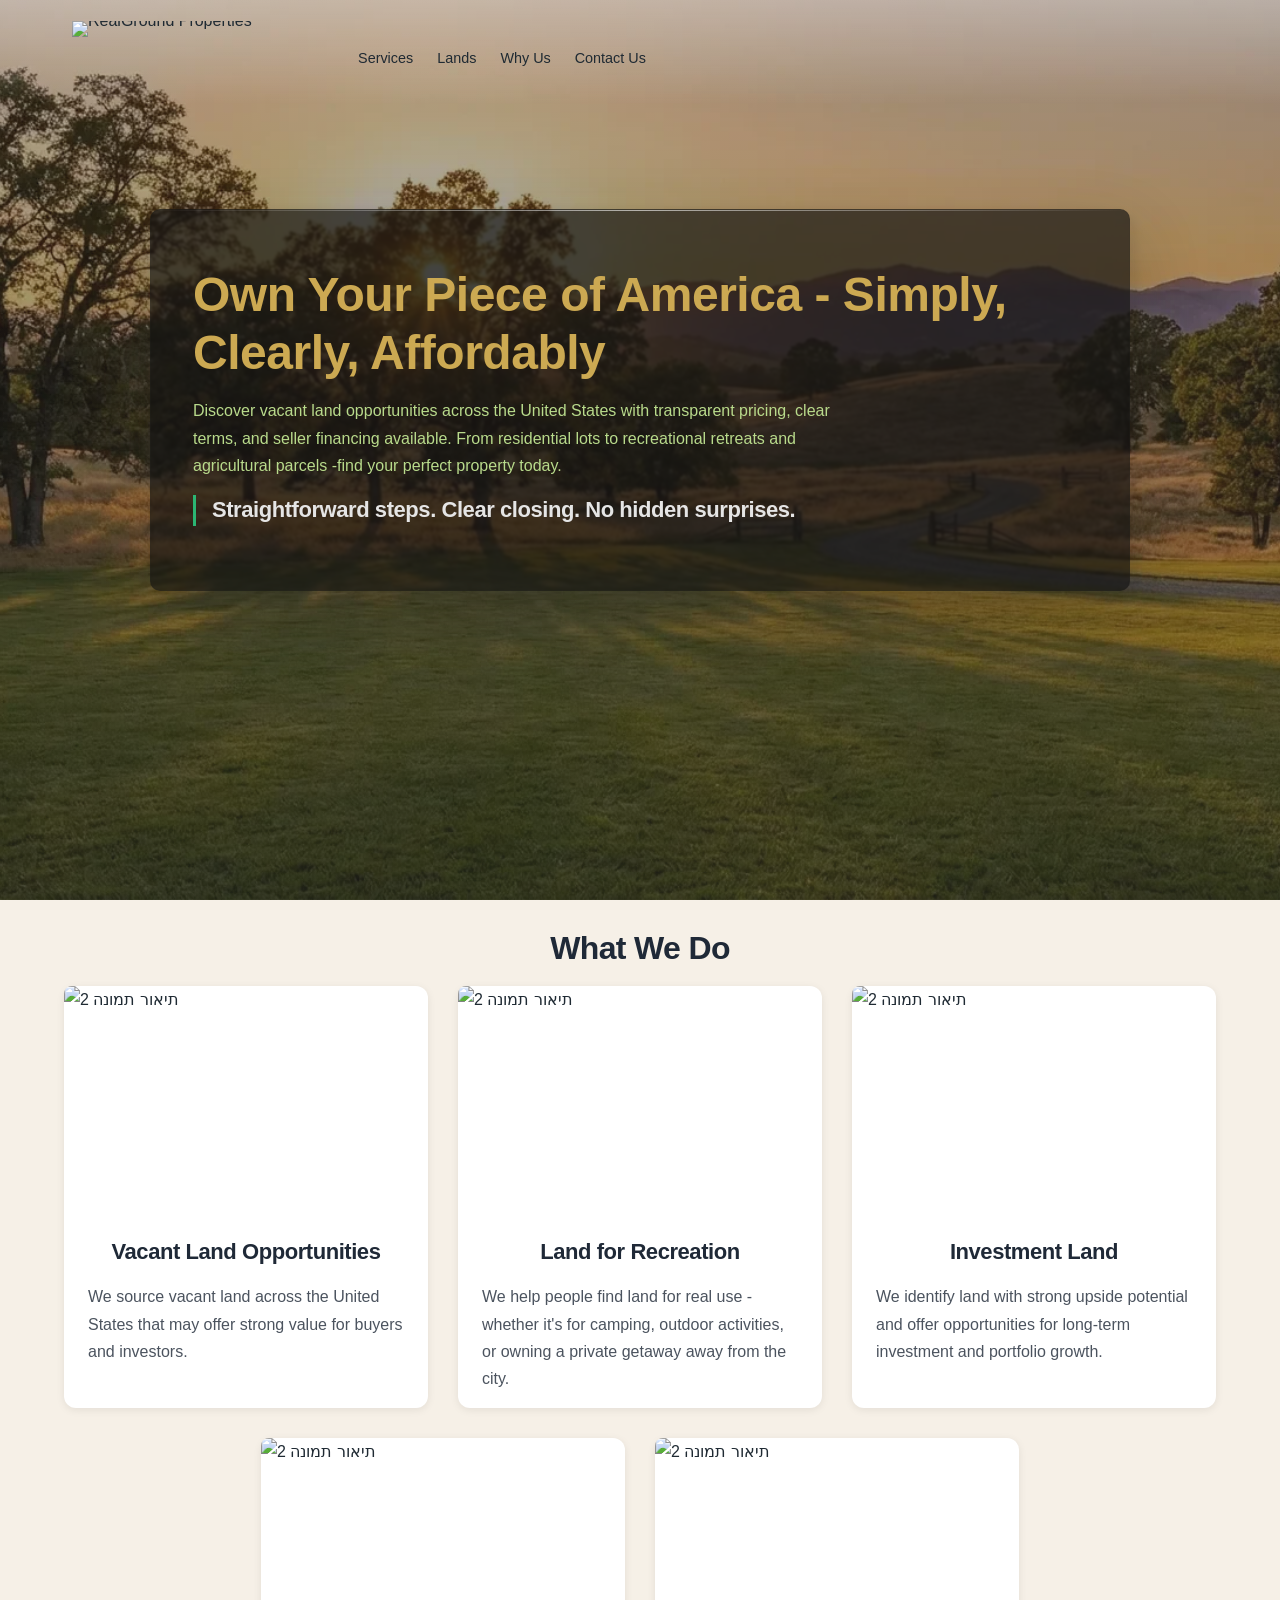
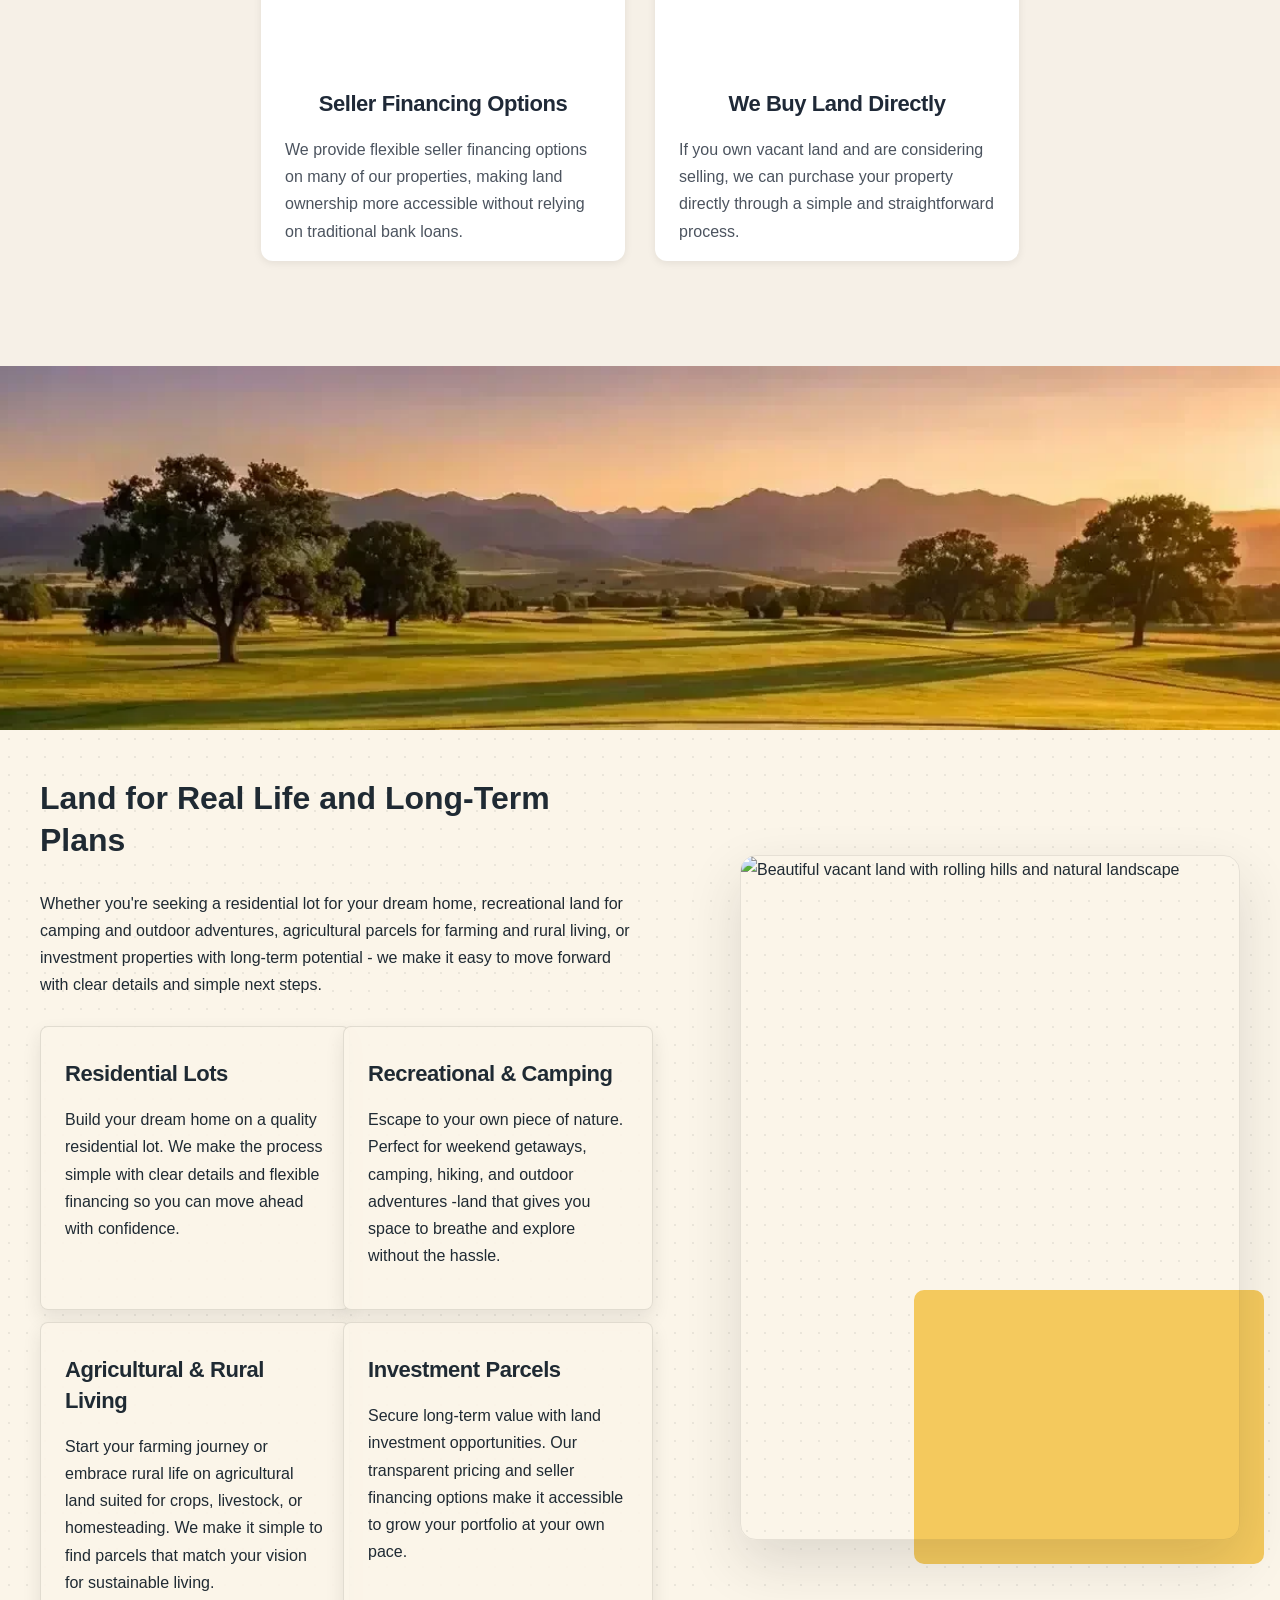
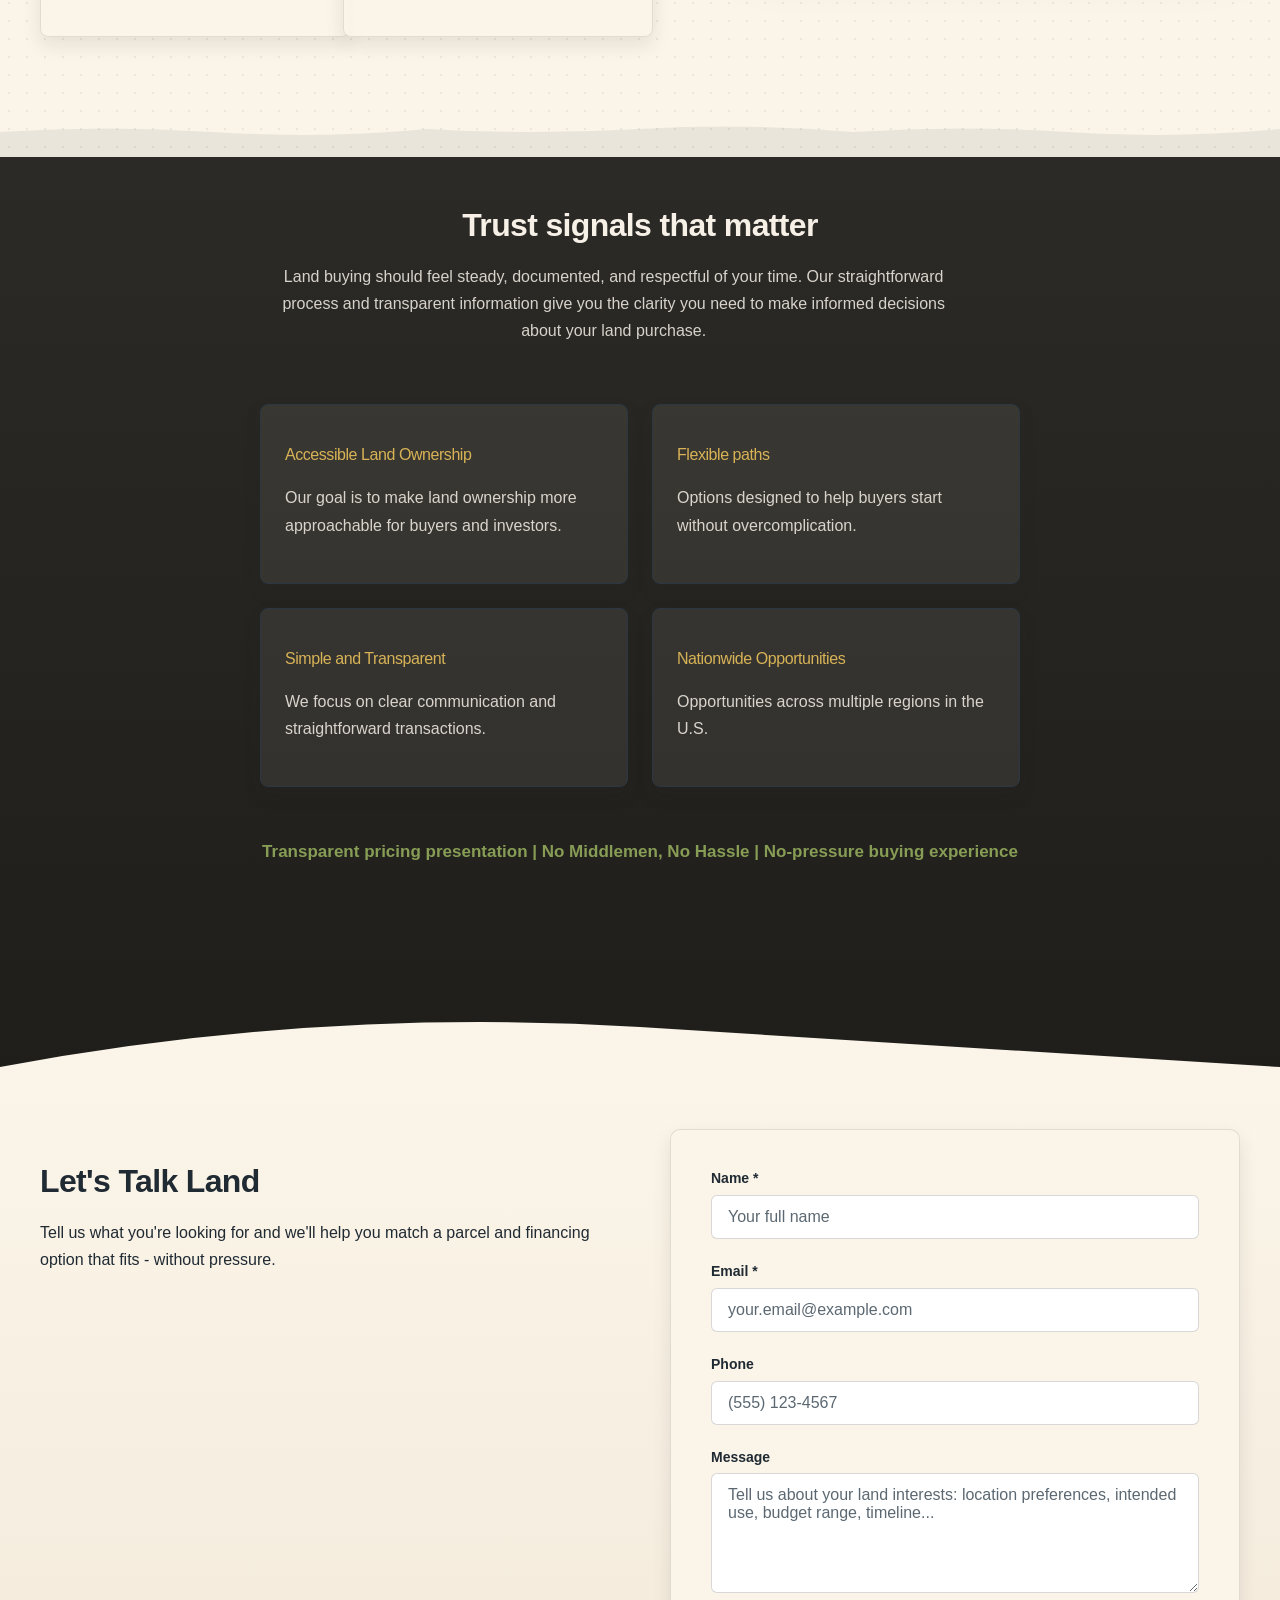
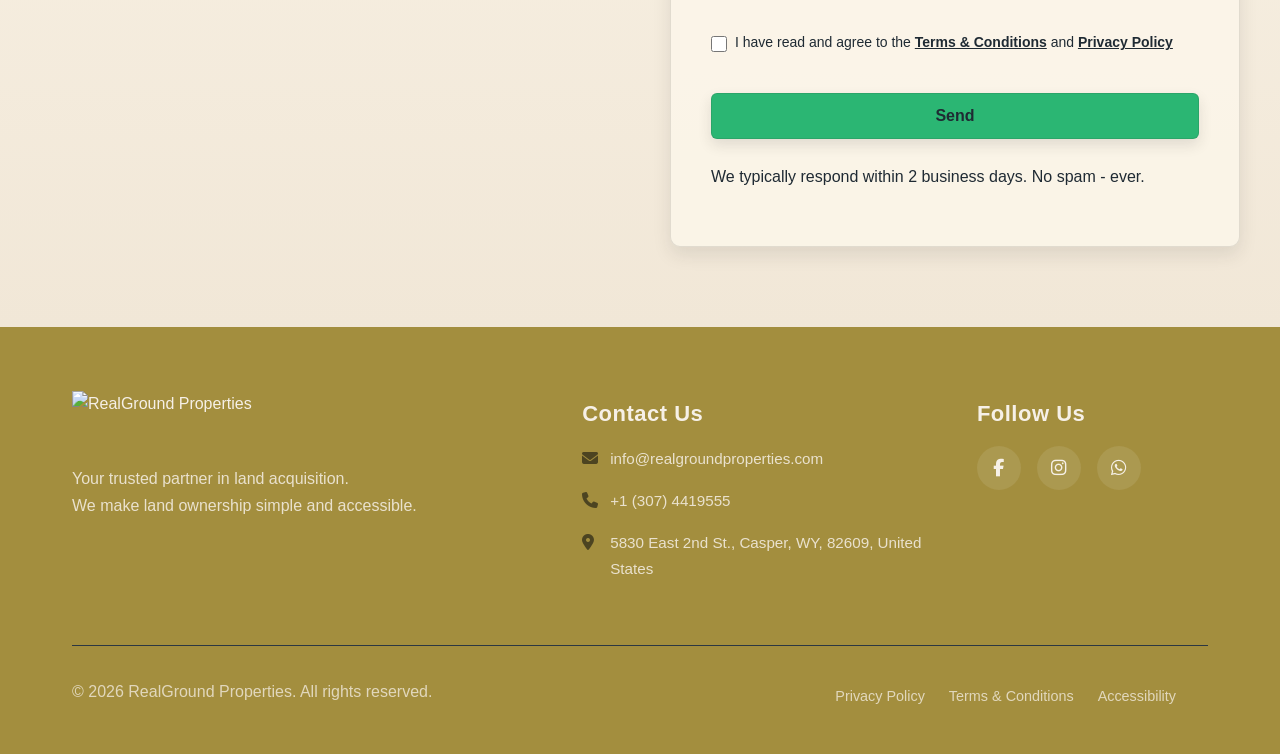
==== commit b88df8e7: "Background sync: Progressive GitHub Sync" ====
--- a/public/index.html
+++ b/public/index.html
@@ -1 +1 @@
-<!doctype html><html dir="ltr" lang="en"><head><meta charset="UTF-8"><meta content="width=device-width,initial-scale=1" name="viewport"><meta content="index, follow" name="robots"><title>Own Vacant Land with Seller Financing - RealGround Properties</title><meta content="RealGround Properties makes land ownership accessible. Browse residential lots, recreational land, and agricultural parcels with transparent pricing and flexible financing." name="description"><meta content="high point land company, peoples land company, vacant land for sale, land with seller financing, buy land online" name="keywords"><link href="/assets/favicon.ico" rel="icon" type="image/x-icon"><link href="/assets/favicon-16x16.png" rel="icon" type="image/png" sizes="16x16"><link href="/assets/favicon-32x32.png" rel="icon" type="image/png" sizes="32x32"><link href="/assets/favicon-48x48.png" rel="icon" type="image/png" sizes="48x48"><link href="/assets/favicon-192x192.png" rel="icon" type="image/png" sizes="192x192"><link href="/assets/favicon-512x512.png" rel="icon" type="image/png" sizes="512x512"><link href="/assets/apple-touch-icon.png" rel="apple-touch-icon"><script>!function(){"use strict";var t="d9f74f8d-98fa-4a19-858f-40786062521f",e="https://api.zappy5.com/api/analytics/track",a=18e5,n=2592e6,o=!0,i=!0,r=!0;var s=function(){var e="zappy_visitor_"+t,a=null;try{if(a=localStorage.getItem(e)){var o=JSON.parse(a),i=Date.now();if(i-o.created<n)return o.lastSeen=i,localStorage.setItem(e,JSON.stringify(o)),o.id}}catch(t){console.warn("Zappy Analytics: LocalStorage not available")}var r="zv_"+Date.now()+"_"+Math.random().toString(36).substr(2,9);try{localStorage.setItem(e,JSON.stringify({id:r,created:Date.now(),lastSeen:Date.now()}))}catch(t){}return r}(),c=function(){var e="zappy_session_"+t,n=null;try{if(n=sessionStorage.getItem(e)){var o=JSON.parse(n),i=Date.now();if(i-o.timestamp<a)return o.timestamp=i,sessionStorage.setItem(e,JSON.stringify(o)),o.id}}catch(t){console.warn("Zappy Analytics: SessionStorage not available")}var r="zs_"+Date.now()+"_"+Math.random().toString(36).substr(2,9);try{sessionStorage.setItem(e,JSON.stringify({id:r,timestamp:Date.now()}))}catch(t){}return r}();function l(a,n){n=n||{};var o={website_id:t,event_type:a,page_path:window.location.pathname,referrer:document.referrer||"direct",visitor_id:s,session_id:c,metadata:n};if(navigator.sendBeacon){var i=new Blob([JSON.stringify(o)],{type:"application/json"});navigator.sendBeacon(e,i)}else fetch(e,{method:"POST",headers:{"Content-Type":"application/json"},body:JSON.stringify(o),keepalive:!0}).catch(function(t){console.warn("Zappy Analytics: Failed to track event",t)})}o&&l("pageview",{title:document.title,url:window.location.href}),i&&document.addEventListener("click",function(t){var e=t.target;if("BUTTON"===e.tagName||e.closest("button")){var a="BUTTON"===e.tagName?e:e.closest("button");l("click",{element:"button",text:a.textContent.trim().substring(0,100),id:a.id||null,class:a.className||null})}else if("A"===e.tagName||e.closest("a")){var n="A"===e.tagName?e:e.closest("a");l("navigation",{element:"link",text:n.textContent.trim().substring(0,100),href:n.href,external:n.hostname!==window.location.hostname})}},!0),r&&document.addEventListener("submit",function(t){var e=t.target;l("form_submit",{form_id:e.id||null,form_name:e.name||null,form_action:e.action||null,form_method:e.method||"GET"})},!0);var d=Date.now();window.addEventListener("beforeunload",function(){l("page_unload",{time_on_page:Math.floor((Date.now()-d)/1e3),page_path:window.location.pathname})}),window.zappyAnalytics={track:l,getVisitorId:function(){return s},getSessionId:function(){return c}}}()</script><meta content="Own Vacant Land with Seller Financing - RealGround Properties" property="og:title"><meta content="RealGround Properties makes land ownership accessible. Browse residential lots, recreational land, and agricultural parcels with transparent pricing and flexible financing." property="og:description"><meta content="summary_large_image" name="twitter:card"><meta content="Own Vacant Land with Seller Financing - RealGround Properties" name="twitter:title"><meta content="RealGround Properties makes land ownership accessible. Browse residential lots, recreational land, and agricultural parcels with transparent pricing and flexible financing." name="twitter:description"><meta content="website" property="og:type"><meta content="en_US" property="og:locale"><style>@media (max-width:768px){#zappy-section-3{margin-top:-180px!important}}</style><link href="https://cdnjs.cloudflare.com/ajax/libs/font-awesome/6.4.0/css/all.min.css" rel="stylesheet"><link href="/assets/favicon.ico" rel="icon" type="image/x-icon"><link href="/assets/favicon-16x16.png" rel="icon" type="image/png" sizes="16x16"><link href="/assets/favicon-32x32.png" rel="icon" type="image/png" sizes="32x32"><link href="/assets/favicon-48x48.png" rel="icon" type="image/png" sizes="48x48"><link href="/assets/favicon-192x192.png" rel="icon" type="image/png" sizes="192x192"><link href="/assets/favicon-512x512.png" rel="icon" type="image/png" sizes="512x512"><link href="/assets/apple-touch-icon.png" rel="apple-touch-icon"><link href="https://cdn.jsdelivr.net/npm/vanilla-cookieconsent@3/dist/cookieconsent.css" rel="stylesheet"><script src="https://cdn.jsdelivr.net/npm/vanilla-cookieconsent@3/dist/cookieconsent.umd.js"></script><script src="https://cdn.jsdelivr.net/gh/mickidum/acc_toolbar/acctoolbar/acctoolbar.min.js"></script><style data-zappy-section-v2-css="true">.home-Hero-section{position:relative;min-height:100vh;display:flex;align-items:center;justify-content:flex-start;overflow:visible;padding:0;background-color:#2c2b27;color:var(--text-light)}.home-Hero-section__background{position:absolute;top:0;left:0;width:100%;height:100%;background-size:cover;background-position:center;background-repeat:no-repeat;z-index:0}.home-Hero-section__background::after{content:'';position:absolute;top:0;left:0;width:100%;height:100%;background:linear-gradient(180deg,rgba(44,43,39,0) 0,rgba(44,43,39,.16) 100%);z-index:1}.home-Hero-section__container{position:relative;z-index:10;width:100%;max-width:1200px;margin:0 auto;padding:140px 60px 80px;display:flex;align-items:center;min-height:100vh}.home-Hero-section__content-card{width:100%;max-width:520px;background:rgba(251,245,233,.92);backdrop-filter:blur(14px);-webkit-backdrop-filter:blur(14px);border-radius:10px;padding:48px 44px;border:1px solid rgba(44,43,39,.12);box-shadow:0 30px 70px rgba(44,43,39,.28),0 0 0 1px rgba(255,255,255,.55) inset;color:var(--text-dark)}.home-Hero-section__headline{font-family:Georgia,'Times New Roman',Times,serif;font-size:44px;font-weight:500;letter-spacing:-.01em;line-height:1.15;color:var(--text-dark);margin:0 0 24px 0}.home-Hero-section__description{font-family:system-ui,-apple-system,Segoe UI,Roboto,Helvetica,Arial,sans-serif;font-size:16px;font-weight:500;line-height:1.75;color:var(--text-dark);margin:0 0 20px 0}.home-Hero-section__reassurance{font-family:system-ui,-apple-system,Segoe UI,Roboto,Helvetica,Arial,sans-serif;font-size:15px;font-weight:700;line-height:1.2;color:#6f6a60;margin:0 0 32px 0}.home-Hero-section__cta-row{display:flex;gap:14px;flex-wrap:wrap}.home-Hero-section__btn{display:inline-flex;align-items:center;justify-content:center;text-decoration:none;font-family:system-ui,-apple-system,Segoe UI,Roboto,Helvetica,Arial,sans-serif;font-weight:700;font-size:14px;line-height:1;padding:14px 26px;border-radius:6px;transition:transform 220ms ease,box-shadow 220ms ease,background-color 220ms ease,color 220ms ease,border-color 220ms ease;cursor:pointer}.home-Hero-section__btn--primary{background:var(--primary);color:#fff;border:1px solid rgba(44,43,39,.12);box-shadow:0 6px 14px rgba(43,182,115,.24)}.home-Hero-section__btn--primary:hover{background:#25a062;transform:translateY(-2px);box-shadow:0 10px 22px rgba(43,182,115,.32)}.home-Hero-section__btn--secondary{background:0 0;color:var(--text-dark);border:2px solid var(--text-dark);box-shadow:0 4px 10px rgba(44,43,39,.1)}.home-Hero-section__btn--secondary:hover{background:rgba(44,43,39,.06);transform:translateY(-2px);box-shadow:0 8px 18px rgba(44,43,39,.14)}.home-Hero-section__divider-wrapper{position:absolute;bottom:0;left:0;width:100%;height:120px;pointer-events:none;z-index:5}.home-Hero-section__divider-wrapper svg{display:block;width:100%;height:100%}@media (max-width:768px){.home-Hero-section{min-height:100vh;align-items:center;justify-content:center}.home-Hero-section__container{padding:120px 20px 60px;min-height:auto}.home-Hero-section__content-card{max-width:100%;padding:36px 28px}.home-Hero-section__headline{font-size:32px;line-height:1.2;margin-bottom:18px}.home-Hero-section__description{font-size:15px;line-height:1.7;margin-bottom:16px}.home-Hero-section__reassurance{font-size:14px;margin-bottom:24px}.home-Hero-section__cta-row{flex-direction:column;gap:12px}.home-Hero-section__btn{width:100%;padding:16px 24px}.home-Hero-section__divider-wrapper{height:80px}}</style><style data-zappy-section-v2-css="true">.home-Hero-section{position:relative;width:100%;min-height:100vh;display:flex;align-items:center;justify-content:flex-start;overflow:visible;padding:0;background-color:#2c2b27}.home-Hero-section__background{position:absolute;top:0;left:0;width:100%;height:100%;background-size:cover;background-position:center;background-repeat:no-repeat;z-index:0}.home-Hero-section__background::after{content:'';position:absolute;top:0;left:0;width:100%;height:100%;background:linear-gradient(180deg,rgba(44,43,39,.35) 0,rgba(44,43,39,.55) 100%);z-index:1}.home-Hero-section__container{position:relative;z-index:2;width:100%;max-width:1200px;margin:0 auto;padding:0 32px;display:flex;align-items:center;min-height:100vh}.home-Hero-section__content-card{background:rgba(251,245,233,.92);backdrop-filter:blur(16px);-webkit-backdrop-filter:blur(16px);border:1px solid rgba(44,43,39,.12);border-radius:10px;padding:48px 42px;max-width:580px;width:100%;box-shadow:0 30px 70px rgba(44,43,39,.24),0 8px 18px rgba(44,43,39,.14);position:relative}.home-Hero-section__content-card::before{content:'';position:absolute;top:0;left:0;right:0;height:1px;background:linear-gradient(90deg,rgba(255,255,255,0) 0,rgba(255,255,255,.6) 50%,rgba(255,255,255,0) 100%);border-radius:10px 10px 0 0}.home-Hero-section__headline{font-family:Georgia,'Times New Roman',Times,serif;font-size:44px;font-weight:500;letter-spacing:-.01em;line-height:1.15;color:var(--text-dark);margin:0 0 24px 0}.home-Hero-section__description{font-family:system-ui,-apple-system,Segoe UI,Roboto,Helvetica,Arial,sans-serif;font-size:16px;font-weight:500;line-height:1.75;color:var(--text-dark);margin:0 0 20px 0}.home-Hero-section__reassurance{font-family:system-ui,-apple-system,Segoe UI,Roboto,Helvetica,Arial,sans-serif;font-size:15px;font-weight:700;line-height:1.4;color:#6f6a60;margin:0 0 32px 0;padding-left:16px;border-left:3px solid var(--primary)}.home-Hero-section__cta-row{display:flex;gap:16px;flex-wrap:wrap}.home-Hero-section__btn{display:inline-flex;align-items:center;justify-content:center;padding:14px 28px;border-radius:6px;font-family:system-ui,-apple-system,Segoe UI,Roboto,Helvetica,Arial,sans-serif;font-size:15px;font-weight:700;line-height:1;text-decoration:none;transition:transform 220ms ease,box-shadow 220ms ease,background-color 220ms ease,color 220ms ease,border-color 220ms ease;cursor:pointer;border:1px solid transparent}.home-Hero-section__btn:hover{transform:translateY(-2px)}.home-Hero-section__btn--primary{background:var(--primary);color:#fff;box-shadow:0 6px 14px rgba(43,182,115,.25);border-color:rgba(44,43,39,.1)}.home-Hero-section__btn--primary:hover{background:#25a562;box-shadow:0 10px 24px rgba(43,182,115,.35)}.home-Hero-section__btn--secondary{background:0 0;color:var(--text-dark);border:2px solid rgba(44,43,39,.24);box-shadow:0 2px 6px rgba(44,43,39,.08)}.home-Hero-section__btn--secondary:hover{background:rgba(44,43,39,.04);border-color:rgba(44,43,39,.35);box-shadow:0 4px 12px rgba(44,43,39,.12)}.home-Hero-section__divider-wrapper{position:absolute;bottom:0;left:0;width:100%;height:100px;pointer-events:none;z-index:5}.home-Hero-section__divider-wrapper svg{display:block;width:100%;height:100%}@media (max-width:768px){.home-Hero-section{min-height:100vh;padding-top:100px}.home-Hero-section__container{padding:0 16px;justify-content:center}.home-Hero-section__content-card{max-width:100%;padding:32px 24px;margin:0}.home-Hero-section__headline{font-size:32px;line-height:1.2;margin-bottom:18px}.home-Hero-section__description{font-size:15px;line-height:1.7;margin-bottom:16px}.home-Hero-section__reassurance{font-size:14px;margin-bottom:24px;padding-left:12px}.home-Hero-section__cta-row{flex-direction:column;gap:12px}.home-Hero-section__btn{width:100%;padding:16px 24px;font-size:14px}.home-Hero-section__divider-wrapper{height:60px}}@media (min-width:769px) and (max-width:1024px){.home-Hero-section__container{padding:0 24px}.home-Hero-section__content-card{max-width:520px;padding:40px 36px}.home-Hero-section__headline{font-size:38px}}</style><link href="/styles.css" rel="stylesheet"><style id="zappy-dropdown-submenu-styles">#navMenu li:has(.sub-menu),.nav-menu li:has(.sub-menu),.navbar li:has(.sub-menu),nav li:has(.sub-menu){position:relative}#navMenu .sub-menu,.nav-menu .sub-menu,.navbar .sub-menu,nav .sub-menu{display:block!important;position:absolute!important;top:100%;left:0;min-width:220px;background:#fff;border-radius:8px;box-shadow:0 8px 25px rgba(0,0,0,.15);padding:8px 0;opacity:0;visibility:hidden;transform:translateY(10px);transition:all .3s ease;z-index:1000;list-style:none;pointer-events:none}#navMenu li:hover>.sub-menu,.nav-menu li:hover>.sub-menu,.navbar li:hover>.sub-menu,nav li:hover>.sub-menu{opacity:1!important;visibility:visible!important;transform:translateY(0)!important;pointer-events:auto!important}.sub-menu li{list-style:none;margin:0;padding:0}.sub-menu a{display:block!important;padding:10px 16px!important;color:var(--text-dark,#333)!important;font-weight:500;text-decoration:none;white-space:nowrap;transition:background-color .2s}.sub-menu .zappy-nav-child>a{padding-left:28px!important;font-size:.9em!important;opacity:.85!important}[dir=rtl] .sub-menu .zappy-nav-child>a,html[lang=ar] .sub-menu .zappy-nav-child>a,html[lang=he] .sub-menu .zappy-nav-child>a{padding-left:10px!important;padding-right:28px!important}.sub-menu .zappy-nav-parent>a{font-weight:600!important}.sub-menu a:hover{background-color:#f5f5f5}[dir=rtl] .nav-menu .sub-menu,[dir=rtl] .navbar .sub-menu,[dir=rtl] nav .sub-menu,html[lang=ar] .nav-menu .sub-menu,html[lang=ar] .navbar .sub-menu,html[lang=ar] nav .sub-menu,html[lang=he] .nav-menu .sub-menu,html[lang=he] .navbar .sub-menu,html[lang=he] nav .sub-menu{left:auto!important;right:0!important}.sub-menu:empty,.sub-menu:not(:has(li)):not(:has(> a)),.sub-menu:not(:has(li:not(.zappy-hidden-menu-item))):not(:has(> a)){display:none!important;opacity:0!important;visibility:hidden!important;pointer-events:none!important}li:has(.menu-group-title):hover>.sub-menu{opacity:1!important;visibility:visible!important;transform:translateY(0)!important;pointer-events:auto!important}#navMenu>li>.menu-group-title,.nav-menu>li>.menu-group-title{display:inline-block;padding:.5rem 1rem;cursor:default;user-select:none}@media (max-width:768px){#navMenu .sub-menu,.nav-menu .sub-menu,.navbar .sub-menu,nav .sub-menu{position:static!important;transform:none!important;box-shadow:none!important;background:0 0!important;max-height:0;overflow:hidden;opacity:0;visibility:hidden;transition:max-height .3s ease,opacity .3s ease;padding:0!important;border-radius:0!important}#navMenu .sub-menu.mobile-expanded,.nav-menu .sub-menu.mobile-expanded,.navbar .sub-menu.mobile-expanded{max-height:none!important;overflow-y:visible!important;opacity:1!important;visibility:visible!important;padding:8px 0 8px 16px!important}[dir=rtl] .sub-menu.mobile-expanded,html[lang=he] .sub-menu.mobile-expanded{padding:8px 16px 8px 0!important}#navMenu li:hover>.sub-menu,.nav-menu li:hover>.sub-menu,.navbar li:hover>.sub-menu,nav li:hover>.sub-menu{opacity:0;visibility:hidden;pointer-events:none}#navMenu li>.sub-menu.mobile-expanded,.nav-menu li>.sub-menu.mobile-expanded,.navbar li>.sub-menu.mobile-expanded,nav li>.sub-menu.mobile-expanded{opacity:1!important;visibility:visible!important;pointer-events:auto!important}#navMenu li:has(.sub-menu),.nav-menu li:has(.sub-menu),.navbar li:has(.sub-menu),nav li:has(.sub-menu){display:flex!important;flex-wrap:wrap!important;align-items:center!important;position:relative!important;min-height:44px!important}#navMenu li:has(.sub-menu)>a,.nav-menu li:has(.sub-menu)>a,.navbar li:has(.sub-menu)>a,nav li:has(.sub-menu)>a{flex:1!important;min-width:0!important}#navMenu li:has(.sub-menu)>.menu-group-title,.nav-menu li:has(.sub-menu)>.menu-group-title,.navbar li:has(.sub-menu)>.menu-group-title,nav li:has(.sub-menu)>.menu-group-title{flex:1!important;min-width:0!important;padding:0!important;line-height:inherit!important}#navMenu li:has(.sub-menu)>.sub-menu,.nav-menu li:has(.sub-menu)>.sub-menu,.navbar li:has(.sub-menu)>.sub-menu,nav li:has(.sub-menu)>.sub-menu{flex-basis:100%!important;width:100%!important}#navMenu li:has(.sub-menu)>a [class*=arrow],#navMenu li:has(.sub-menu)>a [class*=chevron],.nav-menu li:has(.sub-menu)>a .fa-angle-down,.nav-menu li:has(.sub-menu)>a .fa-chevron-down,.nav-menu li:has(.sub-menu)>a [class*=arrow],.nav-menu li:has(.sub-menu)>a [class*=chevron],nav li:has(.sub-menu)>a [class*=arrow],nav li:has(.sub-menu)>a [class*=chevron]{display:none!important;visibility:hidden!important}.mobile-submenu-toggle{display:flex!important;align-items:center!important;justify-content:center!important;width:44px!important;height:auto!important;background:0 0!important;border:none!important;cursor:pointer!important;color:var(--text-dark)!important;position:static!important;flex-shrink:0!important;align-self:stretch!important;z-index:2!important;padding:0!important;margin:0!important}.mobile-submenu-toggle::after{content:''!important;width:0!important;height:0!important;border-left:6px solid transparent!important;border-right:6px solid transparent!important;border-top:7px solid currentColor!important;transition:transform .3s ease!important}.mobile-submenu-toggle.expanded::after{transform:rotate(180deg)!important}.sub-menu a{padding:10px 0!important;display:block!important;color:var(--text-dark)!important;white-space:normal!important}.sub-menu .zappy-nav-child>a{padding-left:28px!important;font-size:.9em!important;opacity:.85!important}[dir=rtl] .sub-menu .zappy-nav-child>a,html[lang=ar] .sub-menu .zappy-nav-child>a,html[lang=he] .sub-menu .zappy-nav-child>a{padding-left:0!important;padding-right:28px!important}.sub-menu .zappy-nav-parent>a{font-weight:600!important}#navMenu.active,.nav-menu.active{max-width:100vw!important;overflow-x:hidden!important;box-sizing:border-box!important}.navbar .sub-menu li a,.zappy-products-dropdown .sub-menu a,nav.navbar .sub-menu li a{color:var(--text-dark)!important}}@media (min-width:769px){.mobile-submenu-toggle{display:none!important}}</style><style id="mobile-lang-menu-deployed-css">@media (max-width:768px){.lang-switcher,.nav-container .lang-switcher,.nav-cta-container .lang-switcher,.nav-ecommerce-icons .lang-switcher,.nav-icons-left .lang-switcher,.navbar .lang-switcher,.navbar .nav-cta-container .lang-switcher{display:none!important}.mobile-lang-menu{width:100%;border-top:1px solid rgba(128,128,128,.2);padding:8px 0 0 0;margin-top:8px}.mobile-lang-toggle{display:flex!important;align-items:center;justify-content:space-between;width:100%;padding:12px 16px;background:0 0;border:none;cursor:pointer;font-size:15px;color:inherit;font-family:inherit}.mobile-lang-toggle::after{content:'';display:inline-block;width:8px;height:8px;border-right:2px solid currentColor;border-bottom:2px solid currentColor;transform:rotate(45deg);transition:transform .3s ease;margin-left:8px}.mobile-lang-toggle.expanded::after{transform:rotate(-135deg)}.mobile-lang-options{max-height:0;overflow:hidden;transition:max-height .3s ease}.mobile-lang-options.expanded{max-height:300px}.mobile-lang-option{display:flex!important;align-items:center;gap:10px;padding:10px 24px;text-decoration:none;color:inherit;font-size:14px;font-family:inherit}.mobile-lang-option:hover{background:rgba(128,128,128,.1)}.mobile-lang-option.active{font-weight:600;opacity:.7;pointer-events:none}.mobile-lang-option img{width:20px;height:20px;border-radius:50%}}@media (min-width:769px){.mobile-lang-menu{display:none!important}}</style><style id="zappy-widget-visibility">#mic-access-tool-box,#mic-access-tool-general-button,#mic-init-access-tool #mic-access-tool-box,#mic-init-access-tool #mic-access-tool-general-button,#mic-init-access-tool .mic-access-tool-general-button,._access-icon,._access-menu,.mic-access-tool-box,.mic-access-tool-general-button,div[id*=mic-access-tool-box]{display:none!important;visibility:hidden!important;opacity:0!important;pointer-events:none!important}</style></head><body><nav class="navbar" style="padding-bottom:5px"><button class="mobile-toggle" aria-label="Menu" id="mobileToggle"><svg viewBox="0 0 24 24" fill="none" height="24" width="24" class="hamburger-icon"><path d="M3 12h18M3 6h18M3 18h18" stroke="currentColor" stroke-linecap="round" stroke-width="2"></path></svg><svg viewBox="0 0 24 24" fill="none" height="24" width="24" class="close-icon" style="display:none"><path d="M18 6L6 18M6 6l12 12" stroke="currentColor" stroke-linecap="round" stroke-width="2"></path></svg></button><button class="phone-header-btn" aria-label="Call" data-phone="+13074419555" style="display:none"><svg viewBox="0 0 24 24" fill="currentColor" height="20" width="20"><path d="M22 16.92v3a2 2 0 0 1-2.18 2 19.79 19.79 0 0 1-8.63-3.07 19.5 19.5 0 0 1-6-6 19.79 19.79 0 0 1-3.07-8.67A2 2 0 0 1 4.11 2h3a2 2 0 0 1 2 1.72 12.84 12.84 0 0 0 .7 2.81 2 2 0 0 1-.45 2.11L8.09 9.91a16 16 0 0 0 6 6l1.27-1.27a2 2 0 0 1 2.11-.45 12.84 12.84 0 0 0 2.81.7A2 2 0 0 1 22 16.92z"></path></svg></button><div class="nav-container"><div class="nav-brand"><a href="/" class="logo-link"><img alt="RealGround Properties" src="/assets/realground-properties-real-estate-logo.webp" class="logo"></a></div><ul class="nav-menu" id="navMenu"><li><a href="#layout-1773937483243-dup-1774014246047">Services</a></li><li><a href="#services">Lands</a></li><li><a href="#stats-dup-1774025932268">Why Us</a></li><li><a href="#contact-dup-1774125310166">Contact Us</a></li></ul><div class="nav-cta-container"></div></div></nav><script>window.addEventListener("load",function(){const e=document.querySelector(".navbar, nav, header");if(!e)return void console.log("[Navbar] Navbar element not found");let t=document.getElementById("mobileToggle")||document.querySelector(".mobile-toggle")||document.querySelector(".hamburger")||document.querySelector(".hamburger-menu")||document.querySelector(".menu-toggle")||document.querySelector(".burger-menu")||document.querySelector('[aria-label="Menu"]')||document.querySelector('[aria-label="תפריט"]');const o=document.querySelector(".phone-header-btn"),n=window.getComputedStyle(e);let r=n.backgroundColor;if(console.log("[Navbar] Initial navbar background:",r),"transparent"===r||"rgba(0, 0, 0, 0)"===r||r.startsWith("rgba")&&r.includes(", 0)")){const e=n.backgroundImage;if(e&&"none"!==e)console.log("[Navbar] Navbar has background image/gradient, using dark text"),r="rgb(240, 240, 240)";else{const e=window.getComputedStyle(document.body).backgroundColor;console.log("[Navbar] Navbar transparent, using body background:",e),r=e}}const i=r.match(/\d+/g);if(i&&i.length>=3){const e=(.299*parseInt(i[0])+.587*parseInt(i[1])+.114*parseInt(i[2]))/255;console.log("[Navbar] Mobile button colors preserved from Claude CSS (luminance:",e.toFixed(2)+")");const n=document.createElement("style");n.id="zappy-mobile-nav-fix";document.documentElement.lang;document.documentElement.dir,n.textContent='\n        /* Hide mobile buttons on desktop, show only on mobile */\n        @media (min-width: 769px) {\n          .mobile-toggle,\n          .phone-header-btn {\n            display: none !important;\n          }\n        }\n        \n        /* Show and position mobile buttons correctly on mobile */\n        @media (max-width: 768px) {\n          .mobile-toggle,\n          .phone-header-btn {\n            position: absolute !important;\n            top: 50% !important;\n            transform: translateY(-50%) !important;\n            z-index: 1001 !important;\n            display: flex !important;\n            align-items: center !important;\n            justify-content: center !important;\n            width: 36px !important;\n            height: 36px !important;\n            border-radius: 50% !important;\n            border: none !important;\n            cursor: pointer !important;\n            padding: 6px !important;\n            background: none !important;\n            color: var(--nav-text, var(--text-dark)) !important;\n          }\n          \n          /* LTR positioning (default): hamburger LEFT, phone RIGHT */\n          html:not([dir="rtl"]):not([lang="he"]):not([lang="ar"]) .mobile-toggle,\n          html[dir="ltr"] .mobile-toggle {\n            left: 12px !important;\n            right: auto !important;\n          }\n          html:not([dir="rtl"]):not([lang="he"]):not([lang="ar"]) .phone-header-btn,\n          html[dir="ltr"] .phone-header-btn {\n            right: 12px !important;\n            left: auto !important;\n          }\n          \n          /* RTL positioning: hamburger RIGHT, phone LEFT */\n          html[dir="rtl"] .mobile-toggle,\n          html[lang="he"] .mobile-toggle,\n          html[lang="ar"] .mobile-toggle {\n            right: 12px !important;\n            left: auto !important;\n          }\n          html[dir="rtl"] .phone-header-btn,\n          html[lang="he"] .phone-header-btn,\n          html[lang="ar"] .phone-header-btn {\n            left: 12px !important;\n            right: auto !important;\n          }\n          \n          /* CRITICAL: Ensure nav-container has min-height on mobile */\n          /* All children are positioned absolutely/fixed on mobile, so height:auto collapses to 0 */\n          .nav-container {\n            min-height: 70px !important;\n            position: relative !important;\n          }\n          \n          /* Ensure SVG icons are properly sized and inherit color */\n          .mobile-toggle svg,\n          .phone-header-btn svg {\n            width: 24px !important;\n            height: 24px !important;\n            /* Don\'t force display - let JavaScript control hamburger/close toggle */\n          }\n          \n          /* Reset nav-cta-container on mobile - remove desktop box-shadow/padding */\n          /* that creates a visible ghost box when CTA button is hidden */\n          .nav-cta-container {\n            box-shadow: none !important;\n            padding: 0 !important;\n          }\n          \n          /* Hide nav-cta-container entirely on mobile when there\'s no lang-switcher */\n          /* (only the CTA button is inside, and it\'s hidden on mobile) */\n          .nav-cta-container:not(:has(.lang-switcher)) {\n            display: none !important;\n          }\n          \n          /* CRITICAL: Prevent hero image fade gradient from bleeding over headline text */\n          /* The .image-fade-gradient has bottom: -30px (extends below parent) */\n          /* On mobile stacked layout, this overlaps the h1 text below the image */\n          .hero-image-column {\n            overflow: hidden !important;\n          }\n          .image-fade-gradient {\n            bottom: 0 !important;\n          }\n          \n          /* Hide desktop language switcher on mobile - hamburger menu handles it */\n          /* High specificity to override stored CSS */\n          .lang-switcher,\n          .nav-cta-container .lang-switcher,\n          .nav-container .lang-switcher,\n          .navbar .lang-switcher,\n          .navbar .nav-cta-container .lang-switcher {\n            display: none !important;\n          }\n        }\n      ';const r=document.getElementById("zappy-mobile-nav-fix");r&&r.remove(),document.head.appendChild(n),console.log("[Navbar] Critical CSS injected for mobile nav positioning");const l=window.innerWidth<=768;if(t){const e=t.querySelector(".hamburger-icon"),o=t.querySelector(".close-icon");e&&(e.style.setProperty("width","24px","important"),e.style.setProperty("height","24px","important"),e.style.setProperty("display","block","important")),o&&(o.style.setProperty("width","24px","important"),o.style.setProperty("height","24px","important"),o.style.setProperty("display","none","important")),l?(t.style.setProperty("position","absolute","important"),t.style.setProperty("top","50%","important"),t.style.setProperty("transform","translateY(-50%)","important"),t.style.setProperty("z-index","1001","important"),t.style.removeProperty("left"),t.style.removeProperty("right"),console.log("[Navbar] Mobile toggle positioning applied (mobile viewport)")):(t.style.removeProperty("position"),t.style.removeProperty("top"),t.style.removeProperty("transform"),t.style.removeProperty("z-index"),t.style.removeProperty("left"),t.style.removeProperty("right"),console.log("[Navbar] Desktop viewport - cleared mobile toggle inline positioning"))}if(o){const e=o.querySelector("svg");e&&(e.style.width="24px",e.style.height="24px",e.setAttribute("width","24"),e.setAttribute("height","24")),l?(o.style.setProperty("position","absolute","important"),o.style.setProperty("top","50%","important"),o.style.setProperty("transform","translateY(-50%)","important"),o.style.setProperty("z-index","1001","important"),o.style.removeProperty("left"),o.style.removeProperty("right"),console.log("[Navbar] Phone button positioning applied (mobile viewport)")):(o.style.removeProperty("position"),o.style.removeProperty("top"),o.style.removeProperty("transform"),o.style.removeProperty("z-index"),o.style.removeProperty("left"),o.style.removeProperty("right"),console.log("[Navbar] Desktop viewport - cleared phone button inline positioning"))}}else console.log("[Navbar] Could not parse background color:",r);t=document.getElementById("mobileToggle")||document.querySelector(".mobile-toggle")||document.querySelector(".hamburger")||document.querySelector(".hamburger-menu")||document.querySelector(".menu-toggle")||document.querySelector(".burger-menu")||document.querySelector('[aria-label="Menu"]')||document.querySelector('[aria-label="תפריט"]');const l=document.getElementById("navMenu")||document.querySelector(".nav-menu")||document.querySelector(".nav-links")||document.querySelector("nav ul:not(.submenu)");if(!t||!l)return void console.log("[Navbar] Mobile toggle or menu not found:",{toggle:!!t,menu:!!l});l.id||(l.id="navMenu"),console.log("[Navbar] Initializing mobile menu...");const a=t.cloneNode(!0);t.parentNode.replaceChild(a,t),a.addEventListener("click",function(e){e.preventDefault(),e.stopPropagation();const t=this.querySelector(".hamburger-icon"),o=this.querySelector(".close-icon");l.classList.contains("active")?(l.classList.remove("active"),t&&t.style.setProperty("display","block","important"),o&&o.style.setProperty("display","none","important"),document.body.style.overflow="",console.log("[Navbar] Menu closed")):(l.classList.add("active"),t&&t.style.setProperty("display","none","important"),o&&o.style.setProperty("display","block","important"),document.body.style.overflow="hidden",console.log("[Navbar] Menu opened"))}),l.querySelectorAll("a").forEach(function(e){e.addEventListener("click",function(){if("#"===this.getAttribute("href"))return;const e=a.querySelector(".hamburger-icon"),t=a.querySelector(".close-icon");l.classList.remove("active"),e&&e.style.setProperty("display","block","important"),t&&t.style.setProperty("display","none","important"),document.body.style.overflow="",console.log("[Navbar] Menu closed (link clicked)")})});var s=l.querySelectorAll(".dropdown-toggle");s.forEach(function(e){e.addEventListener("click",function(e){e.preventDefault(),e.stopPropagation();var t=this.closest(".nav-dropdown");t&&(t.parentNode.querySelectorAll(".nav-dropdown.open").forEach(function(e){e!==t&&e.classList.remove("open")}),t.classList.toggle("open"),console.log("[Navbar] Dropdown toggled:",t.classList.contains("open")?"open":"closed"))})}),document.addEventListener("click",function(e){e.target.closest(".nav-dropdown")||document.querySelectorAll(".nav-dropdown.open").forEach(function(e){e.classList.remove("open")})}),console.log("[Navbar] Dropdown handlers initialized for "+s.length+" dropdowns"),o&&o.addEventListener("click",function(){const e=document.querySelectorAll('a[href^="tel:"]'),t=e.length>0?e[0].getAttribute("href").replace("tel:",""):"+1 (307) 4419555";window.location.href="tel:"+t,console.log("[Navbar] Phone button clicked")}),console.log("[Navbar] Mobile menu initialized successfully");const p=function(){const e=document.querySelector(".whatsapp-float");e&&(window.innerWidth>=769?(e.style.setProperty("display","none","important"),e.style.setProperty("visibility","hidden","important"),e.style.setProperty("opacity","0","important"),e.style.setProperty("pointer-events","none","important"),console.log("[WhatsApp] Button hidden on desktop")):(e.style.removeProperty("display"),e.style.removeProperty("visibility"),e.style.removeProperty("opacity"),e.style.removeProperty("pointer-events"),console.log("[WhatsApp] Button visible on mobile")))};let c;p(),window.addEventListener("resize",function(){clearTimeout(c),c=setTimeout(p,100)})})</script><main><section class="home-Hero-section" id="zappy-section-0-dup-1773844088356" style="--zappy-mobile-bg-position:9% 39%;background-image:url(&quot;assets/business-general-hero-upload-1773860136461.webp&quot;) !important;background-position:9% 39% !important;background-size:cover !important" data-layout-spec="Home-Hero" data-element-id="zappy-hero-bg-zappy-section-0-dup-1773844088356" data-element-type="background-image" data-hero-type="fullscreen-scrim" data-mobile-bg-position="9% 39%" data-zappy-bg-color="" data-zappy-bg-image="assets/business-general-hero-upload-1773860136461.webp" data-zappy-bg-overlay-color="#000000" data-zappy-bg-overlay-opacity="17" data-zappy-bg-position="36% 23%" data-zappy-bg-type="image" data-zappy-bg-video-type="" data-zappy-bg-video-url="" data-zappy-bg-zoom="1.1" data-zappy-mobile-bg-zoom="1" data-zappy-section="true"><div class="home-Hero-section__background" style="background-image:none;background-size:cover;background-position:center" id="zappy-section-1"></div><div class="home-Hero-section__container" style="justify-content:center" id="zappy-section-2"><div class="home-Hero-section__content-card" style="background-color:#121212ab;backdrop-filter:blur(1px);max-width:980px;margin-top:-100px" id="zappy-section-3" data-mobile-style="margin-top: -180px"><h1 class="home-Hero-section__headline"><font color="#cca952">Own Your Piece of America - Simply, Clearly, Affordably</font></h1><p style="color:#b9db8c" class="home-Hero-section__description">Discover vacant land opportunities across the United States with transparent pricing, clear terms, and seller financing available. From residential lots to recreational retreats and agricultural parcels -find your perfect property today.</p><h3 class="home-Hero-section__reassurance"><font color="#e5e5e5">Straightforward steps. Clear closing. No hidden surprises.</font></h3><div class="home-Hero-section__cta-row" id="zappy-section-4"></div></div></div><div class="home-Hero-section__divider-wrapper" style="display:none !important;display:none !important;display:none !important;display:none !important;display:none !important;display:none !important;display:none !important;display:none !important;display:none !important;display:none !important;display:none !important;display:none !important;display:none !important;display:none !important;display:none !important;display:none !important;display:none !important;display:none !important;display:none !important;display:none !important;display:none !important;display:none !important" id="zappy-section-5"><svg viewBox="0 0 1200 100" aria-hidden="true" preserveAspectRatio="none" xmlns="http://www.w3.org/2000/svg"><defs><linearGradient id="heroFadeGradient-dup-1773785637161-0-dup-1773844088356-0" x1="0%" x2="0%" y1="0%" y2="100%"><stop offset="0%" style="stop-color:#FBF5E9;stop-opacity:0"></stop><stop offset="100%" style="stop-color:#FBF5E9;stop-opacity:1"></stop></linearGradient></defs><path d="M0,100 L0,35 Q100,42 200,38 T400,35 Q500,40 600,36 T800,38 Q900,34 1000,40 T1200,36 L1200,100 Z" fill="var(--bg-light)"></path></svg></div></section><section class="layout-section" id="layout-1773937483243-dup-1774014246047" style="width:100%;padding:60px 0px;direction:rtl;min-height:1066.47px !important;padding-top:20px" data-component-id="imagecard-3col" data-zappy-component="true"><div class="container" style="max-width:1200px;margin:0 auto;padding:0 1.5rem"><h2 style="font-size:32px;font-weight:700;color:rgb(31, 41, 55);margin-bottom:40px;text-align:center;font-family:Fraunces, &quot;DM Serif Display&quot;, Georgia, serif">What We Do</h2><div class="zappy-preserve-css-grid image-card-grid" style="display:grid;gap:30px;direction:ltr;text-align:left;--zappy-grid-cols:repeat(3, minmax(0, 1fr));grid-template-columns:repeat(3, minmax(0, 1fr));align-items:stretch !important" id="zappy-auto-grid-1773937483937-8ebcze-dup-1773943746120-0-dup-1773943916445-0-dup-1773951973975-0-dup-1774014246047-0" data-original-gap="30px" data-original-item-width="364" data-zappy-auto-grid="true" data-zappy-explicit-columns="true"><div style="background:white;border-radius:12px;box-shadow:rgba(0, 0, 0, 0.08) 0px 2px 8px;border-bottom-left-radius:12px;border-bottom-right-radius:12px" data-grid-item-index="0"><div style="position:relative !important;overflow:hidden !important;width:100% !important;max-width:100% !important;margin-left:auto !important;margin-right:auto !important;height:228px !important;display:block !important;padding-bottom:62.6374% !important" data-element-id="img-1773937483934-6k0u1hbcm" data-element-type="image" data-zappy-wrapper-margins-applied="true" data-zappy-zoom-aspect-ratio="0.626374" data-zappy-zoom-clip="true" data-zappy-zoom-wrapper="true" data-zappy-zoom-wrapper-height="228px" data-zappy-zoom-wrapper-width="364px" data-zappy-zoom-wrapper-width-mode="grid-responsive"><img alt="תיאור תמונה 2" src="/assets/business-general-service-upload-1773936817578-z7kxnp.webp?v=1773936825059" class="layout-placeholder-image" data-element-id="img-1773948213909-rdqdyxl9m" data-element-type="image" data-zappy-original-height="227.5" data-zappy-original-width="364" data-zappy-zoom="1" style="border-radius:8px 8px 0px 0px;object-position:50% 50%;display:block !important;object-fit:cover !important;width:100% !important;height:100% !important;max-width:none !important;margin:0px !important;left:0% !important;top:0% !important;max-height:none !important;position:absolute !important" data-context="תיאור תמונה 2" data-placeholder="layout-image-1773937483243-2ochl273u"></div><div style="padding:24px;padding-top:15px;padding-bottom:0px"><h3 style="font-size:20px;font-weight:600;color:rgb(31, 41, 55);margin-bottom:10px;font-family:Fraunces, &quot;DM Serif Display&quot;, Georgia, serif;text-align:center">Vacant Land Opportunities</h3><p style="font-size:15px;line-height:1.6;color:rgb(31, 41, 55);opacity:0.8;font-family:Fraunces, &quot;DM Serif Display&quot;, Georgia, serif;text-align:left">We source vacant land across the United States that may offer strong value for buyers and investors.</p></div></div><div style="background:white;border-radius:12px 12px 0px 0px;box-shadow:rgba(0, 0, 0, 0.08) 0px 2px 8px;border-bottom-left-radius:12px;border-bottom-right-radius:12px" data-grid-item-index="1"><div style="position:relative !important;overflow:hidden !important;width:100% !important;max-width:100% !important;margin-left:auto !important;margin-right:auto !important;height:228px !important;display:block !important;padding-bottom:62.6374% !important" data-element-id="img-1773937483934-6k0u1hbcm-dup-1773948210533-l144dm" data-element-type="image" data-zappy-wrapper-margins-applied="true" data-zappy-zoom-aspect-ratio="0.626374" data-zappy-zoom-clip="true" data-zappy-zoom-wrapper="true" data-zappy-zoom-wrapper-height="228px" data-zappy-zoom-wrapper-width="364px" data-zappy-zoom-wrapper-width-mode="grid-responsive"><img alt="תיאור תמונה 2" src="/assets/image-layout-image-1773935691619-ceql9kbkv-1773936355473-yzcr9w.webp?v=1773936357192" class="layout-placeholder-image" data-element-id="img-1773937483934-6k0u1hbcm-dup-1773948210533-l144dm" data-element-type="image" data-zappy-original-height="227.5" data-zappy-original-width="364" data-zappy-zoom="1" style="border-radius:8px 8px 0px 0px;object-position:50% 50%;cursor:pointer;display:block !important;width:100% !important;height:100% !important;object-fit:cover !important;max-width:none !important;margin:0px !important;left:0% !important;top:0% !important;max-height:none !important;position:absolute !important" data-context="תיאור תמונה 2" data-placeholder="layout-image-1773937483243-2ochl273u"></div><div style="padding:24px;padding-top:15px;padding-bottom:0px"><h3 style="font-size:20px;font-weight:600;color:rgb(31, 41, 55);margin-bottom:10px;font-family:Fraunces, &quot;DM Serif Display&quot;, Georgia, serif;text-align:center">Land for Recreation</h3><p style="font-size:15px;line-height:1.6;color:rgb(31, 41, 55);opacity:0.8;font-family:Fraunces, &quot;DM Serif Display&quot;, Georgia, serif;text-align:left">We help people find land for real use - whether it's for camping, outdoor activities, or owning a private getaway away from the city.</p></div></div><div style="background:white;border-radius:12px;box-shadow:rgba(0, 0, 0, 0.08) 0px 2px 8px;border-bottom-left-radius:12px;border-bottom-right-radius:12px" data-grid-item-index="2"><div style="position:relative !important;overflow:hidden !important;width:100% !important;max-width:100% !important;margin-left:auto !important;margin-right:auto !important;height:228px !important;display:block !important;padding-bottom:62.6374% !important" data-element-id="img-1773937483934-6k0u1hbcm-dup-1773948157023-2598dj" data-element-type="image" data-zappy-wrapper-margins-applied="true" data-zappy-zoom-aspect-ratio="0.626374" data-zappy-zoom-clip="true" data-zappy-zoom-wrapper="true" data-zappy-zoom-wrapper-height="228px" data-zappy-zoom-wrapper-width="364px" data-zappy-zoom-wrapper-width-mode="grid-responsive"><img alt="תיאור תמונה 2" src="/assets/image-layout-image-1773937483243-2ochl273u-1773939774476-mf45hs.webp?v=1773939776010" class="layout-placeholder-image" data-element-id="img-1773937483934-6k0u1hbcm-dup-1773948157023-2598dj" data-element-type="image" data-zappy-original-height="227.5" data-zappy-original-width="364" data-zappy-zoom="1" style="border-radius:8px 8px 0px 0px;object-position:50% 50%;cursor:pointer;display:block !important;object-fit:cover !important;width:100% !important;height:100% !important;max-width:none !important;margin:0px !important;left:0% !important;top:0% !important;max-height:none !important;position:absolute !important" data-context="תיאור תמונה 2" data-placeholder="layout-image-1773937483243-2ochl273u"></div><div style="padding:24px;padding-top:15px;padding-bottom:0px"><h3 style="font-size:20px;font-weight:600;color:rgb(31, 41, 55);margin-bottom:10px;font-family:Fraunces, &quot;DM Serif Display&quot;, Georgia, serif;text-align:center">Investment Land</h3><p style="font-size:15px;line-height:1.6;color:rgb(31, 41, 55);opacity:0.8;font-family:Fraunces, &quot;DM Serif Display&quot;, Georgia, serif;text-align:left">We identify land with strong upside potential and offer opportunities for long-term investment and portfolio growth.</p></div></div><div style="background:white;border-radius:12px;box-shadow:rgba(0, 0, 0, 0.08) 0px 2px 8px" data-grid-item-index="3"><div style="position:relative !important;overflow:hidden !important;width:100% !important;max-width:100% !important;margin-left:auto !important;margin-right:auto !important;height:228px !important;display:block !important;padding-bottom:62.6374% !important" data-element-id="img-1773939152977-0s0k05mz2" data-element-type="image" data-zappy-wrapper-margins-applied="true" data-zappy-zoom-aspect-ratio="0.626374" data-zappy-zoom-clip="true" data-zappy-zoom-wrapper="true" data-zappy-zoom-wrapper-height="228px" data-zappy-zoom-wrapper-width="364px" data-zappy-zoom-wrapper-width-mode="grid-responsive"><img alt="תיאור תמונה 2" src="/assets/image-layout-image-1773937483243-9df9bslqx-1773942221154-smv9fn.webp?v=1773942222507" class="layout-placeholder-image" data-element-id="img-1773948294807-c3v2n0xxv" data-element-type="image" data-zappy-original-height="227.5" data-zappy-original-width="364" data-zappy-zoom="1" style="border-radius:8px 8px 0px 0px;object-position:44% 5%;display:block !important;object-fit:cover !important;width:100% !important;height:100% !important;max-width:none !important;margin:0px !important;position:absolute !important;left:0% !important;top:0% !important;max-height:none !important" data-context="תיאור תמונה 2" data-placeholder="layout-image-1773937483243-2ochl273u"></div><div style="padding:24px;padding-top:15px;padding-bottom:0px"><h3 style="font-size:20px;font-weight:600;color:rgb(31, 41, 55);margin-bottom:10px;font-family:Fraunces, &quot;DM Serif Display&quot;, Georgia, serif;text-align:center">Seller Financing Options</h3><p style="font-size:15px;line-height:1.6;color:rgb(31, 41, 55);opacity:0.8;font-family:Fraunces, &quot;DM Serif Display&quot;, Georgia, serif;text-align:left">We provide flexible seller financing options on many of our properties, making land ownership more accessible without relying on traditional bank loans.</p></div></div><div style="background:white;border-radius:12px;box-shadow:rgba(0, 0, 0, 0.08) 0px 2px 8px" data-grid-item-index="4"><div style="position:relative !important;overflow:hidden !important;width:100% !important;max-width:100% !important;margin-left:auto !important;margin-right:auto !important;height:228px !important;display:block !important;padding-bottom:62.6374% !important" data-element-id="img-1773939152977-0s0k05mz2-dup-1773948288113-g850vd" data-element-type="image" data-zappy-wrapper-margins-applied="true" data-zappy-zoom-aspect-ratio="0.626374" data-zappy-zoom-clip="true" data-zappy-zoom-wrapper="true" data-zappy-zoom-wrapper-height="228px" data-zappy-zoom-wrapper-width="364px" data-zappy-zoom-wrapper-width-mode="grid-responsive"><img alt="תיאור תמונה 2" src="/assets/business-general-service-upload-1773943703960.webp" class="layout-placeholder-image" data-element-id="img-1773939152977-0s0k05mz2-dup-1773948288113-g850vd" data-element-type="image" data-zappy-original-height="227.5" data-zappy-original-width="364" data-zappy-zoom="1" style="border-radius:8px 8px 0px 0px;object-position:44% 5%;cursor:pointer;display:block !important;width:100% !important;height:100% !important;object-fit:cover !important;max-width:none !important;margin:0px !important;position:absolute !important;left:0% !important;top:0% !important;max-height:none !important" data-context="תיאור תמונה 2" data-placeholder="layout-image-1773937483243-2ochl273u"></div><div style="padding:24px;padding-top:15px;padding-bottom:0px"><h3 style="font-size:20px;font-weight:600;color:rgb(31, 41, 55);margin-bottom:10px;font-family:Fraunces, &quot;DM Serif Display&quot;, Georgia, serif;text-align:center">We Buy Land Directly</h3><p style="font-size:15px;line-height:1.6;color:rgb(31, 41, 55);opacity:0.8;font-family:Fraunces, &quot;DM Serif Display&quot;, Georgia, serif;text-align:left">If you own vacant land and are considering selling, we can purchase your property directly through a simple and straightforward process.</p></div></div></div></div></section><section class="layout-section hero-section" id="layout-1774036303222" style="width:100vw;margin-left:calc(50% - 50vw);position:relative;display:flex;align-items:center;justify-content:center;direction:rtl;overflow:hidden;box-sizing:border-box;background-size:cover !important;background-repeat:no-repeat;min-height:364px;background-image:url(&quot;assets/business-general-hero-upload-1774391336151.webp&quot;) !important;background-position:52% 81% !important;--zappy-bg-overlay:rgba(0, 0, 0, 0.06);--zappy-bg-image:url(&quot;assets/business-general-hero-upload-1774036325004.webp&quot;)" data-component-id="hero-fullscreen-bg" data-zappy-component="true" data-element-id="zappy-hero-bg-layout-1774036303222" data-element-type="background-image" data-hero-type="fullscreen-scrim" data-zappy-bg-color="" data-zappy-bg-image="assets/business-general-hero-upload-1774036325004.webp" data-zappy-bg-overlay-color="#000000" data-zappy-bg-overlay-opacity="6" data-zappy-bg-position="52% 81%" data-zappy-bg-type="image" data-zappy-bg-video-type="" data-zappy-bg-video-url="" data-zappy-bg-zoom="1"><div class="container" style="position:relative;max-width:1200px;width:100%;margin:0 auto;padding:80px 1.5rem;text-align:center;box-sizing:border-box"></div></section><section class="home-services-section" id="services" data-layout-spec="Home-services"><div class="zappy-preserve-css-grid home-services-container" style="--zappy-grid-cols:660px 560px !important;grid-template-columns:repeat(2, minmax(0, 1fr));display:grid;--zappy-grid-cols:repeat(2, minmax(0, 1fr));gap:12px;align-items:stretch !important" id="zappy-auto-grid-1773860735891-ku7tlm" data-original-gap="12px" data-original-item-width="660" data-zappy-auto-grid="true" data-zappy-explicit-columns="true" data-zappy-grid-align="start"><div class="home-services-content-column" style="gap:12px"><grammarly-extension class="dnXmp" data-grammarly-shadow-root="true" style="position:absolute;top:0px;left:0px;pointer-events:none;--rem:16"></grammarly-extension><grammarly-extension class="dnXmp" data-grammarly-shadow-root="true" style="position:absolute;top:0px;left:0px;pointer-events:none;--rem:16"></grammarly-extension><h2>Land for Real Life and Long-Term Plans</h2><p style="max-width:813px;margin-left:auto;margin-right:auto" class="home-services-intro" data-zappy-text-width="custom">Whether you're seeking a residential lot for your dream home, recreational land for camping and outdoor adventures, agricultural parcels for farming and rural living, or investment properties with long-term potential - we make it easy to move forward with clear details and simple next steps.</p><div class="zappy-preserve-css-grid home-services-grid" style="grid-template-columns:repeat(2, minmax(0px, 1fr));display:grid;--zappy-grid-cols:repeat(2, minmax(0, 1fr));gap:12px;align-items:stretch !important" data-original-gap="12px" data-original-item-width="310" data-zappy-explicit-columns="true"><div class="home-services-card" style="width:310px" data-grid-item-index="0"><h3 style="font-size:20px">Residential Lots</h3><p>Build your dream home on a quality residential lot. We make the process simple with clear details and flexible financing so you can move ahead with confidence.</p></div><div class="home-services-card" style="width:310px" data-grid-item-index="1"><h3 style="font-size:20px">Recreational &amp; Camping</h3><p>Escape to your own piece of nature. Perfect for weekend getaways, camping, hiking, and outdoor adventures -land that gives you space to breathe and explore without the hassle.</p></div><div class="home-services-card" style="width:310px" data-grid-item-index="2"><h3 style="font-size:20px">Agricultural &amp; Rural Living</h3><p>Start your farming journey or embrace rural life on agricultural land suited for crops, livestock, or homesteading. We make it simple to find parcels that match your vision for sustainable living.</p></div><div class="home-services-card" style="width:310px" data-grid-item-index="3"><h3>Investment Parcels</h3><p>Secure long-term value with land investment opportunities. Our transparent pricing and seller financing options make it accessible to grow your portfolio at your own pace.</p></div></div></div><div class="home-services-image-column zappy-grid-item-no-stretch" style="padding-top:85px"><div class="home-services-image-wrapper"><img alt="Beautiful vacant land with rolling hills and natural landscape" src="/assets/business-general-service-upload-1776353861313-x4kjrb.webp?v=1776353863331" data-element-id="img-1773860735841-dcuj8katg" data-element-type="image" data-zappy-original-height="669" data-zappy-original-width="500" style="border-radius:16px;object-position:50% 50% !important;display:block !important;object-fit:cover !important;margin-right:0px !important;margin-left:0px !important" data-context="Aerial view of beautiful vacant land with rolling hills, open fields, and natural vegetation under soft golden-hour sunlight. The land should look inviting and peaceful, showcasing the natural beauty of undeveloped property—perfect for residential, recreational, or agricultural use. Warm earth tones, gentle landscape, documentary photography style for a real estate company specializing in vacant land sales." data-placeholder="home-services-image-1" data-zappy-mobile-object-position="100% 56%" data-zappy-mobile-zoom="1" data-zappy-object-position="50% 50%" height="700" width="600"><div class="home-services-backplate" aria-hidden="true"></div></div></div></div><div class="home-services-divider-wrapper"><svg viewBox="0 0 1200 60" aria-hidden="true" preserveAspectRatio="none" xmlns="http://www.w3.org/2000/svg"><path d="M0,60 L0,35 Q100,28 200,35 T400,32 Q500,38 600,32 T800,35 Q900,28 1000,35 T1200,32 L1200,60 Z" fill="#2B2A26" opacity="0.08"></path></svg></div><grammarly-extension-vbars class="dnXmp" data-grammarly-shadow-root="true" style="display:contents;--rem:16"></grammarly-extension-vbars></section><section class="home-stats-section" id="stats-dup-1774025932268" style="min-height:910.172px !important;text-align:left" data-layout-spec="Home-stats"><grammarly-extension class="dnXmp" data-grammarly-shadow-root="true" style="position:absolute;top:0px;left:0px;pointer-events:none;--rem:16"></grammarly-extension><grammarly-extension class="dnXmp" data-grammarly-shadow-root="true" style="position:absolute;top:0px;left:0px;pointer-events:none;--rem:16"></grammarly-extension><grammarly-extension class="dnXmp" data-grammarly-shadow-root="true" style="position:absolute;top:0px;left:0px;pointer-events:none;--rem:16"></grammarly-extension><grammarly-extension class="dnXmp" data-grammarly-shadow-root="true" style="position:absolute;top:0px;left:0px;pointer-events:none;--rem:16"></grammarly-extension><grammarly-extension class="dnXmp" data-grammarly-shadow-root="true" style="position:absolute;top:0px;left:0px;pointer-events:none;--rem:16"></grammarly-extension><grammarly-extension class="dnXmp" data-grammarly-shadow-root="true" style="position:absolute;top:0px;left:0px;pointer-events:none;--rem:16"></grammarly-extension><grammarly-extension class="dnXmp" data-grammarly-shadow-root="true" style="position:absolute;top:0px;left:0px;pointer-events:none;--rem:16"></grammarly-extension><grammarly-extension class="dnXmp" data-grammarly-shadow-root="true" style="position:absolute;top:0px;left:0px;pointer-events:none;--rem:16"></grammarly-extension><div class="stats-container"><div class="stats-header"><h2>Trust signals that matter</h2><p>Land buying should feel steady, documented, and respectful of your time. Our straightforward process and transparent information give you the clarity you need to make informed decisions about your land purchase.</p></div><div class="zappy-preserve-css-grid assurance-grid" style="--zappy-grid-cols:repeat(2, minmax(0, 1fr));transition:outline 0.15s;display:grid;max-width:760px;grid-template-columns:repeat(2, minmax(0, 1fr))" id="zappy-auto-grid-1773949505308-9nimu4-dup-1774015547693-1-dup-1774022143804-0-dup-1774025932268-0" data-original-gap="24px" data-original-item-width="368" data-zappy-auto-grid="true" data-zappy-explicit-columns="true"><div class="assurance-card" data-grid-item-index="0"><h3 style="color:rgb(244, 201, 93);font-size:18px"><p style="color:rgb(244, 201, 93);font-size:19px">Accessible Land Ownership</p></h3><p>Our goal is to make land ownership more approachable for buyers and investors.</p></div><div class="assurance-card" data-grid-item-index="1"><h3 style="color:rgb(244, 201, 93);font-size:18px"><p style="color:rgb(244, 201, 93);font-size:19px">Flexible paths</p></h3><p>Options designed to help buyers start without overcomplication.</p></div><div class="assurance-card" style="text-align:left;transform:translateX(0px)" data-grid-item-index="2"><h3 style="color:rgb(244, 201, 93);font-size:18px"><p style="color:rgb(244, 201, 93);font-size:19px">Simple and Transparent</p></h3><p>We focus on clear communication and straightforward transactions.</p></div><div class="assurance-card" style="box-sizing:border-box;transition:outline 0.15s;background-color:rgba(246, 240, 231, 0.08) !important;padding:28px 24px !important" data-grid-item-index="3"><h3 style="color:rgb(244, 201, 93);font-size:18px"><p style="color:rgb(244, 201, 93);font-size:19px">Nationwide Opportunities</p></h3><p>Opportunities across multiple regions in the U.S.</p></div></div></div><div class="home-stats-divider-wrapper"><svg viewBox="0 0 1200 80" aria-hidden="true" preserveAspectRatio="none" xmlns="http://www.w3.org/2000/svg"><path d="M0,80 L0,80 Q300,20 600,40 T1200,80 L1200,80 Z" fill="#FBF5E9"></path></svg></div><div class="zappy-inserted-element" style="width:100%;text-align:left" id="zappy-element-1774017529280-wyx64ojh8-dup-1774022143804-1-dup-1774025932268-1" data-element-id="zappy-element-1774017529280-wyx64ojh8" data-element-type="paragraph"><ul class="zappy-vertical-grid" data-zappy-text-width="narrow" style="max-width:45ch;margin-left:auto;margin-right:auto"></ul></div><grammarly-extension-vbars class="dnXmp" data-grammarly-shadow-root="true" style="display:contents;--rem:16"></grammarly-extension-vbars><div class="zappy-inserted-element" style="width:100%;outline:none;max-width:841px;font-size:17px;font-weight:600;color:rgb(127, 177, 15);display:flex;padding-top:35px;justify-content:center !important;margin-left:auto;margin-right:auto" id="zappy-element-1774018476005-uxe9o17dz-dup-1774022143804-2-dup-1774025932268-2" data-element-id="zappy-element-1774018476005-uxe9o17dz" data-element-type="h2" data-zappy-newly-inserted="true" data-zappy-text-width="custom"><font color="#879d55">Transparent pricing presentation | No Middlemen, No Hassle | No-pressure buying experience</font></div><grammarly-extension-vbars class="dnXmp" data-grammarly-shadow-root="true" style="display:contents;--rem:16"></grammarly-extension-vbars></section><section class="home-contact-section" id="contact-dup-1774125310166" style="padding-top:2px" data-layout-spec="Home-contact"><div class="home-contact-container"><div class="home-contact-header"></div><div class="zappy-preserve-css-grid home-contact-content" style="--zappy-grid-cols:repeat(2, minmax(0px, 1fr));display:grid;grid-template-columns:repeat(2, minmax(0px, 1fr))" id="zappy-auto-grid-1774027470668-m9vptc-dup-1774027755267-0-dup-1774125310166-0" data-original-gap="60px" data-original-item-width="570" data-zappy-auto-grid="true" data-zappy-explicit-columns="true" data-zappy-grid-align="start"><div class="home-contact-info-column" style="gap:0px;transition:outline 0.15s;display:flex !important;flex-direction:column !important;align-items:stretch !important;justify-content:flex-start !important" data-grid-item-index="0"><grammarly-extension class="dnXmp" data-grammarly-shadow-root="true" style="position:absolute;top:0px;left:0px;pointer-events:none;--rem:16"></grammarly-extension><grammarly-extension class="dnXmp" data-grammarly-shadow-root="true" style="position:absolute;top:0px;left:0px;pointer-events:none;--rem:16"></grammarly-extension><grammarly-extension class="dnXmp" data-grammarly-shadow-root="true" style="position:absolute;top:0px;left:0px;pointer-events:none;--rem:16"></grammarly-extension><grammarly-extension class="dnXmp" data-grammarly-shadow-root="true" style="position:absolute;top:0px;left:0px;pointer-events:none;--rem:16"></grammarly-extension><h3></h3><h2>Let's Talk Land</h2><p>Tell us what you're looking for and we'll help you match a parcel and financing option that fits - without pressure.</p><div class="zappy-inserted-element" style="border-radius:16px;max-width:100% !important;margin:20px 0px !important;width:100% !important;height:360.625px;overflow:hidden !important" id="zappy-element-1774027511076-t2nzrvbyy-dup-1774027755267-15-dup-1774125310166-1" data-element-id="zappy-element-1774027511076-t2nzrvbyy" data-element-type="image" data-zappy-newly-inserted="true" data-zappy-media-cell="true" data-zappy-original-height="360.625"><div style="position:relative !important;overflow:hidden !important;width:100% !important;max-width:100% !important;margin-left:auto !important;margin-right:auto !important;height:0px !important;display:block !important;padding-bottom:63.3333% !important" data-element-id="zappy-element-1774027511076-t2nzrvbyy" data-element-type="image" data-zappy-wrapper-margins-applied="true" data-zappy-zoom-aspect-ratio="0.633333" data-zappy-zoom-clip="true" data-zappy-zoom-wrapper="true" data-zappy-zoom-wrapper-height="361px" data-zappy-zoom-wrapper-width="570px" data-zappy-zoom-wrapper-width-mode="grid-responsive"><img alt="Image" src="/assets/business-general-service-upload-1774027542091.webp" class="zappy-editable-image" data-element-id="zappy-element-1774027511076-t2nzrvbyy" data-element-type="image" data-zappy-original-height="361" data-zappy-original-width="570" data-zappy-zoom="1" style="border-radius:8px;object-position:50% 50%;display:block !important;width:100% !important;height:117.834% !important;max-width:none !important;object-fit:cover !important;margin:0px !important;position:absolute !important;left:0% !important;top:-8.91702% !important;max-height:none !important" id="zappy-element-1774027511076-t2nzrvbyy-dup-1774027755267-16-dup-1774125310166-2"></div></div></div><div class="home-contact-form-column" style="transition:outline 0.15s" data-grid-item-index="1"><form class="contact-form"><div class="form-group"><label for="contact-name-dup-1774027755267-4-dup-1774125310166-3">Name *</label><input name="name" type="text" id="contact-name-dup-1774027755267-4-dup-1774125310166-3" placeholder="Your full name" required=""></div><div class="form-group"><label for="contact-email-dup-1774027755267-6-dup-1774125310166-4">Email *</label><input name="email" type="email" id="contact-email-dup-1774027755267-6-dup-1774125310166-4" placeholder="your.email@example.com" required=""></div><div class="form-group"><label for="contact-phone-dup-1774027755267-8-dup-1774125310166-5">Phone</label><input name="phone" type="tel" id="contact-phone-dup-1774027755267-8-dup-1774125310166-5" placeholder="(555) 123-4567"></div><div class="form-group"><label for="contact-message-dup-1774027755267-10-dup-1774125310166-6">Message</label><textarea id="contact-message-dup-1774027755267-10-dup-1774125310166-6" name="message" placeholder="Tell us about your land interests: location preferences, intended use, budget range, timeline..." required="" rows="5"></textarea></div><div class="privacy-consent" style="color:var(--text-dark, #333)"><label class="privacy-consent-label"><input name="privacy_consent" type="checkbox" required="" class="privacy-consent-checkbox"><span>I have read and agree to the&nbsp;<a href="/terms" target="_blank">Terms &amp; Conditions</a>&nbsp;and&nbsp;<a href="/privacy" target="_blank">Privacy Policy</a></span></label></div><script data-privacy-consent-validation="">!function(){if(!window._zpcv){window._zpcv=1;var e=document.documentElement.lang||"",t="he"===e||"ar"!==e&&"rtl"===document.documentElement.dir?"יש לאשר את תנאי השימוש ומדיניות הפרטיות":"ar"===e?"يرجى الموافقة على الشروط والأحكام وسياسة الخصوصية":"Please accept the Terms & Conditions and Privacy Policy";document.querySelectorAll(".privacy-consent-checkbox").forEach(function(e){e.setCustomValidity(e.checked?"":t),e.addEventListener("change",function(){e.setCustomValidity(e.checked?"":t)})}),document.addEventListener("submit",function(e){var o=e.target;if(o&&"FORM"===o.tagName){var n=o.querySelector(".privacy-consent-checkbox");if(n&&!n.checked){if(e.preventDefault(),e.stopImmediatePropagation(),"function"==typeof window.zappyNotify)window.zappyNotify(t,"error");else if("function"==typeof window.showNotification)window.showNotification(t,"error");else{document.querySelectorAll(".zappy-privacy-error").forEach(function(e){e.remove()});var i=document.createElement("div");i.className="zappy-privacy-error",i.style.cssText="position:fixed;top:20px;right:20px;max-width:400px;padding:14px 18px;background:#f8d7da;color:#721c24;border:1px solid #f5c6cb;border-radius:8px;box-shadow:0 4px 12px rgba(0,0,0,.15);z-index:10000;font-family:-apple-system,BlinkMacSystemFont,sans-serif;font-size:14px",i.textContent=t,document.body.appendChild(i),setTimeout(function(){i.parentElement&&i.remove()},6e3)}n.focus()}}},!0)}}()</script><button class="btn-primary" style="outline:none" data-element-id="zappy-drop-rwj0ijl3o-dup-1774027755267-11" data-element-type="button" data-native-element="true" type="submit">Send</button><div class="zappy-inserted-element" style="width:100%" id="zappy-element-1774028164474-w9erdd7n2-dup-1774125310166-7" data-element-id="zappy-element-1774028164474-w9erdd7n2" data-element-type="paragraph" data-zappy-newly-inserted="true"><p style="font-size:1rem;max-width:none;margin-left:auto;margin-right:auto" data-element-id="zappy-element-1774028164474-w9erdd7n2" data-element-type="paragraph" data-zappy-newly-inserted="true" id="zappy-element-1774028164474-w9erdd7n2-dup-1774125310166-8">We typically respond within 2 business days. No spam - ever.</p></div></form></div><grammarly-extension-vbars class="dnXmp" data-grammarly-shadow-root="true" style="display:contents;--rem:16" data-grid-item-index="2"></grammarly-extension-vbars></div></div></section></main><footer class="site-footer" style="background-color:#a38e3e"><div class="footer-container"><div class="footer-top"><div class="footer-column footer-about"><img alt="RealGround Properties" src="/assets/realground-properties-real-estate-logo.webp" class="logo" data-element-id="img-1774041151738-pn74jspxx" data-element-type="image"><p class="footer-description">Your trusted partner in land acquisition.&nbsp;<br>We make land ownership simple and accessible.</p></div><div class="footer-column footer-contact" style="text-align:center"><h3 style="text-align:left" class="footer-heading">Contact Us</h3><ul class="contact-list"><li><i class="fas fa-envelope" data-element-id="icon-1774041151738-a1mu8ixqo" data-element-type="icon" data-icon-type="fontawesome" style="color:#3E381D"></i><a href="mailto:info@realgroundproperties.com">info@realgroundproperties.com</a></li><li><i class="fas fa-phone" data-element-id="icon-1774041151738-ke6dnt89j" data-element-type="icon" data-icon-type="fontawesome" style="color:#3E381D"></i><a href="tel:+1 (307) 4419555">+1 (307) 4419555</a></li><li style="text-align:left"><a href="/"><i class="fas fa-map-marker-alt" data-element-id="icon-1774040563963-7swvfmxy7" data-element-type="icon" data-icon-type="fontawesome" style="cursor:pointer;color:#3E381D"></i><span>5830 East 2nd St., Casper, WY, 82609, United States</span></a></li></ul></div><div class="footer-column footer-social"><h3 class="footer-heading">Follow Us</h3><div class="social-links"><a href="https://facebook.com/#" aria-label="Facebook"><i class="fab fa-facebook-f"></i></a><a href="https://instagram.com/#" aria-label="Instagram"><i class="fab fa-instagram"></i></a><a href="https://wa.me/" aria-label="WhatsApp"><i class="fab fa-whatsapp"></i></a></div></div></div><div class="footer-bottom"><div class="footer-bottom-left"><p class="copyright">© 2026 RealGround Properties. All rights reserved.</p></div><div class="footer-bottom-right"><ul class="legal-links"><li><a href="/privacy">Privacy Policy</a></li><li><a href="/terms">Terms &amp; Conditions</a></li><li><a href="/accessibility">Accessibility</a></li></ul><p style="color:#a38e3e"><a href="https://zappy5.com" target="_blank" class="zappy-attribution"></a></p></div></div></div></footer><div data-integration="accessibility:toolbar"></div><script src="/script.js"></script><script id="zappy-mobile-submenu-script">!function(){function e(){if(window.innerWidth>768)return document.querySelectorAll(".mobile-submenu-toggle").forEach(function(e){e.remove()}),void document.querySelectorAll(".sub-menu.mobile-expanded").forEach(function(e){e.classList.remove("mobile-expanded")});document.querySelectorAll(".nav-menu li:has(.sub-menu), nav li:has(.sub-menu), .navbar li:has(.sub-menu), #navMenu li:has(.sub-menu)").forEach(function(e){if(!e.querySelector(".mobile-submenu-toggle")){var t=e.querySelector(".sub-menu"),n=e.querySelector(":scope > a");if(t&&n){var o=document.createElement("button");o.className="mobile-submenu-toggle",o.setAttribute("aria-label","Toggle submenu"),o.setAttribute("type","button"),n.insertAdjacentElement("afterend",o),o.addEventListener("click",function(e){e.preventDefault(),e.stopPropagation(),document.querySelectorAll(".sub-menu.mobile-expanded").forEach(function(e){if(e!==t){e.classList.remove("mobile-expanded");var n=e.parentElement.querySelector(".mobile-submenu-toggle");n&&n.classList.remove("expanded")}}),t.classList.toggle("mobile-expanded"),o.classList.toggle("expanded")})}}})}var t;"loading"===document.readyState?document.addEventListener("DOMContentLoaded",e):e(),window.addEventListener("resize",function(){clearTimeout(t),t=setTimeout(e,250)});var n=new MutationObserver(function(t){t.forEach(function(t){if("attributes"===t.type){var n=t.target;n.classList&&(n.classList.contains("active")||n.classList.contains("open"))&&setTimeout(e,100)}})});setTimeout(function(){document.querySelectorAll(".mobile-menu, .nav-menu, #navMenu, nav").forEach(function(e){n.observe(e,{attributes:!0,attributeFilter:["class","style"]})})},500)}()</script><script id="zappy-navbar-scroll-effect">!function(){var e=document.querySelector("nav.navbar,.navbar:not(.zappy-catalog-menu)"),t=document.querySelector(".zappy-catalog-menu,#zappy-catalog-menu");if(e){var r="rgba(255,255,255,0.85)",o=getComputedStyle(document.documentElement),a=o.getPropertyValue("--text-dark").trim()||"#1a1a1a",s=(o.getPropertyValue("--text-light").trim(),a);e.style.transition="background 0.3s ease,backdrop-filter 0.3s ease,-webkit-backdrop-filter 0.3s ease,box-shadow 0.3s ease",t&&(t.style.transition="background 0.3s ease,backdrop-filter 0.3s ease,-webkit-backdrop-filter 0.3s ease");var n="a,.navbar-brand,.navbar-brand a,.dropdown-toggle,.mobile-toggle,.phone-header-btn,.mobile-hamburger-btn,.mobile-close-btn,.mobile-submenu-toggle,.nav-link",l=["cart-link","login-link","nav-search-toggle","search-toggle"];window.addEventListener("scroll",f,{passive:!0}),window.addEventListener("resize",f,{passive:!0}),f();var i=document.querySelector('section[class*="hero"],[data-hero-type],main>section:first-child'),d=!1;if(i){var p=getComputedStyle(i),c=p.backgroundImage;if(c&&"none"!==c)if(-1!==c.indexOf("url(")){var b=p.backgroundColor.match(/\d+/g);d=!(b&&b.length>=3)||h(parseInt(b[0]),parseInt(b[1]),parseInt(b[2]))<.4}else if(-1!==c.indexOf("gradient")){var y=c.match(/rgba?\(\s*(\d+)\s*,\s*(\d+)\s*,\s*(\d+)/g);if(y&&y.length>0){for(var g=0,m=0;m<y.length;m++){var u=y[m].match(/\d+/g);g+=h(parseInt(u[0]),parseInt(u[1]),parseInt(u[2]))}d=g/y.length<.4}else d=!0}else d=!0;else{var k=p.backgroundColor.match(/\d+/g);k&&k.length>=3&&(d=h(parseInt(k[0]),parseInt(k[1]),parseInt(k[2]))<.4)}}d||(window.removeEventListener("scroll",f),window.removeEventListener("resize",f),e.classList.add("scrolled"),window.innerWidth>768&&(e.style.setProperty("--frosted-text",s),e.style.setProperty("background-image","none","important"),e.style.setProperty("background-color",r,"important"),e.style.backdropFilter="blur(12px)",e.style.webkitBackdropFilter="blur(12px)",e.style.boxShadow="0 2px 16px rgba(0,0,0,0.12)",w(e,s)),t&&(t.classList.add("scrolled"),window.innerWidth>768&&(t.style.setProperty("background",r,"important"),t.style.setProperty("backdrop-filter","blur(12px)","important"),t.style.setProperty("-webkit-backdrop-filter","blur(12px)","important"),w(t,s))),window._zappyNavNoDarkHero=!0)}function w(e,t){for(var r=e.querySelectorAll(n),o=0;o<r.length;o++){var a=!1;(r[o].closest(".sub-menu")||r[o].closest(".dropdown-menu"))&&(a=!0);for(var s=0;s<l.length;s++)if(r[o].classList.contains(l[s])){a=!0;break}a||r[o].style.setProperty("color",t,"important")}}function v(e){for(var t=e.querySelectorAll(n),r=0;r<t.length;r++)t[r].closest(".sub-menu")||t[r].closest(".dropdown-menu")||t[r].style.removeProperty("color")}function f(){if(!window._zappyNavNoDarkHero){if(window.innerWidth<=768)return e.classList.remove("scrolled"),v(e),void(t&&(t.classList.remove("scrolled"),v(t)));(window.scrollY||window.pageYOffset)>60?(e.classList.add("scrolled"),e.style.setProperty("background-color",r,"important"),e.style.setProperty("background-image","none","important"),e.style.setProperty("--frosted-text",s),e.style.backdropFilter="blur(12px)",e.style.webkitBackdropFilter="blur(12px)",e.style.boxShadow="0 2px 16px rgba(0,0,0,0.12)",w(e,s),t&&(t.classList.add("scrolled"),t.style.setProperty("background",r,"important"),t.style.setProperty("backdrop-filter","blur(12px)","important"),t.style.setProperty("-webkit-backdrop-filter","blur(12px)","important"),w(t,s))):(e.classList.remove("scrolled"),e.style.setProperty("background-color","transparent","important"),e.style.removeProperty("background-image"),e.style.removeProperty("--frosted-text"),e.style.backdropFilter="none",e.style.webkitBackdropFilter="none",e.style.boxShadow="none",v(e),t&&(t.classList.remove("scrolled"),t.style.setProperty("background","transparent","important"),t.style.setProperty("backdrop-filter","none","important"),t.style.setProperty("-webkit-backdrop-filter","none","important"),v(t)))}}function h(e,t,r){return t/=255,r/=255,.2126*(e=(e/=255)<=.03928?e/12.92:Math.pow((e+.055)/1.055,2.4))+.7152*(t=t<=.03928?t/12.92:Math.pow((t+.055)/1.055,2.4))+.0722*(r=r<=.03928?r/12.92:Math.pow((r+.055)/1.055,2.4))}}()</script><script id="zappy-mobile-lang-menu-script">!function(){function e(){if(window.innerWidth>768){var e=document.querySelector(".mobile-lang-menu");e&&e.remove()}else if(!document.querySelector(".mobile-lang-menu")){var n=document.querySelector(".lang-switcher");if(n){var a=n.querySelector(".lang-switcher-dropdown");if(a){var i=a.querySelectorAll(".lang-option");if(0!==i.length){var t=document.getElementById("navMenu")||document.querySelector(".nav-menu")||document.querySelector("nav ul");if(t){var l=document.documentElement.lang||"en",s=document.createElement("div");s.className="mobile-lang-menu";var c={he:{name:"עברית",flag:"https://api.iconify.design/circle-flags/il.svg"},en:{name:"English",flag:"https://api.iconify.design/circle-flags/us.svg"},ar:{name:"العربية",flag:"https://api.iconify.design/circle-flags/sa.svg"},fr:{name:"Français",flag:"https://api.iconify.design/circle-flags/fr.svg"},es:{name:"Español",flag:"https://api.iconify.design/circle-flags/es.svg"},de:{name:"Deutsch",flag:"https://api.iconify.design/circle-flags/de.svg"},ru:{name:"Русский",flag:"https://api.iconify.design/circle-flags/ru.svg"},zh:{name:"中文",flag:"https://api.iconify.design/circle-flags/cn.svg"},ja:{name:"日本語",flag:"https://api.iconify.design/circle-flags/jp.svg"},pt:{name:"Português",flag:"https://api.iconify.design/circle-flags/br.svg"},it:{name:"Italiano",flag:"https://api.iconify.design/circle-flags/it.svg"},ko:{name:"한국어",flag:"https://api.iconify.design/circle-flags/kr.svg"}}[l]||{name:l,flag:""},r=document.createElement("button");r.className="mobile-lang-toggle",r.type="button";var g=c.flag?'<img src="'+c.flag+'" width="20" height="20" alt="" style="border-radius:50%;margin-right:8px;margin-left:8px;">':"";r.innerHTML=g+c.name,s.appendChild(r);var o=document.createElement("div");o.className="mobile-lang-options";var d=document.createElement("a");d.className="mobile-lang-option active",d.href="#",d.innerHTML=g+c.name,o.appendChild(d),i.forEach(function(e){var n=document.createElement("a");n.className="mobile-lang-option",n.href=e.getAttribute("href"),n.innerHTML=e.innerHTML,o.appendChild(n)}),s.appendChild(o),t.appendChild(s),r.addEventListener("click",function(e){e.preventDefault(),e.stopPropagation(),r.classList.toggle("expanded"),o.classList.toggle("expanded")})}}}}}}"loading"===document.readyState?document.addEventListener("DOMContentLoaded",e):e(),window.addEventListener("resize",function(){clearTimeout(window._mlrt),window._mlrt=setTimeout(e,250)})}()</script><script>!function(){var t=!1;function e(t){var e=t.querySelector("img");if(e&&("true"===e.getAttribute("data-hero-bg")||"true"===e.getAttribute("data-hero-background")))return!0;var r=(t.style.position||"").replace(/\s*!important\s*/g,"").trim(),o=(t.style.width||"").replace(/\s*!important\s*/g,"").trim(),a=(t.style.height||"").replace(/\s*!important\s*/g,"").trim();return"absolute"===r&&"100%"===o&&"100%"===a}function r(){t||(t=!0,document.querySelectorAll('[data-zappy-zoom-wrapper="true"]').forEach(function(t){var e=t.style.getPropertyValue("width");if(e&&"100%"!==e){t._zappyDesktop||(t._zappyDesktop={wStyle:t.getAttribute("style")});var r=t.querySelector("img");if(r){r._zappyDesktop||(r._zappyDesktop={src:r.getAttribute("src"),style:r.getAttribute("style")});var o,a,p,i,s=r.getAttribute("data-zappy-mobile-zoom"),y=parseFloat(s),n=r.getAttribute("data-zappy-mobile-src"),l=r.getAttribute("data-zappy-mobile-object-position"),m=l||s,c=t.parentElement?((t.parentElement.style.overflow||"")+(window.getComputedStyle(t.parentElement).overflow||"")).trim():"",d=-1!==c.indexOf("hidden")||-1!==c.indexOf("clip");if(d||t.style.setProperty("width","100%","important"),t.style.setProperty("max-width","100%","important"),n&&(r.src=n),m){var u=isFinite(y)&&y>0?y:parseFloat(r.getAttribute("data-zappy-zoom"))||1,h=l||"50% 50%";t.style.setProperty("overflow","hidden","important"),t.style.setProperty("position","relative","important"),t.style.setProperty("width","100%","important"),t.style.setProperty("max-width","100%","important");var b=parseFloat(t.getAttribute("data-zappy-zoom-wrapper-width"))||0,g=parseFloat(t.getAttribute("data-zappy-zoom-wrapper-height"))||0;function z(t,e,r,o){var a=e.getBoundingClientRect();if(a&&a.width&&a.height){var p=t.naturalWidth||0,i=t.naturalHeight||0;if(p>0&&i>0){var s=function(t,e){return!isFinite(t)||t<=0||!isFinite(e)||e<=0?{w:100,h:100}:t>=e?{w:t/e*100,h:100}:{w:100,h:e/t*100}}(p/i,a.width/a.height),y=100,n=100;if(o>=1)y=s.w*o,n=s.h*o;else{var l=(o-.5)/.5;isFinite(l)||(l=0),y=100+(l=Math.max(0,Math.min(1,l)))*(s.w-100),n=100+l*(s.h-100)}var m=function(t){var e=50,r=50;try{var o=(t||"").match(/(-?d+(?:.d+)?)%s+(-?d+(?:.d+)?)%/);o&&(e=parseFloat(o[1]),r=parseFloat(o[2]))}catch(t){}return isFinite(e)||(e=50),isFinite(r)||(r=50),{x:Math.max(0,Math.min(100,e)),y:Math.max(0,Math.min(100,r))}}(r),c=(100-y)*(m.x/100),d=(100-n)*(m.y/100);t.style.setProperty("position","absolute","important"),t.style.setProperty("left",c+"%","important"),t.style.setProperty("top",d+"%","important"),t.style.setProperty("width",y+"%","important"),t.style.setProperty("height",n+"%","important"),t.style.setProperty("max-width","none","important"),t.style.setProperty("max-height","none","important"),t.style.setProperty("display","block","important"),t.style.setProperty("object-fit",o<1?"fill":"cover","important"),t.style.setProperty("transform","none","important"),t.style.setProperty("margin","0","important")}}}b>0&&g>0&&(t.style.setProperty("aspect-ratio",b+"/"+g,"important"),t.style.setProperty("height","auto","important")),z(r,t,h,u),!n||r.complete&&r.naturalWidth>0||(a=t,p=h,i=u,(o=r).addEventListener("load",function t(){o.removeEventListener("load",t);try{z(o,a,p,i)}catch(t){}}))}else d||t.style.setProperty("height","auto","important"),r.style.setProperty("position","relative","important"),r.style.setProperty("width","100%","important"),r.style.setProperty("height","auto","important"),r.style.setProperty("max-width","100%","important"),r.style.setProperty("max-height",d?"none":"400px","important"),r.style.setProperty("object-fit","cover","important"),r.style.setProperty("left","0","important"),r.style.setProperty("top","0","important"),r.style.setProperty("transform","none","important")}}}),document.querySelectorAll("img[data-zappy-mobile-src],img[data-zappy-mobile-object-position],img[data-zappy-mobile-zoom]").forEach(function(t){var r=t.closest('[data-zappy-zoom-wrapper="true"]');if(!r||e(r)){t._zappyDesktop||(t._zappyDesktop={src:t.getAttribute("src"),style:t.getAttribute("style")});var o=t.getAttribute("data-zappy-mobile-src"),a=t.getAttribute("data-zappy-mobile-object-position"),p=parseFloat(t.getAttribute("data-zappy-mobile-zoom"));if(o&&(t.src=o),a&&t.style.setProperty("object-position",a,"important"),p>1){t.style.setProperty("transform","scale("+p+")","important"),t.style.setProperty("transform-origin",a||"50% 50%","important");var i=t.parentElement;i&&i.style.setProperty("overflow","hidden","important")}}}))}function o(){var t=window.innerWidth<=768;document.querySelectorAll('[data-zappy-zoom-wrapper="true"]').forEach(function(r){if(e(r)){r.style.setProperty("position","absolute","important"),r.style.setProperty("top","0","important"),r.style.setProperty("left","0","important"),r.style.setProperty("width","100%","important"),r.style.setProperty("height","100%","important"),r.style.setProperty("max-width","none","important"),r.style.setProperty("overflow","hidden","important"),r.setAttribute("data-zappy-zoom-wrapper-width-mode","full");var o=r.querySelector("img");if(o&&(o.style.setProperty("width","100%","important"),o.style.setProperty("height","100%","important"),o.style.setProperty("object-fit","cover","important"),o.style.setProperty("position","relative","important"),o.style.setProperty("top","0","important"),o.style.setProperty("left","0","important"),o.style.setProperty("max-width","none","important"),o.style.setProperty("max-height","none","important"),o.style.setProperty("display","block","important"),t)){var a=o.getAttribute("data-zappy-mobile-src"),p=o.getAttribute("data-zappy-mobile-object-position"),i=parseFloat(o.getAttribute("data-zappy-mobile-zoom"));a&&(o._zappyDesktop||(o._zappyDesktop={src:o.getAttribute("src"),style:o.getAttribute("style")}),o.src=a),p&&o.style.setProperty("object-position",p,"important"),i>1&&(o.style.setProperty("transform","scale("+i+")","important"),o.style.setProperty("transform-origin",p||"50% 50%","important"))}}})}function a(){o();var a=window.matchMedia("(max-width:768px)");function p(a){a.matches?r():t&&(t=!1,document.querySelectorAll('[data-zappy-zoom-wrapper="true"]').forEach(function(t){t._zappyDesktop&&null!=t._zappyDesktop.wStyle&&t.setAttribute("style",t._zappyDesktop.wStyle);var e=t.querySelector("img");e&&e._zappyDesktop&&(null!=e._zappyDesktop.src&&e.setAttribute("src",e._zappyDesktop.src),null!=e._zappyDesktop.style?e.setAttribute("style",e._zappyDesktop.style):e.removeAttribute("style"))}),document.querySelectorAll("img[data-zappy-mobile-src],img[data-zappy-mobile-object-position],img[data-zappy-mobile-zoom]").forEach(function(t){var r=t.closest('[data-zappy-zoom-wrapper="true"]');r&&!e(r)||t._zappyDesktop&&(null!=t._zappyDesktop.src&&t.setAttribute("src",t._zappyDesktop.src),null!=t._zappyDesktop.style?t.setAttribute("style",t._zappyDesktop.style):t.removeAttribute("style"))}),o())}a.matches&&r();try{a.addEventListener("change",p)}catch(t){a.addListener(p)}}"loading"===document.readyState?document.addEventListener("DOMContentLoaded",a):setTimeout(a,50)}()</script></body></html>+<!doctype html><html lang="en"><head><meta charset="UTF-8"><meta content="width=device-width,initial-scale=1" name="viewport"><meta content="index, follow" name="robots"><title>Own Vacant Land with Seller Financing - RealGround Properties</title><meta content="RealGround Properties makes land ownership accessible. Browse residential lots, recreational land, and agricultural parcels with transparent pricing and flexible financing." name="description"><meta content="high point land company, peoples land company, vacant land for sale, land with seller financing, buy land online" name="keywords"><link href="/assets/favicon.ico" rel="icon" type="image/x-icon"><link href="/assets/favicon-16x16.png" rel="icon" type="image/png" sizes="16x16"><link href="/assets/favicon-32x32.png" rel="icon" type="image/png" sizes="32x32"><link href="/assets/favicon-48x48.png" rel="icon" type="image/png" sizes="48x48"><link href="/assets/favicon-192x192.png" rel="icon" type="image/png" sizes="192x192"><link href="/assets/favicon-512x512.png" rel="icon" type="image/png" sizes="512x512"><link href="/assets/apple-touch-icon.png" rel="apple-touch-icon"><script>!function(){"use strict";var t="d9f74f8d-98fa-4a19-858f-40786062521f",e="https://api.zappy5.com/api/analytics/track",a=18e5,n=2592e6,o=!0,i=!0,r=!0;var s=function(){var e="zappy_visitor_"+t,a=null;try{if(a=localStorage.getItem(e)){var o=JSON.parse(a),i=Date.now();if(i-o.created<n)return o.lastSeen=i,localStorage.setItem(e,JSON.stringify(o)),o.id}}catch(t){console.warn("Zappy Analytics: LocalStorage not available")}var r="zv_"+Date.now()+"_"+Math.random().toString(36).substr(2,9);try{localStorage.setItem(e,JSON.stringify({id:r,created:Date.now(),lastSeen:Date.now()}))}catch(t){}return r}(),c=function(){var e="zappy_session_"+t,n=null;try{if(n=sessionStorage.getItem(e)){var o=JSON.parse(n),i=Date.now();if(i-o.timestamp<a)return o.timestamp=i,sessionStorage.setItem(e,JSON.stringify(o)),o.id}}catch(t){console.warn("Zappy Analytics: SessionStorage not available")}var r="zs_"+Date.now()+"_"+Math.random().toString(36).substr(2,9);try{sessionStorage.setItem(e,JSON.stringify({id:r,timestamp:Date.now()}))}catch(t){}return r}();function l(a,n){n=n||{};var o={website_id:t,event_type:a,page_path:window.location.pathname,referrer:document.referrer||"direct",visitor_id:s,session_id:c,metadata:n};if(navigator.sendBeacon){var i=new Blob([JSON.stringify(o)],{type:"application/json"});navigator.sendBeacon(e,i)}else fetch(e,{method:"POST",headers:{"Content-Type":"application/json"},body:JSON.stringify(o),keepalive:!0}).catch(function(t){console.warn("Zappy Analytics: Failed to track event",t)})}o&&l("pageview",{title:document.title,url:window.location.href}),i&&document.addEventListener("click",function(t){var e=t.target;if("BUTTON"===e.tagName||e.closest("button")){var a="BUTTON"===e.tagName?e:e.closest("button");l("click",{element:"button",text:a.textContent.trim().substring(0,100),id:a.id||null,class:a.className||null})}else if("A"===e.tagName||e.closest("a")){var n="A"===e.tagName?e:e.closest("a");l("navigation",{element:"link",text:n.textContent.trim().substring(0,100),href:n.href,external:n.hostname!==window.location.hostname})}},!0),r&&document.addEventListener("submit",function(t){var e=t.target;l("form_submit",{form_id:e.id||null,form_name:e.name||null,form_action:e.action||null,form_method:e.method||"GET"})},!0);var d=Date.now();window.addEventListener("beforeunload",function(){l("page_unload",{time_on_page:Math.floor((Date.now()-d)/1e3),page_path:window.location.pathname})}),window.zappyAnalytics={track:l,getVisitorId:function(){return s},getSessionId:function(){return c}}}()</script><meta content="Own Vacant Land with Seller Financing - RealGround Properties" property="og:title"><meta content="RealGround Properties makes land ownership accessible. Browse residential lots, recreational land, and agricultural parcels with transparent pricing and flexible financing." property="og:description"><meta content="https://realgroundproperties.com/assets/og-home-og.jpg" property="og:image"><meta content="summary_large_image" name="twitter:card"><meta content="Own Vacant Land with Seller Financing - RealGround Properties" name="twitter:title"><meta content="RealGround Properties makes land ownership accessible. Browse residential lots, recreational land, and agricultural parcels with transparent pricing and flexible financing." name="twitter:description"><meta content="https://realgroundproperties.com/assets/og-home-og.jpg" name="twitter:image"><script type="application/ld+json">{"@context":"https://schema.org","@graph":[{"@type":"LocalBusiness","@id":"https://realgroundproperties.com#organization","name":"RealGround Properties","url":"https://realgroundproperties.com","description":"RealGround Properties specializes in making vacant land ownership simple and accessible across the United States. They focus on providing transparent opportunities for buyers seeking residential lots, recreational land for camping and outdoor adventures, agricultural parcels for farming and rural living, and investment properties with long-term potential. The brand emphasizes a straightforward, honest approach with seller financing options available.","address":{"@type":"PostalAddress","streetAddress":"5830 East 2nd St., Casper, Casper"},"contactPoint":[{"@type":"ContactPoint","contactType":"customer service","email":"info@realgroundproperties.com","telephone":"+1 (307) 441 9555"}]},{"@type":"WebSite","@id":"https://realgroundproperties.com#website","url":"https://realgroundproperties.com","name":"RealGround Properties","publisher":{"@id":"https://realgroundproperties.com#organization"}},{"@type":"ContactPage","@id":"https://realgroundproperties.com#contactpage","url":"https://realgroundproperties.com","name":"Own Vacant Land with Seller Financing - RealGround Properties","mainEntity":{"@id":"https://realgroundproperties.com#organization"},"potentialAction":{"@type":"CommunicateAction","target":{"@type":"EntryPoint","urlTemplate":"https://realgroundproperties.com/api/email/contact-form","actionPlatform":["http/method=POST"],"contentType":"application/json"},"instrument":[{"@type":"PropertyValue","name":"name","propertyID":"text","valueRequired":true,"description":"Your full name"},{"@type":"PropertyValue","name":"email","propertyID":"email","valueRequired":true,"description":"your.email@example.com"},{"@type":"PropertyValue","name":"phone","propertyID":"tel","valueRequired":false,"description":"(555) 123-4567"},{"@type":"PropertyValue","name":"message","propertyID":"textarea","valueRequired":true,"description":"Tell us about your land interests: location preferences, intended use, budget range, timeline..."},{"@type":"PropertyValue","name":"privacy_consent","propertyID":"checkbox","valueRequired":true}]}}]}</script><meta content="https://realgroundproperties.com" property="og:url"><meta content="website" property="og:type"><meta content="en_US" property="og:locale"><style>@media (max-width:768px){#zappy-section-3{margin-top:-180px!important}}</style><link href="https://cdnjs.cloudflare.com/ajax/libs/font-awesome/6.4.0/css/all.min.css" rel="stylesheet"><link href="/assets/favicon.ico" rel="icon" type="image/x-icon"><link href="/assets/favicon-16x16.png" rel="icon" type="image/png" sizes="16x16"><link href="/assets/favicon-32x32.png" rel="icon" type="image/png" sizes="32x32"><link href="/assets/favicon-48x48.png" rel="icon" type="image/png" sizes="48x48"><link href="/assets/favicon-192x192.png" rel="icon" type="image/png" sizes="192x192"><link href="/assets/favicon-512x512.png" rel="icon" type="image/png" sizes="512x512"><link href="/assets/apple-touch-icon.png" rel="apple-touch-icon"><link href="https://cdn.jsdelivr.net/npm/vanilla-cookieconsent@3/dist/cookieconsent.css" rel="stylesheet"><script src="https://cdn.jsdelivr.net/npm/vanilla-cookieconsent@3/dist/cookieconsent.umd.js"></script><script src="https://cdn.jsdelivr.net/gh/mickidum/acc_toolbar/acctoolbar/acctoolbar.min.js"></script><style data-zappy-section-v2-css="true">.home-Hero-section{position:relative;min-height:100vh;display:flex;align-items:center;justify-content:flex-start;overflow:visible;padding:0;background-color:#2c2b27;color:var(--text-light)}.home-Hero-section__background{position:absolute;top:0;left:0;width:100%;height:100%;background-size:cover;background-position:center;background-repeat:no-repeat;z-index:0}.home-Hero-section__background::after{content:'';position:absolute;top:0;left:0;width:100%;height:100%;background:linear-gradient(180deg,rgba(44,43,39,0) 0,rgba(44,43,39,.16) 100%);z-index:1}.home-Hero-section__container{position:relative;z-index:10;width:100%;max-width:1200px;margin:0 auto;padding:140px 60px 80px;display:flex;align-items:center;min-height:100vh}.home-Hero-section__content-card{width:100%;max-width:520px;background:rgba(251,245,233,.92);backdrop-filter:blur(14px);-webkit-backdrop-filter:blur(14px);border-radius:10px;padding:48px 44px;border:1px solid rgba(44,43,39,.12);box-shadow:0 30px 70px rgba(44,43,39,.28),0 0 0 1px rgba(255,255,255,.55) inset;color:var(--text-dark)}.home-Hero-section__headline{font-family:Georgia,'Times New Roman',Times,serif;font-size:44px;font-weight:500;letter-spacing:-.01em;line-height:1.15;color:var(--text-dark);margin:0 0 24px 0}.home-Hero-section__description{font-family:system-ui,-apple-system,Segoe UI,Roboto,Helvetica,Arial,sans-serif;font-size:16px;font-weight:500;line-height:1.75;color:var(--text-dark);margin:0 0 20px 0}.home-Hero-section__reassurance{font-family:system-ui,-apple-system,Segoe UI,Roboto,Helvetica,Arial,sans-serif;font-size:15px;font-weight:700;line-height:1.2;color:#6f6a60;margin:0 0 32px 0}.home-Hero-section__cta-row{display:flex;gap:14px;flex-wrap:wrap}.home-Hero-section__btn{display:inline-flex;align-items:center;justify-content:center;text-decoration:none;font-family:system-ui,-apple-system,Segoe UI,Roboto,Helvetica,Arial,sans-serif;font-weight:700;font-size:14px;line-height:1;padding:14px 26px;border-radius:6px;transition:transform 220ms ease,box-shadow 220ms ease,background-color 220ms ease,color 220ms ease,border-color 220ms ease;cursor:pointer}.home-Hero-section__btn--primary{background:var(--primary);color:#fff;border:1px solid rgba(44,43,39,.12);box-shadow:0 6px 14px rgba(43,182,115,.24)}.home-Hero-section__btn--primary:hover{background:#25a062;transform:translateY(-2px);box-shadow:0 10px 22px rgba(43,182,115,.32)}.home-Hero-section__btn--secondary{background:0 0;color:var(--text-dark);border:2px solid var(--text-dark);box-shadow:0 4px 10px rgba(44,43,39,.1)}.home-Hero-section__btn--secondary:hover{background:rgba(44,43,39,.06);transform:translateY(-2px);box-shadow:0 8px 18px rgba(44,43,39,.14)}.home-Hero-section__divider-wrapper{position:absolute;bottom:0;left:0;width:100%;height:120px;pointer-events:none;z-index:5}.home-Hero-section__divider-wrapper svg{display:block;width:100%;height:100%}@media (max-width:768px){.home-Hero-section{min-height:100vh;align-items:center;justify-content:center}.home-Hero-section__container{padding:120px 20px 60px;min-height:auto}.home-Hero-section__content-card{max-width:100%;padding:36px 28px}.home-Hero-section__headline{font-size:32px;line-height:1.2;margin-bottom:18px}.home-Hero-section__description{font-size:15px;line-height:1.7;margin-bottom:16px}.home-Hero-section__reassurance{font-size:14px;margin-bottom:24px}.home-Hero-section__cta-row{flex-direction:column;gap:12px}.home-Hero-section__btn{width:100%;padding:16px 24px}.home-Hero-section__divider-wrapper{height:80px}}</style><style data-zappy-section-v2-css="true">.home-Hero-section{position:relative;width:100%;min-height:100vh;display:flex;align-items:center;justify-content:flex-start;overflow:visible;padding:0;background-color:#2c2b27}.home-Hero-section__background{position:absolute;top:0;left:0;width:100%;height:100%;background-size:cover;background-position:center;background-repeat:no-repeat;z-index:0}.home-Hero-section__background::after{content:'';position:absolute;top:0;left:0;width:100%;height:100%;background:linear-gradient(180deg,rgba(44,43,39,.35) 0,rgba(44,43,39,.55) 100%);z-index:1}.home-Hero-section__container{position:relative;z-index:2;width:100%;max-width:1200px;margin:0 auto;padding:0 32px;display:flex;align-items:center;min-height:100vh}.home-Hero-section__content-card{background:rgba(251,245,233,.92);backdrop-filter:blur(16px);-webkit-backdrop-filter:blur(16px);border:1px solid rgba(44,43,39,.12);border-radius:10px;padding:48px 42px;max-width:580px;width:100%;box-shadow:0 30px 70px rgba(44,43,39,.24),0 8px 18px rgba(44,43,39,.14);position:relative}.home-Hero-section__content-card::before{content:'';position:absolute;top:0;left:0;right:0;height:1px;background:linear-gradient(90deg,rgba(255,255,255,0) 0,rgba(255,255,255,.6) 50%,rgba(255,255,255,0) 100%);border-radius:10px 10px 0 0}.home-Hero-section__headline{font-family:Georgia,'Times New Roman',Times,serif;font-size:44px;font-weight:500;letter-spacing:-.01em;line-height:1.15;color:var(--text-dark);margin:0 0 24px 0}.home-Hero-section__description{font-family:system-ui,-apple-system,Segoe UI,Roboto,Helvetica,Arial,sans-serif;font-size:16px;font-weight:500;line-height:1.75;color:var(--text-dark);margin:0 0 20px 0}.home-Hero-section__reassurance{font-family:system-ui,-apple-system,Segoe UI,Roboto,Helvetica,Arial,sans-serif;font-size:15px;font-weight:700;line-height:1.4;color:#6f6a60;margin:0 0 32px 0;padding-left:16px;border-left:3px solid var(--primary)}.home-Hero-section__cta-row{display:flex;gap:16px;flex-wrap:wrap}.home-Hero-section__btn{display:inline-flex;align-items:center;justify-content:center;padding:14px 28px;border-radius:6px;font-family:system-ui,-apple-system,Segoe UI,Roboto,Helvetica,Arial,sans-serif;font-size:15px;font-weight:700;line-height:1;text-decoration:none;transition:transform 220ms ease,box-shadow 220ms ease,background-color 220ms ease,color 220ms ease,border-color 220ms ease;cursor:pointer;border:1px solid transparent}.home-Hero-section__btn:hover{transform:translateY(-2px)}.home-Hero-section__btn--primary{background:var(--primary);color:#fff;box-shadow:0 6px 14px rgba(43,182,115,.25);border-color:rgba(44,43,39,.1)}.home-Hero-section__btn--primary:hover{background:#25a562;box-shadow:0 10px 24px rgba(43,182,115,.35)}.home-Hero-section__btn--secondary{background:0 0;color:var(--text-dark);border:2px solid rgba(44,43,39,.24);box-shadow:0 2px 6px rgba(44,43,39,.08)}.home-Hero-section__btn--secondary:hover{background:rgba(44,43,39,.04);border-color:rgba(44,43,39,.35);box-shadow:0 4px 12px rgba(44,43,39,.12)}.home-Hero-section__divider-wrapper{position:absolute;bottom:0;left:0;width:100%;height:100px;pointer-events:none;z-index:5}.home-Hero-section__divider-wrapper svg{display:block;width:100%;height:100%}@media (max-width:768px){.home-Hero-section{min-height:100vh;padding-top:100px}.home-Hero-section__container{padding:0 16px;justify-content:center}.home-Hero-section__content-card{max-width:100%;padding:32px 24px;margin:0}.home-Hero-section__headline{font-size:32px;line-height:1.2;margin-bottom:18px}.home-Hero-section__description{font-size:15px;line-height:1.7;margin-bottom:16px}.home-Hero-section__reassurance{font-size:14px;margin-bottom:24px;padding-left:12px}.home-Hero-section__cta-row{flex-direction:column;gap:12px}.home-Hero-section__btn{width:100%;padding:16px 24px;font-size:14px}.home-Hero-section__divider-wrapper{height:60px}}@media (min-width:769px) and (max-width:1024px){.home-Hero-section__container{padding:0 24px}.home-Hero-section__content-card{max-width:520px;padding:40px 36px}.home-Hero-section__headline{font-size:38px}}</style><link href="/styles.css" rel="stylesheet"><script>window.ZAPPY_WEBSITE_ID="d9f74f8d-98fa-4a19-858f-40786062521f",window.ZAPPY_API_BASE="https://api.zappy5.com"</script><style id="zappy-dropdown-submenu-styles">#navMenu li:has(.sub-menu),.nav-menu li:has(.sub-menu),.navbar li:has(.sub-menu),nav li:has(.sub-menu){position:relative}#navMenu .sub-menu,.nav-menu .sub-menu,.navbar .sub-menu,nav .sub-menu{display:block!important;position:absolute!important;top:100%;left:0;min-width:220px;background:#fff;border-radius:8px;box-shadow:0 8px 25px rgba(0,0,0,.15);padding:8px 0;opacity:0;visibility:hidden;transform:translateY(10px);transition:all .3s ease;z-index:1000;list-style:none;pointer-events:none}#navMenu li:hover>.sub-menu,.nav-menu li:hover>.sub-menu,.navbar li:hover>.sub-menu,nav li:hover>.sub-menu{opacity:1!important;visibility:visible!important;transform:translateY(0)!important;pointer-events:auto!important}.sub-menu li{list-style:none;margin:0;padding:0}.sub-menu a{display:block!important;padding:10px 16px!important;color:var(--text-dark,#333)!important;font-weight:500;text-decoration:none;white-space:nowrap;transition:background-color .2s}.sub-menu .zappy-nav-child>a{padding-left:28px!important;font-size:.9em!important;opacity:.85!important}[dir=rtl] .sub-menu .zappy-nav-child>a,html[lang=ar] .sub-menu .zappy-nav-child>a,html[lang=he] .sub-menu .zappy-nav-child>a{padding-left:10px!important;padding-right:28px!important}.sub-menu .zappy-nav-parent>a{font-weight:600!important}.sub-menu a:hover{background-color:#f5f5f5}[dir=rtl] .nav-menu .sub-menu,[dir=rtl] .navbar .sub-menu,[dir=rtl] nav .sub-menu,html[lang=ar] .nav-menu .sub-menu,html[lang=ar] .navbar .sub-menu,html[lang=ar] nav .sub-menu,html[lang=he] .nav-menu .sub-menu,html[lang=he] .navbar .sub-menu,html[lang=he] nav .sub-menu{left:auto!important;right:0!important}.sub-menu:empty,.sub-menu:not(:has(li)):not(:has(> a)),.sub-menu:not(:has(li:not(.zappy-hidden-menu-item))):not(:has(> a)){display:none!important;opacity:0!important;visibility:hidden!important;pointer-events:none!important}li:has(.menu-group-title):hover>.sub-menu{opacity:1!important;visibility:visible!important;transform:translateY(0)!important;pointer-events:auto!important}#navMenu>li>.menu-group-title,.nav-menu>li>.menu-group-title{display:inline-block;padding:.5rem 1rem;cursor:default;user-select:none}@media (max-width:768px){#navMenu .sub-menu,.nav-menu .sub-menu,.navbar .sub-menu,nav .sub-menu{position:static!important;transform:none!important;box-shadow:none!important;background:0 0!important;max-height:0;overflow:hidden;opacity:0;visibility:hidden;transition:max-height .3s ease,opacity .3s ease;padding:0!important;border-radius:0!important}#navMenu .sub-menu.mobile-expanded,.nav-menu .sub-menu.mobile-expanded,.navbar .sub-menu.mobile-expanded{max-height:none!important;overflow-y:visible!important;opacity:1!important;visibility:visible!important;padding:8px 0 8px 16px!important}[dir=rtl] .sub-menu.mobile-expanded,html[lang=he] .sub-menu.mobile-expanded{padding:8px 16px 8px 0!important}#navMenu li:hover>.sub-menu,.nav-menu li:hover>.sub-menu,.navbar li:hover>.sub-menu,nav li:hover>.sub-menu{opacity:0;visibility:hidden;pointer-events:none}#navMenu li>.sub-menu.mobile-expanded,.nav-menu li>.sub-menu.mobile-expanded,.navbar li>.sub-menu.mobile-expanded,nav li>.sub-menu.mobile-expanded{opacity:1!important;visibility:visible!important;pointer-events:auto!important}#navMenu li:has(.sub-menu),.nav-menu li:has(.sub-menu),.navbar li:has(.sub-menu),nav li:has(.sub-menu){display:flex!important;flex-wrap:wrap!important;align-items:center!important;position:relative!important;min-height:44px!important}#navMenu li:has(.sub-menu)>a,.nav-menu li:has(.sub-menu)>a,.navbar li:has(.sub-menu)>a,nav li:has(.sub-menu)>a{flex:1!important;min-width:0!important}#navMenu li:has(.sub-menu)>.menu-group-title,.nav-menu li:has(.sub-menu)>.menu-group-title,.navbar li:has(.sub-menu)>.menu-group-title,nav li:has(.sub-menu)>.menu-group-title{flex:1!important;min-width:0!important;padding:0!important;line-height:inherit!important}#navMenu li:has(.sub-menu)>.sub-menu,.nav-menu li:has(.sub-menu)>.sub-menu,.navbar li:has(.sub-menu)>.sub-menu,nav li:has(.sub-menu)>.sub-menu{flex-basis:100%!important;width:100%!important}#navMenu li:has(.sub-menu)>a [class*=arrow],#navMenu li:has(.sub-menu)>a [class*=chevron],.nav-menu li:has(.sub-menu)>a .fa-angle-down,.nav-menu li:has(.sub-menu)>a .fa-chevron-down,.nav-menu li:has(.sub-menu)>a [class*=arrow],.nav-menu li:has(.sub-menu)>a [class*=chevron],nav li:has(.sub-menu)>a [class*=arrow],nav li:has(.sub-menu)>a [class*=chevron]{display:none!important;visibility:hidden!important}.mobile-submenu-toggle{display:flex!important;align-items:center!important;justify-content:center!important;width:44px!important;height:auto!important;background:0 0!important;border:none!important;cursor:pointer!important;color:var(--text-dark)!important;position:static!important;flex-shrink:0!important;align-self:stretch!important;z-index:2!important;padding:0!important;margin:0!important}.mobile-submenu-toggle::after{content:''!important;width:0!important;height:0!important;border-left:6px solid transparent!important;border-right:6px solid transparent!important;border-top:7px solid currentColor!important;transition:transform .3s ease!important}.mobile-submenu-toggle.expanded::after{transform:rotate(180deg)!important}.sub-menu a{padding:10px 0!important;display:block!important;color:var(--text-dark)!important;white-space:normal!important}.sub-menu .zappy-nav-child>a{padding-left:28px!important;font-size:.9em!important;opacity:.85!important}[dir=rtl] .sub-menu .zappy-nav-child>a,html[lang=ar] .sub-menu .zappy-nav-child>a,html[lang=he] .sub-menu .zappy-nav-child>a{padding-left:0!important;padding-right:28px!important}.sub-menu .zappy-nav-parent>a{font-weight:600!important}#navMenu.active,.nav-menu.active{max-width:100vw!important;overflow-x:hidden!important;box-sizing:border-box!important}.navbar .sub-menu li a,.zappy-products-dropdown .sub-menu a,nav.navbar .sub-menu li a{color:var(--text-dark)!important}}@media (min-width:769px){.mobile-submenu-toggle{display:none!important}}</style><style id="zappy-widget-visibility">html[dir=rtl] .whatsapp-float{right:20px!important;left:auto!important}html:not([dir]) .whatsapp-float,html[dir=ltr] .whatsapp-float{left:20px!important;right:auto!important}html[dir=rtl] #mic-access-tool-general-button,html[dir=rtl] #mic-init-access-tool #mic-access-tool-general-button,html[dir=rtl] #mic-init-access-tool .mic-access-tool-general-button,html[dir=rtl] ._access-icon,html[dir=rtl] .mic-access-tool-general-button{left:20px!important;right:auto!important}html:not([dir]) #mic-access-tool-general-button,html:not([dir]) #mic-init-access-tool #mic-access-tool-general-button,html:not([dir]) #mic-init-access-tool .mic-access-tool-general-button,html:not([dir]) ._access-icon,html:not([dir]) .mic-access-tool-general-button,html[dir=ltr] #mic-access-tool-general-button,html[dir=ltr] #mic-init-access-tool #mic-access-tool-general-button,html[dir=ltr] #mic-init-access-tool .mic-access-tool-general-button,html[dir=ltr] ._access-icon,html[dir=ltr] .mic-access-tool-general-button{right:20px!important;left:auto!important}@media (max-width:768px){.whatsapp-float{display:flex!important}}@media (min-width:769px){.whatsapp-float{display:flex!important}}@media (max-width:768px){#mic-access-tool-box,#mic-access-tool-general-button,#mic-init-access-tool #mic-access-tool-box,#mic-init-access-tool #mic-access-tool-general-button,#mic-init-access-tool .mic-access-tool-general-button,._access-icon,._access-menu,.mic-access-tool-box,.mic-access-tool-general-button,div[id*=mic-access-tool-box]{display:none!important;visibility:hidden!important;opacity:0!important;pointer-events:none!important}}@media (min-width:769px){#mic-access-tool-box,#mic-access-tool-general-button,#mic-init-access-tool #mic-access-tool-box,#mic-init-access-tool #mic-access-tool-general-button,#mic-init-access-tool .mic-access-tool-general-button,._access-icon,._access-menu,.mic-access-tool-box,.mic-access-tool-general-button,div[id*=mic-access-tool-box]{display:none!important;visibility:hidden!important;opacity:0!important;pointer-events:none!important}}</style></head><body><nav class="navbar" style="padding-bottom:5px"><button class="mobile-toggle" aria-label="Menu" id="mobileToggle"><svg viewBox="0 0 24 24" fill="none" height="24" width="24" class="hamburger-icon"><path d="M3 12h18M3 6h18M3 18h18" stroke="currentColor" stroke-linecap="round" stroke-width="2"></path></svg> <svg viewBox="0 0 24 24" fill="none" height="24" width="24" class="close-icon" style="display:none"><path d="M18 6L6 18M6 6l12 12" stroke="currentColor" stroke-linecap="round" stroke-width="2"></path></svg></button> <button class="phone-header-btn" aria-label="Call" data-phone="+13074419555" style="display:none"><svg viewBox="0 0 24 24" fill="currentColor" height="20" width="20"><path d="M22 16.92v3a2 2 0 0 1-2.18 2 19.79 19.79 0 0 1-8.63-3.07 19.5 19.5 0 0 1-6-6 19.79 19.79 0 0 1-3.07-8.67A2 2 0 0 1 4.11 2h3a2 2 0 0 1 2 1.72 12.84 12.84 0 0 0 .7 2.81 2 2 0 0 1-.45 2.11L8.09 9.91a16 16 0 0 0 6 6l1.27-1.27a2 2 0 0 1 2.11-.45 12.84 12.84 0 0 0 2.81.7A2 2 0 0 1 22 16.92z"></path></svg></button><div class="nav-container"><div class="nav-brand"><a href="/" class="logo-link"><img alt="RealGround Properties" src="/assets/realground-properties-real-estate-logo.webp" class="logo"></a></div><ul class="nav-menu" id="navMenu"><li><a href="#layout-1773937483243-dup-1774014246047">Services</a></li><li><a href="#services">Lands</a></li><li><a href="#stats-dup-1774025932268">Why Us</a></li><li><a href="#contact-dup-1774125310166">Contact Us</a></li></ul><div class="nav-cta-container"></div></div></nav><script>window.addEventListener("load",function(){const e=document.querySelector(".navbar, nav, header");if(!e)return void console.log("[Navbar] Navbar element not found");let t=document.getElementById("mobileToggle")||document.querySelector(".mobile-toggle")||document.querySelector(".hamburger")||document.querySelector(".hamburger-menu")||document.querySelector(".menu-toggle")||document.querySelector(".burger-menu")||document.querySelector('[aria-label="Menu"]')||document.querySelector('[aria-label="תפריט"]');const o=document.querySelector(".phone-header-btn"),n=window.getComputedStyle(e);let r=n.backgroundColor;if(console.log("[Navbar] Initial navbar background:",r),"transparent"===r||"rgba(0, 0, 0, 0)"===r||r.startsWith("rgba")&&r.includes(", 0)")){const e=n.backgroundImage;if(e&&"none"!==e)console.log("[Navbar] Navbar has background image/gradient, using dark text"),r="rgb(240, 240, 240)";else{const e=window.getComputedStyle(document.body).backgroundColor;console.log("[Navbar] Navbar transparent, using body background:",e),r=e}}const i=r.match(/\d+/g);if(i&&i.length>=3){const e=(.299*parseInt(i[0])+.587*parseInt(i[1])+.114*parseInt(i[2]))/255;console.log("[Navbar] Mobile button colors preserved from Claude CSS (luminance:",e.toFixed(2)+")");const n=document.createElement("style");n.id="zappy-mobile-nav-fix";document.documentElement.lang;document.documentElement.dir,n.textContent='\n        /* Hide mobile buttons on desktop, show only on mobile */\n        @media (min-width: 769px) {\n          .mobile-toggle,\n          .phone-header-btn {\n            display: none !important;\n          }\n        }\n        \n        /* Show and position mobile buttons correctly on mobile */\n        @media (max-width: 768px) {\n          .mobile-toggle,\n          .phone-header-btn {\n            position: absolute !important;\n            top: 50% !important;\n            transform: translateY(-50%) !important;\n            z-index: 1001 !important;\n            display: flex !important;\n            align-items: center !important;\n            justify-content: center !important;\n            width: 36px !important;\n            height: 36px !important;\n            border-radius: 50% !important;\n            border: none !important;\n            cursor: pointer !important;\n            padding: 6px !important;\n            background: none !important;\n            color: var(--nav-text, var(--text-dark)) !important;\n          }\n          \n          /* LTR positioning (default): hamburger LEFT, phone RIGHT */\n          html:not([dir="rtl"]):not([lang="he"]):not([lang="ar"]) .mobile-toggle,\n          html[dir="ltr"] .mobile-toggle {\n            left: 12px !important;\n            right: auto !important;\n          }\n          html:not([dir="rtl"]):not([lang="he"]):not([lang="ar"]) .phone-header-btn,\n          html[dir="ltr"] .phone-header-btn {\n            right: 12px !important;\n            left: auto !important;\n          }\n          \n          /* RTL positioning: hamburger RIGHT, phone LEFT */\n          html[dir="rtl"] .mobile-toggle,\n          html[lang="he"] .mobile-toggle,\n          html[lang="ar"] .mobile-toggle {\n            right: 12px !important;\n            left: auto !important;\n          }\n          html[dir="rtl"] .phone-header-btn,\n          html[lang="he"] .phone-header-btn,\n          html[lang="ar"] .phone-header-btn {\n            left: 12px !important;\n            right: auto !important;\n          }\n          \n          /* CRITICAL: Ensure nav-container has min-height on mobile */\n          /* All children are positioned absolutely/fixed on mobile, so height:auto collapses to 0 */\n          .nav-container {\n            min-height: 70px !important;\n            position: relative !important;\n          }\n          \n          /* Ensure SVG icons are properly sized and inherit color */\n          .mobile-toggle svg,\n          .phone-header-btn svg {\n            width: 24px !important;\n            height: 24px !important;\n            /* Don\'t force display - let JavaScript control hamburger/close toggle */\n          }\n          \n          /* Reset nav-cta-container on mobile - remove desktop box-shadow/padding */\n          /* that creates a visible ghost box when CTA button is hidden */\n          .nav-cta-container {\n            box-shadow: none !important;\n            padding: 0 !important;\n          }\n          \n          /* Hide nav-cta-container entirely on mobile when there\'s no lang-switcher */\n          /* (only the CTA button is inside, and it\'s hidden on mobile) */\n          .nav-cta-container:not(:has(.lang-switcher)) {\n            display: none !important;\n          }\n          \n          /* CRITICAL: Prevent hero image fade gradient from bleeding over headline text */\n          /* The .image-fade-gradient has bottom: -30px (extends below parent) */\n          /* On mobile stacked layout, this overlaps the h1 text below the image */\n          .hero-image-column {\n            overflow: hidden !important;\n          }\n          .image-fade-gradient {\n            bottom: 0 !important;\n          }\n          \n          /* Hide desktop language switcher on mobile - hamburger menu handles it */\n          /* High specificity to override stored CSS */\n          .lang-switcher,\n          .nav-cta-container .lang-switcher,\n          .nav-container .lang-switcher,\n          .navbar .lang-switcher,\n          .navbar .nav-cta-container .lang-switcher {\n            display: none !important;\n          }\n        }\n      ';const r=document.getElementById("zappy-mobile-nav-fix");r&&r.remove(),document.head.appendChild(n),console.log("[Navbar] Critical CSS injected for mobile nav positioning");const l=window.innerWidth<=768;if(t){const e=t.querySelector(".hamburger-icon"),o=t.querySelector(".close-icon");e&&(e.style.setProperty("width","24px","important"),e.style.setProperty("height","24px","important"),e.style.setProperty("display","block","important")),o&&(o.style.setProperty("width","24px","important"),o.style.setProperty("height","24px","important"),o.style.setProperty("display","none","important")),l?(t.style.setProperty("position","absolute","important"),t.style.setProperty("top","50%","important"),t.style.setProperty("transform","translateY(-50%)","important"),t.style.setProperty("z-index","1001","important"),t.style.removeProperty("left"),t.style.removeProperty("right"),console.log("[Navbar] Mobile toggle positioning applied (mobile viewport)")):(t.style.removeProperty("position"),t.style.removeProperty("top"),t.style.removeProperty("transform"),t.style.removeProperty("z-index"),t.style.removeProperty("left"),t.style.removeProperty("right"),console.log("[Navbar] Desktop viewport - cleared mobile toggle inline positioning"))}if(o){const e=o.querySelector("svg");e&&(e.style.width="24px",e.style.height="24px",e.setAttribute("width","24"),e.setAttribute("height","24")),l?(o.style.setProperty("position","absolute","important"),o.style.setProperty("top","50%","important"),o.style.setProperty("transform","translateY(-50%)","important"),o.style.setProperty("z-index","1001","important"),o.style.removeProperty("left"),o.style.removeProperty("right"),console.log("[Navbar] Phone button positioning applied (mobile viewport)")):(o.style.removeProperty("position"),o.style.removeProperty("top"),o.style.removeProperty("transform"),o.style.removeProperty("z-index"),o.style.removeProperty("left"),o.style.removeProperty("right"),console.log("[Navbar] Desktop viewport - cleared phone button inline positioning"))}}else console.log("[Navbar] Could not parse background color:",r);t=document.getElementById("mobileToggle")||document.querySelector(".mobile-toggle")||document.querySelector(".hamburger")||document.querySelector(".hamburger-menu")||document.querySelector(".menu-toggle")||document.querySelector(".burger-menu")||document.querySelector('[aria-label="Menu"]')||document.querySelector('[aria-label="תפריט"]');const l=document.getElementById("navMenu")||document.querySelector(".nav-menu")||document.querySelector(".nav-links")||document.querySelector("nav ul:not(.submenu)");if(!t||!l)return void console.log("[Navbar] Mobile toggle or menu not found:",{toggle:!!t,menu:!!l});l.id||(l.id="navMenu"),console.log("[Navbar] Initializing mobile menu...");const a=t.cloneNode(!0);t.parentNode.replaceChild(a,t),a.addEventListener("click",function(e){e.preventDefault(),e.stopPropagation();const t=this.querySelector(".hamburger-icon"),o=this.querySelector(".close-icon");l.classList.contains("active")?(l.classList.remove("active"),t&&t.style.setProperty("display","block","important"),o&&o.style.setProperty("display","none","important"),document.body.style.overflow="",console.log("[Navbar] Menu closed")):(l.classList.add("active"),t&&t.style.setProperty("display","none","important"),o&&o.style.setProperty("display","block","important"),document.body.style.overflow="hidden",console.log("[Navbar] Menu opened"))}),l.querySelectorAll("a").forEach(function(e){e.addEventListener("click",function(){if("#"===this.getAttribute("href"))return;const e=a.querySelector(".hamburger-icon"),t=a.querySelector(".close-icon");l.classList.remove("active"),e&&e.style.setProperty("display","block","important"),t&&t.style.setProperty("display","none","important"),document.body.style.overflow="",console.log("[Navbar] Menu closed (link clicked)")})});var s=l.querySelectorAll(".dropdown-toggle");s.forEach(function(e){e.addEventListener("click",function(e){e.preventDefault(),e.stopPropagation();var t=this.closest(".nav-dropdown");t&&(t.parentNode.querySelectorAll(".nav-dropdown.open").forEach(function(e){e!==t&&e.classList.remove("open")}),t.classList.toggle("open"),console.log("[Navbar] Dropdown toggled:",t.classList.contains("open")?"open":"closed"))})}),document.addEventListener("click",function(e){e.target.closest(".nav-dropdown")||document.querySelectorAll(".nav-dropdown.open").forEach(function(e){e.classList.remove("open")})}),console.log("[Navbar] Dropdown handlers initialized for "+s.length+" dropdowns"),o&&o.addEventListener("click",function(){const e=document.querySelectorAll('a[href^="tel:"]'),t=e.length>0?e[0].getAttribute("href").replace("tel:",""):"+1 (307) 4419555";window.location.href="tel:"+t,console.log("[Navbar] Phone button clicked")}),console.log("[Navbar] Mobile menu initialized successfully");const p=function(){const e=document.querySelector(".whatsapp-float");e&&(window.innerWidth>=769?(e.style.setProperty("display","none","important"),e.style.setProperty("visibility","hidden","important"),e.style.setProperty("opacity","0","important"),e.style.setProperty("pointer-events","none","important"),console.log("[WhatsApp] Button hidden on desktop")):(e.style.removeProperty("display"),e.style.removeProperty("visibility"),e.style.removeProperty("opacity"),e.style.removeProperty("pointer-events"),console.log("[WhatsApp] Button visible on mobile")))};let c;p(),window.addEventListener("resize",function(){clearTimeout(c),c=setTimeout(p,100)})})</script><main><section class="home-Hero-section" id="zappy-section-0-dup-1773844088356" style="--zappy-mobile-bg-position:9% 39%;background-image:url(&quot;assets/business-general-hero-upload-1773860136461.webp&quot;) !important;background-position:9% 39% !important;background-size:cover !important" data-layout-spec="Home-Hero" data-element-id="zappy-hero-bg-zappy-section-0-dup-1773844088356" data-element-type="background-image" data-hero-type="fullscreen-scrim" data-mobile-bg-position="9% 39%" data-zappy-bg-color="" data-zappy-bg-image="assets/business-general-hero-upload-1773860136461.webp" data-zappy-bg-overlay-color="#000000" data-zappy-bg-overlay-opacity="17" data-zappy-bg-position="36% 23%" data-zappy-bg-type="image" data-zappy-bg-video-type="" data-zappy-bg-video-url="" data-zappy-bg-zoom="1.1" data-zappy-mobile-bg-zoom="1" data-zappy-section="true"><div class="home-Hero-section__background" style="background-image:none;background-size:cover;background-position:center" id="zappy-section-1"></div><div class="home-Hero-section__container" style="justify-content:center" id="zappy-section-2"><div class="home-Hero-section__content-card" style="background-color:#121212ab;backdrop-filter:blur(1px);max-width:980px;margin-top:-100px" id="zappy-section-3" data-mobile-style="margin-top: -180px"><h1 class="home-Hero-section__headline"><font color="#cca952">Own Your Piece of America - Simply, Clearly, Affordably</font></h1><p style="color:#b9db8c" class="home-Hero-section__description">Discover vacant land opportunities across the United States with transparent pricing, clear terms, and seller financing available. From residential lots to recreational retreats and agricultural parcels -find your perfect property today.</p><h3 class="home-Hero-section__reassurance"><font color="#e5e5e5">Straightforward steps. Clear closing. No hidden surprises.</font></h3><div class="home-Hero-section__cta-row" id="zappy-section-4"></div></div></div><div class="home-Hero-section__divider-wrapper" style="display:none !important;display:none !important;display:none !important;display:none !important;display:none !important;display:none !important;display:none !important;display:none !important;display:none !important;display:none !important;display:none !important;display:none !important;display:none !important;display:none !important;display:none !important;display:none !important;display:none !important;display:none !important;display:none !important;display:none !important;display:none !important;display:none !important" id="zappy-section-5"><svg viewBox="0 0 1200 100" aria-hidden="true" preserveAspectRatio="none" xmlns="http://www.w3.org/2000/svg"><defs><linearGradient id="heroFadeGradient-dup-1773785637161-0-dup-1773844088356-0" x1="0%" x2="0%" y1="0%" y2="100%"><stop offset="0%" style="stop-color:#FBF5E9;stop-opacity:0"></stop><stop offset="100%" style="stop-color:#FBF5E9;stop-opacity:1"></stop></linearGradient></defs><path d="M0,100 L0,35 Q100,42 200,38 T400,35 Q500,40 600,36 T800,38 Q900,34 1000,40 T1200,36 L1200,100 Z" fill="var(--bg-light)"></path></svg></div></section><section class="layout-section" id="layout-1773937483243-dup-1774014246047" style="width:100%;padding:60px 0px;direction:rtl;min-height:1066.47px !important;padding-top:20px" data-component-id="imagecard-3col" data-zappy-component="true"><div class="container" style="max-width:1200px;margin:0 auto;padding:0 1.5rem"><h2 style="font-size:32px;font-weight:700;color:rgb(31, 41, 55);margin-bottom:40px;text-align:center;font-family:Fraunces, &quot;DM Serif Display&quot;, Georgia, serif">What We Do</h2><div class="zappy-preserve-css-grid image-card-grid" style="display:grid;gap:30px;direction:ltr;text-align:left;--zappy-grid-cols:repeat(3, minmax(0, 1fr));grid-template-columns:repeat(3, minmax(0, 1fr));align-items:stretch !important" id="zappy-auto-grid-1773937483937-8ebcze-dup-1773943746120-0-dup-1773943916445-0-dup-1773951973975-0-dup-1774014246047-0" data-original-gap="30px" data-original-item-width="364" data-zappy-auto-grid="true" data-zappy-explicit-columns="true"><div style="background:white;border-radius:12px;box-shadow:rgba(0, 0, 0, 0.08) 0px 2px 8px;border-bottom-left-radius:12px;border-bottom-right-radius:12px" data-grid-item-index="0"><div style="position:relative !important;overflow:hidden !important;width:100% !important;max-width:100% !important;margin-left:auto !important;margin-right:auto !important;height:228px !important;display:block !important;padding-bottom:62.6374% !important" data-element-id="img-1773937483934-6k0u1hbcm" data-element-type="image" data-zappy-wrapper-margins-applied="true" data-zappy-zoom-aspect-ratio="0.626374" data-zappy-zoom-clip="true" data-zappy-zoom-wrapper="true" data-zappy-zoom-wrapper-height="228px" data-zappy-zoom-wrapper-width="364px" data-zappy-zoom-wrapper-width-mode="grid-responsive"><img alt="תיאור תמונה 2" src="/assets/business-general-service-upload-1773936817578-z7kxnp.webp?v=1773936825059" class="layout-placeholder-image" data-element-id="img-1773948213909-rdqdyxl9m" data-element-type="image" data-zappy-original-height="227.5" data-zappy-original-width="364" data-zappy-zoom="1" style="border-radius:8px 8px 0px 0px;object-position:50% 50%;display:block !important;object-fit:cover !important;width:100% !important;height:100% !important;max-width:none !important;margin:0px !important;left:0% !important;top:0% !important;max-height:none !important;position:absolute !important" data-context="תיאור תמונה 2" data-placeholder="layout-image-1773937483243-2ochl273u"></div><div style="padding:24px;padding-top:15px;padding-bottom:0px"><h3 style="font-size:20px;font-weight:600;color:rgb(31, 41, 55);margin-bottom:10px;font-family:Fraunces, &quot;DM Serif Display&quot;, Georgia, serif;text-align:center">Vacant Land Opportunities</h3><p style="font-size:15px;line-height:1.6;color:rgb(31, 41, 55);opacity:0.8;font-family:Fraunces, &quot;DM Serif Display&quot;, Georgia, serif;text-align:left">We source vacant land across the United States that may offer strong value for buyers and investors.</p></div></div><div style="background:white;border-radius:12px 12px 0px 0px;box-shadow:rgba(0, 0, 0, 0.08) 0px 2px 8px;border-bottom-left-radius:12px;border-bottom-right-radius:12px" data-grid-item-index="1"><div style="position:relative !important;overflow:hidden !important;width:100% !important;max-width:100% !important;margin-left:auto !important;margin-right:auto !important;height:228px !important;display:block !important;padding-bottom:62.6374% !important" data-element-id="img-1773937483934-6k0u1hbcm-dup-1773948210533-l144dm" data-element-type="image" data-zappy-wrapper-margins-applied="true" data-zappy-zoom-aspect-ratio="0.626374" data-zappy-zoom-clip="true" data-zappy-zoom-wrapper="true" data-zappy-zoom-wrapper-height="228px" data-zappy-zoom-wrapper-width="364px" data-zappy-zoom-wrapper-width-mode="grid-responsive"><img alt="תיאור תמונה 2" src="/assets/image-layout-image-1773935691619-ceql9kbkv-1773936355473-yzcr9w.webp?v=1773936357192" class="layout-placeholder-image" data-element-id="img-1773937483934-6k0u1hbcm-dup-1773948210533-l144dm" data-element-type="image" data-zappy-original-height="227.5" data-zappy-original-width="364" data-zappy-zoom="1" style="border-radius:8px 8px 0px 0px;object-position:50% 50%;cursor:pointer;display:block !important;width:100% !important;height:100% !important;object-fit:cover !important;max-width:none !important;margin:0px !important;left:0% !important;top:0% !important;max-height:none !important;position:absolute !important" data-context="תיאור תמונה 2" data-placeholder="layout-image-1773937483243-2ochl273u"></div><div style="padding:24px;padding-top:15px;padding-bottom:0px"><h3 style="font-size:20px;font-weight:600;color:rgb(31, 41, 55);margin-bottom:10px;font-family:Fraunces, &quot;DM Serif Display&quot;, Georgia, serif;text-align:center">Land for Recreation</h3><p style="font-size:15px;line-height:1.6;color:rgb(31, 41, 55);opacity:0.8;font-family:Fraunces, &quot;DM Serif Display&quot;, Georgia, serif;text-align:left">We help people find land for real use - whether it's for camping, outdoor activities, or owning a private getaway away from the city.</p></div></div><div style="background:white;border-radius:12px;box-shadow:rgba(0, 0, 0, 0.08) 0px 2px 8px;border-bottom-left-radius:12px;border-bottom-right-radius:12px" data-grid-item-index="2"><div style="position:relative !important;overflow:hidden !important;width:100% !important;max-width:100% !important;margin-left:auto !important;margin-right:auto !important;height:228px !important;display:block !important;padding-bottom:62.6374% !important" data-element-id="img-1773937483934-6k0u1hbcm-dup-1773948157023-2598dj" data-element-type="image" data-zappy-wrapper-margins-applied="true" data-zappy-zoom-aspect-ratio="0.626374" data-zappy-zoom-clip="true" data-zappy-zoom-wrapper="true" data-zappy-zoom-wrapper-height="228px" data-zappy-zoom-wrapper-width="364px" data-zappy-zoom-wrapper-width-mode="grid-responsive"><img alt="תיאור תמונה 2" src="/assets/image-layout-image-1773937483243-2ochl273u-1773939774476-mf45hs.webp?v=1773939776010" class="layout-placeholder-image" data-element-id="img-1773937483934-6k0u1hbcm-dup-1773948157023-2598dj" data-element-type="image" data-zappy-original-height="227.5" data-zappy-original-width="364" data-zappy-zoom="1" style="border-radius:8px 8px 0px 0px;object-position:50% 50%;cursor:pointer;display:block !important;object-fit:cover !important;width:100% !important;height:100% !important;max-width:none !important;margin:0px !important;left:0% !important;top:0% !important;max-height:none !important;position:absolute !important" data-context="תיאור תמונה 2" data-placeholder="layout-image-1773937483243-2ochl273u"></div><div style="padding:24px;padding-top:15px;padding-bottom:0px"><h3 style="font-size:20px;font-weight:600;color:rgb(31, 41, 55);margin-bottom:10px;font-family:Fraunces, &quot;DM Serif Display&quot;, Georgia, serif;text-align:center">Investment Land</h3><p style="font-size:15px;line-height:1.6;color:rgb(31, 41, 55);opacity:0.8;font-family:Fraunces, &quot;DM Serif Display&quot;, Georgia, serif;text-align:left">We identify land with strong upside potential and offer opportunities for long-term investment and portfolio growth.</p></div></div><div style="background:white;border-radius:12px;box-shadow:rgba(0, 0, 0, 0.08) 0px 2px 8px" data-grid-item-index="3"><div style="position:relative !important;overflow:hidden !important;width:100% !important;max-width:100% !important;margin-left:auto !important;margin-right:auto !important;height:228px !important;display:block !important;padding-bottom:62.6374% !important" data-element-id="img-1773939152977-0s0k05mz2" data-element-type="image" data-zappy-wrapper-margins-applied="true" data-zappy-zoom-aspect-ratio="0.626374" data-zappy-zoom-clip="true" data-zappy-zoom-wrapper="true" data-zappy-zoom-wrapper-height="228px" data-zappy-zoom-wrapper-width="364px" data-zappy-zoom-wrapper-width-mode="grid-responsive"><img alt="תיאור תמונה 2" src="/assets/image-layout-image-1773937483243-9df9bslqx-1773942221154-smv9fn.webp?v=1773942222507" class="layout-placeholder-image" data-element-id="img-1773948294807-c3v2n0xxv" data-element-type="image" data-zappy-original-height="227.5" data-zappy-original-width="364" data-zappy-zoom="1" style="border-radius:8px 8px 0px 0px;object-position:44% 5%;display:block !important;object-fit:cover !important;width:100% !important;height:100% !important;max-width:none !important;margin:0px !important;position:absolute !important;left:0% !important;top:0% !important;max-height:none !important" data-context="תיאור תמונה 2" data-placeholder="layout-image-1773937483243-2ochl273u"></div><div style="padding:24px;padding-top:15px;padding-bottom:0px"><h3 style="font-size:20px;font-weight:600;color:rgb(31, 41, 55);margin-bottom:10px;font-family:Fraunces, &quot;DM Serif Display&quot;, Georgia, serif;text-align:center">Seller Financing Options</h3><p style="font-size:15px;line-height:1.6;color:rgb(31, 41, 55);opacity:0.8;font-family:Fraunces, &quot;DM Serif Display&quot;, Georgia, serif;text-align:left">We provide flexible seller financing options on many of our properties, making land ownership more accessible without relying on traditional bank loans.</p></div></div><div style="background:white;border-radius:12px;box-shadow:rgba(0, 0, 0, 0.08) 0px 2px 8px" data-grid-item-index="4"><div style="position:relative !important;overflow:hidden !important;width:100% !important;max-width:100% !important;margin-left:auto !important;margin-right:auto !important;height:228px !important;display:block !important;padding-bottom:62.6374% !important" data-element-id="img-1773939152977-0s0k05mz2-dup-1773948288113-g850vd" data-element-type="image" data-zappy-wrapper-margins-applied="true" data-zappy-zoom-aspect-ratio="0.626374" data-zappy-zoom-clip="true" data-zappy-zoom-wrapper="true" data-zappy-zoom-wrapper-height="228px" data-zappy-zoom-wrapper-width="364px" data-zappy-zoom-wrapper-width-mode="grid-responsive"><img alt="תיאור תמונה 2" src="/assets/business-general-service-upload-1773943703960.webp" class="layout-placeholder-image" data-element-id="img-1773939152977-0s0k05mz2-dup-1773948288113-g850vd" data-element-type="image" data-zappy-original-height="227.5" data-zappy-original-width="364" data-zappy-zoom="1" style="border-radius:8px 8px 0px 0px;object-position:44% 5%;cursor:pointer;display:block !important;width:100% !important;height:100% !important;object-fit:cover !important;max-width:none !important;margin:0px !important;position:absolute !important;left:0% !important;top:0% !important;max-height:none !important" data-context="תיאור תמונה 2" data-placeholder="layout-image-1773937483243-2ochl273u"></div><div style="padding:24px;padding-top:15px;padding-bottom:0px"><h3 style="font-size:20px;font-weight:600;color:rgb(31, 41, 55);margin-bottom:10px;font-family:Fraunces, &quot;DM Serif Display&quot;, Georgia, serif;text-align:center">We Buy Land Directly</h3><p style="font-size:15px;line-height:1.6;color:rgb(31, 41, 55);opacity:0.8;font-family:Fraunces, &quot;DM Serif Display&quot;, Georgia, serif;text-align:left">If you own vacant land and are considering selling, we can purchase your property directly through a simple and straightforward process.</p></div></div></div></div></section><section class="layout-section hero-section" id="layout-1774036303222" style="width:100vw;margin-left:calc(50% - 50vw);position:relative;display:flex;align-items:center;justify-content:center;direction:rtl;overflow:hidden;box-sizing:border-box;background-size:cover !important;background-repeat:no-repeat;min-height:364px;background-image:url(&quot;assets/business-general-hero-upload-1774391336151.webp&quot;) !important;background-position:52% 81% !important;--zappy-bg-overlay:rgba(0, 0, 0, 0.06);--zappy-bg-image:url(&quot;assets/business-general-hero-upload-1774036325004.webp&quot;)" data-component-id="hero-fullscreen-bg" data-zappy-component="true" data-element-id="zappy-hero-bg-layout-1774036303222" data-element-type="background-image" data-hero-type="fullscreen-scrim" data-zappy-bg-color="" data-zappy-bg-image="assets/business-general-hero-upload-1774036325004.webp" data-zappy-bg-overlay-color="#000000" data-zappy-bg-overlay-opacity="6" data-zappy-bg-position="52% 81%" data-zappy-bg-type="image" data-zappy-bg-video-type="" data-zappy-bg-video-url="" data-zappy-bg-zoom="1"><div class="container" style="position:relative;max-width:1200px;width:100%;margin:0 auto;padding:80px 1.5rem;text-align:center;box-sizing:border-box"></div></section><section class="home-services-section" id="services" data-layout-spec="Home-services"><div class="zappy-preserve-css-grid home-services-container" style="--zappy-grid-cols:repeat(2, minmax(0, 1fr)) !important;grid-template-columns:repeat(2, minmax(0, 1fr));display:grid;--zappy-grid-cols:repeat(2, minmax(0, 1fr));gap:12px;align-items:stretch !important" id="zappy-auto-grid-1773860735891-ku7tlm" data-original-gap="12px" data-original-item-width="660" data-zappy-auto-grid="true" data-zappy-explicit-columns="true" data-zappy-grid-align="start"><div class="home-services-content-column" style="gap:12px"><grammarly-extension class="dnXmp" data-grammarly-shadow-root="true" style="position:absolute;top:0px;left:0px;pointer-events:none;--rem:16"></grammarly-extension><grammarly-extension class="dnXmp" data-grammarly-shadow-root="true" style="position:absolute;top:0px;left:0px;pointer-events:none;--rem:16"></grammarly-extension><h2>Land for Real Life and Long-Term Plans</h2><p style="max-width:813px;margin-left:auto;margin-right:auto" class="home-services-intro" data-zappy-text-width="custom">Whether you're seeking a residential lot for your dream home, recreational land for camping and outdoor adventures, agricultural parcels for farming and rural living, or investment properties with long-term potential - we make it easy to move forward with clear details and simple next steps.</p><div class="zappy-preserve-css-grid home-services-grid" style="grid-template-columns:repeat(2, minmax(0px, 1fr));display:grid;--zappy-grid-cols:repeat(2, minmax(0, 1fr));gap:12px;align-items:stretch !important" data-original-gap="12px" data-original-item-width="310" data-zappy-explicit-columns="true"><div class="home-services-card" style="width:310px" data-grid-item-index="0"><h3 style="font-size:20px">Residential Lots</h3><p>Build your dream home on a quality residential lot. We make the process simple with clear details and flexible financing so you can move ahead with confidence.</p></div><div class="home-services-card" style="width:310px" data-grid-item-index="1"><h3 style="font-size:20px">Recreational &amp; Camping</h3><p>Escape to your own piece of nature. Perfect for weekend getaways, camping, hiking, and outdoor adventures -land that gives you space to breathe and explore without the hassle.</p></div><div class="home-services-card" style="width:310px" data-grid-item-index="2"><h3 style="font-size:20px">Agricultural &amp; Rural Living</h3><p>Start your farming journey or embrace rural life on agricultural land suited for crops, livestock, or homesteading. We make it simple to find parcels that match your vision for sustainable living.</p></div><div class="home-services-card" style="width:310px" data-grid-item-index="3"><h3>Investment Parcels</h3><p>Secure long-term value with land investment opportunities. Our transparent pricing and seller financing options make it accessible to grow your portfolio at your own pace.</p></div></div></div><div class="home-services-image-column zappy-grid-item-no-stretch" style="padding-top:85px"><div class="home-services-image-wrapper"><img alt="Beautiful vacant land with rolling hills and natural landscape" src="/assets/business-general-service-upload-1776353861313-x4kjrb.webp?v=1776353863331" data-element-id="img-1773860735841-dcuj8katg" data-element-type="image" data-zappy-original-height="669" data-zappy-original-width="500" style="border-radius:16px;object-position:50% 50% !important;display:block !important;object-fit:cover !important;margin-right:0px !important;margin-left:0px !important" data-context="Aerial view of beautiful vacant land with rolling hills, open fields, and natural vegetation under soft golden-hour sunlight. The land should look inviting and peaceful, showcasing the natural beauty of undeveloped property—perfect for residential, recreational, or agricultural use. Warm earth tones, gentle landscape, documentary photography style for a real estate company specializing in vacant land sales." data-placeholder="home-services-image-1" data-zappy-mobile-object-position="100% 56%" data-zappy-mobile-zoom="1" data-zappy-object-position="50% 50%" height="700" width="600"><div class="home-services-backplate" aria-hidden="true"></div></div></div></div><div class="home-services-divider-wrapper"><svg viewBox="0 0 1200 60" aria-hidden="true" preserveAspectRatio="none" xmlns="http://www.w3.org/2000/svg"><path d="M0,60 L0,35 Q100,28 200,35 T400,32 Q500,38 600,32 T800,35 Q900,28 1000,35 T1200,32 L1200,60 Z" fill="#2B2A26" opacity="0.08"></path></svg></div><grammarly-extension-vbars class="dnXmp" data-grammarly-shadow-root="true" style="display:contents;--rem:16"></grammarly-extension-vbars></section><section class="home-stats-section" id="stats-dup-1774025932268" style="min-height:910.172px !important;text-align:left" data-layout-spec="Home-stats"><grammarly-extension class="dnXmp" data-grammarly-shadow-root="true" style="position:absolute;top:0px;left:0px;pointer-events:none;--rem:16"></grammarly-extension><grammarly-extension class="dnXmp" data-grammarly-shadow-root="true" style="position:absolute;top:0px;left:0px;pointer-events:none;--rem:16"></grammarly-extension><grammarly-extension class="dnXmp" data-grammarly-shadow-root="true" style="position:absolute;top:0px;left:0px;pointer-events:none;--rem:16"></grammarly-extension><grammarly-extension class="dnXmp" data-grammarly-shadow-root="true" style="position:absolute;top:0px;left:0px;pointer-events:none;--rem:16"></grammarly-extension><grammarly-extension class="dnXmp" data-grammarly-shadow-root="true" style="position:absolute;top:0px;left:0px;pointer-events:none;--rem:16"></grammarly-extension><grammarly-extension class="dnXmp" data-grammarly-shadow-root="true" style="position:absolute;top:0px;left:0px;pointer-events:none;--rem:16"></grammarly-extension><grammarly-extension class="dnXmp" data-grammarly-shadow-root="true" style="position:absolute;top:0px;left:0px;pointer-events:none;--rem:16"></grammarly-extension><grammarly-extension class="dnXmp" data-grammarly-shadow-root="true" style="position:absolute;top:0px;left:0px;pointer-events:none;--rem:16"></grammarly-extension><div class="stats-container"><div class="stats-header"><h2>Trust signals that matter</h2><p>Land buying should feel steady, documented, and respectful of your time. Our straightforward process and transparent information give you the clarity you need to make informed decisions about your land purchase.</p></div><div class="zappy-preserve-css-grid assurance-grid" style="--zappy-grid-cols:repeat(2, minmax(0, 1fr));transition:outline 0.15s;display:grid;max-width:760px;grid-template-columns:repeat(2, minmax(0, 1fr))" id="zappy-auto-grid-1773949505308-9nimu4-dup-1774015547693-1-dup-1774022143804-0-dup-1774025932268-0" data-original-gap="24px" data-original-item-width="368" data-zappy-auto-grid="true" data-zappy-explicit-columns="true"><div class="assurance-card" data-grid-item-index="0"><h3 style="color:rgb(244, 201, 93);font-size:18px"><p style="color:rgb(244, 201, 93);font-size:19px">Accessible Land Ownership</p></h3><p>Our goal is to make land ownership more approachable for buyers and investors.</p></div><div class="assurance-card" data-grid-item-index="1"><h3 style="color:rgb(244, 201, 93);font-size:18px"><p style="color:rgb(244, 201, 93);font-size:19px">Flexible paths</p></h3><p>Options designed to help buyers start without overcomplication.</p></div><div class="assurance-card" style="text-align:left;transform:translateX(0px)" data-grid-item-index="2"><h3 style="color:rgb(244, 201, 93);font-size:18px"><p style="color:rgb(244, 201, 93);font-size:19px">Simple and Transparent</p></h3><p>We focus on clear communication and straightforward transactions.</p></div><div class="assurance-card" style="box-sizing:border-box;transition:outline 0.15s;background-color:rgba(246, 240, 231, 0.08) !important;padding:28px 24px !important" data-grid-item-index="3"><h3 style="color:rgb(244, 201, 93);font-size:18px"><p style="color:rgb(244, 201, 93);font-size:19px">Nationwide Opportunities</p></h3><p>Opportunities across multiple regions in the U.S.</p></div></div></div><div class="home-stats-divider-wrapper"><svg viewBox="0 0 1200 80" aria-hidden="true" preserveAspectRatio="none" xmlns="http://www.w3.org/2000/svg"><path d="M0,80 L0,80 Q300,20 600,40 T1200,80 L1200,80 Z" fill="#FBF5E9"></path></svg></div><div class="zappy-inserted-element" style="width:100%;text-align:left" id="zappy-element-1774017529280-wyx64ojh8-dup-1774022143804-1-dup-1774025932268-1" data-element-id="zappy-element-1774017529280-wyx64ojh8" data-element-type="paragraph"><ul class="zappy-vertical-grid" data-zappy-text-width="narrow" style="max-width:45ch;margin-left:auto;margin-right:auto"></ul></div><grammarly-extension-vbars class="dnXmp" data-grammarly-shadow-root="true" style="display:contents;--rem:16"></grammarly-extension-vbars><div class="zappy-inserted-element" style="width:100%;outline:none;max-width:841px;font-size:17px;font-weight:600;color:rgb(127, 177, 15);display:flex;padding-top:35px;justify-content:center !important;margin-left:auto;margin-right:auto" id="zappy-element-1774018476005-uxe9o17dz-dup-1774022143804-2-dup-1774025932268-2" data-element-id="zappy-element-1774018476005-uxe9o17dz" data-element-type="h2" data-zappy-newly-inserted="true" data-zappy-text-width="custom"><font color="#879d55">Transparent pricing presentation | No Middlemen, No Hassle | No-pressure buying experience</font></div><grammarly-extension-vbars class="dnXmp" data-grammarly-shadow-root="true" style="display:contents;--rem:16"></grammarly-extension-vbars></section><section class="home-contact-section" id="contact-dup-1774125310166" style="padding-top:2px" data-layout-spec="Home-contact"><div class="home-contact-container"><div class="home-contact-header"></div><div class="zappy-preserve-css-grid home-contact-content" style="--zappy-grid-cols:repeat(2, minmax(0px, 1fr));display:grid;grid-template-columns:repeat(2, minmax(0px, 1fr))" id="zappy-auto-grid-1774027470668-m9vptc-dup-1774027755267-0-dup-1774125310166-0" data-original-gap="60px" data-original-item-width="570" data-zappy-auto-grid="true" data-zappy-explicit-columns="true" data-zappy-grid-align="start"><div class="home-contact-info-column" style="gap:0px;transition:outline 0.15s;display:flex !important;flex-direction:column !important;align-items:stretch !important;justify-content:flex-start !important" data-grid-item-index="0"><grammarly-extension class="dnXmp" data-grammarly-shadow-root="true" style="position:absolute;top:0px;left:0px;pointer-events:none;--rem:16"></grammarly-extension><grammarly-extension class="dnXmp" data-grammarly-shadow-root="true" style="position:absolute;top:0px;left:0px;pointer-events:none;--rem:16"></grammarly-extension><grammarly-extension class="dnXmp" data-grammarly-shadow-root="true" style="position:absolute;top:0px;left:0px;pointer-events:none;--rem:16"></grammarly-extension><grammarly-extension class="dnXmp" data-grammarly-shadow-root="true" style="position:absolute;top:0px;left:0px;pointer-events:none;--rem:16"></grammarly-extension><h3></h3><h2>Let's Talk Land</h2><p>Tell us what you're looking for and we'll help you match a parcel and financing option that fits - without pressure.</p><div class="zappy-inserted-element" style="border-radius:16px;max-width:100% !important;margin:20px 0px !important;width:100% !important;height:360.625px;overflow:hidden !important" id="zappy-element-1774027511076-t2nzrvbyy-dup-1774027755267-15-dup-1774125310166-1" data-element-id="zappy-element-1774027511076-t2nzrvbyy" data-element-type="image" data-zappy-newly-inserted="true" data-zappy-media-cell="true" data-zappy-original-height="360.625"><div style="position:relative !important;overflow:hidden !important;width:100% !important;max-width:100% !important;margin-left:auto !important;margin-right:auto !important;height:0px !important;display:block !important;padding-bottom:63.3333% !important" data-element-id="zappy-element-1774027511076-t2nzrvbyy" data-element-type="image" data-zappy-wrapper-margins-applied="true" data-zappy-zoom-aspect-ratio="0.633333" data-zappy-zoom-clip="true" data-zappy-zoom-wrapper="true" data-zappy-zoom-wrapper-height="361px" data-zappy-zoom-wrapper-width="570px" data-zappy-zoom-wrapper-width-mode="grid-responsive"><img alt="Image" src="/assets/business-general-service-upload-1774027542091.webp" class="zappy-editable-image" data-element-id="zappy-element-1774027511076-t2nzrvbyy" data-element-type="image" data-zappy-original-height="361" data-zappy-original-width="570" data-zappy-zoom="1" style="border-radius:8px;object-position:50% 50%;display:block !important;width:100% !important;height:117.834% !important;max-width:none !important;object-fit:cover !important;margin:0px !important;position:absolute !important;left:0% !important;top:-8.91702% !important;max-height:none !important" id="zappy-element-1774027511076-t2nzrvbyy-dup-1774027755267-16-dup-1774125310166-2"></div></div></div><div class="home-contact-form-column" style="transition:outline 0.15s" data-grid-item-index="1"><form class="contact-form"><div class="form-group"><label for="contact-name-dup-1774027755267-4-dup-1774125310166-3">Name *</label> <input name="name" type="text" id="contact-name-dup-1774027755267-4-dup-1774125310166-3" placeholder="Your full name" required=""></div><div class="form-group"><label for="contact-email-dup-1774027755267-6-dup-1774125310166-4">Email *</label> <input name="email" type="email" id="contact-email-dup-1774027755267-6-dup-1774125310166-4" placeholder="your.email@example.com" required=""></div><div class="form-group"><label for="contact-phone-dup-1774027755267-8-dup-1774125310166-5">Phone</label> <input name="phone" type="tel" id="contact-phone-dup-1774027755267-8-dup-1774125310166-5" placeholder="(555) 123-4567"></div><div class="form-group"><label for="contact-message-dup-1774027755267-10-dup-1774125310166-6">Message</label> <textarea id="contact-message-dup-1774027755267-10-dup-1774125310166-6" name="message" placeholder="Tell us about your land interests: location preferences, intended use, budget range, timeline..." required="" rows="5"></textarea></div><div class="privacy-consent" style="color:var(--text-dark, #333)"><label class="privacy-consent-label"><input name="privacy_consent" type="checkbox" required="" class="privacy-consent-checkbox"> <span>I have read and agree to the&nbsp;<a href="/terms" target="_blank">Terms &amp; Conditions</a>&nbsp;and&nbsp;<a href="/privacy" target="_blank">Privacy Policy</a></span></label></div><script data-privacy-consent-validation="">!function(){if(!window._zpcv){window._zpcv=1;var e=document.documentElement.lang||"",t="he"===e||"ar"!==e&&"rtl"===document.documentElement.dir?"יש לאשר את תנאי השימוש ומדיניות הפרטיות":"ar"===e?"يرجى الموافقة على الشروط والأحكام وسياسة الخصوصية":"Please accept the Terms & Conditions and Privacy Policy";document.querySelectorAll(".privacy-consent-checkbox").forEach(function(e){e.setCustomValidity(e.checked?"":t),e.addEventListener("change",function(){e.setCustomValidity(e.checked?"":t)})}),document.addEventListener("submit",function(e){var o=e.target;if(o&&"FORM"===o.tagName){var n=o.querySelector(".privacy-consent-checkbox");if(n&&!n.checked){if(e.preventDefault(),e.stopImmediatePropagation(),"function"==typeof window.zappyNotify)window.zappyNotify(t,"error");else if("function"==typeof window.showNotification)window.showNotification(t,"error");else{document.querySelectorAll(".zappy-privacy-error").forEach(function(e){e.remove()});var i=document.createElement("div");i.className="zappy-privacy-error",i.style.cssText="position:fixed;top:20px;right:20px;max-width:400px;padding:14px 18px;background:#f8d7da;color:#721c24;border:1px solid #f5c6cb;border-radius:8px;box-shadow:0 4px 12px rgba(0,0,0,.15);z-index:10000;font-family:-apple-system,BlinkMacSystemFont,sans-serif;font-size:14px",i.textContent=t,document.body.appendChild(i),setTimeout(function(){i.parentElement&&i.remove()},6e3)}n.focus()}}},!0)}}()</script><button class="btn-primary" style="outline:none" data-element-id="zappy-drop-rwj0ijl3o-dup-1774027755267-11" data-element-type="button" data-native-element="true" type="submit">Send</button><div class="zappy-inserted-element" style="width:100%" id="zappy-element-1774028164474-w9erdd7n2-dup-1774125310166-7" data-element-id="zappy-element-1774028164474-w9erdd7n2" data-element-type="paragraph" data-zappy-newly-inserted="true"><p style="font-size:1rem;max-width:none;margin-left:auto;margin-right:auto" data-element-id="zappy-element-1774028164474-w9erdd7n2" data-element-type="paragraph" data-zappy-newly-inserted="true" id="zappy-element-1774028164474-w9erdd7n2-dup-1774125310166-8">We typically respond within 2 business days. No spam - ever.</p></div></form></div><grammarly-extension-vbars class="dnXmp" data-grammarly-shadow-root="true" style="display:contents;--rem:16" data-grid-item-index="2"></grammarly-extension-vbars></div></div></section></main><footer class="site-footer" style="background-color:#a38e3e"><div class="footer-container"><div class="footer-top"><div class="footer-column footer-about"><img alt="RealGround Properties" src="/assets/realground-properties-real-estate-logo.webp" class="logo" data-element-id="img-1774041151738-pn74jspxx" data-element-type="image"><p class="footer-description">Your trusted partner in land acquisition.&nbsp;<br>We make land ownership simple and accessible.</p></div><div class="footer-column footer-contact" style="text-align:center"><h3 style="text-align:left" class="footer-heading">Contact Us</h3><ul class="contact-list"><li><i class="fas fa-envelope" data-element-id="icon-1774041151738-a1mu8ixqo" data-element-type="icon" data-icon-type="fontawesome" style="color:#3E381D"></i> <a href="mailto:info@realgroundproperties.com">info@realgroundproperties.com</a></li><li><i class="fas fa-phone" data-element-id="icon-1774041151738-ke6dnt89j" data-element-type="icon" data-icon-type="fontawesome" style="color:#3E381D"></i> <a href="tel:+1 (307) 4419555">+1 (307) 4419555</a></li><li style="text-align:left"><a href="/"><i class="fas fa-map-marker-alt" data-element-id="icon-1774040563963-7swvfmxy7" data-element-type="icon" data-icon-type="fontawesome" style="cursor:pointer;color:#3E381D"></i><span>5830 East 2nd St., Casper, WY, 82609, United States</span></a></li></ul></div><div class="footer-column footer-social"><h3 class="footer-heading">Follow Us</h3><div class="social-links"><a href="https://facebook.com/#" aria-label="Facebook"><i class="fab fa-facebook-f"></i></a> <a href="https://instagram.com/#" aria-label="Instagram"><i class="fab fa-instagram"></i></a> <a href="https://wa.me/" aria-label="WhatsApp"><i class="fab fa-whatsapp"></i></a></div></div></div><div class="footer-bottom"><div class="footer-bottom-left"><p class="copyright">© 2026 RealGround Properties. All rights reserved.</p></div><div class="footer-bottom-right"><ul class="legal-links"><li><a href="/privacy">Privacy Policy</a></li><li><a href="/terms">Terms &amp; Conditions</a></li><li><a href="/accessibility">Accessibility</a></li></ul><p style="color:#a38e3e"><a href="https://zappy5.com" target="_blank" class="zappy-attribution"></a></p></div></div></div></footer><div data-integration="accessibility:toolbar"></div><script src="/script.js"></script><script id="zappy-mobile-submenu-script">!function(){function e(){if(window.innerWidth>768)return document.querySelectorAll(".mobile-submenu-toggle").forEach(function(e){e.remove()}),void document.querySelectorAll(".sub-menu.mobile-expanded").forEach(function(e){e.classList.remove("mobile-expanded")});document.querySelectorAll(".nav-menu li:has(.sub-menu), nav li:has(.sub-menu), .navbar li:has(.sub-menu), #navMenu li:has(.sub-menu)").forEach(function(e){if(!e.querySelector(".mobile-submenu-toggle")){var t=e.querySelector(".sub-menu"),n=e.querySelector(":scope > a");if(t&&n){var o=document.createElement("button");o.className="mobile-submenu-toggle",o.setAttribute("aria-label","Toggle submenu"),o.setAttribute("type","button"),n.insertAdjacentElement("afterend",o),o.addEventListener("click",function(e){e.preventDefault(),e.stopPropagation(),document.querySelectorAll(".sub-menu.mobile-expanded").forEach(function(e){if(e!==t){e.classList.remove("mobile-expanded");var n=e.parentElement.querySelector(".mobile-submenu-toggle");n&&n.classList.remove("expanded")}}),t.classList.toggle("mobile-expanded"),o.classList.toggle("expanded")})}}})}var t;"loading"===document.readyState?document.addEventListener("DOMContentLoaded",e):e(),window.addEventListener("resize",function(){clearTimeout(t),t=setTimeout(e,250)});var n=new MutationObserver(function(t){t.forEach(function(t){if("attributes"===t.type){var n=t.target;n.classList&&(n.classList.contains("active")||n.classList.contains("open"))&&setTimeout(e,100)}})});setTimeout(function(){document.querySelectorAll(".mobile-menu, .nav-menu, #navMenu, nav").forEach(function(e){n.observe(e,{attributes:!0,attributeFilter:["class","style"]})})},500)}()</script><script id="zappy-navbar-scroll-effect">!function(){var e=document.querySelector("nav.navbar,.navbar:not(.zappy-catalog-menu)"),t=document.querySelector(".zappy-catalog-menu,#zappy-catalog-menu");if(e){var r="rgba(255,255,255,0.85)",o=getComputedStyle(document.documentElement),a=o.getPropertyValue("--text-dark").trim()||"#1a1a1a",s=(o.getPropertyValue("--text-light").trim(),a);e.style.transition="background 0.3s ease,backdrop-filter 0.3s ease,-webkit-backdrop-filter 0.3s ease,box-shadow 0.3s ease",t&&(t.style.transition="background 0.3s ease,backdrop-filter 0.3s ease,-webkit-backdrop-filter 0.3s ease");var n="a,.navbar-brand,.navbar-brand a,.dropdown-toggle,.mobile-toggle,.phone-header-btn,.mobile-hamburger-btn,.mobile-close-btn,.mobile-submenu-toggle,.nav-link",l=["cart-link","login-link","nav-search-toggle","search-toggle"];window.addEventListener("scroll",f,{passive:!0}),window.addEventListener("resize",f,{passive:!0}),f();var i=document.querySelector('section[class*="hero"],[data-hero-type],main:not(.courses-page-main)>section:first-child'),d=!1;if(i){var p=getComputedStyle(i),c=p.backgroundImage;if(c&&"none"!==c)if(-1!==c.indexOf("url(")){var b=p.backgroundColor.match(/\d+/g);d=!(b&&b.length>=3)||h(parseInt(b[0]),parseInt(b[1]),parseInt(b[2]))<.4}else if(-1!==c.indexOf("gradient")){var y=c.match(/rgba?\(\s*(\d+)\s*,\s*(\d+)\s*,\s*(\d+)/g);if(y&&y.length>0){for(var g=0,m=0;m<y.length;m++){var u=y[m].match(/\d+/g);g+=h(parseInt(u[0]),parseInt(u[1]),parseInt(u[2]))}d=g/y.length<.4}else d=!0}else d=!0;else{var k=p.backgroundColor.match(/\d+/g);k&&k.length>=3&&(d=h(parseInt(k[0]),parseInt(k[1]),parseInt(k[2]))<.4)}}d||(window.removeEventListener("scroll",f),window.removeEventListener("resize",f),e.classList.add("scrolled"),window.innerWidth>768&&(e.style.setProperty("--frosted-text",s),e.style.setProperty("background-image","none","important"),e.style.setProperty("background-color",r,"important"),e.style.backdropFilter="blur(12px)",e.style.webkitBackdropFilter="blur(12px)",e.style.boxShadow="0 2px 16px rgba(0,0,0,0.12)",w(e,s)),t&&(t.classList.add("scrolled"),window.innerWidth>768&&(t.style.setProperty("background",r,"important"),t.style.setProperty("backdrop-filter","blur(12px)","important"),t.style.setProperty("-webkit-backdrop-filter","blur(12px)","important"),w(t,s))),window._zappyNavNoDarkHero=!0)}function w(e,t){for(var r=e.querySelectorAll(n),o=0;o<r.length;o++){var a=!1;(r[o].closest(".sub-menu")||r[o].closest(".dropdown-menu"))&&(a=!0);for(var s=0;s<l.length;s++)if(r[o].classList.contains(l[s])){a=!0;break}a||r[o].style.setProperty("color",t,"important")}}function v(e){for(var t=e.querySelectorAll(n),r=0;r<t.length;r++)t[r].closest(".sub-menu")||t[r].closest(".dropdown-menu")||t[r].style.removeProperty("color")}function f(){if(!window._zappyNavNoDarkHero){if(window.innerWidth<=768)return e.classList.remove("scrolled"),v(e),void(t&&(t.classList.remove("scrolled"),v(t)));(window.scrollY||window.pageYOffset)>60?(e.classList.add("scrolled"),e.style.setProperty("background-color",r,"important"),e.style.setProperty("background-image","none","important"),e.style.setProperty("--frosted-text",s),e.style.backdropFilter="blur(12px)",e.style.webkitBackdropFilter="blur(12px)",e.style.boxShadow="0 2px 16px rgba(0,0,0,0.12)",w(e,s),t&&(t.classList.add("scrolled"),t.style.setProperty("background",r,"important"),t.style.setProperty("backdrop-filter","blur(12px)","important"),t.style.setProperty("-webkit-backdrop-filter","blur(12px)","important"),w(t,s))):(e.classList.remove("scrolled"),e.style.setProperty("background-color","transparent","important"),e.style.removeProperty("background-image"),e.style.removeProperty("--frosted-text"),e.style.backdropFilter="none",e.style.webkitBackdropFilter="none",e.style.boxShadow="none",v(e),t&&(t.classList.remove("scrolled"),t.style.setProperty("background","transparent","important"),t.style.setProperty("backdrop-filter","none","important"),t.style.setProperty("-webkit-backdrop-filter","none","important"),v(t)))}}function h(e,t,r){return t/=255,r/=255,.2126*(e=(e/=255)<=.03928?e/12.92:Math.pow((e+.055)/1.055,2.4))+.7152*(t=t<=.03928?t/12.92:Math.pow((t+.055)/1.055,2.4))+.0722*(r=r<=.03928?r/12.92:Math.pow((r+.055)/1.055,2.4))}}()</script></body></html>
--- a/styles.css
+++ b/styles.css
@@ -198,7 +198,7 @@
   line-height: 1.7 !important;
   color: var(--text-dark);
   background-color: var(--bg-light);
-  overflow-x: hidden;
+  overflow-x: clip;
 }
 
 h1, h2, h3, h4, h5, h6 {
@@ -3273,7 +3273,7 @@
   html, body {
     width: 100% !important;
     max-width: 100vw !important;
-    overflow-x: hidden !important;
+    overflow-x: clip !important;
     box-sizing: border-box !important;
   }
   
@@ -3786,22 +3786,7 @@
 [dir="rtl"] .legal-page-content .legal-reference {
   border-left: none;
   border-right: 4px solid currentColor;
-}
-
-/* Cookie Consent Styles */
-
-/* Cookie Consent Customizations */
-:root {
-  --cc-btn-primary-bg: #3b82f6;
-  --cc-btn-primary-border: #3b82f6;
-  --cc-btn-primary-hover-bg: #2269dd;
-}
-
-#cc--main {
-  font-family: inherit !important;
-}
-
-.cc-btn.cc--btn-primary {
+}.cc-btn.cc--btn-primary {
   background-color: var(--cc-btn-primary-bg) !important;
   border-color: var(--cc-btn-primary-border) !important;
 }
@@ -3810,24 +3795,7 @@
   background-color: var(--cc-btn-primary-hover-bg) !important;
 }
 
-/* Responsive adjustments */
-@media (max-width: 768px) {
-  #cc--main .cc__btn {
-    font-size: 14px !important;
-    padding: 8px 16px !important;
-  }
-  
-  .cc__modal .cc__modal-content {
-    margin: 10px !important;
-  }
-}
-
-/* Cookie preferences button in footer */
-.cookie-preferences-btn:hover {
-  text-decoration: none !important;
-}
-
-/* Accessibility Styles */
+/* Responsive adjustments *//* Cookie preferences button in footer *//* Accessibility Styles */
 
 /* Basic Accessibility Enhancements */
 :root {
@@ -3844,8 +3812,7 @@
   padding: 8px !important;
   text-decoration: none !important;
   z-index: 10000 !important;
-  border-radius: 4px !important;
-}
+  border-radius: 4px !important; transform: none; }
 
 /* Enhanced focus indicators */
 *:focus {
@@ -3917,11 +3884,6 @@
 }
 
 /* Hide text nodes specifically */
-#mic-access-tool-general-button::before,
-#mic-access-tool-general-button::after {
-  content: none !important;
-  display: none !important;
-}
 
 /* Hover state - keep text hidden */
 #mic-access-tool-general-button:hover {
@@ -4035,73 +3997,19 @@
 /* TODO: Can be re-enabled in the future by removing display: none */
 /* The widget can be shown via ALT+A keyboard shortcut (desktop only) */
 /* Target Mickidum accessibility button with high specificity */
-#mic-access-tool-general-button,
-.mic-access-tool-general-button,
-#mic-init-access-tool .mic-access-tool-general-button,
-#mic-init-access-tool #mic-access-tool-general-button,
-._access-icon {
-  display: none !important; /* Hidden by default - can be re-enabled */
-}
 
 /* Target Mickidum accessibility menu with high specificity */
-#mic-access-tool-box,
-.mic-access-tool-box,
-#mic-init-access-tool #mic-access-tool-box,
-div[id*="mic-access-tool-box"],
-._access-menu {
-  display: none !important; /* Hidden by default - can be re-enabled */
-}
 
 /* Show accessibility widget when ALT+A keyboard shortcut is used (desktop only) */
-body.accessibility-widget-visible #mic-access-tool-general-button,
-body.accessibility-widget-visible .mic-access-tool-general-button,
-body.accessibility-widget-visible #mic-init-access-tool .mic-access-tool-general-button,
-body.accessibility-widget-visible #mic-init-access-tool #mic-access-tool-general-button,
-body.accessibility-widget-visible ._access-icon {
-  display: flex !important; /* Show button when visible class is added */
-}
-
-body.accessibility-widget-visible #mic-access-tool-box,
-body.accessibility-widget-visible .mic-access-tool-box,
-body.accessibility-widget-visible #mic-init-access-tool #mic-access-tool-box,
-body.accessibility-widget-visible div[id*="mic-access-tool-box"],
-body.accessibility-widget-visible ._access-menu {
-  display: block !important; /* Show menu when visible class is added */
-}
+
 
 /* On mobile, ensure it stays hidden */
 @media (max-width: 768px) {
   /* Hide the accessibility button on mobile - higher specificity */
-  #mic-access-tool-general-button,
-  .mic-access-tool-general-button,
-  #mic-init-access-tool .mic-access-tool-general-button,
-  #mic-init-access-tool #mic-access-tool-general-button,
-  ._access-icon {
-    display: none !important; /* Hidden on mobile - can be re-enabled */
-  }
   
   /* Hide the accessibility menu on mobile - higher specificity */
-  #mic-access-tool-box,
-  .mic-access-tool-box,
-  #mic-init-access-tool #mic-access-tool-box,
-  div[id*="mic-access-tool-box"],
-  ._access-menu {
-    display: none !important; /* Hidden on mobile - can be re-enabled */
-  }
   
   /* Ensure mobile never shows widget even with keyboard shortcut */
-  body.accessibility-widget-visible #mic-access-tool-general-button,
-  body.accessibility-widget-visible .mic-access-tool-general-button,
-  body.accessibility-widget-visible #mic-init-access-tool .mic-access-tool-general-button,
-  body.accessibility-widget-visible #mic-init-access-tool #mic-access-tool-general-button,
-  body.accessibility-widget-visible ._access-icon,
-  body.accessibility-widget-visible #mic-access-tool-box,
-  body.accessibility-widget-visible .mic-access-tool-box,
-  body.accessibility-widget-visible #mic-init-access-tool #mic-access-tool-box,
-  body.accessibility-widget-visible div[id*="mic-access-tool-box"],
-  body.accessibility-widget-visible ._access-menu {
-    display: none !important;
-  }
 }
 
 
@@ -4798,6 +4706,12 @@
   grid-template-columns: 2fr 1.5fr 1fr !important;
 }
 }
+
+@media (max-width: 768px) {
+#zappy-section-0-dup-1773844088356 #zappy-section-3 {
+  margin-top: -260px !important;
+}
+}
 /* mobile-submenu-overflow-fix */
 @media (max-width: 768px) {
   .navbar .sub-menu.mobile-expanded,
@@ -4866,82 +4780,6 @@
 #navMenu .dropdown-menu.zappy-empty-submenu {
   display: none !important;
 }
-
-
-/* ========== RTL MOBILE NAVBAR FIX (zappy-rtl-mobile-fix) ========== */
-/* High-specificity rules to ensure RTL positioning wins over any [lang="en"] conflicts */
-/* For RTL sites: hamburger on RIGHT, phone on LEFT (mirror of LTR layout) */
-/* NOTE: Includes both html[dir="rtl"] AND [dir="rtl"] selectors as fallback */
-/* because some pages may be wrapped with <html lang="en"> (missing dir="rtl" on html) */
-/* but still have dir="rtl" on <body> or other ancestor elements */
-
-@media (max-width: 768px) {
-  /* RTL Mobile Toggle (hamburger) - positioned on RIGHT */
-  /* Using multiple parent selectors for higher specificity */
-  html[dir="rtl"] .navbar .mobile-toggle,
-  html[dir="rtl"] nav .mobile-toggle,
-  html[dir="rtl"] header .mobile-toggle,
-  html[dir="rtl"] .nav-container .mobile-toggle,
-  html[dir="rtl"] .mobile-toggle,
-  [dir="rtl"] .navbar .mobile-toggle,
-  [dir="rtl"] nav .mobile-toggle,
-  [dir="rtl"] header .mobile-toggle,
-  [dir="rtl"] .nav-container .mobile-toggle,
-  [dir="rtl"] .mobile-toggle,
-  html[lang="he"] .mobile-toggle,
-  html[lang="ar"] .mobile-toggle {
-    left: auto !important;
-    right: 15px !important;
-  }
-  
-  /* RTL Phone Button - positioned on LEFT */
-  html[dir="rtl"] .navbar .phone-header-btn,
-  html[dir="rtl"] nav .phone-header-btn,
-  html[dir="rtl"] header .phone-header-btn,
-  html[dir="rtl"] .nav-container .phone-header-btn,
-  html[dir="rtl"] .phone-header-btn,
-  [dir="rtl"] .navbar .phone-header-btn,
-  [dir="rtl"] nav .phone-header-btn,
-  [dir="rtl"] header .phone-header-btn,
-  [dir="rtl"] .nav-container .phone-header-btn,
-  [dir="rtl"] .phone-header-btn,
-  html[lang="he"] .phone-header-btn,
-  html[lang="ar"] .phone-header-btn {
-    left: 15px !important;
-    right: auto !important;
-  }
-  
-  /* RTL Mobile Menu - slides from RIGHT */
-  html[dir="rtl"] .navbar .nav-menu,
-  html[dir="rtl"] nav .nav-menu,
-  html[dir="rtl"] header .nav-menu,
-  html[dir="rtl"] .nav-container .nav-menu,
-  html[dir="rtl"] .nav-menu,
-  [dir="rtl"] .navbar .nav-menu,
-  [dir="rtl"] nav .nav-menu,
-  [dir="rtl"] header .nav-menu,
-  [dir="rtl"] .nav-container .nav-menu,
-  [dir="rtl"] .nav-menu,
-  html[lang="he"] .nav-menu,
-  html[lang="ar"] .nav-menu {
-    left: auto !important;
-    right: 0 !important;
-  }
-  
-  /* RTL Mobile Menu Links - text align right */
-  html[dir="rtl"] .nav-menu a,
-  html[dir="rtl"] .nav-menu li,
-  [dir="rtl"] .nav-menu a,
-  [dir="rtl"] .nav-menu li,
-  html[lang="he"] .nav-menu a,
-  html[lang="he"] .nav-menu li,
-  html[lang="ar"] .nav-menu a,
-  html[lang="ar"] .nav-menu li {
-    text-align: right !important;
-  }
-}
-
-/* ========== END RTL MOBILE NAVBAR FIX ========== */
 
 
 /* ========== NAV CONTAINER MIN-HEIGHT FIX (nav-container-min-height-fix) ========== */
@@ -5172,17 +5010,39 @@
     min-width: 0 !important;
   }
   
-  /* CRITICAL: Constrain zoom wrappers on mobile - they often have fixed pixel widths */
+  /* CRITICAL: Constrain zoom wrappers on mobile without breaking saved crop geometry */
   [data-zappy-zoom-wrapper="true"] {
     width: 100% !important;
     max-width: 100% !important;
     min-width: 0 !important;
+    overflow: hidden !important;
+    position: relative !important;
+  }
+
+  /* The zoom wrapper's image is position:absolute (so it contributes 0 to the
+     wrapper's intrinsic content width). Inserted-element parents that carry a
+     desktop pixel height can either collapse to 0px wide or preserve a stale
+     desktop height after their child wrapper shrinks on mobile. Force them
+     to fill the parent container and let the wrapper's aspect-ratio determine
+     the real height, eliminating empty space before following text. */
+  .zappy-inserted-element:has(> [data-zappy-zoom-wrapper="true"]) {
+    width: 100% !important;
+    max-width: 100% !important;
     height: auto !important;
-  }
-  
-  /* Fix zoom wrapper images on mobile - make responsive */
-  /* Exclude images with mobile overrides — those are handled by JS to honor user settings */
-  [data-zappy-zoom-wrapper="true"] img:not([data-zappy-mobile-object-position]):not([data-zappy-mobile-zoom]) {
+    min-height: 0 !important;
+    max-height: none !important;
+  }
+
+  .zappy-inserted-element:has(> [data-zappy-zoom-wrapper="true"]) > [data-zappy-zoom-wrapper="true"] {
+    width: 100% !important;
+    max-width: 100% !important;
+    height: auto !important;
+  }
+
+  /* Reset zoom wrapper images on mobile to responsive display.
+     Images with explicit mobile crop overrides are excluded - the JS runtime
+     applies their crop/zoom after page load. */
+  [data-zappy-zoom-wrapper="true"]:not([data-zappy-zoom-wrapper-width-mode="full"]) img:not([data-zappy-mobile-object-position]):not([data-zappy-mobile-zoom]) {
     position: relative !important;
     width: 100% !important;
     height: auto !important;
@@ -5276,6 +5136,25 @@
   section[class*="-hero-section"]:first-of-type,
   main > section:first-child {
     padding-top: 100px !important;
+  }
+
+  /* Split hero (.hero-sbs-wrap) already applies ~100px top padding for the navbar.
+     Without this override, the global rule above stacks and mobile shows ~200px
+     of dead air above the hero image. */
+  main > section:first-child:has(.hero-sbs-wrap),
+  section[class*="-hero-section"]:first-of-type:has(.hero-sbs-wrap) {
+    padding-top: 0 !important;
+  }
+
+  /* Zoom-crop hero portraits: anchor with inset:0 so RTL/LTR matches and cover
+     cropping stays centered (physical left:0 absolute imgs can mis-read in RTL). */
+  .hero-sbs-image-frame [data-zappy-zoom-wrapper="true"] img {
+    inset: 0 !important;
+    width: 100% !important;
+    height: 100% !important;
+    max-height: none !important;
+    object-fit: cover !important;
+    object-position: center center !important;
   }
   
   /* ========== HERO CONTAINER FULL-WIDTH (FULLSCREEN HEROES ONLY) ========== */
@@ -5520,6 +5399,626 @@
 [data-zappy-bg-type="image"] { background-image: linear-gradient(var(--zappy-bg-overlay, rgba(0,0,0,0)), var(--zappy-bg-overlay, rgba(0,0,0,0))), var(--zappy-bg-image, none) !important; background-size: cover !important; background-position: center !important; background-repeat: no-repeat !important; }
 [data-zappy-bg-type="video"] { background-image: none !important; }
 
+
+/* ZAPPY_IOS_NAVBAR_GAP_FIX */
+/* iOS Safari does not clip overflow-x:hidden on <html>, so a page with any
+   horizontal overflow ends up with visual viewport > layout viewport.
+   position:fixed children anchored with right:0 (the mobile dropdown menu)
+   then pin to the visual viewport right edge — off-screen past the navbar.
+   Companion JS (ZAPPY_IOS_VIEWPORT_GAP_FIX in script.js) measures the gap
+   and exposes it as --ios-viewport-gap; this rule uses it to shift the
+   menu inward so it lands on the real layout-viewport right edge. On every
+   other browser the gap is 0 and the rule is a no-op.
+
+   The selector list below intentionally mirrors the RTL selectors used
+   elsewhere in the stylesheet — we need equal-or-higher specificity to
+   win the cascade (!important alone can't beat higher specificity). */
+@media (max-width: 768px) {
+  .navbar,
+  nav.navbar {
+    width: auto !important;
+    max-width: none !important;
+    left: 0 !important;
+    right: 0 !important;
+    overflow-x: clip !important;
+    box-sizing: border-box !important;
+  }
+  #navMenu,
+  .nav-menu,
+  html[dir="rtl"] .nav-menu,
+  html[dir="rtl"] .navbar .nav-menu,
+  html[dir="rtl"] nav .nav-menu,
+  html[dir="rtl"] header .nav-menu,
+  html[dir="rtl"] .nav-container .nav-menu,
+  [dir="rtl"] .navbar .nav-menu,
+  [dir="rtl"] nav .nav-menu,
+  [dir="rtl"] header .nav-menu,
+  [dir="rtl"] .nav-container .nav-menu,
+  [dir="rtl"] .nav-menu,
+  html[lang="he"] .nav-menu,
+  html[lang="ar"] .nav-menu {
+    /* Force position:fixed so the --ios-viewport-gap shift is measured
+       against the (visual) viewport, not whatever container the menu may
+       have been reparented into by earlier v1/v2 patches.
+       --zappy-navbar-bottom is set by the runtime JS companion and
+       defaults to 70px — this lets us override the v2 `top: 100%` (which
+       with position:fixed would resolve to the full viewport height and
+       push the menu off-screen). */
+    position: fixed !important;
+    top: var(--zappy-navbar-bottom, 70px) !important;
+    right: var(--ios-viewport-gap, 0px) !important;
+  }
+}
+
+
+/* ZAPPY_PRODUCTS_DROPDOWN_LTR_INDENT */
+/* LTR mirror of the [dir="rtl"] indentation block. Equal-or-higher
+   specificity than the shorthand .navbar .sub-menu li a override so the
+   nested sub-category items keep their visual indent on every LTR page —
+   English, Spanish, French, Russian, German, etc. The selectors target
+   dir="ltr" (the source of truth set on <html> by per-language page
+   generation), NOT a specific language code, so the rule stays generic
+   across every site / language combination. */
+[dir="ltr"] .sub-menu .zappy-nav-child > a,
+[dir="ltr"] .zappy-products-dropdown .zappy-nav-child > a,
+html[dir="ltr"] .sub-menu .zappy-nav-child > a,
+html[dir="ltr"] .zappy-products-dropdown .zappy-nav-child > a {
+  padding-left: 28px !important;
+  padding-right: 16px !important;
+  font-size: 0.9em !important;
+  opacity: 0.85 !important;
+}
+@media (max-width: 768px) {
+  [dir="ltr"] .navbar .zappy-products-dropdown > .sub-menu .zappy-nav-child > a,
+  [dir="ltr"] nav.navbar .zappy-products-dropdown > .sub-menu .zappy-nav-child > a,
+  html[dir="ltr"] .navbar .zappy-products-dropdown > .sub-menu .zappy-nav-child > a,
+  html[dir="ltr"] nav.navbar .zappy-products-dropdown > .sub-menu .zappy-nav-child > a {
+    padding-left: 36px !important;
+    padding-right: 16px !important;
+  }
+}
+
+
+/* ZAPPY_MOBILE_NAV_MENU_ITEM_PADDING */
+@media (max-width: 768px) {
+  .navbar .nav-menu.active > li > a,
+  nav.navbar .nav-menu.active > li > a,
+  #navMenu.active > li > a,
+  .nav-menu.open > li > a {
+    display: flex !important;
+    align-items: center !important;
+    width: 100% !important;
+    box-sizing: border-box !important;
+    padding: 12px 16px !important;
+    height: auto !important;
+    min-height: 44px !important;
+    line-height: 1.4 !important;
+  }
+  .navbar .nav-menu.active > li,
+  nav.navbar .nav-menu.active > li,
+  #navMenu.active > li,
+  .nav-menu.open > li {
+    margin: 4px 0 !important;
+  }
+  .navbar .nav-menu.active > li.zappy-products-dropdown > a,
+  nav.navbar .nav-menu.active > li.zappy-products-dropdown > a,
+  #navMenu.active > li.zappy-products-dropdown > a,
+  .nav-menu.open > li.zappy-products-dropdown > a {
+    padding-right: 56px !important;
+  }
+  html[dir="rtl"] .navbar .nav-menu.active > li.zappy-products-dropdown > a,
+  html[dir="rtl"] nav.navbar .nav-menu.active > li.zappy-products-dropdown > a,
+  html[dir="rtl"] #navMenu.active > li.zappy-products-dropdown > a,
+  html[dir="rtl"] .nav-menu.open > li.zappy-products-dropdown > a {
+    padding-right: 16px !important;
+    padding-left: 56px !important;
+  }
+}
+
+/* Cookie Consent Styles */
+/* Cookie Consent Customizations ccCssV13 */
+:root {
+  /* --cc-bg has to STAY translucent (with the matching backdrop-filter on
+   * the bar below) so the slim bar reads as a frosted overlay rather than
+   * a solid horizontal stripe slapped on top of the page. The preferences
+   * modal — which doesn't use backdrop-filter — overrides this to a solid
+   * white below so it doesn't render see-through against the page. */
+  --cc-bg: rgba(255, 255, 255, 0.96);
+  --cc-modal-bg: #ffffff;
+  --cc-primary-color: #1f2937;
+  --cc-secondary-color: #4b5563;
+  --cc-btn-primary-bg: #2bb673;
+  --cc-btn-primary-color: #ffffff;
+  --cc-btn-primary-border: #2bb673;
+  --cc-btn-primary-hover-bg: #129d5a;
+  --cc-btn-primary-hover-border: #129d5a;
+  --cc-btn-primary-hover-color: #ffffff;
+  /* --cc-btn-secondary-* are used by BOTH the bar's "Customize" link and
+   * the preferences modal's "Accept Necessary" / "Save Preferences" pills.
+   * We keep the token defaults sensible (light grey fill, dark text) so
+   * the preferences-modal buttons stay visible, then override only
+   * .zappy-cookie-banner__button--customize directly to render the
+   * Customize link as a transparent underlined text. */
+  --cc-btn-secondary-bg: #f3f4f6;
+  --cc-btn-secondary-color: #1f2937;
+  --cc-btn-secondary-border: #e5e7eb;
+  --cc-btn-secondary-hover-bg: #e5e7eb;
+  --cc-btn-secondary-hover-color: #111827;
+  --cc-btn-secondary-hover-border: #d1d5db;
+  --cc-toggle-on-bg: #2bb673;
+}
+
+#cc-main,
+#cc--main {
+  font-family: inherit !important;
+  color: var(--cc-primary-color);
+}
+
+/* === Zappy-owned slim bottom bar ===
+ * Single-row inline layout: [description text] ......... [Customize] [Accept]
+ * The banner is our DOM (#zappy-cookie-banner), not the library's #cm
+ * consent modal. That avoids vanilla-cookieconsent's internal
+ * <button><span>Label</span></button> structure entirely.
+ */
+#zappy-cookie-banner {
+  position: fixed !important;
+  inset: auto 0 0 0 !important;
+  width: 100% !important;
+  max-width: 100% !important;
+  margin: 0 !important;
+  padding: 10px 56px 10px 20px !important;
+  background: var(--cc-bg) !important;
+  -webkit-backdrop-filter: saturate(180%) blur(12px);
+  backdrop-filter: saturate(180%) blur(12px);
+  border: none !important;
+  border-top: 1px solid rgba(43, 182, 115, 0.18) !important;
+  border-radius: 0 !important;
+  box-shadow: 0 -1px 12px rgba(0, 0, 0, 0.04) !important;
+  display: flex !important;
+  align-items: center !important;
+  min-height: 52px !important;
+  font-size: 13px !important;
+  line-height: 1.4 !important;
+  z-index: 2147483646;
+}
+
+#zappy-cookie-banner .zappy-cookie-banner__inner {
+  display: flex !important;
+  flex-direction: row !important;
+  align-items: center !important;
+  flex-wrap: nowrap !important;
+  gap: 16px !important;
+  max-width: 1200px;
+  width: 100% !important;
+  margin: 0 auto;
+  padding: 0 !important;
+  min-height: 32px !important;
+}
+
+#zappy-cookie-banner .zappy-cookie-banner__text {
+  flex: 1 1 auto;
+  min-width: 0;
+  padding: 0 !important;
+  margin: 0 !important;
+  display: block !important;
+  font-size: 13px !important;
+  font-weight: 400 !important;
+  color: var(--cc-primary-color) !important;
+  height: 32px !important;
+  min-height: 32px !important;
+  line-height: 32px !important;
+  white-space: nowrap;
+  overflow: hidden;
+  text-overflow: ellipsis;
+}
+
+#zappy-cookie-banner .zappy-cookie-banner__actions {
+  display: flex !important;
+  flex-direction: row !important;
+  align-items: center !important;
+  gap: 8px !important;
+  flex: 0 0 auto;
+  border: none !important;
+  padding: 0 !important;
+  background: transparent !important;
+}
+
+#zappy-cookie-banner .zappy-cookie-banner__button {
+  display: inline-flex !important;
+  align-items: center !important;
+  justify-content: center !important;
+  font-size: 13px !important;
+  font-weight: 500 !important;
+  padding: 0 16px !important;
+  height: 32px !important;
+  min-height: 0 !important;
+  line-height: 1 !important;
+  border-radius: 999px !important;
+  transition: background-color 0.15s ease, color 0.15s ease;
+  cursor: pointer;
+}
+
+/* Primary "Accept" — filled pill in site primary color */
+#zappy-cookie-banner .zappy-cookie-banner__button--accept {
+  background-color: var(--cc-btn-primary-bg) !important;
+  color: var(--cc-btn-primary-color) !important;
+  border: 1px solid var(--cc-btn-primary-border) !important;
+}
+
+#zappy-cookie-banner .zappy-cookie-banner__button--accept:hover {
+  background-color: var(--cc-btn-primary-hover-bg) !important;
+  border-color: var(--cc-btn-primary-hover-border) !important;
+}
+
+/* Secondary "Customize" — borderless underlined text link.
+ * Same height as the Accept pill so the row stays perfectly aligned, but
+ * with no fill, no border, and an underline that sits 3px below the
+ * baseline (text-underline-offset). Hard-coded brand color so this rule
+ * doesn't depend on --cc-btn-secondary-* (which have to stay sensible
+ * defaults for the preferences modal's two secondary pills). */
+#zappy-cookie-banner .zappy-cookie-banner__button--customize {
+  background-color: transparent !important;
+  color: #2bb673 !important;
+  border: none !important;
+  padding: 0 8px !important;
+  height: 32px !important;
+  text-decoration: underline;
+  text-underline-offset: 3px;
+  border-radius: 6px !important;
+}
+
+#zappy-cookie-banner .zappy-cookie-banner__button--customize:hover {
+  color: #129d5a !important;
+  background-color: transparent !important;
+}
+
+#zappy-cookie-banner .zappy-cookie-banner__close {
+  position: absolute !important;
+  top: 8px !important;
+  right: 12px !important;
+  width: 28px !important;
+  height: 28px !important;
+  padding: 0 !important;
+  margin: 0 !important;
+  display: inline-flex !important;
+  align-items: center !important;
+  justify-content: center !important;
+  background: transparent !important;
+  border: none !important;
+  border-radius: 999px !important;
+  color: var(--cc-secondary-color) !important;
+  font-size: 20px !important;
+  font-weight: 400 !important;
+  line-height: 1 !important;
+  cursor: pointer;
+  transition: background-color 0.15s ease, color 0.15s ease;
+}
+#zappy-cookie-banner .zappy-cookie-banner__close:hover {
+  background-color: rgba(0, 0, 0, 0.06) !important;
+  color: var(--cc-primary-color) !important;
+}
+#zappy-cookie-banner .zappy-cookie-banner__button:focus-visible,
+#zappy-cookie-banner .zappy-cookie-banner__close:focus-visible {
+  outline: 2px solid var(--cc-btn-primary-bg) !important;
+  outline-offset: 2px;
+}
+/* RTL: anchor the X to the top-LEFT and shift body padding accordingly. */
+[dir="rtl"] #zappy-cookie-banner {
+  padding: 10px 20px 10px 56px !important;
+}
+[dir="rtl"] #zappy-cookie-banner .zappy-cookie-banner__close {
+  right: auto !important;
+  left: 12px !important;
+}
+
+/* === Preferences modal — minimalist restyle ===
+ * The modal opens when "Customize" is clicked. It MUST render as a solid
+ * card — pre-fix it inherited the bar's translucent --cc-bg without the
+ * matching backdrop-filter, leaving the page footer visibly bleeding
+ * through the modal box, the title, the toggle rows, and the bottom
+ * button row. Solid white box + clean shadow + an explicit slightly
+ * darker scrim on the overlay restores proper modal hierarchy. */
+/* The scrim belongs on wrapper layers only. In vanilla-cookieconsent v3,
+ * .pm / #pm is the preferences card itself, so styling .pm as the dark
+ * overlay makes the card look transparent. */
+#cc-main .pm-wrapper,
+#cc--main .pm-wrapper,
+#cc-main .pm-wrapper.pm--box,
+#cc--main .pm-wrapper.pm--box {
+  background: rgba(0, 0, 0, 0.32) !important;
+}
+
+#cc-main #pm,
+#cc--main #pm,
+#cc-main .pm,
+#cc--main .pm,
+#cc-main .pm .pm__box,
+#cc--main .pm .pm__box,
+#cc-main .pm__box,
+#cc--main .pm__box {
+  background: var(--cc-modal-bg) !important;
+  -webkit-backdrop-filter: none !important;
+  backdrop-filter: none !important;
+  border-radius: 14px !important;
+  border: 1px solid rgba(0, 0, 0, 0.06) !important;
+  box-shadow: 0 12px 48px rgba(0, 0, 0, 0.18) !important;
+}
+
+#cc-main .pm__header,
+#cc--main .pm__header,
+#cc-main .pm__body,
+#cc--main .pm__body,
+#cc-main .pm__footer,
+#cc--main .pm__footer,
+#cc-main .pm__section,
+#cc--main .pm__section {
+  background: var(--cc-modal-bg) !important;
+}
+
+#cc-main .pm__title,
+#cc--main .pm__title {
+  font-weight: 600 !important;
+  color: var(--cc-primary-color) !important;
+}
+
+#cc-main .pm__btn[data-role="accept-all"],
+#cc--main .pm__btn[data-role="accept-all"] {
+  background-color: var(--cc-btn-primary-bg) !important;
+  border-color: var(--cc-btn-primary-border) !important;
+  color: var(--cc-btn-primary-color) !important;
+  border-radius: 999px !important;
+}
+
+#cc-main .pm__btn[data-role="accept-all"]:hover,
+#cc--main .pm__btn[data-role="accept-all"]:hover {
+  background-color: var(--cc-btn-primary-hover-bg) !important;
+  border-color: var(--cc-btn-primary-hover-border) !important;
+}
+
+/* Secondary modal pills — "Accept Necessary" + "Save Preferences".
+ * Must be a visible solid fill (light grey on white card) so users can
+ * actually find them. Pre-fix these inherited --cc-btn-secondary-bg:
+ * transparent (used by the bar's Customize text link), making them
+ * invisible against the modal background. */
+#cc-main .pm__btn,
+#cc--main .pm__btn {
+  border-radius: 999px !important;
+}
+#cc-main .pm__btn[data-role="necessary"],
+#cc--main .pm__btn[data-role="necessary"],
+#cc-main .pm__btn[data-role="save"],
+#cc--main .pm__btn[data-role="save"] {
+  background-color: var(--cc-btn-secondary-bg) !important;
+  color: var(--cc-btn-secondary-color) !important;
+  border: 1px solid var(--cc-btn-secondary-border) !important;
+}
+#cc-main .pm__btn[data-role="necessary"]:hover,
+#cc--main .pm__btn[data-role="necessary"]:hover,
+#cc-main .pm__btn[data-role="save"]:hover,
+#cc--main .pm__btn[data-role="save"]:hover {
+  background-color: var(--cc-btn-secondary-hover-bg) !important;
+  color: var(--cc-btn-secondary-hover-color) !important;
+  border-color: var(--cc-btn-secondary-hover-border) !important;
+}
+
+/* Toggle thumbs in brand color when on */
+#cc-main .section__toggle:checked + .toggle__icon,
+#cc--main .section__toggle:checked + .toggle__icon,
+#cc-main .section__toggle:checked ~ .toggle__icon,
+#cc--main .section__toggle:checked ~ .toggle__icon {
+  background-color: var(--cc-toggle-on-bg) !important;
+}
+
+/* Mobile fallback: two rows (description on top, buttons below) */
+@media (max-width: 640px) {
+  #zappy-cookie-banner {
+    padding: 10px 14px !important;
+  }
+  #zappy-cookie-banner .zappy-cookie-banner__inner {
+    flex-direction: column !important;
+    align-items: stretch !important;
+    gap: 8px !important;
+  }
+  #zappy-cookie-banner .zappy-cookie-banner__text {
+    white-space: normal;
+    overflow: visible;
+    text-overflow: clip;
+    height: auto !important;
+    min-height: 0 !important;
+    line-height: 1.4 !important;
+  }
+  #zappy-cookie-banner .zappy-cookie-banner__actions {
+    width: 100%;
+    justify-content: space-between;
+  }
+  #zappy-cookie-banner .zappy-cookie-banner__button--accept {
+    flex: 1 1 auto;
+    text-align: center;
+  }
+}
+
+/* Cookie preferences button in legal footer keeps default behavior */
+.cookie-preferences-btn:hover {
+  text-decoration: none !important;
+}
+html[dir="rtl"] .whatsapp-float { right: 20px !important; left: auto !important; }
+html[dir="ltr"] .whatsapp-float, html:not([dir]) .whatsapp-float { left: 20px !important; right: auto !important; }
+
+html[dir="rtl"] #mic-access-tool-general-button, html[dir="rtl"] .mic-access-tool-general-button,
+html[dir="rtl"] #mic-init-access-tool .mic-access-tool-general-button,
+html[dir="rtl"] #mic-init-access-tool #mic-access-tool-general-button,
+html[dir="rtl"] ._access-icon { left: 20px !important; right: auto !important; }
+html[dir="ltr"] #mic-access-tool-general-button, html[dir="ltr"] .mic-access-tool-general-button,
+html[dir="ltr"] #mic-init-access-tool .mic-access-tool-general-button,
+html[dir="ltr"] #mic-init-access-tool #mic-access-tool-general-button,
+html[dir="ltr"] ._access-icon,
+html:not([dir]) #mic-access-tool-general-button, html:not([dir]) .mic-access-tool-general-button,
+html:not([dir]) #mic-init-access-tool .mic-access-tool-general-button,
+html:not([dir]) #mic-init-access-tool #mic-access-tool-general-button,
+html:not([dir]) ._access-icon { right: 20px !important; left: auto !important; }
+
+/* LTR: keep image on left for solution-reverse sections */
+html[dir="ltr"] .solution-item.solution-reverse .solution-image { order: -1 !important; }
+html[dir="ltr"] .solution-item.solution-reverse .solution-content { order: 1 !important; }
+html[dir="ltr"] .service-detail.service-reverse .service-detail-image { order: -1 !important; }
+html[dir="ltr"] .service-detail.service-reverse .service-detail-content { order: 1 !important; }
+
+
+/* ZAPPY_MOBILE_NAV_ICON_ALIGNMENT_FIX */
+/* ZAPPY_MOBILE_NAV_ICON_ALIGNMENT_FIX_V3 */
+/* ZAPPY_MOBILE_NAV_ICON_ALIGNMENT_FIX_V4 */
+/* The mobile hamburger / phone buttons are absolutely positioned. Keep the
+   navbar itself as a non-collapsing containing block so auto-margin centering
+   stays aligned even when generated mobile CSS moves every nav child out of flow. */
+@media (max-width: 768px) {
+  .navbar,
+  nav.navbar {
+    min-height: 70px !important;
+  }
+
+  /* E-commerce mobile navbar icon-group alignment.
+     The icon couples (search after the hamburger; login+cart at the end edge)
+     are absolutely positioned with inset-inline offsets — inset-inline-start:52px
+     to clear the 36px hamburger that sits at left:12px on the .navbar, and
+     inset-inline-end:12px to hug the end edge. Those offsets are authored in the
+     NAVBAR's full-width coordinate space (the hamburger uses the same one). But
+     the offsets are resolved against the nearest positioned ancestor, and the
+     generated CSS makes .nav-container position:relative. When .nav-container is
+     ALSO inset by the navbar's horizontal padding (max-width / padding from the
+     LLM-authored navbar), the groups resolve to that inset box instead of the
+     full-width navbar: the search drifts ~20px away from the hamburger and the
+     cart leaves a fat asymmetric gap before the screen edge. Dropping
+     .nav-container out of the containing-block chain on mobile makes both couples
+     resolve to .navbar (always full-bleed) so they line up tightly with the
+     hamburger and sit symmetrically against both edges regardless of any
+     navbar/container padding. Scoped via :has() to navbars that actually carry
+     the e-commerce icon couples so non-ecommerce navs are untouched. */
+  .navbar:has(.nav-ecommerce-icons) .nav-container,
+  nav.navbar:has(.nav-ecommerce-icons) .nav-container,
+  header:has(.nav-ecommerce-icons) .nav-container {
+    position: static !important;
+  }
+
+  /* Some generated RTL nav CSS sets both left:50% and right:50% on the
+     absolute .nav-brand. That collapses it to 0px wide, so the logo flows
+     left from the center instead of being centered on it. */
+  .navbar .nav-brand,
+  nav.navbar .nav-brand,
+  html[dir="rtl"] .navbar .nav-brand,
+  html[dir="rtl"] nav.navbar .nav-brand,
+  html[lang="he"] .navbar .nav-brand,
+  html[lang="he"] nav.navbar .nav-brand,
+  html[lang="ar"] .navbar .nav-brand,
+  html[lang="ar"] nav.navbar .nav-brand {
+    position: absolute !important;
+    left: 50% !important;
+    right: auto !important;
+    top: 50% !important;
+    width: auto !important;
+    min-width: max-content !important;
+    max-width: calc(100% - 168px) !important;
+    transform: translate(-50%, -50%) !important;
+    margin: 0 !important;
+    text-align: center !important;
+    justify-content: center !important;
+  }
+
+  .navbar .nav-brand .logo-link,
+  nav.navbar .nav-brand .logo-link,
+  .navbar .nav-brand a,
+  nav.navbar .nav-brand a {
+    display: inline-flex !important;
+    justify-content: center !important;
+    align-items: center !important;
+    margin-left: auto !important;
+    margin-right: auto !important;
+  }
+
+  .navbar > .mobile-toggle,
+  nav.navbar > .mobile-toggle,
+  .navbar .mobile-toggle,
+  nav.navbar .mobile-toggle,
+  #mobileToggle,
+  .navbar > .phone-header-btn,
+  nav.navbar > .phone-header-btn,
+  .navbar .phone-header-btn,
+  nav.navbar .phone-header-btn {
+    position: absolute !important;
+    top: 0 !important;
+    bottom: 0 !important;
+    transform: none !important;
+    margin-top: auto !important;
+    margin-bottom: auto !important;
+    align-self: center !important;
+    align-items: center !important;
+    justify-content: center !important;
+    line-height: 0 !important;
+  }
+
+  .navbar > .mobile-toggle,
+  nav.navbar > .mobile-toggle,
+  .navbar .mobile-toggle,
+  nav.navbar .mobile-toggle,
+  #mobileToggle {
+    display: flex !important;
+  }
+
+  html:not([data-zappy-site-type="ecommerce"]) .navbar > .phone-header-btn,
+  html:not([data-zappy-site-type="ecommerce"]) nav.navbar > .phone-header-btn,
+  html:not([data-zappy-site-type="ecommerce"]) .navbar .phone-header-btn,
+  html:not([data-zappy-site-type="ecommerce"]) nav.navbar .phone-header-btn {
+    display: flex !important;
+  }
+
+  html[data-zappy-site-type="ecommerce"] .phone-header-btn,
+  body[data-zappy-site-type="ecommerce"] .phone-header-btn,
+  html[data-zappy-site-type="ecommerce"] header .phone-header-btn,
+  html[data-zappy-site-type="ecommerce"] nav .phone-header-btn {
+    display: none !important;
+    visibility: hidden !important;
+    width: 0 !important;
+    height: 0 !important;
+    min-width: 0 !important;
+    overflow: hidden !important;
+  }
+}
+
+
+/* ZAPPY_PUBLISHED_MOBILE_MEDIA_FIT_FIX */
+@media (max-width: 768px) {
+  /* Published sites can carry stale editor-generated transform:scale(...) rules.
+     Fullscreen hero backgrounds must keep filling their absolute wrapper; mobile
+     crop runtime can still override this with inline styles when needed. */
+  html body main section[class*="hero"] [data-hero-bg],
+  html body main section[class*="hero"] [data-hero-background="true"],
+  html body main section[data-hero-type*="fullscreen"] img[data-hero-bg],
+  html body main section[data-hero-type*="fullscreen"] img[data-hero-background="true"] {
+    transform: none !important;
+    transform-origin: center center !important;
+    max-width: none !important;
+    width: 100% !important;
+    height: 100% !important;
+    object-fit: cover !important;
+  }
+
+  /* Filter chip rows should wrap on narrow RTL screens instead of hiding most
+     options off-canvas behind a horizontal scroller. */
+  html body main #showcaseAdvancedFilter .adv-filter-group > .adv-filter-scroll-row,
+  html body main .index-showcase-section #showcaseAdvancedFilter .adv-filter-group > .adv-filter-scroll-row,
+  html body main .index-showcase-section .adv-filter-group > .adv-filter-scroll-row {
+    display: flex !important;
+    flex-wrap: wrap !important;
+    overflow-x: visible !important;
+    overflow-y: visible !important;
+    justify-content: flex-start !important;
+    align-items: center !important;
+    padding-inline: 0 !important;
+    margin-inline: 0 !important;
+    height: auto !important;
+    cursor: default !important;
+  }
+}
+
 /* Footer contact alignment fix */
 .footer-contact li > a { display: flex; align-items: flex-start; gap: inherit; }
 
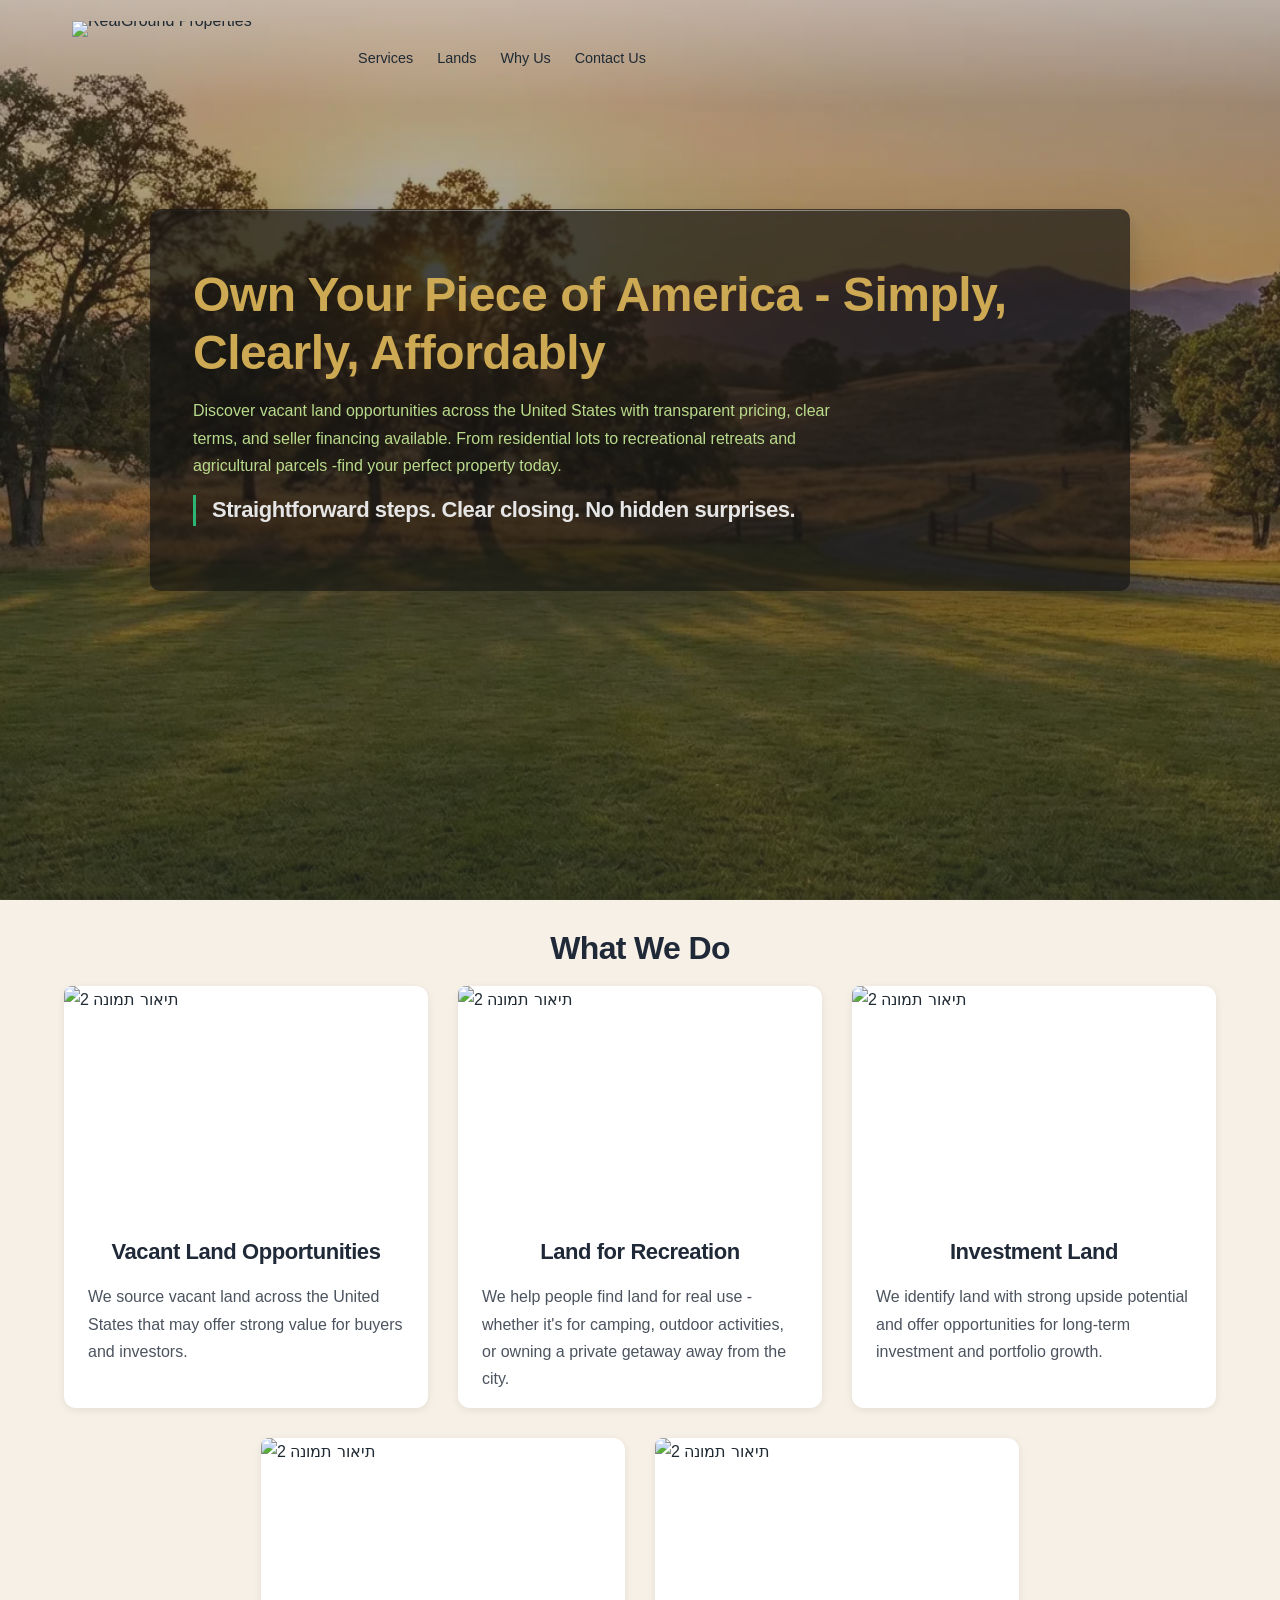
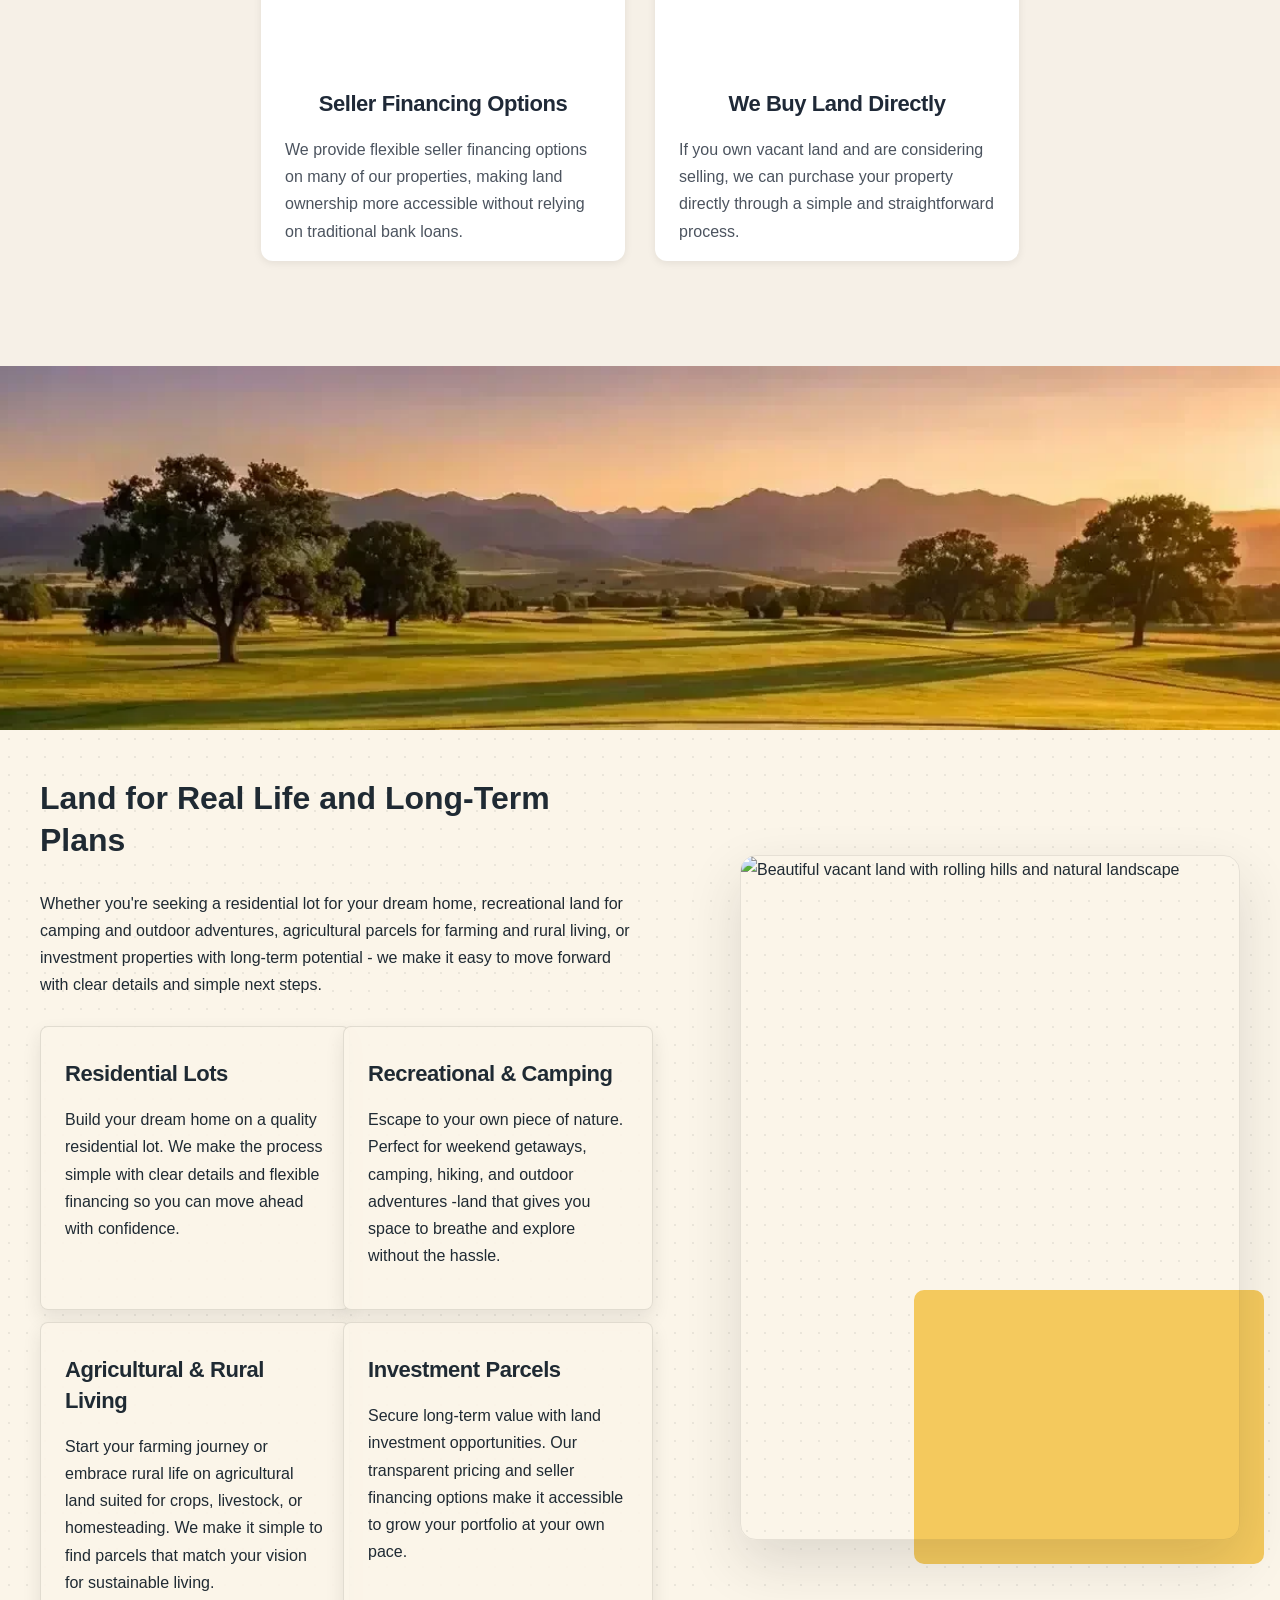
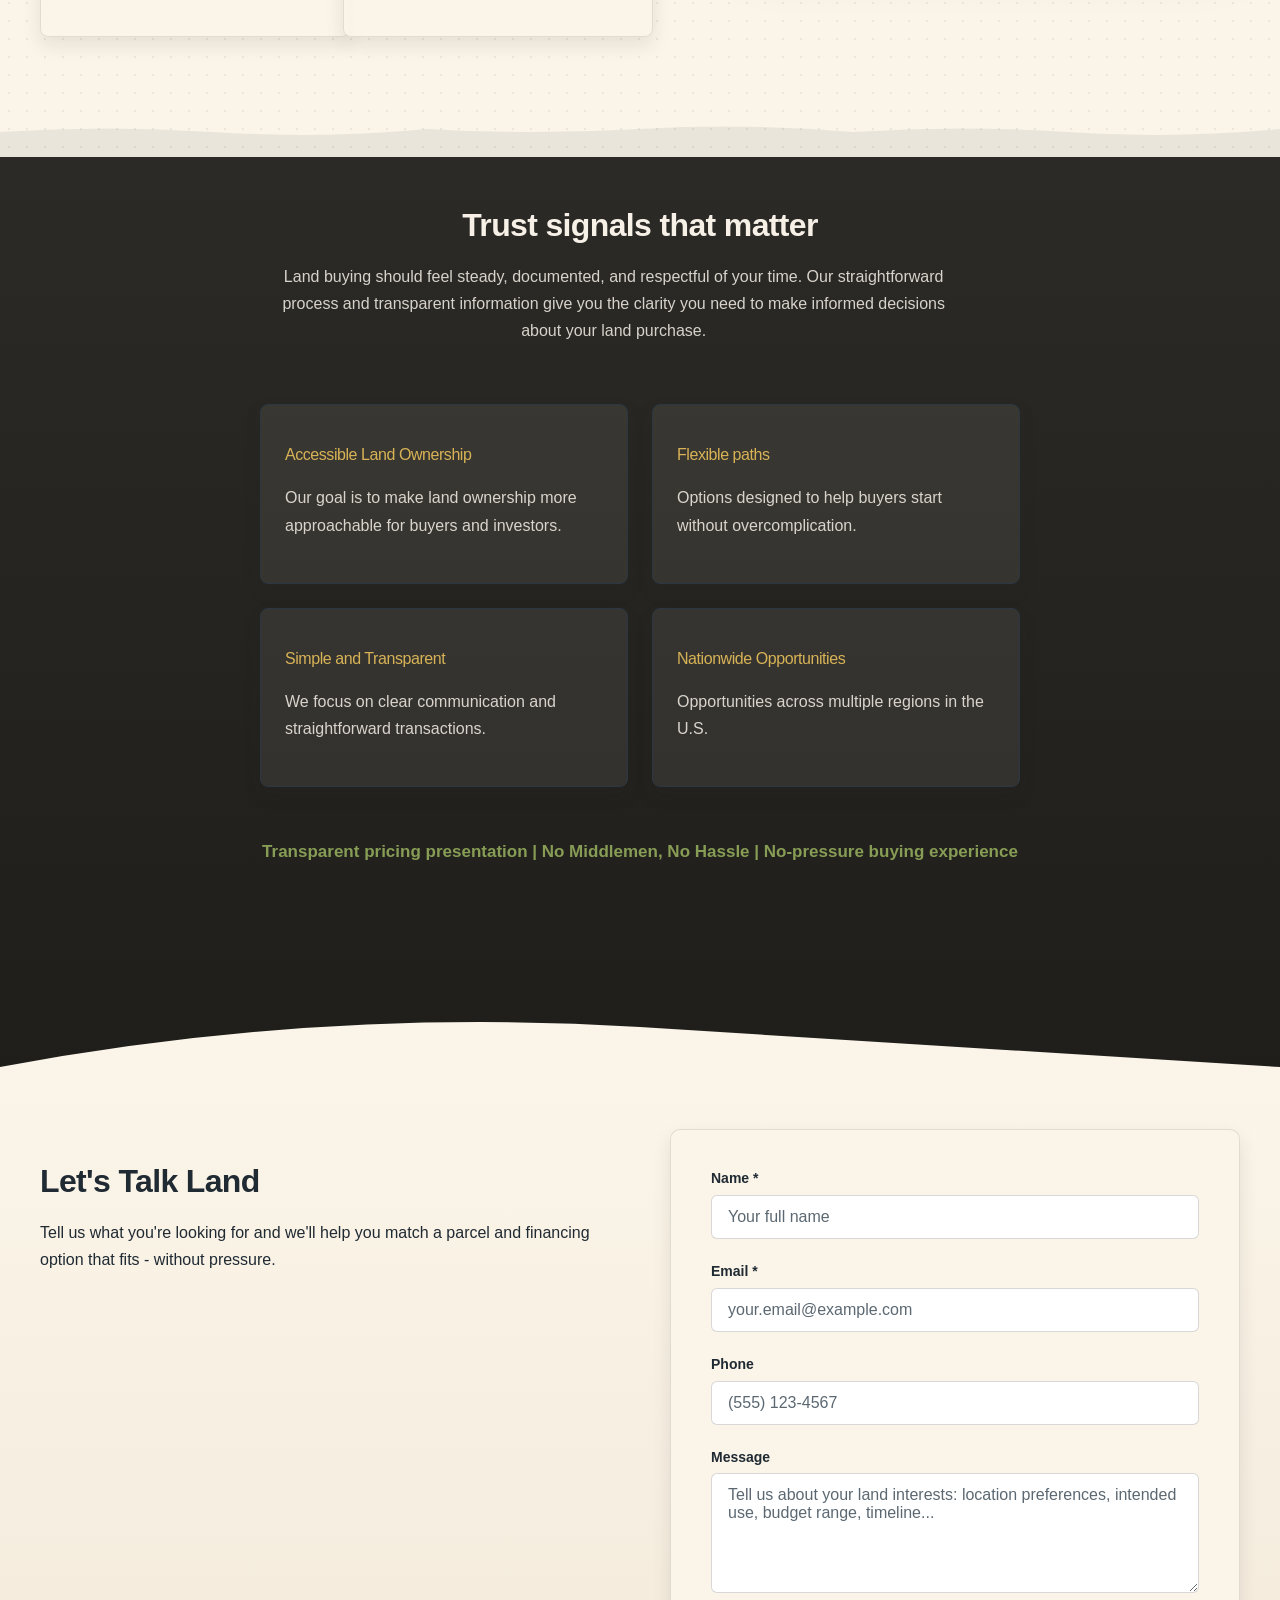
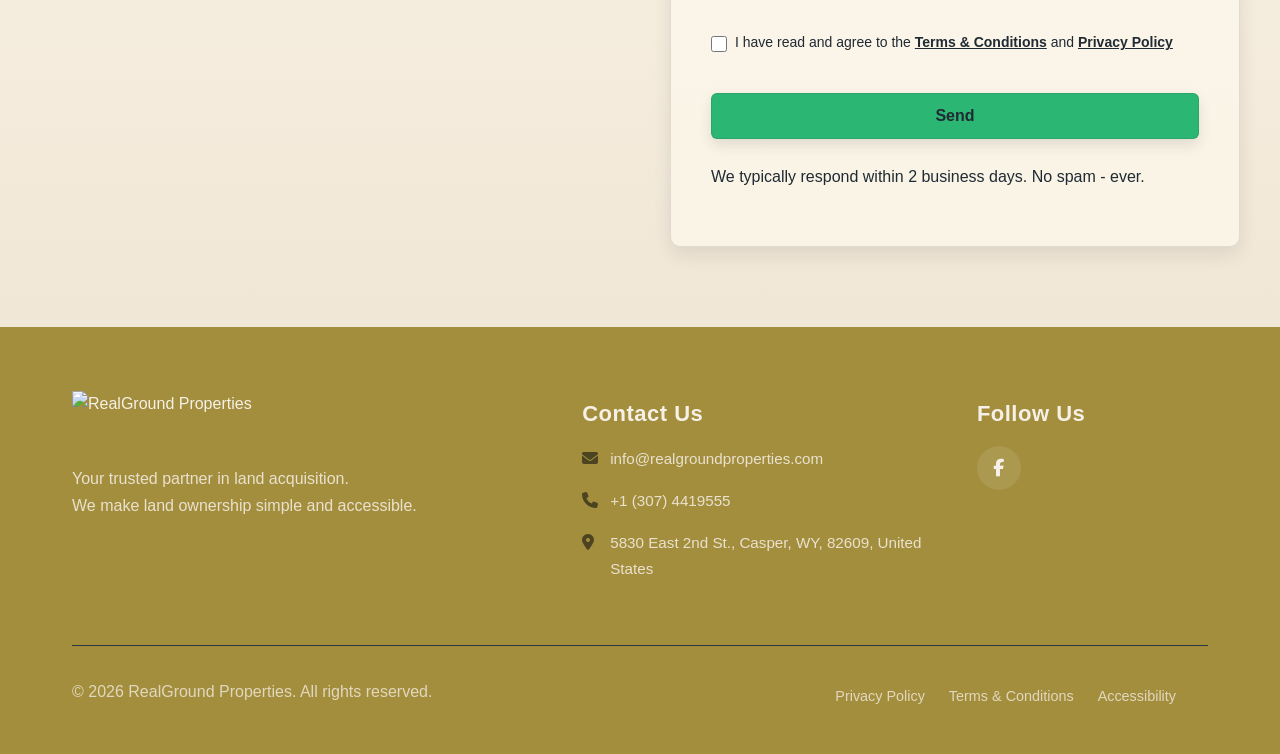
==== commit e1706751: "Background sync: Progressive GitHub Sync" ====
--- a/public/index.html
+++ b/public/index.html
@@ -1 +1 @@
-<!doctype html><html lang="en"><head><meta charset="UTF-8"><meta content="width=device-width,initial-scale=1" name="viewport"><meta content="index, follow" name="robots"><title>Own Vacant Land with Seller Financing - RealGround Properties</title><meta content="RealGround Properties makes land ownership accessible. Browse residential lots, recreational land, and agricultural parcels with transparent pricing and flexible financing." name="description"><meta content="high point land company, peoples land company, vacant land for sale, land with seller financing, buy land online" name="keywords"><link href="/assets/favicon.ico" rel="icon" type="image/x-icon"><link href="/assets/favicon-16x16.png" rel="icon" type="image/png" sizes="16x16"><link href="/assets/favicon-32x32.png" rel="icon" type="image/png" sizes="32x32"><link href="/assets/favicon-48x48.png" rel="icon" type="image/png" sizes="48x48"><link href="/assets/favicon-192x192.png" rel="icon" type="image/png" sizes="192x192"><link href="/assets/favicon-512x512.png" rel="icon" type="image/png" sizes="512x512"><link href="/assets/apple-touch-icon.png" rel="apple-touch-icon"><script>!function(){"use strict";var t="d9f74f8d-98fa-4a19-858f-40786062521f",e="https://api.zappy5.com/api/analytics/track",a=18e5,n=2592e6,o=!0,i=!0,r=!0;var s=function(){var e="zappy_visitor_"+t,a=null;try{if(a=localStorage.getItem(e)){var o=JSON.parse(a),i=Date.now();if(i-o.created<n)return o.lastSeen=i,localStorage.setItem(e,JSON.stringify(o)),o.id}}catch(t){console.warn("Zappy Analytics: LocalStorage not available")}var r="zv_"+Date.now()+"_"+Math.random().toString(36).substr(2,9);try{localStorage.setItem(e,JSON.stringify({id:r,created:Date.now(),lastSeen:Date.now()}))}catch(t){}return r}(),c=function(){var e="zappy_session_"+t,n=null;try{if(n=sessionStorage.getItem(e)){var o=JSON.parse(n),i=Date.now();if(i-o.timestamp<a)return o.timestamp=i,sessionStorage.setItem(e,JSON.stringify(o)),o.id}}catch(t){console.warn("Zappy Analytics: SessionStorage not available")}var r="zs_"+Date.now()+"_"+Math.random().toString(36).substr(2,9);try{sessionStorage.setItem(e,JSON.stringify({id:r,timestamp:Date.now()}))}catch(t){}return r}();function l(a,n){n=n||{};var o={website_id:t,event_type:a,page_path:window.location.pathname,referrer:document.referrer||"direct",visitor_id:s,session_id:c,metadata:n};if(navigator.sendBeacon){var i=new Blob([JSON.stringify(o)],{type:"application/json"});navigator.sendBeacon(e,i)}else fetch(e,{method:"POST",headers:{"Content-Type":"application/json"},body:JSON.stringify(o),keepalive:!0}).catch(function(t){console.warn("Zappy Analytics: Failed to track event",t)})}o&&l("pageview",{title:document.title,url:window.location.href}),i&&document.addEventListener("click",function(t){var e=t.target;if("BUTTON"===e.tagName||e.closest("button")){var a="BUTTON"===e.tagName?e:e.closest("button");l("click",{element:"button",text:a.textContent.trim().substring(0,100),id:a.id||null,class:a.className||null})}else if("A"===e.tagName||e.closest("a")){var n="A"===e.tagName?e:e.closest("a");l("navigation",{element:"link",text:n.textContent.trim().substring(0,100),href:n.href,external:n.hostname!==window.location.hostname})}},!0),r&&document.addEventListener("submit",function(t){var e=t.target;l("form_submit",{form_id:e.id||null,form_name:e.name||null,form_action:e.action||null,form_method:e.method||"GET"})},!0);var d=Date.now();window.addEventListener("beforeunload",function(){l("page_unload",{time_on_page:Math.floor((Date.now()-d)/1e3),page_path:window.location.pathname})}),window.zappyAnalytics={track:l,getVisitorId:function(){return s},getSessionId:function(){return c}}}()</script><meta content="Own Vacant Land with Seller Financing - RealGround Properties" property="og:title"><meta content="RealGround Properties makes land ownership accessible. Browse residential lots, recreational land, and agricultural parcels with transparent pricing and flexible financing." property="og:description"><meta content="https://realgroundproperties.com/assets/og-home-og.jpg" property="og:image"><meta content="summary_large_image" name="twitter:card"><meta content="Own Vacant Land with Seller Financing - RealGround Properties" name="twitter:title"><meta content="RealGround Properties makes land ownership accessible. Browse residential lots, recreational land, and agricultural parcels with transparent pricing and flexible financing." name="twitter:description"><meta content="https://realgroundproperties.com/assets/og-home-og.jpg" name="twitter:image"><script type="application/ld+json">{"@context":"https://schema.org","@graph":[{"@type":"LocalBusiness","@id":"https://realgroundproperties.com#organization","name":"RealGround Properties","url":"https://realgroundproperties.com","description":"RealGround Properties specializes in making vacant land ownership simple and accessible across the United States. They focus on providing transparent opportunities for buyers seeking residential lots, recreational land for camping and outdoor adventures, agricultural parcels for farming and rural living, and investment properties with long-term potential. The brand emphasizes a straightforward, honest approach with seller financing options available.","address":{"@type":"PostalAddress","streetAddress":"5830 East 2nd St., Casper, Casper"},"contactPoint":[{"@type":"ContactPoint","contactType":"customer service","email":"info@realgroundproperties.com","telephone":"+1 (307) 441 9555"}]},{"@type":"WebSite","@id":"https://realgroundproperties.com#website","url":"https://realgroundproperties.com","name":"RealGround Properties","publisher":{"@id":"https://realgroundproperties.com#organization"}},{"@type":"ContactPage","@id":"https://realgroundproperties.com#contactpage","url":"https://realgroundproperties.com","name":"Own Vacant Land with Seller Financing - RealGround Properties","mainEntity":{"@id":"https://realgroundproperties.com#organization"},"potentialAction":{"@type":"CommunicateAction","target":{"@type":"EntryPoint","urlTemplate":"https://realgroundproperties.com/api/email/contact-form","actionPlatform":["http/method=POST"],"contentType":"application/json"},"instrument":[{"@type":"PropertyValue","name":"name","propertyID":"text","valueRequired":true,"description":"Your full name"},{"@type":"PropertyValue","name":"email","propertyID":"email","valueRequired":true,"description":"your.email@example.com"},{"@type":"PropertyValue","name":"phone","propertyID":"tel","valueRequired":false,"description":"(555) 123-4567"},{"@type":"PropertyValue","name":"message","propertyID":"textarea","valueRequired":true,"description":"Tell us about your land interests: location preferences, intended use, budget range, timeline..."},{"@type":"PropertyValue","name":"privacy_consent","propertyID":"checkbox","valueRequired":true}]}}]}</script><meta content="https://realgroundproperties.com" property="og:url"><meta content="website" property="og:type"><meta content="en_US" property="og:locale"><style>@media (max-width:768px){#zappy-section-3{margin-top:-180px!important}}</style><link href="https://cdnjs.cloudflare.com/ajax/libs/font-awesome/6.4.0/css/all.min.css" rel="stylesheet"><link href="/assets/favicon.ico" rel="icon" type="image/x-icon"><link href="/assets/favicon-16x16.png" rel="icon" type="image/png" sizes="16x16"><link href="/assets/favicon-32x32.png" rel="icon" type="image/png" sizes="32x32"><link href="/assets/favicon-48x48.png" rel="icon" type="image/png" sizes="48x48"><link href="/assets/favicon-192x192.png" rel="icon" type="image/png" sizes="192x192"><link href="/assets/favicon-512x512.png" rel="icon" type="image/png" sizes="512x512"><link href="/assets/apple-touch-icon.png" rel="apple-touch-icon"><link href="https://cdn.jsdelivr.net/npm/vanilla-cookieconsent@3/dist/cookieconsent.css" rel="stylesheet"><script src="https://cdn.jsdelivr.net/npm/vanilla-cookieconsent@3/dist/cookieconsent.umd.js"></script><script src="https://cdn.jsdelivr.net/gh/mickidum/acc_toolbar/acctoolbar/acctoolbar.min.js"></script><style data-zappy-section-v2-css="true">.home-Hero-section{position:relative;min-height:100vh;display:flex;align-items:center;justify-content:flex-start;overflow:visible;padding:0;background-color:#2c2b27;color:var(--text-light)}.home-Hero-section__background{position:absolute;top:0;left:0;width:100%;height:100%;background-size:cover;background-position:center;background-repeat:no-repeat;z-index:0}.home-Hero-section__background::after{content:'';position:absolute;top:0;left:0;width:100%;height:100%;background:linear-gradient(180deg,rgba(44,43,39,0) 0,rgba(44,43,39,.16) 100%);z-index:1}.home-Hero-section__container{position:relative;z-index:10;width:100%;max-width:1200px;margin:0 auto;padding:140px 60px 80px;display:flex;align-items:center;min-height:100vh}.home-Hero-section__content-card{width:100%;max-width:520px;background:rgba(251,245,233,.92);backdrop-filter:blur(14px);-webkit-backdrop-filter:blur(14px);border-radius:10px;padding:48px 44px;border:1px solid rgba(44,43,39,.12);box-shadow:0 30px 70px rgba(44,43,39,.28),0 0 0 1px rgba(255,255,255,.55) inset;color:var(--text-dark)}.home-Hero-section__headline{font-family:Georgia,'Times New Roman',Times,serif;font-size:44px;font-weight:500;letter-spacing:-.01em;line-height:1.15;color:var(--text-dark);margin:0 0 24px 0}.home-Hero-section__description{font-family:system-ui,-apple-system,Segoe UI,Roboto,Helvetica,Arial,sans-serif;font-size:16px;font-weight:500;line-height:1.75;color:var(--text-dark);margin:0 0 20px 0}.home-Hero-section__reassurance{font-family:system-ui,-apple-system,Segoe UI,Roboto,Helvetica,Arial,sans-serif;font-size:15px;font-weight:700;line-height:1.2;color:#6f6a60;margin:0 0 32px 0}.home-Hero-section__cta-row{display:flex;gap:14px;flex-wrap:wrap}.home-Hero-section__btn{display:inline-flex;align-items:center;justify-content:center;text-decoration:none;font-family:system-ui,-apple-system,Segoe UI,Roboto,Helvetica,Arial,sans-serif;font-weight:700;font-size:14px;line-height:1;padding:14px 26px;border-radius:6px;transition:transform 220ms ease,box-shadow 220ms ease,background-color 220ms ease,color 220ms ease,border-color 220ms ease;cursor:pointer}.home-Hero-section__btn--primary{background:var(--primary);color:#fff;border:1px solid rgba(44,43,39,.12);box-shadow:0 6px 14px rgba(43,182,115,.24)}.home-Hero-section__btn--primary:hover{background:#25a062;transform:translateY(-2px);box-shadow:0 10px 22px rgba(43,182,115,.32)}.home-Hero-section__btn--secondary{background:0 0;color:var(--text-dark);border:2px solid var(--text-dark);box-shadow:0 4px 10px rgba(44,43,39,.1)}.home-Hero-section__btn--secondary:hover{background:rgba(44,43,39,.06);transform:translateY(-2px);box-shadow:0 8px 18px rgba(44,43,39,.14)}.home-Hero-section__divider-wrapper{position:absolute;bottom:0;left:0;width:100%;height:120px;pointer-events:none;z-index:5}.home-Hero-section__divider-wrapper svg{display:block;width:100%;height:100%}@media (max-width:768px){.home-Hero-section{min-height:100vh;align-items:center;justify-content:center}.home-Hero-section__container{padding:120px 20px 60px;min-height:auto}.home-Hero-section__content-card{max-width:100%;padding:36px 28px}.home-Hero-section__headline{font-size:32px;line-height:1.2;margin-bottom:18px}.home-Hero-section__description{font-size:15px;line-height:1.7;margin-bottom:16px}.home-Hero-section__reassurance{font-size:14px;margin-bottom:24px}.home-Hero-section__cta-row{flex-direction:column;gap:12px}.home-Hero-section__btn{width:100%;padding:16px 24px}.home-Hero-section__divider-wrapper{height:80px}}</style><style data-zappy-section-v2-css="true">.home-Hero-section{position:relative;width:100%;min-height:100vh;display:flex;align-items:center;justify-content:flex-start;overflow:visible;padding:0;background-color:#2c2b27}.home-Hero-section__background{position:absolute;top:0;left:0;width:100%;height:100%;background-size:cover;background-position:center;background-repeat:no-repeat;z-index:0}.home-Hero-section__background::after{content:'';position:absolute;top:0;left:0;width:100%;height:100%;background:linear-gradient(180deg,rgba(44,43,39,.35) 0,rgba(44,43,39,.55) 100%);z-index:1}.home-Hero-section__container{position:relative;z-index:2;width:100%;max-width:1200px;margin:0 auto;padding:0 32px;display:flex;align-items:center;min-height:100vh}.home-Hero-section__content-card{background:rgba(251,245,233,.92);backdrop-filter:blur(16px);-webkit-backdrop-filter:blur(16px);border:1px solid rgba(44,43,39,.12);border-radius:10px;padding:48px 42px;max-width:580px;width:100%;box-shadow:0 30px 70px rgba(44,43,39,.24),0 8px 18px rgba(44,43,39,.14);position:relative}.home-Hero-section__content-card::before{content:'';position:absolute;top:0;left:0;right:0;height:1px;background:linear-gradient(90deg,rgba(255,255,255,0) 0,rgba(255,255,255,.6) 50%,rgba(255,255,255,0) 100%);border-radius:10px 10px 0 0}.home-Hero-section__headline{font-family:Georgia,'Times New Roman',Times,serif;font-size:44px;font-weight:500;letter-spacing:-.01em;line-height:1.15;color:var(--text-dark);margin:0 0 24px 0}.home-Hero-section__description{font-family:system-ui,-apple-system,Segoe UI,Roboto,Helvetica,Arial,sans-serif;font-size:16px;font-weight:500;line-height:1.75;color:var(--text-dark);margin:0 0 20px 0}.home-Hero-section__reassurance{font-family:system-ui,-apple-system,Segoe UI,Roboto,Helvetica,Arial,sans-serif;font-size:15px;font-weight:700;line-height:1.4;color:#6f6a60;margin:0 0 32px 0;padding-left:16px;border-left:3px solid var(--primary)}.home-Hero-section__cta-row{display:flex;gap:16px;flex-wrap:wrap}.home-Hero-section__btn{display:inline-flex;align-items:center;justify-content:center;padding:14px 28px;border-radius:6px;font-family:system-ui,-apple-system,Segoe UI,Roboto,Helvetica,Arial,sans-serif;font-size:15px;font-weight:700;line-height:1;text-decoration:none;transition:transform 220ms ease,box-shadow 220ms ease,background-color 220ms ease,color 220ms ease,border-color 220ms ease;cursor:pointer;border:1px solid transparent}.home-Hero-section__btn:hover{transform:translateY(-2px)}.home-Hero-section__btn--primary{background:var(--primary);color:#fff;box-shadow:0 6px 14px rgba(43,182,115,.25);border-color:rgba(44,43,39,.1)}.home-Hero-section__btn--primary:hover{background:#25a562;box-shadow:0 10px 24px rgba(43,182,115,.35)}.home-Hero-section__btn--secondary{background:0 0;color:var(--text-dark);border:2px solid rgba(44,43,39,.24);box-shadow:0 2px 6px rgba(44,43,39,.08)}.home-Hero-section__btn--secondary:hover{background:rgba(44,43,39,.04);border-color:rgba(44,43,39,.35);box-shadow:0 4px 12px rgba(44,43,39,.12)}.home-Hero-section__divider-wrapper{position:absolute;bottom:0;left:0;width:100%;height:100px;pointer-events:none;z-index:5}.home-Hero-section__divider-wrapper svg{display:block;width:100%;height:100%}@media (max-width:768px){.home-Hero-section{min-height:100vh;padding-top:100px}.home-Hero-section__container{padding:0 16px;justify-content:center}.home-Hero-section__content-card{max-width:100%;padding:32px 24px;margin:0}.home-Hero-section__headline{font-size:32px;line-height:1.2;margin-bottom:18px}.home-Hero-section__description{font-size:15px;line-height:1.7;margin-bottom:16px}.home-Hero-section__reassurance{font-size:14px;margin-bottom:24px;padding-left:12px}.home-Hero-section__cta-row{flex-direction:column;gap:12px}.home-Hero-section__btn{width:100%;padding:16px 24px;font-size:14px}.home-Hero-section__divider-wrapper{height:60px}}@media (min-width:769px) and (max-width:1024px){.home-Hero-section__container{padding:0 24px}.home-Hero-section__content-card{max-width:520px;padding:40px 36px}.home-Hero-section__headline{font-size:38px}}</style><link href="/styles.css" rel="stylesheet"><script>window.ZAPPY_WEBSITE_ID="d9f74f8d-98fa-4a19-858f-40786062521f",window.ZAPPY_API_BASE="https://api.zappy5.com"</script><style id="zappy-dropdown-submenu-styles">#navMenu li:has(.sub-menu),.nav-menu li:has(.sub-menu),.navbar li:has(.sub-menu),nav li:has(.sub-menu){position:relative}#navMenu .sub-menu,.nav-menu .sub-menu,.navbar .sub-menu,nav .sub-menu{display:block!important;position:absolute!important;top:100%;left:0;min-width:220px;background:#fff;border-radius:8px;box-shadow:0 8px 25px rgba(0,0,0,.15);padding:8px 0;opacity:0;visibility:hidden;transform:translateY(10px);transition:all .3s ease;z-index:1000;list-style:none;pointer-events:none}#navMenu li:hover>.sub-menu,.nav-menu li:hover>.sub-menu,.navbar li:hover>.sub-menu,nav li:hover>.sub-menu{opacity:1!important;visibility:visible!important;transform:translateY(0)!important;pointer-events:auto!important}.sub-menu li{list-style:none;margin:0;padding:0}.sub-menu a{display:block!important;padding:10px 16px!important;color:var(--text-dark,#333)!important;font-weight:500;text-decoration:none;white-space:nowrap;transition:background-color .2s}.sub-menu .zappy-nav-child>a{padding-left:28px!important;font-size:.9em!important;opacity:.85!important}[dir=rtl] .sub-menu .zappy-nav-child>a,html[lang=ar] .sub-menu .zappy-nav-child>a,html[lang=he] .sub-menu .zappy-nav-child>a{padding-left:10px!important;padding-right:28px!important}.sub-menu .zappy-nav-parent>a{font-weight:600!important}.sub-menu a:hover{background-color:#f5f5f5}[dir=rtl] .nav-menu .sub-menu,[dir=rtl] .navbar .sub-menu,[dir=rtl] nav .sub-menu,html[lang=ar] .nav-menu .sub-menu,html[lang=ar] .navbar .sub-menu,html[lang=ar] nav .sub-menu,html[lang=he] .nav-menu .sub-menu,html[lang=he] .navbar .sub-menu,html[lang=he] nav .sub-menu{left:auto!important;right:0!important}.sub-menu:empty,.sub-menu:not(:has(li)):not(:has(> a)),.sub-menu:not(:has(li:not(.zappy-hidden-menu-item))):not(:has(> a)){display:none!important;opacity:0!important;visibility:hidden!important;pointer-events:none!important}li:has(.menu-group-title):hover>.sub-menu{opacity:1!important;visibility:visible!important;transform:translateY(0)!important;pointer-events:auto!important}#navMenu>li>.menu-group-title,.nav-menu>li>.menu-group-title{display:inline-block;padding:.5rem 1rem;cursor:default;user-select:none}@media (max-width:768px){#navMenu .sub-menu,.nav-menu .sub-menu,.navbar .sub-menu,nav .sub-menu{position:static!important;transform:none!important;box-shadow:none!important;background:0 0!important;max-height:0;overflow:hidden;opacity:0;visibility:hidden;transition:max-height .3s ease,opacity .3s ease;padding:0!important;border-radius:0!important}#navMenu .sub-menu.mobile-expanded,.nav-menu .sub-menu.mobile-expanded,.navbar .sub-menu.mobile-expanded{max-height:none!important;overflow-y:visible!important;opacity:1!important;visibility:visible!important;padding:8px 0 8px 16px!important}[dir=rtl] .sub-menu.mobile-expanded,html[lang=he] .sub-menu.mobile-expanded{padding:8px 16px 8px 0!important}#navMenu li:hover>.sub-menu,.nav-menu li:hover>.sub-menu,.navbar li:hover>.sub-menu,nav li:hover>.sub-menu{opacity:0;visibility:hidden;pointer-events:none}#navMenu li>.sub-menu.mobile-expanded,.nav-menu li>.sub-menu.mobile-expanded,.navbar li>.sub-menu.mobile-expanded,nav li>.sub-menu.mobile-expanded{opacity:1!important;visibility:visible!important;pointer-events:auto!important}#navMenu li:has(.sub-menu),.nav-menu li:has(.sub-menu),.navbar li:has(.sub-menu),nav li:has(.sub-menu){display:flex!important;flex-wrap:wrap!important;align-items:center!important;position:relative!important;min-height:44px!important}#navMenu li:has(.sub-menu)>a,.nav-menu li:has(.sub-menu)>a,.navbar li:has(.sub-menu)>a,nav li:has(.sub-menu)>a{flex:1!important;min-width:0!important}#navMenu li:has(.sub-menu)>.menu-group-title,.nav-menu li:has(.sub-menu)>.menu-group-title,.navbar li:has(.sub-menu)>.menu-group-title,nav li:has(.sub-menu)>.menu-group-title{flex:1!important;min-width:0!important;padding:0!important;line-height:inherit!important}#navMenu li:has(.sub-menu)>.sub-menu,.nav-menu li:has(.sub-menu)>.sub-menu,.navbar li:has(.sub-menu)>.sub-menu,nav li:has(.sub-menu)>.sub-menu{flex-basis:100%!important;width:100%!important}#navMenu li:has(.sub-menu)>a [class*=arrow],#navMenu li:has(.sub-menu)>a [class*=chevron],.nav-menu li:has(.sub-menu)>a .fa-angle-down,.nav-menu li:has(.sub-menu)>a .fa-chevron-down,.nav-menu li:has(.sub-menu)>a [class*=arrow],.nav-menu li:has(.sub-menu)>a [class*=chevron],nav li:has(.sub-menu)>a [class*=arrow],nav li:has(.sub-menu)>a [class*=chevron]{display:none!important;visibility:hidden!important}.mobile-submenu-toggle{display:flex!important;align-items:center!important;justify-content:center!important;width:44px!important;height:auto!important;background:0 0!important;border:none!important;cursor:pointer!important;color:var(--text-dark)!important;position:static!important;flex-shrink:0!important;align-self:stretch!important;z-index:2!important;padding:0!important;margin:0!important}.mobile-submenu-toggle::after{content:''!important;width:0!important;height:0!important;border-left:6px solid transparent!important;border-right:6px solid transparent!important;border-top:7px solid currentColor!important;transition:transform .3s ease!important}.mobile-submenu-toggle.expanded::after{transform:rotate(180deg)!important}.sub-menu a{padding:10px 0!important;display:block!important;color:var(--text-dark)!important;white-space:normal!important}.sub-menu .zappy-nav-child>a{padding-left:28px!important;font-size:.9em!important;opacity:.85!important}[dir=rtl] .sub-menu .zappy-nav-child>a,html[lang=ar] .sub-menu .zappy-nav-child>a,html[lang=he] .sub-menu .zappy-nav-child>a{padding-left:0!important;padding-right:28px!important}.sub-menu .zappy-nav-parent>a{font-weight:600!important}#navMenu.active,.nav-menu.active{max-width:100vw!important;overflow-x:hidden!important;box-sizing:border-box!important}.navbar .sub-menu li a,.zappy-products-dropdown .sub-menu a,nav.navbar .sub-menu li a{color:var(--text-dark)!important}}@media (min-width:769px){.mobile-submenu-toggle{display:none!important}}</style><style id="zappy-widget-visibility">html[dir=rtl] .whatsapp-float{right:20px!important;left:auto!important}html:not([dir]) .whatsapp-float,html[dir=ltr] .whatsapp-float{left:20px!important;right:auto!important}html[dir=rtl] #mic-access-tool-general-button,html[dir=rtl] #mic-init-access-tool #mic-access-tool-general-button,html[dir=rtl] #mic-init-access-tool .mic-access-tool-general-button,html[dir=rtl] ._access-icon,html[dir=rtl] .mic-access-tool-general-button{left:20px!important;right:auto!important}html:not([dir]) #mic-access-tool-general-button,html:not([dir]) #mic-init-access-tool #mic-access-tool-general-button,html:not([dir]) #mic-init-access-tool .mic-access-tool-general-button,html:not([dir]) ._access-icon,html:not([dir]) .mic-access-tool-general-button,html[dir=ltr] #mic-access-tool-general-button,html[dir=ltr] #mic-init-access-tool #mic-access-tool-general-button,html[dir=ltr] #mic-init-access-tool .mic-access-tool-general-button,html[dir=ltr] ._access-icon,html[dir=ltr] .mic-access-tool-general-button{right:20px!important;left:auto!important}@media (max-width:768px){.whatsapp-float{display:flex!important}}@media (min-width:769px){.whatsapp-float{display:flex!important}}@media (max-width:768px){#mic-access-tool-box,#mic-access-tool-general-button,#mic-init-access-tool #mic-access-tool-box,#mic-init-access-tool #mic-access-tool-general-button,#mic-init-access-tool .mic-access-tool-general-button,._access-icon,._access-menu,.mic-access-tool-box,.mic-access-tool-general-button,div[id*=mic-access-tool-box]{display:none!important;visibility:hidden!important;opacity:0!important;pointer-events:none!important}}@media (min-width:769px){#mic-access-tool-box,#mic-access-tool-general-button,#mic-init-access-tool #mic-access-tool-box,#mic-init-access-tool #mic-access-tool-general-button,#mic-init-access-tool .mic-access-tool-general-button,._access-icon,._access-menu,.mic-access-tool-box,.mic-access-tool-general-button,div[id*=mic-access-tool-box]{display:none!important;visibility:hidden!important;opacity:0!important;pointer-events:none!important}}</style></head><body><nav class="navbar" style="padding-bottom:5px"><button class="mobile-toggle" aria-label="Menu" id="mobileToggle"><svg viewBox="0 0 24 24" fill="none" height="24" width="24" class="hamburger-icon"><path d="M3 12h18M3 6h18M3 18h18" stroke="currentColor" stroke-linecap="round" stroke-width="2"></path></svg> <svg viewBox="0 0 24 24" fill="none" height="24" width="24" class="close-icon" style="display:none"><path d="M18 6L6 18M6 6l12 12" stroke="currentColor" stroke-linecap="round" stroke-width="2"></path></svg></button> <button class="phone-header-btn" aria-label="Call" data-phone="+13074419555" style="display:none"><svg viewBox="0 0 24 24" fill="currentColor" height="20" width="20"><path d="M22 16.92v3a2 2 0 0 1-2.18 2 19.79 19.79 0 0 1-8.63-3.07 19.5 19.5 0 0 1-6-6 19.79 19.79 0 0 1-3.07-8.67A2 2 0 0 1 4.11 2h3a2 2 0 0 1 2 1.72 12.84 12.84 0 0 0 .7 2.81 2 2 0 0 1-.45 2.11L8.09 9.91a16 16 0 0 0 6 6l1.27-1.27a2 2 0 0 1 2.11-.45 12.84 12.84 0 0 0 2.81.7A2 2 0 0 1 22 16.92z"></path></svg></button><div class="nav-container"><div class="nav-brand"><a href="/" class="logo-link"><img alt="RealGround Properties" src="/assets/realground-properties-real-estate-logo.webp" class="logo"></a></div><ul class="nav-menu" id="navMenu"><li><a href="#layout-1773937483243-dup-1774014246047">Services</a></li><li><a href="#services">Lands</a></li><li><a href="#stats-dup-1774025932268">Why Us</a></li><li><a href="#contact-dup-1774125310166">Contact Us</a></li></ul><div class="nav-cta-container"></div></div></nav><script>window.addEventListener("load",function(){const e=document.querySelector(".navbar, nav, header");if(!e)return void console.log("[Navbar] Navbar element not found");let t=document.getElementById("mobileToggle")||document.querySelector(".mobile-toggle")||document.querySelector(".hamburger")||document.querySelector(".hamburger-menu")||document.querySelector(".menu-toggle")||document.querySelector(".burger-menu")||document.querySelector('[aria-label="Menu"]')||document.querySelector('[aria-label="תפריט"]');const o=document.querySelector(".phone-header-btn"),n=window.getComputedStyle(e);let r=n.backgroundColor;if(console.log("[Navbar] Initial navbar background:",r),"transparent"===r||"rgba(0, 0, 0, 0)"===r||r.startsWith("rgba")&&r.includes(", 0)")){const e=n.backgroundImage;if(e&&"none"!==e)console.log("[Navbar] Navbar has background image/gradient, using dark text"),r="rgb(240, 240, 240)";else{const e=window.getComputedStyle(document.body).backgroundColor;console.log("[Navbar] Navbar transparent, using body background:",e),r=e}}const i=r.match(/\d+/g);if(i&&i.length>=3){const e=(.299*parseInt(i[0])+.587*parseInt(i[1])+.114*parseInt(i[2]))/255;console.log("[Navbar] Mobile button colors preserved from Claude CSS (luminance:",e.toFixed(2)+")");const n=document.createElement("style");n.id="zappy-mobile-nav-fix";document.documentElement.lang;document.documentElement.dir,n.textContent='\n        /* Hide mobile buttons on desktop, show only on mobile */\n        @media (min-width: 769px) {\n          .mobile-toggle,\n          .phone-header-btn {\n            display: none !important;\n          }\n        }\n        \n        /* Show and position mobile buttons correctly on mobile */\n        @media (max-width: 768px) {\n          .mobile-toggle,\n          .phone-header-btn {\n            position: absolute !important;\n            top: 50% !important;\n            transform: translateY(-50%) !important;\n            z-index: 1001 !important;\n            display: flex !important;\n            align-items: center !important;\n            justify-content: center !important;\n            width: 36px !important;\n            height: 36px !important;\n            border-radius: 50% !important;\n            border: none !important;\n            cursor: pointer !important;\n            padding: 6px !important;\n            background: none !important;\n            color: var(--nav-text, var(--text-dark)) !important;\n          }\n          \n          /* LTR positioning (default): hamburger LEFT, phone RIGHT */\n          html:not([dir="rtl"]):not([lang="he"]):not([lang="ar"]) .mobile-toggle,\n          html[dir="ltr"] .mobile-toggle {\n            left: 12px !important;\n            right: auto !important;\n          }\n          html:not([dir="rtl"]):not([lang="he"]):not([lang="ar"]) .phone-header-btn,\n          html[dir="ltr"] .phone-header-btn {\n            right: 12px !important;\n            left: auto !important;\n          }\n          \n          /* RTL positioning: hamburger RIGHT, phone LEFT */\n          html[dir="rtl"] .mobile-toggle,\n          html[lang="he"] .mobile-toggle,\n          html[lang="ar"] .mobile-toggle {\n            right: 12px !important;\n            left: auto !important;\n          }\n          html[dir="rtl"] .phone-header-btn,\n          html[lang="he"] .phone-header-btn,\n          html[lang="ar"] .phone-header-btn {\n            left: 12px !important;\n            right: auto !important;\n          }\n          \n          /* CRITICAL: Ensure nav-container has min-height on mobile */\n          /* All children are positioned absolutely/fixed on mobile, so height:auto collapses to 0 */\n          .nav-container {\n            min-height: 70px !important;\n            position: relative !important;\n          }\n          \n          /* Ensure SVG icons are properly sized and inherit color */\n          .mobile-toggle svg,\n          .phone-header-btn svg {\n            width: 24px !important;\n            height: 24px !important;\n            /* Don\'t force display - let JavaScript control hamburger/close toggle */\n          }\n          \n          /* Reset nav-cta-container on mobile - remove desktop box-shadow/padding */\n          /* that creates a visible ghost box when CTA button is hidden */\n          .nav-cta-container {\n            box-shadow: none !important;\n            padding: 0 !important;\n          }\n          \n          /* Hide nav-cta-container entirely on mobile when there\'s no lang-switcher */\n          /* (only the CTA button is inside, and it\'s hidden on mobile) */\n          .nav-cta-container:not(:has(.lang-switcher)) {\n            display: none !important;\n          }\n          \n          /* CRITICAL: Prevent hero image fade gradient from bleeding over headline text */\n          /* The .image-fade-gradient has bottom: -30px (extends below parent) */\n          /* On mobile stacked layout, this overlaps the h1 text below the image */\n          .hero-image-column {\n            overflow: hidden !important;\n          }\n          .image-fade-gradient {\n            bottom: 0 !important;\n          }\n          \n          /* Hide desktop language switcher on mobile - hamburger menu handles it */\n          /* High specificity to override stored CSS */\n          .lang-switcher,\n          .nav-cta-container .lang-switcher,\n          .nav-container .lang-switcher,\n          .navbar .lang-switcher,\n          .navbar .nav-cta-container .lang-switcher {\n            display: none !important;\n          }\n        }\n      ';const r=document.getElementById("zappy-mobile-nav-fix");r&&r.remove(),document.head.appendChild(n),console.log("[Navbar] Critical CSS injected for mobile nav positioning");const l=window.innerWidth<=768;if(t){const e=t.querySelector(".hamburger-icon"),o=t.querySelector(".close-icon");e&&(e.style.setProperty("width","24px","important"),e.style.setProperty("height","24px","important"),e.style.setProperty("display","block","important")),o&&(o.style.setProperty("width","24px","important"),o.style.setProperty("height","24px","important"),o.style.setProperty("display","none","important")),l?(t.style.setProperty("position","absolute","important"),t.style.setProperty("top","50%","important"),t.style.setProperty("transform","translateY(-50%)","important"),t.style.setProperty("z-index","1001","important"),t.style.removeProperty("left"),t.style.removeProperty("right"),console.log("[Navbar] Mobile toggle positioning applied (mobile viewport)")):(t.style.removeProperty("position"),t.style.removeProperty("top"),t.style.removeProperty("transform"),t.style.removeProperty("z-index"),t.style.removeProperty("left"),t.style.removeProperty("right"),console.log("[Navbar] Desktop viewport - cleared mobile toggle inline positioning"))}if(o){const e=o.querySelector("svg");e&&(e.style.width="24px",e.style.height="24px",e.setAttribute("width","24"),e.setAttribute("height","24")),l?(o.style.setProperty("position","absolute","important"),o.style.setProperty("top","50%","important"),o.style.setProperty("transform","translateY(-50%)","important"),o.style.setProperty("z-index","1001","important"),o.style.removeProperty("left"),o.style.removeProperty("right"),console.log("[Navbar] Phone button positioning applied (mobile viewport)")):(o.style.removeProperty("position"),o.style.removeProperty("top"),o.style.removeProperty("transform"),o.style.removeProperty("z-index"),o.style.removeProperty("left"),o.style.removeProperty("right"),console.log("[Navbar] Desktop viewport - cleared phone button inline positioning"))}}else console.log("[Navbar] Could not parse background color:",r);t=document.getElementById("mobileToggle")||document.querySelector(".mobile-toggle")||document.querySelector(".hamburger")||document.querySelector(".hamburger-menu")||document.querySelector(".menu-toggle")||document.querySelector(".burger-menu")||document.querySelector('[aria-label="Menu"]')||document.querySelector('[aria-label="תפריט"]');const l=document.getElementById("navMenu")||document.querySelector(".nav-menu")||document.querySelector(".nav-links")||document.querySelector("nav ul:not(.submenu)");if(!t||!l)return void console.log("[Navbar] Mobile toggle or menu not found:",{toggle:!!t,menu:!!l});l.id||(l.id="navMenu"),console.log("[Navbar] Initializing mobile menu...");const a=t.cloneNode(!0);t.parentNode.replaceChild(a,t),a.addEventListener("click",function(e){e.preventDefault(),e.stopPropagation();const t=this.querySelector(".hamburger-icon"),o=this.querySelector(".close-icon");l.classList.contains("active")?(l.classList.remove("active"),t&&t.style.setProperty("display","block","important"),o&&o.style.setProperty("display","none","important"),document.body.style.overflow="",console.log("[Navbar] Menu closed")):(l.classList.add("active"),t&&t.style.setProperty("display","none","important"),o&&o.style.setProperty("display","block","important"),document.body.style.overflow="hidden",console.log("[Navbar] Menu opened"))}),l.querySelectorAll("a").forEach(function(e){e.addEventListener("click",function(){if("#"===this.getAttribute("href"))return;const e=a.querySelector(".hamburger-icon"),t=a.querySelector(".close-icon");l.classList.remove("active"),e&&e.style.setProperty("display","block","important"),t&&t.style.setProperty("display","none","important"),document.body.style.overflow="",console.log("[Navbar] Menu closed (link clicked)")})});var s=l.querySelectorAll(".dropdown-toggle");s.forEach(function(e){e.addEventListener("click",function(e){e.preventDefault(),e.stopPropagation();var t=this.closest(".nav-dropdown");t&&(t.parentNode.querySelectorAll(".nav-dropdown.open").forEach(function(e){e!==t&&e.classList.remove("open")}),t.classList.toggle("open"),console.log("[Navbar] Dropdown toggled:",t.classList.contains("open")?"open":"closed"))})}),document.addEventListener("click",function(e){e.target.closest(".nav-dropdown")||document.querySelectorAll(".nav-dropdown.open").forEach(function(e){e.classList.remove("open")})}),console.log("[Navbar] Dropdown handlers initialized for "+s.length+" dropdowns"),o&&o.addEventListener("click",function(){const e=document.querySelectorAll('a[href^="tel:"]'),t=e.length>0?e[0].getAttribute("href").replace("tel:",""):"+1 (307) 4419555";window.location.href="tel:"+t,console.log("[Navbar] Phone button clicked")}),console.log("[Navbar] Mobile menu initialized successfully");const p=function(){const e=document.querySelector(".whatsapp-float");e&&(window.innerWidth>=769?(e.style.setProperty("display","none","important"),e.style.setProperty("visibility","hidden","important"),e.style.setProperty("opacity","0","important"),e.style.setProperty("pointer-events","none","important"),console.log("[WhatsApp] Button hidden on desktop")):(e.style.removeProperty("display"),e.style.removeProperty("visibility"),e.style.removeProperty("opacity"),e.style.removeProperty("pointer-events"),console.log("[WhatsApp] Button visible on mobile")))};let c;p(),window.addEventListener("resize",function(){clearTimeout(c),c=setTimeout(p,100)})})</script><main><section class="home-Hero-section" id="zappy-section-0-dup-1773844088356" style="--zappy-mobile-bg-position:9% 39%;background-image:url(&quot;assets/business-general-hero-upload-1773860136461.webp&quot;) !important;background-position:9% 39% !important;background-size:cover !important" data-layout-spec="Home-Hero" data-element-id="zappy-hero-bg-zappy-section-0-dup-1773844088356" data-element-type="background-image" data-hero-type="fullscreen-scrim" data-mobile-bg-position="9% 39%" data-zappy-bg-color="" data-zappy-bg-image="assets/business-general-hero-upload-1773860136461.webp" data-zappy-bg-overlay-color="#000000" data-zappy-bg-overlay-opacity="17" data-zappy-bg-position="36% 23%" data-zappy-bg-type="image" data-zappy-bg-video-type="" data-zappy-bg-video-url="" data-zappy-bg-zoom="1.1" data-zappy-mobile-bg-zoom="1" data-zappy-section="true"><div class="home-Hero-section__background" style="background-image:none;background-size:cover;background-position:center" id="zappy-section-1"></div><div class="home-Hero-section__container" style="justify-content:center" id="zappy-section-2"><div class="home-Hero-section__content-card" style="background-color:#121212ab;backdrop-filter:blur(1px);max-width:980px;margin-top:-100px" id="zappy-section-3" data-mobile-style="margin-top: -180px"><h1 class="home-Hero-section__headline"><font color="#cca952">Own Your Piece of America - Simply, Clearly, Affordably</font></h1><p style="color:#b9db8c" class="home-Hero-section__description">Discover vacant land opportunities across the United States with transparent pricing, clear terms, and seller financing available. From residential lots to recreational retreats and agricultural parcels -find your perfect property today.</p><h3 class="home-Hero-section__reassurance"><font color="#e5e5e5">Straightforward steps. Clear closing. No hidden surprises.</font></h3><div class="home-Hero-section__cta-row" id="zappy-section-4"></div></div></div><div class="home-Hero-section__divider-wrapper" style="display:none !important;display:none !important;display:none !important;display:none !important;display:none !important;display:none !important;display:none !important;display:none !important;display:none !important;display:none !important;display:none !important;display:none !important;display:none !important;display:none !important;display:none !important;display:none !important;display:none !important;display:none !important;display:none !important;display:none !important;display:none !important;display:none !important" id="zappy-section-5"><svg viewBox="0 0 1200 100" aria-hidden="true" preserveAspectRatio="none" xmlns="http://www.w3.org/2000/svg"><defs><linearGradient id="heroFadeGradient-dup-1773785637161-0-dup-1773844088356-0" x1="0%" x2="0%" y1="0%" y2="100%"><stop offset="0%" style="stop-color:#FBF5E9;stop-opacity:0"></stop><stop offset="100%" style="stop-color:#FBF5E9;stop-opacity:1"></stop></linearGradient></defs><path d="M0,100 L0,35 Q100,42 200,38 T400,35 Q500,40 600,36 T800,38 Q900,34 1000,40 T1200,36 L1200,100 Z" fill="var(--bg-light)"></path></svg></div></section><section class="layout-section" id="layout-1773937483243-dup-1774014246047" style="width:100%;padding:60px 0px;direction:rtl;min-height:1066.47px !important;padding-top:20px" data-component-id="imagecard-3col" data-zappy-component="true"><div class="container" style="max-width:1200px;margin:0 auto;padding:0 1.5rem"><h2 style="font-size:32px;font-weight:700;color:rgb(31, 41, 55);margin-bottom:40px;text-align:center;font-family:Fraunces, &quot;DM Serif Display&quot;, Georgia, serif">What We Do</h2><div class="zappy-preserve-css-grid image-card-grid" style="display:grid;gap:30px;direction:ltr;text-align:left;--zappy-grid-cols:repeat(3, minmax(0, 1fr));grid-template-columns:repeat(3, minmax(0, 1fr));align-items:stretch !important" id="zappy-auto-grid-1773937483937-8ebcze-dup-1773943746120-0-dup-1773943916445-0-dup-1773951973975-0-dup-1774014246047-0" data-original-gap="30px" data-original-item-width="364" data-zappy-auto-grid="true" data-zappy-explicit-columns="true"><div style="background:white;border-radius:12px;box-shadow:rgba(0, 0, 0, 0.08) 0px 2px 8px;border-bottom-left-radius:12px;border-bottom-right-radius:12px" data-grid-item-index="0"><div style="position:relative !important;overflow:hidden !important;width:100% !important;max-width:100% !important;margin-left:auto !important;margin-right:auto !important;height:228px !important;display:block !important;padding-bottom:62.6374% !important" data-element-id="img-1773937483934-6k0u1hbcm" data-element-type="image" data-zappy-wrapper-margins-applied="true" data-zappy-zoom-aspect-ratio="0.626374" data-zappy-zoom-clip="true" data-zappy-zoom-wrapper="true" data-zappy-zoom-wrapper-height="228px" data-zappy-zoom-wrapper-width="364px" data-zappy-zoom-wrapper-width-mode="grid-responsive"><img alt="תיאור תמונה 2" src="/assets/business-general-service-upload-1773936817578-z7kxnp.webp?v=1773936825059" class="layout-placeholder-image" data-element-id="img-1773948213909-rdqdyxl9m" data-element-type="image" data-zappy-original-height="227.5" data-zappy-original-width="364" data-zappy-zoom="1" style="border-radius:8px 8px 0px 0px;object-position:50% 50%;display:block !important;object-fit:cover !important;width:100% !important;height:100% !important;max-width:none !important;margin:0px !important;left:0% !important;top:0% !important;max-height:none !important;position:absolute !important" data-context="תיאור תמונה 2" data-placeholder="layout-image-1773937483243-2ochl273u"></div><div style="padding:24px;padding-top:15px;padding-bottom:0px"><h3 style="font-size:20px;font-weight:600;color:rgb(31, 41, 55);margin-bottom:10px;font-family:Fraunces, &quot;DM Serif Display&quot;, Georgia, serif;text-align:center">Vacant Land Opportunities</h3><p style="font-size:15px;line-height:1.6;color:rgb(31, 41, 55);opacity:0.8;font-family:Fraunces, &quot;DM Serif Display&quot;, Georgia, serif;text-align:left">We source vacant land across the United States that may offer strong value for buyers and investors.</p></div></div><div style="background:white;border-radius:12px 12px 0px 0px;box-shadow:rgba(0, 0, 0, 0.08) 0px 2px 8px;border-bottom-left-radius:12px;border-bottom-right-radius:12px" data-grid-item-index="1"><div style="position:relative !important;overflow:hidden !important;width:100% !important;max-width:100% !important;margin-left:auto !important;margin-right:auto !important;height:228px !important;display:block !important;padding-bottom:62.6374% !important" data-element-id="img-1773937483934-6k0u1hbcm-dup-1773948210533-l144dm" data-element-type="image" data-zappy-wrapper-margins-applied="true" data-zappy-zoom-aspect-ratio="0.626374" data-zappy-zoom-clip="true" data-zappy-zoom-wrapper="true" data-zappy-zoom-wrapper-height="228px" data-zappy-zoom-wrapper-width="364px" data-zappy-zoom-wrapper-width-mode="grid-responsive"><img alt="תיאור תמונה 2" src="/assets/image-layout-image-1773935691619-ceql9kbkv-1773936355473-yzcr9w.webp?v=1773936357192" class="layout-placeholder-image" data-element-id="img-1773937483934-6k0u1hbcm-dup-1773948210533-l144dm" data-element-type="image" data-zappy-original-height="227.5" data-zappy-original-width="364" data-zappy-zoom="1" style="border-radius:8px 8px 0px 0px;object-position:50% 50%;cursor:pointer;display:block !important;width:100% !important;height:100% !important;object-fit:cover !important;max-width:none !important;margin:0px !important;left:0% !important;top:0% !important;max-height:none !important;position:absolute !important" data-context="תיאור תמונה 2" data-placeholder="layout-image-1773937483243-2ochl273u"></div><div style="padding:24px;padding-top:15px;padding-bottom:0px"><h3 style="font-size:20px;font-weight:600;color:rgb(31, 41, 55);margin-bottom:10px;font-family:Fraunces, &quot;DM Serif Display&quot;, Georgia, serif;text-align:center">Land for Recreation</h3><p style="font-size:15px;line-height:1.6;color:rgb(31, 41, 55);opacity:0.8;font-family:Fraunces, &quot;DM Serif Display&quot;, Georgia, serif;text-align:left">We help people find land for real use - whether it's for camping, outdoor activities, or owning a private getaway away from the city.</p></div></div><div style="background:white;border-radius:12px;box-shadow:rgba(0, 0, 0, 0.08) 0px 2px 8px;border-bottom-left-radius:12px;border-bottom-right-radius:12px" data-grid-item-index="2"><div style="position:relative !important;overflow:hidden !important;width:100% !important;max-width:100% !important;margin-left:auto !important;margin-right:auto !important;height:228px !important;display:block !important;padding-bottom:62.6374% !important" data-element-id="img-1773937483934-6k0u1hbcm-dup-1773948157023-2598dj" data-element-type="image" data-zappy-wrapper-margins-applied="true" data-zappy-zoom-aspect-ratio="0.626374" data-zappy-zoom-clip="true" data-zappy-zoom-wrapper="true" data-zappy-zoom-wrapper-height="228px" data-zappy-zoom-wrapper-width="364px" data-zappy-zoom-wrapper-width-mode="grid-responsive"><img alt="תיאור תמונה 2" src="/assets/image-layout-image-1773937483243-2ochl273u-1773939774476-mf45hs.webp?v=1773939776010" class="layout-placeholder-image" data-element-id="img-1773937483934-6k0u1hbcm-dup-1773948157023-2598dj" data-element-type="image" data-zappy-original-height="227.5" data-zappy-original-width="364" data-zappy-zoom="1" style="border-radius:8px 8px 0px 0px;object-position:50% 50%;cursor:pointer;display:block !important;object-fit:cover !important;width:100% !important;height:100% !important;max-width:none !important;margin:0px !important;left:0% !important;top:0% !important;max-height:none !important;position:absolute !important" data-context="תיאור תמונה 2" data-placeholder="layout-image-1773937483243-2ochl273u"></div><div style="padding:24px;padding-top:15px;padding-bottom:0px"><h3 style="font-size:20px;font-weight:600;color:rgb(31, 41, 55);margin-bottom:10px;font-family:Fraunces, &quot;DM Serif Display&quot;, Georgia, serif;text-align:center">Investment Land</h3><p style="font-size:15px;line-height:1.6;color:rgb(31, 41, 55);opacity:0.8;font-family:Fraunces, &quot;DM Serif Display&quot;, Georgia, serif;text-align:left">We identify land with strong upside potential and offer opportunities for long-term investment and portfolio growth.</p></div></div><div style="background:white;border-radius:12px;box-shadow:rgba(0, 0, 0, 0.08) 0px 2px 8px" data-grid-item-index="3"><div style="position:relative !important;overflow:hidden !important;width:100% !important;max-width:100% !important;margin-left:auto !important;margin-right:auto !important;height:228px !important;display:block !important;padding-bottom:62.6374% !important" data-element-id="img-1773939152977-0s0k05mz2" data-element-type="image" data-zappy-wrapper-margins-applied="true" data-zappy-zoom-aspect-ratio="0.626374" data-zappy-zoom-clip="true" data-zappy-zoom-wrapper="true" data-zappy-zoom-wrapper-height="228px" data-zappy-zoom-wrapper-width="364px" data-zappy-zoom-wrapper-width-mode="grid-responsive"><img alt="תיאור תמונה 2" src="/assets/image-layout-image-1773937483243-9df9bslqx-1773942221154-smv9fn.webp?v=1773942222507" class="layout-placeholder-image" data-element-id="img-1773948294807-c3v2n0xxv" data-element-type="image" data-zappy-original-height="227.5" data-zappy-original-width="364" data-zappy-zoom="1" style="border-radius:8px 8px 0px 0px;object-position:44% 5%;display:block !important;object-fit:cover !important;width:100% !important;height:100% !important;max-width:none !important;margin:0px !important;position:absolute !important;left:0% !important;top:0% !important;max-height:none !important" data-context="תיאור תמונה 2" data-placeholder="layout-image-1773937483243-2ochl273u"></div><div style="padding:24px;padding-top:15px;padding-bottom:0px"><h3 style="font-size:20px;font-weight:600;color:rgb(31, 41, 55);margin-bottom:10px;font-family:Fraunces, &quot;DM Serif Display&quot;, Georgia, serif;text-align:center">Seller Financing Options</h3><p style="font-size:15px;line-height:1.6;color:rgb(31, 41, 55);opacity:0.8;font-family:Fraunces, &quot;DM Serif Display&quot;, Georgia, serif;text-align:left">We provide flexible seller financing options on many of our properties, making land ownership more accessible without relying on traditional bank loans.</p></div></div><div style="background:white;border-radius:12px;box-shadow:rgba(0, 0, 0, 0.08) 0px 2px 8px" data-grid-item-index="4"><div style="position:relative !important;overflow:hidden !important;width:100% !important;max-width:100% !important;margin-left:auto !important;margin-right:auto !important;height:228px !important;display:block !important;padding-bottom:62.6374% !important" data-element-id="img-1773939152977-0s0k05mz2-dup-1773948288113-g850vd" data-element-type="image" data-zappy-wrapper-margins-applied="true" data-zappy-zoom-aspect-ratio="0.626374" data-zappy-zoom-clip="true" data-zappy-zoom-wrapper="true" data-zappy-zoom-wrapper-height="228px" data-zappy-zoom-wrapper-width="364px" data-zappy-zoom-wrapper-width-mode="grid-responsive"><img alt="תיאור תמונה 2" src="/assets/business-general-service-upload-1773943703960.webp" class="layout-placeholder-image" data-element-id="img-1773939152977-0s0k05mz2-dup-1773948288113-g850vd" data-element-type="image" data-zappy-original-height="227.5" data-zappy-original-width="364" data-zappy-zoom="1" style="border-radius:8px 8px 0px 0px;object-position:44% 5%;cursor:pointer;display:block !important;width:100% !important;height:100% !important;object-fit:cover !important;max-width:none !important;margin:0px !important;position:absolute !important;left:0% !important;top:0% !important;max-height:none !important" data-context="תיאור תמונה 2" data-placeholder="layout-image-1773937483243-2ochl273u"></div><div style="padding:24px;padding-top:15px;padding-bottom:0px"><h3 style="font-size:20px;font-weight:600;color:rgb(31, 41, 55);margin-bottom:10px;font-family:Fraunces, &quot;DM Serif Display&quot;, Georgia, serif;text-align:center">We Buy Land Directly</h3><p style="font-size:15px;line-height:1.6;color:rgb(31, 41, 55);opacity:0.8;font-family:Fraunces, &quot;DM Serif Display&quot;, Georgia, serif;text-align:left">If you own vacant land and are considering selling, we can purchase your property directly through a simple and straightforward process.</p></div></div></div></div></section><section class="layout-section hero-section" id="layout-1774036303222" style="width:100vw;margin-left:calc(50% - 50vw);position:relative;display:flex;align-items:center;justify-content:center;direction:rtl;overflow:hidden;box-sizing:border-box;background-size:cover !important;background-repeat:no-repeat;min-height:364px;background-image:url(&quot;assets/business-general-hero-upload-1774391336151.webp&quot;) !important;background-position:52% 81% !important;--zappy-bg-overlay:rgba(0, 0, 0, 0.06);--zappy-bg-image:url(&quot;assets/business-general-hero-upload-1774036325004.webp&quot;)" data-component-id="hero-fullscreen-bg" data-zappy-component="true" data-element-id="zappy-hero-bg-layout-1774036303222" data-element-type="background-image" data-hero-type="fullscreen-scrim" data-zappy-bg-color="" data-zappy-bg-image="assets/business-general-hero-upload-1774036325004.webp" data-zappy-bg-overlay-color="#000000" data-zappy-bg-overlay-opacity="6" data-zappy-bg-position="52% 81%" data-zappy-bg-type="image" data-zappy-bg-video-type="" data-zappy-bg-video-url="" data-zappy-bg-zoom="1"><div class="container" style="position:relative;max-width:1200px;width:100%;margin:0 auto;padding:80px 1.5rem;text-align:center;box-sizing:border-box"></div></section><section class="home-services-section" id="services" data-layout-spec="Home-services"><div class="zappy-preserve-css-grid home-services-container" style="--zappy-grid-cols:repeat(2, minmax(0, 1fr)) !important;grid-template-columns:repeat(2, minmax(0, 1fr));display:grid;--zappy-grid-cols:repeat(2, minmax(0, 1fr));gap:12px;align-items:stretch !important" id="zappy-auto-grid-1773860735891-ku7tlm" data-original-gap="12px" data-original-item-width="660" data-zappy-auto-grid="true" data-zappy-explicit-columns="true" data-zappy-grid-align="start"><div class="home-services-content-column" style="gap:12px"><grammarly-extension class="dnXmp" data-grammarly-shadow-root="true" style="position:absolute;top:0px;left:0px;pointer-events:none;--rem:16"></grammarly-extension><grammarly-extension class="dnXmp" data-grammarly-shadow-root="true" style="position:absolute;top:0px;left:0px;pointer-events:none;--rem:16"></grammarly-extension><h2>Land for Real Life and Long-Term Plans</h2><p style="max-width:813px;margin-left:auto;margin-right:auto" class="home-services-intro" data-zappy-text-width="custom">Whether you're seeking a residential lot for your dream home, recreational land for camping and outdoor adventures, agricultural parcels for farming and rural living, or investment properties with long-term potential - we make it easy to move forward with clear details and simple next steps.</p><div class="zappy-preserve-css-grid home-services-grid" style="grid-template-columns:repeat(2, minmax(0px, 1fr));display:grid;--zappy-grid-cols:repeat(2, minmax(0, 1fr));gap:12px;align-items:stretch !important" data-original-gap="12px" data-original-item-width="310" data-zappy-explicit-columns="true"><div class="home-services-card" style="width:310px" data-grid-item-index="0"><h3 style="font-size:20px">Residential Lots</h3><p>Build your dream home on a quality residential lot. We make the process simple with clear details and flexible financing so you can move ahead with confidence.</p></div><div class="home-services-card" style="width:310px" data-grid-item-index="1"><h3 style="font-size:20px">Recreational &amp; Camping</h3><p>Escape to your own piece of nature. Perfect for weekend getaways, camping, hiking, and outdoor adventures -land that gives you space to breathe and explore without the hassle.</p></div><div class="home-services-card" style="width:310px" data-grid-item-index="2"><h3 style="font-size:20px">Agricultural &amp; Rural Living</h3><p>Start your farming journey or embrace rural life on agricultural land suited for crops, livestock, or homesteading. We make it simple to find parcels that match your vision for sustainable living.</p></div><div class="home-services-card" style="width:310px" data-grid-item-index="3"><h3>Investment Parcels</h3><p>Secure long-term value with land investment opportunities. Our transparent pricing and seller financing options make it accessible to grow your portfolio at your own pace.</p></div></div></div><div class="home-services-image-column zappy-grid-item-no-stretch" style="padding-top:85px"><div class="home-services-image-wrapper"><img alt="Beautiful vacant land with rolling hills and natural landscape" src="/assets/business-general-service-upload-1776353861313-x4kjrb.webp?v=1776353863331" data-element-id="img-1773860735841-dcuj8katg" data-element-type="image" data-zappy-original-height="669" data-zappy-original-width="500" style="border-radius:16px;object-position:50% 50% !important;display:block !important;object-fit:cover !important;margin-right:0px !important;margin-left:0px !important" data-context="Aerial view of beautiful vacant land with rolling hills, open fields, and natural vegetation under soft golden-hour sunlight. The land should look inviting and peaceful, showcasing the natural beauty of undeveloped property—perfect for residential, recreational, or agricultural use. Warm earth tones, gentle landscape, documentary photography style for a real estate company specializing in vacant land sales." data-placeholder="home-services-image-1" data-zappy-mobile-object-position="100% 56%" data-zappy-mobile-zoom="1" data-zappy-object-position="50% 50%" height="700" width="600"><div class="home-services-backplate" aria-hidden="true"></div></div></div></div><div class="home-services-divider-wrapper"><svg viewBox="0 0 1200 60" aria-hidden="true" preserveAspectRatio="none" xmlns="http://www.w3.org/2000/svg"><path d="M0,60 L0,35 Q100,28 200,35 T400,32 Q500,38 600,32 T800,35 Q900,28 1000,35 T1200,32 L1200,60 Z" fill="#2B2A26" opacity="0.08"></path></svg></div><grammarly-extension-vbars class="dnXmp" data-grammarly-shadow-root="true" style="display:contents;--rem:16"></grammarly-extension-vbars></section><section class="home-stats-section" id="stats-dup-1774025932268" style="min-height:910.172px !important;text-align:left" data-layout-spec="Home-stats"><grammarly-extension class="dnXmp" data-grammarly-shadow-root="true" style="position:absolute;top:0px;left:0px;pointer-events:none;--rem:16"></grammarly-extension><grammarly-extension class="dnXmp" data-grammarly-shadow-root="true" style="position:absolute;top:0px;left:0px;pointer-events:none;--rem:16"></grammarly-extension><grammarly-extension class="dnXmp" data-grammarly-shadow-root="true" style="position:absolute;top:0px;left:0px;pointer-events:none;--rem:16"></grammarly-extension><grammarly-extension class="dnXmp" data-grammarly-shadow-root="true" style="position:absolute;top:0px;left:0px;pointer-events:none;--rem:16"></grammarly-extension><grammarly-extension class="dnXmp" data-grammarly-shadow-root="true" style="position:absolute;top:0px;left:0px;pointer-events:none;--rem:16"></grammarly-extension><grammarly-extension class="dnXmp" data-grammarly-shadow-root="true" style="position:absolute;top:0px;left:0px;pointer-events:none;--rem:16"></grammarly-extension><grammarly-extension class="dnXmp" data-grammarly-shadow-root="true" style="position:absolute;top:0px;left:0px;pointer-events:none;--rem:16"></grammarly-extension><grammarly-extension class="dnXmp" data-grammarly-shadow-root="true" style="position:absolute;top:0px;left:0px;pointer-events:none;--rem:16"></grammarly-extension><div class="stats-container"><div class="stats-header"><h2>Trust signals that matter</h2><p>Land buying should feel steady, documented, and respectful of your time. Our straightforward process and transparent information give you the clarity you need to make informed decisions about your land purchase.</p></div><div class="zappy-preserve-css-grid assurance-grid" style="--zappy-grid-cols:repeat(2, minmax(0, 1fr));transition:outline 0.15s;display:grid;max-width:760px;grid-template-columns:repeat(2, minmax(0, 1fr))" id="zappy-auto-grid-1773949505308-9nimu4-dup-1774015547693-1-dup-1774022143804-0-dup-1774025932268-0" data-original-gap="24px" data-original-item-width="368" data-zappy-auto-grid="true" data-zappy-explicit-columns="true"><div class="assurance-card" data-grid-item-index="0"><h3 style="color:rgb(244, 201, 93);font-size:18px"><p style="color:rgb(244, 201, 93);font-size:19px">Accessible Land Ownership</p></h3><p>Our goal is to make land ownership more approachable for buyers and investors.</p></div><div class="assurance-card" data-grid-item-index="1"><h3 style="color:rgb(244, 201, 93);font-size:18px"><p style="color:rgb(244, 201, 93);font-size:19px">Flexible paths</p></h3><p>Options designed to help buyers start without overcomplication.</p></div><div class="assurance-card" style="text-align:left;transform:translateX(0px)" data-grid-item-index="2"><h3 style="color:rgb(244, 201, 93);font-size:18px"><p style="color:rgb(244, 201, 93);font-size:19px">Simple and Transparent</p></h3><p>We focus on clear communication and straightforward transactions.</p></div><div class="assurance-card" style="box-sizing:border-box;transition:outline 0.15s;background-color:rgba(246, 240, 231, 0.08) !important;padding:28px 24px !important" data-grid-item-index="3"><h3 style="color:rgb(244, 201, 93);font-size:18px"><p style="color:rgb(244, 201, 93);font-size:19px">Nationwide Opportunities</p></h3><p>Opportunities across multiple regions in the U.S.</p></div></div></div><div class="home-stats-divider-wrapper"><svg viewBox="0 0 1200 80" aria-hidden="true" preserveAspectRatio="none" xmlns="http://www.w3.org/2000/svg"><path d="M0,80 L0,80 Q300,20 600,40 T1200,80 L1200,80 Z" fill="#FBF5E9"></path></svg></div><div class="zappy-inserted-element" style="width:100%;text-align:left" id="zappy-element-1774017529280-wyx64ojh8-dup-1774022143804-1-dup-1774025932268-1" data-element-id="zappy-element-1774017529280-wyx64ojh8" data-element-type="paragraph"><ul class="zappy-vertical-grid" data-zappy-text-width="narrow" style="max-width:45ch;margin-left:auto;margin-right:auto"></ul></div><grammarly-extension-vbars class="dnXmp" data-grammarly-shadow-root="true" style="display:contents;--rem:16"></grammarly-extension-vbars><div class="zappy-inserted-element" style="width:100%;outline:none;max-width:841px;font-size:17px;font-weight:600;color:rgb(127, 177, 15);display:flex;padding-top:35px;justify-content:center !important;margin-left:auto;margin-right:auto" id="zappy-element-1774018476005-uxe9o17dz-dup-1774022143804-2-dup-1774025932268-2" data-element-id="zappy-element-1774018476005-uxe9o17dz" data-element-type="h2" data-zappy-newly-inserted="true" data-zappy-text-width="custom"><font color="#879d55">Transparent pricing presentation | No Middlemen, No Hassle | No-pressure buying experience</font></div><grammarly-extension-vbars class="dnXmp" data-grammarly-shadow-root="true" style="display:contents;--rem:16"></grammarly-extension-vbars></section><section class="home-contact-section" id="contact-dup-1774125310166" style="padding-top:2px" data-layout-spec="Home-contact"><div class="home-contact-container"><div class="home-contact-header"></div><div class="zappy-preserve-css-grid home-contact-content" style="--zappy-grid-cols:repeat(2, minmax(0px, 1fr));display:grid;grid-template-columns:repeat(2, minmax(0px, 1fr))" id="zappy-auto-grid-1774027470668-m9vptc-dup-1774027755267-0-dup-1774125310166-0" data-original-gap="60px" data-original-item-width="570" data-zappy-auto-grid="true" data-zappy-explicit-columns="true" data-zappy-grid-align="start"><div class="home-contact-info-column" style="gap:0px;transition:outline 0.15s;display:flex !important;flex-direction:column !important;align-items:stretch !important;justify-content:flex-start !important" data-grid-item-index="0"><grammarly-extension class="dnXmp" data-grammarly-shadow-root="true" style="position:absolute;top:0px;left:0px;pointer-events:none;--rem:16"></grammarly-extension><grammarly-extension class="dnXmp" data-grammarly-shadow-root="true" style="position:absolute;top:0px;left:0px;pointer-events:none;--rem:16"></grammarly-extension><grammarly-extension class="dnXmp" data-grammarly-shadow-root="true" style="position:absolute;top:0px;left:0px;pointer-events:none;--rem:16"></grammarly-extension><grammarly-extension class="dnXmp" data-grammarly-shadow-root="true" style="position:absolute;top:0px;left:0px;pointer-events:none;--rem:16"></grammarly-extension><h3></h3><h2>Let's Talk Land</h2><p>Tell us what you're looking for and we'll help you match a parcel and financing option that fits - without pressure.</p><div class="zappy-inserted-element" style="border-radius:16px;max-width:100% !important;margin:20px 0px !important;width:100% !important;height:360.625px;overflow:hidden !important" id="zappy-element-1774027511076-t2nzrvbyy-dup-1774027755267-15-dup-1774125310166-1" data-element-id="zappy-element-1774027511076-t2nzrvbyy" data-element-type="image" data-zappy-newly-inserted="true" data-zappy-media-cell="true" data-zappy-original-height="360.625"><div style="position:relative !important;overflow:hidden !important;width:100% !important;max-width:100% !important;margin-left:auto !important;margin-right:auto !important;height:0px !important;display:block !important;padding-bottom:63.3333% !important" data-element-id="zappy-element-1774027511076-t2nzrvbyy" data-element-type="image" data-zappy-wrapper-margins-applied="true" data-zappy-zoom-aspect-ratio="0.633333" data-zappy-zoom-clip="true" data-zappy-zoom-wrapper="true" data-zappy-zoom-wrapper-height="361px" data-zappy-zoom-wrapper-width="570px" data-zappy-zoom-wrapper-width-mode="grid-responsive"><img alt="Image" src="/assets/business-general-service-upload-1774027542091.webp" class="zappy-editable-image" data-element-id="zappy-element-1774027511076-t2nzrvbyy" data-element-type="image" data-zappy-original-height="361" data-zappy-original-width="570" data-zappy-zoom="1" style="border-radius:8px;object-position:50% 50%;display:block !important;width:100% !important;height:117.834% !important;max-width:none !important;object-fit:cover !important;margin:0px !important;position:absolute !important;left:0% !important;top:-8.91702% !important;max-height:none !important" id="zappy-element-1774027511076-t2nzrvbyy-dup-1774027755267-16-dup-1774125310166-2"></div></div></div><div class="home-contact-form-column" style="transition:outline 0.15s" data-grid-item-index="1"><form class="contact-form"><div class="form-group"><label for="contact-name-dup-1774027755267-4-dup-1774125310166-3">Name *</label> <input name="name" type="text" id="contact-name-dup-1774027755267-4-dup-1774125310166-3" placeholder="Your full name" required=""></div><div class="form-group"><label for="contact-email-dup-1774027755267-6-dup-1774125310166-4">Email *</label> <input name="email" type="email" id="contact-email-dup-1774027755267-6-dup-1774125310166-4" placeholder="your.email@example.com" required=""></div><div class="form-group"><label for="contact-phone-dup-1774027755267-8-dup-1774125310166-5">Phone</label> <input name="phone" type="tel" id="contact-phone-dup-1774027755267-8-dup-1774125310166-5" placeholder="(555) 123-4567"></div><div class="form-group"><label for="contact-message-dup-1774027755267-10-dup-1774125310166-6">Message</label> <textarea id="contact-message-dup-1774027755267-10-dup-1774125310166-6" name="message" placeholder="Tell us about your land interests: location preferences, intended use, budget range, timeline..." required="" rows="5"></textarea></div><div class="privacy-consent" style="color:var(--text-dark, #333)"><label class="privacy-consent-label"><input name="privacy_consent" type="checkbox" required="" class="privacy-consent-checkbox"> <span>I have read and agree to the&nbsp;<a href="/terms" target="_blank">Terms &amp; Conditions</a>&nbsp;and&nbsp;<a href="/privacy" target="_blank">Privacy Policy</a></span></label></div><script data-privacy-consent-validation="">!function(){if(!window._zpcv){window._zpcv=1;var e=document.documentElement.lang||"",t="he"===e||"ar"!==e&&"rtl"===document.documentElement.dir?"יש לאשר את תנאי השימוש ומדיניות הפרטיות":"ar"===e?"يرجى الموافقة على الشروط والأحكام وسياسة الخصوصية":"Please accept the Terms & Conditions and Privacy Policy";document.querySelectorAll(".privacy-consent-checkbox").forEach(function(e){e.setCustomValidity(e.checked?"":t),e.addEventListener("change",function(){e.setCustomValidity(e.checked?"":t)})}),document.addEventListener("submit",function(e){var o=e.target;if(o&&"FORM"===o.tagName){var n=o.querySelector(".privacy-consent-checkbox");if(n&&!n.checked){if(e.preventDefault(),e.stopImmediatePropagation(),"function"==typeof window.zappyNotify)window.zappyNotify(t,"error");else if("function"==typeof window.showNotification)window.showNotification(t,"error");else{document.querySelectorAll(".zappy-privacy-error").forEach(function(e){e.remove()});var i=document.createElement("div");i.className="zappy-privacy-error",i.style.cssText="position:fixed;top:20px;right:20px;max-width:400px;padding:14px 18px;background:#f8d7da;color:#721c24;border:1px solid #f5c6cb;border-radius:8px;box-shadow:0 4px 12px rgba(0,0,0,.15);z-index:10000;font-family:-apple-system,BlinkMacSystemFont,sans-serif;font-size:14px",i.textContent=t,document.body.appendChild(i),setTimeout(function(){i.parentElement&&i.remove()},6e3)}n.focus()}}},!0)}}()</script><button class="btn-primary" style="outline:none" data-element-id="zappy-drop-rwj0ijl3o-dup-1774027755267-11" data-element-type="button" data-native-element="true" type="submit">Send</button><div class="zappy-inserted-element" style="width:100%" id="zappy-element-1774028164474-w9erdd7n2-dup-1774125310166-7" data-element-id="zappy-element-1774028164474-w9erdd7n2" data-element-type="paragraph" data-zappy-newly-inserted="true"><p style="font-size:1rem;max-width:none;margin-left:auto;margin-right:auto" data-element-id="zappy-element-1774028164474-w9erdd7n2" data-element-type="paragraph" data-zappy-newly-inserted="true" id="zappy-element-1774028164474-w9erdd7n2-dup-1774125310166-8">We typically respond within 2 business days. No spam - ever.</p></div></form></div><grammarly-extension-vbars class="dnXmp" data-grammarly-shadow-root="true" style="display:contents;--rem:16" data-grid-item-index="2"></grammarly-extension-vbars></div></div></section></main><footer class="site-footer" style="background-color:#a38e3e"><div class="footer-container"><div class="footer-top"><div class="footer-column footer-about"><img alt="RealGround Properties" src="/assets/realground-properties-real-estate-logo.webp" class="logo" data-element-id="img-1774041151738-pn74jspxx" data-element-type="image"><p class="footer-description">Your trusted partner in land acquisition.&nbsp;<br>We make land ownership simple and accessible.</p></div><div class="footer-column footer-contact" style="text-align:center"><h3 style="text-align:left" class="footer-heading">Contact Us</h3><ul class="contact-list"><li><i class="fas fa-envelope" data-element-id="icon-1774041151738-a1mu8ixqo" data-element-type="icon" data-icon-type="fontawesome" style="color:#3E381D"></i> <a href="mailto:info@realgroundproperties.com">info@realgroundproperties.com</a></li><li><i class="fas fa-phone" data-element-id="icon-1774041151738-ke6dnt89j" data-element-type="icon" data-icon-type="fontawesome" style="color:#3E381D"></i> <a href="tel:+1 (307) 4419555">+1 (307) 4419555</a></li><li style="text-align:left"><a href="/"><i class="fas fa-map-marker-alt" data-element-id="icon-1774040563963-7swvfmxy7" data-element-type="icon" data-icon-type="fontawesome" style="cursor:pointer;color:#3E381D"></i><span>5830 East 2nd St., Casper, WY, 82609, United States</span></a></li></ul></div><div class="footer-column footer-social"><h3 class="footer-heading">Follow Us</h3><div class="social-links"><a href="https://facebook.com/#" aria-label="Facebook"><i class="fab fa-facebook-f"></i></a> <a href="https://instagram.com/#" aria-label="Instagram"><i class="fab fa-instagram"></i></a> <a href="https://wa.me/" aria-label="WhatsApp"><i class="fab fa-whatsapp"></i></a></div></div></div><div class="footer-bottom"><div class="footer-bottom-left"><p class="copyright">© 2026 RealGround Properties. All rights reserved.</p></div><div class="footer-bottom-right"><ul class="legal-links"><li><a href="/privacy">Privacy Policy</a></li><li><a href="/terms">Terms &amp; Conditions</a></li><li><a href="/accessibility">Accessibility</a></li></ul><p style="color:#a38e3e"><a href="https://zappy5.com" target="_blank" class="zappy-attribution"></a></p></div></div></div></footer><div data-integration="accessibility:toolbar"></div><script src="/script.js"></script><script id="zappy-mobile-submenu-script">!function(){function e(){if(window.innerWidth>768)return document.querySelectorAll(".mobile-submenu-toggle").forEach(function(e){e.remove()}),void document.querySelectorAll(".sub-menu.mobile-expanded").forEach(function(e){e.classList.remove("mobile-expanded")});document.querySelectorAll(".nav-menu li:has(.sub-menu), nav li:has(.sub-menu), .navbar li:has(.sub-menu), #navMenu li:has(.sub-menu)").forEach(function(e){if(!e.querySelector(".mobile-submenu-toggle")){var t=e.querySelector(".sub-menu"),n=e.querySelector(":scope > a");if(t&&n){var o=document.createElement("button");o.className="mobile-submenu-toggle",o.setAttribute("aria-label","Toggle submenu"),o.setAttribute("type","button"),n.insertAdjacentElement("afterend",o),o.addEventListener("click",function(e){e.preventDefault(),e.stopPropagation(),document.querySelectorAll(".sub-menu.mobile-expanded").forEach(function(e){if(e!==t){e.classList.remove("mobile-expanded");var n=e.parentElement.querySelector(".mobile-submenu-toggle");n&&n.classList.remove("expanded")}}),t.classList.toggle("mobile-expanded"),o.classList.toggle("expanded")})}}})}var t;"loading"===document.readyState?document.addEventListener("DOMContentLoaded",e):e(),window.addEventListener("resize",function(){clearTimeout(t),t=setTimeout(e,250)});var n=new MutationObserver(function(t){t.forEach(function(t){if("attributes"===t.type){var n=t.target;n.classList&&(n.classList.contains("active")||n.classList.contains("open"))&&setTimeout(e,100)}})});setTimeout(function(){document.querySelectorAll(".mobile-menu, .nav-menu, #navMenu, nav").forEach(function(e){n.observe(e,{attributes:!0,attributeFilter:["class","style"]})})},500)}()</script><script id="zappy-navbar-scroll-effect">!function(){var e=document.querySelector("nav.navbar,.navbar:not(.zappy-catalog-menu)"),t=document.querySelector(".zappy-catalog-menu,#zappy-catalog-menu");if(e){var r="rgba(255,255,255,0.85)",o=getComputedStyle(document.documentElement),a=o.getPropertyValue("--text-dark").trim()||"#1a1a1a",s=(o.getPropertyValue("--text-light").trim(),a);e.style.transition="background 0.3s ease,backdrop-filter 0.3s ease,-webkit-backdrop-filter 0.3s ease,box-shadow 0.3s ease",t&&(t.style.transition="background 0.3s ease,backdrop-filter 0.3s ease,-webkit-backdrop-filter 0.3s ease");var n="a,.navbar-brand,.navbar-brand a,.dropdown-toggle,.mobile-toggle,.phone-header-btn,.mobile-hamburger-btn,.mobile-close-btn,.mobile-submenu-toggle,.nav-link",l=["cart-link","login-link","nav-search-toggle","search-toggle"];window.addEventListener("scroll",f,{passive:!0}),window.addEventListener("resize",f,{passive:!0}),f();var i=document.querySelector('section[class*="hero"],[data-hero-type],main:not(.courses-page-main)>section:first-child'),d=!1;if(i){var p=getComputedStyle(i),c=p.backgroundImage;if(c&&"none"!==c)if(-1!==c.indexOf("url(")){var b=p.backgroundColor.match(/\d+/g);d=!(b&&b.length>=3)||h(parseInt(b[0]),parseInt(b[1]),parseInt(b[2]))<.4}else if(-1!==c.indexOf("gradient")){var y=c.match(/rgba?\(\s*(\d+)\s*,\s*(\d+)\s*,\s*(\d+)/g);if(y&&y.length>0){for(var g=0,m=0;m<y.length;m++){var u=y[m].match(/\d+/g);g+=h(parseInt(u[0]),parseInt(u[1]),parseInt(u[2]))}d=g/y.length<.4}else d=!0}else d=!0;else{var k=p.backgroundColor.match(/\d+/g);k&&k.length>=3&&(d=h(parseInt(k[0]),parseInt(k[1]),parseInt(k[2]))<.4)}}d||(window.removeEventListener("scroll",f),window.removeEventListener("resize",f),e.classList.add("scrolled"),window.innerWidth>768&&(e.style.setProperty("--frosted-text",s),e.style.setProperty("background-image","none","important"),e.style.setProperty("background-color",r,"important"),e.style.backdropFilter="blur(12px)",e.style.webkitBackdropFilter="blur(12px)",e.style.boxShadow="0 2px 16px rgba(0,0,0,0.12)",w(e,s)),t&&(t.classList.add("scrolled"),window.innerWidth>768&&(t.style.setProperty("background",r,"important"),t.style.setProperty("backdrop-filter","blur(12px)","important"),t.style.setProperty("-webkit-backdrop-filter","blur(12px)","important"),w(t,s))),window._zappyNavNoDarkHero=!0)}function w(e,t){for(var r=e.querySelectorAll(n),o=0;o<r.length;o++){var a=!1;(r[o].closest(".sub-menu")||r[o].closest(".dropdown-menu"))&&(a=!0);for(var s=0;s<l.length;s++)if(r[o].classList.contains(l[s])){a=!0;break}a||r[o].style.setProperty("color",t,"important")}}function v(e){for(var t=e.querySelectorAll(n),r=0;r<t.length;r++)t[r].closest(".sub-menu")||t[r].closest(".dropdown-menu")||t[r].style.removeProperty("color")}function f(){if(!window._zappyNavNoDarkHero){if(window.innerWidth<=768)return e.classList.remove("scrolled"),v(e),void(t&&(t.classList.remove("scrolled"),v(t)));(window.scrollY||window.pageYOffset)>60?(e.classList.add("scrolled"),e.style.setProperty("background-color",r,"important"),e.style.setProperty("background-image","none","important"),e.style.setProperty("--frosted-text",s),e.style.backdropFilter="blur(12px)",e.style.webkitBackdropFilter="blur(12px)",e.style.boxShadow="0 2px 16px rgba(0,0,0,0.12)",w(e,s),t&&(t.classList.add("scrolled"),t.style.setProperty("background",r,"important"),t.style.setProperty("backdrop-filter","blur(12px)","important"),t.style.setProperty("-webkit-backdrop-filter","blur(12px)","important"),w(t,s))):(e.classList.remove("scrolled"),e.style.setProperty("background-color","transparent","important"),e.style.removeProperty("background-image"),e.style.removeProperty("--frosted-text"),e.style.backdropFilter="none",e.style.webkitBackdropFilter="none",e.style.boxShadow="none",v(e),t&&(t.classList.remove("scrolled"),t.style.setProperty("background","transparent","important"),t.style.setProperty("backdrop-filter","none","important"),t.style.setProperty("-webkit-backdrop-filter","none","important"),v(t)))}}function h(e,t,r){return t/=255,r/=255,.2126*(e=(e/=255)<=.03928?e/12.92:Math.pow((e+.055)/1.055,2.4))+.7152*(t=t<=.03928?t/12.92:Math.pow((t+.055)/1.055,2.4))+.0722*(r=r<=.03928?r/12.92:Math.pow((r+.055)/1.055,2.4))}}()</script></body></html>+<!doctype html><html lang="en"><head><meta charset="UTF-8"><meta content="width=device-width,initial-scale=1" name="viewport"><meta content="index, follow" name="robots"><title>Own Vacant Land with Seller Financing - RealGround Properties</title><meta content="RealGround Properties makes land ownership accessible. Browse residential lots, recreational land, and agricultural parcels with transparent pricing and flexible financing." name="description"><meta content="high point land company, peoples land company, vacant land for sale, land with seller financing, buy land online" name="keywords"><link href="/assets/favicon.ico" rel="icon" type="image/x-icon"><link href="/assets/favicon-16x16.png" rel="icon" type="image/png" sizes="16x16"><link href="/assets/favicon-32x32.png" rel="icon" type="image/png" sizes="32x32"><link href="/assets/favicon-48x48.png" rel="icon" type="image/png" sizes="48x48"><link href="/assets/favicon-192x192.png" rel="icon" type="image/png" sizes="192x192"><link href="/assets/favicon-512x512.png" rel="icon" type="image/png" sizes="512x512"><link href="/assets/apple-touch-icon.png" rel="apple-touch-icon"><script>!function(){"use strict";var t="d9f74f8d-98fa-4a19-858f-40786062521f",e="https://api.zappy5.com/api/analytics/track",a=18e5,n=2592e6,o=!0,i=!0,r=!0;var s=function(){var e="zappy_visitor_"+t,a=null;try{if(a=localStorage.getItem(e)){var o=JSON.parse(a),i=Date.now();if(i-o.created<n)return o.lastSeen=i,localStorage.setItem(e,JSON.stringify(o)),o.id}}catch(t){console.warn("Zappy Analytics: LocalStorage not available")}var r="zv_"+Date.now()+"_"+Math.random().toString(36).substr(2,9);try{localStorage.setItem(e,JSON.stringify({id:r,created:Date.now(),lastSeen:Date.now()}))}catch(t){}return r}(),c=function(){var e="zappy_session_"+t,n=null;try{if(n=sessionStorage.getItem(e)){var o=JSON.parse(n),i=Date.now();if(i-o.timestamp<a)return o.timestamp=i,sessionStorage.setItem(e,JSON.stringify(o)),o.id}}catch(t){console.warn("Zappy Analytics: SessionStorage not available")}var r="zs_"+Date.now()+"_"+Math.random().toString(36).substr(2,9);try{sessionStorage.setItem(e,JSON.stringify({id:r,timestamp:Date.now()}))}catch(t){}return r}();function l(a,n){n=n||{};var o={website_id:t,event_type:a,page_path:window.location.pathname,referrer:document.referrer||"direct",visitor_id:s,session_id:c,metadata:n};if(navigator.sendBeacon){var i=new Blob([JSON.stringify(o)],{type:"application/json"});navigator.sendBeacon(e,i)}else fetch(e,{method:"POST",headers:{"Content-Type":"application/json"},body:JSON.stringify(o),keepalive:!0}).catch(function(t){console.warn("Zappy Analytics: Failed to track event",t)})}o&&l("pageview",{title:document.title,url:window.location.href}),i&&document.addEventListener("click",function(t){var e=t.target;if("BUTTON"===e.tagName||e.closest("button")){var a="BUTTON"===e.tagName?e:e.closest("button");l("click",{element:"button",text:a.textContent.trim().substring(0,100),id:a.id||null,class:a.className||null})}else if("A"===e.tagName||e.closest("a")){var n="A"===e.tagName?e:e.closest("a");l("navigation",{element:"link",text:n.textContent.trim().substring(0,100),href:n.href,external:n.hostname!==window.location.hostname})}},!0),r&&document.addEventListener("submit",function(t){var e=t.target;l("form_submit",{form_id:e.id||null,form_name:e.name||null,form_action:e.action||null,form_method:e.method||"GET"})},!0);var d=Date.now();window.addEventListener("beforeunload",function(){l("page_unload",{time_on_page:Math.floor((Date.now()-d)/1e3),page_path:window.location.pathname})}),window.zappyAnalytics={track:l,getVisitorId:function(){return s},getSessionId:function(){return c}}}()</script><meta content="Own Vacant Land with Seller Financing - RealGround Properties" property="og:title"><meta content="RealGround Properties makes land ownership accessible. Browse residential lots, recreational land, and agricultural parcels with transparent pricing and flexible financing." property="og:description"><meta content="https://realgroundproperties.com/assets/og-home-og.jpg" property="og:image"><meta content="summary_large_image" name="twitter:card"><meta content="Own Vacant Land with Seller Financing - RealGround Properties" name="twitter:title"><meta content="RealGround Properties makes land ownership accessible. Browse residential lots, recreational land, and agricultural parcels with transparent pricing and flexible financing." name="twitter:description"><meta content="https://realgroundproperties.com/assets/og-home-og.jpg" name="twitter:image"><script type="application/ld+json">{"@context":"https://schema.org","@graph":[{"@type":"LocalBusiness","@id":"https://realgroundproperties.com#organization","name":"RealGround Properties","url":"https://realgroundproperties.com","description":"RealGround Properties specializes in making vacant land ownership simple and accessible across the United States. They focus on providing transparent opportunities for buyers seeking residential lots, recreational land for camping and outdoor adventures, agricultural parcels for farming and rural living, and investment properties with long-term potential. The brand emphasizes a straightforward, honest approach with seller financing options available.","address":{"@type":"PostalAddress","streetAddress":"5830 East 2nd St., Casper, WY, 82609, United States"},"contactPoint":[{"@type":"ContactPoint","contactType":"customer service","email":"info@realgroundproperties.com","telephone":"+1 (307) 441 9555"}]},{"@type":"WebSite","@id":"https://realgroundproperties.com#website","url":"https://realgroundproperties.com","name":"RealGround Properties","publisher":{"@id":"https://realgroundproperties.com#organization"}},{"@type":"ContactPage","@id":"https://realgroundproperties.com#contactpage","url":"https://realgroundproperties.com","name":"Own Vacant Land with Seller Financing - RealGround Properties","mainEntity":{"@id":"https://realgroundproperties.com#organization"},"potentialAction":{"@type":"CommunicateAction","target":{"@type":"EntryPoint","urlTemplate":"https://realgroundproperties.com/api/email/contact-form","actionPlatform":["http/method=POST"],"contentType":"application/json"},"instrument":[{"@type":"PropertyValue","name":"name","propertyID":"text","valueRequired":true,"description":"Your full name"},{"@type":"PropertyValue","name":"email","propertyID":"email","valueRequired":true,"description":"your.email@example.com"},{"@type":"PropertyValue","name":"phone","propertyID":"tel","valueRequired":false,"description":"(555) 123-4567"},{"@type":"PropertyValue","name":"message","propertyID":"textarea","valueRequired":true,"description":"Tell us about your land interests: location preferences, intended use, budget range, timeline..."},{"@type":"PropertyValue","name":"privacy_consent","propertyID":"checkbox","valueRequired":true}]}}]}</script><meta content="https://realgroundproperties.com" property="og:url"><meta content="website" property="og:type"><meta content="en_US" property="og:locale"><style>@media (max-width:768px){#zappy-section-3{margin-top:-180px!important}}</style><link href="https://cdnjs.cloudflare.com/ajax/libs/font-awesome/6.4.0/css/all.min.css" rel="stylesheet"><link href="/assets/favicon.ico" rel="icon" type="image/x-icon"><link href="/assets/favicon-16x16.png" rel="icon" type="image/png" sizes="16x16"><link href="/assets/favicon-32x32.png" rel="icon" type="image/png" sizes="32x32"><link href="/assets/favicon-48x48.png" rel="icon" type="image/png" sizes="48x48"><link href="/assets/favicon-192x192.png" rel="icon" type="image/png" sizes="192x192"><link href="/assets/favicon-512x512.png" rel="icon" type="image/png" sizes="512x512"><link href="/assets/apple-touch-icon.png" rel="apple-touch-icon"><link href="https://cdn.jsdelivr.net/npm/vanilla-cookieconsent@3/dist/cookieconsent.css" rel="stylesheet"><script src="https://cdn.jsdelivr.net/npm/vanilla-cookieconsent@3/dist/cookieconsent.umd.js"></script><script src="https://cdn.jsdelivr.net/gh/mickidum/acc_toolbar/acctoolbar/acctoolbar.min.js"></script><style data-zappy-section-v2-css="true">.home-Hero-section{position:relative;min-height:100vh;display:flex;align-items:center;justify-content:flex-start;overflow:visible;padding:0;background-color:#2c2b27;color:var(--text-light)}.home-Hero-section__background{position:absolute;top:0;left:0;width:100%;height:100%;background-size:cover;background-position:center;background-repeat:no-repeat;z-index:0}.home-Hero-section__background::after{content:'';position:absolute;top:0;left:0;width:100%;height:100%;background:linear-gradient(180deg,rgba(44,43,39,0) 0,rgba(44,43,39,.16) 100%);z-index:1}.home-Hero-section__container{position:relative;z-index:10;width:100%;max-width:1200px;margin:0 auto;padding:140px 60px 80px;display:flex;align-items:center;min-height:100vh}.home-Hero-section__content-card{width:100%;max-width:520px;background:rgba(251,245,233,.92);backdrop-filter:blur(14px);-webkit-backdrop-filter:blur(14px);border-radius:10px;padding:48px 44px;border:1px solid rgba(44,43,39,.12);box-shadow:0 30px 70px rgba(44,43,39,.28),0 0 0 1px rgba(255,255,255,.55) inset;color:var(--text-dark)}.home-Hero-section__headline{font-family:Georgia,'Times New Roman',Times,serif;font-size:44px;font-weight:500;letter-spacing:-.01em;line-height:1.15;color:var(--text-dark);margin:0 0 24px 0}.home-Hero-section__description{font-family:system-ui,-apple-system,Segoe UI,Roboto,Helvetica,Arial,sans-serif;font-size:16px;font-weight:500;line-height:1.75;color:var(--text-dark);margin:0 0 20px 0}.home-Hero-section__reassurance{font-family:system-ui,-apple-system,Segoe UI,Roboto,Helvetica,Arial,sans-serif;font-size:15px;font-weight:700;line-height:1.2;color:#6f6a60;margin:0 0 32px 0}.home-Hero-section__cta-row{display:flex;gap:14px;flex-wrap:wrap}.home-Hero-section__btn{display:inline-flex;align-items:center;justify-content:center;text-decoration:none;font-family:system-ui,-apple-system,Segoe UI,Roboto,Helvetica,Arial,sans-serif;font-weight:700;font-size:14px;line-height:1;padding:14px 26px;border-radius:6px;transition:transform 220ms ease,box-shadow 220ms ease,background-color 220ms ease,color 220ms ease,border-color 220ms ease;cursor:pointer}.home-Hero-section__btn--primary{background:var(--primary);color:#fff;border:1px solid rgba(44,43,39,.12);box-shadow:0 6px 14px rgba(43,182,115,.24)}.home-Hero-section__btn--primary:hover{background:#25a062;transform:translateY(-2px);box-shadow:0 10px 22px rgba(43,182,115,.32)}.home-Hero-section__btn--secondary{background:0 0;color:var(--text-dark);border:2px solid var(--text-dark);box-shadow:0 4px 10px rgba(44,43,39,.1)}.home-Hero-section__btn--secondary:hover{background:rgba(44,43,39,.06);transform:translateY(-2px);box-shadow:0 8px 18px rgba(44,43,39,.14)}.home-Hero-section__divider-wrapper{position:absolute;bottom:0;left:0;width:100%;height:120px;pointer-events:none;z-index:5}.home-Hero-section__divider-wrapper svg{display:block;width:100%;height:100%}@media (max-width:768px){.home-Hero-section{min-height:100vh;align-items:center;justify-content:center}.home-Hero-section__container{padding:120px 20px 60px;min-height:auto}.home-Hero-section__content-card{max-width:100%;padding:36px 28px}.home-Hero-section__headline{font-size:32px;line-height:1.2;margin-bottom:18px}.home-Hero-section__description{font-size:15px;line-height:1.7;margin-bottom:16px}.home-Hero-section__reassurance{font-size:14px;margin-bottom:24px}.home-Hero-section__cta-row{flex-direction:column;gap:12px}.home-Hero-section__btn{width:100%;padding:16px 24px}.home-Hero-section__divider-wrapper{height:80px}}</style><style data-zappy-section-v2-css="true">.home-Hero-section{position:relative;width:100%;min-height:100vh;display:flex;align-items:center;justify-content:flex-start;overflow:visible;padding:0;background-color:#2c2b27}.home-Hero-section__background{position:absolute;top:0;left:0;width:100%;height:100%;background-size:cover;background-position:center;background-repeat:no-repeat;z-index:0}.home-Hero-section__background::after{content:'';position:absolute;top:0;left:0;width:100%;height:100%;background:linear-gradient(180deg,rgba(44,43,39,.35) 0,rgba(44,43,39,.55) 100%);z-index:1}.home-Hero-section__container{position:relative;z-index:2;width:100%;max-width:1200px;margin:0 auto;padding:0 32px;display:flex;align-items:center;min-height:100vh}.home-Hero-section__content-card{background:rgba(251,245,233,.92);backdrop-filter:blur(16px);-webkit-backdrop-filter:blur(16px);border:1px solid rgba(44,43,39,.12);border-radius:10px;padding:48px 42px;max-width:580px;width:100%;box-shadow:0 30px 70px rgba(44,43,39,.24),0 8px 18px rgba(44,43,39,.14);position:relative}.home-Hero-section__content-card::before{content:'';position:absolute;top:0;left:0;right:0;height:1px;background:linear-gradient(90deg,rgba(255,255,255,0) 0,rgba(255,255,255,.6) 50%,rgba(255,255,255,0) 100%);border-radius:10px 10px 0 0}.home-Hero-section__headline{font-family:Georgia,'Times New Roman',Times,serif;font-size:44px;font-weight:500;letter-spacing:-.01em;line-height:1.15;color:var(--text-dark);margin:0 0 24px 0}.home-Hero-section__description{font-family:system-ui,-apple-system,Segoe UI,Roboto,Helvetica,Arial,sans-serif;font-size:16px;font-weight:500;line-height:1.75;color:var(--text-dark);margin:0 0 20px 0}.home-Hero-section__reassurance{font-family:system-ui,-apple-system,Segoe UI,Roboto,Helvetica,Arial,sans-serif;font-size:15px;font-weight:700;line-height:1.4;color:#6f6a60;margin:0 0 32px 0;padding-left:16px;border-left:3px solid var(--primary)}.home-Hero-section__cta-row{display:flex;gap:16px;flex-wrap:wrap}.home-Hero-section__btn{display:inline-flex;align-items:center;justify-content:center;padding:14px 28px;border-radius:6px;font-family:system-ui,-apple-system,Segoe UI,Roboto,Helvetica,Arial,sans-serif;font-size:15px;font-weight:700;line-height:1;text-decoration:none;transition:transform 220ms ease,box-shadow 220ms ease,background-color 220ms ease,color 220ms ease,border-color 220ms ease;cursor:pointer;border:1px solid transparent}.home-Hero-section__btn:hover{transform:translateY(-2px)}.home-Hero-section__btn--primary{background:var(--primary);color:#fff;box-shadow:0 6px 14px rgba(43,182,115,.25);border-color:rgba(44,43,39,.1)}.home-Hero-section__btn--primary:hover{background:#25a562;box-shadow:0 10px 24px rgba(43,182,115,.35)}.home-Hero-section__btn--secondary{background:0 0;color:var(--text-dark);border:2px solid rgba(44,43,39,.24);box-shadow:0 2px 6px rgba(44,43,39,.08)}.home-Hero-section__btn--secondary:hover{background:rgba(44,43,39,.04);border-color:rgba(44,43,39,.35);box-shadow:0 4px 12px rgba(44,43,39,.12)}.home-Hero-section__divider-wrapper{position:absolute;bottom:0;left:0;width:100%;height:100px;pointer-events:none;z-index:5}.home-Hero-section__divider-wrapper svg{display:block;width:100%;height:100%}@media (max-width:768px){.home-Hero-section{min-height:100vh;padding-top:100px}.home-Hero-section__container{padding:0 16px;justify-content:center}.home-Hero-section__content-card{max-width:100%;padding:32px 24px;margin:0}.home-Hero-section__headline{font-size:32px;line-height:1.2;margin-bottom:18px}.home-Hero-section__description{font-size:15px;line-height:1.7;margin-bottom:16px}.home-Hero-section__reassurance{font-size:14px;margin-bottom:24px;padding-left:12px}.home-Hero-section__cta-row{flex-direction:column;gap:12px}.home-Hero-section__btn{width:100%;padding:16px 24px;font-size:14px}.home-Hero-section__divider-wrapper{height:60px}}@media (min-width:769px) and (max-width:1024px){.home-Hero-section__container{padding:0 24px}.home-Hero-section__content-card{max-width:520px;padding:40px 36px}.home-Hero-section__headline{font-size:38px}}</style><link href="/styles.css" rel="stylesheet"><script>window.ZAPPY_WEBSITE_ID="d9f74f8d-98fa-4a19-858f-40786062521f",window.ZAPPY_API_BASE="https://api.zappy5.com"</script><style id="zappy-dropdown-submenu-styles">#navMenu li:has(.sub-menu),.nav-menu li:has(.sub-menu),.navbar li:has(.sub-menu),nav li:has(.sub-menu){position:relative}#navMenu .sub-menu,.nav-menu .sub-menu,.navbar .sub-menu,nav .sub-menu{display:block!important;position:absolute!important;top:100%;left:0;min-width:220px;background:#fff;border-radius:8px;box-shadow:0 8px 25px rgba(0,0,0,.15);padding:8px 0;opacity:0;visibility:hidden;transform:translateY(10px);transition:all .3s ease;z-index:1000;list-style:none;pointer-events:none}#navMenu li:hover>.sub-menu,.nav-menu li:hover>.sub-menu,.navbar li:hover>.sub-menu,nav li:hover>.sub-menu{opacity:1!important;visibility:visible!important;transform:translateY(0)!important;pointer-events:auto!important}.sub-menu li{list-style:none;margin:0;padding:0}.sub-menu a{display:block!important;padding:10px 16px!important;color:var(--text-dark,#333)!important;font-weight:500;text-decoration:none;white-space:nowrap;transition:background-color .2s}.sub-menu .zappy-nav-child>a{padding-left:28px!important;font-size:.9em!important;opacity:.85!important}[dir=rtl] .sub-menu .zappy-nav-child>a,html[lang=ar] .sub-menu .zappy-nav-child>a,html[lang=he] .sub-menu .zappy-nav-child>a{padding-left:10px!important;padding-right:28px!important}.sub-menu .zappy-nav-parent>a{font-weight:600!important}.sub-menu a:hover{background-color:#f5f5f5}[dir=rtl] .nav-menu .sub-menu,[dir=rtl] .navbar .sub-menu,[dir=rtl] nav .sub-menu,html[lang=ar] .nav-menu .sub-menu,html[lang=ar] .navbar .sub-menu,html[lang=ar] nav .sub-menu,html[lang=he] .nav-menu .sub-menu,html[lang=he] .navbar .sub-menu,html[lang=he] nav .sub-menu{left:auto!important;right:0!important}.sub-menu:empty,.sub-menu:not(:has(li)):not(:has(> a)),.sub-menu:not(:has(li:not(.zappy-hidden-menu-item))):not(:has(> a)){display:none!important;opacity:0!important;visibility:hidden!important;pointer-events:none!important}li:has(.menu-group-title):hover>.sub-menu{opacity:1!important;visibility:visible!important;transform:translateY(0)!important;pointer-events:auto!important}#navMenu>li>.menu-group-title,.nav-menu>li>.menu-group-title{display:inline-block;padding:.5rem 1rem;cursor:default;user-select:none}@media (max-width:768px){#navMenu .sub-menu,.nav-menu .sub-menu,.navbar .sub-menu,nav .sub-menu{position:static!important;transform:none!important;box-shadow:none!important;background:0 0!important;max-height:0;overflow:hidden;opacity:0;visibility:hidden;transition:max-height .3s ease,opacity .3s ease;padding:0!important;border-radius:0!important}#navMenu .sub-menu.mobile-expanded,.nav-menu .sub-menu.mobile-expanded,.navbar .sub-menu.mobile-expanded{max-height:none!important;overflow-y:visible!important;opacity:1!important;visibility:visible!important;padding:8px 0 8px 16px!important}[dir=rtl] .sub-menu.mobile-expanded,html[lang=he] .sub-menu.mobile-expanded{padding:8px 16px 8px 0!important}#navMenu li:hover>.sub-menu,.nav-menu li:hover>.sub-menu,.navbar li:hover>.sub-menu,nav li:hover>.sub-menu{opacity:0;visibility:hidden;pointer-events:none}#navMenu li>.sub-menu.mobile-expanded,.nav-menu li>.sub-menu.mobile-expanded,.navbar li>.sub-menu.mobile-expanded,nav li>.sub-menu.mobile-expanded{opacity:1!important;visibility:visible!important;pointer-events:auto!important}#navMenu li:has(.sub-menu),.nav-menu li:has(.sub-menu),.navbar li:has(.sub-menu),nav li:has(.sub-menu){display:flex!important;flex-wrap:wrap!important;align-items:center!important;position:relative!important;min-height:44px!important}#navMenu li:has(.sub-menu)>a,.nav-menu li:has(.sub-menu)>a,.navbar li:has(.sub-menu)>a,nav li:has(.sub-menu)>a{flex:1!important;min-width:0!important}#navMenu li:has(.sub-menu)>.menu-group-title,.nav-menu li:has(.sub-menu)>.menu-group-title,.navbar li:has(.sub-menu)>.menu-group-title,nav li:has(.sub-menu)>.menu-group-title{flex:1!important;min-width:0!important;padding:0!important;line-height:inherit!important}#navMenu li:has(.sub-menu)>.sub-menu,.nav-menu li:has(.sub-menu)>.sub-menu,.navbar li:has(.sub-menu)>.sub-menu,nav li:has(.sub-menu)>.sub-menu{flex-basis:100%!important;width:100%!important}#navMenu li:has(.sub-menu)>a [class*=arrow],#navMenu li:has(.sub-menu)>a [class*=chevron],.nav-menu li:has(.sub-menu)>a .fa-angle-down,.nav-menu li:has(.sub-menu)>a .fa-chevron-down,.nav-menu li:has(.sub-menu)>a [class*=arrow],.nav-menu li:has(.sub-menu)>a [class*=chevron],nav li:has(.sub-menu)>a [class*=arrow],nav li:has(.sub-menu)>a [class*=chevron]{display:none!important;visibility:hidden!important}.mobile-submenu-toggle{display:flex!important;align-items:center!important;justify-content:center!important;width:44px!important;height:auto!important;background:0 0!important;border:none!important;cursor:pointer!important;color:var(--text-dark)!important;position:static!important;flex-shrink:0!important;align-self:stretch!important;z-index:2!important;padding:0!important;margin:0!important}.mobile-submenu-toggle::after{content:''!important;width:0!important;height:0!important;border-left:6px solid transparent!important;border-right:6px solid transparent!important;border-top:7px solid currentColor!important;transition:transform .3s ease!important}.mobile-submenu-toggle.expanded::after{transform:rotate(180deg)!important}.sub-menu a{padding:10px 0!important;display:block!important;color:var(--text-dark)!important;white-space:normal!important}.sub-menu .zappy-nav-child>a{padding-left:28px!important;font-size:.9em!important;opacity:.85!important}[dir=rtl] .sub-menu .zappy-nav-child>a,html[lang=ar] .sub-menu .zappy-nav-child>a,html[lang=he] .sub-menu .zappy-nav-child>a{padding-left:0!important;padding-right:28px!important}.sub-menu .zappy-nav-parent>a{font-weight:600!important}#navMenu.active,.nav-menu.active{max-width:100vw!important;overflow-x:hidden!important;box-sizing:border-box!important}.navbar .sub-menu li a,.zappy-products-dropdown .sub-menu a,nav.navbar .sub-menu li a{color:var(--text-dark)!important}}@media (min-width:769px){.mobile-submenu-toggle{display:none!important}}</style><style id="zappy-widget-visibility">html[dir=rtl] .whatsapp-float{right:20px!important;left:auto!important}html:not([dir]) .whatsapp-float,html[dir=ltr] .whatsapp-float{left:20px!important;right:auto!important}html[dir=rtl] #mic-access-tool-general-button,html[dir=rtl] #mic-init-access-tool #mic-access-tool-general-button,html[dir=rtl] #mic-init-access-tool .mic-access-tool-general-button,html[dir=rtl] ._access-icon,html[dir=rtl] .mic-access-tool-general-button{left:20px!important;right:auto!important}html:not([dir]) #mic-access-tool-general-button,html:not([dir]) #mic-init-access-tool #mic-access-tool-general-button,html:not([dir]) #mic-init-access-tool .mic-access-tool-general-button,html:not([dir]) ._access-icon,html:not([dir]) .mic-access-tool-general-button,html[dir=ltr] #mic-access-tool-general-button,html[dir=ltr] #mic-init-access-tool #mic-access-tool-general-button,html[dir=ltr] #mic-init-access-tool .mic-access-tool-general-button,html[dir=ltr] ._access-icon,html[dir=ltr] .mic-access-tool-general-button{right:20px!important;left:auto!important}@media (max-width:768px){.whatsapp-float{display:flex!important}}@media (min-width:769px){.whatsapp-float{display:flex!important}}@media (max-width:768px){#mic-access-tool-box,#mic-access-tool-general-button,#mic-init-access-tool #mic-access-tool-box,#mic-init-access-tool #mic-access-tool-general-button,#mic-init-access-tool .mic-access-tool-general-button,._access-icon,._access-menu,.mic-access-tool-box,.mic-access-tool-general-button,div[id*=mic-access-tool-box]{display:none!important;visibility:hidden!important;opacity:0!important;pointer-events:none!important}}@media (min-width:769px){#mic-access-tool-box,#mic-access-tool-general-button,#mic-init-access-tool #mic-access-tool-box,#mic-init-access-tool #mic-access-tool-general-button,#mic-init-access-tool .mic-access-tool-general-button,._access-icon,._access-menu,.mic-access-tool-box,.mic-access-tool-general-button,div[id*=mic-access-tool-box]{display:none!important;visibility:hidden!important;opacity:0!important;pointer-events:none!important}}</style></head><body><nav class="navbar" style="padding-bottom:5px"><button class="mobile-toggle" aria-label="Menu" id="mobileToggle"><svg viewBox="0 0 24 24" fill="none" height="24" width="24" class="hamburger-icon"><path d="M3 12h18M3 6h18M3 18h18" stroke="currentColor" stroke-linecap="round" stroke-width="2"></path></svg> <svg viewBox="0 0 24 24" fill="none" height="24" width="24" class="close-icon" style="display:none"><path d="M18 6L6 18M6 6l12 12" stroke="currentColor" stroke-linecap="round" stroke-width="2"></path></svg></button> <button class="phone-header-btn" aria-label="Call" data-phone="+13074419555" style="display:none"><svg viewBox="0 0 24 24" fill="currentColor" height="20" width="20"><path d="M22 16.92v3a2 2 0 0 1-2.18 2 19.79 19.79 0 0 1-8.63-3.07 19.5 19.5 0 0 1-6-6 19.79 19.79 0 0 1-3.07-8.67A2 2 0 0 1 4.11 2h3a2 2 0 0 1 2 1.72 12.84 12.84 0 0 0 .7 2.81 2 2 0 0 1-.45 2.11L8.09 9.91a16 16 0 0 0 6 6l1.27-1.27a2 2 0 0 1 2.11-.45 12.84 12.84 0 0 0 2.81.7A2 2 0 0 1 22 16.92z"></path></svg></button><div class="nav-container"><div class="nav-brand"><a href="/" class="logo-link"><img alt="RealGround Properties" src="/assets/realground-properties-real-estate-logo.webp" class="logo"></a></div><ul class="nav-menu" id="navMenu"><li><a href="#layout-1773937483243-dup-1774014246047">Services</a></li><li><a href="#services">Lands</a></li><li><a href="#stats-dup-1774025932268">Why Us</a></li><li><a href="#contact-dup-1774125310166">Contact Us</a></li></ul><div class="nav-cta-container"></div></div></nav><script>window.addEventListener("load",function(){const e=document.querySelector(".navbar, nav, header");if(!e)return void console.log("[Navbar] Navbar element not found");let t=document.getElementById("mobileToggle")||document.querySelector(".mobile-toggle")||document.querySelector(".hamburger")||document.querySelector(".hamburger-menu")||document.querySelector(".menu-toggle")||document.querySelector(".burger-menu")||document.querySelector('[aria-label="Menu"]')||document.querySelector('[aria-label="תפריט"]');const o=document.querySelector(".phone-header-btn"),n=window.getComputedStyle(e);let r=n.backgroundColor;if(console.log("[Navbar] Initial navbar background:",r),"transparent"===r||"rgba(0, 0, 0, 0)"===r||r.startsWith("rgba")&&r.includes(", 0)")){const e=n.backgroundImage;if(e&&"none"!==e)console.log("[Navbar] Navbar has background image/gradient, using dark text"),r="rgb(240, 240, 240)";else{const e=window.getComputedStyle(document.body).backgroundColor;console.log("[Navbar] Navbar transparent, using body background:",e),r=e}}const i=r.match(/\d+/g);if(i&&i.length>=3){const e=(.299*parseInt(i[0])+.587*parseInt(i[1])+.114*parseInt(i[2]))/255;console.log("[Navbar] Mobile button colors preserved from Claude CSS (luminance:",e.toFixed(2)+")");const n=document.createElement("style");n.id="zappy-mobile-nav-fix";document.documentElement.lang;document.documentElement.dir,n.textContent='\n        /* Hide mobile buttons on desktop, show only on mobile */\n        @media (min-width: 769px) {\n          .mobile-toggle,\n          .phone-header-btn {\n            display: none !important;\n          }\n        }\n        \n        /* Show and position mobile buttons correctly on mobile */\n        @media (max-width: 768px) {\n          .mobile-toggle,\n          .phone-header-btn {\n            position: absolute !important;\n            top: 50% !important;\n            transform: translateY(-50%) !important;\n            z-index: 1001 !important;\n            display: flex !important;\n            align-items: center !important;\n            justify-content: center !important;\n            width: 36px !important;\n            height: 36px !important;\n            border-radius: 50% !important;\n            border: none !important;\n            cursor: pointer !important;\n            padding: 6px !important;\n            background: none !important;\n            color: var(--nav-text, var(--text-dark)) !important;\n          }\n          \n          /* LTR positioning (default): hamburger LEFT, phone RIGHT */\n          html:not([dir="rtl"]):not([lang="he"]):not([lang="ar"]) .mobile-toggle,\n          html[dir="ltr"] .mobile-toggle {\n            left: 12px !important;\n            right: auto !important;\n          }\n          html:not([dir="rtl"]):not([lang="he"]):not([lang="ar"]) .phone-header-btn,\n          html[dir="ltr"] .phone-header-btn {\n            right: 12px !important;\n            left: auto !important;\n          }\n          \n          /* RTL positioning: hamburger RIGHT, phone LEFT */\n          html[dir="rtl"] .mobile-toggle,\n          html[lang="he"] .mobile-toggle,\n          html[lang="ar"] .mobile-toggle {\n            right: 12px !important;\n            left: auto !important;\n          }\n          html[dir="rtl"] .phone-header-btn,\n          html[lang="he"] .phone-header-btn,\n          html[lang="ar"] .phone-header-btn {\n            left: 12px !important;\n            right: auto !important;\n          }\n          \n          /* CRITICAL: Ensure nav-container has min-height on mobile */\n          /* All children are positioned absolutely/fixed on mobile, so height:auto collapses to 0 */\n          .nav-container {\n            min-height: 70px !important;\n            position: relative !important;\n          }\n          \n          /* Ensure SVG icons are properly sized and inherit color */\n          .mobile-toggle svg,\n          .phone-header-btn svg {\n            width: 24px !important;\n            height: 24px !important;\n            /* Don\'t force display - let JavaScript control hamburger/close toggle */\n          }\n          \n          /* Reset nav-cta-container on mobile - remove desktop box-shadow/padding */\n          /* that creates a visible ghost box when CTA button is hidden */\n          .nav-cta-container {\n            box-shadow: none !important;\n            padding: 0 !important;\n          }\n          \n          /* Hide nav-cta-container entirely on mobile when there\'s no lang-switcher */\n          /* (only the CTA button is inside, and it\'s hidden on mobile) */\n          .nav-cta-container:not(:has(.lang-switcher)) {\n            display: none !important;\n          }\n          \n          /* CRITICAL: Prevent hero image fade gradient from bleeding over headline text */\n          /* The .image-fade-gradient has bottom: -30px (extends below parent) */\n          /* On mobile stacked layout, this overlaps the h1 text below the image */\n          .hero-image-column {\n            overflow: hidden !important;\n          }\n          .image-fade-gradient {\n            bottom: 0 !important;\n          }\n          \n          /* Hide desktop language switcher on mobile - hamburger menu handles it */\n          /* High specificity to override stored CSS */\n          .lang-switcher,\n          .nav-cta-container .lang-switcher,\n          .nav-container .lang-switcher,\n          .navbar .lang-switcher,\n          .navbar .nav-cta-container .lang-switcher {\n            display: none !important;\n          }\n        }\n      ';const r=document.getElementById("zappy-mobile-nav-fix");r&&r.remove(),document.head.appendChild(n),console.log("[Navbar] Critical CSS injected for mobile nav positioning");const l=window.innerWidth<=768;if(t){const e=t.querySelector(".hamburger-icon"),o=t.querySelector(".close-icon");e&&(e.style.setProperty("width","24px","important"),e.style.setProperty("height","24px","important"),e.style.setProperty("display","block","important")),o&&(o.style.setProperty("width","24px","important"),o.style.setProperty("height","24px","important"),o.style.setProperty("display","none","important")),l?(t.style.setProperty("position","absolute","important"),t.style.setProperty("top","50%","important"),t.style.setProperty("transform","translateY(-50%)","important"),t.style.setProperty("z-index","1001","important"),t.style.removeProperty("left"),t.style.removeProperty("right"),console.log("[Navbar] Mobile toggle positioning applied (mobile viewport)")):(t.style.removeProperty("position"),t.style.removeProperty("top"),t.style.removeProperty("transform"),t.style.removeProperty("z-index"),t.style.removeProperty("left"),t.style.removeProperty("right"),console.log("[Navbar] Desktop viewport - cleared mobile toggle inline positioning"))}if(o){const e=o.querySelector("svg");e&&(e.style.width="24px",e.style.height="24px",e.setAttribute("width","24"),e.setAttribute("height","24")),l?(o.style.setProperty("position","absolute","important"),o.style.setProperty("top","50%","important"),o.style.setProperty("transform","translateY(-50%)","important"),o.style.setProperty("z-index","1001","important"),o.style.removeProperty("left"),o.style.removeProperty("right"),console.log("[Navbar] Phone button positioning applied (mobile viewport)")):(o.style.removeProperty("position"),o.style.removeProperty("top"),o.style.removeProperty("transform"),o.style.removeProperty("z-index"),o.style.removeProperty("left"),o.style.removeProperty("right"),console.log("[Navbar] Desktop viewport - cleared phone button inline positioning"))}}else console.log("[Navbar] Could not parse background color:",r);t=document.getElementById("mobileToggle")||document.querySelector(".mobile-toggle")||document.querySelector(".hamburger")||document.querySelector(".hamburger-menu")||document.querySelector(".menu-toggle")||document.querySelector(".burger-menu")||document.querySelector('[aria-label="Menu"]')||document.querySelector('[aria-label="תפריט"]');const l=document.getElementById("navMenu")||document.querySelector(".nav-menu")||document.querySelector(".nav-links")||document.querySelector("nav ul:not(.submenu)");if(!t||!l)return void console.log("[Navbar] Mobile toggle or menu not found:",{toggle:!!t,menu:!!l});l.id||(l.id="navMenu"),console.log("[Navbar] Initializing mobile menu...");const a=t.cloneNode(!0);t.parentNode.replaceChild(a,t),a.addEventListener("click",function(e){e.preventDefault(),e.stopPropagation();const t=this.querySelector(".hamburger-icon"),o=this.querySelector(".close-icon");l.classList.contains("active")?(l.classList.remove("active"),t&&t.style.setProperty("display","block","important"),o&&o.style.setProperty("display","none","important"),document.body.style.overflow="",console.log("[Navbar] Menu closed")):(l.classList.add("active"),t&&t.style.setProperty("display","none","important"),o&&o.style.setProperty("display","block","important"),document.body.style.overflow="hidden",console.log("[Navbar] Menu opened"))}),l.querySelectorAll("a").forEach(function(e){e.addEventListener("click",function(){if("#"===this.getAttribute("href"))return;const e=a.querySelector(".hamburger-icon"),t=a.querySelector(".close-icon");l.classList.remove("active"),e&&e.style.setProperty("display","block","important"),t&&t.style.setProperty("display","none","important"),document.body.style.overflow="",console.log("[Navbar] Menu closed (link clicked)")})});var s=l.querySelectorAll(".dropdown-toggle");s.forEach(function(e){e.addEventListener("click",function(e){e.preventDefault(),e.stopPropagation();var t=this.closest(".nav-dropdown");t&&(t.parentNode.querySelectorAll(".nav-dropdown.open").forEach(function(e){e!==t&&e.classList.remove("open")}),t.classList.toggle("open"),console.log("[Navbar] Dropdown toggled:",t.classList.contains("open")?"open":"closed"))})}),document.addEventListener("click",function(e){e.target.closest(".nav-dropdown")||document.querySelectorAll(".nav-dropdown.open").forEach(function(e){e.classList.remove("open")})}),console.log("[Navbar] Dropdown handlers initialized for "+s.length+" dropdowns"),o&&o.addEventListener("click",function(){const e=document.querySelectorAll('a[href^="tel:"]'),t=e.length>0?e[0].getAttribute("href").replace("tel:",""):"+1 (307) 4419555";window.location.href="tel:"+t,console.log("[Navbar] Phone button clicked")}),console.log("[Navbar] Mobile menu initialized successfully");const p=function(){const e=document.querySelector(".whatsapp-float");e&&(window.innerWidth>=769?(e.style.setProperty("display","none","important"),e.style.setProperty("visibility","hidden","important"),e.style.setProperty("opacity","0","important"),e.style.setProperty("pointer-events","none","important"),console.log("[WhatsApp] Button hidden on desktop")):(e.style.removeProperty("display"),e.style.removeProperty("visibility"),e.style.removeProperty("opacity"),e.style.removeProperty("pointer-events"),console.log("[WhatsApp] Button visible on mobile")))};let c;p(),window.addEventListener("resize",function(){clearTimeout(c),c=setTimeout(p,100)})})</script><main><section class="home-Hero-section" id="zappy-section-0-dup-1773844088356" style="--zappy-mobile-bg-position:9% 39%;background-image:url(&quot;assets/business-general-hero-upload-1773860136461.webp&quot;) !important;background-position:9% 39% !important;background-size:cover !important" data-layout-spec="Home-Hero" data-element-id="zappy-hero-bg-zappy-section-0-dup-1773844088356" data-element-type="background-image" data-hero-type="fullscreen-scrim" data-mobile-bg-position="9% 39%" data-zappy-bg-color="" data-zappy-bg-image="assets/business-general-hero-upload-1773860136461.webp" data-zappy-bg-overlay-color="#000000" data-zappy-bg-overlay-opacity="17" data-zappy-bg-position="36% 23%" data-zappy-bg-type="image" data-zappy-bg-video-type="" data-zappy-bg-video-url="" data-zappy-bg-zoom="1.1" data-zappy-mobile-bg-zoom="1" data-zappy-section="true"><div class="home-Hero-section__background" style="background-image:none;background-size:cover;background-position:center" id="zappy-section-1"></div><div class="home-Hero-section__container" style="justify-content:center" id="zappy-section-2"><div class="home-Hero-section__content-card" style="background-color:#121212ab;backdrop-filter:blur(1px);max-width:980px;margin-top:-100px" id="zappy-section-3" data-mobile-style="margin-top: -180px"><h1 class="home-Hero-section__headline"><font color="#cca952">Own Your Piece of America - Simply, Clearly, Affordably</font></h1><p style="color:#b9db8c" class="home-Hero-section__description">Discover vacant land opportunities across the United States with transparent pricing, clear terms, and seller financing available. From residential lots to recreational retreats and agricultural parcels -find your perfect property today.</p><h3 class="home-Hero-section__reassurance"><font color="#e5e5e5">Straightforward steps. Clear closing. No hidden surprises.</font></h3><div class="home-Hero-section__cta-row" id="zappy-section-4"></div></div></div><div class="home-Hero-section__divider-wrapper" style="display:none !important;display:none !important;display:none !important;display:none !important;display:none !important;display:none !important;display:none !important;display:none !important;display:none !important;display:none !important;display:none !important;display:none !important;display:none !important;display:none !important;display:none !important;display:none !important;display:none !important;display:none !important;display:none !important;display:none !important;display:none !important;display:none !important" id="zappy-section-5"><svg viewBox="0 0 1200 100" aria-hidden="true" preserveAspectRatio="none" xmlns="http://www.w3.org/2000/svg"><defs><linearGradient id="heroFadeGradient-dup-1773785637161-0-dup-1773844088356-0" x1="0%" x2="0%" y1="0%" y2="100%"><stop offset="0%" style="stop-color:#FBF5E9;stop-opacity:0"></stop><stop offset="100%" style="stop-color:#FBF5E9;stop-opacity:1"></stop></linearGradient></defs><path d="M0,100 L0,35 Q100,42 200,38 T400,35 Q500,40 600,36 T800,38 Q900,34 1000,40 T1200,36 L1200,100 Z" fill="var(--bg-light)"></path></svg></div></section><section class="layout-section" id="layout-1773937483243-dup-1774014246047" style="width:100%;padding:60px 0px;direction:rtl;min-height:1066.47px !important;padding-top:20px" data-component-id="imagecard-3col" data-zappy-component="true"><div class="container" style="max-width:1200px;margin:0 auto;padding:0 1.5rem"><h2 style="font-size:32px;font-weight:700;color:rgb(31, 41, 55);margin-bottom:40px;text-align:center;font-family:Fraunces, &quot;DM Serif Display&quot;, Georgia, serif">What We Do</h2><div class="zappy-preserve-css-grid image-card-grid" style="display:grid;gap:30px;direction:ltr;text-align:left;--zappy-grid-cols:repeat(3, minmax(0, 1fr));grid-template-columns:repeat(3, minmax(0, 1fr));align-items:stretch !important" id="zappy-auto-grid-1773937483937-8ebcze-dup-1773943746120-0-dup-1773943916445-0-dup-1773951973975-0-dup-1774014246047-0" data-original-gap="30px" data-original-item-width="364" data-zappy-auto-grid="true" data-zappy-explicit-columns="true"><div style="background:white;border-radius:12px;box-shadow:rgba(0, 0, 0, 0.08) 0px 2px 8px;border-bottom-left-radius:12px;border-bottom-right-radius:12px" data-grid-item-index="0"><div style="position:relative !important;overflow:hidden !important;width:100% !important;max-width:100% !important;margin-left:auto !important;margin-right:auto !important;height:228px !important;display:block !important;padding-bottom:62.6374% !important" data-element-id="img-1773937483934-6k0u1hbcm" data-element-type="image" data-zappy-wrapper-margins-applied="true" data-zappy-zoom-aspect-ratio="0.626374" data-zappy-zoom-clip="true" data-zappy-zoom-wrapper="true" data-zappy-zoom-wrapper-height="228px" data-zappy-zoom-wrapper-width="364px" data-zappy-zoom-wrapper-width-mode="grid-responsive"><img alt="תיאור תמונה 2" src="/assets/business-general-service-upload-1773936817578-z7kxnp.webp?v=1773936825059" class="layout-placeholder-image" data-element-id="img-1773948213909-rdqdyxl9m" data-element-type="image" data-zappy-original-height="227.5" data-zappy-original-width="364" data-zappy-zoom="1" style="border-radius:8px 8px 0px 0px;object-position:50% 50%;display:block !important;object-fit:cover !important;width:100% !important;height:100% !important;max-width:none !important;margin:0px !important;left:0% !important;top:0% !important;max-height:none !important;position:absolute !important" data-context="תיאור תמונה 2" data-placeholder="layout-image-1773937483243-2ochl273u"></div><div style="padding:24px;padding-top:15px;padding-bottom:0px"><h3 style="font-size:20px;font-weight:600;color:rgb(31, 41, 55);margin-bottom:10px;font-family:Fraunces, &quot;DM Serif Display&quot;, Georgia, serif;text-align:center">Vacant Land Opportunities</h3><p style="font-size:15px;line-height:1.6;color:rgb(31, 41, 55);opacity:0.8;font-family:Fraunces, &quot;DM Serif Display&quot;, Georgia, serif;text-align:left">We source vacant land across the United States that may offer strong value for buyers and investors.</p></div></div><div style="background:white;border-radius:12px 12px 0px 0px;box-shadow:rgba(0, 0, 0, 0.08) 0px 2px 8px;border-bottom-left-radius:12px;border-bottom-right-radius:12px" data-grid-item-index="1"><div style="position:relative !important;overflow:hidden !important;width:100% !important;max-width:100% !important;margin-left:auto !important;margin-right:auto !important;height:228px !important;display:block !important;padding-bottom:62.6374% !important" data-element-id="img-1773937483934-6k0u1hbcm-dup-1773948210533-l144dm" data-element-type="image" data-zappy-wrapper-margins-applied="true" data-zappy-zoom-aspect-ratio="0.626374" data-zappy-zoom-clip="true" data-zappy-zoom-wrapper="true" data-zappy-zoom-wrapper-height="228px" data-zappy-zoom-wrapper-width="364px" data-zappy-zoom-wrapper-width-mode="grid-responsive"><img alt="תיאור תמונה 2" src="/assets/image-layout-image-1773935691619-ceql9kbkv-1773936355473-yzcr9w.webp?v=1773936357192" class="layout-placeholder-image" data-element-id="img-1773937483934-6k0u1hbcm-dup-1773948210533-l144dm" data-element-type="image" data-zappy-original-height="227.5" data-zappy-original-width="364" data-zappy-zoom="1" style="border-radius:8px 8px 0px 0px;object-position:50% 50%;cursor:pointer;display:block !important;width:100% !important;height:100% !important;object-fit:cover !important;max-width:none !important;margin:0px !important;left:0% !important;top:0% !important;max-height:none !important;position:absolute !important" data-context="תיאור תמונה 2" data-placeholder="layout-image-1773937483243-2ochl273u"></div><div style="padding:24px;padding-top:15px;padding-bottom:0px"><h3 style="font-size:20px;font-weight:600;color:rgb(31, 41, 55);margin-bottom:10px;font-family:Fraunces, &quot;DM Serif Display&quot;, Georgia, serif;text-align:center">Land for Recreation</h3><p style="font-size:15px;line-height:1.6;color:rgb(31, 41, 55);opacity:0.8;font-family:Fraunces, &quot;DM Serif Display&quot;, Georgia, serif;text-align:left">We help people find land for real use - whether it's for camping, outdoor activities, or owning a private getaway away from the city.</p></div></div><div style="background:white;border-radius:12px;box-shadow:rgba(0, 0, 0, 0.08) 0px 2px 8px;border-bottom-left-radius:12px;border-bottom-right-radius:12px" data-grid-item-index="2"><div style="position:relative !important;overflow:hidden !important;width:100% !important;max-width:100% !important;margin-left:auto !important;margin-right:auto !important;height:228px !important;display:block !important;padding-bottom:62.6374% !important" data-element-id="img-1773937483934-6k0u1hbcm-dup-1773948157023-2598dj" data-element-type="image" data-zappy-wrapper-margins-applied="true" data-zappy-zoom-aspect-ratio="0.626374" data-zappy-zoom-clip="true" data-zappy-zoom-wrapper="true" data-zappy-zoom-wrapper-height="228px" data-zappy-zoom-wrapper-width="364px" data-zappy-zoom-wrapper-width-mode="grid-responsive"><img alt="תיאור תמונה 2" src="/assets/image-layout-image-1773937483243-2ochl273u-1773939774476-mf45hs.webp?v=1773939776010" class="layout-placeholder-image" data-element-id="img-1773937483934-6k0u1hbcm-dup-1773948157023-2598dj" data-element-type="image" data-zappy-original-height="227.5" data-zappy-original-width="364" data-zappy-zoom="1" style="border-radius:8px 8px 0px 0px;object-position:50% 50%;cursor:pointer;display:block !important;object-fit:cover !important;width:100% !important;height:100% !important;max-width:none !important;margin:0px !important;left:0% !important;top:0% !important;max-height:none !important;position:absolute !important" data-context="תיאור תמונה 2" data-placeholder="layout-image-1773937483243-2ochl273u"></div><div style="padding:24px;padding-top:15px;padding-bottom:0px"><h3 style="font-size:20px;font-weight:600;color:rgb(31, 41, 55);margin-bottom:10px;font-family:Fraunces, &quot;DM Serif Display&quot;, Georgia, serif;text-align:center">Investment Land</h3><p style="font-size:15px;line-height:1.6;color:rgb(31, 41, 55);opacity:0.8;font-family:Fraunces, &quot;DM Serif Display&quot;, Georgia, serif;text-align:left">We identify land with strong upside potential and offer opportunities for long-term investment and portfolio growth.</p></div></div><div style="background:white;border-radius:12px;box-shadow:rgba(0, 0, 0, 0.08) 0px 2px 8px" data-grid-item-index="3"><div style="position:relative !important;overflow:hidden !important;width:100% !important;max-width:100% !important;margin-left:auto !important;margin-right:auto !important;height:228px !important;display:block !important;padding-bottom:62.6374% !important" data-element-id="img-1773939152977-0s0k05mz2" data-element-type="image" data-zappy-wrapper-margins-applied="true" data-zappy-zoom-aspect-ratio="0.626374" data-zappy-zoom-clip="true" data-zappy-zoom-wrapper="true" data-zappy-zoom-wrapper-height="228px" data-zappy-zoom-wrapper-width="364px" data-zappy-zoom-wrapper-width-mode="grid-responsive"><img alt="תיאור תמונה 2" src="/assets/image-layout-image-1773937483243-9df9bslqx-1773942221154-smv9fn.webp?v=1773942222507" class="layout-placeholder-image" data-element-id="img-1773948294807-c3v2n0xxv" data-element-type="image" data-zappy-original-height="227.5" data-zappy-original-width="364" data-zappy-zoom="1" style="border-radius:8px 8px 0px 0px;object-position:44% 5%;display:block !important;object-fit:cover !important;width:100% !important;height:100% !important;max-width:none !important;margin:0px !important;position:absolute !important;left:0% !important;top:0% !important;max-height:none !important" data-context="תיאור תמונה 2" data-placeholder="layout-image-1773937483243-2ochl273u"></div><div style="padding:24px;padding-top:15px;padding-bottom:0px"><h3 style="font-size:20px;font-weight:600;color:rgb(31, 41, 55);margin-bottom:10px;font-family:Fraunces, &quot;DM Serif Display&quot;, Georgia, serif;text-align:center">Seller Financing Options</h3><p style="font-size:15px;line-height:1.6;color:rgb(31, 41, 55);opacity:0.8;font-family:Fraunces, &quot;DM Serif Display&quot;, Georgia, serif;text-align:left">We provide flexible seller financing options on many of our properties, making land ownership more accessible without relying on traditional bank loans.</p></div></div><div style="background:white;border-radius:12px;box-shadow:rgba(0, 0, 0, 0.08) 0px 2px 8px" data-grid-item-index="4"><div style="position:relative !important;overflow:hidden !important;width:100% !important;max-width:100% !important;margin-left:auto !important;margin-right:auto !important;height:228px !important;display:block !important;padding-bottom:62.6374% !important" data-element-id="img-1773939152977-0s0k05mz2-dup-1773948288113-g850vd" data-element-type="image" data-zappy-wrapper-margins-applied="true" data-zappy-zoom-aspect-ratio="0.626374" data-zappy-zoom-clip="true" data-zappy-zoom-wrapper="true" data-zappy-zoom-wrapper-height="228px" data-zappy-zoom-wrapper-width="364px" data-zappy-zoom-wrapper-width-mode="grid-responsive"><img alt="תיאור תמונה 2" src="/assets/business-general-service-upload-1773943703960.webp" class="layout-placeholder-image" data-element-id="img-1773939152977-0s0k05mz2-dup-1773948288113-g850vd" data-element-type="image" data-zappy-original-height="227.5" data-zappy-original-width="364" data-zappy-zoom="1" style="border-radius:8px 8px 0px 0px;object-position:44% 5%;cursor:pointer;display:block !important;width:100% !important;height:100% !important;object-fit:cover !important;max-width:none !important;margin:0px !important;position:absolute !important;left:0% !important;top:0% !important;max-height:none !important" data-context="תיאור תמונה 2" data-placeholder="layout-image-1773937483243-2ochl273u"></div><div style="padding:24px;padding-top:15px;padding-bottom:0px"><h3 style="font-size:20px;font-weight:600;color:rgb(31, 41, 55);margin-bottom:10px;font-family:Fraunces, &quot;DM Serif Display&quot;, Georgia, serif;text-align:center">We Buy Land Directly</h3><p style="font-size:15px;line-height:1.6;color:rgb(31, 41, 55);opacity:0.8;font-family:Fraunces, &quot;DM Serif Display&quot;, Georgia, serif;text-align:left">If you own vacant land and are considering selling, we can purchase your property directly through a simple and straightforward process.</p></div></div></div></div></section><section class="layout-section hero-section" id="layout-1774036303222" style="width:100vw;margin-left:calc(50% - 50vw);position:relative;display:flex;align-items:center;justify-content:center;direction:rtl;overflow:hidden;box-sizing:border-box;background-size:cover !important;background-repeat:no-repeat;min-height:364px;background-image:url(&quot;assets/business-general-hero-upload-1774391336151.webp&quot;) !important;background-position:52% 81% !important;--zappy-bg-overlay:rgba(0, 0, 0, 0.06);--zappy-bg-image:url(&quot;assets/business-general-hero-upload-1774036325004.webp&quot;)" data-component-id="hero-fullscreen-bg" data-zappy-component="true" data-element-id="zappy-hero-bg-layout-1774036303222" data-element-type="background-image" data-hero-type="fullscreen-scrim" data-zappy-bg-color="" data-zappy-bg-image="assets/business-general-hero-upload-1774036325004.webp" data-zappy-bg-overlay-color="#000000" data-zappy-bg-overlay-opacity="6" data-zappy-bg-position="52% 81%" data-zappy-bg-type="image" data-zappy-bg-video-type="" data-zappy-bg-video-url="" data-zappy-bg-zoom="1"><div class="container" style="position:relative;max-width:1200px;width:100%;margin:0 auto;padding:80px 1.5rem;text-align:center;box-sizing:border-box"></div></section><section class="home-services-section" id="services" data-layout-spec="Home-services"><div class="zappy-preserve-css-grid home-services-container" style="--zappy-grid-cols:repeat(2, minmax(0, 1fr)) !important;grid-template-columns:repeat(2, minmax(0, 1fr));display:grid;--zappy-grid-cols:repeat(2, minmax(0, 1fr));gap:12px;align-items:stretch !important" id="zappy-auto-grid-1773860735891-ku7tlm" data-original-gap="12px" data-original-item-width="660" data-zappy-auto-grid="true" data-zappy-explicit-columns="true" data-zappy-grid-align="start"><div class="home-services-content-column" style="gap:12px"><grammarly-extension class="dnXmp" data-grammarly-shadow-root="true" style="position:absolute;top:0px;left:0px;pointer-events:none;--rem:16"></grammarly-extension><grammarly-extension class="dnXmp" data-grammarly-shadow-root="true" style="position:absolute;top:0px;left:0px;pointer-events:none;--rem:16"></grammarly-extension><h2>Land for Real Life and Long-Term Plans</h2><p style="max-width:813px;margin-left:auto;margin-right:auto" class="home-services-intro" data-zappy-text-width="custom">Whether you're seeking a residential lot for your dream home, recreational land for camping and outdoor adventures, agricultural parcels for farming and rural living, or investment properties with long-term potential - we make it easy to move forward with clear details and simple next steps.</p><div class="zappy-preserve-css-grid home-services-grid" style="grid-template-columns:repeat(2, minmax(0px, 1fr));display:grid;--zappy-grid-cols:repeat(2, minmax(0, 1fr));gap:12px;align-items:stretch !important" data-original-gap="12px" data-original-item-width="310" data-zappy-explicit-columns="true"><div class="home-services-card" style="width:310px" data-grid-item-index="0"><h3 style="font-size:20px">Residential Lots</h3><p>Build your dream home on a quality residential lot. We make the process simple with clear details and flexible financing so you can move ahead with confidence.</p></div><div class="home-services-card" style="width:310px" data-grid-item-index="1"><h3 style="font-size:20px">Recreational &amp; Camping</h3><p>Escape to your own piece of nature. Perfect for weekend getaways, camping, hiking, and outdoor adventures -land that gives you space to breathe and explore without the hassle.</p></div><div class="home-services-card" style="width:310px" data-grid-item-index="2"><h3 style="font-size:20px">Agricultural &amp; Rural Living</h3><p>Start your farming journey or embrace rural life on agricultural land suited for crops, livestock, or homesteading. We make it simple to find parcels that match your vision for sustainable living.</p></div><div class="home-services-card" style="width:310px" data-grid-item-index="3"><h3>Investment Parcels</h3><p>Secure long-term value with land investment opportunities. Our transparent pricing and seller financing options make it accessible to grow your portfolio at your own pace.</p></div></div></div><div class="home-services-image-column zappy-grid-item-no-stretch" style="padding-top:85px"><div class="home-services-image-wrapper"><img alt="Beautiful vacant land with rolling hills and natural landscape" src="/assets/business-general-service-upload-1776353861313-x4kjrb.webp?v=1776353863331" data-element-id="img-1773860735841-dcuj8katg" data-element-type="image" data-zappy-original-height="669" data-zappy-original-width="500" style="border-radius:16px;object-position:50% 50% !important;display:block !important;object-fit:cover !important;margin-right:0px !important;margin-left:0px !important" data-context="Aerial view of beautiful vacant land with rolling hills, open fields, and natural vegetation under soft golden-hour sunlight. The land should look inviting and peaceful, showcasing the natural beauty of undeveloped property—perfect for residential, recreational, or agricultural use. Warm earth tones, gentle landscape, documentary photography style for a real estate company specializing in vacant land sales." data-placeholder="home-services-image-1" data-zappy-mobile-object-position="100% 56%" data-zappy-mobile-zoom="1" data-zappy-object-position="50% 50%" height="700" width="600"><div class="home-services-backplate" aria-hidden="true"></div></div></div></div><div class="home-services-divider-wrapper"><svg viewBox="0 0 1200 60" aria-hidden="true" preserveAspectRatio="none" xmlns="http://www.w3.org/2000/svg"><path d="M0,60 L0,35 Q100,28 200,35 T400,32 Q500,38 600,32 T800,35 Q900,28 1000,35 T1200,32 L1200,60 Z" fill="#2B2A26" opacity="0.08"></path></svg></div><grammarly-extension-vbars class="dnXmp" data-grammarly-shadow-root="true" style="display:contents;--rem:16"></grammarly-extension-vbars></section><section class="home-stats-section" id="stats-dup-1774025932268" style="min-height:910.172px !important;text-align:left" data-layout-spec="Home-stats"><grammarly-extension class="dnXmp" data-grammarly-shadow-root="true" style="position:absolute;top:0px;left:0px;pointer-events:none;--rem:16"></grammarly-extension><grammarly-extension class="dnXmp" data-grammarly-shadow-root="true" style="position:absolute;top:0px;left:0px;pointer-events:none;--rem:16"></grammarly-extension><grammarly-extension class="dnXmp" data-grammarly-shadow-root="true" style="position:absolute;top:0px;left:0px;pointer-events:none;--rem:16"></grammarly-extension><grammarly-extension class="dnXmp" data-grammarly-shadow-root="true" style="position:absolute;top:0px;left:0px;pointer-events:none;--rem:16"></grammarly-extension><grammarly-extension class="dnXmp" data-grammarly-shadow-root="true" style="position:absolute;top:0px;left:0px;pointer-events:none;--rem:16"></grammarly-extension><grammarly-extension class="dnXmp" data-grammarly-shadow-root="true" style="position:absolute;top:0px;left:0px;pointer-events:none;--rem:16"></grammarly-extension><grammarly-extension class="dnXmp" data-grammarly-shadow-root="true" style="position:absolute;top:0px;left:0px;pointer-events:none;--rem:16"></grammarly-extension><grammarly-extension class="dnXmp" data-grammarly-shadow-root="true" style="position:absolute;top:0px;left:0px;pointer-events:none;--rem:16"></grammarly-extension><div class="stats-container"><div class="stats-header"><h2>Trust signals that matter</h2><p>Land buying should feel steady, documented, and respectful of your time. Our straightforward process and transparent information give you the clarity you need to make informed decisions about your land purchase.</p></div><div class="zappy-preserve-css-grid assurance-grid" style="--zappy-grid-cols:repeat(2, minmax(0, 1fr));transition:outline 0.15s;display:grid;max-width:760px;grid-template-columns:repeat(2, minmax(0, 1fr))" id="zappy-auto-grid-1773949505308-9nimu4-dup-1774015547693-1-dup-1774022143804-0-dup-1774025932268-0" data-original-gap="24px" data-original-item-width="368" data-zappy-auto-grid="true" data-zappy-explicit-columns="true"><div class="assurance-card" data-grid-item-index="0"><h3 style="color:rgb(244, 201, 93);font-size:18px"><p style="color:rgb(244, 201, 93);font-size:19px">Accessible Land Ownership</p></h3><p>Our goal is to make land ownership more approachable for buyers and investors.</p></div><div class="assurance-card" data-grid-item-index="1"><h3 style="color:rgb(244, 201, 93);font-size:18px"><p style="color:rgb(244, 201, 93);font-size:19px">Flexible paths</p></h3><p>Options designed to help buyers start without overcomplication.</p></div><div class="assurance-card" style="text-align:left;transform:translateX(0px)" data-grid-item-index="2"><h3 style="color:rgb(244, 201, 93);font-size:18px"><p style="color:rgb(244, 201, 93);font-size:19px">Simple and Transparent</p></h3><p>We focus on clear communication and straightforward transactions.</p></div><div class="assurance-card" style="box-sizing:border-box;transition:outline 0.15s;background-color:rgba(246, 240, 231, 0.08) !important;padding:28px 24px !important" data-grid-item-index="3"><h3 style="color:rgb(244, 201, 93);font-size:18px"><p style="color:rgb(244, 201, 93);font-size:19px">Nationwide Opportunities</p></h3><p>Opportunities across multiple regions in the U.S.</p></div></div></div><div class="home-stats-divider-wrapper"><svg viewBox="0 0 1200 80" aria-hidden="true" preserveAspectRatio="none" xmlns="http://www.w3.org/2000/svg"><path d="M0,80 L0,80 Q300,20 600,40 T1200,80 L1200,80 Z" fill="#FBF5E9"></path></svg></div><div class="zappy-inserted-element" style="width:100%;text-align:left" id="zappy-element-1774017529280-wyx64ojh8-dup-1774022143804-1-dup-1774025932268-1" data-element-id="zappy-element-1774017529280-wyx64ojh8" data-element-type="paragraph"><ul class="zappy-vertical-grid" data-zappy-text-width="narrow" style="max-width:45ch;margin-left:auto;margin-right:auto"></ul></div><grammarly-extension-vbars class="dnXmp" data-grammarly-shadow-root="true" style="display:contents;--rem:16"></grammarly-extension-vbars><div class="zappy-inserted-element" style="width:100%;outline:none;max-width:841px;font-size:17px;font-weight:600;color:rgb(127, 177, 15);display:flex;padding-top:35px;justify-content:center !important;margin-left:auto;margin-right:auto" id="zappy-element-1774018476005-uxe9o17dz-dup-1774022143804-2-dup-1774025932268-2" data-element-id="zappy-element-1774018476005-uxe9o17dz" data-element-type="h2" data-zappy-newly-inserted="true" data-zappy-text-width="custom"><font color="#879d55">Transparent pricing presentation | No Middlemen, No Hassle | No-pressure buying experience</font></div><grammarly-extension-vbars class="dnXmp" data-grammarly-shadow-root="true" style="display:contents;--rem:16"></grammarly-extension-vbars></section><section class="home-contact-section" id="contact-dup-1774125310166" style="padding-top:2px" data-layout-spec="Home-contact"><div class="home-contact-container"><div class="home-contact-header"></div><div class="zappy-preserve-css-grid home-contact-content" style="--zappy-grid-cols:repeat(2, minmax(0px, 1fr));display:grid;grid-template-columns:repeat(2, minmax(0px, 1fr))" id="zappy-auto-grid-1774027470668-m9vptc-dup-1774027755267-0-dup-1774125310166-0" data-original-gap="60px" data-original-item-width="570" data-zappy-auto-grid="true" data-zappy-explicit-columns="true" data-zappy-grid-align="start"><div class="home-contact-info-column" style="gap:0px;transition:outline 0.15s;display:flex !important;flex-direction:column !important;align-items:stretch !important;justify-content:flex-start !important" data-grid-item-index="0"><grammarly-extension class="dnXmp" data-grammarly-shadow-root="true" style="position:absolute;top:0px;left:0px;pointer-events:none;--rem:16"></grammarly-extension><grammarly-extension class="dnXmp" data-grammarly-shadow-root="true" style="position:absolute;top:0px;left:0px;pointer-events:none;--rem:16"></grammarly-extension><grammarly-extension class="dnXmp" data-grammarly-shadow-root="true" style="position:absolute;top:0px;left:0px;pointer-events:none;--rem:16"></grammarly-extension><grammarly-extension class="dnXmp" data-grammarly-shadow-root="true" style="position:absolute;top:0px;left:0px;pointer-events:none;--rem:16"></grammarly-extension><h3></h3><h2>Let's Talk Land</h2><p>Tell us what you're looking for and we'll help you match a parcel and financing option that fits - without pressure.</p><div class="zappy-inserted-element" style="border-radius:16px;max-width:100% !important;margin:20px 0px !important;width:100% !important;height:360.625px;overflow:hidden !important" id="zappy-element-1774027511076-t2nzrvbyy-dup-1774027755267-15-dup-1774125310166-1" data-element-id="zappy-element-1774027511076-t2nzrvbyy" data-element-type="image" data-zappy-newly-inserted="true" data-zappy-media-cell="true" data-zappy-original-height="360.625"><div style="position:relative !important;overflow:hidden !important;width:100% !important;max-width:100% !important;margin-left:auto !important;margin-right:auto !important;height:0px !important;display:block !important;padding-bottom:63.3333% !important" data-element-id="zappy-element-1774027511076-t2nzrvbyy" data-element-type="image" data-zappy-wrapper-margins-applied="true" data-zappy-zoom-aspect-ratio="0.633333" data-zappy-zoom-clip="true" data-zappy-zoom-wrapper="true" data-zappy-zoom-wrapper-height="361px" data-zappy-zoom-wrapper-width="570px" data-zappy-zoom-wrapper-width-mode="grid-responsive"><img alt="Image" src="/assets/business-general-service-upload-1774027542091.webp" class="zappy-editable-image" data-element-id="zappy-element-1774027511076-t2nzrvbyy" data-element-type="image" data-zappy-original-height="361" data-zappy-original-width="570" data-zappy-zoom="1" style="border-radius:8px;object-position:50% 50%;display:block !important;width:100% !important;height:117.834% !important;max-width:none !important;object-fit:cover !important;margin:0px !important;position:absolute !important;left:0% !important;top:-8.91702% !important;max-height:none !important" id="zappy-element-1774027511076-t2nzrvbyy-dup-1774027755267-16-dup-1774125310166-2"></div></div></div><div class="home-contact-form-column" style="transition:outline 0.15s" data-grid-item-index="1"><form class="contact-form"><div class="form-group"><label for="contact-name-dup-1774027755267-4-dup-1774125310166-3">Name *</label> <input name="name" type="text" id="contact-name-dup-1774027755267-4-dup-1774125310166-3" placeholder="Your full name" required=""></div><div class="form-group"><label for="contact-email-dup-1774027755267-6-dup-1774125310166-4">Email *</label> <input name="email" type="email" id="contact-email-dup-1774027755267-6-dup-1774125310166-4" placeholder="your.email@example.com" required=""></div><div class="form-group"><label for="contact-phone-dup-1774027755267-8-dup-1774125310166-5">Phone</label> <input name="phone" type="tel" id="contact-phone-dup-1774027755267-8-dup-1774125310166-5" placeholder="(555) 123-4567"></div><div class="form-group"><label for="contact-message-dup-1774027755267-10-dup-1774125310166-6">Message</label> <textarea id="contact-message-dup-1774027755267-10-dup-1774125310166-6" name="message" placeholder="Tell us about your land interests: location preferences, intended use, budget range, timeline..." required="" rows="5"></textarea></div><div class="privacy-consent" style="color:var(--text-dark, #333)"><label class="privacy-consent-label"><input name="privacy_consent" type="checkbox" required="" class="privacy-consent-checkbox"> <span>I have read and agree to the&nbsp;<a href="/terms" target="_blank">Terms &amp; Conditions</a>&nbsp;and&nbsp;<a href="/privacy" target="_blank">Privacy Policy</a></span></label></div><script data-privacy-consent-validation="">!function(){if(!window._zpcv){window._zpcv=1;var e=document.documentElement.lang||"",t="he"===e||"ar"!==e&&"rtl"===document.documentElement.dir?"יש לאשר את תנאי השימוש ומדיניות הפרטיות":"ar"===e?"يرجى الموافقة على الشروط والأحكام وسياسة الخصوصية":"Please accept the Terms & Conditions and Privacy Policy";document.querySelectorAll(".privacy-consent-checkbox").forEach(function(e){e.setCustomValidity(e.checked?"":t),e.addEventListener("change",function(){e.setCustomValidity(e.checked?"":t)})}),document.addEventListener("submit",function(e){var o=e.target;if(o&&"FORM"===o.tagName){var n=o.querySelector(".privacy-consent-checkbox");if(n&&!n.checked){if(e.preventDefault(),e.stopImmediatePropagation(),"function"==typeof window.zappyNotify)window.zappyNotify(t,"error");else if("function"==typeof window.showNotification)window.showNotification(t,"error");else{document.querySelectorAll(".zappy-privacy-error").forEach(function(e){e.remove()});var i=document.createElement("div");i.className="zappy-privacy-error",i.style.cssText="position:fixed;top:20px;right:20px;max-width:400px;padding:14px 18px;background:#f8d7da;color:#721c24;border:1px solid #f5c6cb;border-radius:8px;box-shadow:0 4px 12px rgba(0,0,0,.15);z-index:10000;font-family:-apple-system,BlinkMacSystemFont,sans-serif;font-size:14px",i.textContent=t,document.body.appendChild(i),setTimeout(function(){i.parentElement&&i.remove()},6e3)}n.focus()}}},!0)}}()</script><button class="btn-primary" style="outline:none" data-element-id="zappy-drop-rwj0ijl3o-dup-1774027755267-11" data-element-type="button" data-native-element="true" type="submit">Send</button><div class="zappy-inserted-element" style="width:100%" id="zappy-element-1774028164474-w9erdd7n2-dup-1774125310166-7" data-element-id="zappy-element-1774028164474-w9erdd7n2" data-element-type="paragraph" data-zappy-newly-inserted="true"><p style="font-size:1rem;max-width:none;margin-left:auto;margin-right:auto" data-element-id="zappy-element-1774028164474-w9erdd7n2" data-element-type="paragraph" data-zappy-newly-inserted="true" id="zappy-element-1774028164474-w9erdd7n2-dup-1774125310166-8">We typically respond within 2 business days. No spam - ever.</p></div></form></div><grammarly-extension-vbars class="dnXmp" data-grammarly-shadow-root="true" style="display:contents;--rem:16" data-grid-item-index="2"></grammarly-extension-vbars></div></div></section></main><footer class="site-footer" style="background-color:#a38e3e"><div class="footer-container"><div class="footer-top"><div class="footer-column footer-about"><img alt="RealGround Properties" src="/assets/realground-properties-real-estate-logo.webp" class="logo" data-element-id="img-1774041151738-pn74jspxx" data-element-type="image"><p class="footer-description">Your trusted partner in land acquisition.&nbsp;<br>We make land ownership simple and accessible.</p></div><div class="footer-column footer-contact" style="text-align:center"><h3 style="text-align:left" class="footer-heading">Contact Us</h3><ul class="contact-list"><li><i class="fas fa-envelope" data-element-id="icon-1774041151738-a1mu8ixqo" data-element-type="icon" data-icon-type="fontawesome" style="color:#3E381D"></i> <a href="mailto:info@realgroundproperties.com">info@realgroundproperties.com</a></li><li><i class="fas fa-phone" data-element-id="icon-1774041151738-ke6dnt89j" data-element-type="icon" data-icon-type="fontawesome" style="color:#3E381D"></i> <a href="tel:+1 (307) 4419555">+1 (307) 4419555</a></li><li style="text-align:left"><a href="/"><i class="fas fa-map-marker-alt" data-element-id="icon-1774040563963-7swvfmxy7" data-element-type="icon" data-icon-type="fontawesome" style="cursor:pointer;color:#3E381D"></i><span>5830 East 2nd St., Casper, WY, 82609, United States</span></a></li></ul></div><div class="footer-column footer-social"><h3 class="footer-heading">Follow Us</h3><div class="social-links"><a href="https://facebook.com/profile.php?id=61583544574031" aria-label="Facebook"><i class="fab fa-facebook-f"></i></a> <a href="#" aria-label="Instagram" style="display:none !important"><i class="fab fa-instagram"></i></a> <a href="#" aria-label="WhatsApp" style="display:none !important"><i class="fab fa-whatsapp"></i></a></div></div></div><div class="footer-bottom"><div class="footer-bottom-left"><p class="copyright">© 2026 RealGround Properties. All rights reserved.</p></div><div class="footer-bottom-right"><ul class="legal-links"><li><a href="/privacy">Privacy Policy</a></li><li><a href="/terms">Terms &amp; Conditions</a></li><li><a href="/accessibility">Accessibility</a></li></ul><p style="color:#a38e3e"><a href="https://zappy5.com" target="_blank" class="zappy-attribution"></a></p></div></div></div></footer><div data-integration="accessibility:toolbar"></div><script src="/script.js"></script><script id="zappy-mobile-submenu-script">!function(){function e(){if(window.innerWidth>768)return document.querySelectorAll(".mobile-submenu-toggle").forEach(function(e){e.remove()}),void document.querySelectorAll(".sub-menu.mobile-expanded").forEach(function(e){e.classList.remove("mobile-expanded")});document.querySelectorAll(".nav-menu li:has(.sub-menu), nav li:has(.sub-menu), .navbar li:has(.sub-menu), #navMenu li:has(.sub-menu)").forEach(function(e){if(!e.querySelector(".mobile-submenu-toggle")){var t=e.querySelector(".sub-menu"),n=e.querySelector(":scope > a");if(t&&n){var o=document.createElement("button");o.className="mobile-submenu-toggle",o.setAttribute("aria-label","Toggle submenu"),o.setAttribute("type","button"),n.insertAdjacentElement("afterend",o),o.addEventListener("click",function(e){e.preventDefault(),e.stopPropagation(),document.querySelectorAll(".sub-menu.mobile-expanded").forEach(function(e){if(e!==t){e.classList.remove("mobile-expanded");var n=e.parentElement.querySelector(".mobile-submenu-toggle");n&&n.classList.remove("expanded")}}),t.classList.toggle("mobile-expanded"),o.classList.toggle("expanded")})}}})}var t;"loading"===document.readyState?document.addEventListener("DOMContentLoaded",e):e(),window.addEventListener("resize",function(){clearTimeout(t),t=setTimeout(e,250)});var n=new MutationObserver(function(t){t.forEach(function(t){if("attributes"===t.type){var n=t.target;n.classList&&(n.classList.contains("active")||n.classList.contains("open"))&&setTimeout(e,100)}})});setTimeout(function(){document.querySelectorAll(".mobile-menu, .nav-menu, #navMenu, nav").forEach(function(e){n.observe(e,{attributes:!0,attributeFilter:["class","style"]})})},500)}()</script><script id="zappy-navbar-scroll-effect">!function(){var e=document.querySelector("nav.navbar,.navbar:not(.zappy-catalog-menu)"),t=document.querySelector(".zappy-catalog-menu,#zappy-catalog-menu");if(e){var r="rgba(255,255,255,0.85)",o=getComputedStyle(document.documentElement),a=o.getPropertyValue("--text-dark").trim()||"#1a1a1a",s=(o.getPropertyValue("--text-light").trim(),a);e.style.transition="background 0.3s ease,backdrop-filter 0.3s ease,-webkit-backdrop-filter 0.3s ease,box-shadow 0.3s ease",t&&(t.style.transition="background 0.3s ease,backdrop-filter 0.3s ease,-webkit-backdrop-filter 0.3s ease");var n="a,.navbar-brand,.navbar-brand a,.dropdown-toggle,.mobile-toggle,.phone-header-btn,.mobile-hamburger-btn,.mobile-close-btn,.mobile-submenu-toggle,.nav-link",l=["cart-link","login-link","nav-search-toggle","search-toggle"];window.addEventListener("scroll",f,{passive:!0}),window.addEventListener("resize",f,{passive:!0}),f();var i=document.querySelector('section[class*="hero"],[data-hero-type],main:not(.courses-page-main)>section:first-child'),d=!1;if(i){var p=getComputedStyle(i),c=p.backgroundImage;if(c&&"none"!==c)if(-1!==c.indexOf("url(")){var b=p.backgroundColor.match(/\d+/g);d=!(b&&b.length>=3)||h(parseInt(b[0]),parseInt(b[1]),parseInt(b[2]))<.4}else if(-1!==c.indexOf("gradient")){var y=c.match(/rgba?\(\s*(\d+)\s*,\s*(\d+)\s*,\s*(\d+)/g);if(y&&y.length>0){for(var g=0,m=0;m<y.length;m++){var u=y[m].match(/\d+/g);g+=h(parseInt(u[0]),parseInt(u[1]),parseInt(u[2]))}d=g/y.length<.4}else d=!0}else d=!0;else{var k=p.backgroundColor.match(/\d+/g);k&&k.length>=3&&(d=h(parseInt(k[0]),parseInt(k[1]),parseInt(k[2]))<.4)}}d||(window.removeEventListener("scroll",f),window.removeEventListener("resize",f),e.classList.add("scrolled"),window.innerWidth>768&&(e.style.setProperty("--frosted-text",s),e.style.setProperty("background-image","none","important"),e.style.setProperty("background-color",r,"important"),e.style.backdropFilter="blur(12px)",e.style.webkitBackdropFilter="blur(12px)",e.style.boxShadow="0 2px 16px rgba(0,0,0,0.12)",w(e,s)),t&&(t.classList.add("scrolled"),window.innerWidth>768&&(t.style.setProperty("background",r,"important"),t.style.setProperty("backdrop-filter","blur(12px)","important"),t.style.setProperty("-webkit-backdrop-filter","blur(12px)","important"),w(t,s))),window._zappyNavNoDarkHero=!0)}function w(e,t){for(var r=e.querySelectorAll(n),o=0;o<r.length;o++){var a=!1;(r[o].closest(".sub-menu")||r[o].closest(".dropdown-menu"))&&(a=!0);for(var s=0;s<l.length;s++)if(r[o].classList.contains(l[s])){a=!0;break}a||r[o].style.setProperty("color",t,"important")}}function v(e){for(var t=e.querySelectorAll(n),r=0;r<t.length;r++)t[r].closest(".sub-menu")||t[r].closest(".dropdown-menu")||t[r].style.removeProperty("color")}function f(){if(!window._zappyNavNoDarkHero){if(window.innerWidth<=768)return e.classList.remove("scrolled"),v(e),void(t&&(t.classList.remove("scrolled"),v(t)));(window.scrollY||window.pageYOffset)>60?(e.classList.add("scrolled"),e.style.setProperty("background-color",r,"important"),e.style.setProperty("background-image","none","important"),e.style.setProperty("--frosted-text",s),e.style.backdropFilter="blur(12px)",e.style.webkitBackdropFilter="blur(12px)",e.style.boxShadow="0 2px 16px rgba(0,0,0,0.12)",w(e,s),t&&(t.classList.add("scrolled"),t.style.setProperty("background",r,"important"),t.style.setProperty("backdrop-filter","blur(12px)","important"),t.style.setProperty("-webkit-backdrop-filter","blur(12px)","important"),w(t,s))):(e.classList.remove("scrolled"),e.style.setProperty("background-color","transparent","important"),e.style.removeProperty("background-image"),e.style.removeProperty("--frosted-text"),e.style.backdropFilter="none",e.style.webkitBackdropFilter="none",e.style.boxShadow="none",v(e),t&&(t.classList.remove("scrolled"),t.style.setProperty("background","transparent","important"),t.style.setProperty("backdrop-filter","none","important"),t.style.setProperty("-webkit-backdrop-filter","none","important"),v(t)))}}function h(e,t,r){return t/=255,r/=255,.2126*(e=(e/=255)<=.03928?e/12.92:Math.pow((e+.055)/1.055,2.4))+.7152*(t=t<=.03928?t/12.92:Math.pow((t+.055)/1.055,2.4))+.0722*(r=r<=.03928?r/12.92:Math.pow((r+.055)/1.055,2.4))}}()</script></body></html>
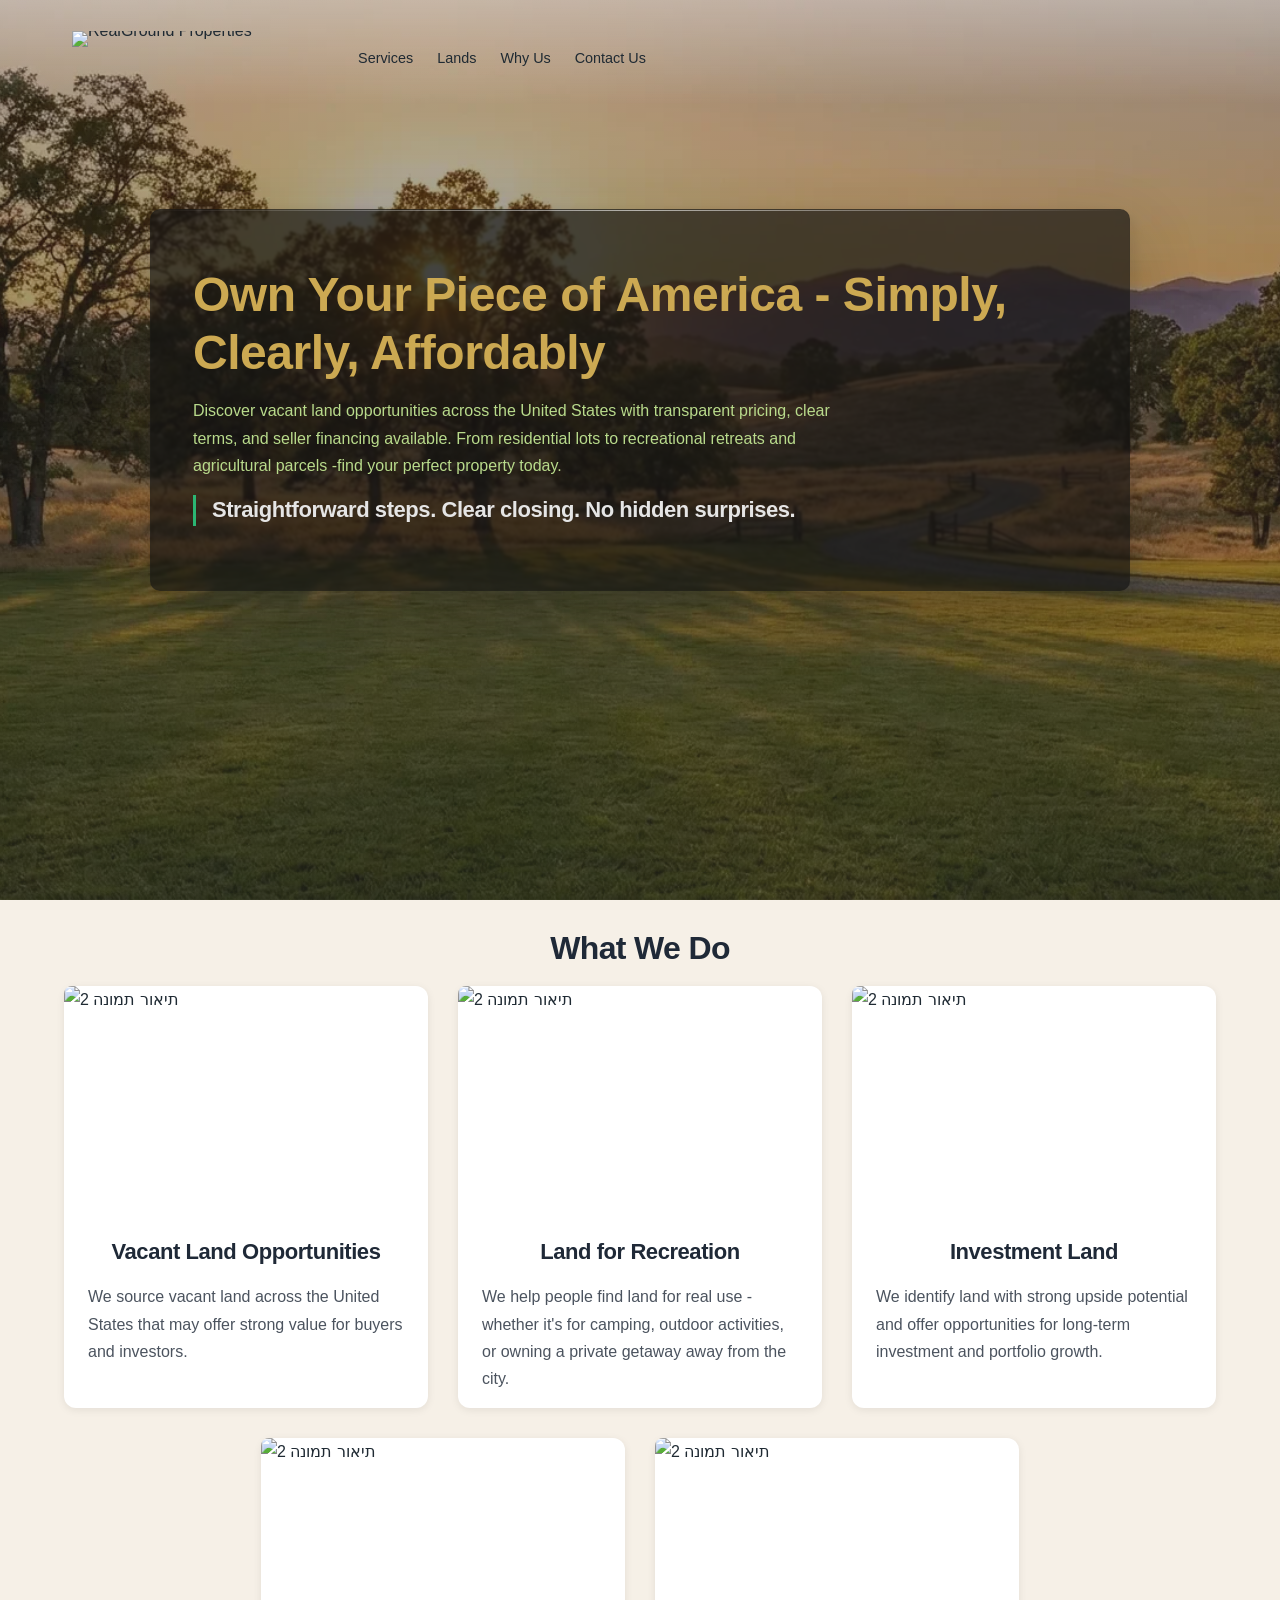
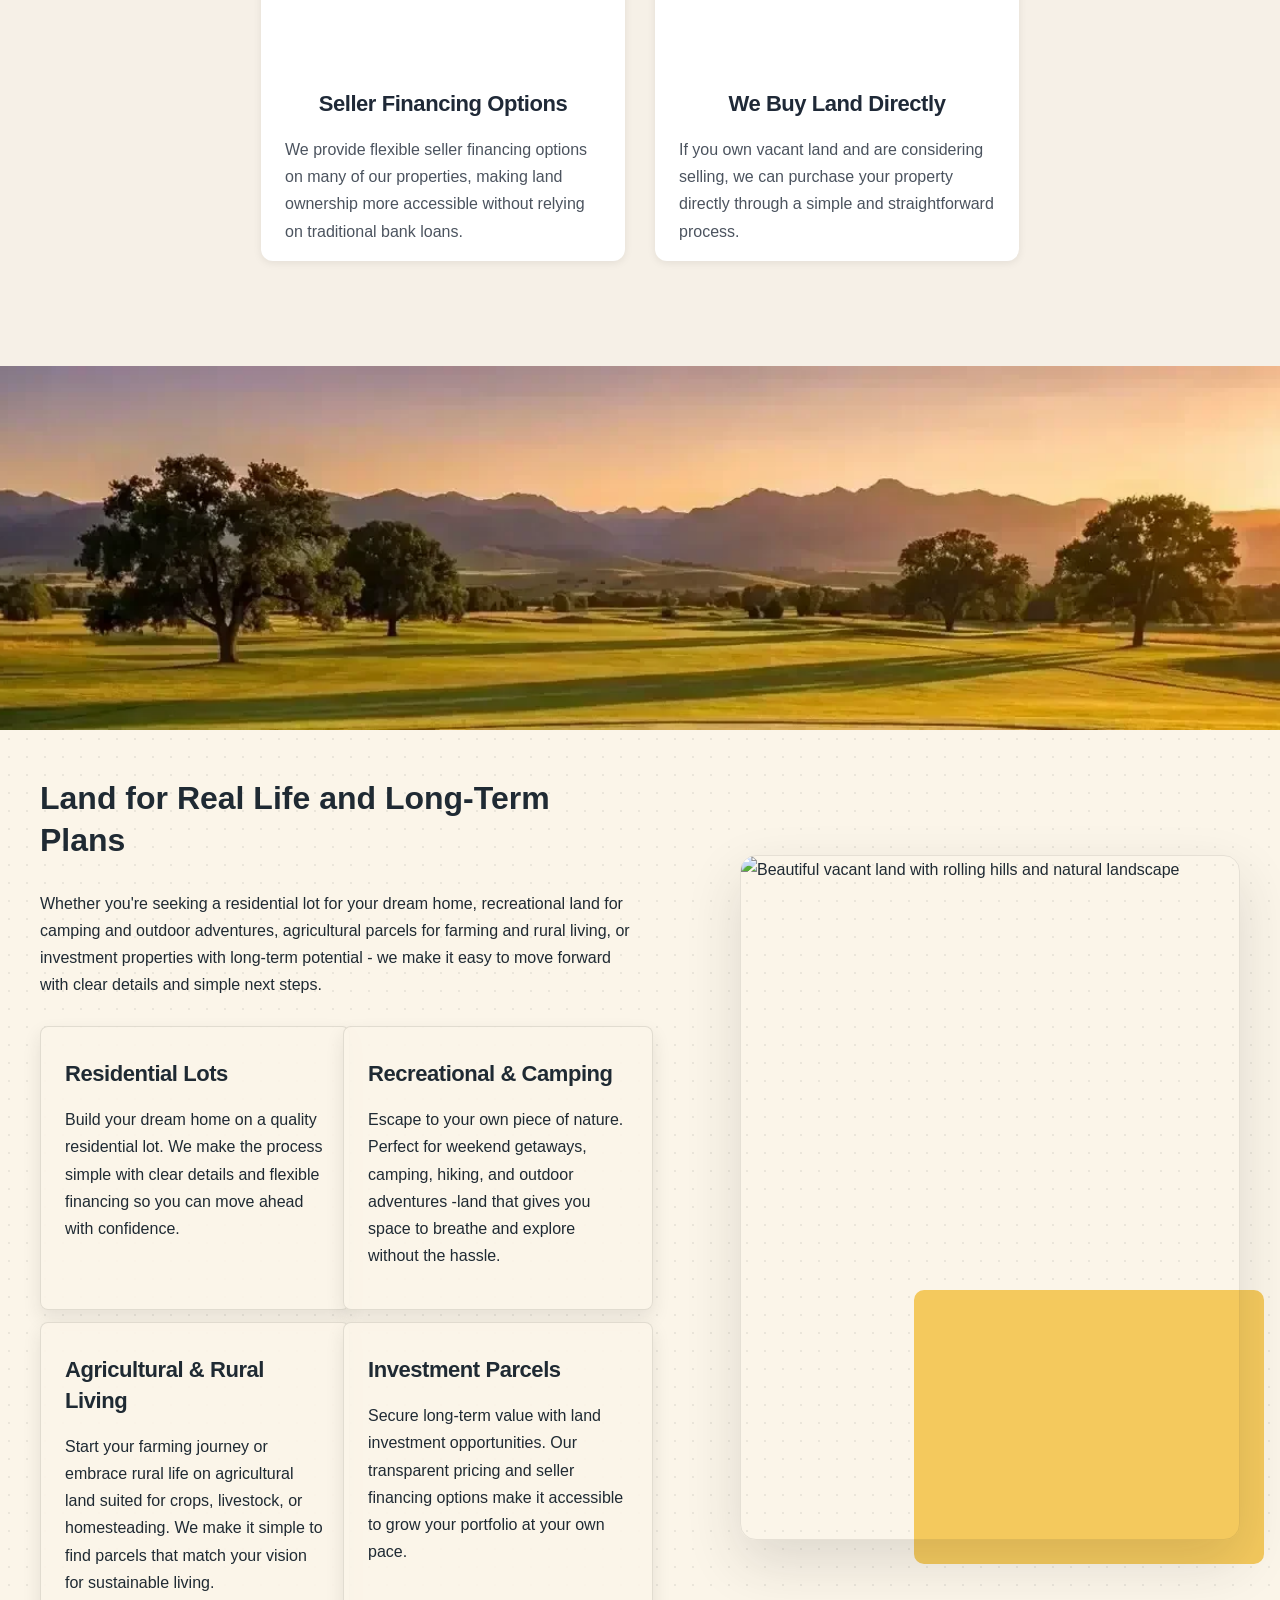
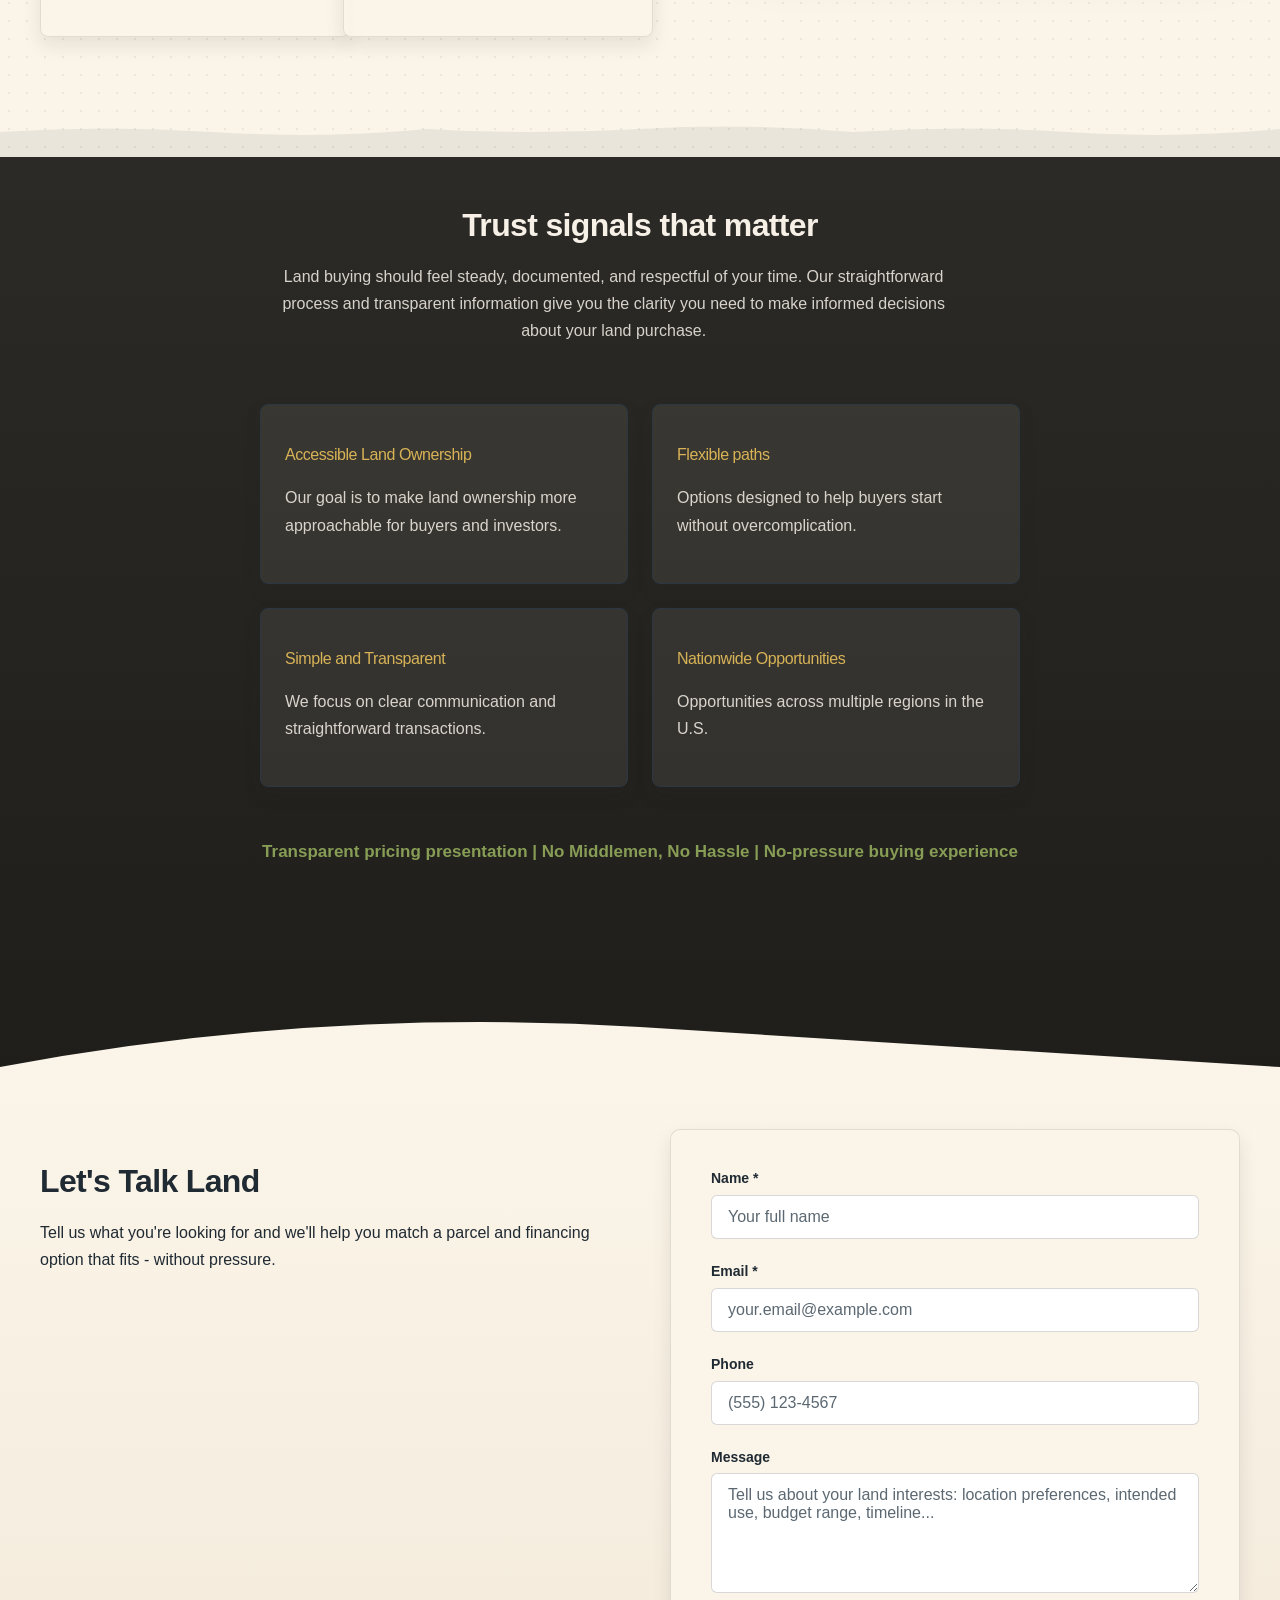
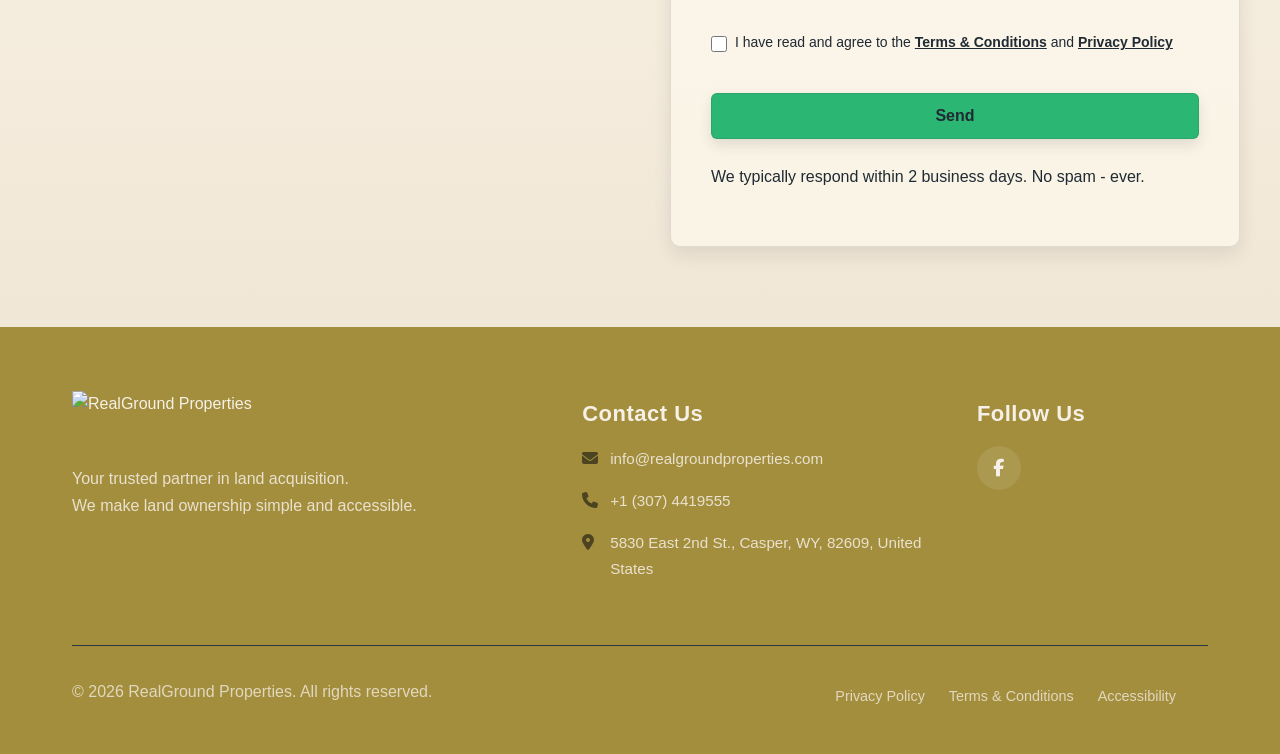
==== commit 61d2cf6d: "Background sync: Progressive GitHub Sync" ====
--- a/public/index.html
+++ b/public/index.html
@@ -1 +1 @@
-<!doctype html><html lang="en"><head><meta charset="UTF-8"><meta content="width=device-width,initial-scale=1" name="viewport"><meta content="index, follow" name="robots"><title>Own Vacant Land with Seller Financing - RealGround Properties</title><meta content="RealGround Properties makes land ownership accessible. Browse residential lots, recreational land, and agricultural parcels with transparent pricing and flexible financing." name="description"><meta content="high point land company, peoples land company, vacant land for sale, land with seller financing, buy land online" name="keywords"><link href="/assets/favicon.ico" rel="icon" type="image/x-icon"><link href="/assets/favicon-16x16.png" rel="icon" type="image/png" sizes="16x16"><link href="/assets/favicon-32x32.png" rel="icon" type="image/png" sizes="32x32"><link href="/assets/favicon-48x48.png" rel="icon" type="image/png" sizes="48x48"><link href="/assets/favicon-192x192.png" rel="icon" type="image/png" sizes="192x192"><link href="/assets/favicon-512x512.png" rel="icon" type="image/png" sizes="512x512"><link href="/assets/apple-touch-icon.png" rel="apple-touch-icon"><script>!function(){"use strict";var t="d9f74f8d-98fa-4a19-858f-40786062521f",e="https://api.zappy5.com/api/analytics/track",a=18e5,n=2592e6,o=!0,i=!0,r=!0;var s=function(){var e="zappy_visitor_"+t,a=null;try{if(a=localStorage.getItem(e)){var o=JSON.parse(a),i=Date.now();if(i-o.created<n)return o.lastSeen=i,localStorage.setItem(e,JSON.stringify(o)),o.id}}catch(t){console.warn("Zappy Analytics: LocalStorage not available")}var r="zv_"+Date.now()+"_"+Math.random().toString(36).substr(2,9);try{localStorage.setItem(e,JSON.stringify({id:r,created:Date.now(),lastSeen:Date.now()}))}catch(t){}return r}(),c=function(){var e="zappy_session_"+t,n=null;try{if(n=sessionStorage.getItem(e)){var o=JSON.parse(n),i=Date.now();if(i-o.timestamp<a)return o.timestamp=i,sessionStorage.setItem(e,JSON.stringify(o)),o.id}}catch(t){console.warn("Zappy Analytics: SessionStorage not available")}var r="zs_"+Date.now()+"_"+Math.random().toString(36).substr(2,9);try{sessionStorage.setItem(e,JSON.stringify({id:r,timestamp:Date.now()}))}catch(t){}return r}();function l(a,n){n=n||{};var o={website_id:t,event_type:a,page_path:window.location.pathname,referrer:document.referrer||"direct",visitor_id:s,session_id:c,metadata:n};if(navigator.sendBeacon){var i=new Blob([JSON.stringify(o)],{type:"application/json"});navigator.sendBeacon(e,i)}else fetch(e,{method:"POST",headers:{"Content-Type":"application/json"},body:JSON.stringify(o),keepalive:!0}).catch(function(t){console.warn("Zappy Analytics: Failed to track event",t)})}o&&l("pageview",{title:document.title,url:window.location.href}),i&&document.addEventListener("click",function(t){var e=t.target;if("BUTTON"===e.tagName||e.closest("button")){var a="BUTTON"===e.tagName?e:e.closest("button");l("click",{element:"button",text:a.textContent.trim().substring(0,100),id:a.id||null,class:a.className||null})}else if("A"===e.tagName||e.closest("a")){var n="A"===e.tagName?e:e.closest("a");l("navigation",{element:"link",text:n.textContent.trim().substring(0,100),href:n.href,external:n.hostname!==window.location.hostname})}},!0),r&&document.addEventListener("submit",function(t){var e=t.target;l("form_submit",{form_id:e.id||null,form_name:e.name||null,form_action:e.action||null,form_method:e.method||"GET"})},!0);var d=Date.now();window.addEventListener("beforeunload",function(){l("page_unload",{time_on_page:Math.floor((Date.now()-d)/1e3),page_path:window.location.pathname})}),window.zappyAnalytics={track:l,getVisitorId:function(){return s},getSessionId:function(){return c}}}()</script><meta content="Own Vacant Land with Seller Financing - RealGround Properties" property="og:title"><meta content="RealGround Properties makes land ownership accessible. Browse residential lots, recreational land, and agricultural parcels with transparent pricing and flexible financing." property="og:description"><meta content="https://realgroundproperties.com/assets/og-home-og.jpg" property="og:image"><meta content="summary_large_image" name="twitter:card"><meta content="Own Vacant Land with Seller Financing - RealGround Properties" name="twitter:title"><meta content="RealGround Properties makes land ownership accessible. Browse residential lots, recreational land, and agricultural parcels with transparent pricing and flexible financing." name="twitter:description"><meta content="https://realgroundproperties.com/assets/og-home-og.jpg" name="twitter:image"><script type="application/ld+json">{"@context":"https://schema.org","@graph":[{"@type":"LocalBusiness","@id":"https://realgroundproperties.com#organization","name":"RealGround Properties","url":"https://realgroundproperties.com","description":"RealGround Properties specializes in making vacant land ownership simple and accessible across the United States. They focus on providing transparent opportunities for buyers seeking residential lots, recreational land for camping and outdoor adventures, agricultural parcels for farming and rural living, and investment properties with long-term potential. The brand emphasizes a straightforward, honest approach with seller financing options available.","address":{"@type":"PostalAddress","streetAddress":"5830 East 2nd St., Casper, WY, 82609, United States"},"contactPoint":[{"@type":"ContactPoint","contactType":"customer service","email":"info@realgroundproperties.com","telephone":"+1 (307) 441 9555"}]},{"@type":"WebSite","@id":"https://realgroundproperties.com#website","url":"https://realgroundproperties.com","name":"RealGround Properties","publisher":{"@id":"https://realgroundproperties.com#organization"}},{"@type":"ContactPage","@id":"https://realgroundproperties.com#contactpage","url":"https://realgroundproperties.com","name":"Own Vacant Land with Seller Financing - RealGround Properties","mainEntity":{"@id":"https://realgroundproperties.com#organization"},"potentialAction":{"@type":"CommunicateAction","target":{"@type":"EntryPoint","urlTemplate":"https://realgroundproperties.com/api/email/contact-form","actionPlatform":["http/method=POST"],"contentType":"application/json"},"instrument":[{"@type":"PropertyValue","name":"name","propertyID":"text","valueRequired":true,"description":"Your full name"},{"@type":"PropertyValue","name":"email","propertyID":"email","valueRequired":true,"description":"your.email@example.com"},{"@type":"PropertyValue","name":"phone","propertyID":"tel","valueRequired":false,"description":"(555) 123-4567"},{"@type":"PropertyValue","name":"message","propertyID":"textarea","valueRequired":true,"description":"Tell us about your land interests: location preferences, intended use, budget range, timeline..."},{"@type":"PropertyValue","name":"privacy_consent","propertyID":"checkbox","valueRequired":true}]}}]}</script><meta content="https://realgroundproperties.com" property="og:url"><meta content="website" property="og:type"><meta content="en_US" property="og:locale"><style>@media (max-width:768px){#zappy-section-3{margin-top:-180px!important}}</style><link href="https://cdnjs.cloudflare.com/ajax/libs/font-awesome/6.4.0/css/all.min.css" rel="stylesheet"><link href="/assets/favicon.ico" rel="icon" type="image/x-icon"><link href="/assets/favicon-16x16.png" rel="icon" type="image/png" sizes="16x16"><link href="/assets/favicon-32x32.png" rel="icon" type="image/png" sizes="32x32"><link href="/assets/favicon-48x48.png" rel="icon" type="image/png" sizes="48x48"><link href="/assets/favicon-192x192.png" rel="icon" type="image/png" sizes="192x192"><link href="/assets/favicon-512x512.png" rel="icon" type="image/png" sizes="512x512"><link href="/assets/apple-touch-icon.png" rel="apple-touch-icon"><link href="https://cdn.jsdelivr.net/npm/vanilla-cookieconsent@3/dist/cookieconsent.css" rel="stylesheet"><script src="https://cdn.jsdelivr.net/npm/vanilla-cookieconsent@3/dist/cookieconsent.umd.js"></script><script src="https://cdn.jsdelivr.net/gh/mickidum/acc_toolbar/acctoolbar/acctoolbar.min.js"></script><style data-zappy-section-v2-css="true">.home-Hero-section{position:relative;min-height:100vh;display:flex;align-items:center;justify-content:flex-start;overflow:visible;padding:0;background-color:#2c2b27;color:var(--text-light)}.home-Hero-section__background{position:absolute;top:0;left:0;width:100%;height:100%;background-size:cover;background-position:center;background-repeat:no-repeat;z-index:0}.home-Hero-section__background::after{content:'';position:absolute;top:0;left:0;width:100%;height:100%;background:linear-gradient(180deg,rgba(44,43,39,0) 0,rgba(44,43,39,.16) 100%);z-index:1}.home-Hero-section__container{position:relative;z-index:10;width:100%;max-width:1200px;margin:0 auto;padding:140px 60px 80px;display:flex;align-items:center;min-height:100vh}.home-Hero-section__content-card{width:100%;max-width:520px;background:rgba(251,245,233,.92);backdrop-filter:blur(14px);-webkit-backdrop-filter:blur(14px);border-radius:10px;padding:48px 44px;border:1px solid rgba(44,43,39,.12);box-shadow:0 30px 70px rgba(44,43,39,.28),0 0 0 1px rgba(255,255,255,.55) inset;color:var(--text-dark)}.home-Hero-section__headline{font-family:Georgia,'Times New Roman',Times,serif;font-size:44px;font-weight:500;letter-spacing:-.01em;line-height:1.15;color:var(--text-dark);margin:0 0 24px 0}.home-Hero-section__description{font-family:system-ui,-apple-system,Segoe UI,Roboto,Helvetica,Arial,sans-serif;font-size:16px;font-weight:500;line-height:1.75;color:var(--text-dark);margin:0 0 20px 0}.home-Hero-section__reassurance{font-family:system-ui,-apple-system,Segoe UI,Roboto,Helvetica,Arial,sans-serif;font-size:15px;font-weight:700;line-height:1.2;color:#6f6a60;margin:0 0 32px 0}.home-Hero-section__cta-row{display:flex;gap:14px;flex-wrap:wrap}.home-Hero-section__btn{display:inline-flex;align-items:center;justify-content:center;text-decoration:none;font-family:system-ui,-apple-system,Segoe UI,Roboto,Helvetica,Arial,sans-serif;font-weight:700;font-size:14px;line-height:1;padding:14px 26px;border-radius:6px;transition:transform 220ms ease,box-shadow 220ms ease,background-color 220ms ease,color 220ms ease,border-color 220ms ease;cursor:pointer}.home-Hero-section__btn--primary{background:var(--primary);color:#fff;border:1px solid rgba(44,43,39,.12);box-shadow:0 6px 14px rgba(43,182,115,.24)}.home-Hero-section__btn--primary:hover{background:#25a062;transform:translateY(-2px);box-shadow:0 10px 22px rgba(43,182,115,.32)}.home-Hero-section__btn--secondary{background:0 0;color:var(--text-dark);border:2px solid var(--text-dark);box-shadow:0 4px 10px rgba(44,43,39,.1)}.home-Hero-section__btn--secondary:hover{background:rgba(44,43,39,.06);transform:translateY(-2px);box-shadow:0 8px 18px rgba(44,43,39,.14)}.home-Hero-section__divider-wrapper{position:absolute;bottom:0;left:0;width:100%;height:120px;pointer-events:none;z-index:5}.home-Hero-section__divider-wrapper svg{display:block;width:100%;height:100%}@media (max-width:768px){.home-Hero-section{min-height:100vh;align-items:center;justify-content:center}.home-Hero-section__container{padding:120px 20px 60px;min-height:auto}.home-Hero-section__content-card{max-width:100%;padding:36px 28px}.home-Hero-section__headline{font-size:32px;line-height:1.2;margin-bottom:18px}.home-Hero-section__description{font-size:15px;line-height:1.7;margin-bottom:16px}.home-Hero-section__reassurance{font-size:14px;margin-bottom:24px}.home-Hero-section__cta-row{flex-direction:column;gap:12px}.home-Hero-section__btn{width:100%;padding:16px 24px}.home-Hero-section__divider-wrapper{height:80px}}</style><style data-zappy-section-v2-css="true">.home-Hero-section{position:relative;width:100%;min-height:100vh;display:flex;align-items:center;justify-content:flex-start;overflow:visible;padding:0;background-color:#2c2b27}.home-Hero-section__background{position:absolute;top:0;left:0;width:100%;height:100%;background-size:cover;background-position:center;background-repeat:no-repeat;z-index:0}.home-Hero-section__background::after{content:'';position:absolute;top:0;left:0;width:100%;height:100%;background:linear-gradient(180deg,rgba(44,43,39,.35) 0,rgba(44,43,39,.55) 100%);z-index:1}.home-Hero-section__container{position:relative;z-index:2;width:100%;max-width:1200px;margin:0 auto;padding:0 32px;display:flex;align-items:center;min-height:100vh}.home-Hero-section__content-card{background:rgba(251,245,233,.92);backdrop-filter:blur(16px);-webkit-backdrop-filter:blur(16px);border:1px solid rgba(44,43,39,.12);border-radius:10px;padding:48px 42px;max-width:580px;width:100%;box-shadow:0 30px 70px rgba(44,43,39,.24),0 8px 18px rgba(44,43,39,.14);position:relative}.home-Hero-section__content-card::before{content:'';position:absolute;top:0;left:0;right:0;height:1px;background:linear-gradient(90deg,rgba(255,255,255,0) 0,rgba(255,255,255,.6) 50%,rgba(255,255,255,0) 100%);border-radius:10px 10px 0 0}.home-Hero-section__headline{font-family:Georgia,'Times New Roman',Times,serif;font-size:44px;font-weight:500;letter-spacing:-.01em;line-height:1.15;color:var(--text-dark);margin:0 0 24px 0}.home-Hero-section__description{font-family:system-ui,-apple-system,Segoe UI,Roboto,Helvetica,Arial,sans-serif;font-size:16px;font-weight:500;line-height:1.75;color:var(--text-dark);margin:0 0 20px 0}.home-Hero-section__reassurance{font-family:system-ui,-apple-system,Segoe UI,Roboto,Helvetica,Arial,sans-serif;font-size:15px;font-weight:700;line-height:1.4;color:#6f6a60;margin:0 0 32px 0;padding-left:16px;border-left:3px solid var(--primary)}.home-Hero-section__cta-row{display:flex;gap:16px;flex-wrap:wrap}.home-Hero-section__btn{display:inline-flex;align-items:center;justify-content:center;padding:14px 28px;border-radius:6px;font-family:system-ui,-apple-system,Segoe UI,Roboto,Helvetica,Arial,sans-serif;font-size:15px;font-weight:700;line-height:1;text-decoration:none;transition:transform 220ms ease,box-shadow 220ms ease,background-color 220ms ease,color 220ms ease,border-color 220ms ease;cursor:pointer;border:1px solid transparent}.home-Hero-section__btn:hover{transform:translateY(-2px)}.home-Hero-section__btn--primary{background:var(--primary);color:#fff;box-shadow:0 6px 14px rgba(43,182,115,.25);border-color:rgba(44,43,39,.1)}.home-Hero-section__btn--primary:hover{background:#25a562;box-shadow:0 10px 24px rgba(43,182,115,.35)}.home-Hero-section__btn--secondary{background:0 0;color:var(--text-dark);border:2px solid rgba(44,43,39,.24);box-shadow:0 2px 6px rgba(44,43,39,.08)}.home-Hero-section__btn--secondary:hover{background:rgba(44,43,39,.04);border-color:rgba(44,43,39,.35);box-shadow:0 4px 12px rgba(44,43,39,.12)}.home-Hero-section__divider-wrapper{position:absolute;bottom:0;left:0;width:100%;height:100px;pointer-events:none;z-index:5}.home-Hero-section__divider-wrapper svg{display:block;width:100%;height:100%}@media (max-width:768px){.home-Hero-section{min-height:100vh;padding-top:100px}.home-Hero-section__container{padding:0 16px;justify-content:center}.home-Hero-section__content-card{max-width:100%;padding:32px 24px;margin:0}.home-Hero-section__headline{font-size:32px;line-height:1.2;margin-bottom:18px}.home-Hero-section__description{font-size:15px;line-height:1.7;margin-bottom:16px}.home-Hero-section__reassurance{font-size:14px;margin-bottom:24px;padding-left:12px}.home-Hero-section__cta-row{flex-direction:column;gap:12px}.home-Hero-section__btn{width:100%;padding:16px 24px;font-size:14px}.home-Hero-section__divider-wrapper{height:60px}}@media (min-width:769px) and (max-width:1024px){.home-Hero-section__container{padding:0 24px}.home-Hero-section__content-card{max-width:520px;padding:40px 36px}.home-Hero-section__headline{font-size:38px}}</style><link href="/styles.css" rel="stylesheet"><script>window.ZAPPY_WEBSITE_ID="d9f74f8d-98fa-4a19-858f-40786062521f",window.ZAPPY_API_BASE="https://api.zappy5.com"</script><style id="zappy-dropdown-submenu-styles">#navMenu li:has(.sub-menu),.nav-menu li:has(.sub-menu),.navbar li:has(.sub-menu),nav li:has(.sub-menu){position:relative}#navMenu .sub-menu,.nav-menu .sub-menu,.navbar .sub-menu,nav .sub-menu{display:block!important;position:absolute!important;top:100%;left:0;min-width:220px;background:#fff;border-radius:8px;box-shadow:0 8px 25px rgba(0,0,0,.15);padding:8px 0;opacity:0;visibility:hidden;transform:translateY(10px);transition:all .3s ease;z-index:1000;list-style:none;pointer-events:none}#navMenu li:hover>.sub-menu,.nav-menu li:hover>.sub-menu,.navbar li:hover>.sub-menu,nav li:hover>.sub-menu{opacity:1!important;visibility:visible!important;transform:translateY(0)!important;pointer-events:auto!important}.sub-menu li{list-style:none;margin:0;padding:0}.sub-menu a{display:block!important;padding:10px 16px!important;color:var(--text-dark,#333)!important;font-weight:500;text-decoration:none;white-space:nowrap;transition:background-color .2s}.sub-menu .zappy-nav-child>a{padding-left:28px!important;font-size:.9em!important;opacity:.85!important}[dir=rtl] .sub-menu .zappy-nav-child>a,html[lang=ar] .sub-menu .zappy-nav-child>a,html[lang=he] .sub-menu .zappy-nav-child>a{padding-left:10px!important;padding-right:28px!important}.sub-menu .zappy-nav-parent>a{font-weight:600!important}.sub-menu a:hover{background-color:#f5f5f5}[dir=rtl] .nav-menu .sub-menu,[dir=rtl] .navbar .sub-menu,[dir=rtl] nav .sub-menu,html[lang=ar] .nav-menu .sub-menu,html[lang=ar] .navbar .sub-menu,html[lang=ar] nav .sub-menu,html[lang=he] .nav-menu .sub-menu,html[lang=he] .navbar .sub-menu,html[lang=he] nav .sub-menu{left:auto!important;right:0!important}.sub-menu:empty,.sub-menu:not(:has(li)):not(:has(> a)),.sub-menu:not(:has(li:not(.zappy-hidden-menu-item))):not(:has(> a)){display:none!important;opacity:0!important;visibility:hidden!important;pointer-events:none!important}li:has(.menu-group-title):hover>.sub-menu{opacity:1!important;visibility:visible!important;transform:translateY(0)!important;pointer-events:auto!important}#navMenu>li>.menu-group-title,.nav-menu>li>.menu-group-title{display:inline-block;padding:.5rem 1rem;cursor:default;user-select:none}@media (max-width:768px){#navMenu .sub-menu,.nav-menu .sub-menu,.navbar .sub-menu,nav .sub-menu{position:static!important;transform:none!important;box-shadow:none!important;background:0 0!important;max-height:0;overflow:hidden;opacity:0;visibility:hidden;transition:max-height .3s ease,opacity .3s ease;padding:0!important;border-radius:0!important}#navMenu .sub-menu.mobile-expanded,.nav-menu .sub-menu.mobile-expanded,.navbar .sub-menu.mobile-expanded{max-height:none!important;overflow-y:visible!important;opacity:1!important;visibility:visible!important;padding:8px 0 8px 16px!important}[dir=rtl] .sub-menu.mobile-expanded,html[lang=he] .sub-menu.mobile-expanded{padding:8px 16px 8px 0!important}#navMenu li:hover>.sub-menu,.nav-menu li:hover>.sub-menu,.navbar li:hover>.sub-menu,nav li:hover>.sub-menu{opacity:0;visibility:hidden;pointer-events:none}#navMenu li>.sub-menu.mobile-expanded,.nav-menu li>.sub-menu.mobile-expanded,.navbar li>.sub-menu.mobile-expanded,nav li>.sub-menu.mobile-expanded{opacity:1!important;visibility:visible!important;pointer-events:auto!important}#navMenu li:has(.sub-menu),.nav-menu li:has(.sub-menu),.navbar li:has(.sub-menu),nav li:has(.sub-menu){display:flex!important;flex-wrap:wrap!important;align-items:center!important;position:relative!important;min-height:44px!important}#navMenu li:has(.sub-menu)>a,.nav-menu li:has(.sub-menu)>a,.navbar li:has(.sub-menu)>a,nav li:has(.sub-menu)>a{flex:1!important;min-width:0!important}#navMenu li:has(.sub-menu)>.menu-group-title,.nav-menu li:has(.sub-menu)>.menu-group-title,.navbar li:has(.sub-menu)>.menu-group-title,nav li:has(.sub-menu)>.menu-group-title{flex:1!important;min-width:0!important;padding:0!important;line-height:inherit!important}#navMenu li:has(.sub-menu)>.sub-menu,.nav-menu li:has(.sub-menu)>.sub-menu,.navbar li:has(.sub-menu)>.sub-menu,nav li:has(.sub-menu)>.sub-menu{flex-basis:100%!important;width:100%!important}#navMenu li:has(.sub-menu)>a [class*=arrow],#navMenu li:has(.sub-menu)>a [class*=chevron],.nav-menu li:has(.sub-menu)>a .fa-angle-down,.nav-menu li:has(.sub-menu)>a .fa-chevron-down,.nav-menu li:has(.sub-menu)>a [class*=arrow],.nav-menu li:has(.sub-menu)>a [class*=chevron],nav li:has(.sub-menu)>a [class*=arrow],nav li:has(.sub-menu)>a [class*=chevron]{display:none!important;visibility:hidden!important}.mobile-submenu-toggle{display:flex!important;align-items:center!important;justify-content:center!important;width:44px!important;height:auto!important;background:0 0!important;border:none!important;cursor:pointer!important;color:var(--text-dark)!important;position:static!important;flex-shrink:0!important;align-self:stretch!important;z-index:2!important;padding:0!important;margin:0!important}.mobile-submenu-toggle::after{content:''!important;width:0!important;height:0!important;border-left:6px solid transparent!important;border-right:6px solid transparent!important;border-top:7px solid currentColor!important;transition:transform .3s ease!important}.mobile-submenu-toggle.expanded::after{transform:rotate(180deg)!important}.sub-menu a{padding:10px 0!important;display:block!important;color:var(--text-dark)!important;white-space:normal!important}.sub-menu .zappy-nav-child>a{padding-left:28px!important;font-size:.9em!important;opacity:.85!important}[dir=rtl] .sub-menu .zappy-nav-child>a,html[lang=ar] .sub-menu .zappy-nav-child>a,html[lang=he] .sub-menu .zappy-nav-child>a{padding-left:0!important;padding-right:28px!important}.sub-menu .zappy-nav-parent>a{font-weight:600!important}#navMenu.active,.nav-menu.active{max-width:100vw!important;overflow-x:hidden!important;box-sizing:border-box!important}.navbar .sub-menu li a,.zappy-products-dropdown .sub-menu a,nav.navbar .sub-menu li a{color:var(--text-dark)!important}}@media (min-width:769px){.mobile-submenu-toggle{display:none!important}}</style><style id="zappy-widget-visibility">html[dir=rtl] .whatsapp-float{right:20px!important;left:auto!important}html:not([dir]) .whatsapp-float,html[dir=ltr] .whatsapp-float{left:20px!important;right:auto!important}html[dir=rtl] #mic-access-tool-general-button,html[dir=rtl] #mic-init-access-tool #mic-access-tool-general-button,html[dir=rtl] #mic-init-access-tool .mic-access-tool-general-button,html[dir=rtl] ._access-icon,html[dir=rtl] .mic-access-tool-general-button{left:20px!important;right:auto!important}html:not([dir]) #mic-access-tool-general-button,html:not([dir]) #mic-init-access-tool #mic-access-tool-general-button,html:not([dir]) #mic-init-access-tool .mic-access-tool-general-button,html:not([dir]) ._access-icon,html:not([dir]) .mic-access-tool-general-button,html[dir=ltr] #mic-access-tool-general-button,html[dir=ltr] #mic-init-access-tool #mic-access-tool-general-button,html[dir=ltr] #mic-init-access-tool .mic-access-tool-general-button,html[dir=ltr] ._access-icon,html[dir=ltr] .mic-access-tool-general-button{right:20px!important;left:auto!important}@media (max-width:768px){.whatsapp-float{display:flex!important}}@media (min-width:769px){.whatsapp-float{display:flex!important}}@media (max-width:768px){#mic-access-tool-box,#mic-access-tool-general-button,#mic-init-access-tool #mic-access-tool-box,#mic-init-access-tool #mic-access-tool-general-button,#mic-init-access-tool .mic-access-tool-general-button,._access-icon,._access-menu,.mic-access-tool-box,.mic-access-tool-general-button,div[id*=mic-access-tool-box]{display:none!important;visibility:hidden!important;opacity:0!important;pointer-events:none!important}}@media (min-width:769px){#mic-access-tool-box,#mic-access-tool-general-button,#mic-init-access-tool #mic-access-tool-box,#mic-init-access-tool #mic-access-tool-general-button,#mic-init-access-tool .mic-access-tool-general-button,._access-icon,._access-menu,.mic-access-tool-box,.mic-access-tool-general-button,div[id*=mic-access-tool-box]{display:none!important;visibility:hidden!important;opacity:0!important;pointer-events:none!important}}</style></head><body><nav class="navbar" style="padding-bottom:5px"><button class="mobile-toggle" aria-label="Menu" id="mobileToggle"><svg viewBox="0 0 24 24" fill="none" height="24" width="24" class="hamburger-icon"><path d="M3 12h18M3 6h18M3 18h18" stroke="currentColor" stroke-linecap="round" stroke-width="2"></path></svg> <svg viewBox="0 0 24 24" fill="none" height="24" width="24" class="close-icon" style="display:none"><path d="M18 6L6 18M6 6l12 12" stroke="currentColor" stroke-linecap="round" stroke-width="2"></path></svg></button> <button class="phone-header-btn" aria-label="Call" data-phone="+13074419555" style="display:none"><svg viewBox="0 0 24 24" fill="currentColor" height="20" width="20"><path d="M22 16.92v3a2 2 0 0 1-2.18 2 19.79 19.79 0 0 1-8.63-3.07 19.5 19.5 0 0 1-6-6 19.79 19.79 0 0 1-3.07-8.67A2 2 0 0 1 4.11 2h3a2 2 0 0 1 2 1.72 12.84 12.84 0 0 0 .7 2.81 2 2 0 0 1-.45 2.11L8.09 9.91a16 16 0 0 0 6 6l1.27-1.27a2 2 0 0 1 2.11-.45 12.84 12.84 0 0 0 2.81.7A2 2 0 0 1 22 16.92z"></path></svg></button><div class="nav-container"><div class="nav-brand"><a href="/" class="logo-link"><img alt="RealGround Properties" src="/assets/realground-properties-real-estate-logo.webp" class="logo"></a></div><ul class="nav-menu" id="navMenu"><li><a href="#layout-1773937483243-dup-1774014246047">Services</a></li><li><a href="#services">Lands</a></li><li><a href="#stats-dup-1774025932268">Why Us</a></li><li><a href="#contact-dup-1774125310166">Contact Us</a></li></ul><div class="nav-cta-container"></div></div></nav><script>window.addEventListener("load",function(){const e=document.querySelector(".navbar, nav, header");if(!e)return void console.log("[Navbar] Navbar element not found");let t=document.getElementById("mobileToggle")||document.querySelector(".mobile-toggle")||document.querySelector(".hamburger")||document.querySelector(".hamburger-menu")||document.querySelector(".menu-toggle")||document.querySelector(".burger-menu")||document.querySelector('[aria-label="Menu"]')||document.querySelector('[aria-label="תפריט"]');const o=document.querySelector(".phone-header-btn"),n=window.getComputedStyle(e);let r=n.backgroundColor;if(console.log("[Navbar] Initial navbar background:",r),"transparent"===r||"rgba(0, 0, 0, 0)"===r||r.startsWith("rgba")&&r.includes(", 0)")){const e=n.backgroundImage;if(e&&"none"!==e)console.log("[Navbar] Navbar has background image/gradient, using dark text"),r="rgb(240, 240, 240)";else{const e=window.getComputedStyle(document.body).backgroundColor;console.log("[Navbar] Navbar transparent, using body background:",e),r=e}}const i=r.match(/\d+/g);if(i&&i.length>=3){const e=(.299*parseInt(i[0])+.587*parseInt(i[1])+.114*parseInt(i[2]))/255;console.log("[Navbar] Mobile button colors preserved from Claude CSS (luminance:",e.toFixed(2)+")");const n=document.createElement("style");n.id="zappy-mobile-nav-fix";document.documentElement.lang;document.documentElement.dir,n.textContent='\n        /* Hide mobile buttons on desktop, show only on mobile */\n        @media (min-width: 769px) {\n          .mobile-toggle,\n          .phone-header-btn {\n            display: none !important;\n          }\n        }\n        \n        /* Show and position mobile buttons correctly on mobile */\n        @media (max-width: 768px) {\n          .mobile-toggle,\n          .phone-header-btn {\n            position: absolute !important;\n            top: 50% !important;\n            transform: translateY(-50%) !important;\n            z-index: 1001 !important;\n            display: flex !important;\n            align-items: center !important;\n            justify-content: center !important;\n            width: 36px !important;\n            height: 36px !important;\n            border-radius: 50% !important;\n            border: none !important;\n            cursor: pointer !important;\n            padding: 6px !important;\n            background: none !important;\n            color: var(--nav-text, var(--text-dark)) !important;\n          }\n          \n          /* LTR positioning (default): hamburger LEFT, phone RIGHT */\n          html:not([dir="rtl"]):not([lang="he"]):not([lang="ar"]) .mobile-toggle,\n          html[dir="ltr"] .mobile-toggle {\n            left: 12px !important;\n            right: auto !important;\n          }\n          html:not([dir="rtl"]):not([lang="he"]):not([lang="ar"]) .phone-header-btn,\n          html[dir="ltr"] .phone-header-btn {\n            right: 12px !important;\n            left: auto !important;\n          }\n          \n          /* RTL positioning: hamburger RIGHT, phone LEFT */\n          html[dir="rtl"] .mobile-toggle,\n          html[lang="he"] .mobile-toggle,\n          html[lang="ar"] .mobile-toggle {\n            right: 12px !important;\n            left: auto !important;\n          }\n          html[dir="rtl"] .phone-header-btn,\n          html[lang="he"] .phone-header-btn,\n          html[lang="ar"] .phone-header-btn {\n            left: 12px !important;\n            right: auto !important;\n          }\n          \n          /* CRITICAL: Ensure nav-container has min-height on mobile */\n          /* All children are positioned absolutely/fixed on mobile, so height:auto collapses to 0 */\n          .nav-container {\n            min-height: 70px !important;\n            position: relative !important;\n          }\n          \n          /* Ensure SVG icons are properly sized and inherit color */\n          .mobile-toggle svg,\n          .phone-header-btn svg {\n            width: 24px !important;\n            height: 24px !important;\n            /* Don\'t force display - let JavaScript control hamburger/close toggle */\n          }\n          \n          /* Reset nav-cta-container on mobile - remove desktop box-shadow/padding */\n          /* that creates a visible ghost box when CTA button is hidden */\n          .nav-cta-container {\n            box-shadow: none !important;\n            padding: 0 !important;\n          }\n          \n          /* Hide nav-cta-container entirely on mobile when there\'s no lang-switcher */\n          /* (only the CTA button is inside, and it\'s hidden on mobile) */\n          .nav-cta-container:not(:has(.lang-switcher)) {\n            display: none !important;\n          }\n          \n          /* CRITICAL: Prevent hero image fade gradient from bleeding over headline text */\n          /* The .image-fade-gradient has bottom: -30px (extends below parent) */\n          /* On mobile stacked layout, this overlaps the h1 text below the image */\n          .hero-image-column {\n            overflow: hidden !important;\n          }\n          .image-fade-gradient {\n            bottom: 0 !important;\n          }\n          \n          /* Hide desktop language switcher on mobile - hamburger menu handles it */\n          /* High specificity to override stored CSS */\n          .lang-switcher,\n          .nav-cta-container .lang-switcher,\n          .nav-container .lang-switcher,\n          .navbar .lang-switcher,\n          .navbar .nav-cta-container .lang-switcher {\n            display: none !important;\n          }\n        }\n      ';const r=document.getElementById("zappy-mobile-nav-fix");r&&r.remove(),document.head.appendChild(n),console.log("[Navbar] Critical CSS injected for mobile nav positioning");const l=window.innerWidth<=768;if(t){const e=t.querySelector(".hamburger-icon"),o=t.querySelector(".close-icon");e&&(e.style.setProperty("width","24px","important"),e.style.setProperty("height","24px","important"),e.style.setProperty("display","block","important")),o&&(o.style.setProperty("width","24px","important"),o.style.setProperty("height","24px","important"),o.style.setProperty("display","none","important")),l?(t.style.setProperty("position","absolute","important"),t.style.setProperty("top","50%","important"),t.style.setProperty("transform","translateY(-50%)","important"),t.style.setProperty("z-index","1001","important"),t.style.removeProperty("left"),t.style.removeProperty("right"),console.log("[Navbar] Mobile toggle positioning applied (mobile viewport)")):(t.style.removeProperty("position"),t.style.removeProperty("top"),t.style.removeProperty("transform"),t.style.removeProperty("z-index"),t.style.removeProperty("left"),t.style.removeProperty("right"),console.log("[Navbar] Desktop viewport - cleared mobile toggle inline positioning"))}if(o){const e=o.querySelector("svg");e&&(e.style.width="24px",e.style.height="24px",e.setAttribute("width","24"),e.setAttribute("height","24")),l?(o.style.setProperty("position","absolute","important"),o.style.setProperty("top","50%","important"),o.style.setProperty("transform","translateY(-50%)","important"),o.style.setProperty("z-index","1001","important"),o.style.removeProperty("left"),o.style.removeProperty("right"),console.log("[Navbar] Phone button positioning applied (mobile viewport)")):(o.style.removeProperty("position"),o.style.removeProperty("top"),o.style.removeProperty("transform"),o.style.removeProperty("z-index"),o.style.removeProperty("left"),o.style.removeProperty("right"),console.log("[Navbar] Desktop viewport - cleared phone button inline positioning"))}}else console.log("[Navbar] Could not parse background color:",r);t=document.getElementById("mobileToggle")||document.querySelector(".mobile-toggle")||document.querySelector(".hamburger")||document.querySelector(".hamburger-menu")||document.querySelector(".menu-toggle")||document.querySelector(".burger-menu")||document.querySelector('[aria-label="Menu"]')||document.querySelector('[aria-label="תפריט"]');const l=document.getElementById("navMenu")||document.querySelector(".nav-menu")||document.querySelector(".nav-links")||document.querySelector("nav ul:not(.submenu)");if(!t||!l)return void console.log("[Navbar] Mobile toggle or menu not found:",{toggle:!!t,menu:!!l});l.id||(l.id="navMenu"),console.log("[Navbar] Initializing mobile menu...");const a=t.cloneNode(!0);t.parentNode.replaceChild(a,t),a.addEventListener("click",function(e){e.preventDefault(),e.stopPropagation();const t=this.querySelector(".hamburger-icon"),o=this.querySelector(".close-icon");l.classList.contains("active")?(l.classList.remove("active"),t&&t.style.setProperty("display","block","important"),o&&o.style.setProperty("display","none","important"),document.body.style.overflow="",console.log("[Navbar] Menu closed")):(l.classList.add("active"),t&&t.style.setProperty("display","none","important"),o&&o.style.setProperty("display","block","important"),document.body.style.overflow="hidden",console.log("[Navbar] Menu opened"))}),l.querySelectorAll("a").forEach(function(e){e.addEventListener("click",function(){if("#"===this.getAttribute("href"))return;const e=a.querySelector(".hamburger-icon"),t=a.querySelector(".close-icon");l.classList.remove("active"),e&&e.style.setProperty("display","block","important"),t&&t.style.setProperty("display","none","important"),document.body.style.overflow="",console.log("[Navbar] Menu closed (link clicked)")})});var s=l.querySelectorAll(".dropdown-toggle");s.forEach(function(e){e.addEventListener("click",function(e){e.preventDefault(),e.stopPropagation();var t=this.closest(".nav-dropdown");t&&(t.parentNode.querySelectorAll(".nav-dropdown.open").forEach(function(e){e!==t&&e.classList.remove("open")}),t.classList.toggle("open"),console.log("[Navbar] Dropdown toggled:",t.classList.contains("open")?"open":"closed"))})}),document.addEventListener("click",function(e){e.target.closest(".nav-dropdown")||document.querySelectorAll(".nav-dropdown.open").forEach(function(e){e.classList.remove("open")})}),console.log("[Navbar] Dropdown handlers initialized for "+s.length+" dropdowns"),o&&o.addEventListener("click",function(){const e=document.querySelectorAll('a[href^="tel:"]'),t=e.length>0?e[0].getAttribute("href").replace("tel:",""):"+1 (307) 4419555";window.location.href="tel:"+t,console.log("[Navbar] Phone button clicked")}),console.log("[Navbar] Mobile menu initialized successfully");const p=function(){const e=document.querySelector(".whatsapp-float");e&&(window.innerWidth>=769?(e.style.setProperty("display","none","important"),e.style.setProperty("visibility","hidden","important"),e.style.setProperty("opacity","0","important"),e.style.setProperty("pointer-events","none","important"),console.log("[WhatsApp] Button hidden on desktop")):(e.style.removeProperty("display"),e.style.removeProperty("visibility"),e.style.removeProperty("opacity"),e.style.removeProperty("pointer-events"),console.log("[WhatsApp] Button visible on mobile")))};let c;p(),window.addEventListener("resize",function(){clearTimeout(c),c=setTimeout(p,100)})})</script><main><section class="home-Hero-section" id="zappy-section-0-dup-1773844088356" style="--zappy-mobile-bg-position:9% 39%;background-image:url(&quot;assets/business-general-hero-upload-1773860136461.webp&quot;) !important;background-position:9% 39% !important;background-size:cover !important" data-layout-spec="Home-Hero" data-element-id="zappy-hero-bg-zappy-section-0-dup-1773844088356" data-element-type="background-image" data-hero-type="fullscreen-scrim" data-mobile-bg-position="9% 39%" data-zappy-bg-color="" data-zappy-bg-image="assets/business-general-hero-upload-1773860136461.webp" data-zappy-bg-overlay-color="#000000" data-zappy-bg-overlay-opacity="17" data-zappy-bg-position="36% 23%" data-zappy-bg-type="image" data-zappy-bg-video-type="" data-zappy-bg-video-url="" data-zappy-bg-zoom="1.1" data-zappy-mobile-bg-zoom="1" data-zappy-section="true"><div class="home-Hero-section__background" style="background-image:none;background-size:cover;background-position:center" id="zappy-section-1"></div><div class="home-Hero-section__container" style="justify-content:center" id="zappy-section-2"><div class="home-Hero-section__content-card" style="background-color:#121212ab;backdrop-filter:blur(1px);max-width:980px;margin-top:-100px" id="zappy-section-3" data-mobile-style="margin-top: -180px"><h1 class="home-Hero-section__headline"><font color="#cca952">Own Your Piece of America - Simply, Clearly, Affordably</font></h1><p style="color:#b9db8c" class="home-Hero-section__description">Discover vacant land opportunities across the United States with transparent pricing, clear terms, and seller financing available. From residential lots to recreational retreats and agricultural parcels -find your perfect property today.</p><h3 class="home-Hero-section__reassurance"><font color="#e5e5e5">Straightforward steps. Clear closing. No hidden surprises.</font></h3><div class="home-Hero-section__cta-row" id="zappy-section-4"></div></div></div><div class="home-Hero-section__divider-wrapper" style="display:none !important;display:none !important;display:none !important;display:none !important;display:none !important;display:none !important;display:none !important;display:none !important;display:none !important;display:none !important;display:none !important;display:none !important;display:none !important;display:none !important;display:none !important;display:none !important;display:none !important;display:none !important;display:none !important;display:none !important;display:none !important;display:none !important" id="zappy-section-5"><svg viewBox="0 0 1200 100" aria-hidden="true" preserveAspectRatio="none" xmlns="http://www.w3.org/2000/svg"><defs><linearGradient id="heroFadeGradient-dup-1773785637161-0-dup-1773844088356-0" x1="0%" x2="0%" y1="0%" y2="100%"><stop offset="0%" style="stop-color:#FBF5E9;stop-opacity:0"></stop><stop offset="100%" style="stop-color:#FBF5E9;stop-opacity:1"></stop></linearGradient></defs><path d="M0,100 L0,35 Q100,42 200,38 T400,35 Q500,40 600,36 T800,38 Q900,34 1000,40 T1200,36 L1200,100 Z" fill="var(--bg-light)"></path></svg></div></section><section class="layout-section" id="layout-1773937483243-dup-1774014246047" style="width:100%;padding:60px 0px;direction:rtl;min-height:1066.47px !important;padding-top:20px" data-component-id="imagecard-3col" data-zappy-component="true"><div class="container" style="max-width:1200px;margin:0 auto;padding:0 1.5rem"><h2 style="font-size:32px;font-weight:700;color:rgb(31, 41, 55);margin-bottom:40px;text-align:center;font-family:Fraunces, &quot;DM Serif Display&quot;, Georgia, serif">What We Do</h2><div class="zappy-preserve-css-grid image-card-grid" style="display:grid;gap:30px;direction:ltr;text-align:left;--zappy-grid-cols:repeat(3, minmax(0, 1fr));grid-template-columns:repeat(3, minmax(0, 1fr));align-items:stretch !important" id="zappy-auto-grid-1773937483937-8ebcze-dup-1773943746120-0-dup-1773943916445-0-dup-1773951973975-0-dup-1774014246047-0" data-original-gap="30px" data-original-item-width="364" data-zappy-auto-grid="true" data-zappy-explicit-columns="true"><div style="background:white;border-radius:12px;box-shadow:rgba(0, 0, 0, 0.08) 0px 2px 8px;border-bottom-left-radius:12px;border-bottom-right-radius:12px" data-grid-item-index="0"><div style="position:relative !important;overflow:hidden !important;width:100% !important;max-width:100% !important;margin-left:auto !important;margin-right:auto !important;height:228px !important;display:block !important;padding-bottom:62.6374% !important" data-element-id="img-1773937483934-6k0u1hbcm" data-element-type="image" data-zappy-wrapper-margins-applied="true" data-zappy-zoom-aspect-ratio="0.626374" data-zappy-zoom-clip="true" data-zappy-zoom-wrapper="true" data-zappy-zoom-wrapper-height="228px" data-zappy-zoom-wrapper-width="364px" data-zappy-zoom-wrapper-width-mode="grid-responsive"><img alt="תיאור תמונה 2" src="/assets/business-general-service-upload-1773936817578-z7kxnp.webp?v=1773936825059" class="layout-placeholder-image" data-element-id="img-1773948213909-rdqdyxl9m" data-element-type="image" data-zappy-original-height="227.5" data-zappy-original-width="364" data-zappy-zoom="1" style="border-radius:8px 8px 0px 0px;object-position:50% 50%;display:block !important;object-fit:cover !important;width:100% !important;height:100% !important;max-width:none !important;margin:0px !important;left:0% !important;top:0% !important;max-height:none !important;position:absolute !important" data-context="תיאור תמונה 2" data-placeholder="layout-image-1773937483243-2ochl273u"></div><div style="padding:24px;padding-top:15px;padding-bottom:0px"><h3 style="font-size:20px;font-weight:600;color:rgb(31, 41, 55);margin-bottom:10px;font-family:Fraunces, &quot;DM Serif Display&quot;, Georgia, serif;text-align:center">Vacant Land Opportunities</h3><p style="font-size:15px;line-height:1.6;color:rgb(31, 41, 55);opacity:0.8;font-family:Fraunces, &quot;DM Serif Display&quot;, Georgia, serif;text-align:left">We source vacant land across the United States that may offer strong value for buyers and investors.</p></div></div><div style="background:white;border-radius:12px 12px 0px 0px;box-shadow:rgba(0, 0, 0, 0.08) 0px 2px 8px;border-bottom-left-radius:12px;border-bottom-right-radius:12px" data-grid-item-index="1"><div style="position:relative !important;overflow:hidden !important;width:100% !important;max-width:100% !important;margin-left:auto !important;margin-right:auto !important;height:228px !important;display:block !important;padding-bottom:62.6374% !important" data-element-id="img-1773937483934-6k0u1hbcm-dup-1773948210533-l144dm" data-element-type="image" data-zappy-wrapper-margins-applied="true" data-zappy-zoom-aspect-ratio="0.626374" data-zappy-zoom-clip="true" data-zappy-zoom-wrapper="true" data-zappy-zoom-wrapper-height="228px" data-zappy-zoom-wrapper-width="364px" data-zappy-zoom-wrapper-width-mode="grid-responsive"><img alt="תיאור תמונה 2" src="/assets/image-layout-image-1773935691619-ceql9kbkv-1773936355473-yzcr9w.webp?v=1773936357192" class="layout-placeholder-image" data-element-id="img-1773937483934-6k0u1hbcm-dup-1773948210533-l144dm" data-element-type="image" data-zappy-original-height="227.5" data-zappy-original-width="364" data-zappy-zoom="1" style="border-radius:8px 8px 0px 0px;object-position:50% 50%;cursor:pointer;display:block !important;width:100% !important;height:100% !important;object-fit:cover !important;max-width:none !important;margin:0px !important;left:0% !important;top:0% !important;max-height:none !important;position:absolute !important" data-context="תיאור תמונה 2" data-placeholder="layout-image-1773937483243-2ochl273u"></div><div style="padding:24px;padding-top:15px;padding-bottom:0px"><h3 style="font-size:20px;font-weight:600;color:rgb(31, 41, 55);margin-bottom:10px;font-family:Fraunces, &quot;DM Serif Display&quot;, Georgia, serif;text-align:center">Land for Recreation</h3><p style="font-size:15px;line-height:1.6;color:rgb(31, 41, 55);opacity:0.8;font-family:Fraunces, &quot;DM Serif Display&quot;, Georgia, serif;text-align:left">We help people find land for real use - whether it's for camping, outdoor activities, or owning a private getaway away from the city.</p></div></div><div style="background:white;border-radius:12px;box-shadow:rgba(0, 0, 0, 0.08) 0px 2px 8px;border-bottom-left-radius:12px;border-bottom-right-radius:12px" data-grid-item-index="2"><div style="position:relative !important;overflow:hidden !important;width:100% !important;max-width:100% !important;margin-left:auto !important;margin-right:auto !important;height:228px !important;display:block !important;padding-bottom:62.6374% !important" data-element-id="img-1773937483934-6k0u1hbcm-dup-1773948157023-2598dj" data-element-type="image" data-zappy-wrapper-margins-applied="true" data-zappy-zoom-aspect-ratio="0.626374" data-zappy-zoom-clip="true" data-zappy-zoom-wrapper="true" data-zappy-zoom-wrapper-height="228px" data-zappy-zoom-wrapper-width="364px" data-zappy-zoom-wrapper-width-mode="grid-responsive"><img alt="תיאור תמונה 2" src="/assets/image-layout-image-1773937483243-2ochl273u-1773939774476-mf45hs.webp?v=1773939776010" class="layout-placeholder-image" data-element-id="img-1773937483934-6k0u1hbcm-dup-1773948157023-2598dj" data-element-type="image" data-zappy-original-height="227.5" data-zappy-original-width="364" data-zappy-zoom="1" style="border-radius:8px 8px 0px 0px;object-position:50% 50%;cursor:pointer;display:block !important;object-fit:cover !important;width:100% !important;height:100% !important;max-width:none !important;margin:0px !important;left:0% !important;top:0% !important;max-height:none !important;position:absolute !important" data-context="תיאור תמונה 2" data-placeholder="layout-image-1773937483243-2ochl273u"></div><div style="padding:24px;padding-top:15px;padding-bottom:0px"><h3 style="font-size:20px;font-weight:600;color:rgb(31, 41, 55);margin-bottom:10px;font-family:Fraunces, &quot;DM Serif Display&quot;, Georgia, serif;text-align:center">Investment Land</h3><p style="font-size:15px;line-height:1.6;color:rgb(31, 41, 55);opacity:0.8;font-family:Fraunces, &quot;DM Serif Display&quot;, Georgia, serif;text-align:left">We identify land with strong upside potential and offer opportunities for long-term investment and portfolio growth.</p></div></div><div style="background:white;border-radius:12px;box-shadow:rgba(0, 0, 0, 0.08) 0px 2px 8px" data-grid-item-index="3"><div style="position:relative !important;overflow:hidden !important;width:100% !important;max-width:100% !important;margin-left:auto !important;margin-right:auto !important;height:228px !important;display:block !important;padding-bottom:62.6374% !important" data-element-id="img-1773939152977-0s0k05mz2" data-element-type="image" data-zappy-wrapper-margins-applied="true" data-zappy-zoom-aspect-ratio="0.626374" data-zappy-zoom-clip="true" data-zappy-zoom-wrapper="true" data-zappy-zoom-wrapper-height="228px" data-zappy-zoom-wrapper-width="364px" data-zappy-zoom-wrapper-width-mode="grid-responsive"><img alt="תיאור תמונה 2" src="/assets/image-layout-image-1773937483243-9df9bslqx-1773942221154-smv9fn.webp?v=1773942222507" class="layout-placeholder-image" data-element-id="img-1773948294807-c3v2n0xxv" data-element-type="image" data-zappy-original-height="227.5" data-zappy-original-width="364" data-zappy-zoom="1" style="border-radius:8px 8px 0px 0px;object-position:44% 5%;display:block !important;object-fit:cover !important;width:100% !important;height:100% !important;max-width:none !important;margin:0px !important;position:absolute !important;left:0% !important;top:0% !important;max-height:none !important" data-context="תיאור תמונה 2" data-placeholder="layout-image-1773937483243-2ochl273u"></div><div style="padding:24px;padding-top:15px;padding-bottom:0px"><h3 style="font-size:20px;font-weight:600;color:rgb(31, 41, 55);margin-bottom:10px;font-family:Fraunces, &quot;DM Serif Display&quot;, Georgia, serif;text-align:center">Seller Financing Options</h3><p style="font-size:15px;line-height:1.6;color:rgb(31, 41, 55);opacity:0.8;font-family:Fraunces, &quot;DM Serif Display&quot;, Georgia, serif;text-align:left">We provide flexible seller financing options on many of our properties, making land ownership more accessible without relying on traditional bank loans.</p></div></div><div style="background:white;border-radius:12px;box-shadow:rgba(0, 0, 0, 0.08) 0px 2px 8px" data-grid-item-index="4"><div style="position:relative !important;overflow:hidden !important;width:100% !important;max-width:100% !important;margin-left:auto !important;margin-right:auto !important;height:228px !important;display:block !important;padding-bottom:62.6374% !important" data-element-id="img-1773939152977-0s0k05mz2-dup-1773948288113-g850vd" data-element-type="image" data-zappy-wrapper-margins-applied="true" data-zappy-zoom-aspect-ratio="0.626374" data-zappy-zoom-clip="true" data-zappy-zoom-wrapper="true" data-zappy-zoom-wrapper-height="228px" data-zappy-zoom-wrapper-width="364px" data-zappy-zoom-wrapper-width-mode="grid-responsive"><img alt="תיאור תמונה 2" src="/assets/business-general-service-upload-1773943703960.webp" class="layout-placeholder-image" data-element-id="img-1773939152977-0s0k05mz2-dup-1773948288113-g850vd" data-element-type="image" data-zappy-original-height="227.5" data-zappy-original-width="364" data-zappy-zoom="1" style="border-radius:8px 8px 0px 0px;object-position:44% 5%;cursor:pointer;display:block !important;width:100% !important;height:100% !important;object-fit:cover !important;max-width:none !important;margin:0px !important;position:absolute !important;left:0% !important;top:0% !important;max-height:none !important" data-context="תיאור תמונה 2" data-placeholder="layout-image-1773937483243-2ochl273u"></div><div style="padding:24px;padding-top:15px;padding-bottom:0px"><h3 style="font-size:20px;font-weight:600;color:rgb(31, 41, 55);margin-bottom:10px;font-family:Fraunces, &quot;DM Serif Display&quot;, Georgia, serif;text-align:center">We Buy Land Directly</h3><p style="font-size:15px;line-height:1.6;color:rgb(31, 41, 55);opacity:0.8;font-family:Fraunces, &quot;DM Serif Display&quot;, Georgia, serif;text-align:left">If you own vacant land and are considering selling, we can purchase your property directly through a simple and straightforward process.</p></div></div></div></div></section><section class="layout-section hero-section" id="layout-1774036303222" style="width:100vw;margin-left:calc(50% - 50vw);position:relative;display:flex;align-items:center;justify-content:center;direction:rtl;overflow:hidden;box-sizing:border-box;background-size:cover !important;background-repeat:no-repeat;min-height:364px;background-image:url(&quot;assets/business-general-hero-upload-1774391336151.webp&quot;) !important;background-position:52% 81% !important;--zappy-bg-overlay:rgba(0, 0, 0, 0.06);--zappy-bg-image:url(&quot;assets/business-general-hero-upload-1774036325004.webp&quot;)" data-component-id="hero-fullscreen-bg" data-zappy-component="true" data-element-id="zappy-hero-bg-layout-1774036303222" data-element-type="background-image" data-hero-type="fullscreen-scrim" data-zappy-bg-color="" data-zappy-bg-image="assets/business-general-hero-upload-1774036325004.webp" data-zappy-bg-overlay-color="#000000" data-zappy-bg-overlay-opacity="6" data-zappy-bg-position="52% 81%" data-zappy-bg-type="image" data-zappy-bg-video-type="" data-zappy-bg-video-url="" data-zappy-bg-zoom="1"><div class="container" style="position:relative;max-width:1200px;width:100%;margin:0 auto;padding:80px 1.5rem;text-align:center;box-sizing:border-box"></div></section><section class="home-services-section" id="services" data-layout-spec="Home-services"><div class="zappy-preserve-css-grid home-services-container" style="--zappy-grid-cols:repeat(2, minmax(0, 1fr)) !important;grid-template-columns:repeat(2, minmax(0, 1fr));display:grid;--zappy-grid-cols:repeat(2, minmax(0, 1fr));gap:12px;align-items:stretch !important" id="zappy-auto-grid-1773860735891-ku7tlm" data-original-gap="12px" data-original-item-width="660" data-zappy-auto-grid="true" data-zappy-explicit-columns="true" data-zappy-grid-align="start"><div class="home-services-content-column" style="gap:12px"><grammarly-extension class="dnXmp" data-grammarly-shadow-root="true" style="position:absolute;top:0px;left:0px;pointer-events:none;--rem:16"></grammarly-extension><grammarly-extension class="dnXmp" data-grammarly-shadow-root="true" style="position:absolute;top:0px;left:0px;pointer-events:none;--rem:16"></grammarly-extension><h2>Land for Real Life and Long-Term Plans</h2><p style="max-width:813px;margin-left:auto;margin-right:auto" class="home-services-intro" data-zappy-text-width="custom">Whether you're seeking a residential lot for your dream home, recreational land for camping and outdoor adventures, agricultural parcels for farming and rural living, or investment properties with long-term potential - we make it easy to move forward with clear details and simple next steps.</p><div class="zappy-preserve-css-grid home-services-grid" style="grid-template-columns:repeat(2, minmax(0px, 1fr));display:grid;--zappy-grid-cols:repeat(2, minmax(0, 1fr));gap:12px;align-items:stretch !important" data-original-gap="12px" data-original-item-width="310" data-zappy-explicit-columns="true"><div class="home-services-card" style="width:310px" data-grid-item-index="0"><h3 style="font-size:20px">Residential Lots</h3><p>Build your dream home on a quality residential lot. We make the process simple with clear details and flexible financing so you can move ahead with confidence.</p></div><div class="home-services-card" style="width:310px" data-grid-item-index="1"><h3 style="font-size:20px">Recreational &amp; Camping</h3><p>Escape to your own piece of nature. Perfect for weekend getaways, camping, hiking, and outdoor adventures -land that gives you space to breathe and explore without the hassle.</p></div><div class="home-services-card" style="width:310px" data-grid-item-index="2"><h3 style="font-size:20px">Agricultural &amp; Rural Living</h3><p>Start your farming journey or embrace rural life on agricultural land suited for crops, livestock, or homesteading. We make it simple to find parcels that match your vision for sustainable living.</p></div><div class="home-services-card" style="width:310px" data-grid-item-index="3"><h3>Investment Parcels</h3><p>Secure long-term value with land investment opportunities. Our transparent pricing and seller financing options make it accessible to grow your portfolio at your own pace.</p></div></div></div><div class="home-services-image-column zappy-grid-item-no-stretch" style="padding-top:85px"><div class="home-services-image-wrapper"><img alt="Beautiful vacant land with rolling hills and natural landscape" src="/assets/business-general-service-upload-1776353861313-x4kjrb.webp?v=1776353863331" data-element-id="img-1773860735841-dcuj8katg" data-element-type="image" data-zappy-original-height="669" data-zappy-original-width="500" style="border-radius:16px;object-position:50% 50% !important;display:block !important;object-fit:cover !important;margin-right:0px !important;margin-left:0px !important" data-context="Aerial view of beautiful vacant land with rolling hills, open fields, and natural vegetation under soft golden-hour sunlight. The land should look inviting and peaceful, showcasing the natural beauty of undeveloped property—perfect for residential, recreational, or agricultural use. Warm earth tones, gentle landscape, documentary photography style for a real estate company specializing in vacant land sales." data-placeholder="home-services-image-1" data-zappy-mobile-object-position="100% 56%" data-zappy-mobile-zoom="1" data-zappy-object-position="50% 50%" height="700" width="600"><div class="home-services-backplate" aria-hidden="true"></div></div></div></div><div class="home-services-divider-wrapper"><svg viewBox="0 0 1200 60" aria-hidden="true" preserveAspectRatio="none" xmlns="http://www.w3.org/2000/svg"><path d="M0,60 L0,35 Q100,28 200,35 T400,32 Q500,38 600,32 T800,35 Q900,28 1000,35 T1200,32 L1200,60 Z" fill="#2B2A26" opacity="0.08"></path></svg></div><grammarly-extension-vbars class="dnXmp" data-grammarly-shadow-root="true" style="display:contents;--rem:16"></grammarly-extension-vbars></section><section class="home-stats-section" id="stats-dup-1774025932268" style="min-height:910.172px !important;text-align:left" data-layout-spec="Home-stats"><grammarly-extension class="dnXmp" data-grammarly-shadow-root="true" style="position:absolute;top:0px;left:0px;pointer-events:none;--rem:16"></grammarly-extension><grammarly-extension class="dnXmp" data-grammarly-shadow-root="true" style="position:absolute;top:0px;left:0px;pointer-events:none;--rem:16"></grammarly-extension><grammarly-extension class="dnXmp" data-grammarly-shadow-root="true" style="position:absolute;top:0px;left:0px;pointer-events:none;--rem:16"></grammarly-extension><grammarly-extension class="dnXmp" data-grammarly-shadow-root="true" style="position:absolute;top:0px;left:0px;pointer-events:none;--rem:16"></grammarly-extension><grammarly-extension class="dnXmp" data-grammarly-shadow-root="true" style="position:absolute;top:0px;left:0px;pointer-events:none;--rem:16"></grammarly-extension><grammarly-extension class="dnXmp" data-grammarly-shadow-root="true" style="position:absolute;top:0px;left:0px;pointer-events:none;--rem:16"></grammarly-extension><grammarly-extension class="dnXmp" data-grammarly-shadow-root="true" style="position:absolute;top:0px;left:0px;pointer-events:none;--rem:16"></grammarly-extension><grammarly-extension class="dnXmp" data-grammarly-shadow-root="true" style="position:absolute;top:0px;left:0px;pointer-events:none;--rem:16"></grammarly-extension><div class="stats-container"><div class="stats-header"><h2>Trust signals that matter</h2><p>Land buying should feel steady, documented, and respectful of your time. Our straightforward process and transparent information give you the clarity you need to make informed decisions about your land purchase.</p></div><div class="zappy-preserve-css-grid assurance-grid" style="--zappy-grid-cols:repeat(2, minmax(0, 1fr));transition:outline 0.15s;display:grid;max-width:760px;grid-template-columns:repeat(2, minmax(0, 1fr))" id="zappy-auto-grid-1773949505308-9nimu4-dup-1774015547693-1-dup-1774022143804-0-dup-1774025932268-0" data-original-gap="24px" data-original-item-width="368" data-zappy-auto-grid="true" data-zappy-explicit-columns="true"><div class="assurance-card" data-grid-item-index="0"><h3 style="color:rgb(244, 201, 93);font-size:18px"><p style="color:rgb(244, 201, 93);font-size:19px">Accessible Land Ownership</p></h3><p>Our goal is to make land ownership more approachable for buyers and investors.</p></div><div class="assurance-card" data-grid-item-index="1"><h3 style="color:rgb(244, 201, 93);font-size:18px"><p style="color:rgb(244, 201, 93);font-size:19px">Flexible paths</p></h3><p>Options designed to help buyers start without overcomplication.</p></div><div class="assurance-card" style="text-align:left;transform:translateX(0px)" data-grid-item-index="2"><h3 style="color:rgb(244, 201, 93);font-size:18px"><p style="color:rgb(244, 201, 93);font-size:19px">Simple and Transparent</p></h3><p>We focus on clear communication and straightforward transactions.</p></div><div class="assurance-card" style="box-sizing:border-box;transition:outline 0.15s;background-color:rgba(246, 240, 231, 0.08) !important;padding:28px 24px !important" data-grid-item-index="3"><h3 style="color:rgb(244, 201, 93);font-size:18px"><p style="color:rgb(244, 201, 93);font-size:19px">Nationwide Opportunities</p></h3><p>Opportunities across multiple regions in the U.S.</p></div></div></div><div class="home-stats-divider-wrapper"><svg viewBox="0 0 1200 80" aria-hidden="true" preserveAspectRatio="none" xmlns="http://www.w3.org/2000/svg"><path d="M0,80 L0,80 Q300,20 600,40 T1200,80 L1200,80 Z" fill="#FBF5E9"></path></svg></div><div class="zappy-inserted-element" style="width:100%;text-align:left" id="zappy-element-1774017529280-wyx64ojh8-dup-1774022143804-1-dup-1774025932268-1" data-element-id="zappy-element-1774017529280-wyx64ojh8" data-element-type="paragraph"><ul class="zappy-vertical-grid" data-zappy-text-width="narrow" style="max-width:45ch;margin-left:auto;margin-right:auto"></ul></div><grammarly-extension-vbars class="dnXmp" data-grammarly-shadow-root="true" style="display:contents;--rem:16"></grammarly-extension-vbars><div class="zappy-inserted-element" style="width:100%;outline:none;max-width:841px;font-size:17px;font-weight:600;color:rgb(127, 177, 15);display:flex;padding-top:35px;justify-content:center !important;margin-left:auto;margin-right:auto" id="zappy-element-1774018476005-uxe9o17dz-dup-1774022143804-2-dup-1774025932268-2" data-element-id="zappy-element-1774018476005-uxe9o17dz" data-element-type="h2" data-zappy-newly-inserted="true" data-zappy-text-width="custom"><font color="#879d55">Transparent pricing presentation | No Middlemen, No Hassle | No-pressure buying experience</font></div><grammarly-extension-vbars class="dnXmp" data-grammarly-shadow-root="true" style="display:contents;--rem:16"></grammarly-extension-vbars></section><section class="home-contact-section" id="contact-dup-1774125310166" style="padding-top:2px" data-layout-spec="Home-contact"><div class="home-contact-container"><div class="home-contact-header"></div><div class="zappy-preserve-css-grid home-contact-content" style="--zappy-grid-cols:repeat(2, minmax(0px, 1fr));display:grid;grid-template-columns:repeat(2, minmax(0px, 1fr))" id="zappy-auto-grid-1774027470668-m9vptc-dup-1774027755267-0-dup-1774125310166-0" data-original-gap="60px" data-original-item-width="570" data-zappy-auto-grid="true" data-zappy-explicit-columns="true" data-zappy-grid-align="start"><div class="home-contact-info-column" style="gap:0px;transition:outline 0.15s;display:flex !important;flex-direction:column !important;align-items:stretch !important;justify-content:flex-start !important" data-grid-item-index="0"><grammarly-extension class="dnXmp" data-grammarly-shadow-root="true" style="position:absolute;top:0px;left:0px;pointer-events:none;--rem:16"></grammarly-extension><grammarly-extension class="dnXmp" data-grammarly-shadow-root="true" style="position:absolute;top:0px;left:0px;pointer-events:none;--rem:16"></grammarly-extension><grammarly-extension class="dnXmp" data-grammarly-shadow-root="true" style="position:absolute;top:0px;left:0px;pointer-events:none;--rem:16"></grammarly-extension><grammarly-extension class="dnXmp" data-grammarly-shadow-root="true" style="position:absolute;top:0px;left:0px;pointer-events:none;--rem:16"></grammarly-extension><h3></h3><h2>Let's Talk Land</h2><p>Tell us what you're looking for and we'll help you match a parcel and financing option that fits - without pressure.</p><div class="zappy-inserted-element" style="border-radius:16px;max-width:100% !important;margin:20px 0px !important;width:100% !important;height:360.625px;overflow:hidden !important" id="zappy-element-1774027511076-t2nzrvbyy-dup-1774027755267-15-dup-1774125310166-1" data-element-id="zappy-element-1774027511076-t2nzrvbyy" data-element-type="image" data-zappy-newly-inserted="true" data-zappy-media-cell="true" data-zappy-original-height="360.625"><div style="position:relative !important;overflow:hidden !important;width:100% !important;max-width:100% !important;margin-left:auto !important;margin-right:auto !important;height:0px !important;display:block !important;padding-bottom:63.3333% !important" data-element-id="zappy-element-1774027511076-t2nzrvbyy" data-element-type="image" data-zappy-wrapper-margins-applied="true" data-zappy-zoom-aspect-ratio="0.633333" data-zappy-zoom-clip="true" data-zappy-zoom-wrapper="true" data-zappy-zoom-wrapper-height="361px" data-zappy-zoom-wrapper-width="570px" data-zappy-zoom-wrapper-width-mode="grid-responsive"><img alt="Image" src="/assets/business-general-service-upload-1774027542091.webp" class="zappy-editable-image" data-element-id="zappy-element-1774027511076-t2nzrvbyy" data-element-type="image" data-zappy-original-height="361" data-zappy-original-width="570" data-zappy-zoom="1" style="border-radius:8px;object-position:50% 50%;display:block !important;width:100% !important;height:117.834% !important;max-width:none !important;object-fit:cover !important;margin:0px !important;position:absolute !important;left:0% !important;top:-8.91702% !important;max-height:none !important" id="zappy-element-1774027511076-t2nzrvbyy-dup-1774027755267-16-dup-1774125310166-2"></div></div></div><div class="home-contact-form-column" style="transition:outline 0.15s" data-grid-item-index="1"><form class="contact-form"><div class="form-group"><label for="contact-name-dup-1774027755267-4-dup-1774125310166-3">Name *</label> <input name="name" type="text" id="contact-name-dup-1774027755267-4-dup-1774125310166-3" placeholder="Your full name" required=""></div><div class="form-group"><label for="contact-email-dup-1774027755267-6-dup-1774125310166-4">Email *</label> <input name="email" type="email" id="contact-email-dup-1774027755267-6-dup-1774125310166-4" placeholder="your.email@example.com" required=""></div><div class="form-group"><label for="contact-phone-dup-1774027755267-8-dup-1774125310166-5">Phone</label> <input name="phone" type="tel" id="contact-phone-dup-1774027755267-8-dup-1774125310166-5" placeholder="(555) 123-4567"></div><div class="form-group"><label for="contact-message-dup-1774027755267-10-dup-1774125310166-6">Message</label> <textarea id="contact-message-dup-1774027755267-10-dup-1774125310166-6" name="message" placeholder="Tell us about your land interests: location preferences, intended use, budget range, timeline..." required="" rows="5"></textarea></div><div class="privacy-consent" style="color:var(--text-dark, #333)"><label class="privacy-consent-label"><input name="privacy_consent" type="checkbox" required="" class="privacy-consent-checkbox"> <span>I have read and agree to the&nbsp;<a href="/terms" target="_blank">Terms &amp; Conditions</a>&nbsp;and&nbsp;<a href="/privacy" target="_blank">Privacy Policy</a></span></label></div><script data-privacy-consent-validation="">!function(){if(!window._zpcv){window._zpcv=1;var e=document.documentElement.lang||"",t="he"===e||"ar"!==e&&"rtl"===document.documentElement.dir?"יש לאשר את תנאי השימוש ומדיניות הפרטיות":"ar"===e?"يرجى الموافقة على الشروط والأحكام وسياسة الخصوصية":"Please accept the Terms & Conditions and Privacy Policy";document.querySelectorAll(".privacy-consent-checkbox").forEach(function(e){e.setCustomValidity(e.checked?"":t),e.addEventListener("change",function(){e.setCustomValidity(e.checked?"":t)})}),document.addEventListener("submit",function(e){var o=e.target;if(o&&"FORM"===o.tagName){var n=o.querySelector(".privacy-consent-checkbox");if(n&&!n.checked){if(e.preventDefault(),e.stopImmediatePropagation(),"function"==typeof window.zappyNotify)window.zappyNotify(t,"error");else if("function"==typeof window.showNotification)window.showNotification(t,"error");else{document.querySelectorAll(".zappy-privacy-error").forEach(function(e){e.remove()});var i=document.createElement("div");i.className="zappy-privacy-error",i.style.cssText="position:fixed;top:20px;right:20px;max-width:400px;padding:14px 18px;background:#f8d7da;color:#721c24;border:1px solid #f5c6cb;border-radius:8px;box-shadow:0 4px 12px rgba(0,0,0,.15);z-index:10000;font-family:-apple-system,BlinkMacSystemFont,sans-serif;font-size:14px",i.textContent=t,document.body.appendChild(i),setTimeout(function(){i.parentElement&&i.remove()},6e3)}n.focus()}}},!0)}}()</script><button class="btn-primary" style="outline:none" data-element-id="zappy-drop-rwj0ijl3o-dup-1774027755267-11" data-element-type="button" data-native-element="true" type="submit">Send</button><div class="zappy-inserted-element" style="width:100%" id="zappy-element-1774028164474-w9erdd7n2-dup-1774125310166-7" data-element-id="zappy-element-1774028164474-w9erdd7n2" data-element-type="paragraph" data-zappy-newly-inserted="true"><p style="font-size:1rem;max-width:none;margin-left:auto;margin-right:auto" data-element-id="zappy-element-1774028164474-w9erdd7n2" data-element-type="paragraph" data-zappy-newly-inserted="true" id="zappy-element-1774028164474-w9erdd7n2-dup-1774125310166-8">We typically respond within 2 business days. No spam - ever.</p></div></form></div><grammarly-extension-vbars class="dnXmp" data-grammarly-shadow-root="true" style="display:contents;--rem:16" data-grid-item-index="2"></grammarly-extension-vbars></div></div></section></main><footer class="site-footer" style="background-color:#a38e3e"><div class="footer-container"><div class="footer-top"><div class="footer-column footer-about"><img alt="RealGround Properties" src="/assets/realground-properties-real-estate-logo.webp" class="logo" data-element-id="img-1774041151738-pn74jspxx" data-element-type="image"><p class="footer-description">Your trusted partner in land acquisition.&nbsp;<br>We make land ownership simple and accessible.</p></div><div class="footer-column footer-contact" style="text-align:center"><h3 style="text-align:left" class="footer-heading">Contact Us</h3><ul class="contact-list"><li><i class="fas fa-envelope" data-element-id="icon-1774041151738-a1mu8ixqo" data-element-type="icon" data-icon-type="fontawesome" style="color:#3E381D"></i> <a href="mailto:info@realgroundproperties.com">info@realgroundproperties.com</a></li><li><i class="fas fa-phone" data-element-id="icon-1774041151738-ke6dnt89j" data-element-type="icon" data-icon-type="fontawesome" style="color:#3E381D"></i> <a href="tel:+1 (307) 4419555">+1 (307) 4419555</a></li><li style="text-align:left"><a href="/"><i class="fas fa-map-marker-alt" data-element-id="icon-1774040563963-7swvfmxy7" data-element-type="icon" data-icon-type="fontawesome" style="cursor:pointer;color:#3E381D"></i><span>5830 East 2nd St., Casper, WY, 82609, United States</span></a></li></ul></div><div class="footer-column footer-social"><h3 class="footer-heading">Follow Us</h3><div class="social-links"><a href="https://facebook.com/profile.php?id=61583544574031" aria-label="Facebook"><i class="fab fa-facebook-f"></i></a> <a href="#" aria-label="Instagram" style="display:none !important"><i class="fab fa-instagram"></i></a> <a href="#" aria-label="WhatsApp" style="display:none !important"><i class="fab fa-whatsapp"></i></a></div></div></div><div class="footer-bottom"><div class="footer-bottom-left"><p class="copyright">© 2026 RealGround Properties. All rights reserved.</p></div><div class="footer-bottom-right"><ul class="legal-links"><li><a href="/privacy">Privacy Policy</a></li><li><a href="/terms">Terms &amp; Conditions</a></li><li><a href="/accessibility">Accessibility</a></li></ul><p style="color:#a38e3e"><a href="https://zappy5.com" target="_blank" class="zappy-attribution"></a></p></div></div></div></footer><div data-integration="accessibility:toolbar"></div><script src="/script.js"></script><script id="zappy-mobile-submenu-script">!function(){function e(){if(window.innerWidth>768)return document.querySelectorAll(".mobile-submenu-toggle").forEach(function(e){e.remove()}),void document.querySelectorAll(".sub-menu.mobile-expanded").forEach(function(e){e.classList.remove("mobile-expanded")});document.querySelectorAll(".nav-menu li:has(.sub-menu), nav li:has(.sub-menu), .navbar li:has(.sub-menu), #navMenu li:has(.sub-menu)").forEach(function(e){if(!e.querySelector(".mobile-submenu-toggle")){var t=e.querySelector(".sub-menu"),n=e.querySelector(":scope > a");if(t&&n){var o=document.createElement("button");o.className="mobile-submenu-toggle",o.setAttribute("aria-label","Toggle submenu"),o.setAttribute("type","button"),n.insertAdjacentElement("afterend",o),o.addEventListener("click",function(e){e.preventDefault(),e.stopPropagation(),document.querySelectorAll(".sub-menu.mobile-expanded").forEach(function(e){if(e!==t){e.classList.remove("mobile-expanded");var n=e.parentElement.querySelector(".mobile-submenu-toggle");n&&n.classList.remove("expanded")}}),t.classList.toggle("mobile-expanded"),o.classList.toggle("expanded")})}}})}var t;"loading"===document.readyState?document.addEventListener("DOMContentLoaded",e):e(),window.addEventListener("resize",function(){clearTimeout(t),t=setTimeout(e,250)});var n=new MutationObserver(function(t){t.forEach(function(t){if("attributes"===t.type){var n=t.target;n.classList&&(n.classList.contains("active")||n.classList.contains("open"))&&setTimeout(e,100)}})});setTimeout(function(){document.querySelectorAll(".mobile-menu, .nav-menu, #navMenu, nav").forEach(function(e){n.observe(e,{attributes:!0,attributeFilter:["class","style"]})})},500)}()</script><script id="zappy-navbar-scroll-effect">!function(){var e=document.querySelector("nav.navbar,.navbar:not(.zappy-catalog-menu)"),t=document.querySelector(".zappy-catalog-menu,#zappy-catalog-menu");if(e){var r="rgba(255,255,255,0.85)",o=getComputedStyle(document.documentElement),a=o.getPropertyValue("--text-dark").trim()||"#1a1a1a",s=(o.getPropertyValue("--text-light").trim(),a);e.style.transition="background 0.3s ease,backdrop-filter 0.3s ease,-webkit-backdrop-filter 0.3s ease,box-shadow 0.3s ease",t&&(t.style.transition="background 0.3s ease,backdrop-filter 0.3s ease,-webkit-backdrop-filter 0.3s ease");var n="a,.navbar-brand,.navbar-brand a,.dropdown-toggle,.mobile-toggle,.phone-header-btn,.mobile-hamburger-btn,.mobile-close-btn,.mobile-submenu-toggle,.nav-link",l=["cart-link","login-link","nav-search-toggle","search-toggle"];window.addEventListener("scroll",f,{passive:!0}),window.addEventListener("resize",f,{passive:!0}),f();var i=document.querySelector('section[class*="hero"],[data-hero-type],main:not(.courses-page-main)>section:first-child'),d=!1;if(i){var p=getComputedStyle(i),c=p.backgroundImage;if(c&&"none"!==c)if(-1!==c.indexOf("url(")){var b=p.backgroundColor.match(/\d+/g);d=!(b&&b.length>=3)||h(parseInt(b[0]),parseInt(b[1]),parseInt(b[2]))<.4}else if(-1!==c.indexOf("gradient")){var y=c.match(/rgba?\(\s*(\d+)\s*,\s*(\d+)\s*,\s*(\d+)/g);if(y&&y.length>0){for(var g=0,m=0;m<y.length;m++){var u=y[m].match(/\d+/g);g+=h(parseInt(u[0]),parseInt(u[1]),parseInt(u[2]))}d=g/y.length<.4}else d=!0}else d=!0;else{var k=p.backgroundColor.match(/\d+/g);k&&k.length>=3&&(d=h(parseInt(k[0]),parseInt(k[1]),parseInt(k[2]))<.4)}}d||(window.removeEventListener("scroll",f),window.removeEventListener("resize",f),e.classList.add("scrolled"),window.innerWidth>768&&(e.style.setProperty("--frosted-text",s),e.style.setProperty("background-image","none","important"),e.style.setProperty("background-color",r,"important"),e.style.backdropFilter="blur(12px)",e.style.webkitBackdropFilter="blur(12px)",e.style.boxShadow="0 2px 16px rgba(0,0,0,0.12)",w(e,s)),t&&(t.classList.add("scrolled"),window.innerWidth>768&&(t.style.setProperty("background",r,"important"),t.style.setProperty("backdrop-filter","blur(12px)","important"),t.style.setProperty("-webkit-backdrop-filter","blur(12px)","important"),w(t,s))),window._zappyNavNoDarkHero=!0)}function w(e,t){for(var r=e.querySelectorAll(n),o=0;o<r.length;o++){var a=!1;(r[o].closest(".sub-menu")||r[o].closest(".dropdown-menu"))&&(a=!0);for(var s=0;s<l.length;s++)if(r[o].classList.contains(l[s])){a=!0;break}a||r[o].style.setProperty("color",t,"important")}}function v(e){for(var t=e.querySelectorAll(n),r=0;r<t.length;r++)t[r].closest(".sub-menu")||t[r].closest(".dropdown-menu")||t[r].style.removeProperty("color")}function f(){if(!window._zappyNavNoDarkHero){if(window.innerWidth<=768)return e.classList.remove("scrolled"),v(e),void(t&&(t.classList.remove("scrolled"),v(t)));(window.scrollY||window.pageYOffset)>60?(e.classList.add("scrolled"),e.style.setProperty("background-color",r,"important"),e.style.setProperty("background-image","none","important"),e.style.setProperty("--frosted-text",s),e.style.backdropFilter="blur(12px)",e.style.webkitBackdropFilter="blur(12px)",e.style.boxShadow="0 2px 16px rgba(0,0,0,0.12)",w(e,s),t&&(t.classList.add("scrolled"),t.style.setProperty("background",r,"important"),t.style.setProperty("backdrop-filter","blur(12px)","important"),t.style.setProperty("-webkit-backdrop-filter","blur(12px)","important"),w(t,s))):(e.classList.remove("scrolled"),e.style.setProperty("background-color","transparent","important"),e.style.removeProperty("background-image"),e.style.removeProperty("--frosted-text"),e.style.backdropFilter="none",e.style.webkitBackdropFilter="none",e.style.boxShadow="none",v(e),t&&(t.classList.remove("scrolled"),t.style.setProperty("background","transparent","important"),t.style.setProperty("backdrop-filter","none","important"),t.style.setProperty("-webkit-backdrop-filter","none","important"),v(t)))}}function h(e,t,r){return t/=255,r/=255,.2126*(e=(e/=255)<=.03928?e/12.92:Math.pow((e+.055)/1.055,2.4))+.7152*(t=t<=.03928?t/12.92:Math.pow((t+.055)/1.055,2.4))+.0722*(r=r<=.03928?r/12.92:Math.pow((r+.055)/1.055,2.4))}}()</script></body></html>+<!doctype html><html lang="en"><head><meta charset="UTF-8"><meta content="width=device-width,initial-scale=1" name="viewport"><meta content="index, follow" name="robots"><title>Own Vacant Land with Seller Financing - RealGround Properties</title><meta content="RealGround Properties makes land ownership accessible. Browse residential lots, recreational land, and agricultural parcels with transparent pricing and flexible financing." name="description"><meta content="high point land company, peoples land company, vacant land for sale, land with seller financing, buy land online" name="keywords"><link href="/assets/favicon.ico" rel="icon" type="image/x-icon"><link href="/assets/favicon-16x16.png" rel="icon" type="image/png" sizes="16x16"><link href="/assets/favicon-32x32.png" rel="icon" type="image/png" sizes="32x32"><link href="/assets/favicon-48x48.png" rel="icon" type="image/png" sizes="48x48"><link href="/assets/favicon-192x192.png" rel="icon" type="image/png" sizes="192x192"><link href="/assets/favicon-512x512.png" rel="icon" type="image/png" sizes="512x512"><link href="/assets/apple-touch-icon.png" rel="apple-touch-icon"><script>!function(){"use strict";var t="d9f74f8d-98fa-4a19-858f-40786062521f",e="https://api.zappy5.com/api/analytics/track",a=18e5,n=2592e6,o=!0,i=!0,r=!0;var s=function(){var e="zappy_visitor_"+t,a=null;try{if(a=localStorage.getItem(e)){var o=JSON.parse(a),i=Date.now();if(i-o.created<n)return o.lastSeen=i,localStorage.setItem(e,JSON.stringify(o)),o.id}}catch(t){console.warn("Zappy Analytics: LocalStorage not available")}var r="zv_"+Date.now()+"_"+Math.random().toString(36).substr(2,9);try{localStorage.setItem(e,JSON.stringify({id:r,created:Date.now(),lastSeen:Date.now()}))}catch(t){}return r}(),c=function(){var e="zappy_session_"+t,n=null;try{if(n=sessionStorage.getItem(e)){var o=JSON.parse(n),i=Date.now();if(i-o.timestamp<a)return o.timestamp=i,sessionStorage.setItem(e,JSON.stringify(o)),o.id}}catch(t){console.warn("Zappy Analytics: SessionStorage not available")}var r="zs_"+Date.now()+"_"+Math.random().toString(36).substr(2,9);try{sessionStorage.setItem(e,JSON.stringify({id:r,timestamp:Date.now()}))}catch(t){}return r}();function l(a,n){n=n||{};var o={website_id:t,event_type:a,page_path:window.location.pathname,referrer:document.referrer||"direct",visitor_id:s,session_id:c,metadata:n};if(navigator.sendBeacon){var i=new Blob([JSON.stringify(o)],{type:"application/json"});navigator.sendBeacon(e,i)}else fetch(e,{method:"POST",headers:{"Content-Type":"application/json"},body:JSON.stringify(o),keepalive:!0}).catch(function(t){console.warn("Zappy Analytics: Failed to track event",t)})}o&&l("pageview",{title:document.title,url:window.location.href}),i&&document.addEventListener("click",function(t){var e=t.target;if("BUTTON"===e.tagName||e.closest("button")){var a="BUTTON"===e.tagName?e:e.closest("button");l("click",{element:"button",text:a.textContent.trim().substring(0,100),id:a.id||null,class:a.className||null})}else if("A"===e.tagName||e.closest("a")){var n="A"===e.tagName?e:e.closest("a");l("navigation",{element:"link",text:n.textContent.trim().substring(0,100),href:n.href,external:n.hostname!==window.location.hostname})}},!0),r&&document.addEventListener("submit",function(t){var e=t.target;l("form_submit",{form_id:e.id||null,form_name:e.name||null,form_action:e.action||null,form_method:e.method||"GET"})},!0);var d=Date.now();window.addEventListener("beforeunload",function(){l("page_unload",{time_on_page:Math.floor((Date.now()-d)/1e3),page_path:window.location.pathname})}),window.zappyAnalytics={track:l,getVisitorId:function(){return s},getSessionId:function(){return c}}}()</script><meta content="Own Vacant Land with Seller Financing - RealGround Properties" property="og:title"><meta content="RealGround Properties makes land ownership accessible. Browse residential lots, recreational land, and agricultural parcels with transparent pricing and flexible financing." property="og:description"><meta content="https://realgroundproperties.com/assets/og-home-og.jpg" property="og:image"><meta content="summary_large_image" name="twitter:card"><meta content="Own Vacant Land with Seller Financing - RealGround Properties" name="twitter:title"><meta content="RealGround Properties makes land ownership accessible. Browse residential lots, recreational land, and agricultural parcels with transparent pricing and flexible financing." name="twitter:description"><meta content="https://realgroundproperties.com/assets/og-home-og.jpg" name="twitter:image"><script type="application/ld+json">{"@context":"https://schema.org","@graph":[{"@type":"LocalBusiness","@id":"https://realgroundproperties.com#organization","name":"RealGround Properties","url":"https://realgroundproperties.com","description":"RealGround Properties specializes in making vacant land ownership simple and accessible across the United States. They focus on providing transparent opportunities for buyers seeking residential lots, recreational land for camping and outdoor adventures, agricultural parcels for farming and rural living, and investment properties with long-term potential. The brand emphasizes a straightforward, honest approach with seller financing options available.","address":{"@type":"PostalAddress","streetAddress":"5830 East 2nd St., Casper, WY, 82609, United States"},"contactPoint":[{"@type":"ContactPoint","contactType":"customer service","email":"info@realgroundproperties.com","telephone":"+1 (307) 441 9555"}]},{"@type":"WebSite","@id":"https://realgroundproperties.com#website","url":"https://realgroundproperties.com","name":"RealGround Properties","publisher":{"@id":"https://realgroundproperties.com#organization"}},{"@type":"ContactPage","@id":"https://realgroundproperties.com#contactpage","url":"https://realgroundproperties.com","name":"Own Vacant Land with Seller Financing - RealGround Properties","mainEntity":{"@id":"https://realgroundproperties.com#organization"},"potentialAction":{"@type":"CommunicateAction","target":{"@type":"EntryPoint","urlTemplate":"https://realgroundproperties.com/api/email/contact-form","actionPlatform":["http/method=POST"],"contentType":"application/json"},"instrument":[{"@type":"PropertyValue","name":"name","propertyID":"text","valueRequired":true,"description":"Your full name"},{"@type":"PropertyValue","name":"email","propertyID":"email","valueRequired":true,"description":"your.email@example.com"},{"@type":"PropertyValue","name":"phone","propertyID":"tel","valueRequired":false,"description":"(555) 123-4567"},{"@type":"PropertyValue","name":"message","propertyID":"textarea","valueRequired":true,"description":"Tell us about your land interests: location preferences, intended use, budget range, timeline..."},{"@type":"PropertyValue","name":"privacy_consent","propertyID":"checkbox","valueRequired":true}]}}]}</script><meta content="https://realgroundproperties.com" property="og:url"><meta content="website" property="og:type"><meta content="en_US" property="og:locale"><style>@media (max-width:768px){#zappy-section-3{margin-top:-180px!important}}</style><link href="https://cdnjs.cloudflare.com/ajax/libs/font-awesome/6.4.0/css/all.min.css" rel="stylesheet"><link href="/assets/favicon.ico" rel="icon" type="image/x-icon"><link href="/assets/favicon-16x16.png" rel="icon" type="image/png" sizes="16x16"><link href="/assets/favicon-32x32.png" rel="icon" type="image/png" sizes="32x32"><link href="/assets/favicon-48x48.png" rel="icon" type="image/png" sizes="48x48"><link href="/assets/favicon-192x192.png" rel="icon" type="image/png" sizes="192x192"><link href="/assets/favicon-512x512.png" rel="icon" type="image/png" sizes="512x512"><link href="/assets/apple-touch-icon.png" rel="apple-touch-icon"><link href="https://cdn.jsdelivr.net/npm/vanilla-cookieconsent@3/dist/cookieconsent.css" rel="stylesheet"><script src="https://cdn.jsdelivr.net/npm/vanilla-cookieconsent@3/dist/cookieconsent.umd.js"></script><script src="https://cdn.jsdelivr.net/gh/mickidum/acc_toolbar/acctoolbar/acctoolbar.min.js"></script><style data-zappy-section-v2-css="true">.home-Hero-section{position:relative;min-height:100vh;display:flex;align-items:center;justify-content:flex-start;overflow:visible;padding:0;background-color:#2c2b27;color:var(--text-light)}.home-Hero-section__background{position:absolute;top:0;left:0;width:100%;height:100%;background-size:cover;background-position:center;background-repeat:no-repeat;z-index:0}.home-Hero-section__background::after{content:'';position:absolute;top:0;left:0;width:100%;height:100%;background:linear-gradient(180deg,rgba(44,43,39,0) 0,rgba(44,43,39,.16) 100%);z-index:1}.home-Hero-section__container{position:relative;z-index:10;width:100%;max-width:1200px;margin:0 auto;padding:140px 60px 80px;display:flex;align-items:center;min-height:100vh}.home-Hero-section__content-card{width:100%;max-width:520px;background:rgba(251,245,233,.92);backdrop-filter:blur(14px);-webkit-backdrop-filter:blur(14px);border-radius:10px;padding:48px 44px;border:1px solid rgba(44,43,39,.12);box-shadow:0 30px 70px rgba(44,43,39,.28),0 0 0 1px rgba(255,255,255,.55) inset;color:var(--text-dark)}.home-Hero-section__headline{font-family:Georgia,'Times New Roman',Times,serif;font-size:44px;font-weight:500;letter-spacing:-.01em;line-height:1.15;color:var(--text-dark);margin:0 0 24px 0}.home-Hero-section__description{font-family:system-ui,-apple-system,Segoe UI,Roboto,Helvetica,Arial,sans-serif;font-size:16px;font-weight:500;line-height:1.75;color:var(--text-dark);margin:0 0 20px 0}.home-Hero-section__reassurance{font-family:system-ui,-apple-system,Segoe UI,Roboto,Helvetica,Arial,sans-serif;font-size:15px;font-weight:700;line-height:1.2;color:#6f6a60;margin:0 0 32px 0}.home-Hero-section__cta-row{display:flex;gap:14px;flex-wrap:wrap}.home-Hero-section__btn{display:inline-flex;align-items:center;justify-content:center;text-decoration:none;font-family:system-ui,-apple-system,Segoe UI,Roboto,Helvetica,Arial,sans-serif;font-weight:700;font-size:14px;line-height:1;padding:14px 26px;border-radius:6px;transition:transform 220ms ease,box-shadow 220ms ease,background-color 220ms ease,color 220ms ease,border-color 220ms ease;cursor:pointer}.home-Hero-section__btn--primary{background:var(--primary);color:#fff;border:1px solid rgba(44,43,39,.12);box-shadow:0 6px 14px rgba(43,182,115,.24)}.home-Hero-section__btn--primary:hover{background:#25a062;transform:translateY(-2px);box-shadow:0 10px 22px rgba(43,182,115,.32)}.home-Hero-section__btn--secondary{background:0 0;color:var(--text-dark);border:2px solid var(--text-dark);box-shadow:0 4px 10px rgba(44,43,39,.1)}.home-Hero-section__btn--secondary:hover{background:rgba(44,43,39,.06);transform:translateY(-2px);box-shadow:0 8px 18px rgba(44,43,39,.14)}.home-Hero-section__divider-wrapper{position:absolute;bottom:0;left:0;width:100%;height:120px;pointer-events:none;z-index:5}.home-Hero-section__divider-wrapper svg{display:block;width:100%;height:100%}@media (max-width:768px){.home-Hero-section{min-height:100vh;align-items:center;justify-content:center}.home-Hero-section__container{padding:120px 20px 60px;min-height:auto}.home-Hero-section__content-card{max-width:100%;padding:36px 28px}.home-Hero-section__headline{font-size:32px;line-height:1.2;margin-bottom:18px}.home-Hero-section__description{font-size:15px;line-height:1.7;margin-bottom:16px}.home-Hero-section__reassurance{font-size:14px;margin-bottom:24px}.home-Hero-section__cta-row{flex-direction:column;gap:12px}.home-Hero-section__btn{width:100%;padding:16px 24px}.home-Hero-section__divider-wrapper{height:80px}}</style><style data-zappy-section-v2-css="true">.home-Hero-section{position:relative;width:100%;min-height:100vh;display:flex;align-items:center;justify-content:flex-start;overflow:visible;padding:0;background-color:#2c2b27}.home-Hero-section__background{position:absolute;top:0;left:0;width:100%;height:100%;background-size:cover;background-position:center;background-repeat:no-repeat;z-index:0}.home-Hero-section__background::after{content:'';position:absolute;top:0;left:0;width:100%;height:100%;background:linear-gradient(180deg,rgba(44,43,39,.35) 0,rgba(44,43,39,.55) 100%);z-index:1}.home-Hero-section__container{position:relative;z-index:2;width:100%;max-width:1200px;margin:0 auto;padding:0 32px;display:flex;align-items:center;min-height:100vh}.home-Hero-section__content-card{background:rgba(251,245,233,.92);backdrop-filter:blur(16px);-webkit-backdrop-filter:blur(16px);border:1px solid rgba(44,43,39,.12);border-radius:10px;padding:48px 42px;max-width:580px;width:100%;box-shadow:0 30px 70px rgba(44,43,39,.24),0 8px 18px rgba(44,43,39,.14);position:relative}.home-Hero-section__content-card::before{content:'';position:absolute;top:0;left:0;right:0;height:1px;background:linear-gradient(90deg,rgba(255,255,255,0) 0,rgba(255,255,255,.6) 50%,rgba(255,255,255,0) 100%);border-radius:10px 10px 0 0}.home-Hero-section__headline{font-family:Georgia,'Times New Roman',Times,serif;font-size:44px;font-weight:500;letter-spacing:-.01em;line-height:1.15;color:var(--text-dark);margin:0 0 24px 0}.home-Hero-section__description{font-family:system-ui,-apple-system,Segoe UI,Roboto,Helvetica,Arial,sans-serif;font-size:16px;font-weight:500;line-height:1.75;color:var(--text-dark);margin:0 0 20px 0}.home-Hero-section__reassurance{font-family:system-ui,-apple-system,Segoe UI,Roboto,Helvetica,Arial,sans-serif;font-size:15px;font-weight:700;line-height:1.4;color:#6f6a60;margin:0 0 32px 0;padding-left:16px;border-left:3px solid var(--primary)}.home-Hero-section__cta-row{display:flex;gap:16px;flex-wrap:wrap}.home-Hero-section__btn{display:inline-flex;align-items:center;justify-content:center;padding:14px 28px;border-radius:6px;font-family:system-ui,-apple-system,Segoe UI,Roboto,Helvetica,Arial,sans-serif;font-size:15px;font-weight:700;line-height:1;text-decoration:none;transition:transform 220ms ease,box-shadow 220ms ease,background-color 220ms ease,color 220ms ease,border-color 220ms ease;cursor:pointer;border:1px solid transparent}.home-Hero-section__btn:hover{transform:translateY(-2px)}.home-Hero-section__btn--primary{background:var(--primary);color:#fff;box-shadow:0 6px 14px rgba(43,182,115,.25);border-color:rgba(44,43,39,.1)}.home-Hero-section__btn--primary:hover{background:#25a562;box-shadow:0 10px 24px rgba(43,182,115,.35)}.home-Hero-section__btn--secondary{background:0 0;color:var(--text-dark);border:2px solid rgba(44,43,39,.24);box-shadow:0 2px 6px rgba(44,43,39,.08)}.home-Hero-section__btn--secondary:hover{background:rgba(44,43,39,.04);border-color:rgba(44,43,39,.35);box-shadow:0 4px 12px rgba(44,43,39,.12)}.home-Hero-section__divider-wrapper{position:absolute;bottom:0;left:0;width:100%;height:100px;pointer-events:none;z-index:5}.home-Hero-section__divider-wrapper svg{display:block;width:100%;height:100%}@media (max-width:768px){.home-Hero-section{min-height:100vh;padding-top:100px}.home-Hero-section__container{padding:0 16px;justify-content:center}.home-Hero-section__content-card{max-width:100%;padding:32px 24px;margin:0}.home-Hero-section__headline{font-size:32px;line-height:1.2;margin-bottom:18px}.home-Hero-section__description{font-size:15px;line-height:1.7;margin-bottom:16px}.home-Hero-section__reassurance{font-size:14px;margin-bottom:24px;padding-left:12px}.home-Hero-section__cta-row{flex-direction:column;gap:12px}.home-Hero-section__btn{width:100%;padding:16px 24px;font-size:14px}.home-Hero-section__divider-wrapper{height:60px}}@media (min-width:769px) and (max-width:1024px){.home-Hero-section__container{padding:0 24px}.home-Hero-section__content-card{max-width:520px;padding:40px 36px}.home-Hero-section__headline{font-size:38px}}</style><link href="/styles.css" rel="stylesheet"><script>window.ZAPPY_WEBSITE_ID="d9f74f8d-98fa-4a19-858f-40786062521f",window.ZAPPY_API_BASE="https://api.zappy5.com"</script><style id="zappy-dropdown-submenu-styles">#navMenu li:has(.sub-menu),.nav-menu li:has(.sub-menu),.navbar li:has(.sub-menu),nav li:has(.sub-menu){position:relative}#navMenu .sub-menu,.nav-menu .sub-menu,.navbar .sub-menu,nav .sub-menu{display:block!important;position:absolute!important;top:100%;left:0;min-width:220px;background:#fff;border-radius:8px;box-shadow:0 8px 25px rgba(0,0,0,.15);padding:8px 0;opacity:0;visibility:hidden;transform:translateY(10px);transition:all .3s ease;z-index:1000;list-style:none;pointer-events:none}#navMenu li:hover>.sub-menu,.nav-menu li:hover>.sub-menu,.navbar li:hover>.sub-menu,nav li:hover>.sub-menu{opacity:1!important;visibility:visible!important;transform:translateY(0)!important;pointer-events:auto!important}.sub-menu li{list-style:none;margin:0;padding:0}.sub-menu a{display:block!important;padding:10px 16px!important;color:var(--text-dark,#333)!important;font-weight:500;text-decoration:none;white-space:nowrap;transition:background-color .2s}.sub-menu .zappy-nav-child>a{padding-left:28px!important;font-size:.9em!important;opacity:.85!important}[dir=rtl] .sub-menu .zappy-nav-child>a,html[lang=ar] .sub-menu .zappy-nav-child>a,html[lang=he] .sub-menu .zappy-nav-child>a{padding-left:10px!important;padding-right:28px!important}.sub-menu .zappy-nav-parent>a{font-weight:600!important}.sub-menu a:hover{background-color:#f5f5f5}[dir=rtl] .nav-menu .sub-menu,[dir=rtl] .navbar .sub-menu,[dir=rtl] nav .sub-menu,html[lang=ar] .nav-menu .sub-menu,html[lang=ar] .navbar .sub-menu,html[lang=ar] nav .sub-menu,html[lang=he] .nav-menu .sub-menu,html[lang=he] .navbar .sub-menu,html[lang=he] nav .sub-menu{left:auto!important;right:0!important}.sub-menu:empty,.sub-menu:not(:has(li)):not(:has(> a)),.sub-menu:not(:has(li:not(.zappy-hidden-menu-item))):not(:has(> a)){display:none!important;opacity:0!important;visibility:hidden!important;pointer-events:none!important}li:has(.menu-group-title):hover>.sub-menu{opacity:1!important;visibility:visible!important;transform:translateY(0)!important;pointer-events:auto!important}#navMenu>li>.menu-group-title,.nav-menu>li>.menu-group-title{display:inline-block;padding:.5rem 1rem;cursor:default;user-select:none}@media (max-width:768px){#navMenu .sub-menu,.nav-menu .sub-menu,.navbar .sub-menu,nav .sub-menu{position:static!important;transform:none!important;box-shadow:none!important;background:0 0!important;max-height:0;overflow:hidden;opacity:0;visibility:hidden;transition:max-height .3s ease,opacity .3s ease;padding:0!important;border-radius:0!important}#navMenu .sub-menu.mobile-expanded,.nav-menu .sub-menu.mobile-expanded,.navbar .sub-menu.mobile-expanded{max-height:none!important;overflow-y:visible!important;opacity:1!important;visibility:visible!important;padding:8px 0 8px 16px!important}[dir=rtl] .sub-menu.mobile-expanded,html[lang=he] .sub-menu.mobile-expanded{padding:8px 16px 8px 0!important}#navMenu li:hover>.sub-menu,.nav-menu li:hover>.sub-menu,.navbar li:hover>.sub-menu,nav li:hover>.sub-menu{opacity:0;visibility:hidden;pointer-events:none}#navMenu li>.sub-menu.mobile-expanded,.nav-menu li>.sub-menu.mobile-expanded,.navbar li>.sub-menu.mobile-expanded,nav li>.sub-menu.mobile-expanded{opacity:1!important;visibility:visible!important;pointer-events:auto!important}#navMenu li:has(.sub-menu),.nav-menu li:has(.sub-menu),.navbar li:has(.sub-menu),nav li:has(.sub-menu){display:flex!important;flex-wrap:wrap!important;align-items:center!important;position:relative!important;min-height:44px!important}#navMenu li:has(.sub-menu)>a,.nav-menu li:has(.sub-menu)>a,.navbar li:has(.sub-menu)>a,nav li:has(.sub-menu)>a{flex:1!important;min-width:0!important}#navMenu li:has(.sub-menu)>.menu-group-title,.nav-menu li:has(.sub-menu)>.menu-group-title,.navbar li:has(.sub-menu)>.menu-group-title,nav li:has(.sub-menu)>.menu-group-title{flex:1!important;min-width:0!important;padding:0!important;line-height:inherit!important}#navMenu li:has(.sub-menu)>.sub-menu,.nav-menu li:has(.sub-menu)>.sub-menu,.navbar li:has(.sub-menu)>.sub-menu,nav li:has(.sub-menu)>.sub-menu{flex-basis:100%!important;width:100%!important}#navMenu li:has(.sub-menu)>a [class*=arrow],#navMenu li:has(.sub-menu)>a [class*=chevron],.nav-menu li:has(.sub-menu)>a .fa-angle-down,.nav-menu li:has(.sub-menu)>a .fa-chevron-down,.nav-menu li:has(.sub-menu)>a [class*=arrow],.nav-menu li:has(.sub-menu)>a [class*=chevron],nav li:has(.sub-menu)>a [class*=arrow],nav li:has(.sub-menu)>a [class*=chevron]{display:none!important;visibility:hidden!important}.mobile-submenu-toggle{display:flex!important;align-items:center!important;justify-content:center!important;width:44px!important;height:auto!important;background:0 0!important;border:none!important;cursor:pointer!important;color:var(--text-dark)!important;position:static!important;flex-shrink:0!important;align-self:stretch!important;z-index:2!important;padding:0!important;margin:0!important}.mobile-submenu-toggle::after{content:''!important;width:0!important;height:0!important;border-left:6px solid transparent!important;border-right:6px solid transparent!important;border-top:7px solid currentColor!important;transition:transform .3s ease!important}.mobile-submenu-toggle.expanded::after{transform:rotate(180deg)!important}.sub-menu a{padding:10px 0!important;display:block!important;color:var(--text-dark)!important;white-space:normal!important}.sub-menu .zappy-nav-child>a{padding-left:28px!important;font-size:.9em!important;opacity:.85!important}[dir=rtl] .sub-menu .zappy-nav-child>a,html[lang=ar] .sub-menu .zappy-nav-child>a,html[lang=he] .sub-menu .zappy-nav-child>a{padding-left:0!important;padding-right:28px!important}.sub-menu .zappy-nav-parent>a{font-weight:600!important}#navMenu.active,.nav-menu.active{max-width:100vw!important;overflow-x:hidden!important;box-sizing:border-box!important}.navbar .sub-menu li a,.zappy-products-dropdown .sub-menu a,nav.navbar .sub-menu li a{color:var(--text-dark)!important}}@media (min-width:769px){.mobile-submenu-toggle{display:none!important}}</style><style id="zappy-widget-visibility">html[dir=rtl] .whatsapp-float{right:20px!important;left:auto!important}html:not([dir]) .whatsapp-float,html[dir=ltr] .whatsapp-float{left:20px!important;right:auto!important}html[dir=rtl] #mic-access-tool-general-button,html[dir=rtl] #mic-init-access-tool #mic-access-tool-general-button,html[dir=rtl] #mic-init-access-tool .mic-access-tool-general-button,html[dir=rtl] ._access-icon,html[dir=rtl] .mic-access-tool-general-button{left:20px!important;right:auto!important}html:not([dir]) #mic-access-tool-general-button,html:not([dir]) #mic-init-access-tool #mic-access-tool-general-button,html:not([dir]) #mic-init-access-tool .mic-access-tool-general-button,html:not([dir]) ._access-icon,html:not([dir]) .mic-access-tool-general-button,html[dir=ltr] #mic-access-tool-general-button,html[dir=ltr] #mic-init-access-tool #mic-access-tool-general-button,html[dir=ltr] #mic-init-access-tool .mic-access-tool-general-button,html[dir=ltr] ._access-icon,html[dir=ltr] .mic-access-tool-general-button{right:20px!important;left:auto!important}@media (max-width:768px){.whatsapp-float{display:none!important}}@media (min-width:769px){.whatsapp-float{display:none!important}}@media (max-width:768px){#mic-access-tool-box,#mic-access-tool-general-button,#mic-init-access-tool #mic-access-tool-box,#mic-init-access-tool #mic-access-tool-general-button,#mic-init-access-tool .mic-access-tool-general-button,._access-icon,._access-menu,.mic-access-tool-box,.mic-access-tool-general-button,div[id*=mic-access-tool-box]{display:none!important;visibility:hidden!important;opacity:0!important;pointer-events:none!important}}@media (min-width:769px){#mic-access-tool-general-button,#mic-init-access-tool #mic-access-tool-general-button,#mic-init-access-tool .mic-access-tool-general-button,._access-icon,.mic-access-tool-general-button{display:flex!important;visibility:visible!important;opacity:1!important;pointer-events:auto!important}#mic-access-tool-box.opened-mic-access-tool,#mic-init-access-tool #mic-access-tool-box.opened-mic-access-tool,.mic-access-tool-box.opened-mic-access-tool{visibility:visible!important;opacity:1!important;pointer-events:auto!important}}</style></head><body><nav class="navbar" style="padding-bottom:5px"><button class="mobile-toggle" aria-label="Menu" id="mobileToggle"><svg viewBox="0 0 24 24" fill="none" height="24" width="24" class="hamburger-icon"><path d="M3 12h18M3 6h18M3 18h18" stroke="currentColor" stroke-linecap="round" stroke-width="2"></path></svg> <svg viewBox="0 0 24 24" fill="none" height="24" width="24" class="close-icon" style="display:none"><path d="M18 6L6 18M6 6l12 12" stroke="currentColor" stroke-linecap="round" stroke-width="2"></path></svg></button> <button class="phone-header-btn" aria-label="Call" data-phone="+13074419555" style="display:none"><svg viewBox="0 0 24 24" fill="currentColor" height="20" width="20"><path d="M22 16.92v3a2 2 0 0 1-2.18 2 19.79 19.79 0 0 1-8.63-3.07 19.5 19.5 0 0 1-6-6 19.79 19.79 0 0 1-3.07-8.67A2 2 0 0 1 4.11 2h3a2 2 0 0 1 2 1.72 12.84 12.84 0 0 0 .7 2.81 2 2 0 0 1-.45 2.11L8.09 9.91a16 16 0 0 0 6 6l1.27-1.27a2 2 0 0 1 2.11-.45 12.84 12.84 0 0 0 2.81.7A2 2 0 0 1 22 16.92z"></path></svg></button><div class="nav-container"><div class="nav-brand"><a href="/" class="logo-link"><img alt="RealGround Properties" src="/assets/realground-properties-real-estate-logo.webp" class="logo"></a></div><ul class="nav-menu" id="navMenu"><li><a href="#layout-1773937483243-dup-1774014246047">Services</a></li><li><a href="#services">Lands</a></li><li><a href="#stats-dup-1774025932268">Why Us</a></li><li><a href="#contact-dup-1774125310166">Contact Us</a></li></ul><div class="nav-cta-container"></div></div></nav><script>window.addEventListener("load",function(){const e=document.querySelector(".navbar, nav, header");if(!e)return void console.log("[Navbar] Navbar element not found");let t=document.getElementById("mobileToggle")||document.querySelector(".mobile-toggle")||document.querySelector(".hamburger")||document.querySelector(".hamburger-menu")||document.querySelector(".menu-toggle")||document.querySelector(".burger-menu")||document.querySelector('[aria-label="Menu"]')||document.querySelector('[aria-label="תפריט"]');const o=document.querySelector(".phone-header-btn"),n=window.getComputedStyle(e);let r=n.backgroundColor;if(console.log("[Navbar] Initial navbar background:",r),"transparent"===r||"rgba(0, 0, 0, 0)"===r||r.startsWith("rgba")&&r.includes(", 0)")){const e=n.backgroundImage;if(e&&"none"!==e)console.log("[Navbar] Navbar has background image/gradient, using dark text"),r="rgb(240, 240, 240)";else{const e=window.getComputedStyle(document.body).backgroundColor;console.log("[Navbar] Navbar transparent, using body background:",e),r=e}}const a=r.match(/\d+/g);if(a&&a.length>=3){const e=(.299*parseInt(a[0])+.587*parseInt(a[1])+.114*parseInt(a[2]))/255;console.log("[Navbar] Mobile button colors preserved from Claude CSS (luminance:",e.toFixed(2)+")");const n=document.createElement("style");n.id="zappy-mobile-nav-fix";document.documentElement.lang;document.documentElement.dir,n.textContent='\n        /* Hide mobile buttons on desktop, show only on mobile */\n        @media (min-width: 769px) {\n          .mobile-toggle,\n          .phone-header-btn {\n            display: none !important;\n          }\n        }\n        \n        /* Show and position mobile buttons correctly on mobile */\n        @media (max-width: 768px) {\n          .mobile-toggle,\n          .phone-header-btn {\n            position: absolute !important;\n            top: 50% !important;\n            transform: translateY(-50%) !important;\n            z-index: 1001 !important;\n            display: flex !important;\n            align-items: center !important;\n            justify-content: center !important;\n            width: 36px !important;\n            height: 36px !important;\n            border-radius: 50% !important;\n            border: none !important;\n            cursor: pointer !important;\n            padding: 6px !important;\n            background: none !important;\n            color: var(--nav-text, var(--text-dark)) !important;\n          }\n          \n          /* LTR positioning (default): hamburger LEFT, phone RIGHT */\n          html:not([dir="rtl"]):not([lang="he"]):not([lang="ar"]) .mobile-toggle,\n          html[dir="ltr"] .mobile-toggle {\n            left: 12px !important;\n            right: auto !important;\n          }\n          html:not([dir="rtl"]):not([lang="he"]):not([lang="ar"]) .phone-header-btn,\n          html[dir="ltr"] .phone-header-btn {\n            right: 12px !important;\n            left: auto !important;\n          }\n          \n          /* RTL positioning: hamburger RIGHT, phone LEFT */\n          html[dir="rtl"] .mobile-toggle,\n          html[lang="he"] .mobile-toggle,\n          html[lang="ar"] .mobile-toggle {\n            right: 12px !important;\n            left: auto !important;\n          }\n          html[dir="rtl"] .phone-header-btn,\n          html[lang="he"] .phone-header-btn,\n          html[lang="ar"] .phone-header-btn {\n            left: 12px !important;\n            right: auto !important;\n          }\n          \n          /* CRITICAL: Ensure nav-container has min-height on mobile */\n          /* All children are positioned absolutely/fixed on mobile, so height:auto collapses to 0 */\n          .nav-container {\n            min-height: 70px !important;\n            position: relative !important;\n          }\n          \n          /* Ensure SVG icons are properly sized and inherit color */\n          .mobile-toggle svg,\n          .phone-header-btn svg {\n            width: 24px !important;\n            height: 24px !important;\n            /* Don\'t force display - let JavaScript control hamburger/close toggle */\n          }\n          \n          /* Reset nav-cta-container on mobile - remove desktop box-shadow/padding */\n          /* that creates a visible ghost box when CTA button is hidden */\n          .nav-cta-container {\n            box-shadow: none !important;\n            padding: 0 !important;\n          }\n          \n          /* Hide nav-cta-container entirely on mobile when there\'s no lang-switcher */\n          /* (only the CTA button is inside, and it\'s hidden on mobile) */\n          .nav-cta-container:not(:has(.lang-switcher)) {\n            display: none !important;\n          }\n          \n          /* CRITICAL: Prevent hero image fade gradient from bleeding over headline text */\n          /* The .image-fade-gradient has bottom: -30px (extends below parent) */\n          /* On mobile stacked layout, this overlaps the h1 text below the image */\n          .hero-image-column {\n            overflow: hidden !important;\n          }\n          .image-fade-gradient {\n            bottom: 0 !important;\n          }\n          \n          /* Hide desktop language switcher on mobile - hamburger menu handles it */\n          /* High specificity to override stored CSS */\n          .lang-switcher,\n          .nav-cta-container .lang-switcher,\n          .nav-container .lang-switcher,\n          .navbar .lang-switcher,\n          .navbar .nav-cta-container .lang-switcher {\n            display: none !important;\n          }\n        }\n      ';const r=document.getElementById("zappy-mobile-nav-fix");r&&r.remove(),document.head.appendChild(n),console.log("[Navbar] Critical CSS injected for mobile nav positioning");const i=window.innerWidth<=768;if(t){const e=t.querySelector(".hamburger-icon"),o=t.querySelector(".close-icon");e&&(e.style.setProperty("width","24px","important"),e.style.setProperty("height","24px","important"),e.style.setProperty("display","block","important")),o&&(o.style.setProperty("width","24px","important"),o.style.setProperty("height","24px","important"),o.style.setProperty("display","none","important")),i?(t.style.setProperty("position","absolute","important"),t.style.setProperty("top","50%","important"),t.style.setProperty("transform","translateY(-50%)","important"),t.style.setProperty("z-index","1001","important"),t.style.removeProperty("left"),t.style.removeProperty("right"),console.log("[Navbar] Mobile toggle positioning applied (mobile viewport)")):(t.style.removeProperty("position"),t.style.removeProperty("top"),t.style.removeProperty("transform"),t.style.removeProperty("z-index"),t.style.removeProperty("left"),t.style.removeProperty("right"),console.log("[Navbar] Desktop viewport - cleared mobile toggle inline positioning"))}if(o){const e=o.querySelector("svg");e&&(e.style.width="24px",e.style.height="24px",e.setAttribute("width","24"),e.setAttribute("height","24")),i?(o.style.setProperty("position","absolute","important"),o.style.setProperty("top","50%","important"),o.style.setProperty("transform","translateY(-50%)","important"),o.style.setProperty("z-index","1001","important"),o.style.removeProperty("left"),o.style.removeProperty("right"),console.log("[Navbar] Phone button positioning applied (mobile viewport)")):(o.style.removeProperty("position"),o.style.removeProperty("top"),o.style.removeProperty("transform"),o.style.removeProperty("z-index"),o.style.removeProperty("left"),o.style.removeProperty("right"),console.log("[Navbar] Desktop viewport - cleared phone button inline positioning"))}}else console.log("[Navbar] Could not parse background color:",r);t=document.getElementById("mobileToggle")||document.querySelector(".mobile-toggle")||document.querySelector(".hamburger")||document.querySelector(".hamburger-menu")||document.querySelector(".menu-toggle")||document.querySelector(".burger-menu")||document.querySelector('[aria-label="Menu"]')||document.querySelector('[aria-label="תפריט"]');const i=document.getElementById("navMenu")||document.querySelector(".nav-menu")||document.querySelector(".nav-links")||document.querySelector("nav ul:not(.submenu)");if(!t||!i)return void console.log("[Navbar] Mobile toggle or menu not found:",{toggle:!!t,menu:!!i});i.id||(i.id="navMenu"),console.log("[Navbar] Initializing mobile menu...");const l=t.cloneNode(!0);t.parentNode.replaceChild(l,t),l.addEventListener("click",function(e){e.preventDefault(),e.stopPropagation();const t=this.querySelector(".hamburger-icon"),o=this.querySelector(".close-icon");i.classList.contains("active")?(i.classList.remove("active"),t&&t.style.setProperty("display","block","important"),o&&o.style.setProperty("display","none","important"),document.body.style.overflow="",console.log("[Navbar] Menu closed")):(i.classList.add("active"),t&&t.style.setProperty("display","none","important"),o&&o.style.setProperty("display","block","important"),document.body.style.overflow="hidden",console.log("[Navbar] Menu opened"))}),i.querySelectorAll("a").forEach(function(e){e.addEventListener("click",function(){if("#"===this.getAttribute("href"))return;const e=l.querySelector(".hamburger-icon"),t=l.querySelector(".close-icon");i.classList.remove("active"),e&&e.style.setProperty("display","block","important"),t&&t.style.setProperty("display","none","important"),document.body.style.overflow="",console.log("[Navbar] Menu closed (link clicked)")})});var s=i.querySelectorAll(".dropdown-toggle");s.forEach(function(e){e.addEventListener("click",function(e){e.preventDefault(),e.stopPropagation();var t=this.closest(".nav-dropdown");t&&(t.parentNode.querySelectorAll(".nav-dropdown.open").forEach(function(e){e!==t&&e.classList.remove("open")}),t.classList.toggle("open"),console.log("[Navbar] Dropdown toggled:",t.classList.contains("open")?"open":"closed"))})}),document.addEventListener("click",function(e){e.target.closest(".nav-dropdown")||document.querySelectorAll(".nav-dropdown.open").forEach(function(e){e.classList.remove("open")})}),console.log("[Navbar] Dropdown handlers initialized for "+s.length+" dropdowns"),o&&o.addEventListener("click",function(){const e=document.querySelectorAll('a[href^="tel:"]'),t=e.length>0?e[0].getAttribute("href").replace("tel:",""):"+1 (307) 4419555";window.location.href="tel:"+t,console.log("[Navbar] Phone button clicked")}),console.log("[Navbar] Mobile menu initialized successfully")})</script><main><section class="home-Hero-section" id="zappy-section-0-dup-1773844088356" style="--zappy-mobile-bg-position:9% 39%;background-image:url(&quot;assets/business-general-hero-upload-1773860136461.webp&quot;) !important;background-position:9% 39% !important;background-size:cover !important" data-layout-spec="Home-Hero" data-element-id="zappy-hero-bg-zappy-section-0-dup-1773844088356" data-element-type="background-image" data-hero-type="fullscreen-scrim" data-mobile-bg-position="9% 39%" data-zappy-bg-color="" data-zappy-bg-image="assets/business-general-hero-upload-1773860136461.webp" data-zappy-bg-overlay-color="#000000" data-zappy-bg-overlay-opacity="17" data-zappy-bg-position="36% 23%" data-zappy-bg-type="image" data-zappy-bg-video-type="" data-zappy-bg-video-url="" data-zappy-bg-zoom="1.1" data-zappy-mobile-bg-zoom="1" data-zappy-section="true"><div class="home-Hero-section__background" style="background-image:none;background-size:cover;background-position:center" id="zappy-section-1"></div><div class="home-Hero-section__container" style="justify-content:center" id="zappy-section-2"><div class="home-Hero-section__content-card" style="background-color:#121212ab;backdrop-filter:blur(1px);max-width:980px;margin-top:-100px" id="zappy-section-3" data-mobile-style="margin-top: -180px"><h1 class="home-Hero-section__headline"><font color="#cca952">Own Your Piece of America - Simply, Clearly, Affordably</font></h1><p style="color:#b9db8c" class="home-Hero-section__description">Discover vacant land opportunities across the United States with transparent pricing, clear terms, and seller financing available. From residential lots to recreational retreats and agricultural parcels -find your perfect property today.</p><h3 class="home-Hero-section__reassurance"><font color="#e5e5e5">Straightforward steps. Clear closing. No hidden surprises.</font></h3><div class="home-Hero-section__cta-row" id="zappy-section-4"></div></div></div><div class="home-Hero-section__divider-wrapper" style="display:none !important;display:none !important;display:none !important;display:none !important;display:none !important;display:none !important;display:none !important;display:none !important;display:none !important;display:none !important;display:none !important;display:none !important;display:none !important;display:none !important;display:none !important;display:none !important;display:none !important;display:none !important;display:none !important;display:none !important;display:none !important;display:none !important" id="zappy-section-5"><svg viewBox="0 0 1200 100" xmlns="http://www.w3.org/2000/svg" aria-hidden="true" preserveAspectRatio="none"><defs><linearGradient id="heroFadeGradient-dup-1773785637161-0-dup-1773844088356-0" x1="0%" x2="0%" y1="0%" y2="100%"><stop offset="0%" style="stop-color:#FBF5E9;stop-opacity:0"></stop><stop offset="100%" style="stop-color:#FBF5E9;stop-opacity:1"></stop></linearGradient></defs><path d="M0,100 L0,35 Q100,42 200,38 T400,35 Q500,40 600,36 T800,38 Q900,34 1000,40 T1200,36 L1200,100 Z" fill="var(--bg-light)"></path></svg></div></section><section class="layout-section" id="layout-1773937483243-dup-1774014246047" style="width:100%;padding:60px 0px;direction:rtl;min-height:1066.47px !important;padding-top:20px" data-component-id="imagecard-3col" data-zappy-component="true"><div class="container" style="max-width:1200px;margin:0 auto;padding:0 1.5rem"><h2 style="font-size:32px;font-weight:700;color:rgb(31, 41, 55);margin-bottom:40px;text-align:center;font-family:Fraunces, &quot;DM Serif Display&quot;, Georgia, serif">What We Do</h2><div class="zappy-preserve-css-grid image-card-grid" style="display:grid;gap:30px;direction:ltr;text-align:left;--zappy-grid-cols:repeat(3, minmax(0, 1fr));grid-template-columns:repeat(3, minmax(0, 1fr));align-items:stretch !important" id="zappy-auto-grid-1773937483937-8ebcze-dup-1773943746120-0-dup-1773943916445-0-dup-1773951973975-0-dup-1774014246047-0" data-original-gap="30px" data-original-item-width="364" data-zappy-auto-grid="true" data-zappy-explicit-columns="true"><div style="background:white;border-radius:12px;box-shadow:rgba(0, 0, 0, 0.08) 0px 2px 8px;border-bottom-left-radius:12px;border-bottom-right-radius:12px" data-grid-item-index="0"><div style="position:relative !important;overflow:hidden !important;width:100% !important;max-width:100% !important;margin-left:auto !important;margin-right:auto !important;height:228px !important;display:block !important;padding-bottom:62.6374% !important" data-element-id="img-1773937483934-6k0u1hbcm" data-element-type="image" data-zappy-wrapper-margins-applied="true" data-zappy-zoom-aspect-ratio="0.626374" data-zappy-zoom-clip="true" data-zappy-zoom-wrapper="true" data-zappy-zoom-wrapper-height="228px" data-zappy-zoom-wrapper-width="364px" data-zappy-zoom-wrapper-width-mode="grid-responsive"><img alt="תיאור תמונה 2" src="/assets/business-general-service-upload-1773936817578-z7kxnp.webp?v=1773936825059" class="layout-placeholder-image" data-element-id="img-1773948213909-rdqdyxl9m" data-element-type="image" data-zappy-original-height="227.5" data-zappy-original-width="364" data-zappy-zoom="1" style="border-radius:8px 8px 0px 0px;object-position:50% 50%;display:block !important;object-fit:cover !important;width:100% !important;height:100% !important;max-width:none !important;margin:0px !important;left:0% !important;top:0% !important;max-height:none !important;position:absolute !important" data-context="תיאור תמונה 2" data-placeholder="layout-image-1773937483243-2ochl273u"></div><div style="padding:24px;padding-top:15px;padding-bottom:0px"><h3 style="font-size:20px;font-weight:600;color:rgb(31, 41, 55);margin-bottom:10px;font-family:Fraunces, &quot;DM Serif Display&quot;, Georgia, serif;text-align:center">Vacant Land Opportunities</h3><p style="font-size:15px;line-height:1.6;color:rgb(31, 41, 55);opacity:0.8;font-family:Fraunces, &quot;DM Serif Display&quot;, Georgia, serif;text-align:left">We source vacant land across the United States that may offer strong value for buyers and investors.</p></div></div><div style="background:white;border-radius:12px 12px 0px 0px;box-shadow:rgba(0, 0, 0, 0.08) 0px 2px 8px;border-bottom-left-radius:12px;border-bottom-right-radius:12px" data-grid-item-index="1"><div style="position:relative !important;overflow:hidden !important;width:100% !important;max-width:100% !important;margin-left:auto !important;margin-right:auto !important;height:228px !important;display:block !important;padding-bottom:62.6374% !important" data-element-id="img-1773937483934-6k0u1hbcm-dup-1773948210533-l144dm" data-element-type="image" data-zappy-wrapper-margins-applied="true" data-zappy-zoom-aspect-ratio="0.626374" data-zappy-zoom-clip="true" data-zappy-zoom-wrapper="true" data-zappy-zoom-wrapper-height="228px" data-zappy-zoom-wrapper-width="364px" data-zappy-zoom-wrapper-width-mode="grid-responsive"><img alt="תיאור תמונה 2" src="/assets/image-layout-image-1773935691619-ceql9kbkv-1773936355473-yzcr9w.webp?v=1773936357192" class="layout-placeholder-image" data-element-id="img-1773937483934-6k0u1hbcm-dup-1773948210533-l144dm" data-element-type="image" data-zappy-original-height="227.5" data-zappy-original-width="364" data-zappy-zoom="1" style="border-radius:8px 8px 0px 0px;object-position:50% 50%;cursor:pointer;display:block !important;width:100% !important;height:100% !important;object-fit:cover !important;max-width:none !important;margin:0px !important;left:0% !important;top:0% !important;max-height:none !important;position:absolute !important" data-context="תיאור תמונה 2" data-placeholder="layout-image-1773937483243-2ochl273u"></div><div style="padding:24px;padding-top:15px;padding-bottom:0px"><h3 style="font-size:20px;font-weight:600;color:rgb(31, 41, 55);margin-bottom:10px;font-family:Fraunces, &quot;DM Serif Display&quot;, Georgia, serif;text-align:center">Land for Recreation</h3><p style="font-size:15px;line-height:1.6;color:rgb(31, 41, 55);opacity:0.8;font-family:Fraunces, &quot;DM Serif Display&quot;, Georgia, serif;text-align:left">We help people find land for real use - whether it's for camping, outdoor activities, or owning a private getaway away from the city.</p></div></div><div style="background:white;border-radius:12px;box-shadow:rgba(0, 0, 0, 0.08) 0px 2px 8px;border-bottom-left-radius:12px;border-bottom-right-radius:12px" data-grid-item-index="2"><div style="position:relative !important;overflow:hidden !important;width:100% !important;max-width:100% !important;margin-left:auto !important;margin-right:auto !important;height:228px !important;display:block !important;padding-bottom:62.6374% !important" data-element-id="img-1773937483934-6k0u1hbcm-dup-1773948157023-2598dj" data-element-type="image" data-zappy-wrapper-margins-applied="true" data-zappy-zoom-aspect-ratio="0.626374" data-zappy-zoom-clip="true" data-zappy-zoom-wrapper="true" data-zappy-zoom-wrapper-height="228px" data-zappy-zoom-wrapper-width="364px" data-zappy-zoom-wrapper-width-mode="grid-responsive"><img alt="תיאור תמונה 2" src="/assets/image-layout-image-1773937483243-2ochl273u-1773939774476-mf45hs.webp?v=1773939776010" class="layout-placeholder-image" data-element-id="img-1773937483934-6k0u1hbcm-dup-1773948157023-2598dj" data-element-type="image" data-zappy-original-height="227.5" data-zappy-original-width="364" data-zappy-zoom="1" style="border-radius:8px 8px 0px 0px;object-position:50% 50%;cursor:pointer;display:block !important;object-fit:cover !important;width:100% !important;height:100% !important;max-width:none !important;margin:0px !important;left:0% !important;top:0% !important;max-height:none !important;position:absolute !important" data-context="תיאור תמונה 2" data-placeholder="layout-image-1773937483243-2ochl273u"></div><div style="padding:24px;padding-top:15px;padding-bottom:0px"><h3 style="font-size:20px;font-weight:600;color:rgb(31, 41, 55);margin-bottom:10px;font-family:Fraunces, &quot;DM Serif Display&quot;, Georgia, serif;text-align:center">Investment Land</h3><p style="font-size:15px;line-height:1.6;color:rgb(31, 41, 55);opacity:0.8;font-family:Fraunces, &quot;DM Serif Display&quot;, Georgia, serif;text-align:left">We identify land with strong upside potential and offer opportunities for long-term investment and portfolio growth.</p></div></div><div style="background:white;border-radius:12px;box-shadow:rgba(0, 0, 0, 0.08) 0px 2px 8px" data-grid-item-index="3"><div style="position:relative !important;overflow:hidden !important;width:100% !important;max-width:100% !important;margin-left:auto !important;margin-right:auto !important;height:228px !important;display:block !important;padding-bottom:62.6374% !important" data-element-id="img-1773939152977-0s0k05mz2" data-element-type="image" data-zappy-wrapper-margins-applied="true" data-zappy-zoom-aspect-ratio="0.626374" data-zappy-zoom-clip="true" data-zappy-zoom-wrapper="true" data-zappy-zoom-wrapper-height="228px" data-zappy-zoom-wrapper-width="364px" data-zappy-zoom-wrapper-width-mode="grid-responsive"><img alt="תיאור תמונה 2" src="/assets/image-layout-image-1773937483243-9df9bslqx-1773942221154-smv9fn.webp?v=1773942222507" class="layout-placeholder-image" data-element-id="img-1773948294807-c3v2n0xxv" data-element-type="image" data-zappy-original-height="227.5" data-zappy-original-width="364" data-zappy-zoom="1" style="border-radius:8px 8px 0px 0px;object-position:44% 5%;display:block !important;object-fit:cover !important;width:100% !important;height:100% !important;max-width:none !important;margin:0px !important;position:absolute !important;left:0% !important;top:0% !important;max-height:none !important" data-context="תיאור תמונה 2" data-placeholder="layout-image-1773937483243-2ochl273u"></div><div style="padding:24px;padding-top:15px;padding-bottom:0px"><h3 style="font-size:20px;font-weight:600;color:rgb(31, 41, 55);margin-bottom:10px;font-family:Fraunces, &quot;DM Serif Display&quot;, Georgia, serif;text-align:center">Seller Financing Options</h3><p style="font-size:15px;line-height:1.6;color:rgb(31, 41, 55);opacity:0.8;font-family:Fraunces, &quot;DM Serif Display&quot;, Georgia, serif;text-align:left">We provide flexible seller financing options on many of our properties, making land ownership more accessible without relying on traditional bank loans.</p></div></div><div style="background:white;border-radius:12px;box-shadow:rgba(0, 0, 0, 0.08) 0px 2px 8px" data-grid-item-index="4"><div style="position:relative !important;overflow:hidden !important;width:100% !important;max-width:100% !important;margin-left:auto !important;margin-right:auto !important;height:228px !important;display:block !important;padding-bottom:62.6374% !important" data-element-id="img-1773939152977-0s0k05mz2-dup-1773948288113-g850vd" data-element-type="image" data-zappy-wrapper-margins-applied="true" data-zappy-zoom-aspect-ratio="0.626374" data-zappy-zoom-clip="true" data-zappy-zoom-wrapper="true" data-zappy-zoom-wrapper-height="228px" data-zappy-zoom-wrapper-width="364px" data-zappy-zoom-wrapper-width-mode="grid-responsive"><img alt="תיאור תמונה 2" src="/assets/business-general-service-upload-1773943703960.webp" class="layout-placeholder-image" data-element-id="img-1773939152977-0s0k05mz2-dup-1773948288113-g850vd" data-element-type="image" data-zappy-original-height="227.5" data-zappy-original-width="364" data-zappy-zoom="1" style="border-radius:8px 8px 0px 0px;object-position:44% 5%;cursor:pointer;display:block !important;width:100% !important;height:100% !important;object-fit:cover !important;max-width:none !important;margin:0px !important;position:absolute !important;left:0% !important;top:0% !important;max-height:none !important" data-context="תיאור תמונה 2" data-placeholder="layout-image-1773937483243-2ochl273u"></div><div style="padding:24px;padding-top:15px;padding-bottom:0px"><h3 style="font-size:20px;font-weight:600;color:rgb(31, 41, 55);margin-bottom:10px;font-family:Fraunces, &quot;DM Serif Display&quot;, Georgia, serif;text-align:center">We Buy Land Directly</h3><p style="font-size:15px;line-height:1.6;color:rgb(31, 41, 55);opacity:0.8;font-family:Fraunces, &quot;DM Serif Display&quot;, Georgia, serif;text-align:left">If you own vacant land and are considering selling, we can purchase your property directly through a simple and straightforward process.</p></div></div></div></div></section><section class="layout-section hero-section" id="layout-1774036303222" style="width:100vw;margin-left:calc(50% - 50vw);position:relative;display:flex;align-items:center;justify-content:center;direction:rtl;overflow:hidden;box-sizing:border-box;background-size:cover !important;background-repeat:no-repeat;min-height:364px;background-image:url(&quot;assets/business-general-hero-upload-1774391336151.webp&quot;) !important;background-position:52% 81% !important;--zappy-bg-overlay:rgba(0, 0, 0, 0.06);--zappy-bg-image:url(&quot;assets/business-general-hero-upload-1774036325004.webp&quot;)" data-component-id="hero-fullscreen-bg" data-zappy-component="true" data-element-id="zappy-hero-bg-layout-1774036303222" data-element-type="background-image" data-hero-type="fullscreen-scrim" data-zappy-bg-color="" data-zappy-bg-image="assets/business-general-hero-upload-1774036325004.webp" data-zappy-bg-overlay-color="#000000" data-zappy-bg-overlay-opacity="6" data-zappy-bg-position="52% 81%" data-zappy-bg-type="image" data-zappy-bg-video-type="" data-zappy-bg-video-url="" data-zappy-bg-zoom="1"><div class="container" style="position:relative;max-width:1200px;width:100%;margin:0 auto;padding:80px 1.5rem;text-align:center;box-sizing:border-box"></div></section><section class="home-services-section" id="services" data-layout-spec="Home-services"><div class="zappy-preserve-css-grid home-services-container" style="--zappy-grid-cols:repeat(2, minmax(0, 1fr)) !important;grid-template-columns:repeat(2, minmax(0, 1fr));display:grid;--zappy-grid-cols:repeat(2, minmax(0, 1fr));gap:12px;align-items:stretch !important" id="zappy-auto-grid-1773860735891-ku7tlm" data-original-gap="12px" data-original-item-width="660" data-zappy-auto-grid="true" data-zappy-explicit-columns="true" data-zappy-grid-align="start"><div class="home-services-content-column" style="gap:12px"><grammarly-extension class="dnXmp" data-grammarly-shadow-root="true" style="position:absolute;top:0px;left:0px;pointer-events:none;--rem:16"></grammarly-extension><grammarly-extension class="dnXmp" data-grammarly-shadow-root="true" style="position:absolute;top:0px;left:0px;pointer-events:none;--rem:16"></grammarly-extension><h2>Land for Real Life and Long-Term Plans</h2><p style="max-width:813px;margin-left:auto;margin-right:auto" class="home-services-intro" data-zappy-text-width="custom">Whether you're seeking a residential lot for your dream home, recreational land for camping and outdoor adventures, agricultural parcels for farming and rural living, or investment properties with long-term potential - we make it easy to move forward with clear details and simple next steps.</p><div class="zappy-preserve-css-grid home-services-grid" style="grid-template-columns:repeat(2, minmax(0px, 1fr));display:grid;--zappy-grid-cols:repeat(2, minmax(0, 1fr));gap:12px;align-items:stretch !important" data-original-gap="12px" data-original-item-width="310" data-zappy-explicit-columns="true"><div class="home-services-card" style="width:310px" data-grid-item-index="0"><h3 style="font-size:20px">Residential Lots</h3><p>Build your dream home on a quality residential lot. We make the process simple with clear details and flexible financing so you can move ahead with confidence.</p></div><div class="home-services-card" style="width:310px" data-grid-item-index="1"><h3 style="font-size:20px">Recreational &amp; Camping</h3><p>Escape to your own piece of nature. Perfect for weekend getaways, camping, hiking, and outdoor adventures -land that gives you space to breathe and explore without the hassle.</p></div><div class="home-services-card" style="width:310px" data-grid-item-index="2"><h3 style="font-size:20px">Agricultural &amp; Rural Living</h3><p>Start your farming journey or embrace rural life on agricultural land suited for crops, livestock, or homesteading. We make it simple to find parcels that match your vision for sustainable living.</p></div><div class="home-services-card" style="width:310px" data-grid-item-index="3"><h3>Investment Parcels</h3><p>Secure long-term value with land investment opportunities. Our transparent pricing and seller financing options make it accessible to grow your portfolio at your own pace.</p></div></div></div><div class="home-services-image-column zappy-grid-item-no-stretch" style="padding-top:85px"><div class="home-services-image-wrapper"><img alt="Beautiful vacant land with rolling hills and natural landscape" src="/assets/business-general-service-upload-1776353861313-x4kjrb.webp?v=1776353863331" data-element-id="img-1773860735841-dcuj8katg" data-element-type="image" data-zappy-original-height="669" data-zappy-original-width="500" style="border-radius:16px;object-position:50% 50% !important;display:block !important;object-fit:cover !important;margin-right:0px !important;margin-left:0px !important" data-context="Aerial view of beautiful vacant land with rolling hills, open fields, and natural vegetation under soft golden-hour sunlight. The land should look inviting and peaceful, showcasing the natural beauty of undeveloped property—perfect for residential, recreational, or agricultural use. Warm earth tones, gentle landscape, documentary photography style for a real estate company specializing in vacant land sales." data-placeholder="home-services-image-1" data-zappy-mobile-object-position="100% 56%" data-zappy-mobile-zoom="1" data-zappy-object-position="50% 50%" height="700" width="600"><div class="home-services-backplate" aria-hidden="true"></div></div></div></div><div class="home-services-divider-wrapper"><svg viewBox="0 0 1200 60" xmlns="http://www.w3.org/2000/svg" aria-hidden="true" preserveAspectRatio="none"><path d="M0,60 L0,35 Q100,28 200,35 T400,32 Q500,38 600,32 T800,35 Q900,28 1000,35 T1200,32 L1200,60 Z" fill="#2B2A26" opacity="0.08"></path></svg></div><grammarly-extension-vbars class="dnXmp" data-grammarly-shadow-root="true" style="display:contents;--rem:16"></grammarly-extension-vbars></section><section class="home-stats-section" id="stats-dup-1774025932268" style="min-height:910.172px !important;text-align:left" data-layout-spec="Home-stats"><grammarly-extension class="dnXmp" data-grammarly-shadow-root="true" style="position:absolute;top:0px;left:0px;pointer-events:none;--rem:16"></grammarly-extension><grammarly-extension class="dnXmp" data-grammarly-shadow-root="true" style="position:absolute;top:0px;left:0px;pointer-events:none;--rem:16"></grammarly-extension><grammarly-extension class="dnXmp" data-grammarly-shadow-root="true" style="position:absolute;top:0px;left:0px;pointer-events:none;--rem:16"></grammarly-extension><grammarly-extension class="dnXmp" data-grammarly-shadow-root="true" style="position:absolute;top:0px;left:0px;pointer-events:none;--rem:16"></grammarly-extension><grammarly-extension class="dnXmp" data-grammarly-shadow-root="true" style="position:absolute;top:0px;left:0px;pointer-events:none;--rem:16"></grammarly-extension><grammarly-extension class="dnXmp" data-grammarly-shadow-root="true" style="position:absolute;top:0px;left:0px;pointer-events:none;--rem:16"></grammarly-extension><grammarly-extension class="dnXmp" data-grammarly-shadow-root="true" style="position:absolute;top:0px;left:0px;pointer-events:none;--rem:16"></grammarly-extension><grammarly-extension class="dnXmp" data-grammarly-shadow-root="true" style="position:absolute;top:0px;left:0px;pointer-events:none;--rem:16"></grammarly-extension><div class="stats-container"><div class="stats-header"><h2>Trust signals that matter</h2><p>Land buying should feel steady, documented, and respectful of your time. Our straightforward process and transparent information give you the clarity you need to make informed decisions about your land purchase.</p></div><div class="zappy-preserve-css-grid assurance-grid" style="--zappy-grid-cols:repeat(2, minmax(0, 1fr));transition:outline 0.15s;display:grid;max-width:760px;grid-template-columns:repeat(2, minmax(0, 1fr))" id="zappy-auto-grid-1773949505308-9nimu4-dup-1774015547693-1-dup-1774022143804-0-dup-1774025932268-0" data-original-gap="24px" data-original-item-width="368" data-zappy-auto-grid="true" data-zappy-explicit-columns="true"><div class="assurance-card" data-grid-item-index="0"><h3 style="color:rgb(244, 201, 93);font-size:18px"><p style="color:rgb(244, 201, 93);font-size:19px">Accessible Land Ownership</p></h3><p>Our goal is to make land ownership more approachable for buyers and investors.</p></div><div class="assurance-card" data-grid-item-index="1"><h3 style="color:rgb(244, 201, 93);font-size:18px"><p style="color:rgb(244, 201, 93);font-size:19px">Flexible paths</p></h3><p>Options designed to help buyers start without overcomplication.</p></div><div class="assurance-card" style="text-align:left;transform:translateX(0px)" data-grid-item-index="2"><h3 style="color:rgb(244, 201, 93);font-size:18px"><p style="color:rgb(244, 201, 93);font-size:19px">Simple and Transparent</p></h3><p>We focus on clear communication and straightforward transactions.</p></div><div class="assurance-card" style="box-sizing:border-box;transition:outline 0.15s;background-color:rgba(246, 240, 231, 0.08) !important;padding:28px 24px !important" data-grid-item-index="3"><h3 style="color:rgb(244, 201, 93);font-size:18px"><p style="color:rgb(244, 201, 93);font-size:19px">Nationwide Opportunities</p></h3><p>Opportunities across multiple regions in the U.S.</p></div></div></div><div class="home-stats-divider-wrapper"><svg viewBox="0 0 1200 80" xmlns="http://www.w3.org/2000/svg" aria-hidden="true" preserveAspectRatio="none"><path d="M0,80 L0,80 Q300,20 600,40 T1200,80 L1200,80 Z" fill="#FBF5E9"></path></svg></div><div class="zappy-inserted-element" style="width:100%;text-align:left" id="zappy-element-1774017529280-wyx64ojh8-dup-1774022143804-1-dup-1774025932268-1" data-element-id="zappy-element-1774017529280-wyx64ojh8" data-element-type="paragraph"><ul class="zappy-vertical-grid" data-zappy-text-width="narrow" style="max-width:45ch;margin-left:auto;margin-right:auto"></ul></div><grammarly-extension-vbars class="dnXmp" data-grammarly-shadow-root="true" style="display:contents;--rem:16"></grammarly-extension-vbars><div class="zappy-inserted-element" style="width:100%;outline:none;max-width:841px;font-size:17px;font-weight:600;color:rgb(127, 177, 15);display:flex;padding-top:35px;justify-content:center !important;margin-left:auto;margin-right:auto" id="zappy-element-1774018476005-uxe9o17dz-dup-1774022143804-2-dup-1774025932268-2" data-element-id="zappy-element-1774018476005-uxe9o17dz" data-element-type="h2" data-zappy-newly-inserted="true" data-zappy-text-width="custom"><font color="#879d55">Transparent pricing presentation | No Middlemen, No Hassle | No-pressure buying experience</font></div><grammarly-extension-vbars class="dnXmp" data-grammarly-shadow-root="true" style="display:contents;--rem:16"></grammarly-extension-vbars></section><section class="home-contact-section" id="contact-dup-1774125310166" style="padding-top:2px" data-layout-spec="Home-contact"><div class="home-contact-container"><div class="home-contact-header"></div><div class="zappy-preserve-css-grid home-contact-content" style="--zappy-grid-cols:repeat(2, minmax(0px, 1fr));display:grid;grid-template-columns:repeat(2, minmax(0px, 1fr))" id="zappy-auto-grid-1774027470668-m9vptc-dup-1774027755267-0-dup-1774125310166-0" data-original-gap="60px" data-original-item-width="570" data-zappy-auto-grid="true" data-zappy-explicit-columns="true" data-zappy-grid-align="start"><div class="home-contact-info-column" style="gap:0px;transition:outline 0.15s;display:flex !important;flex-direction:column !important;align-items:stretch !important;justify-content:flex-start !important" data-grid-item-index="0"><grammarly-extension class="dnXmp" data-grammarly-shadow-root="true" style="position:absolute;top:0px;left:0px;pointer-events:none;--rem:16"></grammarly-extension><grammarly-extension class="dnXmp" data-grammarly-shadow-root="true" style="position:absolute;top:0px;left:0px;pointer-events:none;--rem:16"></grammarly-extension><grammarly-extension class="dnXmp" data-grammarly-shadow-root="true" style="position:absolute;top:0px;left:0px;pointer-events:none;--rem:16"></grammarly-extension><grammarly-extension class="dnXmp" data-grammarly-shadow-root="true" style="position:absolute;top:0px;left:0px;pointer-events:none;--rem:16"></grammarly-extension><h3></h3><h2>Let's Talk Land</h2><p>Tell us what you're looking for and we'll help you match a parcel and financing option that fits - without pressure.</p><div class="zappy-inserted-element" style="border-radius:16px;max-width:100% !important;margin:20px 0px !important;width:100% !important;height:360.625px;overflow:hidden !important" id="zappy-element-1774027511076-t2nzrvbyy-dup-1774027755267-15-dup-1774125310166-1" data-element-id="zappy-element-1774027511076-t2nzrvbyy" data-element-type="image" data-zappy-newly-inserted="true" data-zappy-media-cell="true" data-zappy-original-height="360.625"><div style="position:relative !important;overflow:hidden !important;width:100% !important;max-width:100% !important;margin-left:auto !important;margin-right:auto !important;height:0px !important;display:block !important;padding-bottom:63.3333% !important" data-element-id="zappy-element-1774027511076-t2nzrvbyy" data-element-type="image" data-zappy-wrapper-margins-applied="true" data-zappy-zoom-aspect-ratio="0.633333" data-zappy-zoom-clip="true" data-zappy-zoom-wrapper="true" data-zappy-zoom-wrapper-height="361px" data-zappy-zoom-wrapper-width="570px" data-zappy-zoom-wrapper-width-mode="grid-responsive"><img alt="Image" src="/assets/business-general-service-upload-1774027542091.webp" class="zappy-editable-image" data-element-id="zappy-element-1774027511076-t2nzrvbyy" data-element-type="image" data-zappy-original-height="361" data-zappy-original-width="570" data-zappy-zoom="1" style="border-radius:8px;object-position:50% 50%;display:block !important;width:100% !important;height:117.834% !important;max-width:none !important;object-fit:cover !important;margin:0px !important;position:absolute !important;left:0% !important;top:-8.91702% !important;max-height:none !important" id="zappy-element-1774027511076-t2nzrvbyy-dup-1774027755267-16-dup-1774125310166-2"></div></div></div><div class="home-contact-form-column" style="transition:outline 0.15s" data-grid-item-index="1"><form class="contact-form"><div class="form-group"><label for="contact-name-dup-1774027755267-4-dup-1774125310166-3">Name *</label> <input name="name" type="text" id="contact-name-dup-1774027755267-4-dup-1774125310166-3" placeholder="Your full name" required=""></div><div class="form-group"><label for="contact-email-dup-1774027755267-6-dup-1774125310166-4">Email *</label> <input name="email" type="email" id="contact-email-dup-1774027755267-6-dup-1774125310166-4" placeholder="your.email@example.com" required=""></div><div class="form-group"><label for="contact-phone-dup-1774027755267-8-dup-1774125310166-5">Phone</label> <input name="phone" type="tel" id="contact-phone-dup-1774027755267-8-dup-1774125310166-5" placeholder="(555) 123-4567"></div><div class="form-group"><label for="contact-message-dup-1774027755267-10-dup-1774125310166-6">Message</label> <textarea id="contact-message-dup-1774027755267-10-dup-1774125310166-6" name="message" placeholder="Tell us about your land interests: location preferences, intended use, budget range, timeline..." required="" rows="5"></textarea></div><div class="privacy-consent" style="color:var(--text-dark, #333)"><label class="privacy-consent-label"><input name="privacy_consent" type="checkbox" required="" class="privacy-consent-checkbox"> <span>I have read and agree to the&nbsp;<a href="/terms" target="_blank">Terms &amp; Conditions</a>&nbsp;and&nbsp;<a href="/privacy" target="_blank">Privacy Policy</a></span></label></div><script data-privacy-consent-validation="">!function(){if(!window._zpcv){window._zpcv=1;var e=document.documentElement.lang||"",t="he"===e||"ar"!==e&&"rtl"===document.documentElement.dir?"יש לאשר את תנאי השימוש ומדיניות הפרטיות":"ar"===e?"يرجى الموافقة على الشروط والأحكام وسياسة الخصوصية":"Please accept the Terms & Conditions and Privacy Policy";document.querySelectorAll(".privacy-consent-checkbox").forEach(function(e){e.setCustomValidity(e.checked?"":t),e.addEventListener("change",function(){e.setCustomValidity(e.checked?"":t)})}),document.addEventListener("submit",function(e){var o=e.target;if(o&&"FORM"===o.tagName){var n=o.querySelector(".privacy-consent-checkbox");if(n&&!n.checked){if(e.preventDefault(),e.stopImmediatePropagation(),"function"==typeof window.zappyNotify)window.zappyNotify(t,"error");else if("function"==typeof window.showNotification)window.showNotification(t,"error");else{document.querySelectorAll(".zappy-privacy-error").forEach(function(e){e.remove()});var i=document.createElement("div");i.className="zappy-privacy-error",i.style.cssText="position:fixed;top:20px;right:20px;max-width:400px;padding:14px 18px;background:#f8d7da;color:#721c24;border:1px solid #f5c6cb;border-radius:8px;box-shadow:0 4px 12px rgba(0,0,0,.15);z-index:10000;font-family:-apple-system,BlinkMacSystemFont,sans-serif;font-size:14px",i.textContent=t,document.body.appendChild(i),setTimeout(function(){i.parentElement&&i.remove()},6e3)}n.focus()}}},!0)}}()</script><button class="btn-primary" style="outline:none" data-element-id="zappy-drop-rwj0ijl3o-dup-1774027755267-11" data-element-type="button" data-native-element="true" type="submit">Send</button><div class="zappy-inserted-element" style="width:100%" id="zappy-element-1774028164474-w9erdd7n2-dup-1774125310166-7" data-element-id="zappy-element-1774028164474-w9erdd7n2" data-element-type="paragraph" data-zappy-newly-inserted="true"><p style="font-size:1rem;max-width:none;margin-left:auto;margin-right:auto" data-element-id="zappy-element-1774028164474-w9erdd7n2" data-element-type="paragraph" data-zappy-newly-inserted="true" id="zappy-element-1774028164474-w9erdd7n2-dup-1774125310166-8">We typically respond within 2 business days. No spam - ever.</p></div></form></div><grammarly-extension-vbars class="dnXmp" data-grammarly-shadow-root="true" style="display:contents;--rem:16" data-grid-item-index="2"></grammarly-extension-vbars></div></div></section></main><footer class="site-footer" style="background-color:#a38e3e"><div class="footer-container"><div class="footer-top"><div class="footer-column footer-about"><img alt="RealGround Properties" src="/assets/realground-properties-real-estate-logo.webp" class="logo" data-element-id="img-1774041151738-pn74jspxx" data-element-type="image"><p class="footer-description">Your trusted partner in land acquisition.&nbsp;<br>We make land ownership simple and accessible.</p></div><div class="footer-column footer-contact" style="text-align:center"><h3 style="text-align:left" class="footer-heading">Contact Us</h3><ul class="contact-list"><li><i class="fas fa-envelope" data-element-id="icon-1774041151738-a1mu8ixqo" data-element-type="icon" data-icon-type="fontawesome" style="color:#3E381D"></i> <a href="mailto:info@realgroundproperties.com">info@realgroundproperties.com</a></li><li><i class="fas fa-phone" data-element-id="icon-1774041151738-ke6dnt89j" data-element-type="icon" data-icon-type="fontawesome" style="color:#3E381D"></i> <a href="tel:+1 (307) 4419555">+1 (307) 4419555</a></li><li style="text-align:left"><a href="/"><i class="fas fa-map-marker-alt" data-element-id="icon-1774040563963-7swvfmxy7" data-element-type="icon" data-icon-type="fontawesome" style="cursor:pointer;color:#3E381D"></i><span>5830 East 2nd St., Casper, WY, 82609, United States</span></a></li></ul></div><div class="footer-column footer-social"><h3 class="footer-heading">Follow Us</h3><div class="social-links"><a href="https://facebook.com/profile.php?id=61583544574031" aria-label="Facebook"><i class="fab fa-facebook-f"></i></a> <a href="#" aria-label="Instagram" style="display:none !important"><i class="fab fa-instagram"></i></a> <a href="#" aria-label="WhatsApp" style="display:none !important"><i class="fab fa-whatsapp"></i></a></div></div></div><div class="footer-bottom"><div class="footer-bottom-left"><p class="copyright">© 2026 RealGround Properties. All rights reserved.</p></div><div class="footer-bottom-right"><ul class="legal-links"><li><a href="/privacy">Privacy Policy</a></li><li><a href="/terms">Terms &amp; Conditions</a></li><li><a href="/accessibility">Accessibility</a></li></ul><p style="color:#a38e3e"><a href="https://zappy5.com" target="_blank" class="zappy-attribution"></a></p></div></div></div></footer><div data-integration="accessibility:toolbar"></div><a href="https://wa.me/[whatsapp_handle]" aria-label="WhatsApp" class="whatsapp-float" rel="noopener noreferrer" target="_blank"><svg viewBox="0 0 24 24" fill="currentColor" height="24" width="24" xmlns="http://www.w3.org/2000/svg"><path d="M17.472 14.382c-.297-.149-1.758-.867-2.03-.967-.273-.099-.471-.148-.67.15-.197.297-.767.966-.94 1.164-.173.199-.347.223-.644.075-.297-.15-1.255-.463-2.39-1.475-.883-.788-1.48-1.761-1.653-2.059-.173-.297-.018-.458.13-.606.134-.133.298-.347.446-.52.149-.174.198-.298.298-.497.099-.198.05-.371-.025-.52-.075-.149-.669-1.612-.916-2.207-.242-.579-.487-.5-.669-.51-.173-.008-.371-.01-.57-.01-.198 0-.52.074-.792.372-.272.297-1.04 1.016-1.04 2.479 0 1.462 1.065 2.875 1.213 3.074.149.198 2.096 3.2 5.077 4.487.709.306 1.262.489 1.694.625.712.227 1.36.195 1.871.118.571-.085 1.758-.719 2.006-1.413.248-.694.248-1.289.173-1.413-.074-.124-.272-.198-.57-.347m-5.421 7.403h-.004a9.87 9.87 0 01-5.031-1.378l-.361-.214-3.741.982.998-3.648-.235-.374a9.86 9.86 0 01-1.51-5.26c.001-5.45 4.436-9.884 9.888-9.884 2.64 0 5.122 1.03 6.988 2.898a9.825 9.825 0 012.893 6.994c-.003 5.45-4.437 9.884-9.885 9.884m8.413-18.297A11.815 11.815 0 0012.05 0C5.495 0 .16 5.335.157 11.892c0 2.096.547 4.142 1.588 5.945L.057 24l6.305-1.654a11.882 11.882 0 005.683 1.448h.005c6.554 0 11.89-5.335 11.893-11.893a11.821 11.821 0 00-3.48-8.413z"/></svg></a><script src="/script.js"></script><script id="zappy-mobile-submenu-script">!function(){function e(){if(window.innerWidth>768)return document.querySelectorAll(".mobile-submenu-toggle").forEach(function(e){e.remove()}),void document.querySelectorAll(".sub-menu.mobile-expanded").forEach(function(e){e.classList.remove("mobile-expanded")});document.querySelectorAll(".nav-menu li:has(.sub-menu), nav li:has(.sub-menu), .navbar li:has(.sub-menu), #navMenu li:has(.sub-menu)").forEach(function(e){if(!e.querySelector(".mobile-submenu-toggle")){var t=e.querySelector(".sub-menu"),n=e.querySelector(":scope > a");if(t&&n){var o=document.createElement("button");o.className="mobile-submenu-toggle",o.setAttribute("aria-label","Toggle submenu"),o.setAttribute("type","button"),n.insertAdjacentElement("afterend",o),o.addEventListener("click",function(e){e.preventDefault(),e.stopPropagation(),document.querySelectorAll(".sub-menu.mobile-expanded").forEach(function(e){if(e!==t){e.classList.remove("mobile-expanded");var n=e.parentElement.querySelector(".mobile-submenu-toggle");n&&n.classList.remove("expanded")}}),t.classList.toggle("mobile-expanded"),o.classList.toggle("expanded")})}}})}var t;"loading"===document.readyState?document.addEventListener("DOMContentLoaded",e):e(),window.addEventListener("resize",function(){clearTimeout(t),t=setTimeout(e,250)});var n=new MutationObserver(function(t){t.forEach(function(t){if("attributes"===t.type){var n=t.target;n.classList&&(n.classList.contains("active")||n.classList.contains("open"))&&setTimeout(e,100)}})});setTimeout(function(){document.querySelectorAll(".mobile-menu, .nav-menu, #navMenu, nav").forEach(function(e){n.observe(e,{attributes:!0,attributeFilter:["class","style"]})})},500)}()</script><script id="zappy-navbar-scroll-effect">!function(){var e=document.querySelector("nav.navbar,.navbar:not(.zappy-catalog-menu)"),t=document.querySelector(".zappy-catalog-menu,#zappy-catalog-menu");if(e){var r="rgba(255,255,255,0.85)",o=getComputedStyle(document.documentElement),a=o.getPropertyValue("--text-dark").trim()||"#1a1a1a",s=(o.getPropertyValue("--text-light").trim(),a);e.style.transition="background 0.3s ease,backdrop-filter 0.3s ease,-webkit-backdrop-filter 0.3s ease,box-shadow 0.3s ease",t&&(t.style.transition="background 0.3s ease,backdrop-filter 0.3s ease,-webkit-backdrop-filter 0.3s ease");var n="a,.navbar-brand,.navbar-brand a,.dropdown-toggle,.mobile-toggle,.phone-header-btn,.mobile-hamburger-btn,.mobile-close-btn,.mobile-submenu-toggle,.nav-link",l=["cart-link","login-link","nav-search-toggle","search-toggle"];window.addEventListener("scroll",f,{passive:!0}),window.addEventListener("resize",f,{passive:!0}),f();var i=document.querySelector('section[class*="hero"],[data-hero-type],main:not(.courses-page-main)>section:first-child'),d=!1;if(i){var p=getComputedStyle(i),c=p.backgroundImage;if(c&&"none"!==c)if(-1!==c.indexOf("url(")){var b=p.backgroundColor.match(/\d+/g);d=!(b&&b.length>=3)||h(parseInt(b[0]),parseInt(b[1]),parseInt(b[2]))<.4}else if(-1!==c.indexOf("gradient")){var y=c.match(/rgba?\(\s*(\d+)\s*,\s*(\d+)\s*,\s*(\d+)/g);if(y&&y.length>0){for(var g=0,m=0;m<y.length;m++){var u=y[m].match(/\d+/g);g+=h(parseInt(u[0]),parseInt(u[1]),parseInt(u[2]))}d=g/y.length<.4}else d=!0}else d=!0;else{var k=p.backgroundColor.match(/\d+/g);k&&k.length>=3&&(d=h(parseInt(k[0]),parseInt(k[1]),parseInt(k[2]))<.4)}}d||(window.removeEventListener("scroll",f),window.removeEventListener("resize",f),e.classList.add("scrolled"),window.innerWidth>768&&(e.style.setProperty("--frosted-text",s),e.style.setProperty("background-image","none","important"),e.style.setProperty("background-color",r,"important"),e.style.backdropFilter="blur(12px)",e.style.webkitBackdropFilter="blur(12px)",e.style.boxShadow="0 2px 16px rgba(0,0,0,0.12)",w(e,s)),t&&(t.classList.add("scrolled"),window.innerWidth>768&&(t.style.setProperty("background",r,"important"),t.style.setProperty("backdrop-filter","blur(12px)","important"),t.style.setProperty("-webkit-backdrop-filter","blur(12px)","important"),w(t,s))),window._zappyNavNoDarkHero=!0)}function w(e,t){for(var r=e.querySelectorAll(n),o=0;o<r.length;o++){var a=!1;(r[o].closest(".sub-menu")||r[o].closest(".dropdown-menu"))&&(a=!0);for(var s=0;s<l.length;s++)if(r[o].classList.contains(l[s])){a=!0;break}a||r[o].style.setProperty("color",t,"important")}}function v(e){for(var t=e.querySelectorAll(n),r=0;r<t.length;r++)t[r].closest(".sub-menu")||t[r].closest(".dropdown-menu")||t[r].style.removeProperty("color")}function f(){if(!window._zappyNavNoDarkHero){if(window.innerWidth<=768)return e.classList.remove("scrolled"),v(e),void(t&&(t.classList.remove("scrolled"),v(t)));(window.scrollY||window.pageYOffset)>60?(e.classList.add("scrolled"),e.style.setProperty("background-color",r,"important"),e.style.setProperty("background-image","none","important"),e.style.setProperty("--frosted-text",s),e.style.backdropFilter="blur(12px)",e.style.webkitBackdropFilter="blur(12px)",e.style.boxShadow="0 2px 16px rgba(0,0,0,0.12)",w(e,s),t&&(t.classList.add("scrolled"),t.style.setProperty("background",r,"important"),t.style.setProperty("backdrop-filter","blur(12px)","important"),t.style.setProperty("-webkit-backdrop-filter","blur(12px)","important"),w(t,s))):(e.classList.remove("scrolled"),e.style.setProperty("background-color","transparent","important"),e.style.removeProperty("background-image"),e.style.removeProperty("--frosted-text"),e.style.backdropFilter="none",e.style.webkitBackdropFilter="none",e.style.boxShadow="none",v(e),t&&(t.classList.remove("scrolled"),t.style.setProperty("background","transparent","important"),t.style.setProperty("backdrop-filter","none","important"),t.style.setProperty("-webkit-backdrop-filter","none","important"),v(t)))}}function h(e,t,r){return t/=255,r/=255,.2126*(e=(e/=255)<=.03928?e/12.92:Math.pow((e+.055)/1.055,2.4))+.7152*(t=t<=.03928?t/12.92:Math.pow((t+.055)/1.055,2.4))+.0722*(r=r<=.03928?r/12.92:Math.pow((r+.055)/1.055,2.4))}}()</script></body></html>
--- a/styles.css
+++ b/styles.css
@@ -636,11 +636,7 @@
   }
 }
 
-@media (min-width: 769px) {
-  .whatsapp-float {
-    display: none !important;
-  }
-}
+
 
 @media (max-width: 480px) {
   .btn-lg {
@@ -3253,14 +3249,7 @@
 }
 
 /* Hide WhatsApp float button on desktop (mobile-only) */
-@media (min-width: 769px) {
-  .whatsapp-float {
-    display: none !important;
-    visibility: hidden !important;
-    opacity: 0 !important;
-    pointer-events: none !important;
-  }
-}
+
 
 /* ============================================
    MOBILE RESPONSIVE FIXES (Auto-generated)
@@ -4712,6 +4701,10 @@
   margin-top: -260px !important;
 }
 }
+
+
+
+
 /* mobile-submenu-overflow-fix */
 @media (max-width: 768px) {
   .navbar .sub-menu.mobile-expanded,
@@ -5841,27 +5834,56 @@
 .cookie-preferences-btn:hover {
   text-decoration: none !important;
 }
+/* WIDGET-DISPLAY-START */
 html[dir="rtl"] .whatsapp-float { right: 20px !important; left: auto !important; }
 html[dir="ltr"] .whatsapp-float, html:not([dir]) .whatsapp-float { left: 20px !important; right: auto !important; }
-
-html[dir="rtl"] #mic-access-tool-general-button, html[dir="rtl"] .mic-access-tool-general-button,
+html[dir="rtl"] #mic-access-tool-general-button,
+html[dir="rtl"] .mic-access-tool-general-button,
 html[dir="rtl"] #mic-init-access-tool .mic-access-tool-general-button,
 html[dir="rtl"] #mic-init-access-tool #mic-access-tool-general-button,
 html[dir="rtl"] ._access-icon { left: 20px !important; right: auto !important; }
-html[dir="ltr"] #mic-access-tool-general-button, html[dir="ltr"] .mic-access-tool-general-button,
+html[dir="ltr"] #mic-access-tool-general-button,
+html[dir="ltr"] .mic-access-tool-general-button,
 html[dir="ltr"] #mic-init-access-tool .mic-access-tool-general-button,
 html[dir="ltr"] #mic-init-access-tool #mic-access-tool-general-button,
 html[dir="ltr"] ._access-icon,
-html:not([dir]) #mic-access-tool-general-button, html:not([dir]) .mic-access-tool-general-button,
+html:not([dir]) #mic-access-tool-general-button,
+html:not([dir]) .mic-access-tool-general-button,
 html:not([dir]) #mic-init-access-tool .mic-access-tool-general-button,
 html:not([dir]) #mic-init-access-tool #mic-access-tool-general-button,
 html:not([dir]) ._access-icon { right: 20px !important; left: auto !important; }
-
+@media (max-width: 768px) { .whatsapp-float { display: none !important; } }
+@media (min-width: 769px) { .whatsapp-float { display: none !important; } }
+@media (max-width: 768px) {
+  #mic-access-tool-general-button, .mic-access-tool-general-button,
+  #mic-init-access-tool .mic-access-tool-general-button,
+  #mic-init-access-tool #mic-access-tool-general-button,
+  ._access-icon, #mic-access-tool-box, .mic-access-tool-box,
+  #mic-init-access-tool #mic-access-tool-box, div[id*="mic-access-tool-box"],
+  ._access-menu { }
+}
+@media (min-width: 769px) {
+  #mic-access-tool-general-button, .mic-access-tool-general-button,
+  #mic-init-access-tool .mic-access-tool-general-button,
+  #mic-init-access-tool #mic-access-tool-general-button,
+  ._access-icon { display: flex !important; }
+  #mic-access-tool-box, .mic-access-tool-box,
+  #mic-init-access-tool #mic-access-tool-box, div[id*="mic-access-tool-box"],
+  ._access-menu { visibility: hidden; opacity: 0; pointer-events: auto !important; }
+}
+/* WIDGET-DISPLAY-END */
 /* LTR: keep image on left for solution-reverse sections */
 html[dir="ltr"] .solution-item.solution-reverse .solution-image { order: -1 !important; }
 html[dir="ltr"] .solution-item.solution-reverse .solution-content { order: 1 !important; }
 html[dir="ltr"] .service-detail.service-reverse .service-detail-image { order: -1 !important; }
 html[dir="ltr"] .service-detail.service-reverse .service-detail-content { order: 1 !important; }
+
+/* ENSURE: navbar-logo-isolation */
+.navbar .logo,
+.nav-brand .logo,
+.logo-link .logo {
+  margin: 0 !important;
+}
 
 
 /* ZAPPY_MOBILE_NAV_ICON_ALIGNMENT_FIX */
